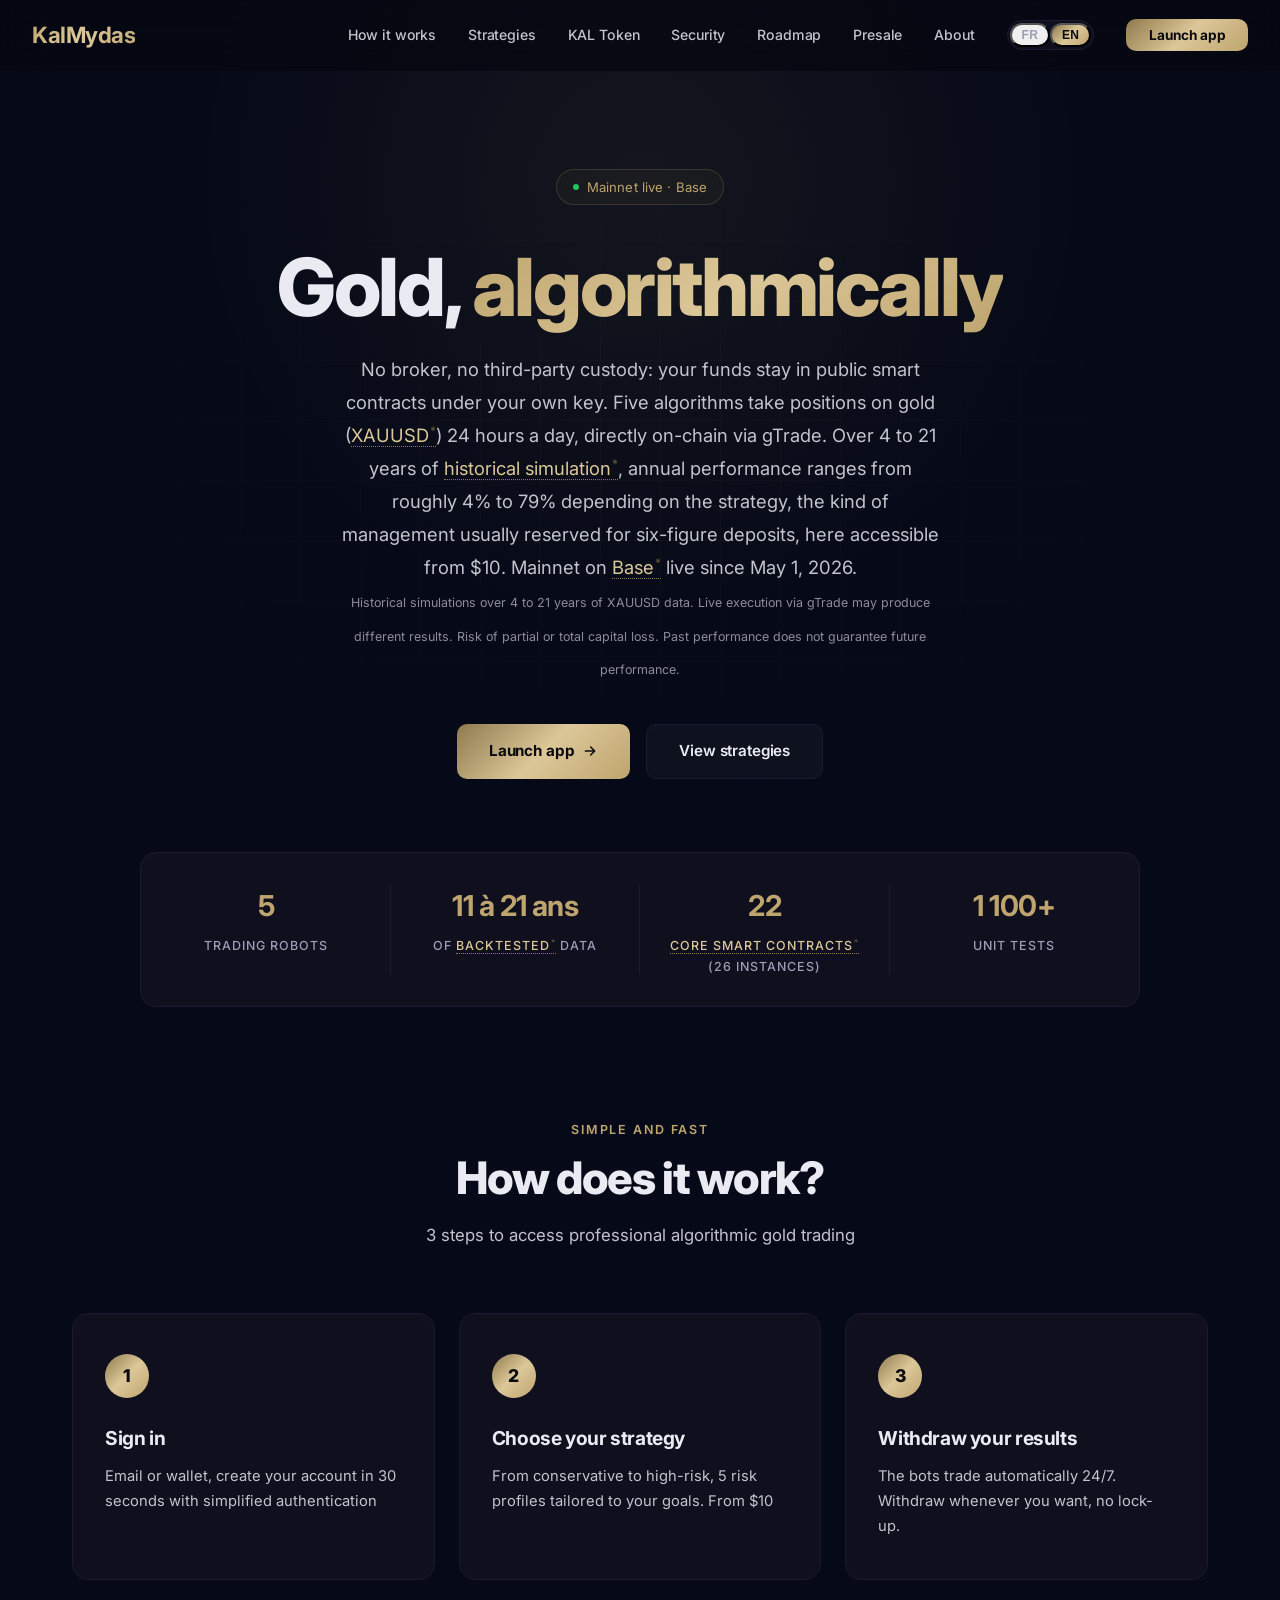
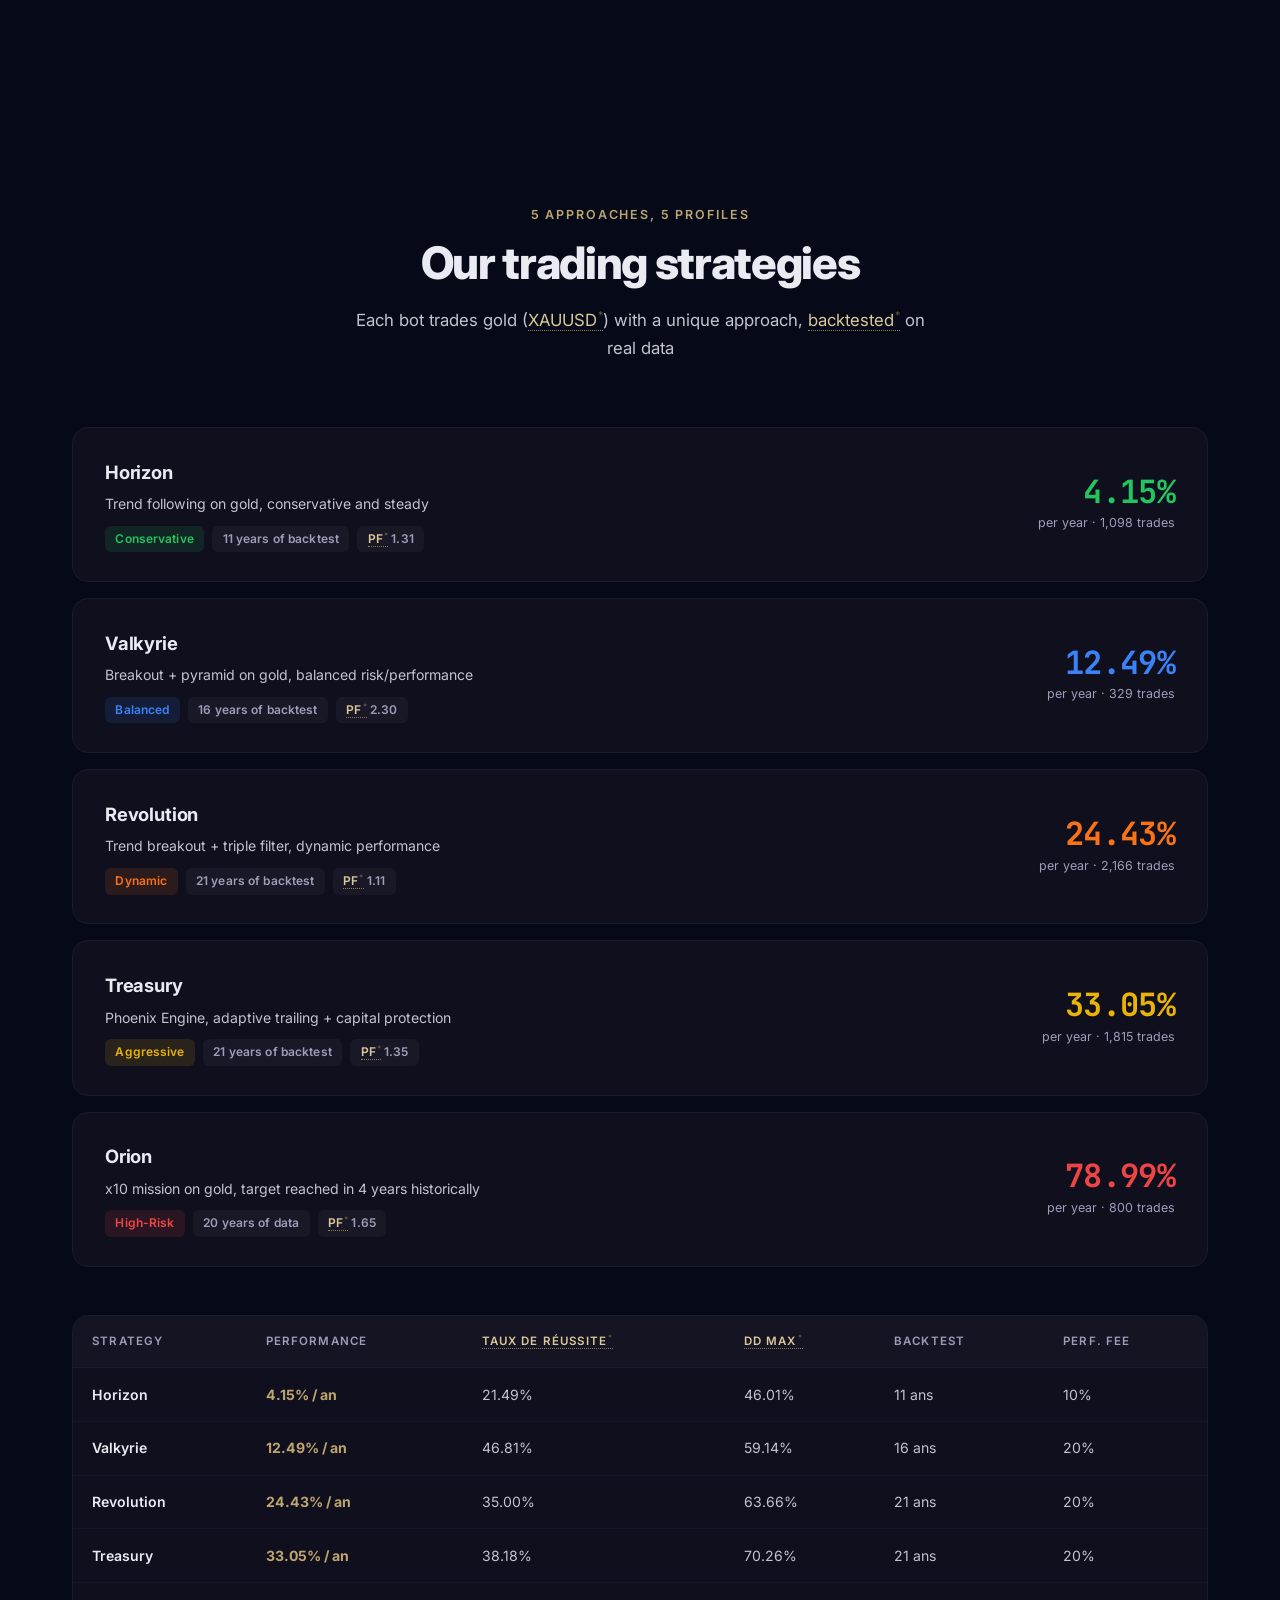
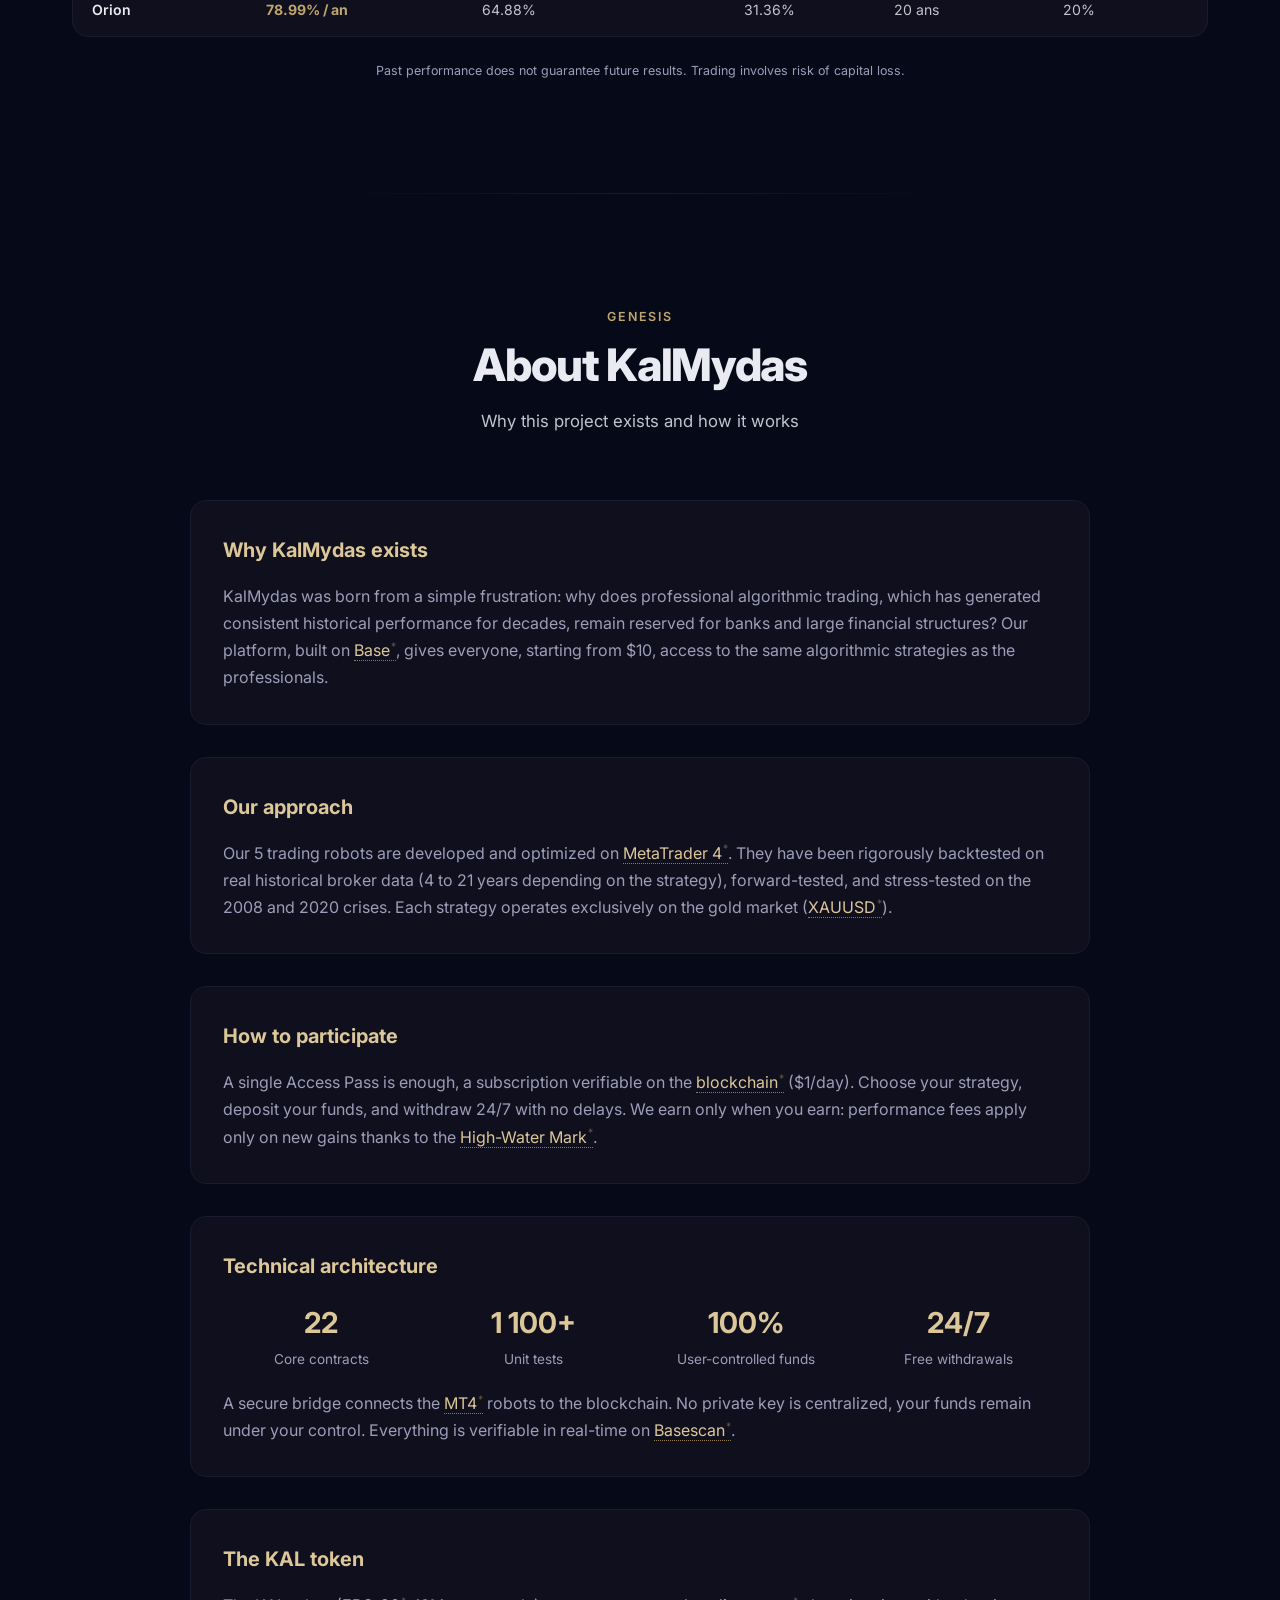
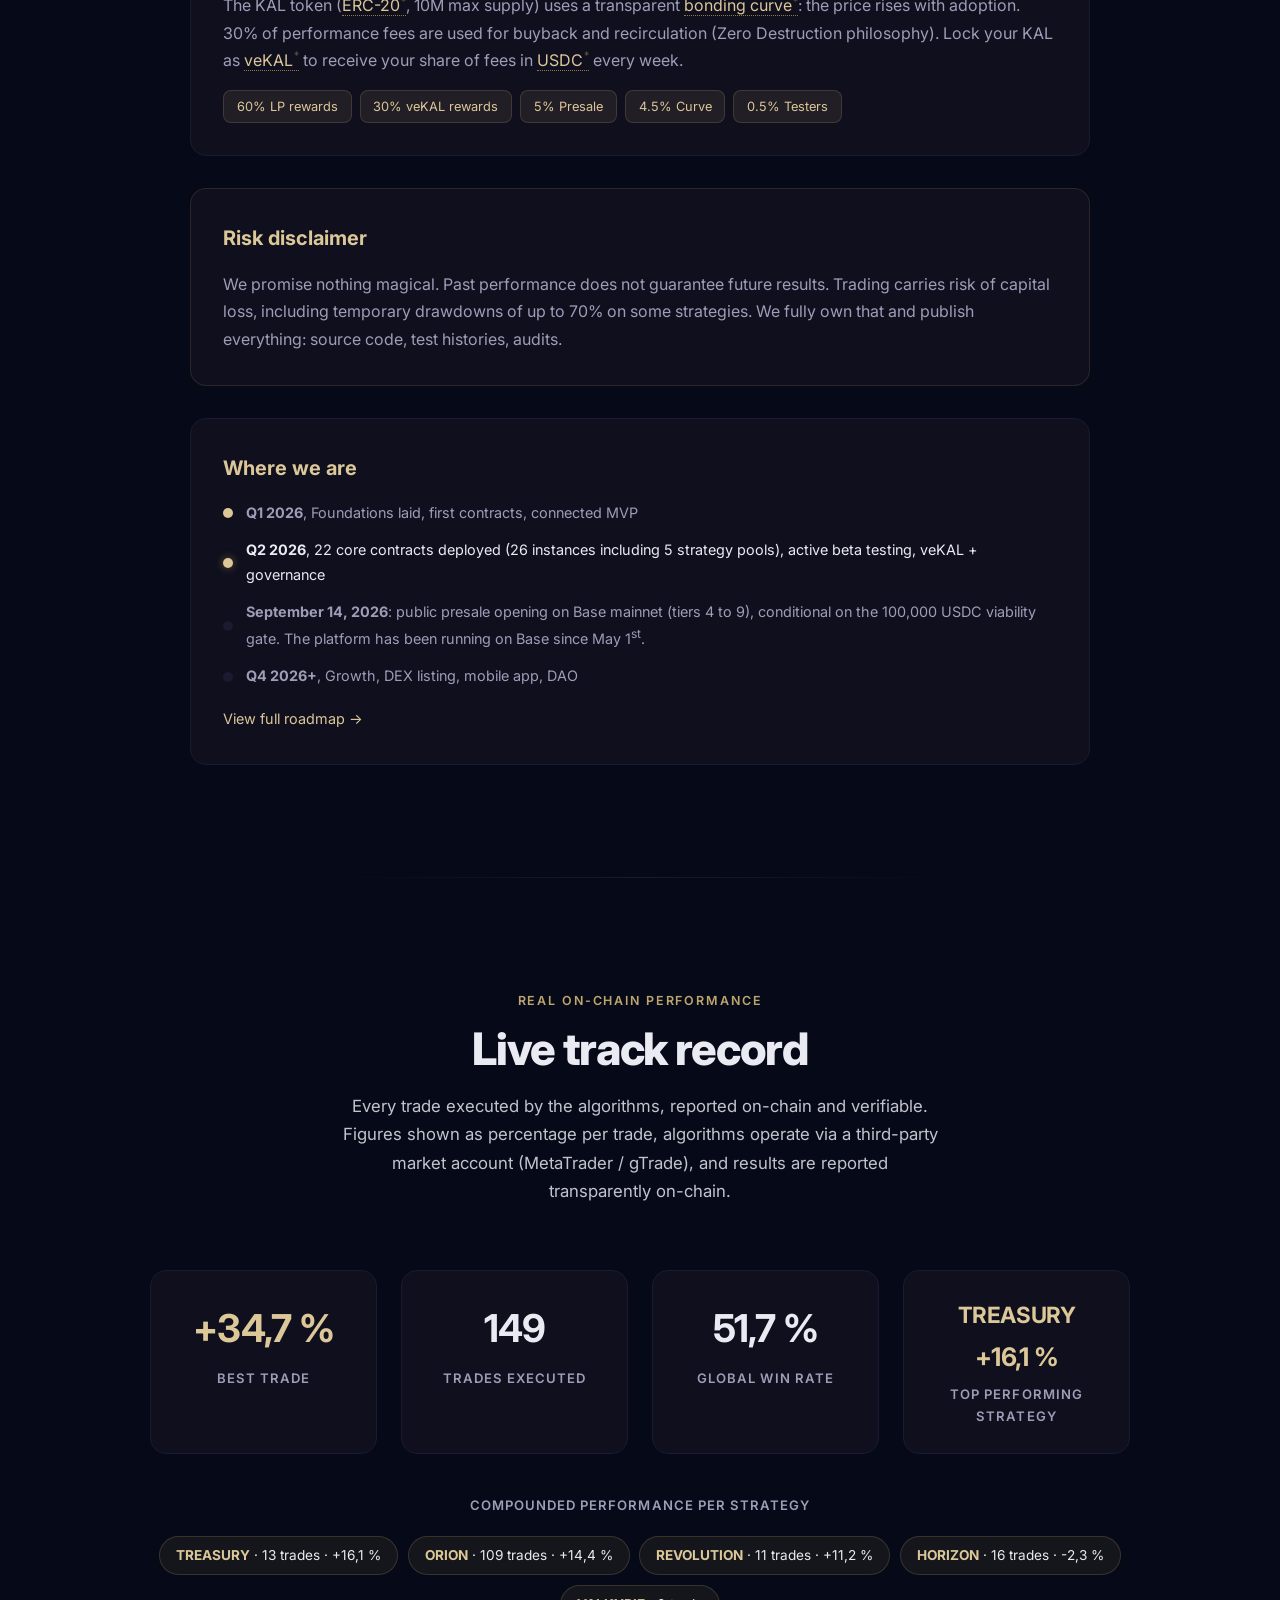
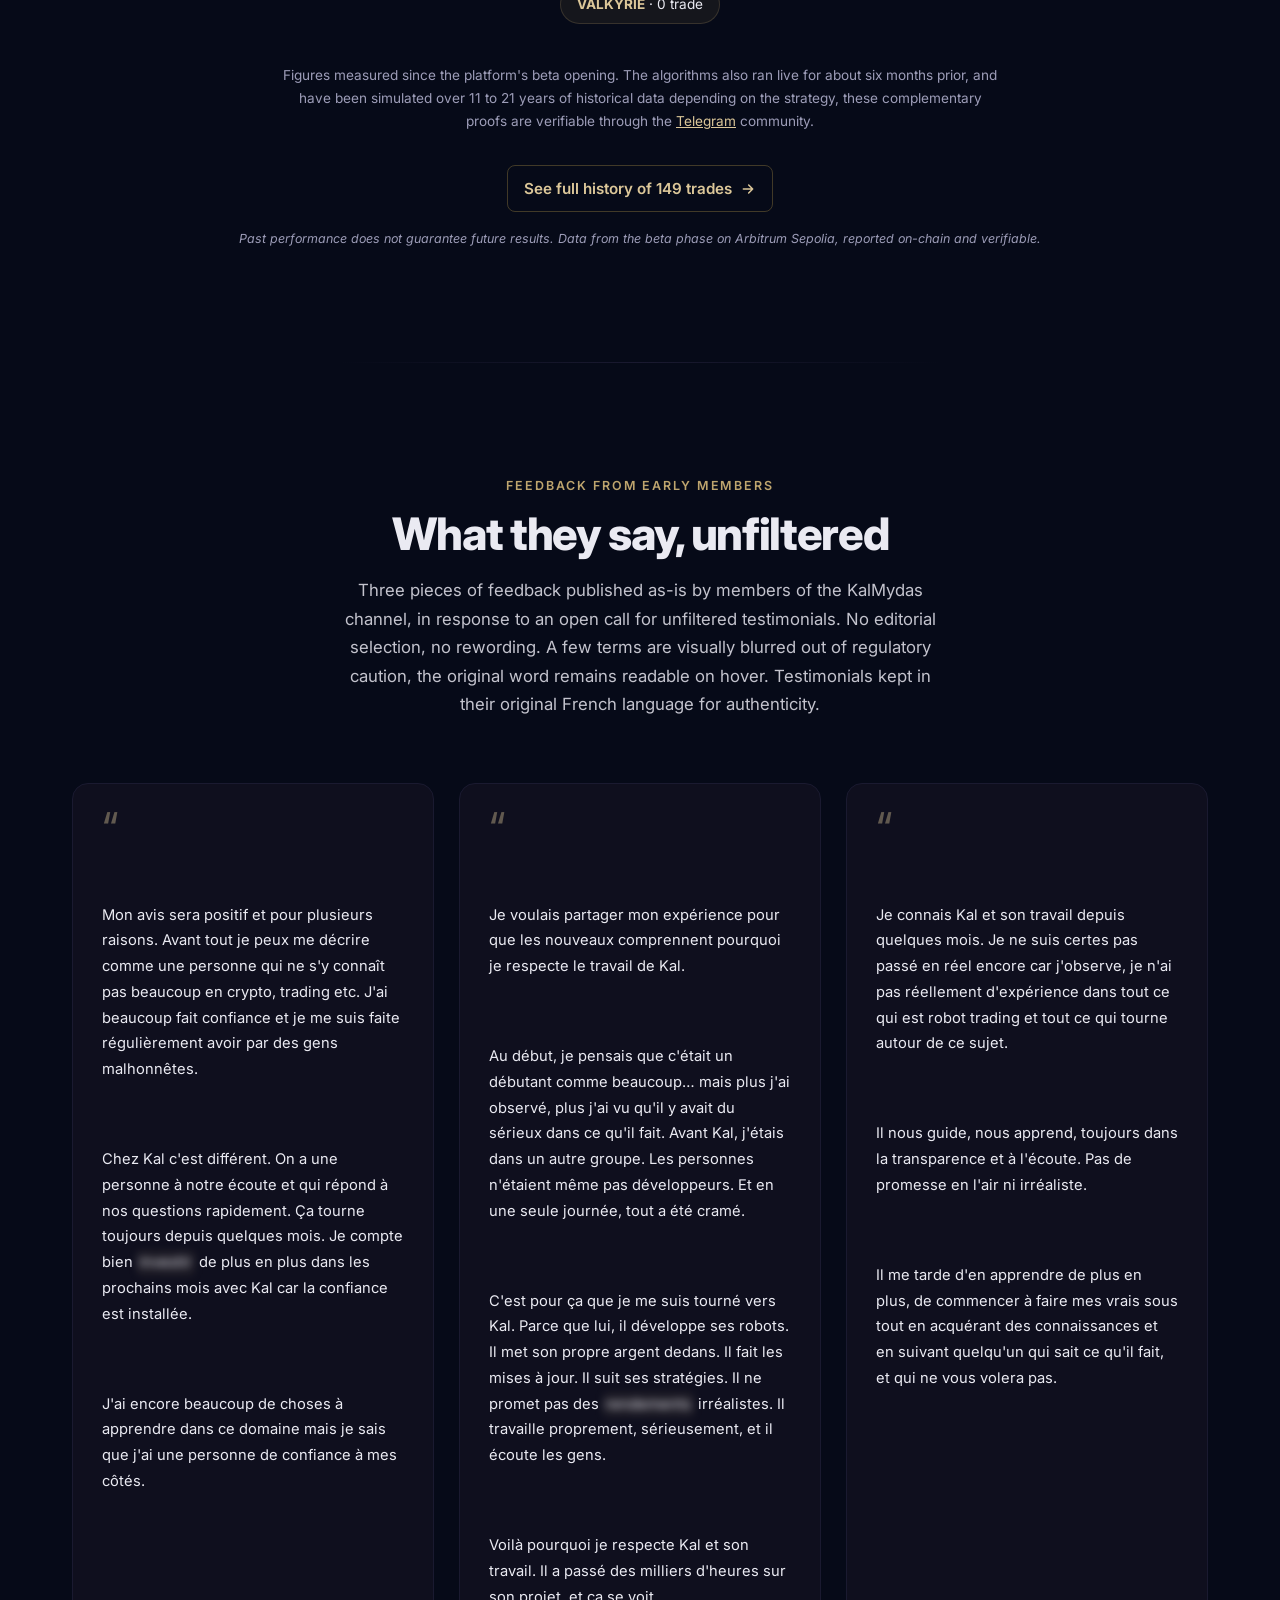
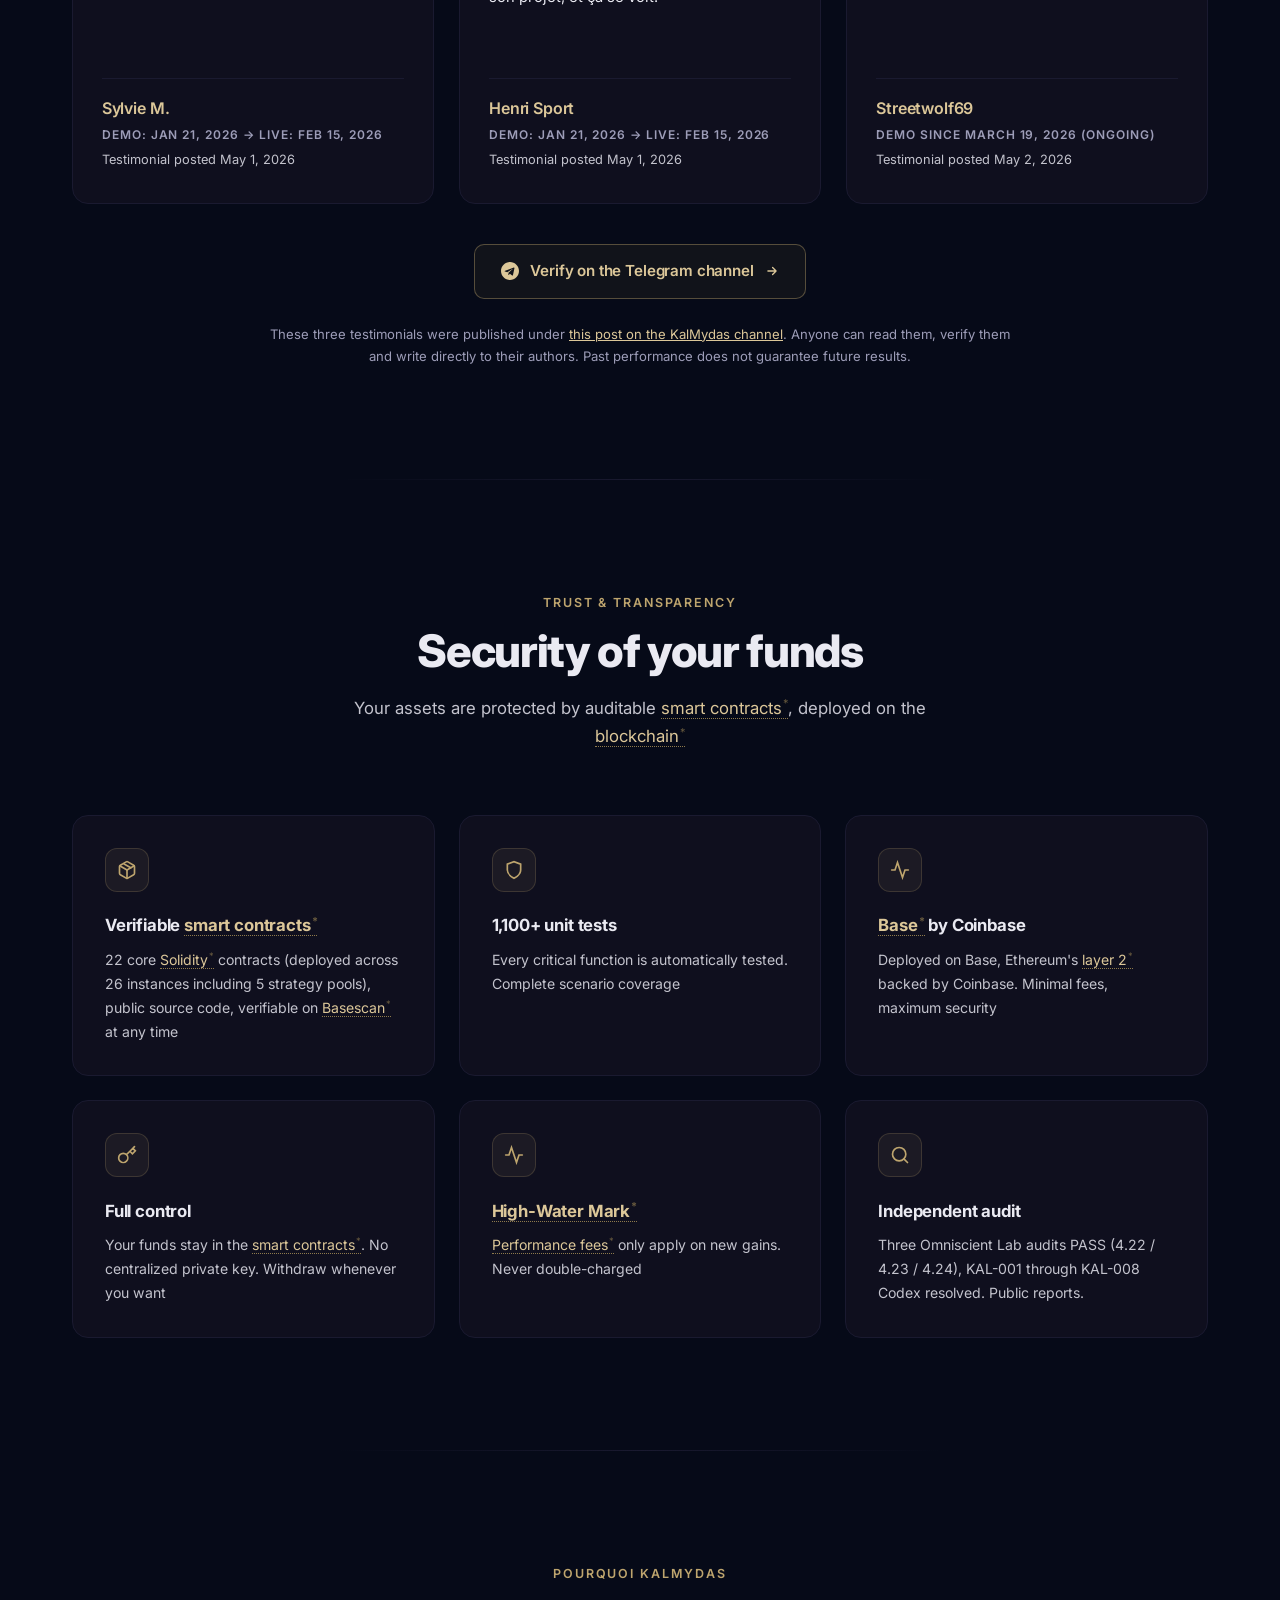
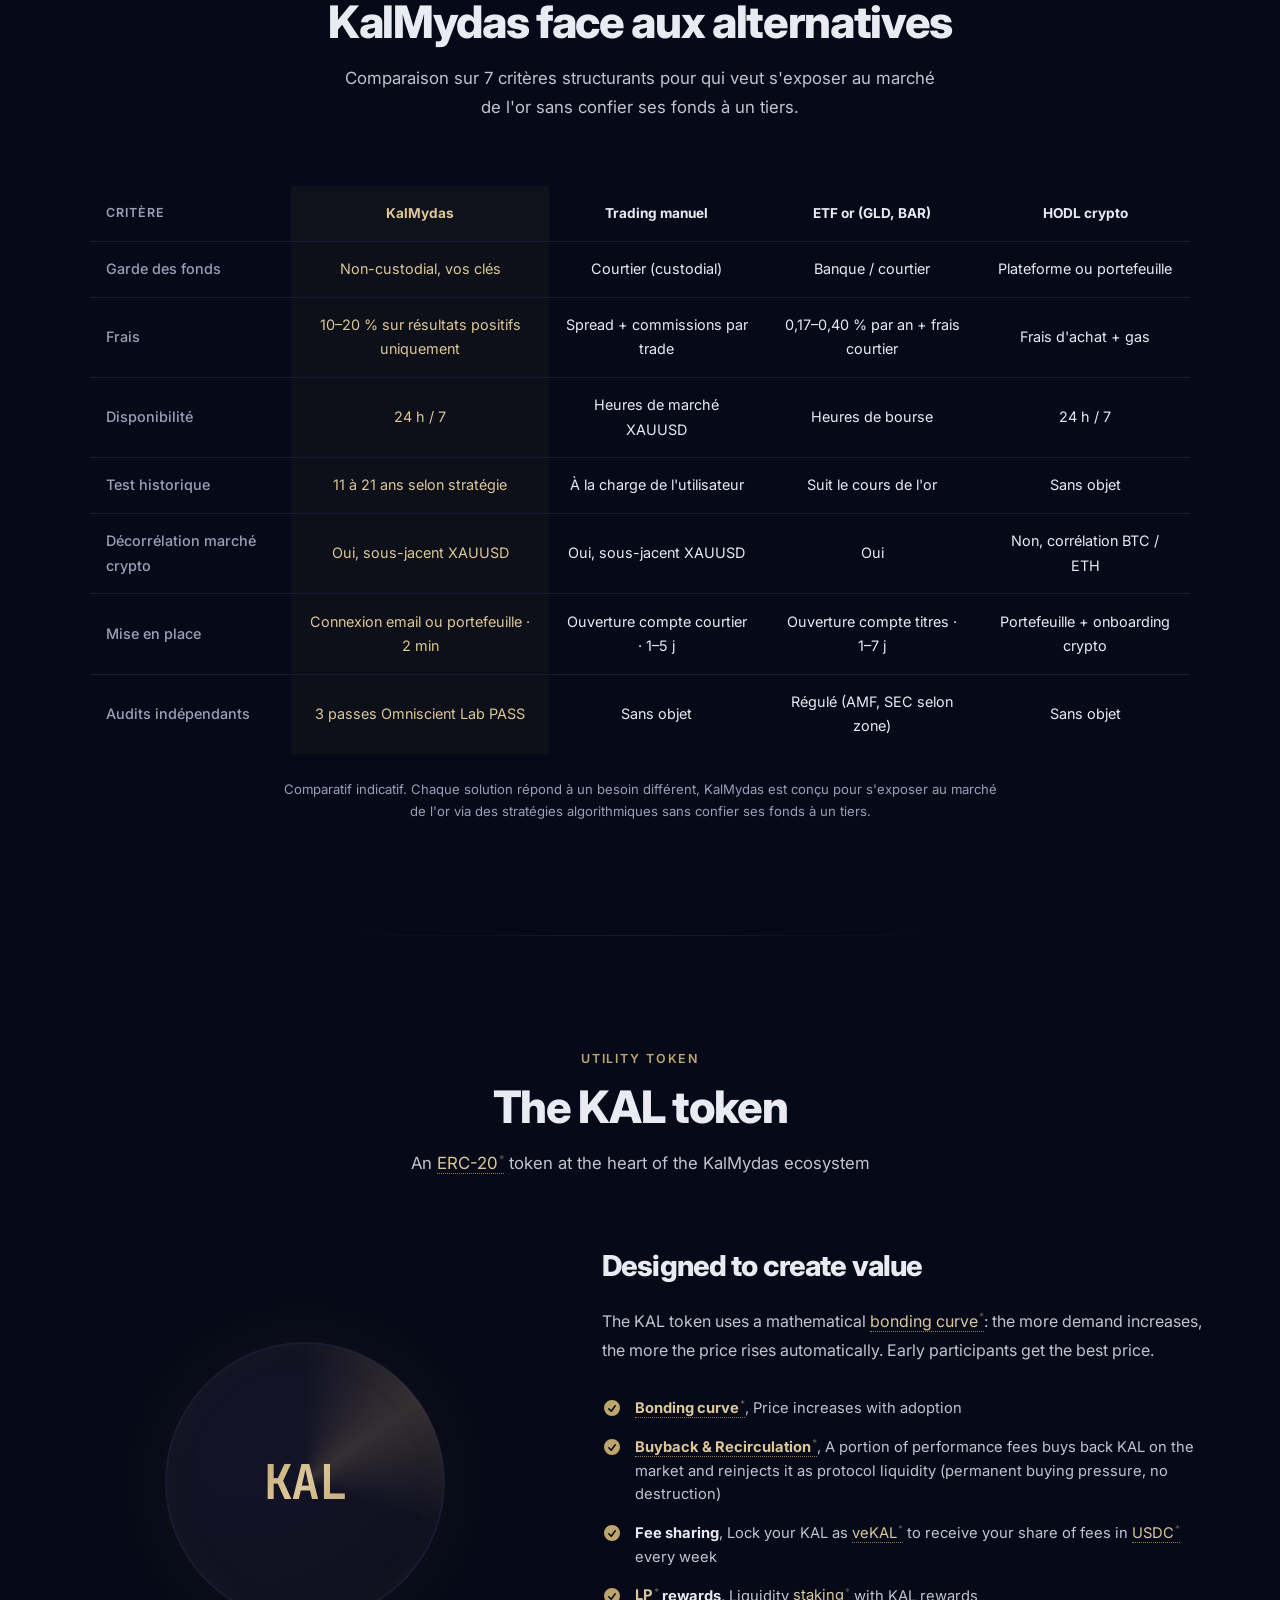
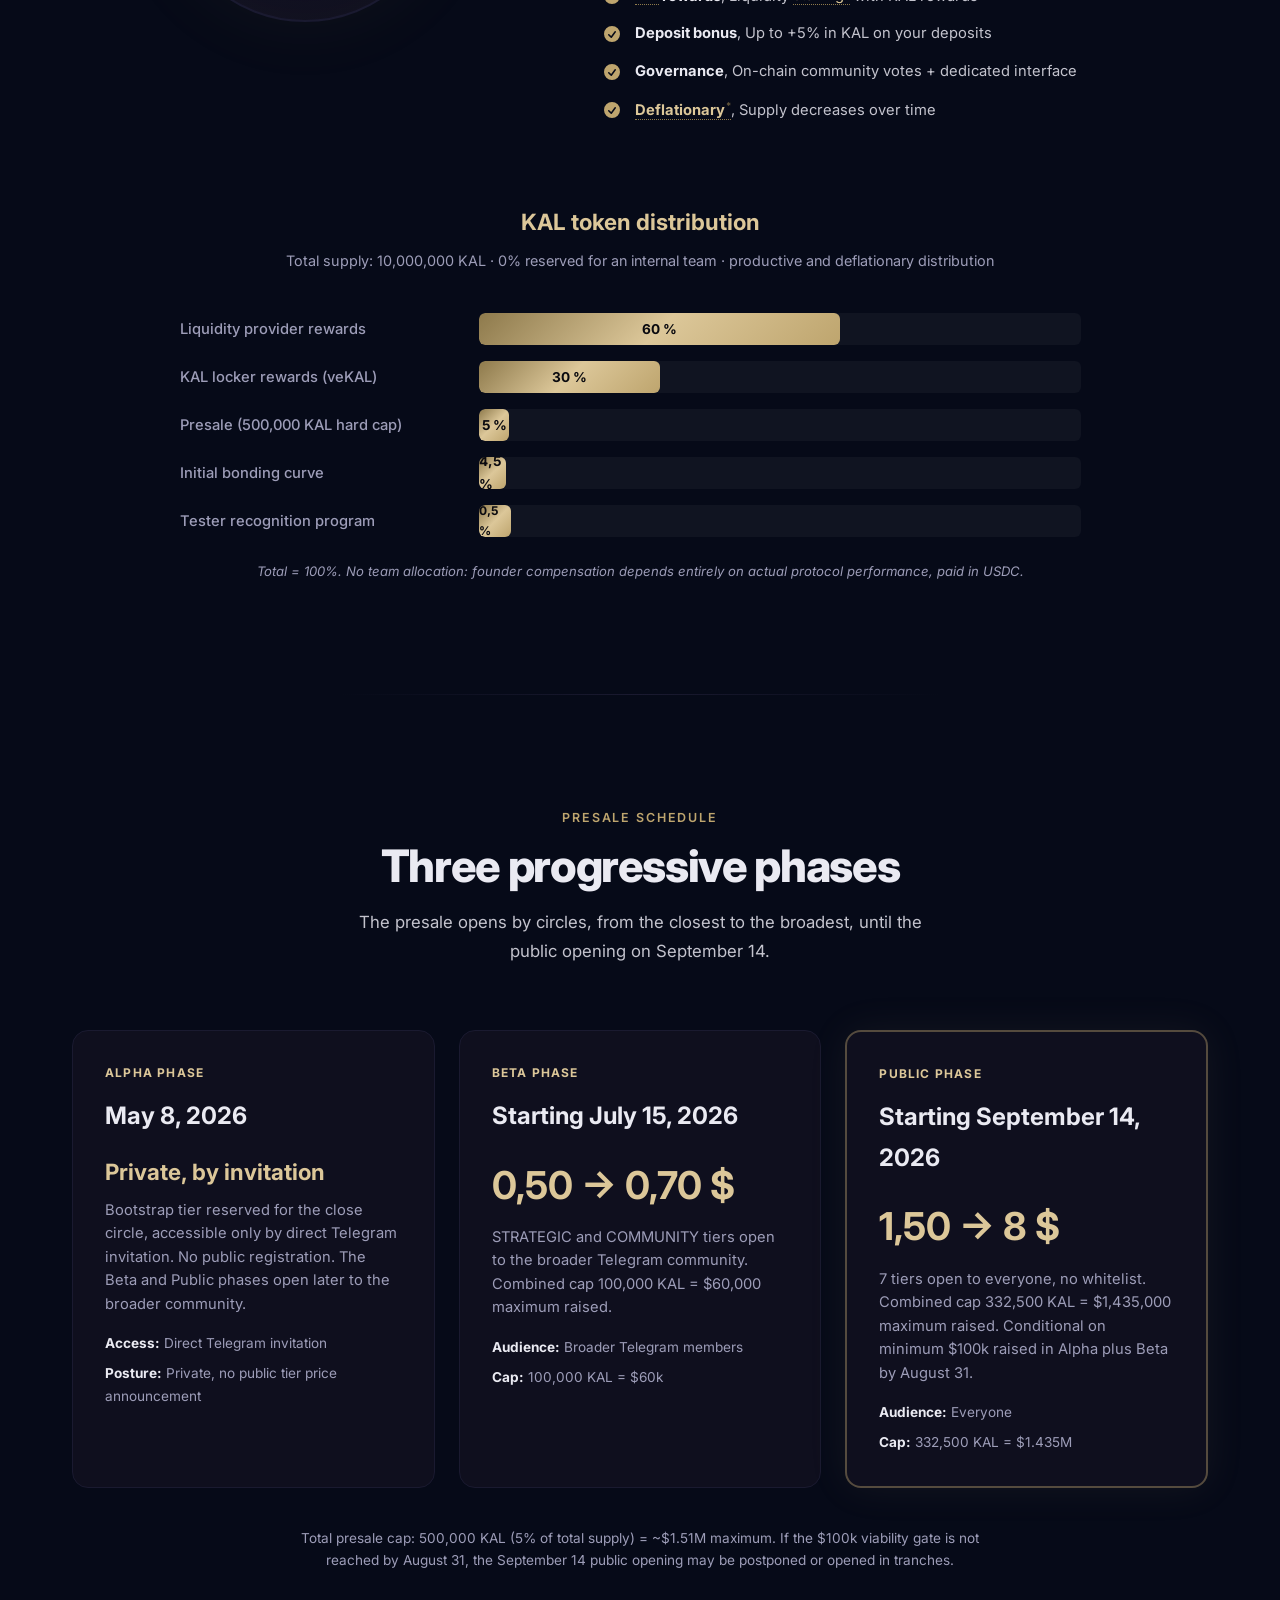
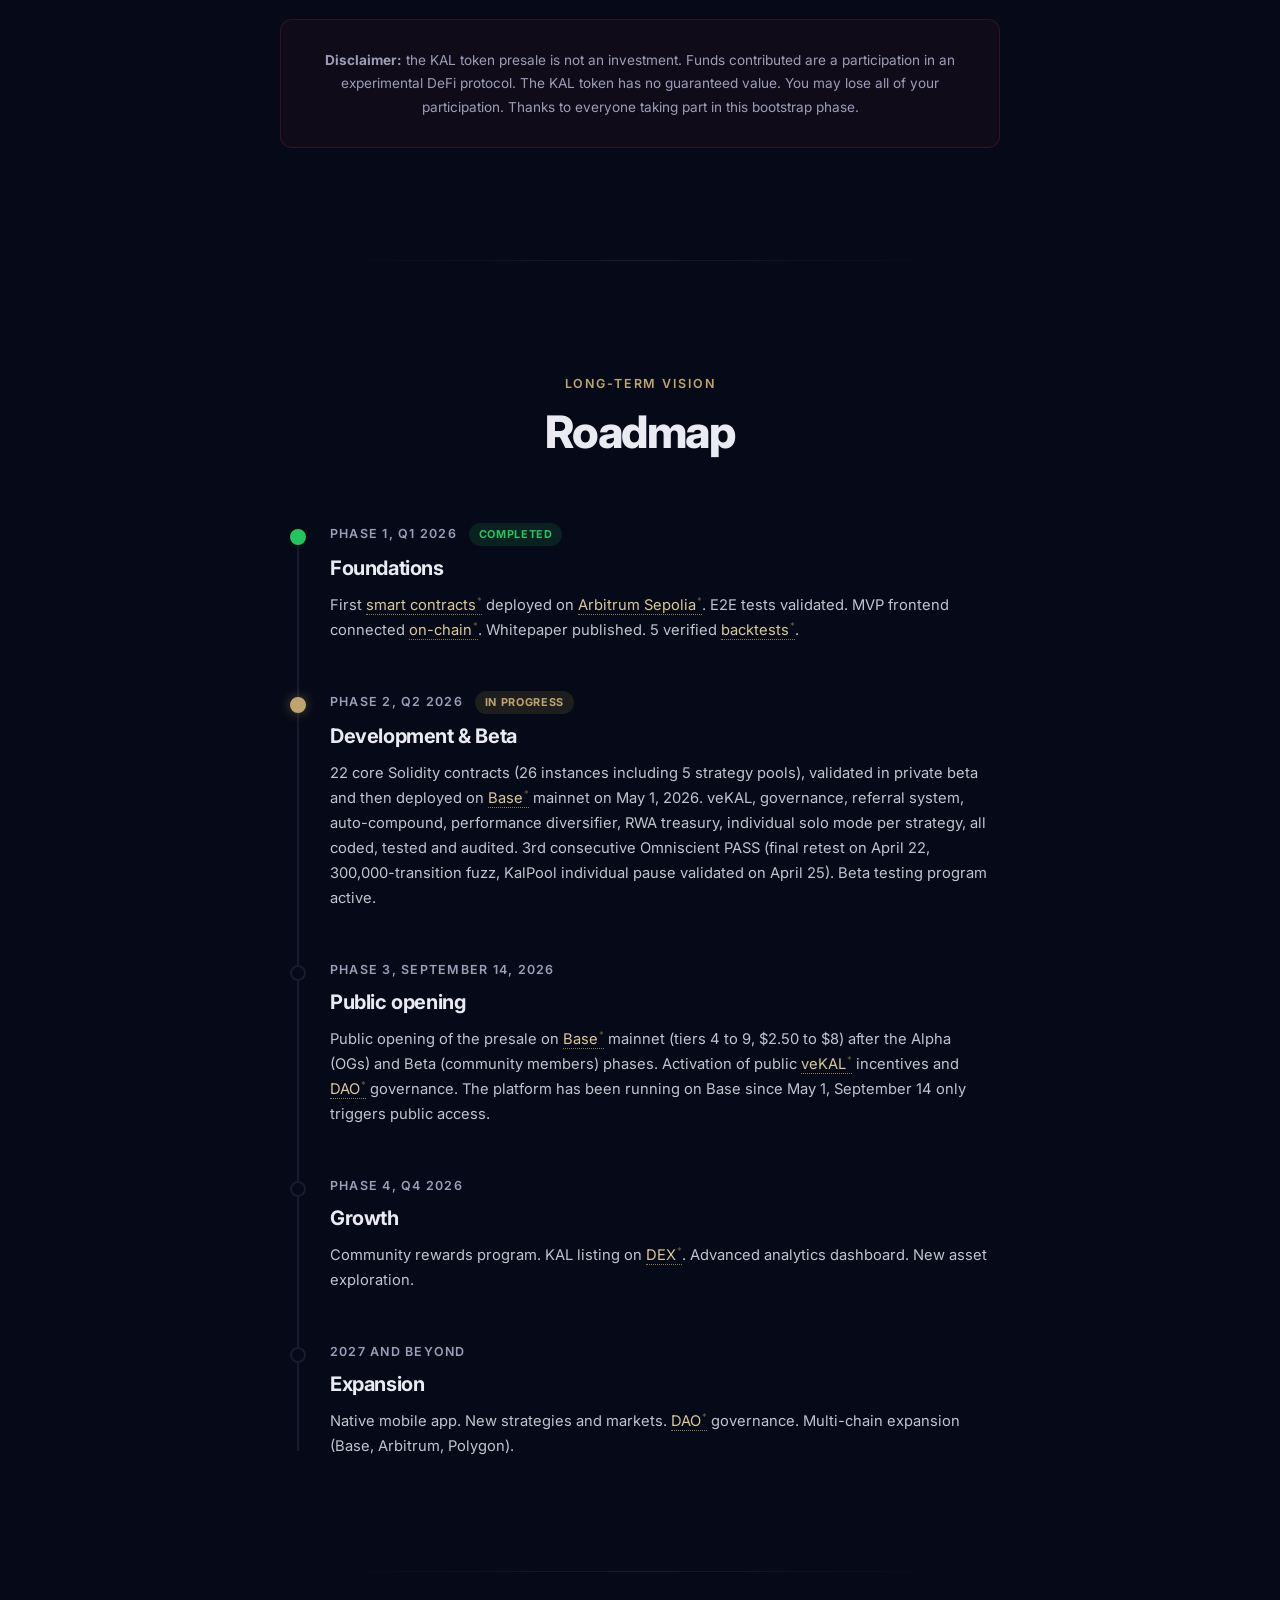
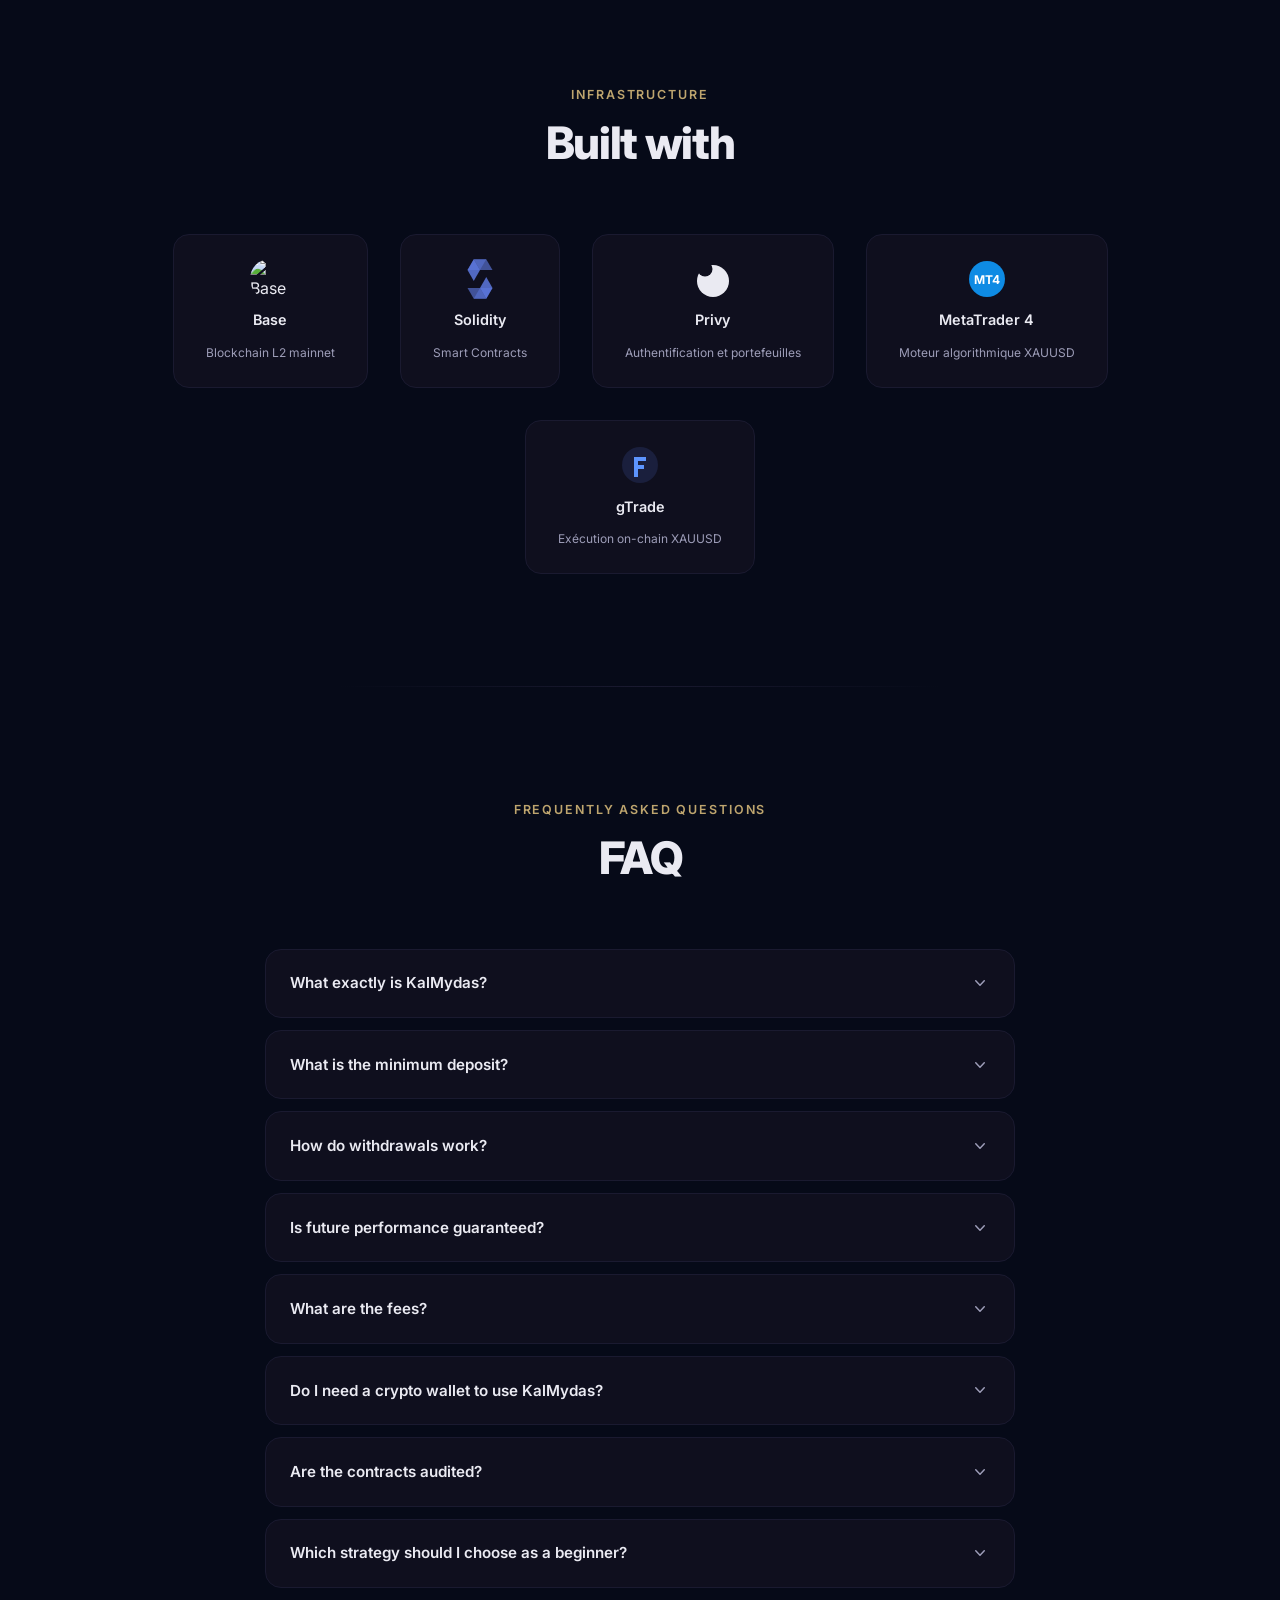
==== index.html @ 5cc98deb "fix: dedup trades pour aligner le compteur sur app/docs (159 vs 160)" ====
<!DOCTYPE html>
<html lang="fr">
<head>
  <meta charset="UTF-8" />
  <meta name="viewport" content="width=device-width, initial-scale=1.0" />
  <title>KalMydas, Trading algorithmique sur l'or, Accessible à tous</title>
  <meta name="description" content="Stratégies de trading algorithmique sur l'or (XAUUSD) simulées sur données réelles du courtier jusqu'à 21 ans. Non-custodial, sur Base. Dès 10$." />
  <meta name="keywords" content="trading algorithmique or, XAUUSD, DeFi or, Base, trading décentralisé, non-custodial, KalMydas, jeton KAL, copy trading crypto" />
  <meta name="author" content="Kal Mydas" />
  <meta name="robots" content="index, follow, max-image-preview:large, max-snippet:-1, max-video-preview:-1" />
  <meta name="theme-color" content="#BEA56E" />
  <link rel="canonical" href="https://kalmydas.com/" />

  <!-- Open Graph / Facebook / LinkedIn / Telegram / Discord -->
  <meta property="og:title" content="KalMydas, L'or, algorithmiquement" />
  <meta property="og:description" content="5 stratégies de trading sur l'or simulées sur données réelles jusqu'à 21 ans. Non-custodial, sur Base. Dès 10$." />
  <meta property="og:type" content="website" />
  <meta property="og:url" content="https://kalmydas.com/" />
  <meta property="og:image" content="https://kalmydas.com/og-image.jpg" />
  <meta property="og:image:width" content="1200" />
  <meta property="og:image:height" content="630" />
  <meta property="og:image:alt" content="KalMydas, Trading algorithmique sur l'or sur Base" />
  <meta property="og:site_name" content="KalMydas" />
  <meta property="og:locale" content="fr_FR" />
  <meta property="og:locale:alternate" content="en_US" />

  <!-- Twitter / X -->
  <meta name="twitter:card" content="summary_large_image" />
  <meta name="twitter:site" content="@KalMydas" />
  <meta name="twitter:creator" content="@KalMydas" />
  <meta name="twitter:title" content="KalMydas, L'or, algorithmiquement" />
  <meta name="twitter:description" content="5 stratégies de trading sur l'or simulées sur données réelles jusqu'à 21 ans. Non-custodial, sur Base. Dès 10$." />
  <meta name="twitter:image" content="https://kalmydas.com/og-image.jpg" />
  <meta name="twitter:image:alt" content="KalMydas, Trading algorithmique sur l'or sur Base" />

  <!-- Favicons -->
  <link rel="icon" type="image/png" href="/favicon.png" />
  <link rel="apple-touch-icon" href="/apple-touch-icon.png" />

  <!-- JSON-LD Schema.org -->
  <script type="application/ld+json">
  {
    "@context": "https://schema.org",
    "@graph": [
      {
        "@type": "Organization",
        "@id": "https://kalmydas.com/#organization",
        "name": "KalMydas",
        "alternateName": "Kal Mydas",
        "url": "https://kalmydas.com/",
        "logo": {
          "@type": "ImageObject",
          "url": "https://kalmydas.com/logo.png",
          "width": 512,
          "height": 512
        },
        "description": "Écosystème DeFi de trading algorithmique sur l'or (XAUUSD) déployé sur Base mainnet. Stratégies simulées sur données réelles du courtier jusqu'à 21 ans, non-custodial, transparent on-chain.",
        "foundingDate": "2025",
        "sameAs": [
          "https://x.com/KalMydas",
          "https://kalmydas.ch",
          "https://discord.gg/gCD2zunaBy",
          "https://www.tiktok.com/@kalmydas",
          "https://www.instagram.com/kalmydas"
        ]
      },
      {
        "@type": "WebSite",
        "@id": "https://kalmydas.com/#website",
        "url": "https://kalmydas.com/",
        "name": "KalMydas",
        "description": "Trading algorithmique sur l'or, accessible à tous",
        "publisher": { "@id": "https://kalmydas.com/#organization" },
        "inLanguage": "fr-FR"
      },
      {
        "@type": "SoftwareApplication",
        "name": "KalMydas, Stratégies de trading algorithmique sur l'or",
        "description": "5 stratégies de trading sur l'or (XAUUSD) simulées sur données réelles jusqu'à 21 ans, accessibles en non-custodial sur Base.",
        "provider": { "@id": "https://kalmydas.com/#organization" },
        "applicationCategory": "FinanceApplication",
        "operatingSystem": "Web",
        "areaServed": "Worldwide"
      }
    ]
  }
  </script>

  <link rel="preconnect" href="https://fonts.googleapis.com" />
  <link rel="preconnect" href="https://fonts.gstatic.com" crossorigin />
  <link href="https://fonts.googleapis.com/css2?family=Inter:wght@300;400;500;600;700;800;900&family=JetBrains+Mono:wght@400;500;700&display=swap" rel="stylesheet" />
  <link rel="stylesheet" href="glossary-tooltip.css" />
  <style>
    *, *::before, *::after { margin: 0; padding: 0; box-sizing: border-box; }

    :root {
      /* Charte de marque KalMydas (alignement V5 acté 4 mai 2026, F-015 option 1A) */
      --bg: #060A18;
      --bg-elevated: #0c0c1a;
      --bg-card: #0f0f1e;
      --bg-card-hover: #141428;
      --border: #1a1a30;
      --border-subtle: #14142a;
      --border-gold: rgba(190, 165, 110, 0.2);
      --gold: #BEA56E;
      --gold-light: #DCC799;
      --gold-dark: #8E7A4C;
      --gold-glow: rgba(190, 165, 110, 0.15);
      --text: #EAEAF2;
      --text-secondary: #C3C3CD;
      --text-muted: #9D9DB8;
      --text-faint: #5A5A78;
      --green: #22c55e;
      --blue: #3b82f6;
      --orange: #f97316;
      --yellow: #eab308;
      --red: #ef4444;
      --purple: #8b5cf6;
      --gradient-gold: linear-gradient(135deg, #8E7A4C 0%, #DCC799 50%, #BEA56E 100%);
      --gradient-gold-text: linear-gradient(135deg, #BEA56E, #DCC799, #BEA56E);
      --font-display: 'Inter', -apple-system, BlinkMacSystemFont, sans-serif;
      --font-mono: 'JetBrains Mono', 'Courier New', monospace;
      --radius: 16px;
      --radius-sm: 10px;
      --radius-xs: 6px;
    }

    html { scroll-behavior: smooth; }

    body {
      font-family: 'Inter', -apple-system, BlinkMacSystemFont, sans-serif;
      background: var(--bg);
      color: var(--text);
      line-height: 1.7;
      overflow-x: hidden;
      -webkit-font-smoothing: antialiased;
    }

    .container {
      max-width: 1200px;
      margin: 0 auto;
      padding: 0 2rem;
    }

    /* ===== NAVIGATION ===== */
    nav {
      position: fixed;
      top: 0;
      left: 0;
      right: 0;
      z-index: 100;
      padding: 1rem 2rem;
      display: flex;
      align-items: center;
      justify-content: space-between;
      background: rgba(6, 6, 16, 0.7);
      backdrop-filter: blur(24px);
      -webkit-backdrop-filter: blur(24px);
      border-bottom: 1px solid transparent;
      transition: all 0.4s cubic-bezier(0.16, 1, 0.3, 1);
    }

    nav.scrolled {
      padding: 0.6rem 2rem;
      background: rgba(6, 6, 16, 0.92);
      border-bottom-color: var(--border-subtle);
    }

    .nav-logo {
      font-family: var(--font-display);
      font-size: 1.4rem;
      font-weight: 700;
      background: var(--gradient-gold-text);
      -webkit-background-clip: text;
      -webkit-text-fill-color: transparent;
      background-clip: text;
      text-decoration: none;
      letter-spacing: -0.02em;
    }

    .nav-links {
      display: flex;
      gap: 2rem;
      list-style: none;
      align-items: center;
    }

    .nav-links a {
      color: var(--text-secondary);
      text-decoration: none;
      font-size: 0.88rem;
      font-weight: 500;
      transition: color 0.3s;
      letter-spacing: -0.01em;
    }

    .nav-links a:hover { color: var(--gold-light); }

    /* ===== LANGUAGE TOGGLE ===== */
    .lang-toggle {
      display: flex;
      align-items: center;
      background: var(--bg-card);
      border: 1px solid var(--border);
      border-radius: 20px;
      padding: 2px;
      cursor: pointer;
      user-select: none;
      gap: 0;
    }

    .lang-option {
      padding: 3px 10px;
      border-radius: 16px;
      font-size: 0.75rem;
      font-weight: 600;
      color: var(--text-muted);
      transition: all 0.3s;
      letter-spacing: 0.02em;
    }

    .lang-option.active {
      background: var(--gradient-gold);
      color: #0a0a0f;
    }

    .nav-cta {
      padding: 0.5rem 1.4rem;
      background: var(--gradient-gold);
      color: #0a0a0f !important;
      border-radius: var(--radius-sm);
      font-weight: 700 !important;
      font-size: 0.85rem !important;
      transition: transform 0.3s, box-shadow 0.3s !important;
      letter-spacing: 0 !important;
    }

    .nav-cta:hover {
      transform: translateY(-1px);
      box-shadow: 0 4px 24px rgba(201, 168, 76, 0.35);
    }

    .nav-hamburger {
      display: none;
      flex-direction: column;
      gap: 5px;
      cursor: pointer;
      background: none;
      border: none;
      padding: 4px;
    }

    .nav-hamburger span {
      display: block;
      width: 22px;
      height: 2px;
      background: var(--text);
      border-radius: 2px;
      transition: all 0.3s;
    }

    /* ===== HERO ===== */
    .hero {
      min-height: 100vh;
      display: flex;
      align-items: center;
      justify-content: center;
      text-align: center;
      padding: 7rem 2rem 4rem;
      position: relative;
      overflow: hidden;
    }

    .hero-bg {
      position: absolute;
      inset: 0;
      overflow: hidden;
    }

    .hero-bg::before {
      content: '';
      position: absolute;
      top: -30%;
      left: 50%;
      transform: translateX(-50%);
      width: 900px;
      height: 900px;
      background: radial-gradient(circle, rgba(190, 165, 110, 0.08) 0%, rgba(201, 168, 76, 0.03) 40%, transparent 70%);
      animation: hero-pulse 10s ease-in-out infinite;
    }

    .hero-bg::after {
      content: '';
      position: absolute;
      bottom: 0;
      left: 0;
      right: 0;
      height: 200px;
      background: linear-gradient(to top, var(--bg), transparent);
    }

    /* Grid pattern */
    .hero-grid {
      position: absolute;
      inset: 0;
      background-image:
        linear-gradient(rgba(201, 168, 76, 0.03) 1px, transparent 1px),
        linear-gradient(90deg, rgba(201, 168, 76, 0.03) 1px, transparent 1px);
      background-size: 60px 60px;
      mask-image: radial-gradient(ellipse 60% 50% at 50% 50%, black 20%, transparent 80%);
      -webkit-mask-image: radial-gradient(ellipse 60% 50% at 50% 50%, black 20%, transparent 80%);
    }

    @keyframes hero-pulse {
      0%, 100% { opacity: 0.6; transform: translateX(-50%) scale(1); }
      50% { opacity: 1; transform: translateX(-50%) scale(1.08); }
    }

    .hero-content {
      position: relative;
      z-index: 2;
      max-width: 820px;
    }

    .hero-badge {
      display: inline-flex;
      align-items: center;
      gap: 0.5rem;
      padding: 0.35rem 1rem;
      border: 1px solid var(--border-gold);
      border-radius: 999px;
      font-size: 0.82rem;
      color: var(--gold);
      margin-bottom: 2.5rem;
      background: rgba(201, 168, 76, 0.04);
      letter-spacing: 0.01em;
    }

    .hero-badge .dot {
      width: 6px;
      height: 6px;
      border-radius: 50%;
      background: var(--green);
      animation: blink 2s infinite;
      flex-shrink: 0;
    }

    @keyframes blink {
      0%, 100% { opacity: 1; }
      50% { opacity: 0.3; }
    }

    .hero h1 {
      font-family: var(--font-display);
      font-size: clamp(2.8rem, 7vw, 5rem);
      font-weight: 800;
      line-height: 1.05;
      margin-bottom: 1.5rem;
      letter-spacing: -0.03em;
    }

    .hero h1 .gold {
      background: var(--gradient-gold-text);
      -webkit-background-clip: text;
      -webkit-text-fill-color: transparent;
      background-clip: text;
    }

    .hero-sub {
      font-size: 1.15rem;
      color: var(--text-secondary);
      max-width: 600px;
      margin: 0 auto 2.5rem;
      line-height: 1.8;
    }

    .hero-buttons {
      display: flex;
      gap: 1rem;
      justify-content: center;
      flex-wrap: wrap;
    }

    .btn-primary {
      display: inline-flex;
      align-items: center;
      gap: 0.5rem;
      padding: 0.85rem 2rem;
      background: var(--gradient-gold);
      color: #0a0a0f;
      border: none;
      border-radius: var(--radius-sm);
      font-size: 0.95rem;
      font-weight: 700;
      cursor: pointer;
      text-decoration: none;
      transition: transform 0.3s, box-shadow 0.3s;
      letter-spacing: -0.01em;
    }

    .btn-primary:hover {
      transform: translateY(-2px);
      box-shadow: 0 8px 32px rgba(201, 168, 76, 0.35);
    }

    .btn-secondary {
      display: inline-flex;
      align-items: center;
      gap: 0.5rem;
      padding: 0.85rem 2rem;
      background: rgba(255,255,255,0.03);
      color: var(--text);
      border: 1px solid var(--border);
      border-radius: var(--radius-sm);
      font-size: 0.95rem;
      font-weight: 600;
      cursor: pointer;
      text-decoration: none;
      transition: all 0.3s;
      letter-spacing: -0.01em;
    }

    .btn-secondary:hover {
      border-color: var(--gold);
      color: var(--gold-light);
      background: rgba(201, 168, 76, 0.06);
    }

    /* ===== STATS BAR ===== */
    .stats-bar {
      display: grid;
      grid-template-columns: repeat(4, 1fr);
      max-width: 1000px;
      margin: -3rem auto 0;
      position: relative;
      z-index: 3;
      background: var(--bg-card);
      border: 1px solid var(--border);
      border-radius: var(--radius);
      overflow: hidden;
    }

    .stat-item {
      padding: 1.8rem 1.5rem;
      text-align: center;
      position: relative;
    }

    .stat-item:not(:last-child)::after {
      content: '';
      position: absolute;
      right: 0;
      top: 20%;
      height: 60%;
      width: 1px;
      background: var(--border);
    }

    .stat-value {
      font-family: var(--font-display);
      font-size: 1.8rem;
      font-weight: 700;
      color: var(--gold);
      margin-bottom: 0.25rem;
      letter-spacing: -0.02em;
    }

    .stat-label {
      font-size: 0.78rem;
      color: var(--text-muted);
      text-transform: uppercase;
      letter-spacing: 0.08em;
      font-weight: 500;
    }

    /* ===== SECTIONS ===== */
    section {
      padding: 7rem 0;
    }

    .section-label {
      font-size: 0.78rem;
      text-transform: uppercase;
      letter-spacing: 0.15em;
      color: var(--gold);
      font-weight: 600;
      margin-bottom: 0.8rem;
    }

    .section-title {
      font-family: var(--font-display);
      font-size: clamp(2rem, 4vw, 2.8rem);
      font-weight: 800;
      margin-bottom: 1rem;
      letter-spacing: -0.03em;
      line-height: 1.15;
    }

    .section-desc {
      color: var(--text-secondary);
      font-size: 1.05rem;
      max-width: 600px;
      margin: 0 auto;
      line-height: 1.7;
    }

    .section-header {
      text-align: center;
      margin-bottom: 4rem;
    }

    /* ===== HOW IT WORKS ===== */
    .steps-grid {
      display: grid;
      grid-template-columns: repeat(3, 1fr);
      gap: 1.5rem;
    }

    .step-card {
      padding: 2.5rem 2rem;
      background: var(--bg-card);
      border: 1px solid var(--border);
      border-radius: var(--radius);
      transition: all 0.4s cubic-bezier(0.16, 1, 0.3, 1);
      position: relative;
    }

    .step-card:hover {
      border-color: var(--border-gold);
      transform: translateY(-4px);
      box-shadow: 0 16px 48px rgba(0,0,0,0.3);
    }

    .step-number {
      width: 44px;
      height: 44px;
      border-radius: 50%;
      background: var(--gradient-gold);
      color: #0a0a0f;
      display: flex;
      align-items: center;
      justify-content: center;
      font-family: var(--font-display);
      font-weight: 800;
      font-size: 1.1rem;
      margin-bottom: 1.5rem;
    }

    .step-card h3 {
      font-family: var(--font-display);
      font-size: 1.2rem;
      font-weight: 700;
      margin-bottom: 0.6rem;
      letter-spacing: -0.02em;
    }

    .step-card p {
      color: var(--text-secondary);
      font-size: 0.92rem;
      line-height: 1.7;
    }

    /* ===== stratégies ===== */
    .strategies-list {
      display: flex;
      flex-direction: column;
      gap: 1rem;
    }

    .strategy-card {
      display: grid;
      grid-template-columns: 1fr auto;
      align-items: center;
      gap: 1.5rem;
      padding: 1.8rem 2rem;
      background: var(--bg-card);
      border: 1px solid var(--border);
      border-radius: var(--radius);
      transition: all 0.4s cubic-bezier(0.16, 1, 0.3, 1);
    }

    .strategy-card:hover {
      border-color: var(--border-gold);
      background: var(--bg-card-hover);
      transform: translateY(-2px);
      box-shadow: 0 12px 40px rgba(0,0,0,0.25);
    }

    

    .strategy-info h3 {
      font-family: var(--font-display);
      font-size: 1.15rem;
      font-weight: 700;
      margin-bottom: 0.25rem;
      letter-spacing: -0.01em;
    }

    .strategy-info .desc {
      font-size: 0.88rem;
      color: var(--text-secondary);
      margin-bottom: 0.6rem;
    }

    .strategy-tags {
      display: flex;
      gap: 0.5rem;
      flex-wrap: wrap;
    }

    .tag {
      padding: 0.2rem 0.65rem;
      border-radius: var(--radius-xs);
      font-size: 0.75rem;
      font-weight: 600;
      letter-spacing: 0.01em;
    }

    .tag-muted {
      background: rgba(255,255,255,0.04);
      color: var(--text-muted);
    }

    .strategy-stats {
      text-align: right;
      flex-shrink: 0;
      min-width: 120px;
    }

    .strategy-historical-perf {
      font-family: var(--font-mono);
      font-size: 2rem;
      font-weight: 700;
      letter-spacing: -0.02em;
      line-height: 1;
      margin-bottom: 0.3rem;
    }

    /* Classe utilitaire pour chiffres techniques (adresses, hashes, montants exacts) */
    .mono { font-family: var(--font-mono); font-feature-settings: 'tnum' 1; }

    .strategy-meta {
      font-size: 0.78rem;
      color: var(--text-muted);
    }

    /* ===== COMPARISON TABLE ===== */
    .table-wrap {
      margin-top: 3rem;
      background: var(--bg-card);
      border: 1px solid var(--border);
      border-radius: var(--radius);
      overflow: hidden;
    }

    .comparison-table {
      width: 100%;
      border-collapse: collapse;
      font-size: 0.88rem;
    }

    .comparison-table th {
      padding: 1rem 1.2rem;
      text-align: left;
      color: var(--text-muted);
      font-weight: 600;
      font-size: 0.72rem;
      text-transform: uppercase;
      letter-spacing: 0.1em;
      background: rgba(255,255,255,0.02);
      border-bottom: 1px solid var(--border);
    }

    .comparison-table td {
      padding: 0.9rem 1.2rem;
      border-bottom: 1px solid var(--border-subtle);
      color: var(--text-secondary);
    }

    .comparison-table tr:last-child td {
      border-bottom: none;
    }

    .comparison-table tr:hover td {
      background: rgba(201, 168, 76, 0.02);
    }

    .comparison-table .highlight {
      color: var(--gold);
      font-weight: 700;
      font-family: var(--font-display);
    }

    .comparison-table .strat-name {
      font-weight: 600;
      color: var(--text);
    }

    /* ===== TOKEN SECTION ===== */
    .token-grid {
      display: grid;
      grid-template-columns: 1fr 1.3fr;
      gap: 4rem;
      align-items: center;
    }

    .token-visual {
      display: flex;
      align-items: center;
      justify-content: center;
    }

    .token-circle {
      width: 280px;
      height: 280px;
      border-radius: 50%;
      background: radial-gradient(circle at 30% 30%, var(--bg-card-hover), var(--bg-card));
      border: 2px solid var(--border);
      display: flex;
      align-items: center;
      justify-content: center;
      position: relative;
      box-shadow: 0 0 80px rgba(201, 168, 76, 0.06), inset 0 0 40px rgba(201, 168, 76, 0.03);
    }

    .token-circle::before {
      content: '';
      position: absolute;
      inset: -1px;
      border-radius: 50%;
      background: conic-gradient(from 0deg, transparent 0%, var(--gold) 15%, transparent 30%);
      opacity: 0.2;
      animation: token-spin 12s linear infinite;
    }

    @keyframes token-spin {
      to { transform: rotate(360deg); }
    }

    .token-symbol {
      font-family: var(--font-mono);
      font-size: 3rem;
      font-weight: 700;
      letter-spacing: -0.02em;
      background: var(--gradient-gold-text);
      -webkit-background-clip: text;
      -webkit-text-fill-color: transparent;
      background-clip: text;
      letter-spacing: -0.03em;
      position: relative;
      z-index: 1;
    }

    .token-info h3 {
      font-family: var(--font-display);
      font-size: 1.8rem;
      font-weight: 800;
      margin-bottom: 1rem;
      letter-spacing: -0.03em;
    }

    .token-info > p {
      color: var(--text-secondary);
      margin-bottom: 2rem;
      font-size: 1rem;
      line-height: 1.8;
    }

    .token-features {
      list-style: none;
      display: flex;
      flex-direction: column;
      gap: 0.9rem;
    }

    .token-features li {
      display: flex;
      align-items: flex-start;
      gap: 0.8rem;
      font-size: 0.92rem;
      color: var(--text-secondary);
      line-height: 1.6;
    }

    .token-features li strong {
      color: var(--text);
    }

    .feature-icon {
      width: 20px;
      height: 20px;
      flex-shrink: 0;
      color: var(--gold);
      margin-top: 2px;
    }

    /* ===== SECURITY ===== */
    .security-grid {
      display: grid;
      grid-template-columns: repeat(3, 1fr);
      gap: 1.5rem;
    }

    .security-card {
      padding: 2rem;
      background: var(--bg-card);
      border: 1px solid var(--border);
      border-radius: var(--radius);
      transition: all 0.4s cubic-bezier(0.16, 1, 0.3, 1);
    }

    .security-card:hover {
      border-color: var(--border-gold);
      transform: translateY(-3px);
      box-shadow: 0 12px 40px rgba(0,0,0,0.25);
    }

    .security-card .card-icon {
      width: 44px;
      height: 44px;
      border-radius: 12px;
      background: rgba(190, 165, 110, 0.08);
      border: 1px solid var(--border-gold);
      display: flex;
      align-items: center;
      justify-content: center;
      margin-bottom: 1.2rem;
      color: var(--gold);
    }

    .security-card .card-icon svg {
      width: 20px;
      height: 20px;
    }

    .security-card h3 {
      font-family: var(--font-display);
      font-size: 1.05rem;
      font-weight: 700;
      margin-bottom: 0.5rem;
      letter-spacing: -0.01em;
    }

    .security-card p {
      color: var(--text-secondary);
      font-size: 0.88rem;
      line-height: 1.7;
    }

    /* ===== ROADMAP ===== */
    .roadmap-timeline {
      max-width: 700px;
      margin: 0 auto;
      position: relative;
      padding-left: 2.5rem;
    }

    .roadmap-timeline::before {
      content: '';
      position: absolute;
      left: 7px;
      top: 8px;
      bottom: 8px;
      width: 2px;
      background: var(--border);
    }

    .roadmap-item {
      position: relative;
      padding-bottom: 3rem;
    }

    .roadmap-item:last-child {
      padding-bottom: 0;
    }

    .roadmap-dot {
      position: absolute;
      left: -2.5rem;
      top: 6px;
      width: 16px;
      height: 16px;
      border-radius: 50%;
      background: var(--bg);
      border: 2px solid var(--border);
      z-index: 1;
    }

    .roadmap-item.active .roadmap-dot {
      background: var(--gold);
      border-color: var(--gold);
      box-shadow: 0 0 12px rgba(190, 165, 110, 0.4);
    }

    .roadmap-item.completed .roadmap-dot {
      background: var(--green);
      border-color: var(--green);
    }

    .roadmap-phase {
      font-size: 0.78rem;
      text-transform: uppercase;
      letter-spacing: 0.1em;
      color: var(--text-muted);
      margin-bottom: 0.3rem;
      font-weight: 600;
    }

    .tag-progress {
      display: inline-block;
      padding: 0.15rem 0.6rem;
      background: rgba(201, 168, 76, 0.12);
      color: var(--gold);
      border-radius: 999px;
      font-size: 0.68rem;
      font-weight: 700;
      text-transform: uppercase;
      letter-spacing: 0.06em;
      margin-left: 0.5rem;
      vertical-align: middle;
    }

    .tag-done {
      display: inline-block;
      padding: 0.15rem 0.6rem;
      background: rgba(34, 197, 94, 0.12);
      color: var(--green);
      border-radius: 999px;
      font-size: 0.68rem;
      font-weight: 700;
      text-transform: uppercase;
      letter-spacing: 0.06em;
      margin-left: 0.5rem;
      vertical-align: middle;
    }

    .roadmap-item h3 {
      font-family: var(--font-display);
      font-size: 1.25rem;
      font-weight: 700;
      margin-bottom: 0.5rem;
      letter-spacing: -0.02em;
    }

    .roadmap-item p {
      color: var(--text-secondary);
      font-size: 0.92rem;
      line-height: 1.7;
    }

    .roadmap-item.future {
      opacity: 0.5;
    }

    /* ===== FAQ ===== */
    .faq-list {
      max-width: 750px;
      margin: 0 auto;
      display: flex;
      flex-direction: column;
      gap: 0.75rem;
    }

    .faq-item {
      background: var(--bg-card);
      border: 1px solid var(--border);
      border-radius: var(--radius);
      overflow: hidden;
      transition: border-color 0.3s;
    }

    .faq-item:hover {
      border-color: var(--border-gold);
    }

    .faq-question {
      padding: 1.3rem 1.5rem;
      display: flex;
      justify-content: space-between;
      align-items: center;
      cursor: pointer;
      font-weight: 600;
      font-size: 0.95rem;
      gap: 1rem;
      user-select: none;
      transition: color 0.3s;
    }

    .faq-question:hover {
      color: var(--gold-light);
    }

    .faq-chevron {
      width: 20px;
      height: 20px;
      flex-shrink: 0;
      color: var(--text-muted);
      transition: transform 0.3s, color 0.3s;
    }

    .faq-item.open .faq-chevron {
      transform: rotate(180deg);
      color: var(--gold);
    }

    .faq-answer {
      max-height: 0;
      overflow: hidden;
      transition: max-height 0.4s cubic-bezier(0.16, 1, 0.3, 1);
    }

    .faq-item.open .faq-answer {
      max-height: 300px;
    }

    .faq-answer-inner {
      padding: 0 1.5rem 1.3rem;
      color: var(--text-secondary);
      font-size: 0.9rem;
      line-height: 1.8;
    }

    /* ===== BUILT WITH ===== */
    .tech-grid {
      display: flex;
      justify-content: center;
      gap: 2rem;
      flex-wrap: wrap;
    }

    .tech-item {
      display: flex;
      flex-direction: column;
      align-items: center;
      gap: 0.6rem;
      padding: 1.5rem 2rem;
      background: var(--bg-card);
      border: 1px solid var(--border);
      border-radius: var(--radius);
      min-width: 140px;
      transition: all 0.3s;
    }

    .tech-item:hover {
      border-color: var(--border-gold);
      transform: translateY(-2px);
    }

    .tech-item .tech-name {
      font-weight: 600;
      font-size: 0.9rem;
      color: var(--text);
    }

    .tech-item .tech-role {
      font-size: 0.75rem;
      color: var(--text-muted);
    }

    .tech-item svg, .tech-item img {
      width: 40px;
      height: 40px;
    }

    /* ===== CTA ===== */
    .cta-section {
      padding: 6rem 0;
      text-align: center;
      position: relative;
      overflow: hidden;
    }

    .cta-section::before {
      content: '';
      position: absolute;
      top: 50%;
      left: 50%;
      transform: translate(-50%, -50%);
      width: 600px;
      height: 600px;
      background: radial-gradient(circle, rgba(201, 168, 76, 0.06) 0%, transparent 60%);
    }

    .cta-content {
      position: relative;
      z-index: 1;
      max-width: 700px;
      margin: 0 auto;
      padding: 0 2rem;
    }

    .cta-content h2 {
      font-family: var(--font-display);
      font-size: clamp(2rem, 4vw, 2.8rem);
      font-weight: 800;
      margin-bottom: 1rem;
      letter-spacing: -0.03em;
      line-height: 1.15;
    }

    .cta-content p {
      color: var(--text-secondary);
      font-size: 1.05rem;
      margin-bottom: 2rem;
      line-height: 1.7;
    }

    /* ===== FOOTER ===== */
    footer {
      padding: 3rem 2rem;
      border-top: 1px solid var(--border);
    }

    .footer-logo {
      font-family: var(--font-display);
      font-size: 1.2rem;
      font-weight: 700;
      background: var(--gradient-gold-text);
      -webkit-background-clip: text;
      -webkit-text-fill-color: transparent;
      background-clip: text;
    }

    .footer-grid a {
      color: var(--text-secondary);
      text-decoration: none;
      font-size: 0.85rem;
      transition: color 0.3s;
    }

    .footer-grid a:hover { color: var(--gold-light); }

    .footer-copy {
      color: var(--text-muted);
      font-size: 0.8rem;
      line-height: 1.7;
    }

    /* ===== DIVIDER ===== */
    .section-divider {
      height: 1px;
      background: linear-gradient(90deg, transparent, var(--border), transparent);
      max-width: 600px;
      margin: 0 auto;
    }

    /* ===== DISCLAIMER ===== */
    .disclaimer {
      text-align: center;
      color: var(--text-muted);
      font-size: 0.78rem;
      margin-top: 1.5rem;
      line-height: 1.6;
    }

    /* ===== ANIMATIONS ===== */
    .fade-in {
      opacity: 0;
      transform: translateY(24px);
      transition: all 0.7s cubic-bezier(0.16, 1, 0.3, 1);
    }

    .fade-in.visible {
      opacity: 1;
      transform: translateY(0);
    }

    .fade-in-delay-1 { transition-delay: 0.1s; }
    .fade-in-delay-2 { transition-delay: 0.2s; }
    .fade-in-delay-3 { transition-delay: 0.3s; }

    /* ===== RESPONSIVE ===== */
    @media (max-width: 1024px) {
      .token-grid {
        grid-template-columns: 1fr;
        gap: 3rem;
        text-align: center;
      }
      .token-info { text-align: left; }
      .security-grid { grid-template-columns: repeat(2, 1fr); }
    }

    @media (max-width: 768px) {
      nav { padding: 0.8rem 1.2rem; }

      .nav-links {
        display: none;
        position: absolute;
        top: 100%;
        left: 0;
        right: 0;
        flex-direction: column;
        background: rgba(6, 6, 16, 0.97);
        backdrop-filter: blur(24px);
        padding: 1.5rem;
        gap: 1rem;
        border-bottom: 1px solid var(--border);
      }

      .nav-links.open { display: flex; }

      .nav-hamburger { display: flex; }

      .hero { padding: 6rem 1.2rem 3rem; min-height: auto; }
      .hero h1 { font-size: 2.2rem; }

      .stats-bar {
        grid-template-columns: repeat(2, 1fr);
        margin: -2rem 1rem 0;
      }

      .stat-item:nth-child(2)::after { display: none; }
      .stat-item:nth-child(1)::after,
      .stat-item:nth-child(3)::after { display: block; }

      .steps-grid { grid-template-columns: 1fr; }
      .security-grid { grid-template-columns: 1fr; }

      .strategy-card {
        grid-template-columns: 1fr;
        gap: 1rem;
      }

      .strategy-stats {
        text-align: left;
        display: flex;
        align-items: baseline;
        gap: 0.8rem;
      }

      section { padding: 4rem 0; }
      .container { padding: 0 1.2rem; }
      .hero-buttons { flex-direction: column; align-items: stretch; }
      .btn-primary, .btn-secondary { justify-content: center; }
      .comparison-table { font-size: 0.8rem; }
      .comparison-table th, .comparison-table td { padding: 0.7rem 0.8rem; }
      .tech-grid { gap: 1rem; }
      .tech-item { min-width: 120px; padding: 1.2rem 1.5rem; }
      .footer-grid { grid-template-columns: 1fr 1fr !important; }
    }

    @media (max-width: 480px) {
      .stats-bar { grid-template-columns: 1fr; margin: -1.5rem 0.8rem 0; }
      .stat-item::after { display: none !important; }
      .stat-item { padding: 1rem; }
      .stat-item:not(:last-child) { border-bottom: 1px solid var(--border); }
      .stat-value { font-size: 1.5rem; }
      .footer-grid { grid-template-columns: 1fr !important; text-align: center !important; }
      .footer-grid p { max-width: none !important; margin: 0 auto; }
    }

    /* ===== TESTIMONIALS (added session 314, 2026-05-04) ===== */
    .testimonials-grid {
      display: grid;
      grid-template-columns: repeat(3, 1fr);
      gap: 1.6rem;
      margin-top: 3rem;
      max-width: 1200px;
      margin-left: auto;
      margin-right: auto;
    }
    .testimonial-card {
      background: var(--bg-card);
      border: 1px solid var(--border);
      border-radius: 16px;
      padding: 2rem 1.8rem;
      display: flex;
      flex-direction: column;
      gap: 1rem;
      transition: border-color 0.3s, transform 0.3s;
    }
    .testimonial-card:hover {
      border-color: var(--border-gold);
      transform: translateY(-2px);
    }
    .testimonial-quote-mark {
      font-family: var(--font-display);
      font-size: 3rem;
      line-height: 0.6;
      color: var(--gold-light);
      opacity: 0.4;
      height: 1.2rem;
    }
    .testimonial-body {
      color: var(--text);
      font-size: 0.92rem;
      line-height: 1.75;
      flex-grow: 1;
      white-space: pre-wrap;
    }
    .testimonial-body p { margin-bottom: 0.8rem; }
    .testimonial-body p:last-child { margin-bottom: 0; }
    .testimonial-meta {
      display: flex;
      flex-direction: column;
      gap: 0.2rem;
      padding-top: 1rem;
      border-top: 1px solid var(--border);
    }
    .testimonial-pseudo {
      font-family: var(--font-display);
      font-size: 1rem;
      font-weight: 600;
      color: var(--gold-light);
      letter-spacing: -0.01em;
    }
    .testimonial-role {
      font-size: 0.75rem;
      color: var(--text-muted);
      text-transform: uppercase;
      letter-spacing: 0.08em;
      font-weight: 600;
    }
    .testimonial-date {
      font-size: 0.8rem;
      color: var(--text-secondary);
    }
    /* Mot original conservé, flouté par prudence réglementaire (AMF/MiCA) */
    .regulated-blur {
      position: relative;
      display: inline-block;
      cursor: help;
      filter: blur(4px);
      transition: filter 0.25s ease;
      background: rgba(190, 165, 110, 0.08);
      border-radius: 4px;
      padding: 0 0.15rem;
    }
    .regulated-blur:hover, .regulated-blur:focus {
      filter: blur(0);
    }
    .regulated-blur::after {
      content: attr(data-tooltip);
      position: absolute;
      bottom: calc(100% + 8px);
      left: 50%;
      transform: translateX(-50%);
      background: var(--bg-elevated);
      color: var(--text);
      border: 1px solid var(--border-gold);
      padding: 0.6rem 0.8rem;
      border-radius: 8px;
      font-size: 0.72rem;
      line-height: 1.5;
      width: max-content;
      max-width: 240px;
      white-space: normal;
      opacity: 0;
      pointer-events: none;
      transition: opacity 0.25s ease;
      z-index: 10;
      font-style: normal;
      font-weight: 400;
    }
    .regulated-blur:hover::after, .regulated-blur:focus::after {
      opacity: 1;
    }
    .testimonials-note {
      max-width: 760px;
      margin: 1.5rem auto 0;
      text-align: center;
      font-size: 0.82rem;
      color: var(--text-muted);
      line-height: 1.7;
    }
    .testimonials-note a {
      color: var(--gold-light);
      text-decoration: underline;
    }
    .testimonial-cta {
      display: inline-flex;
      align-items: center;
      gap: 0.7rem;
      padding: 0.85rem 1.6rem;
      border: 1px solid rgba(190, 165, 110, 0.4);
      background: rgba(201, 168, 76, 0.06);
      color: var(--gold-light);
      border-radius: 10px;
      text-decoration: none;
      font-weight: 600;
      font-size: 0.95rem;
      transition: all 0.25s ease;
      letter-spacing: -0.01em;
    }
    .testimonial-cta:hover {
      background: rgba(201, 168, 76, 0.12);
      border-color: var(--gold-light);
      transform: translateY(-1px);
    }
    @media (max-width: 1024px) {
      .testimonials-grid { grid-template-columns: 1fr; gap: 1.4rem; }
    }
  </style>
<!-- Umami analytics -->
<script defer src="https://cloud.umami.is/script.js" data-website-id="5613819f-c081-4f1f-a3a8-2257fbcf3b73"></script>
</head>
<body>

  <!-- ===== NAVIGATION ===== -->
  <nav id="navbar">
    <a href="#" class="nav-logo">KalMydas</a>
    <ul class="nav-links" id="navLinks">
      <li><a href="#how" data-i18n="nav_how">Comment ça marche</a></li>
      <li><a href="#strategies" data-i18n="nav_strategies">Stratégies</a></li>
      <li><a href="#token" data-i18n="nav_token">Jeton KAL</a></li>
      <li><a href="#security" data-i18n="nav_security">Sécurité</a></li>
      <li><a href="#roadmap" data-i18n="nav_roadmap">Roadmap</a></li>
      <li><a href="#presale-schedule" data-i18n="nav_presale">Prévente</a></li>
      <li><a href="#about" data-i18n="nav_about">À propos</a></li>
      <li><a href="https://app.kalmydas.com" class="nav-cta" data-i18n="nav_cta">Lancer l'app</a></li>
    </ul>
    <button class="nav-hamburger" id="hamburger" onclick="document.getElementById('navLinks').classList.toggle('open')">
      <span></span><span></span><span></span>
    </button>
  </nav>

  <!-- ===== HERO ===== -->
  <section class="hero">
    <div class="hero-bg">
      <div class="hero-grid"></div>
    </div>
    <div class="hero-content">
      <div class="hero-badge fade-in" data-i18n="hero_badge">
        <span class="dot"></span>
        Mainnet en ligne · Base
      </div>
      <h1 class="fade-in fade-in-delay-1" data-i18n="hero_h1">
        L'or, <span class="gold">algorithmiquement</span>
      </h1>
      <p class="hero-sub fade-in fade-in-delay-2" data-i18n="hero_sub">
        Aucun courtier, aucun dépôt chez un tiers : vos fonds restent dans des contrats publics dont vous seul gardez la clé.
        Cinq algorithmes prennent position sur l'or (<span class="g-term" data-g="xauusd">XAUUSD</span>) 24 heures sur 24, directement sur la blockchain via gTrade.
        Sur 4 à 21 ans de <span class="g-term" data-g="backtest">simulation historique</span>, la performance annuelle se situe entre environ 4 % et 79 % selon la stratégie, une gestion habituellement réservée aux dépôts à six chiffres, ici accessible dès 10 $.
        Mainnet sur <span class="g-term" data-g="base">Base</span> depuis le 1er mai 2026.
        <br><span style="font-size:0.78rem; opacity:0.7;">Simulations historiques sur 4 à 21 ans de données XAUUSD. L'exécution réelle via gTrade peut produire des résultats différents. Risque de perte partielle ou totale du capital. Les performances passées ne garantissent pas les performances futures.</span>
      </p>
      <div class="hero-buttons fade-in fade-in-delay-3">
        <a href="https://app.kalmydas.com" class="btn-primary" data-i18n="hero_btn_primary">
          Lancer l'app
          <svg width="16" height="16" viewBox="0 0 16 16" fill="none"><path d="M3.33 8h9.34M8.67 4l4 4-4 4" stroke="currentColor" stroke-width="1.5" stroke-linecap="round" stroke-linejoin="round"/></svg>
        </a>
        <a href="#strategies" class="btn-secondary" data-i18n="hero_btn_secondary">
          Voir les stratégies
        </a>
      </div>
    </div>
  </section>

  <!-- ===== STATS BAR ===== -->
  <div class="stats-bar fade-in">
    <div class="stat-item">
      <div class="stat-value">5</div>
      <div class="stat-label" data-i18n="stat_1_label">Robots de trading</div>
    </div>
    <div class="stat-item">
      <div class="stat-value">11 à 21 ans</div>
      <div class="stat-label" data-i18n="stat_2_label"><span class="g-term" data-g="backtest">Simulés</span> sur données réelles</div>
    </div>
    <div class="stat-item">
      <div class="stat-value">22</div>
      <div class="stat-label" data-i18n="stat_3_label"><span class="g-term" data-g="smart_contract">Contrats Solidity</span></div>
    </div>
    <div class="stat-item">
      <div class="stat-value">1 100+</div>
      <div class="stat-label" data-i18n="stat_4_label">Tests unitaires</div>
    </div>
  </div>

  <!-- ===== HOW IT WORKS ===== -->
  <section id="how">
    <div class="container">
      <div class="section-header fade-in">
        <p class="section-label" data-i18n="how_label">Simple et rapide</p>
        <h2 class="section-title" data-i18n="how_title">Comment ça marche ?</h2>
        <p class="section-desc" data-i18n="how_desc">3 étapes pour accéder au trading algorithmique professionnel sur l'or</p>
      </div>
      <div class="steps-grid">
        <div class="step-card fade-in">
          <div class="step-number">1</div>
          <h3 data-i18n="step_1_h">Connectez-vous</h3>
          <p data-i18n="step_1_p">Email ou portefeuille, créez votre compte en 30 secondes grâce à l'authentification simplifiée</p>
        </div>
        <div class="step-card fade-in fade-in-delay-1">
          <div class="step-number">2</div>
          <h3 data-i18n="step_2_h">Choisissez votre stratégie</h3>
          <p data-i18n="step_2_p">Du prudent au haut risque, 5 profils de risque adaptés à vos objectifs. Dès 10$</p>
        </div>
        <div class="step-card fade-in fade-in-delay-2">
          <div class="step-number">3</div>
          <h3 data-i18n="step_3_h">Récoltez vos résultats</h3>
          <p data-i18n="step_3_p">Les robots tradent pour vous 24h/24. Retirez quand vous voulez, sans blocage</p>
        </div>
      </div>
    </div>
  </section>

  <!-- ===== STRATEGIES ===== -->
  <section id="strategies">
    <div class="container">
      <div class="section-header fade-in">
        <p class="section-label" data-i18n="strat_label">5 approches, 5 profils</p>
        <h2 class="section-title" data-i18n="strat_title">Nos stratégies de trading</h2>
        <p class="section-desc" data-i18n="strat_desc">Chaque robot exploite l'or (<span class="g-term" data-g="xauusd">XAUUSD</span>) avec une approche unique, <span class="g-term" data-g="backtest">simulée</span> sur des données réelles du courtier</p>
      </div>
      <div class="strategies-list">

        <!-- HORIZON -->
        <div class="strategy-card fade-in"><div class="strategy-info">
            <h3>Horizon</h3>
            <p class="desc" data-i18n="strat_horizon_desc">Suivi de tendance sur l'or, prudent et régulier</p>
            <div class="strategy-tags">
              <span class="tag" style="background: rgba(34,197,94,0.12); color: #22c55e;" data-i18n="strat_horizon_tag">Prudent</span>
              <span class="tag tag-muted" data-i18n="strat_horizon_bt">11 ans de simulation</span>
              <span class="tag tag-muted"><span class="g-term" data-g="profit_factor">PF</span> 1.31</span>
            </div>
          </div>
          <div class="strategy-stats">
            <div class="strategy-historical-perf" style="color: #22c55e;">4.15%</div>
            <div class="strategy-meta" data-i18n="strat_horizon_meta">par an · 1 098 trades</div>
          </div>
        </div>

        <!-- VALKYRIE -->
        <div class="strategy-card fade-in"><div class="strategy-info">
            <h3>Valkyrie</h3>
            <p class="desc" data-i18n="strat_valkyrie_desc">Cassure + pyramide sur l'or, équilibre risque/performance</p>
            <div class="strategy-tags">
              <span class="tag" style="background: rgba(59,130,246,0.12); color: #3b82f6;" data-i18n="strat_valkyrie_tag">Équilibré</span>
              <span class="tag tag-muted" data-i18n="strat_valkyrie_bt">16 ans de simulation</span>
              <span class="tag tag-muted"><span class="g-term" data-g="profit_factor">PF</span> 2.30</span>
            </div>
          </div>
          <div class="strategy-stats">
            <div class="strategy-historical-perf" style="color: #3b82f6;">12.49%</div>
            <div class="strategy-meta" data-i18n="strat_valkyrie_meta">par an · 329 trades</div>
          </div>
        </div>

        <!-- REVOLUTION -->
        <div class="strategy-card fade-in"><div class="strategy-info">
            <h3>Revolution</h3>
            <p class="desc" data-i18n="strat_revolution_desc">Cassure tendancielle + triple filtre, performances dynamiques</p>
            <div class="strategy-tags">
              <span class="tag" style="background: rgba(249,115,22,0.12); color: #f97316;" data-i18n="strat_revolution_tag">Dynamique</span>
              <span class="tag tag-muted" data-i18n="strat_revolution_bt">21 ans de simulation</span>
              <span class="tag tag-muted"><span class="g-term" data-g="profit_factor">PF</span> 1.11</span>
            </div>
          </div>
          <div class="strategy-stats">
            <div class="strategy-historical-perf" style="color: #f97316;">24.43%</div>
            <div class="strategy-meta" data-i18n="strat_revolution_meta">par an · 2 166 trades</div>
          </div>
        </div>

        <!-- TREASURY -->
        <div class="strategy-card fade-in"><div class="strategy-info">
            <h3>Treasury</h3>
            <p class="desc" data-i18n="strat_treasury_desc">Phoenix Engine, stop suiveur adaptatif + protection du capital</p>
            <div class="strategy-tags">
              <span class="tag" style="background: rgba(234,179,8,0.12); color: #eab308;" data-i18n="strat_treasury_tag">Agressif</span>
              <span class="tag tag-muted" data-i18n="strat_treasury_bt">21 ans de simulation</span>
              <span class="tag tag-muted"><span class="g-term" data-g="profit_factor">PF</span> 1.35</span>
            </div>
          </div>
          <div class="strategy-stats">
            <div class="strategy-historical-perf" style="color: #eab308;">33.05%</div>
            <div class="strategy-meta" data-i18n="strat_treasury_meta">par an · 1 815 trades</div>
          </div>
        </div>

        <!-- ORION -->
        <div class="strategy-card fade-in"><div class="strategy-info">
            <h3>Orion</h3>
            <p class="desc" data-i18n="strat_orion_desc">Mission x10 sur l'or, Objectif atteint en 4 ans historiquement</p>
            <div class="strategy-tags">
              <span class="tag" style="background: rgba(239,68,68,0.12); color: #ef4444;" data-i18n="strat_orion_tag">Haut Risque</span>
              <span class="tag tag-muted" data-i18n="strat_orion_bt">20 ans de données</span>
              <span class="tag tag-muted"><span class="g-term" data-g="profit_factor">PF</span> 1.65</span>
            </div>
          </div>
          <div class="strategy-stats">
            <div class="strategy-historical-perf" style="color: #ef4444;">78.99%</div>
            <div class="strategy-meta" data-i18n="strat_orion_meta">par an · 800 trades</div>
          </div>
        </div>
      </div>

      <!-- Comparison table -->
      <div class="table-wrap fade-in">
        <table class="comparison-table">
          <thead>
            <tr>
              <th data-i18n="th_strategy">Stratégie</th>
              <th data-i18n="th_return">Performance</th>
              <th><span class="g-term" data-g="win_rate">Taux de réussite</span></th>
              <th><span class="g-term" data-g="drawdown">DD Max</span></th>
              <th data-i18n="th_backtest"><span class="g-term" data-g="backtest">Simulation</span></th>
              <th data-i18n="th_perf_fee"><span class="g-term" data-g="perf_fee">Frais perf.</span></th>
            </tr>
          </thead>
          <tbody>
            <tr>
              <td class="strat-name">Horizon</td>
              <td class="highlight">4.15% / an</td>
              <td>21.49%</td>
              <td>46.01%</td>
              <td>11 ans</td>
              <td>10%</td>
            </tr>
            <tr>
              <td class="strat-name">Valkyrie</td>
              <td class="highlight">12.49% / an</td>
              <td>46.81%</td>
              <td>59.14%</td>
              <td>16 ans</td>
              <td>20%</td>
            </tr>
            <tr>
              <td class="strat-name">Revolution</td>
              <td class="highlight">24.43% / an</td>
              <td>35.00%</td>
              <td>63.66%</td>
              <td>21 ans</td>
              <td>20%</td>
            </tr>
            <tr>
              <td class="strat-name">Treasury</td>
              <td class="highlight">33.05% / an</td>
              <td>38.18%</td>
              <td>70.26%</td>
              <td>21 ans</td>
              <td>20%</td>
            </tr>
            <tr>
              <td class="strat-name">Orion</td>
              <td class="highlight">78.99% / an</td>
              <td>64.88%</td>
              <td>31.36%</td>
              <td>20 ans</td>
              <td>20%</td>
            </tr>
          </tbody>
        </table>
      </div>

      <p class="disclaimer" data-i18n="disclaimer">Les performances passées ne garantissent pas les résultats futurs. Le trading comporte des risques de perte en capital.</p>
    </div>
  </section>

  <div class="section-divider"></div>

  <!-- ===== ABOUT ===== -->
  <section id="about">
    <div class="container">
      <div class="section-header fade-in">
        <p class="section-label" data-i18n="about_label">Origines</p>
        <h2 class="section-title" data-i18n="about_title">À propos de KalMydas</h2>
        <p class="section-desc" data-i18n="about_desc">Pourquoi ce projet existe et comment il fonctionne</p>
      </div>

      <div class="about-blocks fade-in" style="display: grid; gap: 2rem; max-width: 900px; margin: 0 auto;">

        <!-- Why -->
        <div style="background: var(--bg-card); border: 1px solid var(--border); border-radius: 16px; padding: 2rem;">
          <h3 style="font-family: var(--font-display); font-size: 1.25rem; font-weight: 700; color: var(--gold-light); margin-bottom: 1rem;" data-i18n="about_why_h3">Pourquoi KalMydas existe</h3>
          <p style="color: var(--text-muted); line-height: 1.7;" data-i18n="about_why_p">KalMydas n'est pas qu'un agrégateur d'algorithmes. C'est un protocole décentralisé construit autour de l'or et du bitcoin, pensé pour l'autonomie de ceux qui en font partie. Les algorithmes en sont le premier morceau, pas le dernier. Le projet est né d'une frustration simple : pourquoi le trading algorithmique professionnel, dont les résultats sont documentés depuis des décennies sur les marchés institutionnels, reste-t-il réservé aux banques et aux grandes structures financières ? Notre plateforme, construite sur <span class="g-term" data-g="base_l2">Base</span>, donne à tout le monde, dès 10 $, accès aux mêmes mécaniques que les professionnels.</p>
        </div>

        <!-- Approach -->
        <div style="background: var(--bg-card); border: 1px solid var(--border); border-radius: 16px; padding: 2rem;">
          <h3 style="font-family: var(--font-display); font-size: 1.25rem; font-weight: 700; color: var(--gold-light); margin-bottom: 1rem;" data-i18n="about_approach_h3">Notre approche</h3>
          <p style="color: var(--text-muted); line-height: 1.7;" data-i18n="about_approach_p">Nos 5 robots de trading sont développés et optimisés sur <span class="g-term" data-g="mt4">MetaTrader 4</span>. Ils ont été rigoureusement simulés sur les données historiques réelles du courtier (de 4 à 21 ans selon la stratégie), forward-testés et stress-testés sur les crises de 2008 et 2020. Chaque stratégie opère exclusivement sur le marché de l'or (<span class="g-term" data-g="xauusd">XAUUSD</span>).</p>
        </div>

        <!-- Participate -->
        <div style="background: var(--bg-card); border: 1px solid var(--border); border-radius: 16px; padding: 2rem;">
          <h3 style="font-family: var(--font-display); font-size: 1.25rem; font-weight: 700; color: var(--gold-light); margin-bottom: 1rem;" data-i18n="about_part_h3">Comment participer</h3>
          <p style="color: var(--text-muted); line-height: 1.7;" data-i18n="about_part_p">Un seul Pass d'accès suffit, un abonnement vérifiable sur la <span class="g-term" data-g="blockchain">blockchain</span> (1 $/jour). Choisissez votre stratégie, déposez vos fonds, et retirez-les 24h/24 sans délai. Nous gagnons uniquement quand vous gagnez : les frais de performance s'appliquent uniquement sur les nouveaux gains grâce au <span class="g-term" data-g="hwm">High-Water Mark</span>.</p>
        </div>

        <!-- Architecture -->
        <div style="background: var(--bg-card); border: 1px solid var(--border); border-radius: 16px; padding: 2rem;">
          <h3 style="font-family: var(--font-display); font-size: 1.25rem; font-weight: 700; color: var(--gold-light); margin-bottom: 1rem;" data-i18n="about_arch_h3">Architecture technique</h3>
          <div style="display: grid; grid-template-columns: repeat(auto-fit, minmax(120px, 1fr)); gap: 1rem; margin-bottom: 1.2rem;">
            <div style="text-align: center;">
              <div style="font-family: var(--font-display); font-size: 1.8rem; font-weight: 700; color: var(--gold-light);">22</div>
              <div style="color: var(--text-muted); font-size: 0.85rem;" data-i18n="about_arch_contracts">contrats centraux</div>
            </div>
            <div style="text-align: center;">
              <div style="font-family: var(--font-display); font-size: 1.8rem; font-weight: 700; color: var(--gold-light);">1 100+</div>
              <div style="color: var(--text-muted); font-size: 0.85rem;" data-i18n="about_arch_tests">tests unitaires</div>
            </div>
            <div style="text-align: center;">
              <div style="font-family: var(--font-display); font-size: 1.8rem; font-weight: 700; color: var(--gold-light);">100%</div>
              <div style="color: var(--text-muted); font-size: 0.85rem;" data-i18n="about_arch_control">fonds sous votre contrôle</div>
            </div>
            <div style="text-align: center;">
              <div style="font-family: var(--font-display); font-size: 1.8rem; font-weight: 700; color: var(--gold-light);">24/7</div>
              <div style="color: var(--text-muted); font-size: 0.85rem;" data-i18n="about_arch_withdrawals">retraits libres</div>
            </div>
          </div>
          <p style="color: var(--text-muted); line-height: 1.7;" data-i18n="about_arch_desc">Un pont sécurisé relie les robots <span class="g-term" data-g="mt4">MT4</span> à la blockchain. Aucune clé privée n'est centralisée, vos fonds restent sous votre contrôle. Tout est vérifiable en temps réel sur <span class="g-term" data-g="basescan">Basescan</span>.</p>
        </div>

        <!-- Token KAL -->
        <div style="background: var(--bg-card); border: 1px solid var(--border); border-radius: 16px; padding: 2rem;">
          <h3 style="font-family: var(--font-display); font-size: 1.25rem; font-weight: 700; color: var(--gold-light); margin-bottom: 1rem;" data-i18n="about_token_h3">Le jeton KAL</h3>
          <p style="color: var(--text-muted); line-height: 1.7; margin-bottom: 1rem;" data-i18n="about_token_desc2">Le jeton KAL (<span class="g-term" data-g="erc20">ERC-20</span>, 10 millions max) fonctionne avec une <span class="g-term" data-g="bonding_curve">courbe de valorisation</span> transparente : le prix monte avec l'adoption. 30% des frais de performance sont utilisés pour le rachat et la recirculation (philosophie Zéro Destruction). Verrouillez vos KAL en <span class="g-term" data-g="vekal">veKAL</span> pour recevoir votre part des frais en <span class="g-term" data-g="usdc">USDC</span> chaque semaine.</p>
          <!-- Tags distribution alignés docs/tokenomics, corrigés session 298 (28/04/2026), total 100 % -->
          <div style="display: flex; gap: 0.5rem; flex-wrap: wrap;">
            <span style="background: rgba(190,165,110,0.1); border: 1px solid rgba(190,165,110,0.2); border-radius: 8px; padding: 0.3rem 0.8rem; font-size: 0.8rem; color: var(--gold-light);" data-i18n="about_token_lp">60 % Récompenses LP</span>
            <span style="background: rgba(190,165,110,0.1); border: 1px solid rgba(190,165,110,0.2); border-radius: 8px; padding: 0.3rem 0.8rem; font-size: 0.8rem; color: var(--gold-light);" data-i18n="about_token_vekal">30 % Récompenses veKAL</span>
            <span style="background: rgba(190,165,110,0.1); border: 1px solid rgba(190,165,110,0.2); border-radius: 8px; padding: 0.3rem 0.8rem; font-size: 0.8rem; color: var(--gold-light);" data-i18n="about_token_presale">5 % Prévente</span>
            <span style="background: rgba(190,165,110,0.1); border: 1px solid rgba(190,165,110,0.2); border-radius: 8px; padding: 0.3rem 0.8rem; font-size: 0.8rem; color: var(--gold-light);" data-i18n="about_token_curve">4,5 % Courbe</span>
            <span style="background: rgba(190,165,110,0.1); border: 1px solid rgba(190,165,110,0.2); border-radius: 8px; padding: 0.3rem 0.8rem; font-size: 0.8rem; color: var(--gold-light);" data-i18n="about_token_community">0,5 % Testeurs</span>
          </div>
        </div>

        <!-- Risk -->
        <div style="background: var(--bg-card); border: 1px solid rgba(201, 168, 76, 0.15); border-radius: 16px; padding: 2rem;">
          <h3 style="font-family: var(--font-display); font-size: 1.25rem; font-weight: 700; color: var(--gold-light); margin-bottom: 1rem;" data-i18n="about_risk_h3">Avertissement sur les risques</h3>
          <p style="color: var(--text-muted); line-height: 1.7;" data-i18n="about_risk_p">Nous ne promettons rien de magique. Les performances passées ne garantissent pas les résultats futurs. Le trading comporte des risques de perte en capital, y compris des pertes temporaires pouvant aller jusqu'à 70% sur certaines stratégies. Nous les assumons pleinement et nous publions tout : code source, historiques de tests, audits.</p>
        </div>

        <!-- Timeline -->
        <div style="background: var(--bg-card); border: 1px solid var(--border); border-radius: 16px; padding: 2rem;">
          <h3 style="font-family: var(--font-display); font-size: 1.25rem; font-weight: 700; color: var(--gold-light); margin-bottom: 1rem;" data-i18n="about_timeline_h3">Où en sommes-nous</h3>
          <div style="display: flex; flex-direction: column; gap: 0.8rem; margin-bottom: 1rem;">
            <div style="display: flex; align-items: center; gap: 0.8rem;">
              <span style="width: 10px; height: 10px; border-radius: 50%; background: var(--gold-light); flex-shrink: 0;"></span>
              <span style="color: var(--text-muted); font-size: 0.9rem;" data-i18n="about_tl_1"><strong>Q1 2026</strong>, Fondations posées, premiers contrats, MVP connecté</span>
            </div>
            <div style="display: flex; align-items: center; gap: 0.8rem;">
              <span style="width: 10px; height: 10px; border-radius: 50%; background: var(--gold-light); flex-shrink: 0; box-shadow: 0 0 8px rgba(201,168,76,0.5);"></span>
              <span style="color: var(--text); font-size: 0.9rem;" data-i18n="about_tl_2"><strong>Q2 2026</strong>, 22 contrats centraux déployés (26 instances dont 5 pools), bêta-test actif, veKAL + gouvernance</span>
            </div>
            <div style="display: flex; align-items: center; gap: 0.8rem;">
              <span style="width: 10px; height: 10px; border-radius: 50%; background: var(--border); flex-shrink: 0;"></span>
              <span style="color: var(--text-muted); font-size: 0.9rem;" data-i18n="about_tl_3"><strong>14 septembre 2026</strong> : ouverture publique de la prévente sur Base mainnet (paliers 4 à 9), sous condition gate 100 000 USDC. La plateforme tourne déjà sur Base depuis le 1<sup>er</sup> mai.</span>
            </div>
            <div style="display: flex; align-items: center; gap: 0.8rem;">
              <span style="width: 10px; height: 10px; border-radius: 50%; background: var(--border); flex-shrink: 0;"></span>
              <span style="color: var(--text-muted); font-size: 0.9rem;" data-i18n="about_tl_4"><strong>Q4 2026+</strong>, Croissance, listing DEX, app mobile, DAO</span>
            </div>
          </div>
          <a href="#roadmap" style="color: var(--gold-light); text-decoration: none; font-size: 0.9rem; display: inline-flex; align-items: center; gap: 0.4rem;" data-i18n="about_tl_link">Voir la feuille de route complète →</a>
        </div>

      </div>
    </div>
  </section>

  <div class="section-divider"></div>

  <!-- ===== TRACK RECORD LIVE, ajouté session 298 (28/04/2026), revu en pourcentages ===== -->
  <section id="track-record">
    <div class="container">
      <div class="section-header fade-in">
        <p class="section-label" data-i18n="track_label">Performance réelle on-chain</p>
        <h2 class="section-title" data-i18n="track_title">Track record live</h2>
        <p class="section-desc" data-i18n="track_desc">Tous les trades exécutés par les algorithmes, reportés on-chain et vérifiables. Chiffres en pourcentage par trade, les algorithmes opèrent via un compte de marché tiers (MetaTrader / gTrade), les résultats sont reportés en transparence sur la blockchain.</p>
      </div>

      <!-- Stats globales -->
      <div class="fade-in" style="display: grid; grid-template-columns: repeat(auto-fit, minmax(200px, 1fr)); gap: 1.5rem; margin-top: 3rem; max-width: 980px; margin-left: auto; margin-right: auto;">
        <div style="background: var(--bg-card); border: 1px solid var(--border); border-radius: 16px; padding: 1.6rem; text-align: center;">
          <div id="track-best-pct" style="font-family: var(--font-display); font-size: 2.4rem; font-weight: 700; color: var(--gold-light); margin-bottom: 0.3rem; letter-spacing: -0.02em;">+34,7 %</div>
          <div style="font-size: 0.82rem; color: var(--text-muted); text-transform: uppercase; letter-spacing: 0.08em; font-weight: 600;" data-i18n="track_best_label">Meilleur trade</div>
        </div>
        <div style="background: var(--bg-card); border: 1px solid var(--border); border-radius: 16px; padding: 1.6rem; text-align: center;">
          <div id="track-count" style="font-family: var(--font-display); font-size: 2.4rem; font-weight: 700; color: var(--text); margin-bottom: 0.3rem; letter-spacing: -0.02em;">149</div>
          <div style="font-size: 0.82rem; color: var(--text-muted); text-transform: uppercase; letter-spacing: 0.08em; font-weight: 600;" data-i18n="track_count_label">Trades exécutés</div>
        </div>
        <div style="background: var(--bg-card); border: 1px solid var(--border); border-radius: 16px; padding: 1.6rem; text-align: center;">
          <div id="track-winrate" style="font-family: var(--font-display); font-size: 2.4rem; font-weight: 700; color: var(--text); margin-bottom: 0.3rem; letter-spacing: -0.02em;">51,7 %</div>
          <div style="font-size: 0.82rem; color: var(--text-muted); text-transform: uppercase; letter-spacing: 0.08em; font-weight: 600;" data-i18n="track_winrate_label">Taux de réussite global</div>
        </div>
        <div style="background: var(--bg-card); border: 1px solid var(--border); border-radius: 16px; padding: 1.6rem; text-align: center;">
          <div id="track-top-strat" style="font-family: var(--font-display); font-size: 1.4rem; font-weight: 700; color: var(--gold-light); margin-bottom: 0.3rem; letter-spacing: -0.02em;">TREASURY <span style="font-size: 1.6rem;">+16,1 %</span></div>
          <div style="font-size: 0.82rem; color: var(--text-muted); text-transform: uppercase; letter-spacing: 0.08em; font-weight: 600;" data-i18n="track_topstrat_label">Stratégie la plus performante</div>
        </div>
      </div>

      <!-- Breakdown par stratégie -->
      <div class="fade-in fade-in-delay-1" style="margin-top: 2.5rem; max-width: 980px; margin-left: auto; margin-right: auto;">
        <p style="text-align: center; font-size: 0.82rem; color: var(--text-muted); text-transform: uppercase; letter-spacing: 0.08em; font-weight: 600; margin-bottom: 1.2rem;" data-i18n="track_breakdown_label">Performance composée par stratégie</p>
        <div id="track-strategies" style="display: flex; flex-wrap: wrap; gap: 0.6rem; justify-content: center;">
          <span style="background: rgba(201,168,76,0.08); border: 1px solid rgba(190,165,110,0.2); border-radius: 999px; padding: 0.45rem 1rem; font-size: 0.85rem; color: var(--text);"><strong style="color: var(--gold-light);">TREASURY</strong> · 13 trades · +16,1 %</span>
          <span style="background: rgba(201,168,76,0.08); border: 1px solid rgba(190,165,110,0.2); border-radius: 999px; padding: 0.45rem 1rem; font-size: 0.85rem; color: var(--text);"><strong style="color: var(--gold-light);">ORION</strong> · 109 trades · +14,4 %</span>
          <span style="background: rgba(201,168,76,0.08); border: 1px solid rgba(190,165,110,0.2); border-radius: 999px; padding: 0.45rem 1rem; font-size: 0.85rem; color: var(--text);"><strong style="color: var(--gold-light);">REVOLUTION</strong> · 11 trades · +11,2 %</span>
          <span style="background: rgba(201,168,76,0.08); border: 1px solid rgba(190,165,110,0.2); border-radius: 999px; padding: 0.45rem 1rem; font-size: 0.85rem; color: var(--text);"><strong style="color: var(--gold-light);">HORIZON</strong> · 16 trades · -2,3 %</span>
          <span style="background: rgba(201,168,76,0.08); border: 1px solid rgba(190,165,110,0.2); border-radius: 999px; padding: 0.45rem 1rem; font-size: 0.85rem; color: var(--text);"><strong style="color: var(--gold-light);">VALKYRIE</strong> · 0 trade</span>
        </div>
      </div>

      <!-- Périmètre + autres preuves -->
      <div class="fade-in fade-in-delay-2" style="margin-top: 2.5rem; max-width: 720px; margin-left: auto; margin-right: auto;">
        <p style="text-align: center; font-size: 0.85rem; color: var(--text-muted); line-height: 1.7;" data-i18n="track_scope">Chiffres mesurés depuis l'ouverture de la plateforme en bêta. Les algorithmes ont également tourné en live environ six mois avant cette date, et ont été simulés sur des historiques de 11 à 21 ans selon la stratégie, ces preuves complémentaires sont vérifiables auprès de la communauté <a href="https://kalmydas.ch" target="_blank" rel="noopener" style="color: var(--gold-light); text-decoration: underline;">Telegram</a>.</p>
      </div>

      <!-- CTA -->
      <div class="fade-in fade-in-delay-2" style="text-align: center; margin-top: 2rem;">
        <a href="https://docs.kalmydas.com/transparency" target="_blank" rel="noopener" style="display: inline-flex; align-items: center; gap: 0.5rem; color: var(--gold-light); text-decoration: none; font-weight: 600; font-size: 0.95rem; padding: 0.6rem 1rem; border: 1px solid rgba(201,168,76,0.3); border-radius: 8px; transition: all 0.2s ease;" onmouseover="this.style.background='rgba(201,168,76,0.08)'" onmouseout="this.style.background='transparent'">
          <span data-i18n="track_cta">Voir l'historique complet des 149 trades</span>
          <svg width="16" height="16" viewBox="0 0 16 16" fill="none"><path d="M3.33 8h9.34M8.67 4l4 4-4 4" stroke="currentColor" stroke-width="1.5" stroke-linecap="round" stroke-linejoin="round"/></svg>
        </a>
        <p style="font-size: 0.78rem; color: var(--text-muted); margin-top: 1rem; font-style: italic;" data-i18n="track_disclaimer">Performances passées non indicatives de performances futures. Données issues de la phase bêta sur Arbitrum Sepolia, reportées on-chain et vérifiables.</p>
      </div>
    </div>
  </section>

  <div class="section-divider"></div>

  <!-- ===== TESTIMONIALS (added session 314, 2026-05-04) ===== -->
  <section id="testimonials">
    <div class="container">
      <div class="section-header fade-in">
        <p class="section-label" data-i18n="test_label">Retours des premiers membres</p>
        <h2 class="section-title" data-i18n="test_title">Ce qu'ils en disent, sans filtre</h2>
        <p class="section-desc" data-i18n="test_desc">Trois retours publiés tels quels par des membres du canal KalMydas, en réponse à un appel à témoigner sans filtre. Aucun choix éditorial, aucune reformulation. Seuls quelques termes sont visuellement floutés par prudence réglementaire, le mot d'origine reste lisible au survol.</p>
      </div>

      <div class="testimonials-grid">

        <!-- Témoignage 1 — Sylvie Marcy -->
        <article class="testimonial-card fade-in">
          <div class="testimonial-quote-mark">&ldquo;</div>
          <div class="testimonial-body">
            <p>Mon avis sera positif et pour plusieurs raisons. Avant tout je peux me décrire comme une personne qui ne s'y connaît pas beaucoup en crypto, trading etc. J'ai beaucoup fait confiance et je me suis faite régulièrement avoir par des gens malhonnêtes.</p>
            <p>Chez Kal c'est différent. On a une personne à notre écoute et qui répond à nos questions rapidement. Ça tourne toujours depuis quelques mois. Je compte bien <span class="regulated-blur" tabindex="0" data-tooltip="Mot original conservé par engagement de transparence. Flouté par prudence réglementaire (AMF/MiCA).">investir</span> de plus en plus dans les prochains mois avec Kal car la confiance est installée.</p>
            <p>J'ai encore beaucoup de choses à apprendre dans ce domaine mais je sais que j'ai une personne de confiance à mes côtés.</p>
          </div>
          <div class="testimonial-meta">
            <span class="testimonial-pseudo">Sylvie M.</span>
            <span class="testimonial-role" data-i18n="test_sylvie_role">Démo : 21 janv. 2026 → Réel : 15 févr. 2026</span>
            <span class="testimonial-date" data-i18n="test_sylvie_date">Témoignage publié le 1<sup>er</sup> mai 2026</span>
          </div>
        </article>

        <!-- Témoignage 2 — Henri Sport -->
        <article class="testimonial-card fade-in fade-in-delay-1">
          <div class="testimonial-quote-mark">&ldquo;</div>
          <div class="testimonial-body">
            <p>Je voulais partager mon expérience pour que les nouveaux comprennent pourquoi je respecte le travail de Kal.</p>
            <p>Au début, je pensais que c'était un débutant comme beaucoup… mais plus j'ai observé, plus j'ai vu qu'il y avait du sérieux dans ce qu'il fait. Avant Kal, j'étais dans un autre groupe. Les personnes n'étaient même pas développeurs. Et en une seule journée, tout a été cramé.</p>
            <p>C'est pour ça que je me suis tourné vers Kal. Parce que lui, il développe ses robots. Il met son propre argent dedans. Il fait les mises à jour. Il suit ses stratégies. Il ne promet pas des <span class="regulated-blur" tabindex="0" data-tooltip="Mot original conservé par engagement de transparence. Flouté par prudence réglementaire (AMF/MiCA).">rendements</span> irréalistes. Il travaille proprement, sérieusement, et il écoute les gens.</p>
            <p>Voilà pourquoi je respecte Kal et son travail. Il a passé des milliers d'heures sur son projet, et ça se voit.</p>
          </div>
          <div class="testimonial-meta">
            <span class="testimonial-pseudo">Henri Sport</span>
            <span class="testimonial-role" data-i18n="test_henri_role">Démo : 21 janv. 2026 → Réel : 15 févr. 2026</span>
            <span class="testimonial-date" data-i18n="test_henri_date">Témoignage publié le 1<sup>er</sup> mai 2026</span>
          </div>
        </article>

        <!-- Témoignage 3 — Streetwolf69 -->
        <article class="testimonial-card fade-in fade-in-delay-2">
          <div class="testimonial-quote-mark">&ldquo;</div>
          <div class="testimonial-body">
            <p>Je connais Kal et son travail depuis quelques mois. Je ne suis certes pas passé en réel encore car j'observe, je n'ai pas réellement d'expérience dans tout ce qui est robot trading et tout ce qui tourne autour de ce sujet.</p>
            <p>Il nous guide, nous apprend, toujours dans la transparence et à l'écoute. Pas de promesse en l'air ni irréaliste.</p>
            <p>Il me tarde d'en apprendre de plus en plus, de commencer à faire mes vrais sous tout en acquérant des connaissances et en suivant quelqu'un qui sait ce qu'il fait, et qui ne vous volera pas.</p>
          </div>
          <div class="testimonial-meta">
            <span class="testimonial-pseudo">Streetwolf69</span>
            <span class="testimonial-role" data-i18n="test_street_role">Démo depuis le 19 mars 2026 (en cours)</span>
            <span class="testimonial-date" data-i18n="test_street_date">Témoignage publié le 2 mai 2026</span>
          </div>
        </article>

      </div>

      <!-- CTA vérification Telegram -->
      <div class="fade-in fade-in-delay-3" style="text-align: center; margin-top: 2.5rem;">
        <a href="https://t.me/KalMydas_OFFICIEL/453" target="_blank" rel="noopener" class="testimonial-cta">
          <svg width="18" height="18" viewBox="0 0 24 24" fill="currentColor" style="flex-shrink: 0;">
            <path d="M12 0C5.373 0 0 5.373 0 12s5.373 12 12 12 12-5.373 12-12S18.627 0 12 0zm5.894 8.221l-1.97 9.28c-.145.658-.537.818-1.084.508l-3-2.21-1.446 1.394c-.14.18-.357.295-.6.295l.213-3.053 5.56-5.022c.24-.213-.054-.334-.373-.121l-6.869 4.326-2.96-.924c-.64-.203-.658-.643.135-.953l11.566-4.458c.538-.196 1.006.128.832.938z"/>
          </svg>
          <span data-i18n="test_cta">Vérifier sur le canal Telegram</span>
          <svg width="14" height="14" viewBox="0 0 16 16" fill="none" style="flex-shrink: 0;">
            <path d="M3.33 8h9.34M8.67 4l4 4-4 4" stroke="currentColor" stroke-width="1.5" stroke-linecap="round" stroke-linejoin="round"/>
          </svg>
        </a>
      </div>

      <p class="testimonials-note fade-in fade-in-delay-3" data-i18n="test_note">Les trois retours sont publiés sous <a href="https://t.me/KalMydas_OFFICIEL/453" target="_blank" rel="noopener">ce post du canal KalMydas</a>. Tout le monde peut les lire, les vérifier et écrire directement à leurs auteurs. Performances passées non indicatives de performances futures.</p>
    </div>
  </section>

  <div class="section-divider"></div>

  <!-- ===== SECURITY ===== -->
  <section id="security">
    <div class="container">
      <div class="section-header fade-in">
        <p class="section-label" data-i18n="sec_label">Confiance & Transparence</p>
        <h2 class="section-title" data-i18n="sec_title">Sécurité de vos fonds</h2>
        <p class="section-desc" data-i18n="sec_desc">Vos actifs sont protégés par des <span class="g-term" data-g="smart_contract">smart contracts</span> auditables, déployés sur la <span class="g-term" data-g="blockchain">blockchain</span></p>
      </div>
      <div class="security-grid">
        <div class="security-card fade-in">
          <div class="card-icon">
            <svg viewBox="0 0 24 24" fill="none" stroke="currentColor" stroke-width="2" stroke-linecap="round"><path d="M16.5 9.4l-9-5.19M21 16V8a2 2 0 00-1-1.73l-7-4a2 2 0 00-2 0l-7 4A2 2 0 003 8v8a2 2 0 001 1.73l7 4a2 2 0 002 0l7-4A2 2 0 0021 16z"/><polyline points="3.27 6.96 12 12.01 20.73 6.96"/><line x1="12" y1="22.08" x2="12" y2="12"/></svg>
          </div>
          <h3 data-i18n="sec_1_h"><span class="g-term" data-g="smart_contract">Contrats intelligents</span> vérifiables</h3>
          <p data-i18n="sec_1_p">22 contrats Solidity centraux (déployés en 26 instances dont 5 pools de stratégie), code source public et vérifiable sur <span class="g-term" data-g="basescan">Basescan</span> à tout moment</p>
        </div>
        <div class="security-card fade-in fade-in-delay-1">
          <div class="card-icon">
            <svg viewBox="0 0 24 24" fill="none" stroke="currentColor" stroke-width="2" stroke-linecap="round"><path d="M12 22s8-4 8-10V5l-8-3-8 3v7c0 6 8 10 8 10z"/></svg>
          </div>
          <h3 data-i18n="sec_2_h">1 100+ tests unitaires</h3>
          <p data-i18n="sec_2_p">Chaque fonction critique est testée automatiquement. Couverture complète des scénarios</p>
        </div>
        <div class="security-card fade-in fade-in-delay-2">
          <div class="card-icon">
            <svg viewBox="0 0 24 24" fill="none" stroke="currentColor" stroke-width="2" stroke-linecap="round"><polyline points="22 12 18 12 15 21 9 3 6 12 2 12"/></svg>
          </div>
          <h3 data-i18n="sec_3_h"><span class="g-term" data-g="base_l2">Base</span> par Coinbase</h3>
          <p data-i18n="sec_3_p">Déployé sur Base, le <span class="g-term" data-g="layer2">layer 2</span> d'Ethereum soutenu par Coinbase. Frais minimes, sécurité maximale</p>
        </div>
        <div class="security-card fade-in">
          <div class="card-icon">
            <svg viewBox="0 0 24 24" fill="none" stroke="currentColor" stroke-width="2" stroke-linecap="round"><path d="M21 2l-2 2m-7.61 7.61a5.5 5.5 0 11-7.78 7.78 5.5 5.5 0 017.78-7.78zm0 0L15.5 7.5m0 0l3 3L22 7l-3-3m-3.5 3.5L19 4"/></svg>
          </div>
          <h3 data-i18n="sec_4_h">Contrôle total</h3>
          <p data-i18n="sec_4_p">Vos fonds restent dans les <span class="g-term" data-g="smart_contract">smart contracts</span>. Pas de clé privée centralisée. Retirez quand vous voulez</p>
        </div>
        <div class="security-card fade-in fade-in-delay-1">
          <div class="card-icon">
            <svg viewBox="0 0 24 24" fill="none" stroke="currentColor" stroke-width="2" stroke-linecap="round"><path d="M22 12h-4l-3 9L9 3l-3 9H2"/></svg>
          </div>
          <h3 data-i18n="sec_5_h"><span class="g-term" data-g="hwm">High-Water Mark</span></h3>
          <p data-i18n="sec_5_p">Les <span class="g-term" data-g="perf_fee">frais de performance</span> ne s'appliquent que sur les nouveaux gains. Jamais de double facturation</p>
        </div>
        <div class="security-card fade-in fade-in-delay-2">
          <div class="card-icon">
            <svg viewBox="0 0 24 24" fill="none" stroke="currentColor" stroke-width="2" stroke-linecap="round"><circle cx="11" cy="11" r="8"/><line x1="21" y1="21" x2="16.65" y2="16.65"/></svg>
          </div>
          <h3 data-i18n="sec_6_h">Audit indépendant</h3>
          <p data-i18n="sec_6_p">3 audits Omniscient Lab PASS (4.22 / 4.23 / 4.24), KAL-001 à KAL-008 Codex résolus. Rapports publics.</p>
        </div>
      </div>
    </div>
  </section>

  <div class="section-divider"></div>

  <!-- ===== COMPARISON BLOCK =====, P1 27/04/2026 : faire émerger la value en 5 secondes -->
  <section id="comparison">
    <div class="container">
      <div class="section-header fade-in">
        <p class="section-label" data-i18n="comp_label">Pourquoi KalMydas</p>
        <h2 class="section-title" data-i18n="comp_title">KalMydas face aux alternatives</h2>
        <p class="section-desc" data-i18n="comp_desc">Comparaison sur 7 critères structurants pour qui veut s'exposer au marché de l'or sans confier ses fonds à un tiers.</p>
      </div>
      <div class="fade-in" style="overflow-x: auto; max-width: 1100px; margin: 2.5rem auto 0;">
        <table style="width: 100%; border-collapse: collapse; min-width: 720px;">
          <thead>
            <tr style="border-bottom: 1px solid var(--border);">
              <th style="text-align: left; padding: 1rem; font-family: var(--font-display); font-size: 0.78rem; font-weight: 600; text-transform: uppercase; letter-spacing: 0.08em; color: var(--text-muted);" data-i18n="comp_th_criterion">Critère</th>
              <th style="text-align: center; padding: 1rem; font-family: var(--font-display); font-size: 0.85rem; font-weight: 700; color: var(--gold-light); background: rgba(201, 168, 76, 0.05);">KalMydas</th>
              <th style="text-align: center; padding: 1rem; font-family: var(--font-display); font-size: 0.85rem; font-weight: 700; color: var(--text);" data-i18n="comp_th_manual">Trading manuel</th>
              <th style="text-align: center; padding: 1rem; font-family: var(--font-display); font-size: 0.85rem; font-weight: 700; color: var(--text);" data-i18n="comp_th_etf">ETF or (GLD, BAR)</th>
              <th style="text-align: center; padding: 1rem; font-family: var(--font-display); font-size: 0.85rem; font-weight: 700; color: var(--text);" data-i18n="comp_th_hodl">HODL crypto</th>
            </tr>
          </thead>
          <tbody style="font-size: 0.9rem;">
            <tr style="border-bottom: 1px solid var(--border);">
              <td style="padding: 0.95rem 1rem; color: var(--text-muted); font-weight: 500;" data-i18n="comp_r1_l">Garde des fonds</td>
              <td style="text-align: center; padding: 0.95rem 1rem; background: rgba(201, 168, 76, 0.03); color: var(--gold-light);" data-i18n="comp_r1_kal">Non-custodial, vos clés</td>
              <td style="text-align: center; padding: 0.95rem 1rem;" data-i18n="comp_r1_man">Courtier (custodial)</td>
              <td style="text-align: center; padding: 0.95rem 1rem;" data-i18n="comp_r1_etf">Banque / courtier</td>
              <td style="text-align: center; padding: 0.95rem 1rem;" data-i18n="comp_r1_hodl">Plateforme ou portefeuille</td>
            </tr>
            <tr style="border-bottom: 1px solid var(--border);">
              <td style="padding: 0.95rem 1rem; color: var(--text-muted); font-weight: 500;" data-i18n="comp_r2_l">Frais</td>
              <td style="text-align: center; padding: 0.95rem 1rem; background: rgba(201, 168, 76, 0.03); color: var(--gold-light);" data-i18n="comp_r2_kal">10–20 % sur résultats positifs uniquement</td>
              <td style="text-align: center; padding: 0.95rem 1rem;" data-i18n="comp_r2_man">Spread + commissions par trade</td>
              <td style="text-align: center; padding: 0.95rem 1rem;" data-i18n="comp_r2_etf">0,17–0,40 % par an + frais courtier</td>
              <td style="text-align: center; padding: 0.95rem 1rem;" data-i18n="comp_r2_hodl">Frais d'achat + gas</td>
            </tr>
            <tr style="border-bottom: 1px solid var(--border);">
              <td style="padding: 0.95rem 1rem; color: var(--text-muted); font-weight: 500;" data-i18n="comp_r3_l">Disponibilité</td>
              <td style="text-align: center; padding: 0.95rem 1rem; background: rgba(201, 168, 76, 0.03); color: var(--gold-light);" data-i18n="comp_r3_kal">24 h / 7</td>
              <td style="text-align: center; padding: 0.95rem 1rem;" data-i18n="comp_r3_man">Heures de marché XAUUSD</td>
              <td style="text-align: center; padding: 0.95rem 1rem;" data-i18n="comp_r3_etf">Heures de bourse</td>
              <td style="text-align: center; padding: 0.95rem 1rem;" data-i18n="comp_r3_hodl">24 h / 7</td>
            </tr>
            <tr style="border-bottom: 1px solid var(--border);">
              <td style="padding: 0.95rem 1rem; color: var(--text-muted); font-weight: 500;" data-i18n="comp_r4_l">Test historique</td>
              <td style="text-align: center; padding: 0.95rem 1rem; background: rgba(201, 168, 76, 0.03); color: var(--gold-light);" data-i18n="comp_r4_kal">11 à 21 ans selon stratégie</td>
              <td style="text-align: center; padding: 0.95rem 1rem;" data-i18n="comp_r4_man">À la charge de l'utilisateur</td>
              <td style="text-align: center; padding: 0.95rem 1rem;" data-i18n="comp_r4_etf">Suit le cours de l'or</td>
              <td style="text-align: center; padding: 0.95rem 1rem;" data-i18n="comp_r4_hodl">Sans objet</td>
            </tr>
            <tr style="border-bottom: 1px solid var(--border);">
              <td style="padding: 0.95rem 1rem; color: var(--text-muted); font-weight: 500;" data-i18n="comp_r5_l">Décorrélation marché crypto</td>
              <td style="text-align: center; padding: 0.95rem 1rem; background: rgba(201, 168, 76, 0.03); color: var(--gold-light);" data-i18n="comp_r5_kal">Oui, sous-jacent XAUUSD</td>
              <td style="text-align: center; padding: 0.95rem 1rem;" data-i18n="comp_r5_man">Oui, sous-jacent XAUUSD</td>
              <td style="text-align: center; padding: 0.95rem 1rem;" data-i18n="comp_r5_etf">Oui</td>
              <td style="text-align: center; padding: 0.95rem 1rem;" data-i18n="comp_r5_hodl">Non, corrélation BTC / ETH</td>
            </tr>
            <tr style="border-bottom: 1px solid var(--border);">
              <td style="padding: 0.95rem 1rem; color: var(--text-muted); font-weight: 500;" data-i18n="comp_r6_l">Mise en place</td>
              <td style="text-align: center; padding: 0.95rem 1rem; background: rgba(201, 168, 76, 0.03); color: var(--gold-light);" data-i18n="comp_r6_kal">Connexion email ou portefeuille · 2 min</td>
              <td style="text-align: center; padding: 0.95rem 1rem;" data-i18n="comp_r6_man">Ouverture compte courtier · 1–5 j</td>
              <td style="text-align: center; padding: 0.95rem 1rem;" data-i18n="comp_r6_etf">Ouverture compte titres · 1–7 j</td>
              <td style="text-align: center; padding: 0.95rem 1rem;" data-i18n="comp_r6_hodl">Portefeuille + onboarding crypto</td>
            </tr>
            <tr>
              <td style="padding: 0.95rem 1rem; color: var(--text-muted); font-weight: 500;" data-i18n="comp_r7_l">Audits indépendants</td>
              <td style="text-align: center; padding: 0.95rem 1rem; background: rgba(201, 168, 76, 0.03); color: var(--gold-light);" data-i18n="comp_r7_kal">3 passes Omniscient Lab PASS</td>
              <td style="text-align: center; padding: 0.95rem 1rem;" data-i18n="comp_r7_man">Sans objet</td>
              <td style="text-align: center; padding: 0.95rem 1rem;" data-i18n="comp_r7_etf">Régulé (AMF, SEC selon zone)</td>
              <td style="text-align: center; padding: 0.95rem 1rem;" data-i18n="comp_r7_hodl">Sans objet</td>
            </tr>
          </tbody>
        </table>
      </div>
      <p style="text-align: center; color: var(--text-muted); font-size: 0.82rem; margin-top: 1.5rem; max-width: 720px; margin-left: auto; margin-right: auto;" data-i18n="comp_note">Comparatif indicatif. Chaque solution répond à un besoin différent, KalMydas est conçu pour s'exposer au marché de l'or via des stratégies algorithmiques sans confier ses fonds à un tiers.</p>
    </div>
  </section>

  <div class="section-divider"></div>

  <!-- ===== TOKEN KAL ===== -->
  <section id="token">
    <div class="container">
      <div class="section-header fade-in">
        <p class="section-label" data-i18n="token_label">Jeton utilitaire</p>
        <h2 class="section-title" data-i18n="token_title">Le jeton KAL</h2>
        <p class="section-desc" data-i18n="token_desc">Un jeton <span class="g-term" data-g="erc20">ERC-20</span> au cœur de l'écosystème KalMydas</p>
      </div>
      <div class="token-grid">
        <div class="token-visual fade-in">
          <div class="token-circle">
            <div class="token-symbol">KAL</div>
          </div>
        </div>
        <div class="token-info fade-in">
          <h3 data-i18n="token_h3">Conçu pour créer de la valeur</h3>
          <p data-i18n="token_p">
            Le jeton KAL utilise une <span class="g-term" data-g="bonding_curve">courbe de valorisation</span> mathématique :
            plus la demande augmente, plus le prix monte automatiquement.
            Les premiers participants bénéficient du meilleur prix.
          </p>
          <ul class="token-features">
            <li>
              <svg class="feature-icon" viewBox="0 0 20 20" fill="currentColor"><path fill-rule="evenodd" d="M10 18a8 8 0 100-16 8 8 0 000 16zm3.857-9.809a.75.75 0 00-1.214-.882l-3.483 4.79-1.88-1.88a.75.75 0 10-1.06 1.061l2.5 2.5a.75.75 0 001.137-.089l4-5.5z" clip-rule="evenodd"/></svg>
              <span data-i18n="token_f1"><strong><span class="g-term" data-g="bonding_curve">Courbe de valorisation</span></strong>, Prix qui augmente avec l'adoption</span>
            </li>
            <li>
              <svg class="feature-icon" viewBox="0 0 20 20" fill="currentColor"><path fill-rule="evenodd" d="M10 18a8 8 0 100-16 8 8 0 000 16zm3.857-9.809a.75.75 0 00-1.214-.882l-3.483 4.79-1.88-1.88a.75.75 0 10-1.06 1.061l2.5 2.5a.75.75 0 001.137-.089l4-5.5z" clip-rule="evenodd"/></svg>
              <span data-i18n="token_f2"><strong><span class="g-term" data-g="pol">Rachat &amp; Recirculation</span></strong>, Une partie des frais de performance rachète du KAL sur le marché et le réinjecte dans la liquidité du protocole (pression acheteuse permanente, sans destruction)</span>
            </li>
            <li>
              <svg class="feature-icon" viewBox="0 0 20 20" fill="currentColor"><path fill-rule="evenodd" d="M10 18a8 8 0 100-16 8 8 0 000 16zm3.857-9.809a.75.75 0 00-1.214-.882l-3.483 4.79-1.88-1.88a.75.75 0 10-1.06 1.061l2.5 2.5a.75.75 0 001.137-.089l4-5.5z" clip-rule="evenodd"/></svg>
              <span data-i18n="token_f3"><strong>Partage des frais</strong>, Bloquez vos KAL en <span class="g-term" data-g="vekal">veKAL</span> pour recevoir votre part des frais en <span class="g-term" data-g="usdc">USDC</span> chaque semaine</span>
            </li>
            <li>
              <svg class="feature-icon" viewBox="0 0 20 20" fill="currentColor"><path fill-rule="evenodd" d="M10 18a8 8 0 100-16 8 8 0 000 16zm3.857-9.809a.75.75 0 00-1.214-.882l-3.483 4.79-1.88-1.88a.75.75 0 10-1.06 1.061l2.5 2.5a.75.75 0 001.137-.089l4-5.5z" clip-rule="evenodd"/></svg>
              <span data-i18n="token_f4"><strong>Récompenses <span class="g-term" data-g="lp">LP</span></strong>, <span class="g-term" data-g="staking">mise en jeu</span> de liquidité avec récompenses en KAL</span>
            </li>
            <li>
              <svg class="feature-icon" viewBox="0 0 20 20" fill="currentColor"><path fill-rule="evenodd" d="M10 18a8 8 0 100-16 8 8 0 000 16zm3.857-9.809a.75.75 0 00-1.214-.882l-3.483 4.79-1.88-1.88a.75.75 0 10-1.06 1.061l2.5 2.5a.75.75 0 001.137-.089l4-5.5z" clip-rule="evenodd"/></svg>
              <span data-i18n="token_f5"><strong>Bonus dépôt</strong>, Jusqu'à +5% en KAL sur vos dépôts</span>
            </li>
            <li>
              <svg class="feature-icon" viewBox="0 0 20 20" fill="currentColor"><path fill-rule="evenodd" d="M10 18a8 8 0 100-16 8 8 0 000 16zm3.857-9.809a.75.75 0 00-1.214-.882l-3.483 4.79-1.88-1.88a.75.75 0 10-1.06 1.061l2.5 2.5a.75.75 0 001.137-.089l4-5.5z" clip-rule="evenodd"/></svg>
              <span data-i18n="token_f6"><strong>Gouvernance</strong>, Votes communautaires on-chain + interface dédiée</span>
            </li>
            <li>
              <svg class="feature-icon" viewBox="0 0 20 20" fill="currentColor"><path fill-rule="evenodd" d="M10 18a8 8 0 100-16 8 8 0 000 16zm3.857-9.809a.75.75 0 00-1.214-.882l-3.483 4.79-1.88-1.88a.75.75 0 10-1.06 1.061l2.5 2.5a.75.75 0 001.137-.089l4-5.5z" clip-rule="evenodd"/></svg>
              <span data-i18n="token_f7"><strong><span class="g-term" data-g="deflationniste">Déflationniste</span></strong>, Offre qui diminue avec le temps</span>
            </li>
          </ul>
        </div>
      </div>

      <!-- Distribution chart, réutilisé depuis about/index.html, P1 27/04/2026 -->
      <div class="fade-in" style="margin-top: 5rem; max-width: 920px; margin-left: auto; margin-right: auto;">
        <h3 style="font-family: var(--font-display); font-size: 1.4rem; font-weight: 700; margin-bottom: 0.5rem; color: var(--gold-light); text-align: center;" data-i18n="token_dist_title">Distribution du jeton KAL</h3>
        <p style="text-align: center; color: var(--text-muted); font-size: 0.9rem; margin-bottom: 2.5rem;" data-i18n="token_dist_subtitle">Offre totale : 10 000 000 KAL · 0 % réservé à une équipe interne · distribution productive et déflationniste</p>
        <!-- Distribution alignée docs/tokenomics + KalToken.sol NatSpec, corrigée session 298 (28/04/2026) -->
        <div style="display: flex; flex-direction: column; gap: 1rem;">
          <div style="display: flex; align-items: center;">
            <div style="min-width: 280px; color: var(--text-muted); font-weight: 500; font-size: 0.92rem;" data-i18n="token_dist_1">Récompenses fournisseurs de liquidité</div>
            <div style="flex: 1; height: 32px; background: rgba(255,255,255,0.04); border-radius: 6px; overflow: hidden; margin: 0 1.2rem;">
              <div style="height: 100%; background: var(--gradient-gold); border-radius: 6px; display: flex; align-items: center; justify-content: center; width: 60%;"><span style="font-weight: 700; font-size: 0.85rem; color: #0a0a0f;">60 %</span></div>
            </div>
          </div>
          <div style="display: flex; align-items: center;">
            <div style="min-width: 280px; color: var(--text-muted); font-weight: 500; font-size: 0.92rem;" data-i18n="token_dist_2">Récompenses verrouilleurs de KAL (veKAL)</div>
            <div style="flex: 1; height: 32px; background: rgba(255,255,255,0.04); border-radius: 6px; overflow: hidden; margin: 0 1.2rem;">
              <div style="height: 100%; background: var(--gradient-gold); border-radius: 6px; display: flex; align-items: center; justify-content: center; width: 30%;"><span style="font-weight: 700; font-size: 0.85rem; color: #0a0a0f;">30 %</span></div>
            </div>
          </div>
          <div style="display: flex; align-items: center;">
            <div style="min-width: 280px; color: var(--text-muted); font-weight: 500; font-size: 0.92rem;" data-i18n="token_dist_3">Prévente (500 000 KAL plafond)</div>
            <div style="flex: 1; height: 32px; background: rgba(255,255,255,0.04); border-radius: 6px; overflow: hidden; margin: 0 1.2rem;">
              <div style="height: 100%; background: var(--gradient-gold); border-radius: 6px; display: flex; align-items: center; justify-content: center; width: 5%;"><span style="font-weight: 700; font-size: 0.85rem; color: #0a0a0f;">5 %</span></div>
            </div>
          </div>
          <div style="display: flex; align-items: center;">
            <div style="min-width: 280px; color: var(--text-muted); font-weight: 500; font-size: 0.92rem;" data-i18n="token_dist_4">Courbe de valorisation initiale</div>
            <div style="flex: 1; height: 32px; background: rgba(255,255,255,0.04); border-radius: 6px; overflow: hidden; margin: 0 1.2rem;">
              <div style="height: 100%; background: var(--gradient-gold); border-radius: 6px; display: flex; align-items: center; justify-content: center; width: 4.5%;"><span style="font-weight: 700; font-size: 0.85rem; color: #0a0a0f;">4,5 %</span></div>
            </div>
          </div>
          <div style="display: flex; align-items: center;">
            <div style="min-width: 280px; color: var(--text-muted); font-weight: 500; font-size: 0.92rem;" data-i18n="token_dist_5">Programme de reconnaissance testeurs</div>
            <div style="flex: 1; height: 32px; background: rgba(255,255,255,0.04); border-radius: 6px; overflow: hidden; margin: 0 1.2rem;">
              <div style="height: 100%; background: var(--gradient-gold); border-radius: 6px; display: flex; align-items: center; justify-content: center; min-width: 32px; width: 0.5%;"><span style="font-weight: 700; font-size: 0.75rem; color: #0a0a0f;">0,5 %</span></div>
            </div>
          </div>
        </div>
        <p style="text-align: center; color: var(--text-muted); font-size: 0.82rem; margin-top: 1.4rem; font-style: italic;" data-i18n="token_dist_footnote">Total = 100 %. Aucune allocation équipe : la rémunération du fondateur dépend uniquement de la performance réelle du protocole, payée en USDC.</p>
      </div>

    </div>
  </section>

  <div class="section-divider"></div>

  <!-- ===== PRESALE SCHEDULE, ajouté session 298 (28/04/2026) ===== -->
  <section id="presale-schedule">
    <div class="container">
      <div class="section-header fade-in">
        <p class="section-label" data-i18n="presale_label">Calendrier de la prévente</p>
        <h2 class="section-title" data-i18n="presale_title">Trois phases progressives</h2>
        <p class="section-desc" data-i18n="presale_desc">La prévente s'ouvre par cercles, des plus proches aux plus larges, jusqu'à l'ouverture publique du 14 septembre.</p>
      </div>

      <div style="display: grid; grid-template-columns: repeat(auto-fit, minmax(300px, 1fr)); gap: 1.5rem; margin-top: 3rem;">

        <!-- Phase Alpha -->
        <div class="fade-in" style="background: var(--bg-card); border: 1px solid var(--border); border-radius: 16px; padding: 2rem;">
          <div style="font-size: 0.75rem; color: var(--gold-light); letter-spacing: 0.1em; text-transform: uppercase; font-weight: 700; margin-bottom: 0.8rem;" data-i18n="alpha_label">Phase Alpha</div>
          <h3 style="font-family: var(--font-display); font-size: 1.5rem; color: var(--text); margin-bottom: 1rem;" data-i18n="alpha_h">8 mai 2026</h3>
          <div style="font-size: 1.4rem; font-weight: 700; color: var(--gold-light); margin-bottom: 0.5rem; font-family: var(--font-display);" data-i18n="alpha_status">Privée, sur invitation</div>
          <p style="color: var(--text-muted); font-size: 0.92rem; line-height: 1.6; margin-bottom: 1rem;" data-i18n="alpha_p">Palier d'amorçage réservé au cercle proche, accessible uniquement par invitation directe Telegram. Pas d'inscription publique. Les phases Beta et Publique ouvrent ensuite à la communauté élargie.</p>
          <div style="display: flex; flex-direction: column; gap: 0.4rem; font-size: 0.85rem; color: var(--text-muted);">
            <div><strong style="color: var(--text);" data-i18n="alpha_meta_l1">Accès :</strong> <span data-i18n="alpha_meta_v1">Invitation Telegram directe</span></div>
            <div><strong style="color: var(--text);" data-i18n="alpha_meta_l2">Posture :</strong> <span data-i18n="alpha_meta_v2">Privée, pas d'annonce publique du tarif</span></div>
          </div>
        </div>

        <!-- Phase Beta -->
        <div class="fade-in fade-in-delay-1" style="background: var(--bg-card); border: 1px solid var(--border); border-radius: 16px; padding: 2rem;">
          <div style="font-size: 0.75rem; color: var(--gold-light); letter-spacing: 0.1em; text-transform: uppercase; font-weight: 700; margin-bottom: 0.8rem;" data-i18n="beta_label">Phase Beta</div>
          <h3 style="font-family: var(--font-display); font-size: 1.5rem; color: var(--text); margin-bottom: 1rem;" data-i18n="beta_h">À partir du 15 juillet 2026</h3>
          <div style="font-size: 2.4rem; font-weight: 700; color: var(--gold-light); margin-bottom: 0.5rem; font-family: var(--font-display);">0,50 → 0,70 $</div>
          <p style="color: var(--text-muted); font-size: 0.92rem; line-height: 1.6; margin-bottom: 1rem;" data-i18n="beta_p">Paliers STRATÉGIQUE et COMMUNAUTÉ ouverts à la communauté Telegram élargie. Plafond combiné 100 000 KAL = 60 000 $ levés maximum.</p>
          <div style="display: flex; flex-direction: column; gap: 0.4rem; font-size: 0.85rem; color: var(--text-muted);">
            <div><strong style="color: var(--text);" data-i18n="beta_meta_l1">Public :</strong> <span data-i18n="beta_meta_v1">Membres Telegram élargis</span></div>
            <div><strong style="color: var(--text);" data-i18n="beta_meta_l2">Plafond :</strong> <span data-i18n="beta_meta_v2">100 000 KAL = 60 k$</span></div>
          </div>
        </div>

        <!-- Phase Publique -->
        <div class="fade-in fade-in-delay-2" style="background: var(--bg-card); border: 2px solid rgba(190, 165, 110, 0.4); border-radius: 16px; padding: 2rem; box-shadow: 0 0 40px rgba(190, 165, 110, 0.08);">
          <div style="font-size: 0.75rem; color: var(--gold-light); letter-spacing: 0.1em; text-transform: uppercase; font-weight: 700; margin-bottom: 0.8rem;" data-i18n="public_label">Phase Publique</div>
          <h3 style="font-family: var(--font-display); font-size: 1.5rem; color: var(--text); margin-bottom: 1rem;" data-i18n="public_h">À partir du 14 septembre 2026</h3>
          <div style="font-size: 2.4rem; font-weight: 700; color: var(--gold-light); margin-bottom: 0.5rem; font-family: var(--font-display);">1,50 → 8 $</div>
          <p style="color: var(--text-muted); font-size: 0.92rem; line-height: 1.6; margin-bottom: 1rem;" data-i18n="public_p">7 paliers ouverts à tous, sans whitelist. Plafond combiné 332 500 KAL = 1 435 000 $ levés maximum. Conditionné à la levée minimum de 100 k$ sur Alpha + Beta au 31 août.</p>
          <div style="display: flex; flex-direction: column; gap: 0.4rem; font-size: 0.85rem; color: var(--text-muted);">
            <div><strong style="color: var(--text);" data-i18n="public_meta_l1">Public :</strong> <span data-i18n="public_meta_v1">Tout participant</span></div>
            <div><strong style="color: var(--text);" data-i18n="public_meta_l2">Plafond :</strong> <span data-i18n="public_meta_v2">332 500 KAL = 1,435 M$</span></div>
          </div>
        </div>

      </div>

      <p style="text-align: center; color: var(--text-muted); font-size: 0.85rem; margin-top: 2.5rem; max-width: 720px; margin-left: auto; margin-right: auto; line-height: 1.6;" data-i18n="presale_footnote">Plafond global de la prévente : 500 000 KAL (5 % de l'offre totale) = ~1,51 M$ maximum. Si le palier de viabilité de 100 k$ n'est pas atteint au 31 août, l'ouverture publique du 14 septembre peut être reportée ou ouverte par tranches.</p>

      <!-- Bandeau disclaimer dédié prévente (F-006 audit 4 mai 2026) -->
      <div class="fade-in" style="margin-top: 3rem; max-width: 720px; margin-left: auto; margin-right: auto; background: rgba(239,68,68,0.04); border: 1px solid rgba(239,68,68,0.15); border-radius: 12px; padding: 1.8rem 1.6rem; text-align: center;">
        <p style="font-size: 0.85rem; color: var(--text-muted); line-height: 1.7; margin: 0;" data-i18n="presale_disclaimer_box"><strong style="color: var(--text);">Avertissement :</strong> la prévente du jeton KAL n'est pas un investissement. Les fonds versés sont une participation à un protocole DeFi expérimental. Le jeton KAL n'a aucune valeur garantie. Vous pouvez perdre la totalité de votre participation. Merci à toutes les personnes qui participent à cette phase d'amorçage.</p>
      </div>
    </div>
  </section>

  <div class="section-divider"></div>

  <!-- ===== ROADMAP ===== -->
  <section id="roadmap">
    <div class="container">
      <div class="section-header fade-in">
        <p class="section-label" data-i18n="road_label">Vision long terme</p>
        <h2 class="section-title" data-i18n="road_title">Feuille de route</h2>
      </div>
      <div class="roadmap-timeline">

        <div class="roadmap-item completed fade-in">
          <div class="roadmap-dot"></div>
          <div class="roadmap-phase" data-i18n="road_1_phase">Phase 1, Q1 2026 <span class="tag-done">Terminé</span></div>
          <h3 data-i18n="road_1_h">Fondations</h3>
          <p data-i18n="road_1_p">Premiers <span class="g-term" data-g="smart_contract">contrats intelligents</span> déployés et validés en bêta privée. Tests E2E validés. MVP frontend connecté <span class="g-term" data-g="on_chain">on-chain</span>. Livre blanc publié. 5 <span class="g-term" data-g="backtest">simulations</span> vérifiées.</p>
        </div>

        <div class="roadmap-item active fade-in">
          <div class="roadmap-dot"></div>
          <div class="roadmap-phase" data-i18n="road_2_phase">Phase 2, Q2 2026 <span class="tag-progress">En cours</span></div>
          <h3 data-i18n="road_2_h">Développement & Beta</h3>
          <p data-i18n="road_2_p">22 contrats Solidity centraux (26 instances dont 5 pools de stratégie), validés en bêta privée puis déployés sur <span class="g-term" data-g="base_l2">Base</span> mainnet le 1<sup>er</sup> mai 2026. veKAL, gouvernance, système de parrainage, auto-compound, diversificateur de performance, trésorerie RWA, mode solo individuel par stratégie, tout codé, testé et audité. 3ᵉ PASS Omniscient consécutif (retest final le 22 avril, fuzz 300 000 transitions, pause individuelle KalPool validée le 25 avril). Programme bêta-testeurs actif.</p>
        </div>

        <div class="roadmap-item future fade-in">
          <div class="roadmap-dot"></div>
          <div class="roadmap-phase" data-i18n="road_3_phase">Phase 3, 14 septembre 2026</div>
          <h3 data-i18n="road_3_h">Ouverture publique</h3>
          <p data-i18n="road_3_p">Ouverture grand public de la prévente sur <span class="g-term" data-g="base_l2">Base</span> mainnet (paliers 4 à 10, prix de 1,50 $ à 8 $) après les phases Alpha (OGs) et Beta (membres communauté). Activation des incitations <span class="g-term" data-g="vekal">veKAL</span> publiques et de la gouvernance <span class="g-term" data-g="dao">DAO</span>. La plateforme tourne déjà sur Base depuis le 1<sup>er</sup> mai, le 14 septembre acte uniquement l'accès grand public.</p>
        </div>

        <div class="roadmap-item future fade-in">
          <div class="roadmap-dot"></div>
          <div class="roadmap-phase" data-i18n="road_4_phase">Phase 4, Q4 2026</div>
          <h3 data-i18n="road_4_h">Croissance</h3>
          <p data-i18n="road_4_p">Programme de récompenses communautaires. Listing KAL sur <span class="g-term" data-g="dex">DEX</span>. Tableau de bord analytique avancé. Exploration de nouveaux actifs.</p>
        </div>

        <div class="roadmap-item future fade-in">
          <div class="roadmap-dot"></div>
          <div class="roadmap-phase" data-i18n="road_5_phase">2027 et au-delà</div>
          <h3 data-i18n="road_5_h">Expansion</h3>
          <p data-i18n="road_5_p">Application mobile native. Nouvelles stratégies et marchés. Gouvernance <span class="g-term" data-g="dao">DAO</span>. Expansion multi-chain (Base, Arbitrum, Polygon).</p>
        </div>

      </div>
    </div>
  </section>

  <div class="section-divider"></div>

  <!-- ===== BUILT WITH ===== -->
  <section id="tech">
    <div class="container">
      <div class="section-header fade-in">
        <p class="section-label" data-i18n="tech_label">Infrastructure</p>
        <h2 class="section-title" data-i18n="tech_title">Construit avec</h2>
      </div>
      <div class="tech-grid fade-in">
        <div class="tech-item">
          <img src="https://avatars.githubusercontent.com/u/108554348" alt="Base" width="40" height="40" style="border-radius: 50%;" loading="lazy">
          <span class="tech-name">Base</span>
          <span class="tech-role">Blockchain L2 mainnet</span>
        </div>
        <div class="tech-item">
          <!-- Solidity, official logo from soliditylang.org -->
          <svg width="40" height="40" viewBox="0 0 100 160" fill="none" xmlns="http://www.w3.org/2000/svg">
            <path opacity="0.8" d="M50 44.3013L25 1L0 44.3013L25 87.6025L50 44.3013Z" fill="#627EEA"/>
            <path opacity="0.45" d="M50 44.3091L75 1.00781L25 1.00781L0 44.3091H50Z" fill="#627EEA"/>
            <path opacity="0.6" d="M75 1.00781L25 1.00781L50 44.3091H100L75 1.00781Z" fill="#627EEA"/>
            <path opacity="0.8" d="M50 115.699L75 159L100 115.699L75 72.3975L50 115.699Z" fill="#627EEA"/>
            <path opacity="0.45" d="M50 115.691L25 158.993H75L100 115.691L50 115.691Z" fill="#627EEA"/>
            <path opacity="0.6" d="M25 158.993L75 158.993L50 115.691H0L25 158.993Z" fill="#627EEA"/>
          </svg>
          <span class="tech-name">Solidity</span>
          <span class="tech-role">Smart Contracts</span>
        </div>
        <div class="tech-item">
          <!-- Privy Blobby mark (official shape: circle with upper-left notch) -->
          <svg width="40" height="40" viewBox="0 0 40 40" fill="none" xmlns="http://www.w3.org/2000/svg">
            <mask id="privy-mask">
              <rect width="40" height="40" fill="white"/>
              <circle cx="12" cy="10" r="7.5" fill="black"/>
            </mask>
            <circle cx="20" cy="22" r="16" fill="#eaeaf2" mask="url(#privy-mask)"/>
          </svg>
          <span class="tech-name">Privy</span>
          <span class="tech-role">Authentification et portefeuilles</span>
        </div>
        <div class="tech-item">
          <!-- MetaTrader 4, moteur où les algos prennent leurs décisions -->
          <svg width="40" height="40" viewBox="0 0 40 40" fill="none" xmlns="http://www.w3.org/2000/svg">
            <circle cx="20" cy="20" r="18" fill="#0e8be4"/>
            <text x="20" y="25" text-anchor="middle" font-family="Inter, sans-serif" font-size="12" font-weight="700" fill="#fff">MT4</text>
          </svg>
          <span class="tech-name">MetaTrader 4</span>
          <span class="tech-role">Moteur algorithmique XAUUSD</span>
        </div>
        <div class="tech-item">
          <!-- gTrade by Gains Network, exécution on-chain -->
          <svg width="40" height="40" viewBox="0 0 40 40" fill="none" xmlns="http://www.w3.org/2000/svg">
            <circle cx="20" cy="20" r="18" fill="#1a1f3d"/>
            <path d="M14 12 L26 12 L26 16 L18 16 L18 20 L24 20 L24 24 L18 24 L18 32 L14 32 Z" fill="#5d95ff"/>
          </svg>
          <span class="tech-name">gTrade</span>
          <span class="tech-role">Exécution on-chain XAUUSD</span>
        </div>
      </div>
    </div>
  </section>

  <div class="section-divider"></div>

  <!-- ===== FAQ ===== -->
  <section id="faq">
    <div class="container">
      <div class="section-header fade-in">
        <p class="section-label" data-i18n="faq_label">Questions fréquentes</p>
        <h2 class="section-title" data-i18n="faq_title">FAQ</h2>
      </div>
      <div class="faq-list">
        <div class="faq-item fade-in">
          <div class="faq-question" onclick="this.parentElement.classList.toggle('open')">
            <span data-i18n="faq_1_q">Qu'est-ce que KalMydas exactement ?</span>
            <svg class="faq-chevron" viewBox="0 0 20 20" fill="currentColor"><path fill-rule="evenodd" d="M5.23 7.21a.75.75 0 011.06.02L10 11.168l3.71-3.938a.75.75 0 111.08 1.04l-4.25 4.5a.75.75 0 01-1.08 0l-4.25-4.5a.75.75 0 01.02-1.06z" clip-rule="evenodd"/></svg>
          </div>
          <div class="faq-answer">
            <div class="faq-answer-inner">
              <span data-i18n="faq_1_a">KalMydas est un écosystème DeFi qui propose 5 stratégies de trading algorithmique sur l'or (XAUUSD). Les robots exécutent les trades automatiquement, 24h/24. Tout est transparent et vérifiable sur la blockchain Base.</span>
            </div>
          </div>
        </div>
        <div class="faq-item fade-in">
          <div class="faq-question" onclick="this.parentElement.classList.toggle('open')">
            <span data-i18n="faq_2_q">Quel est le dépôt minimum ?</span>
            <svg class="faq-chevron" viewBox="0 0 20 20" fill="currentColor"><path fill-rule="evenodd" d="M5.23 7.21a.75.75 0 011.06.02L10 11.168l3.71-3.938a.75.75 0 111.08 1.04l-4.25 4.5a.75.75 0 01-1.08 0l-4.25-4.5a.75.75 0 01.02-1.06z" clip-rule="evenodd"/></svg>
          </div>
          <div class="faq-answer">
            <div class="faq-answer-inner">
              <span data-i18n="faq_2_a">Vous pouvez commencer dès 10$ (en USDC sur Base). Il n'y a pas de montant maximum. Vos fonds restent sous votre contrôle dans les smart contracts.</span>
            </div>
          </div>
        </div>
        <div class="faq-item fade-in">
          <div class="faq-question" onclick="this.parentElement.classList.toggle('open')">
            <span data-i18n="faq_3_q">Comment fonctionnent les retraits ?</span>
            <svg class="faq-chevron" viewBox="0 0 20 20" fill="currentColor"><path fill-rule="evenodd" d="M5.23 7.21a.75.75 0 011.06.02L10 11.168l3.71-3.938a.75.75 0 111.08 1.04l-4.25 4.5a.75.75 0 01-1.08 0l-4.25-4.5a.75.75 0 01.02-1.06z" clip-rule="evenodd"/></svg>
          </div>
          <div class="faq-answer">
            <div class="faq-answer-inner">
              <span data-i18n="faq_3_a">Les retraits sont libres et instantanés, 24h/24. Pas de période de blocage, pas de frais de retrait. Vous interagissez directement avec le <span class="g-term" data-g="smart_contract">contrat intelligent</span>.</span>
            </div>
          </div>
        </div>
        <div class="faq-item fade-in">
          <div class="faq-question" onclick="this.parentElement.classList.toggle('open')">
            <span data-i18n="faq_4_q">Les performances futures sont-elles garanties ?</span>
            <svg class="faq-chevron" viewBox="0 0 20 20" fill="currentColor"><path fill-rule="evenodd" d="M5.23 7.21a.75.75 0 011.06.02L10 11.168l3.71-3.938a.75.75 0 111.08 1.04l-4.25 4.5a.75.75 0 01-1.08 0l-4.25-4.5a.75.75 0 01.02-1.06z" clip-rule="evenodd"/></svg>
          </div>
          <div class="faq-answer">
            <div class="faq-answer-inner">
              <span data-i18n="faq_4_a">Non. Les chiffres affichés sont basés sur des simulations historiques réalisées sur les données réelles du courtier (jusqu'à 21 ans). Les performances passées ne garantissent pas les résultats futurs. Le trading comporte des risques de perte en capital.</span>
            </div>
          </div>
        </div>
        <div class="faq-item fade-in">
          <div class="faq-question" onclick="this.parentElement.classList.toggle('open')">
            <span data-i18n="faq_5_q">Quels sont les frais ?</span>
            <svg class="faq-chevron" viewBox="0 0 20 20" fill="currentColor"><path fill-rule="evenodd" d="M5.23 7.21a.75.75 0 011.06.02L10 11.168l3.71-3.938a.75.75 0 111.08 1.04l-4.25 4.5a.75.75 0 01-1.08 0l-4.25-4.5a.75.75 0 01.02-1.06z" clip-rule="evenodd"/></svg>
          </div>
          <div class="faq-answer">
            <div class="faq-answer-inner">
              <span data-i18n="faq_5_a">Pas de frais d'entrée ni de sortie. Les seuls frais sont des frais de performance (10% à 20% selon la stratégie) prélevés uniquement sur les nouveaux gains grâce au système de High-Water Mark. Vous ne payez que si vous gagnez.</span>
            </div>
          </div>
        </div>
        <div class="faq-item fade-in">
          <div class="faq-question" onclick="this.parentElement.classList.toggle('open')">
            <span data-i18n="faq_6_q">Faut-il un portefeuille crypto pour utiliser KalMydas ?</span>
            <svg class="faq-chevron" viewBox="0 0 20 20" fill="currentColor"><path fill-rule="evenodd" d="M5.23 7.21a.75.75 0 011.06.02L10 11.168l3.71-3.938a.75.75 0 111.08 1.04l-4.25 4.5a.75.75 0 01-1.08 0l-4.25-4.5a.75.75 0 01.02-1.06z" clip-rule="evenodd"/></svg>
          </div>
          <div class="faq-answer">
            <div class="faq-answer-inner">
              <span data-i18n="faq_6_a">Non. Vous pouvez vous connecter avec un simple email ou un compte Google. Un portefeuille est créé automatiquement pour vous grâce à Privy. Les utilisateurs avancés peuvent aussi connecter leur propre portefeuille (MetaMask, etc.).</span>
            </div>
          </div>
        </div>
        <div class="faq-item fade-in">
          <div class="faq-question" onclick="this.parentElement.classList.toggle('open')">
            <span data-i18n="faq_7_q">Les contrats sont-ils audités ?</span>
            <svg class="faq-chevron" viewBox="0 0 20 20" fill="currentColor"><path fill-rule="evenodd" d="M5.23 7.21a.75.75 0 011.06.02L10 11.168l3.71-3.938a.75.75 0 111.08 1.04l-4.25 4.5a.75.75 0 01-1.08 0l-4.25-4.5a.75.75 0 01.02-1.06z" clip-rule="evenodd"/></svg>
          </div>
          <div class="faq-answer">
            <div class="faq-answer-inner">
              <span data-i18n="faq_7_a">Oui. Trois passes Omniscient Lab PASS (4.22, 4.23, 4.24) sur les 22 contrats centraux du protocole. Les findings KAL-001 à KAL-008 du Codex sont tous résolus. Les rapports d'audit sont publics et consultables sur la documentation officielle.</span>
            </div>
          </div>
        </div>
        <div class="faq-item fade-in">
          <div class="faq-question" onclick="this.parentElement.classList.toggle('open')">
            <span data-i18n="faq_8_q">Quelle stratégie choisir si je débute ?</span>
            <svg class="faq-chevron" viewBox="0 0 20 20" fill="currentColor"><path fill-rule="evenodd" d="M5.23 7.21a.75.75 0 011.06.02L10 11.168l3.71-3.938a.75.75 0 111.08 1.04l-4.25 4.5a.75.75 0 01-1.08 0l-4.25-4.5a.75.75 0 01.02-1.06z" clip-rule="evenodd"/></svg>
          </div>
          <div class="faq-answer">
            <div class="faq-answer-inner">
              <span data-i18n="faq_8_a">HORIZON est la plus prudente, conçue pour un profil découverte (rendement modeste, perte maximale maîtrisée sur tests historiques). VALKYRIE offre un profil équilibré. Les stratégies plus agressives (REVOLUTION, TREASURY, ORION) supposent une compréhension claire de la volatilité. Vous pouvez en sélectionner plusieurs et répartir votre capital comme vous le souhaitez.</span>
            </div>
          </div>
        </div>
      </div>
    </div>
  </section>

  <!-- ===== CTA ===== -->
  <section id="start" class="cta-section">
    <div class="cta-content fade-in">
      <h2 data-i18n="cta_h2">Prêt à participer à <span style="background: var(--gradient-gold-text); -webkit-background-clip: text; -webkit-text-fill-color: transparent; background-clip: text;">l'or algorithmique</span> ?</h2>
      <p data-i18n="cta_p">Rejoignez les premiers participants de KalMydas. Le prix du jeton KAL est plus bas en début de courbe de valorisation : plus tôt vous participez, plus le prix est bas.</p>
      <div class="hero-buttons">
        <a href="https://app.kalmydas.com" class="btn-primary" style="font-size: 1.05rem; padding: 1rem 2.5rem;" data-i18n="cta_btn_primary">
          Lancer l'app
          <svg width="16" height="16" viewBox="0 0 16 16" fill="none"><path d="M3.33 8h9.34M8.67 4l4 4-4 4" stroke="currentColor" stroke-width="1.5" stroke-linecap="round" stroke-linejoin="round"/></svg>
        </a>
        <a href="https://docs.kalmydas.com/whitepaper" target="_blank" rel="noopener" class="btn-secondary" data-i18n="cta_btn_secondary">
          Lire le Livre blanc
        </a>
      </div>
    </div>
  </section>

  <!-- ===== FOOTER ===== -->
  <footer>
    <div class="footer-grid" style="display: grid; grid-template-columns: 1.5fr repeat(4, 1fr); gap: 2rem; max-width: 1200px; margin: 0 auto; padding: 0 1.5rem; text-align: left;">

      <!-- Brand -->
      <div>
        <div class="footer-logo" style="margin-bottom: 0.8rem;">KalMydas</div>
        <p style="color: var(--text-muted); font-size: 0.85rem; line-height: 1.6; max-width: 260px;" data-i18n="footer_tagline">Trading algorithmique sur l'or, accessible à tous. Non-custodial, vos clés, vos fonds.</p>
      </div>

      <!-- Plateforme -->
      <div>
        <h4 style="font-family: var(--font-display); font-size: 0.8rem; font-weight: 600; text-transform: uppercase; letter-spacing: 0.08em; color: var(--gold-light); margin-bottom: 1rem;" data-i18n="footer_col_platform">Plateforme</h4>
        <div style="display: flex; flex-direction: column; gap: 0.5rem;">
          <a href="https://app.kalmydas.com" data-i18n="footer_app">Application</a>
          <a href="https://docs.kalmydas.com/whitepaper" target="_blank" rel="noopener" data-i18n="footer_wp">Livre blanc</a>
          <a href="#strategies" data-i18n="footer_strategies">Stratégies</a>
          <a href="#token" data-i18n="footer_token">Jeton KAL</a>
          <a href="#security" data-i18n="footer_security">Sécurité</a>
          <a href="#roadmap" data-i18n="footer_roadmap">Feuille de route</a>
        </div>
      </div>

      <!-- Communauté -->
      <div>
        <h4 style="font-family: var(--font-display); font-size: 0.8rem; font-weight: 600; text-transform: uppercase; letter-spacing: 0.08em; color: var(--gold-light); margin-bottom: 1rem;" data-i18n="footer_col_community">Communauté</h4>
        <div style="display: flex; flex-direction: column; gap: 0.5rem;">
          <a href="https://discord.gg/gCD2zunaBy" target="_blank" rel="noopener">Discord</a>
          <a href="https://kalmydas.ch" target="_blank" rel="noopener">Telegram</a>
          <a href="https://x.com/KalMydas" target="_blank" rel="noopener">X</a>
          <a href="https://www.tiktok.com/@kalmydas" target="_blank" rel="noopener">TikTok</a>
          <a href="https://www.instagram.com/kalmydas" target="_blank" rel="noopener">Instagram</a>
          <a href="https://basescan.org/" target="_blank" rel="noopener"><span class="g-term" data-g="basescan">Basescan</span></a>
          <a href="mailto:kal@kalmydas.ch" data-i18n="footer_contact">Contact</a>
        </div>
      </div>

      <!-- Ressources -->
      <div>
        <h4 style="font-family: var(--font-display); font-size: 0.8rem; font-weight: 600; text-transform: uppercase; letter-spacing: 0.08em; color: var(--gold-light); margin-bottom: 1rem;" data-i18n="footer_col_resources">Ressources</h4>
        <div style="display: flex; flex-direction: column; gap: 0.5rem;">
          <a href="https://docs.kalmydas.com" target="_blank" rel="noopener" data-i18n="footer_docs">Documentation</a>
          <a href="https://docs.kalmydas.com/architecture" target="_blank" rel="noopener" data-i18n="footer_architecture">Architecture</a>
          <a href="https://docs.kalmydas.com/tokenomics" target="_blank" rel="noopener" data-i18n="footer_tokenomics">Tokenomics</a>
          <a href="https://docs.kalmydas.com/gouvernance" target="_blank" rel="noopener" data-i18n="footer_governance">Gouvernance</a>
          <a href="https://docs.kalmydas.com/ressources" target="_blank" rel="noopener" data-i18n="footer_addresses">Adresses on-chain</a>
          <a href="https://docs.kalmydas.com/security" target="_blank" rel="noopener" data-i18n="footer_audits">Audits</a>
        </div>
      </div>

      <!-- Légal -->
      <div>
        <h4 style="font-family: var(--font-display); font-size: 0.8rem; font-weight: 600; text-transform: uppercase; letter-spacing: 0.08em; color: var(--gold-light); margin-bottom: 1rem;" data-i18n="footer_col_legal">Légal</h4>
        <div style="display: flex; flex-direction: column; gap: 0.5rem;">
          <a href="#about" data-i18n="footer_about">À propos</a>
          <a href="#faq" data-i18n="footer_faq">FAQ</a>
          <a href="/privacy.html" data-i18n="footer_privacy">Confidentialité</a>
          <a href="/cookies.html" data-i18n="footer_cookies">Cookies</a>
          <a href="/terms.html" data-i18n="footer_terms">Conditions d'utilisation</a>
          <a href="#" onclick="if(window.CookieConsent){CookieConsent.showPreferences();}return false;" data-i18n="footer_manage_cookies">Gérer les cookies</a>
        </div>
      </div>

    </div>

    <div style="border-top: 1px solid var(--border); max-width: 1100px; margin: 2rem auto 0; padding: 1.5rem 1.5rem 0;">
      <p class="footer-copy" data-i18n="footer_copy">
        &copy; 2026 KalMydas, Trading algorithmique sur l'or, fonds non-custodial. Vos clés, vos fonds.
        <br>
        <span style="font-size: 0.72rem; display: block; max-width: 820px; margin: 0.6rem auto 0;">
          <strong data-i18n="footer_risk_title">Avertissement risques :</strong> <span data-i18n="footer_risk_text">KalMydas est une plateforme DeFi expérimentale. Le trading algorithmique et les crypto-actifs comportent un risque élevé de perte totale du capital. Les performances passées ne préjugent pas des performances futures. Ce site ne constitue ni un conseil en investissement, ni une sollicitation, ni une offre d'achat ou de vente d'instruments financiers. Vous êtes seul responsable de vos décisions. Renseignez-vous sur la législation applicable dans votre juridiction avant toute participation.</span>
        </span>
      </p>
    </div>
  </footer>

  <!-- ===== SCRIPTS ===== -->
  <script>
    // Scroll animations with IntersectionObserver
    const observer = new IntersectionObserver((entries) => {
      entries.forEach(entry => {
        if (entry.isIntersecting) {
          entry.target.classList.add('visible');
        }
      });
    }, { threshold: 0.1, rootMargin: '0px 0px -40px 0px' });

    document.querySelectorAll('.fade-in').forEach(el => observer.observe(el));

    // Navbar scroll effect
    let lastScroll = 0;
    window.addEventListener('scroll', () => {
      const navbar = document.getElementById('navbar');
      navbar.classList.toggle('scrolled', window.scrollY > 50);
    });

    // Close mobile menu on link click
    document.querySelectorAll('.nav-links a').forEach(link => {
      link.addEventListener('click', () => {
        document.getElementById('navLinks').classList.remove('open');
      });
    });
  </script>
  <script src="i18n.js"></script>
  <script src="glossary-tooltip.js"></script>
  <!-- Script Tally retiré session 301 (28/04/2026), collecte OGs désormais via DM Telegram direct -->

  <!-- ===== COOKIE CONSENT, RGPD / ePrivacy ===== -->
  <!-- https://cookieconsent.orestbida.com/, open source, 15KB, sans tracker -->
  <link rel="stylesheet" href="https://cdn.jsdelivr.net/gh/orestbida/cookieconsent@3.0.1/dist/cookieconsent.css" />
  <script defer src="https://cdn.jsdelivr.net/gh/orestbida/cookieconsent@3.0.1/dist/cookieconsent.umd.js"></script>
  <script>
    window.addEventListener('load', function () {
      if (typeof CookieConsent === 'undefined') return;
      CookieConsent.run({
        cookie: { domain: '.kalmydas.com', name: 'cc_cookie', expiresAfterDays: 182, sameSite: 'Lax' },
        guiOptions: {
          consentModal: { layout: 'box', position: 'bottom right', equalWeightButtons: true, flipButtons: false },
          preferencesModal: { layout: 'box', position: 'right', equalWeightButtons: true, flipButtons: false }
        },
        categories: {
          necessary: { enabled: true, readOnly: true },
          analytics: {
            enabled: false,
            autoClear: { cookies: [{ name: /^_ga/ }, { name: '_gid' }, { name: /^_pk_/ }] }
          },
          marketing: {
            enabled: false,
            autoClear: { cookies: [{ name: /^_fb/ }, { name: /^_tt_/ }] }
          }
        },
        language: {
          default: 'fr',
          translations: {
            fr: {
              consentModal: {
                title: 'Cookies & vie privée',
                description: "Nous utilisons des cookies strictement nécessaires au fonctionnement du site. Avec votre accord, nous utilisons aussi des cookies de mesure d'audience pour améliorer votre expérience. Vous pouvez accepter, refuser ou personnaliser à tout moment. <a href=\"/cookies.html\">Politique cookies</a>",
                acceptAllBtn: 'Tout accepter',
                acceptNecessaryBtn: 'Tout refuser',
                showPreferencesBtn: 'Personnaliser',
                footer: '<a href="/privacy.html">Confidentialité</a> <a href="/terms.html">CGU</a>'
              },
              preferencesModal: {
                title: 'Préférences de cookies',
                acceptAllBtn: 'Tout accepter',
                acceptNecessaryBtn: 'Tout refuser',
                savePreferencesBtn: 'Enregistrer mes choix',
                closeIconLabel: 'Fermer',
                sections: [
                  {
                    title: 'Vos préférences en matière de cookies',
                    description: "Vous pouvez activer ou désactiver chaque catégorie de cookies. Les cookies nécessaires ne peuvent pas être désactivés car ils sont indispensables au bon fonctionnement du site."
                  },
                  {
                    title: 'Cookies strictement nécessaires',
                    description: "Ces cookies sont essentiels au fonctionnement du site (sécurité, préférence de langue, panier). Ils ne peuvent pas être désactivés.",
                    linkedCategory: 'necessary'
                  },
                  {
                    title: "Mesure d'audience",
                    description: "Nous permettent de comprendre comment vous utilisez le site afin de l'améliorer (pages visitées, temps passé, parcours). Données anonymisées.",
                    linkedCategory: 'analytics'
                  },
                  {
                    title: 'Marketing',
                    description: "Servent à personnaliser les publicités et mesurer l'efficacité de nos campagnes sur les réseaux sociaux.",
                    linkedCategory: 'marketing'
                  },
                  {
                    title: 'Plus d\'informations',
                    description: "Pour toute question concernant notre politique cookies, contactez <a href=\"mailto:kal@kalmydas.ch\">kal@kalmydas.ch</a> ou consultez notre <a href=\"/privacy.html\">politique de confidentialité</a>."
                  }
                ]
              }
            }
          }
        }
      });
    });
  </script>

  <!-- ===== TRACK RECORD LIVE, hydration depuis API live + fallback snapshot statique (session 305) ===== -->
  <script>
    (function () {
      function fmtPct(n, withSign) {
        var sign = withSign && n > 0 ? '+' : (n < 0 ? '-' : '');
        return sign + Math.abs(n).toFixed(1).replace('.', ',') + ' %';
      }
      function isLangEn() {
        return (document.documentElement.lang || 'fr').toLowerCase().indexOf('en') === 0;
      }
      // Tente l'API live d'abord, fallback snapshot statique, fallback final = valeurs DOM hardcodées
      function fetchTrades() {
        return fetch('https://api.kalmydas.com/trades', { cache: 'no-store' })
          .then(function (r) { return r.ok ? r.json() : null; })
          .catch(function () { return null; })
          .then(function (data) {
            if (data) return data;
            return fetch('/trades.json', { cache: 'no-store' })
              .then(function (r) { return r.ok ? r.json() : null; })
              .catch(function () { return null; });
          });
      }
      // Dédup défensive (pool, ticket) — alignée sur app/docs (session 318, 4 mai 2026).
      // Sans cette étape la landing affichait 160 trades alors que app/docs en montraient 159 :
      // l'API peut servir un doublon si un trade a été corrigé/republié, et le front est
      // censé garder la version la plus complète (status closed > size > exit > entry).
      function tradeScore(t) {
        return (t.status === 'closed' ? 4 : 0)
          + ((t.size || 0) > 0 ? 2 : 0)
          + (t.closeDate ? 1 : 0)
          + ((t.entry || 0) > 0 ? 1 : 0)
          + ((t.exit || 0) > 0 ? 1 : 0);
      }
      function dedupTrades(arr) {
        var byKey = {};
        var noKey = [];
        for (var i = 0; i < arr.length; i++) {
          var t = arr[i];
          var isCorrection = !!(t.correctionId && t.correctionId > 0);
          if (t.ticket === undefined || t.ticket === null || isCorrection) {
            noKey.push(t); continue;
          }
          var key = (t.pool || '?') + '::' + t.ticket;
          var prev = byKey[key];
          if (!prev || tradeScore(t) > tradeScore(prev)) byKey[key] = t;
        }
        var deduped = [];
        for (var k in byKey) deduped.push(byKey[k]);
        return deduped.concat(noKey);
      }

      fetchTrades()
        .then(function (data) {
          // Normaliser : API peut renvoyer [...] direct, snapshot renvoie {trades: [...]}
          var arr = null;
          if (Array.isArray(data)) arr = data;
          else if (data && Array.isArray(data.trades)) arr = data.trades;
          if (!arr) return;
          // Dédup AVANT filtre, pour rester aligné avec app/docs (cf. session 318)
          arr = dedupTrades(arr);
          // Filtre aligné sur app.kalmydas.com/transparency : trades clos sans correction (cf. session 324, MAITRE DEV BACKEND)
          var trades = arr.filter(function (t) {
            return t && typeof t.pnlPercent === 'number'
              && t.status === 'closed'
              && (!t.correctionId || t.correctionId === 0);
          });
          if (!trades.length) return;
          // Stats globales
          var wins = 0, losses = 0, best = trades[0];
          trades.forEach(function (t) {
            if (t.pnlPercent > 0) wins++; else if (t.pnlPercent < 0) losses++;
            if (t.pnlPercent > best.pnlPercent) best = t;
          });
          var count = trades.length;
          var winRate = count ? (wins / count) * 100 : 0;
          // Composé par stratégie : produit (1 + r/100) - 1
          var byStrat = {};
          trades.forEach(function (t) {
            if (!t.pool) return;
            if (!byStrat[t.pool]) byStrat[t.pool] = { count: 0, compose: 1, max: -Infinity };
            byStrat[t.pool].count++;
            byStrat[t.pool].compose *= (1 + t.pnlPercent / 100);
            if (t.pnlPercent > byStrat[t.pool].max) byStrat[t.pool].max = t.pnlPercent;
          });
          // Top stratégie par perf composée
          var stratList = ['TREASURY', 'ORION', 'REVOLUTION', 'HORIZON', 'VALKYRIE'];
          var topName = null, topPct = -Infinity;
          stratList.forEach(function (name) {
            var s = byStrat[name];
            if (!s || s.count === 0) return;
            var pct = (s.compose - 1) * 100;
            if (pct > topPct) { topPct = pct; topName = name; }
          });
          // Hydration KPI
          var bestEl = document.getElementById('track-best-pct');
          var countEl = document.getElementById('track-count');
          var winEl = document.getElementById('track-winrate');
          var topEl = document.getElementById('track-top-strat');
          if (bestEl) bestEl.textContent = fmtPct(best.pnlPercent, true);
          if (countEl) countEl.textContent = count.toString();
          if (winEl) winEl.textContent = winRate.toFixed(1).replace('.', ',') + ' %';
          if (topEl && topName) topEl.innerHTML = topName + ' <span style="font-size: 1.6rem;">' + fmtPct(topPct, true) + '</span>';
          // Breakdown stratégies trié par perf composée desc
          var stratEl = document.getElementById('track-strategies');
          if (stratEl) {
            var sorted = stratList.slice().sort(function (a, b) {
              var aP = byStrat[a] && byStrat[a].count ? (byStrat[a].compose - 1) * 100 : -999;
              var bP = byStrat[b] && byStrat[b].count ? (byStrat[b].compose - 1) * 100 : -999;
              return bP - aP;
            });
            var tradesLbl = isLangEn() ? 'trades' : 'trades';
            var noTradeLbl = isLangEn() ? '0 trade' : '0 trade';
            var html = '';
            sorted.forEach(function (name) {
              var s = byStrat[name] || { count: 0, compose: 1 };
              var c = s.count || 0;
              var perf = c > 0 ? ' · ' + fmtPct((s.compose - 1) * 100, true) : '';
              var label = c > 0 ? c + ' ' + tradesLbl : noTradeLbl;
              html += '<span style="background: rgba(201,168,76,0.08); border: 1px solid rgba(190,165,110,0.2); border-radius: 999px; padding: 0.45rem 1rem; font-size: 0.85rem; color: var(--text);"><strong style="color: var(--gold-light);">' + name + '</strong> · ' + label + perf + '</span>';
            });
            stratEl.innerHTML = html;
          }
          // CTA avec le count réel
          var ctaSpan = document.querySelector('[data-i18n="track_cta"]');
          if (ctaSpan) {
            ctaSpan.textContent = isLangEn()
              ? 'See full history of ' + count + ' trades'
              : 'Voir l’historique complet des ' + count + ' trades';
          }
        })
        .catch(function () { /* fallback : laisse les valeurs hardcodées en place */ });
    })();
  </script>

</body>
</html>
                                                                                                                                                                                                                                                                                                                                                                                                                                                                                                                                                                                                                                                                                                                                                                                                                                                                                                                                                                                                                                                                                                                                                                                                                                                                                                                                                                                                                                                                                                                                                                                                                                                                                                                                                                                                                                                                                                                                                                                                                                                                                                                                                                                                                                                                                                                                                                                                                                                                                                                                                                                  
---- glossary-tooltip.css ----
/* ===== GLOSSARY TOOLTIP SYSTEM ===== */
/* Shared across all kalmydas.com pages */

.g-term {
  color: var(--gold-light, #e8d48b);
  cursor: pointer;
  border-bottom: 1px dotted var(--gold-dark, #9a7a2e);
  position: relative;
  transition: color 0.2s;
}

.g-term:hover {
  color: var(--gold, #c9a84c);
}

.g-term::after {
  content: '*';
  font-size: 0.65em;
  vertical-align: super;
  margin-left: 1px;
  color: var(--gold-dark, #9a7a2e);
  opacity: 0.7;
}

/* Tooltip popup */
.g-tooltip {
  position: fixed;
  z-index: 9999;
  max-width: 340px;
  padding: 14px 18px;
  background: #1a1a28;
  border: 1px solid rgba(201, 168, 76, 0.3);
  border-radius: 12px;
  box-shadow: 0 8px 32px rgba(0, 0, 0, 0.5), 0 0 0 1px rgba(201, 168, 76, 0.1);
  pointer-events: auto;
  opacity: 0;
  transform: translateY(6px);
  transition: opacity 0.2s, transform 0.2s;
}

.g-tooltip.visible {
  opacity: 1;
  transform: translateY(0);
}

.g-tooltip-title {
  font-size: 0.8rem;
  font-weight: 700;
  color: #c9a84c;
  margin-bottom: 6px;
  text-transform: uppercase;
  letter-spacing: 0.04em;
}

.g-tooltip-text {
  font-size: 0.85rem;
  color: #b0b0c0;
  line-height: 1.6;
}

.g-tooltip-close {
  position: absolute;
  top: 8px;
  right: 10px;
  background: none;
  border: none;
  color: #666;
  font-size: 1rem;
  cursor: pointer;
  padding: 2px 6px;
  line-height: 1;
  transition: color 0.2s;
}

.g-tooltip-close:hover {
  color: #c9a84c;
}

/* Small arrow */
.g-tooltip::before {
  content: '';
  position: absolute;
  top: -6px;
  left: 24px;
  width: 12px;
  height: 12px;
  background: #1a1a28;
  border-top: 1px solid rgba(201, 168, 76, 0.3);
  border-left: 1px solid rgba(201, 168, 76, 0.3);
  transform: rotate(45deg);
}

.g-tooltip.above::before {
  top: auto;
  bottom: -6px;
  border-top: none;
  border-left: none;
  border-bottom: 1px solid rgba(201, 168, 76, 0.3);
  border-right: 1px solid rgba(201, 168, 76, 0.3);
}

/* Mobile */
@media (max-width: 600px) {
  .g-tooltip {
    left: 10px !important;
    right: 10px !important;
    max-width: none;
  }
}
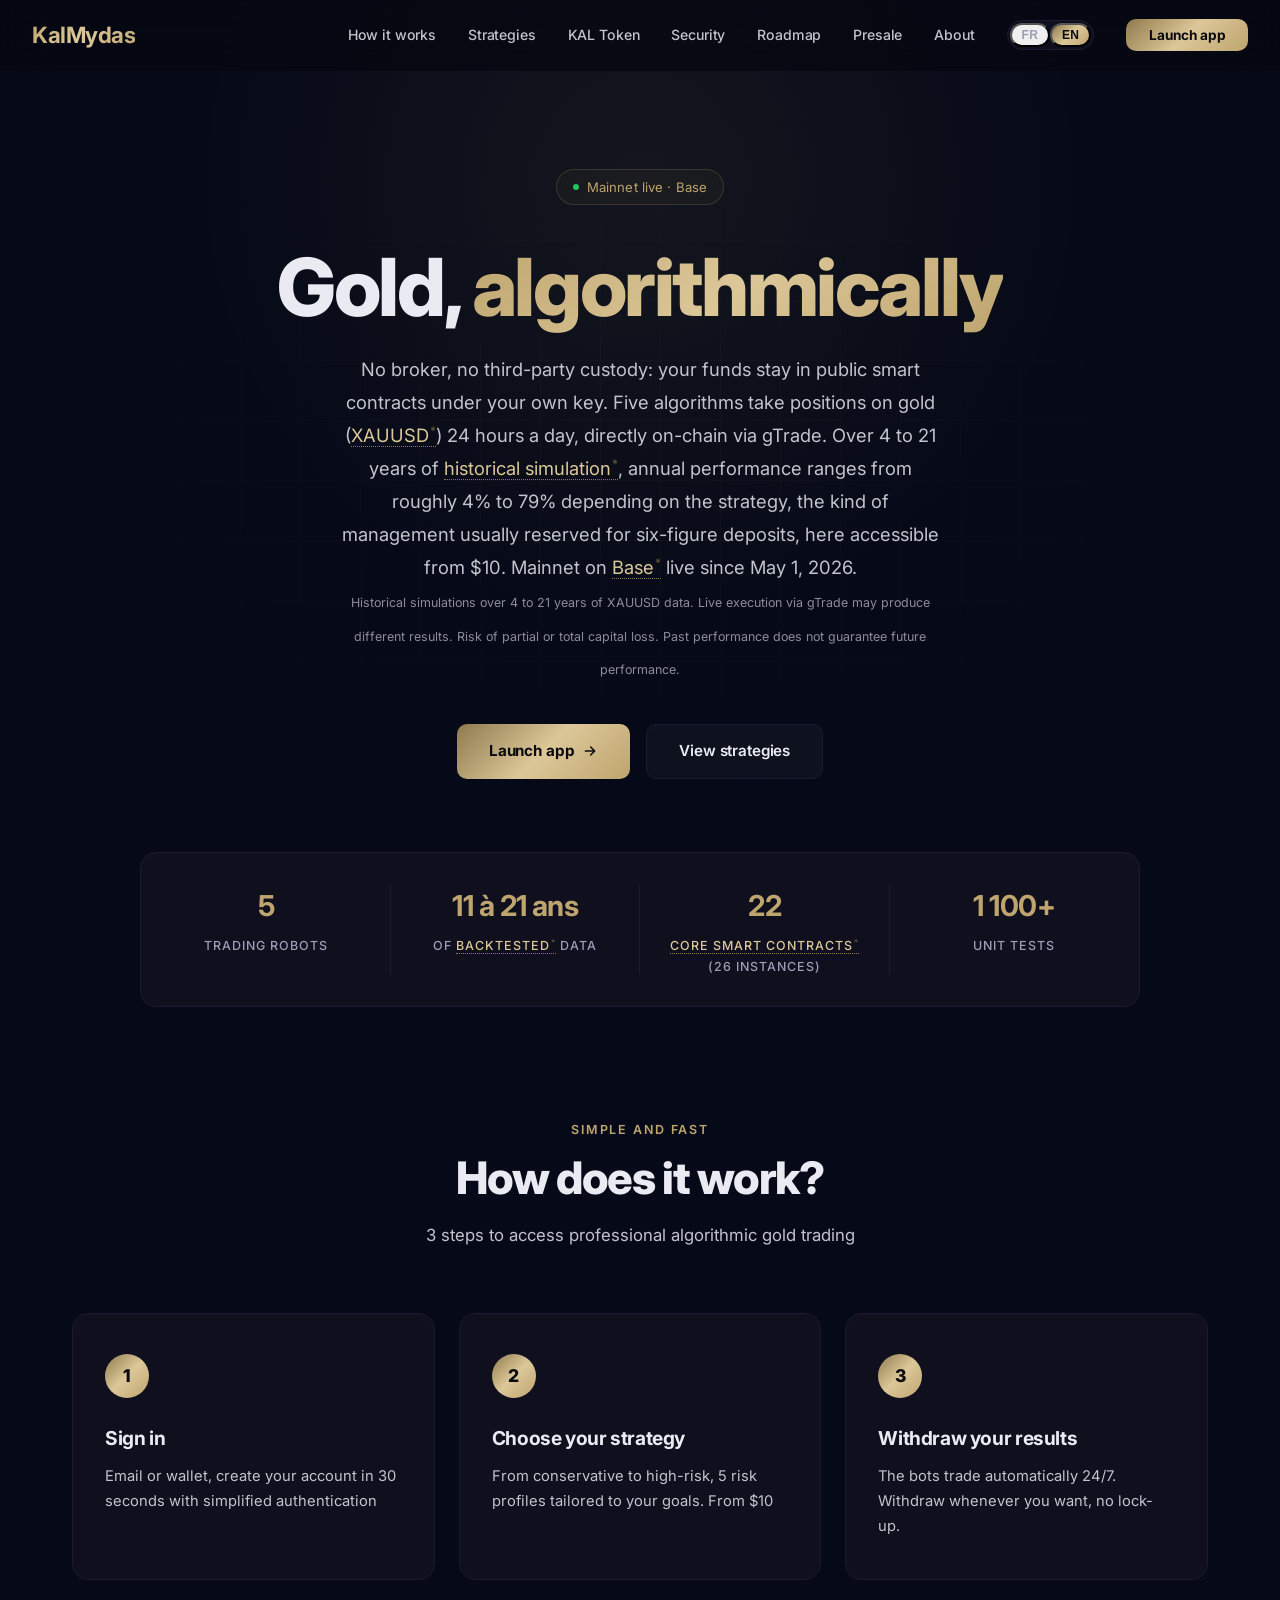
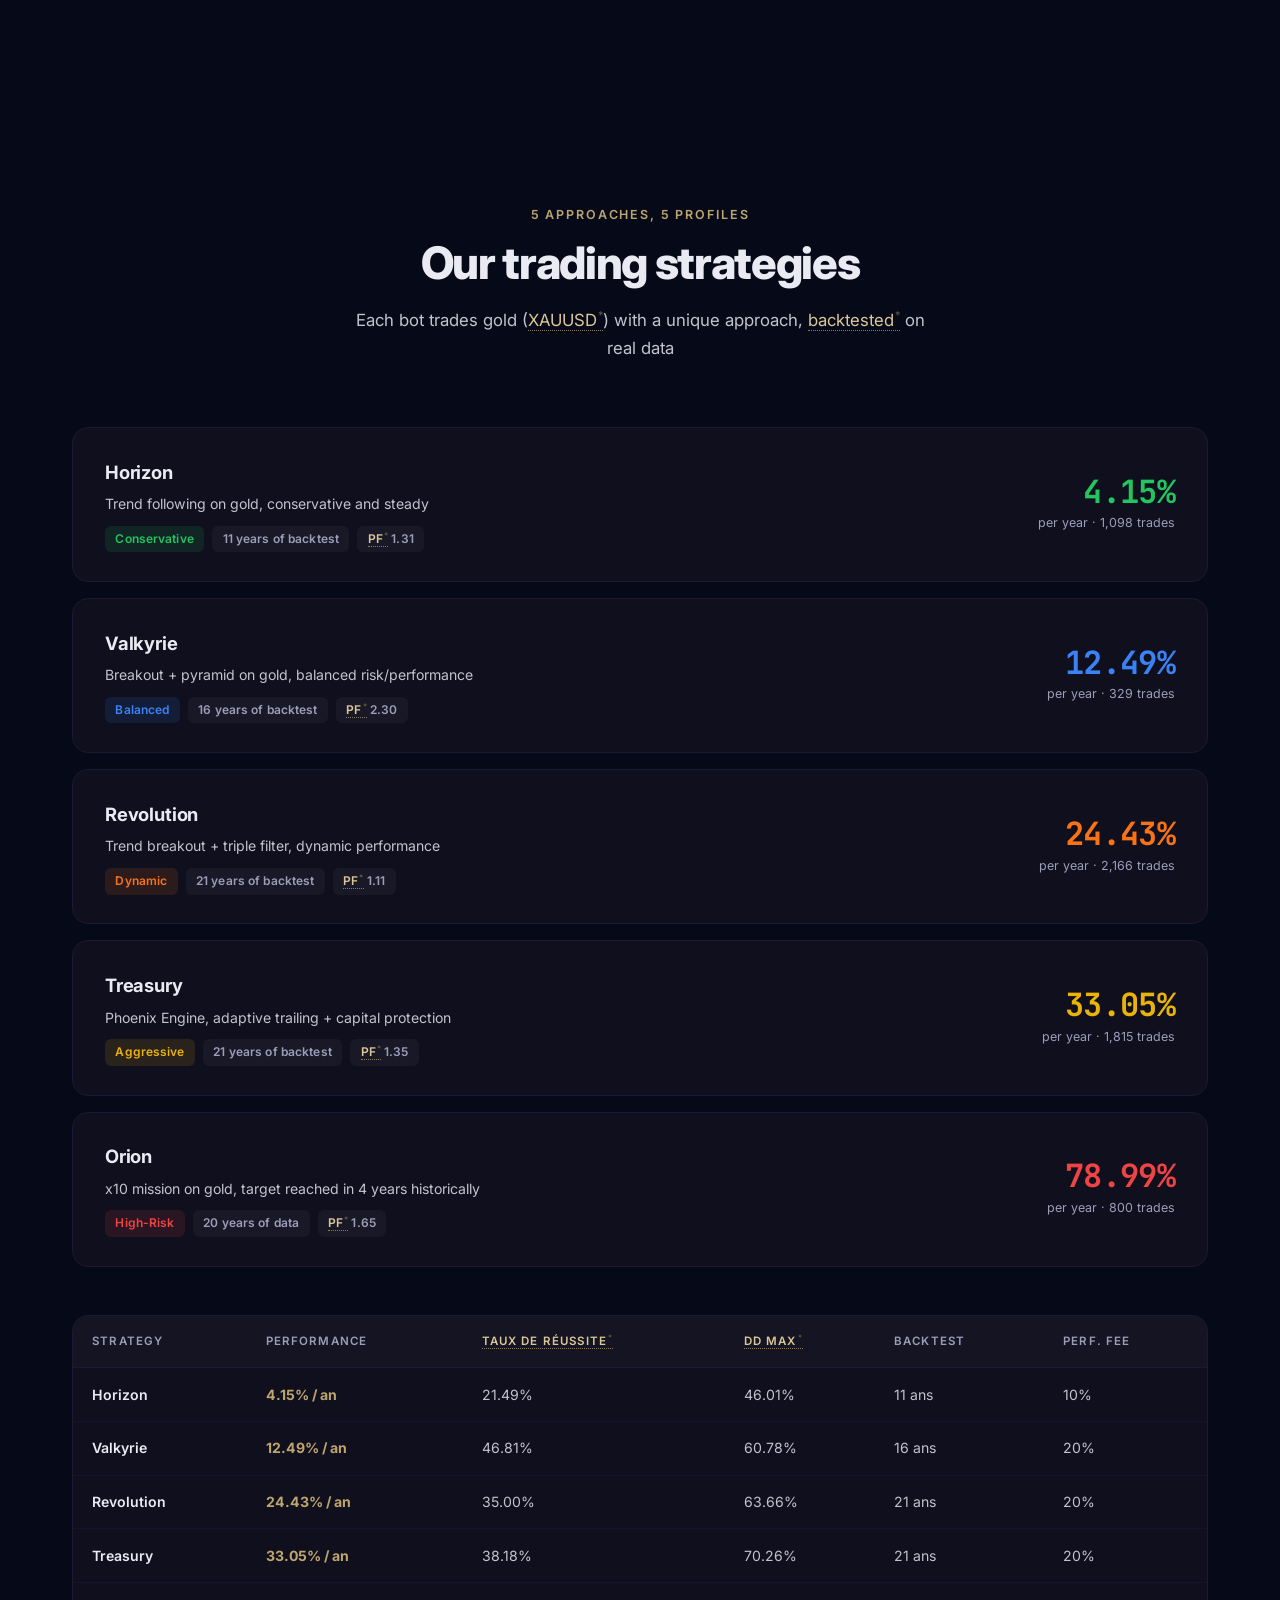
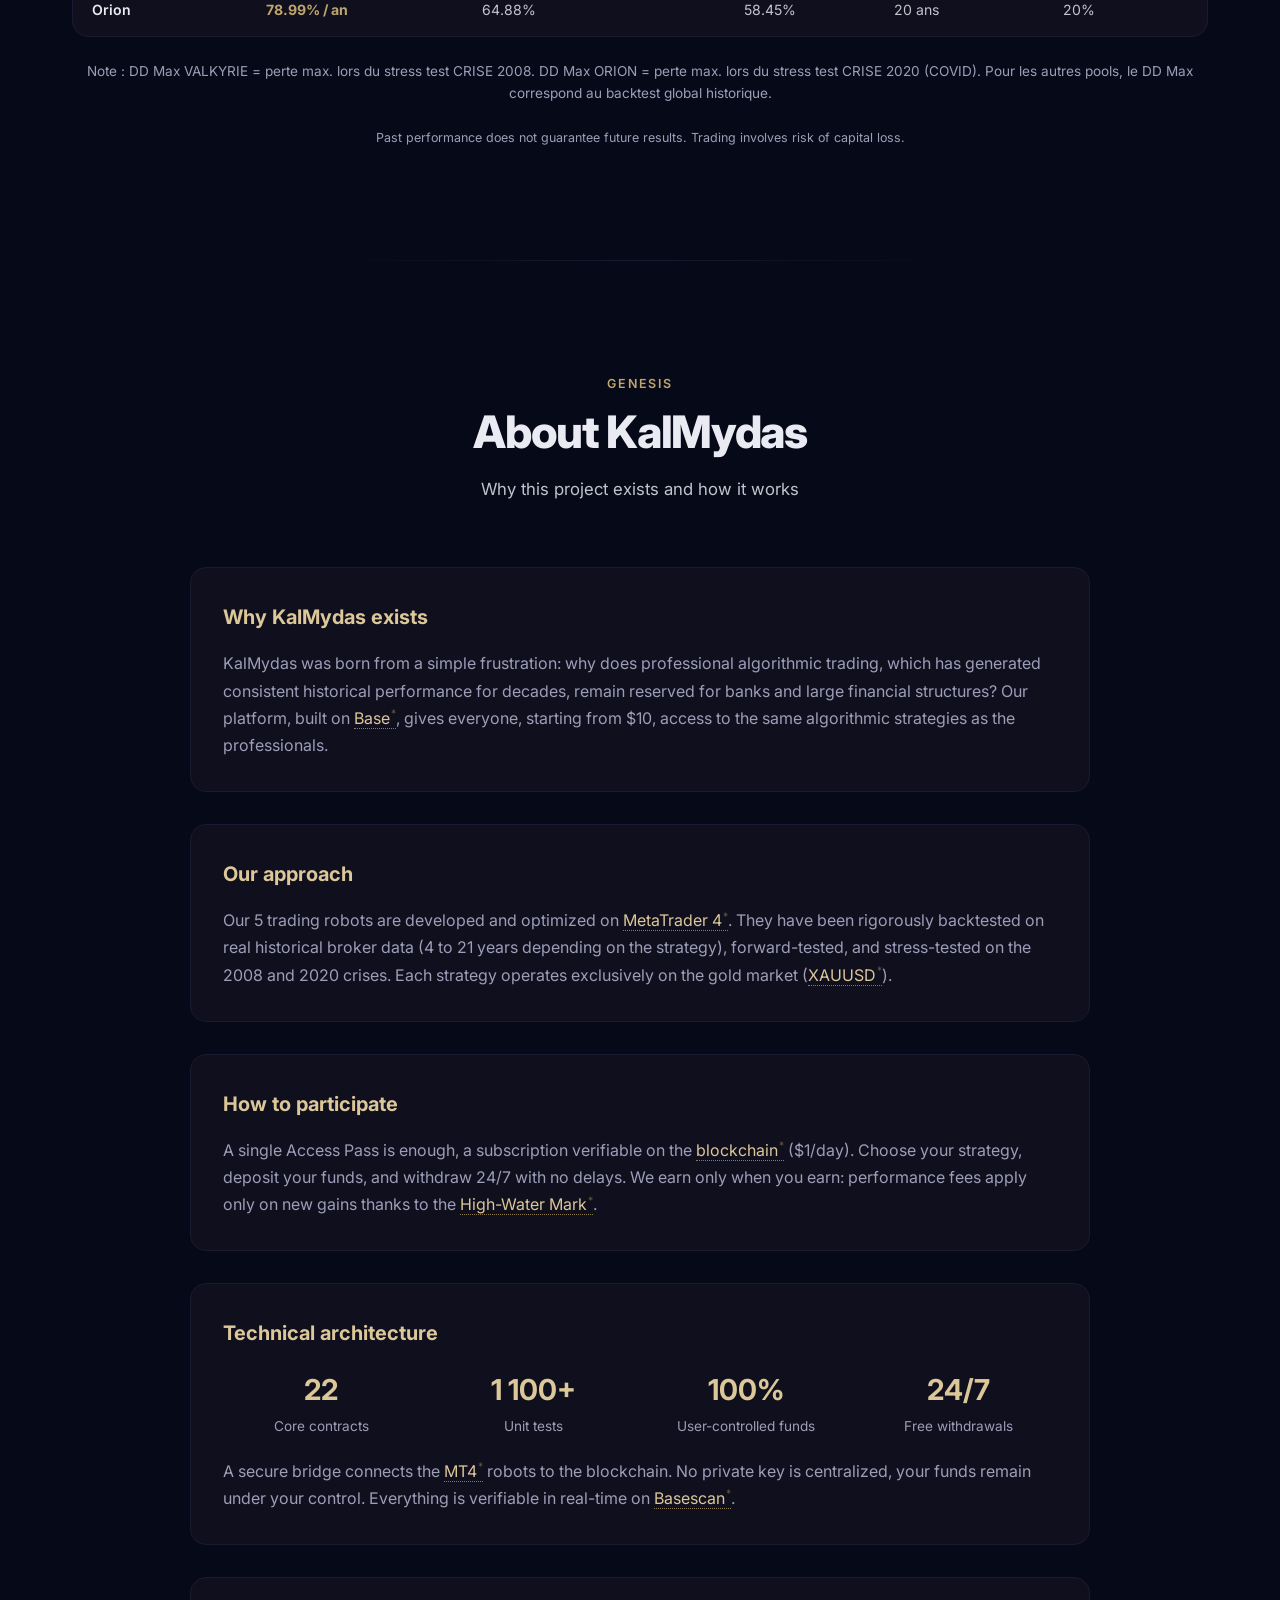
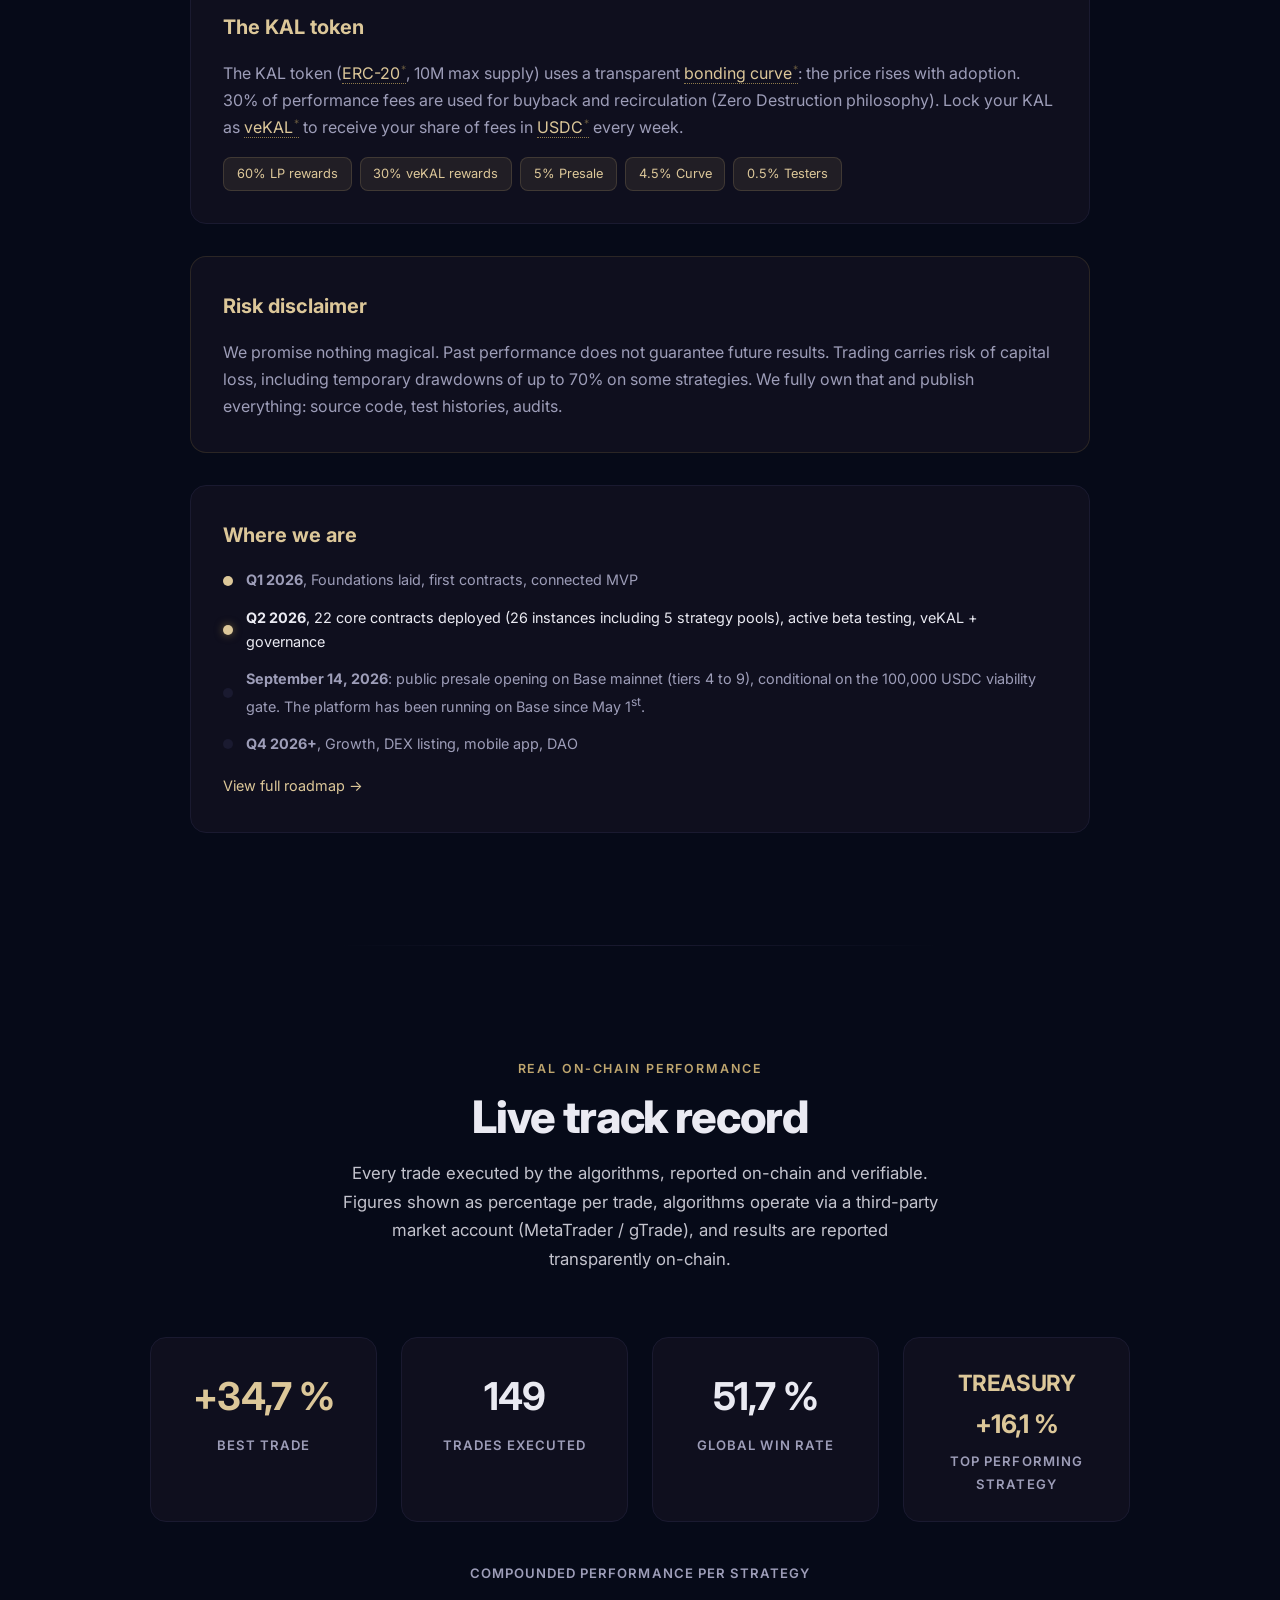
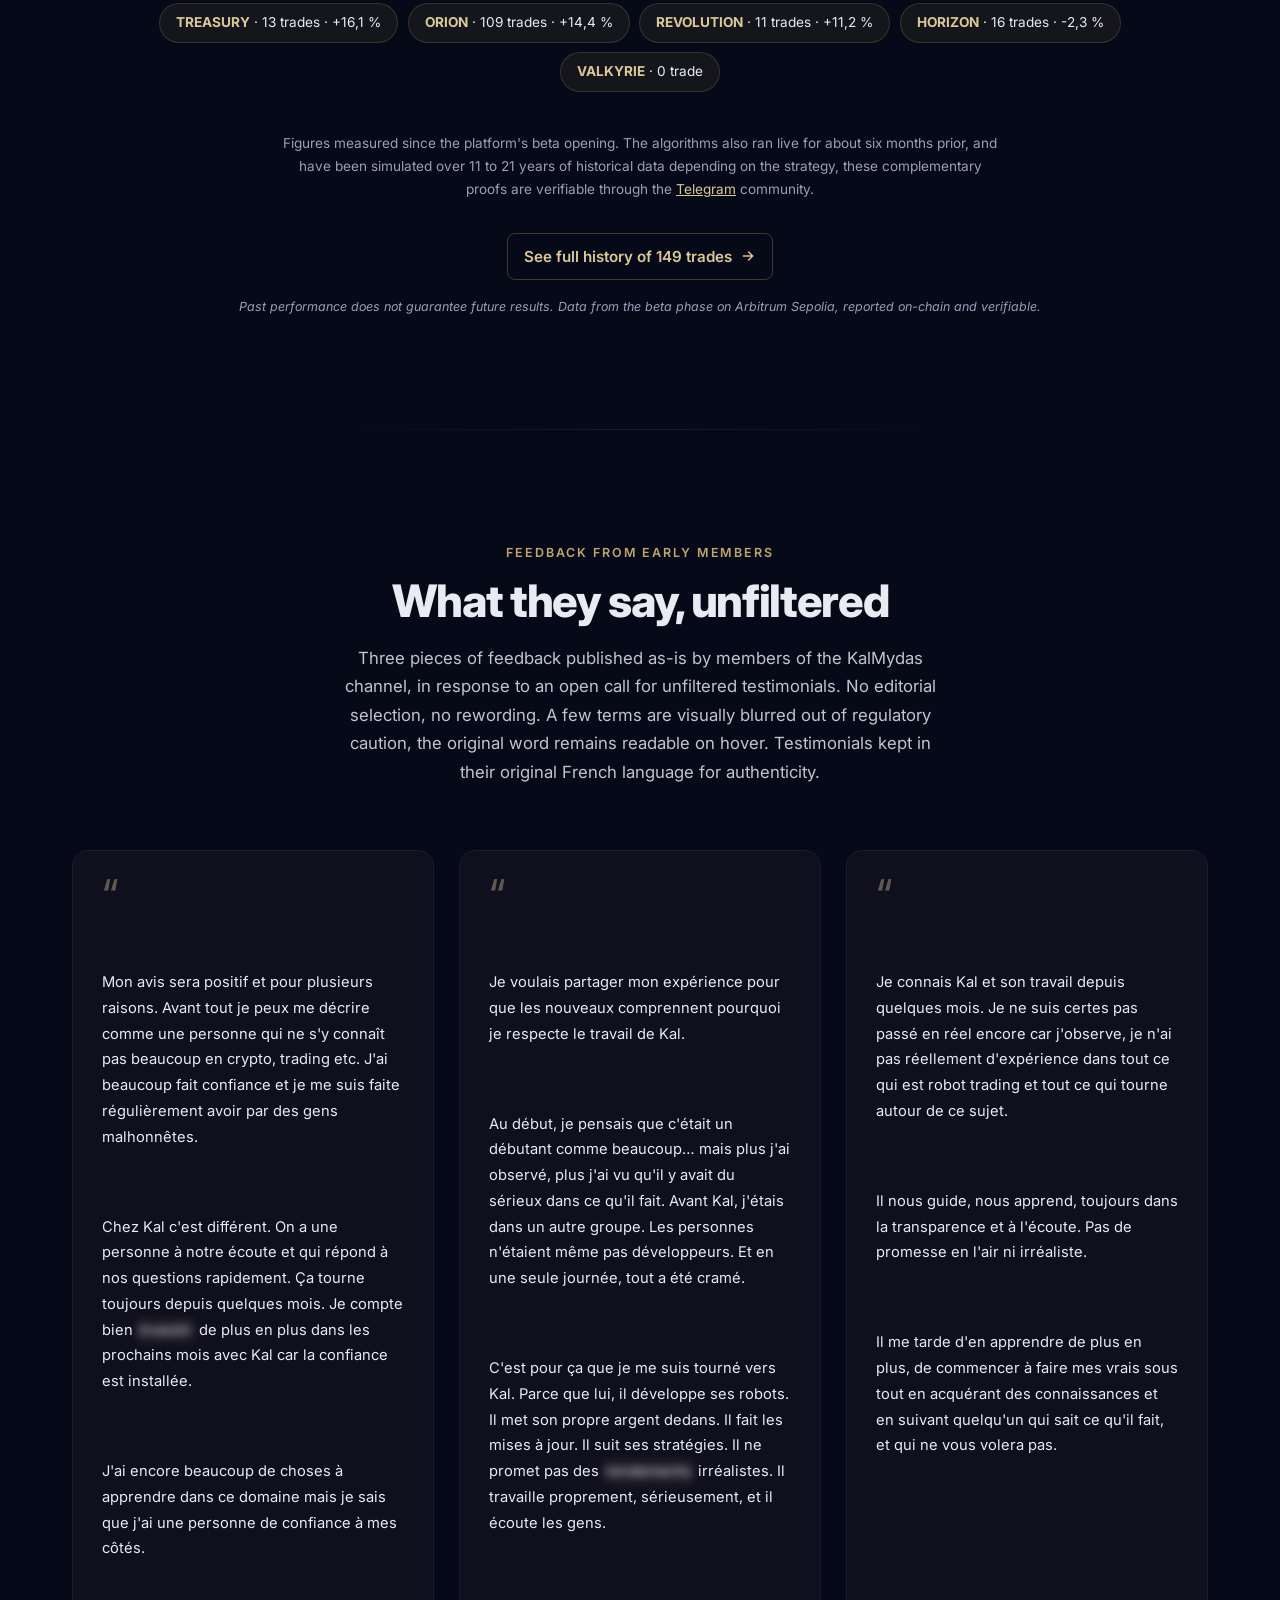
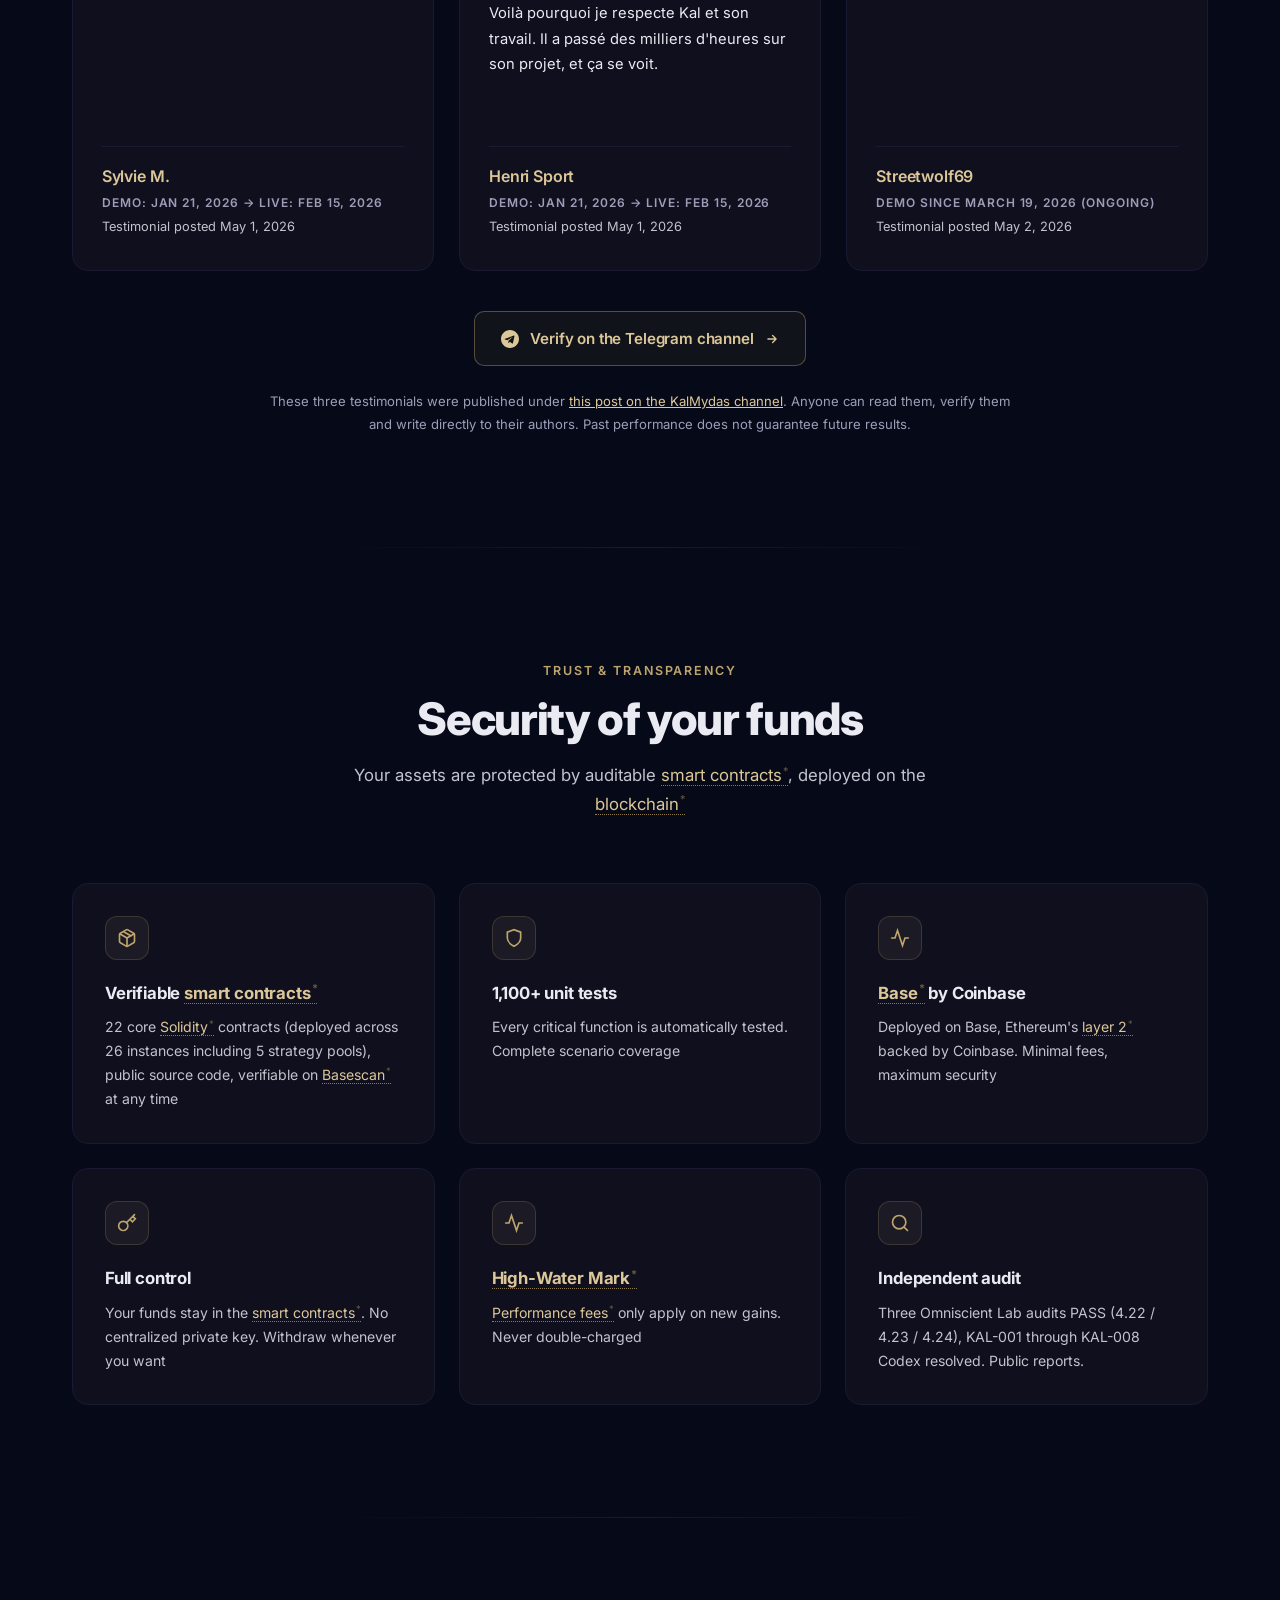
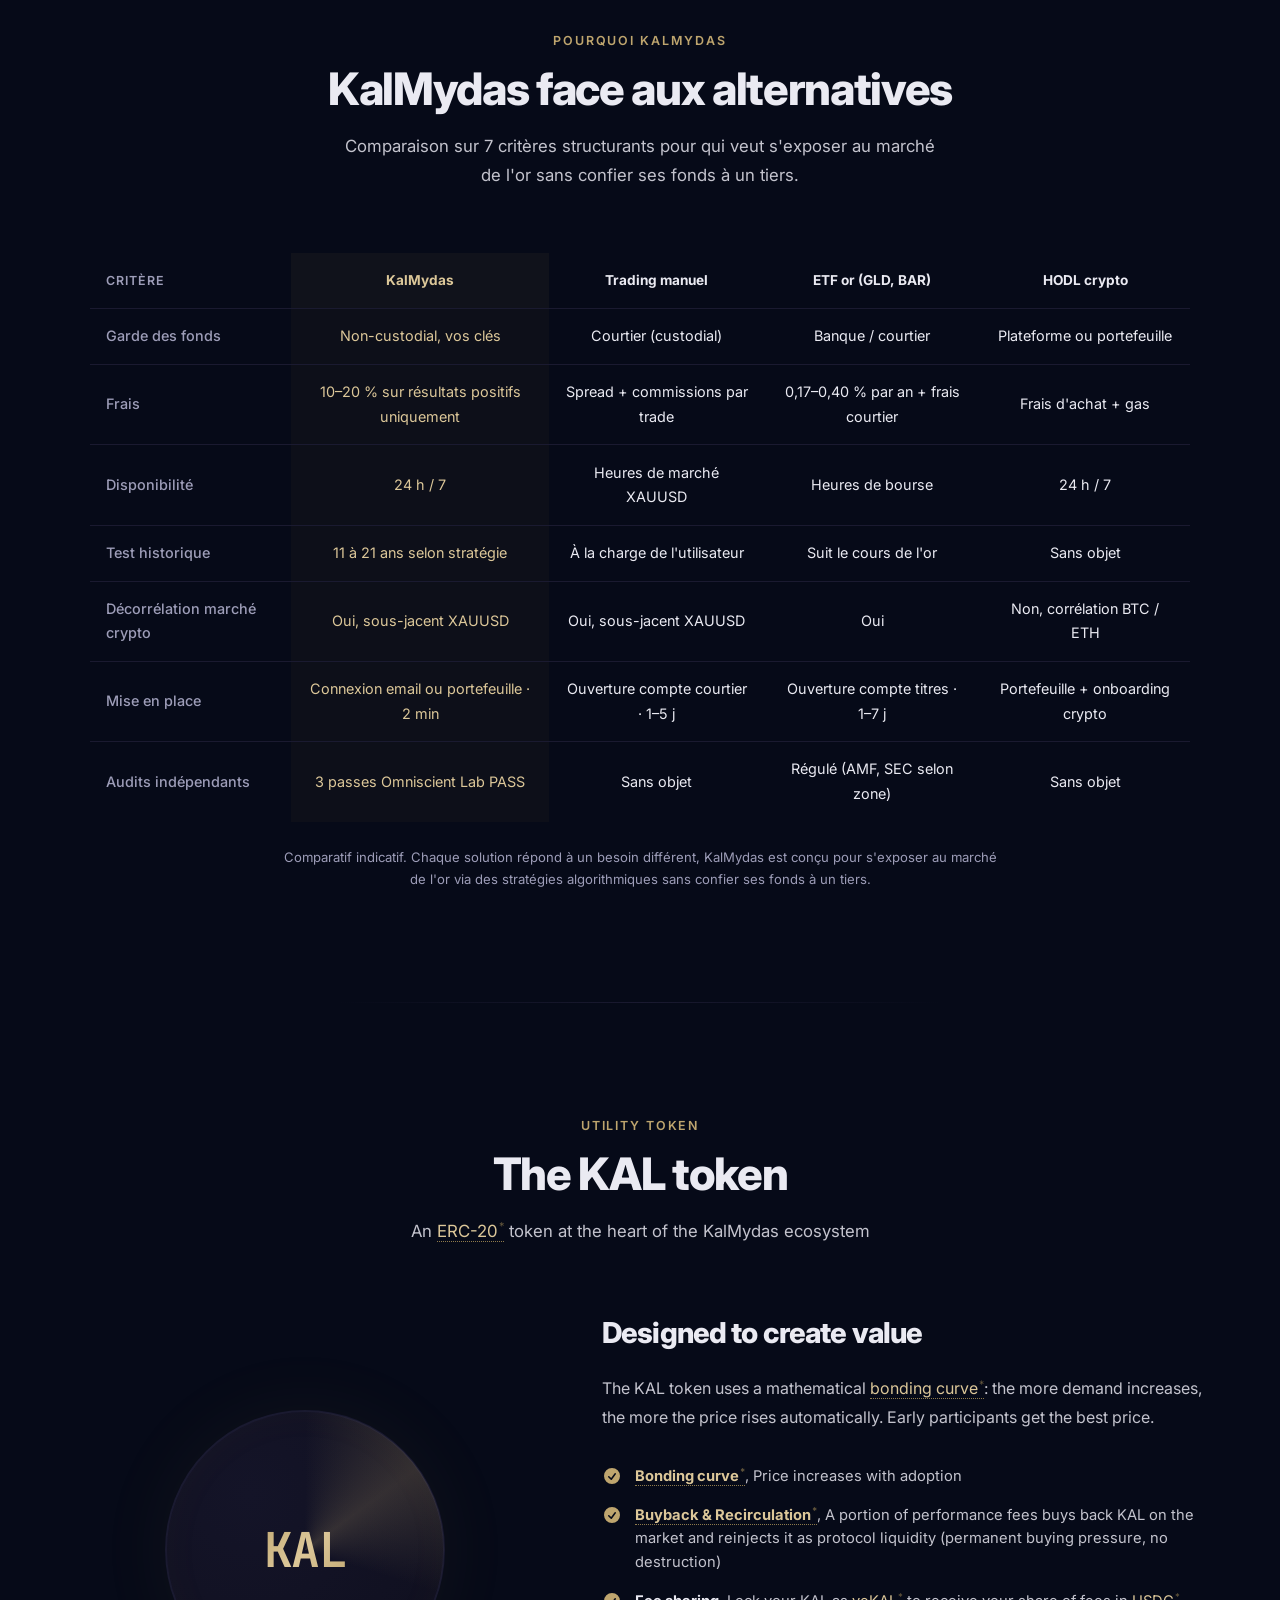
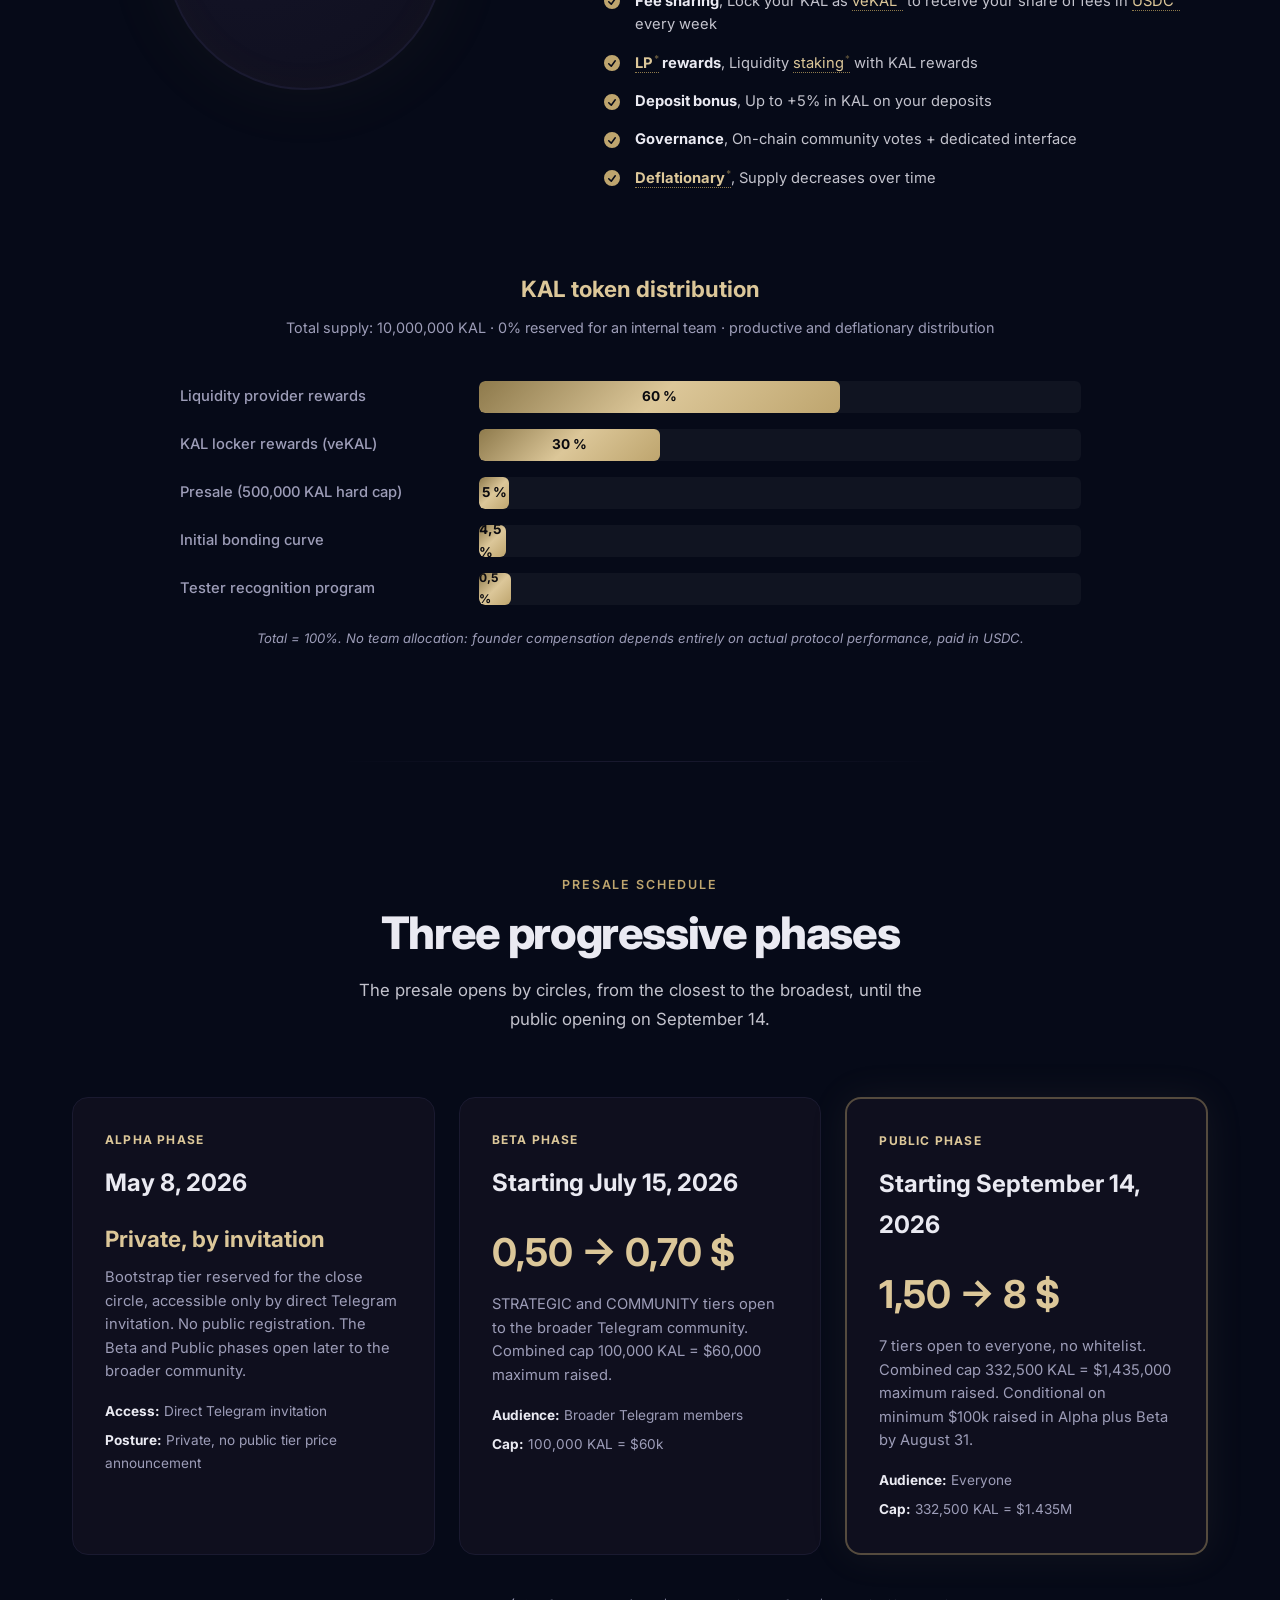
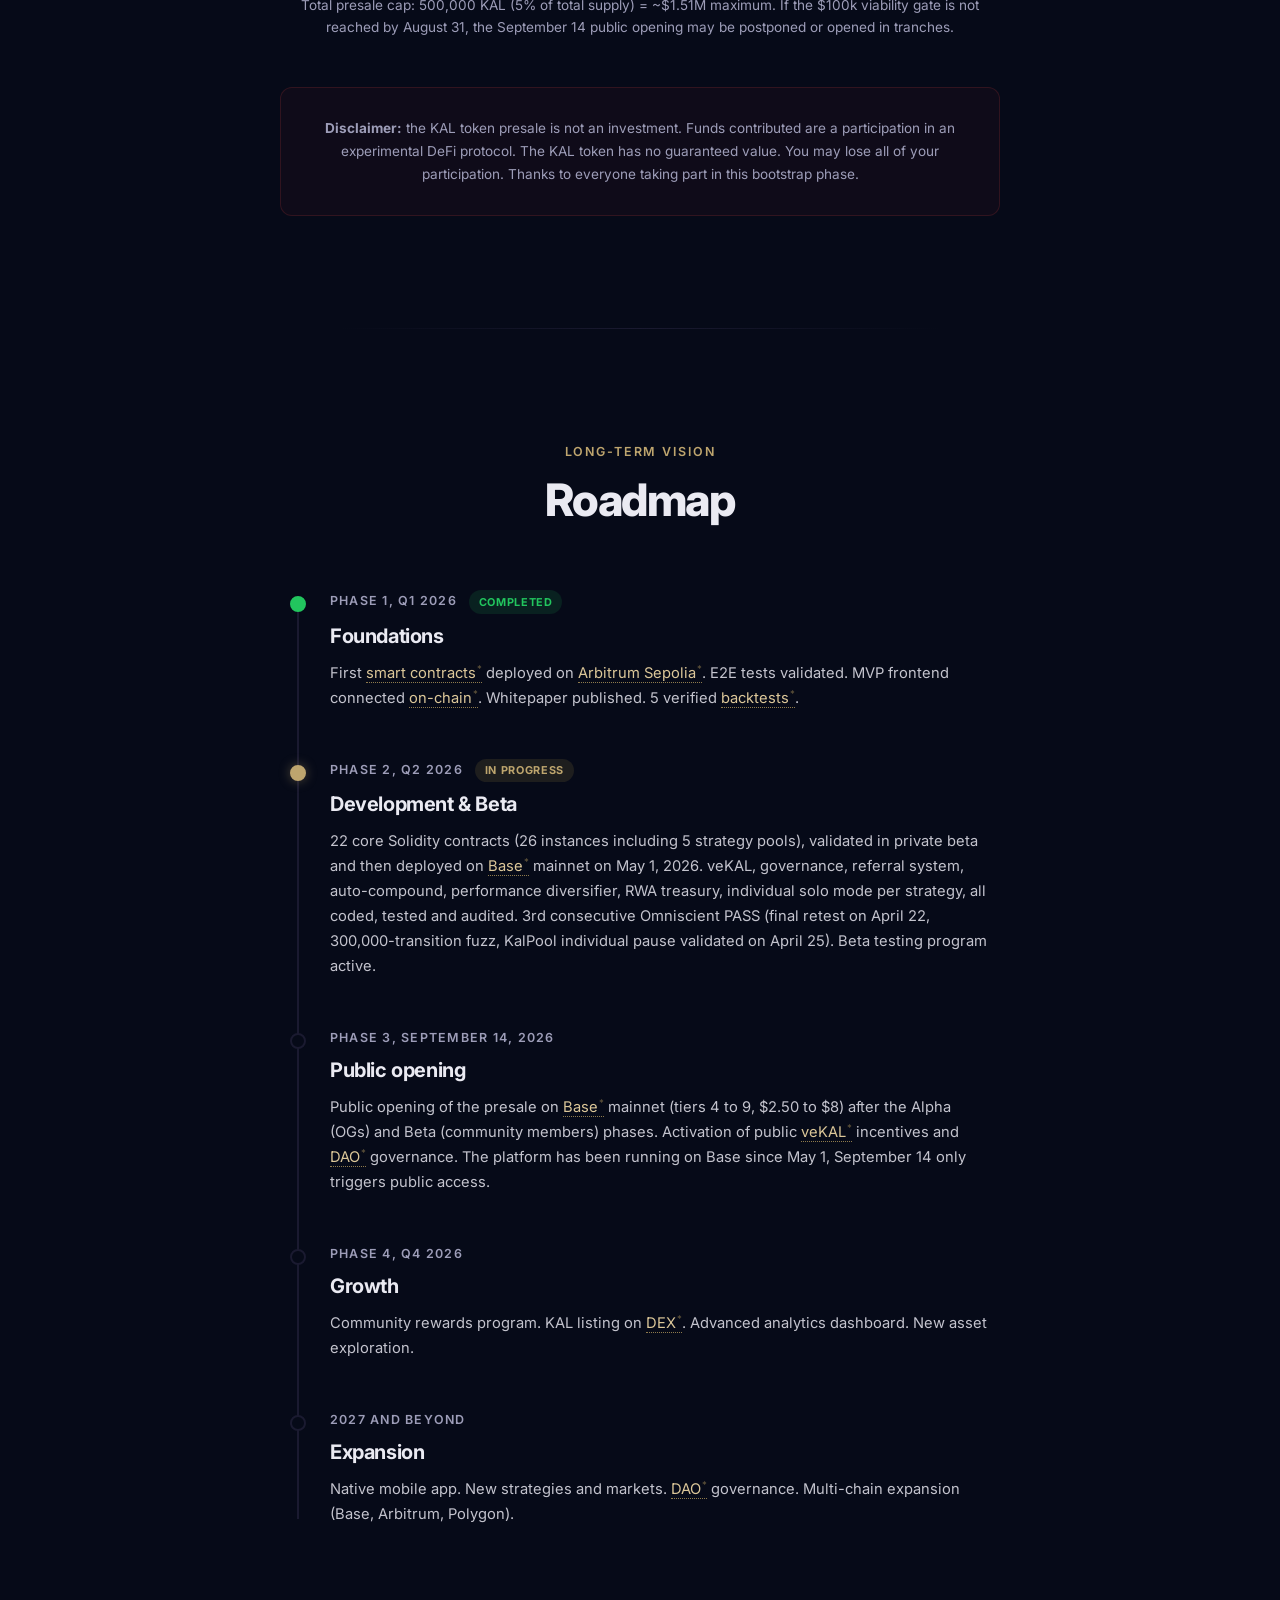
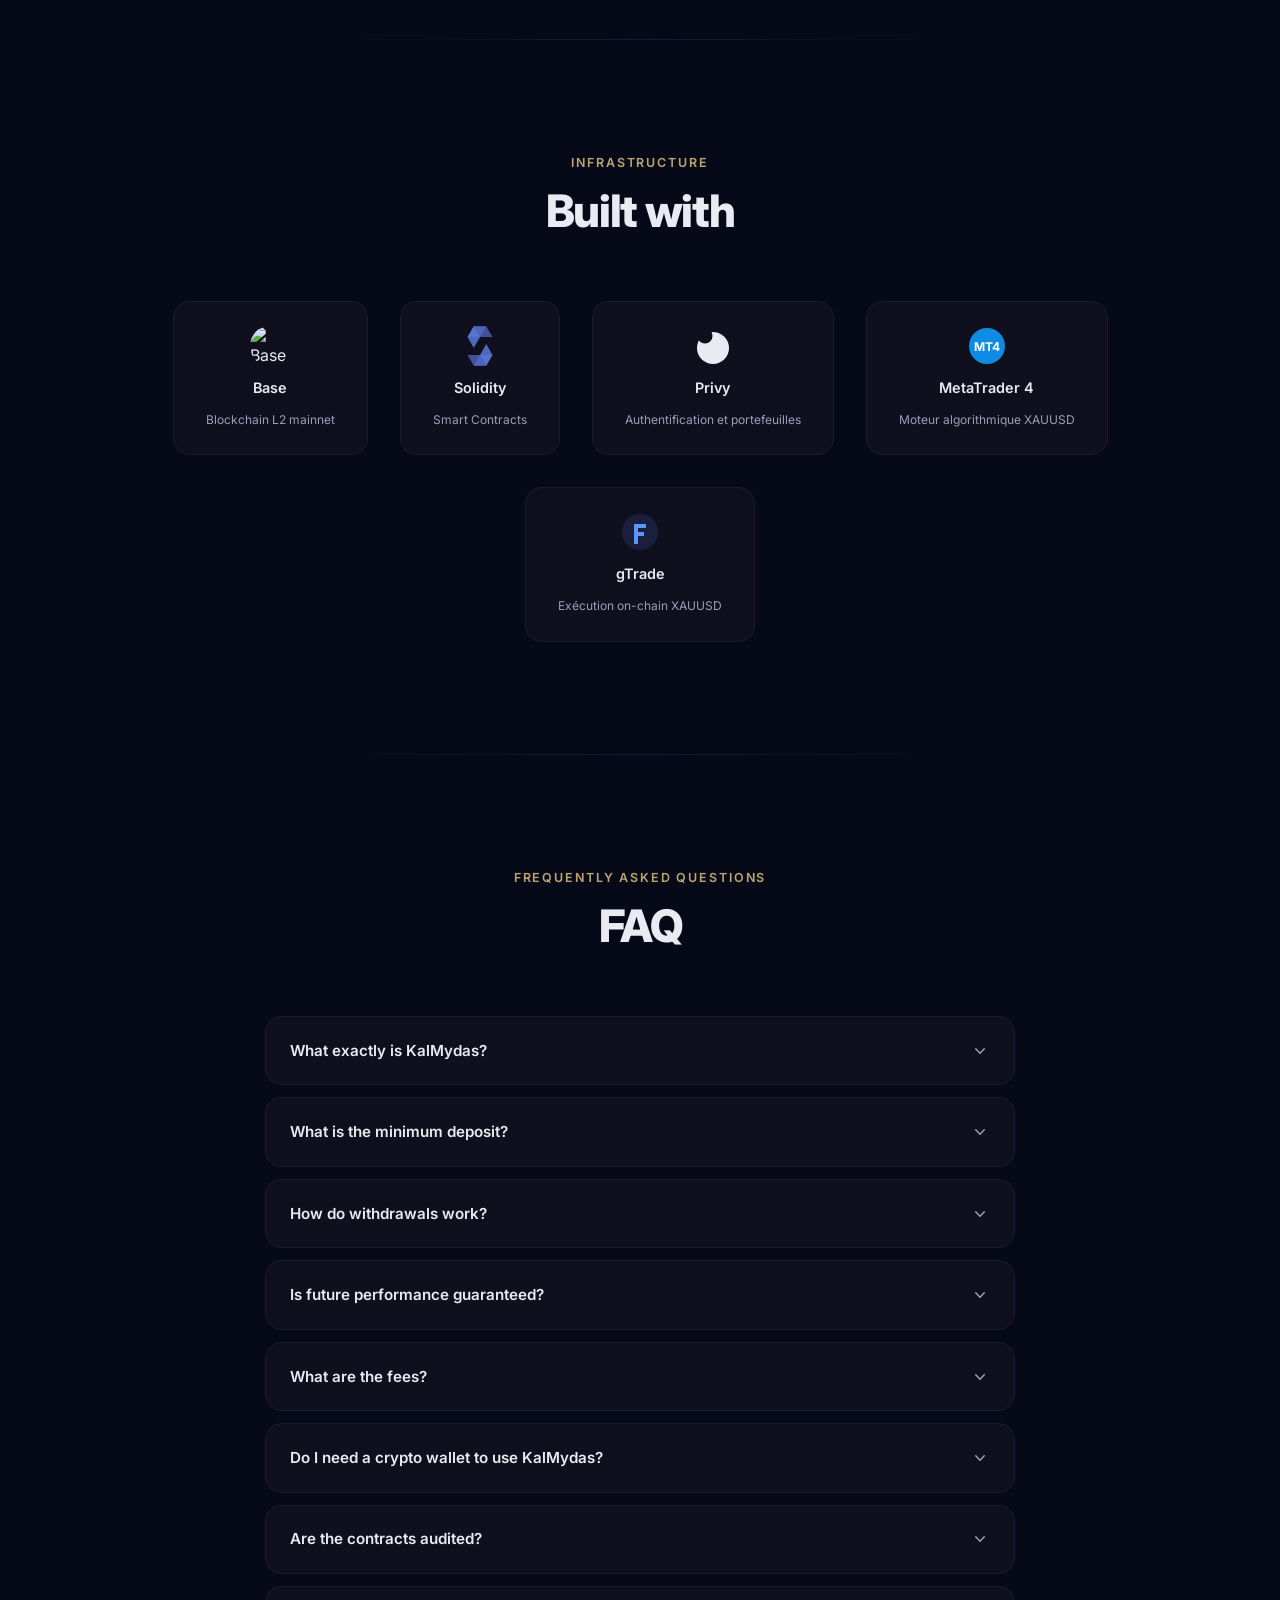
==== commit 2511d0f3: "fix: drawdown VALKYRIE -60.78% CRISE 2008 et ORION -58.45% COVID 2020 cohérence pire DD historique" ====
--- a/index.html
+++ b/index.html
@@ -1611,7 +1611,7 @@
               <td class="strat-name">Valkyrie</td>
               <td class="highlight">12.49% / an</td>
               <td>46.81%</td>
-              <td>59.14%</td>
+              <td>60.78%</td>
               <td>16 ans</td>
               <td>20%</td>
             </tr>
@@ -1635,7 +1635,7 @@
               <td class="strat-name">Orion</td>
               <td class="highlight">78.99% / an</td>
               <td>64.88%</td>
-              <td>31.36%</td>
+              <td>58.45%</td>
               <td>20 ans</td>
               <td>20%</td>
             </tr>
@@ -1643,6 +1643,7 @@
         </table>
       </div>
 
+      <p class="disclaimer" style="font-size: 0.85em; margin-bottom: 0.5rem;">Note&nbsp;: DD Max VALKYRIE = perte max. lors du stress test CRISE 2008. DD Max ORION = perte max. lors du stress test CRISE 2020 (COVID). Pour les autres pools, le DD Max correspond au backtest global historique.</p>
       <p class="disclaimer" data-i18n="disclaimer">Les performances passées ne garantissent pas les résultats futurs. Le trading comporte des risques de perte en capital.</p>
     </div>
   </section>
@@ -2730,4 +2731,4 @@
 
 </body>
 </html>
-                                                                                                                                                                                                                                                                                                                                                                                                                                                                                                                                                                                                                                                                                                                                                                                                                                                                                                                                                                                                                                                                                                                                                                                                                                                                                                                                                                                                                                                                                                                                                                                                                                                                                                                                                                                                                                                                                                                                                                                                                                                                                                                                                                                                                                                                                                                                                                                                                                                                                                                                                                                  +                                                                                                                                                                                                                                                                                                                                                                                                                                                                                                                                                                                                                                                                                                                                                                                                                                                                                                                                                                                                                                                                                                                                                                                                                                                                                                                                                                                                                                                                                                                                                                                                                                                                                                                                                                                                                                                                                                                                                                                                                                                                                                                                                                                                                                                                          
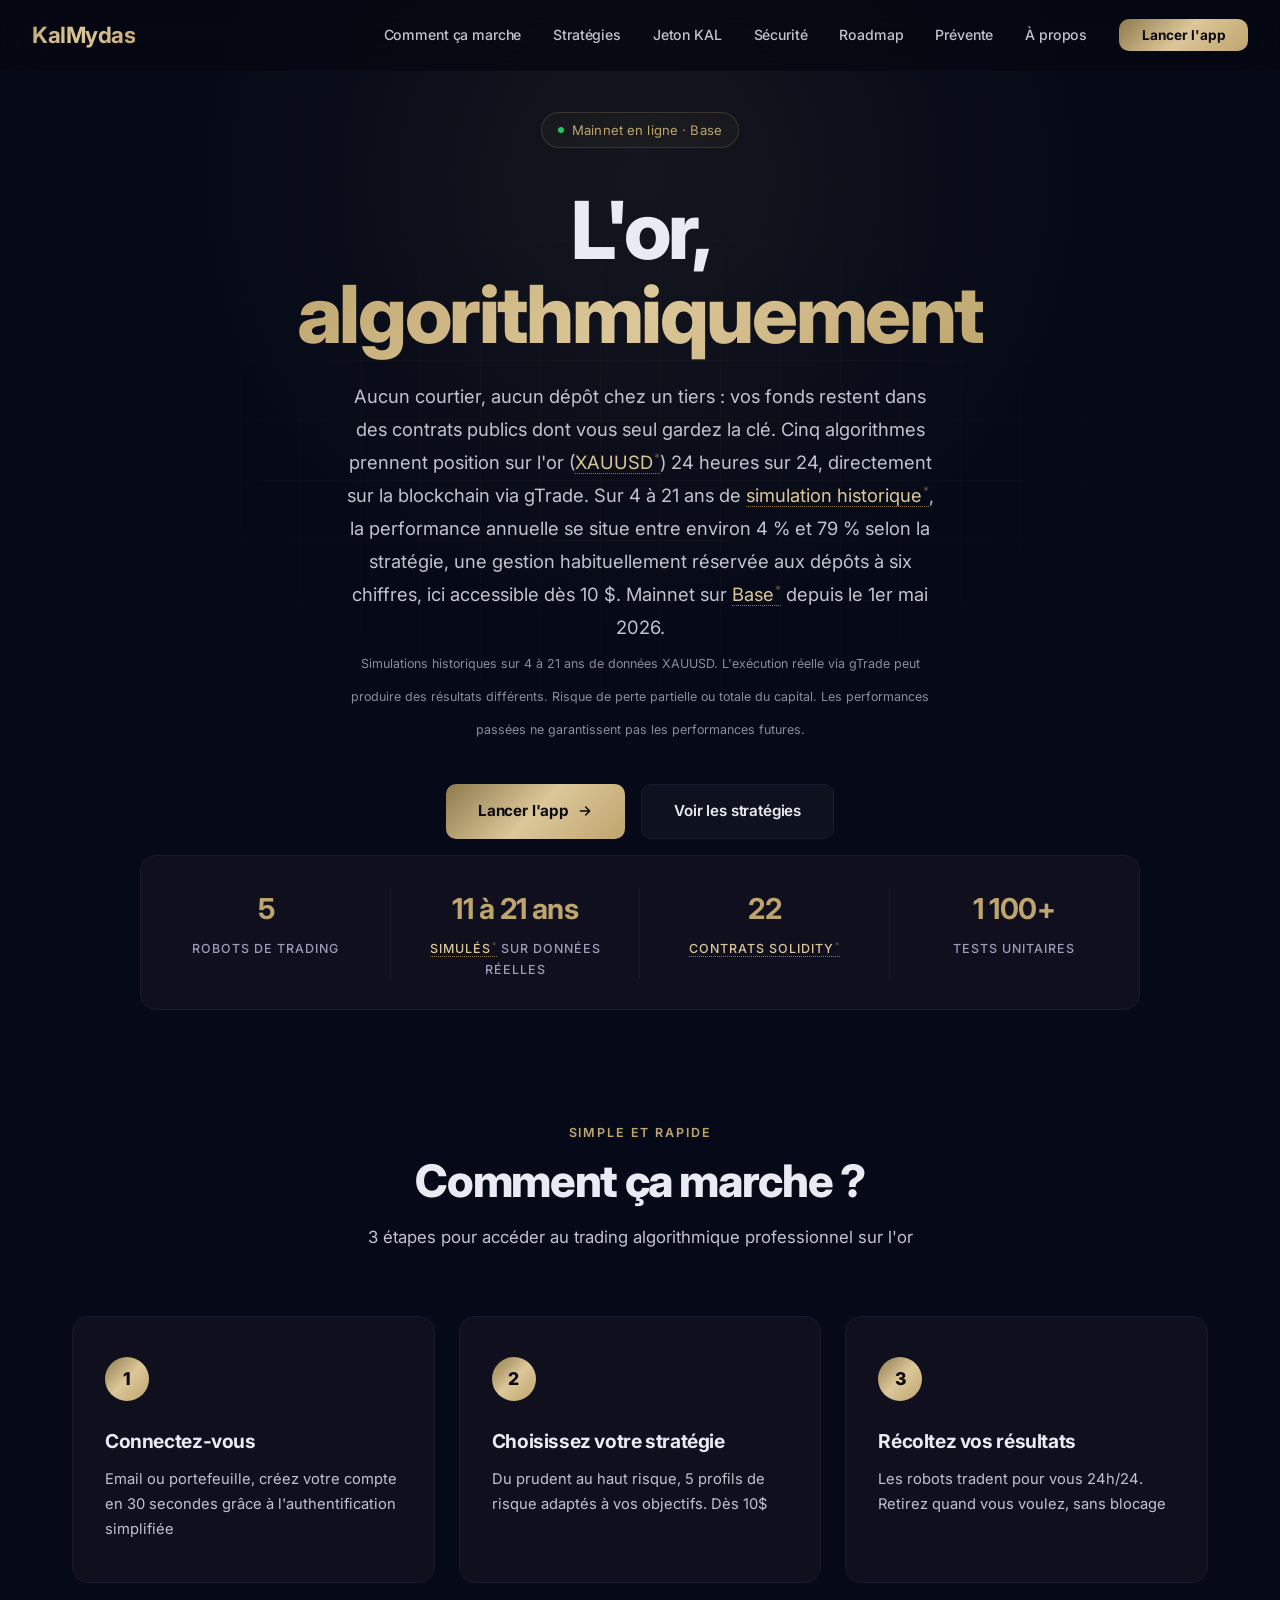
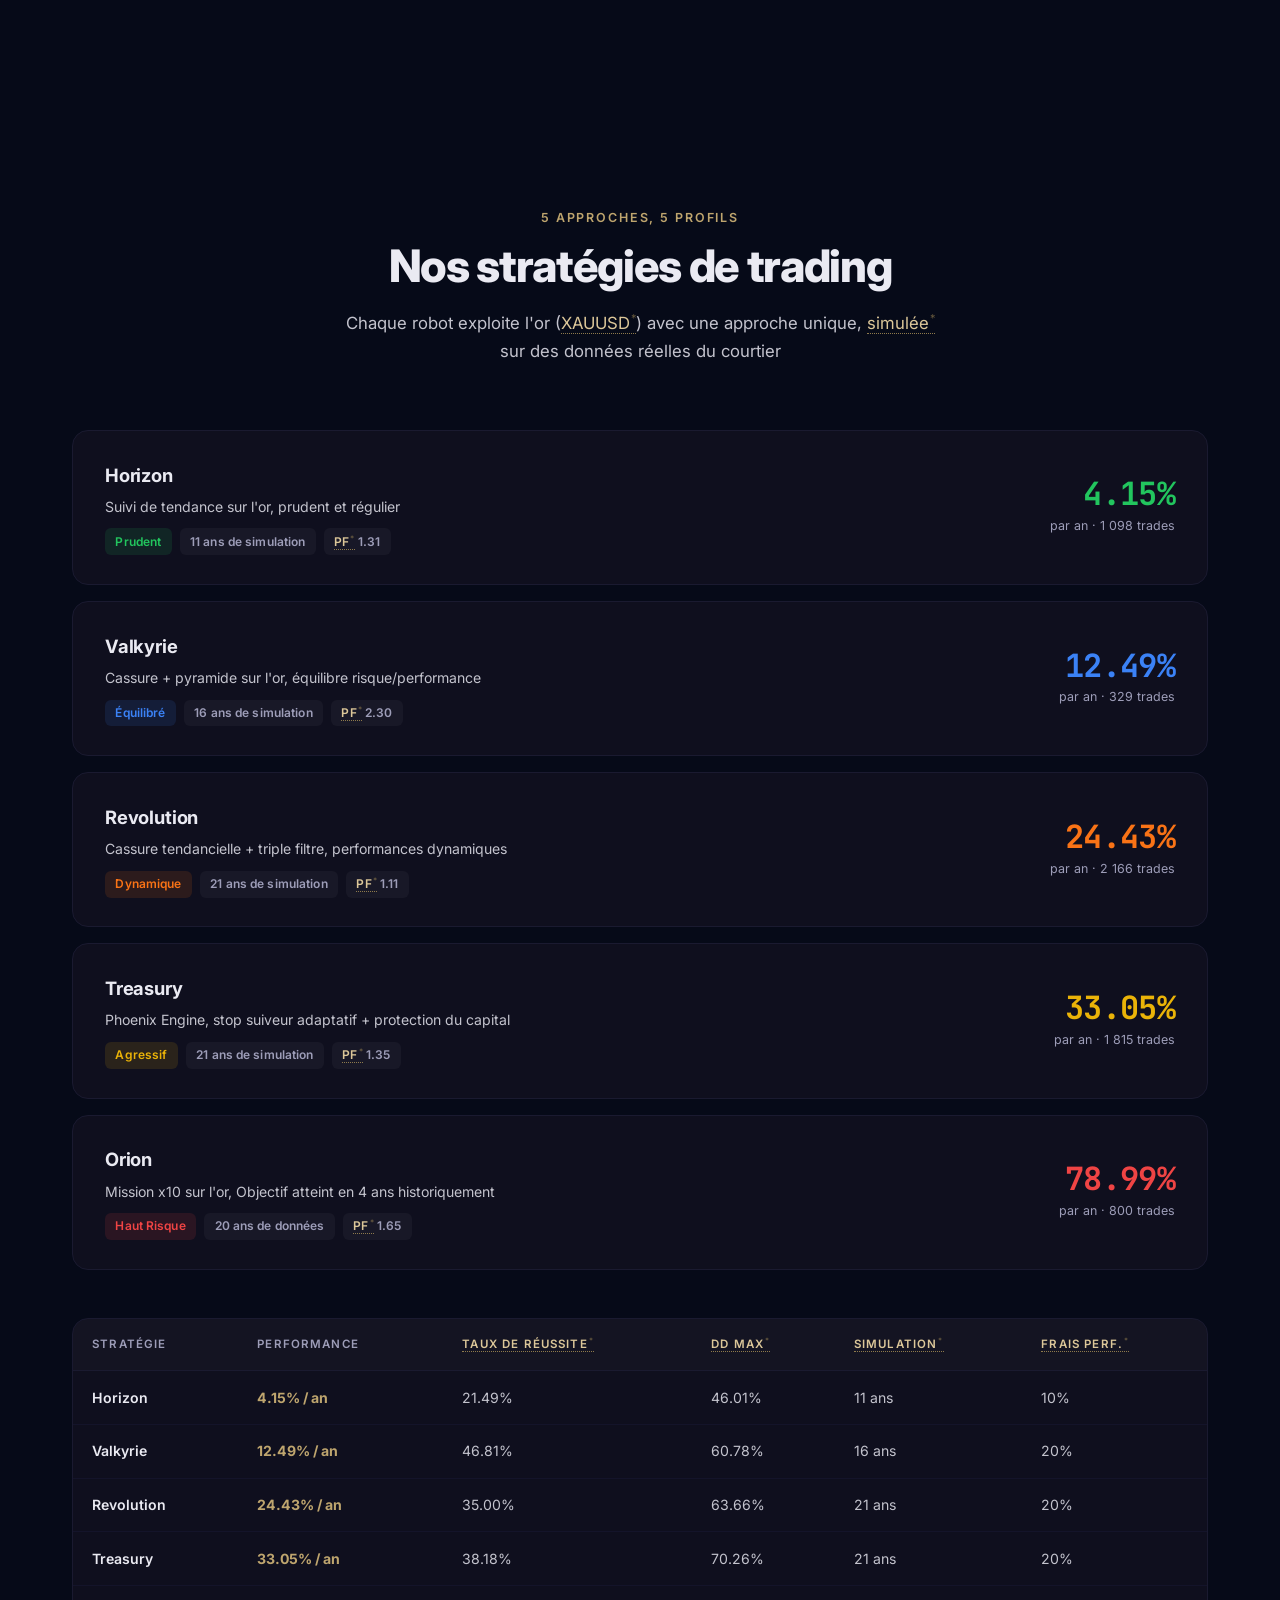
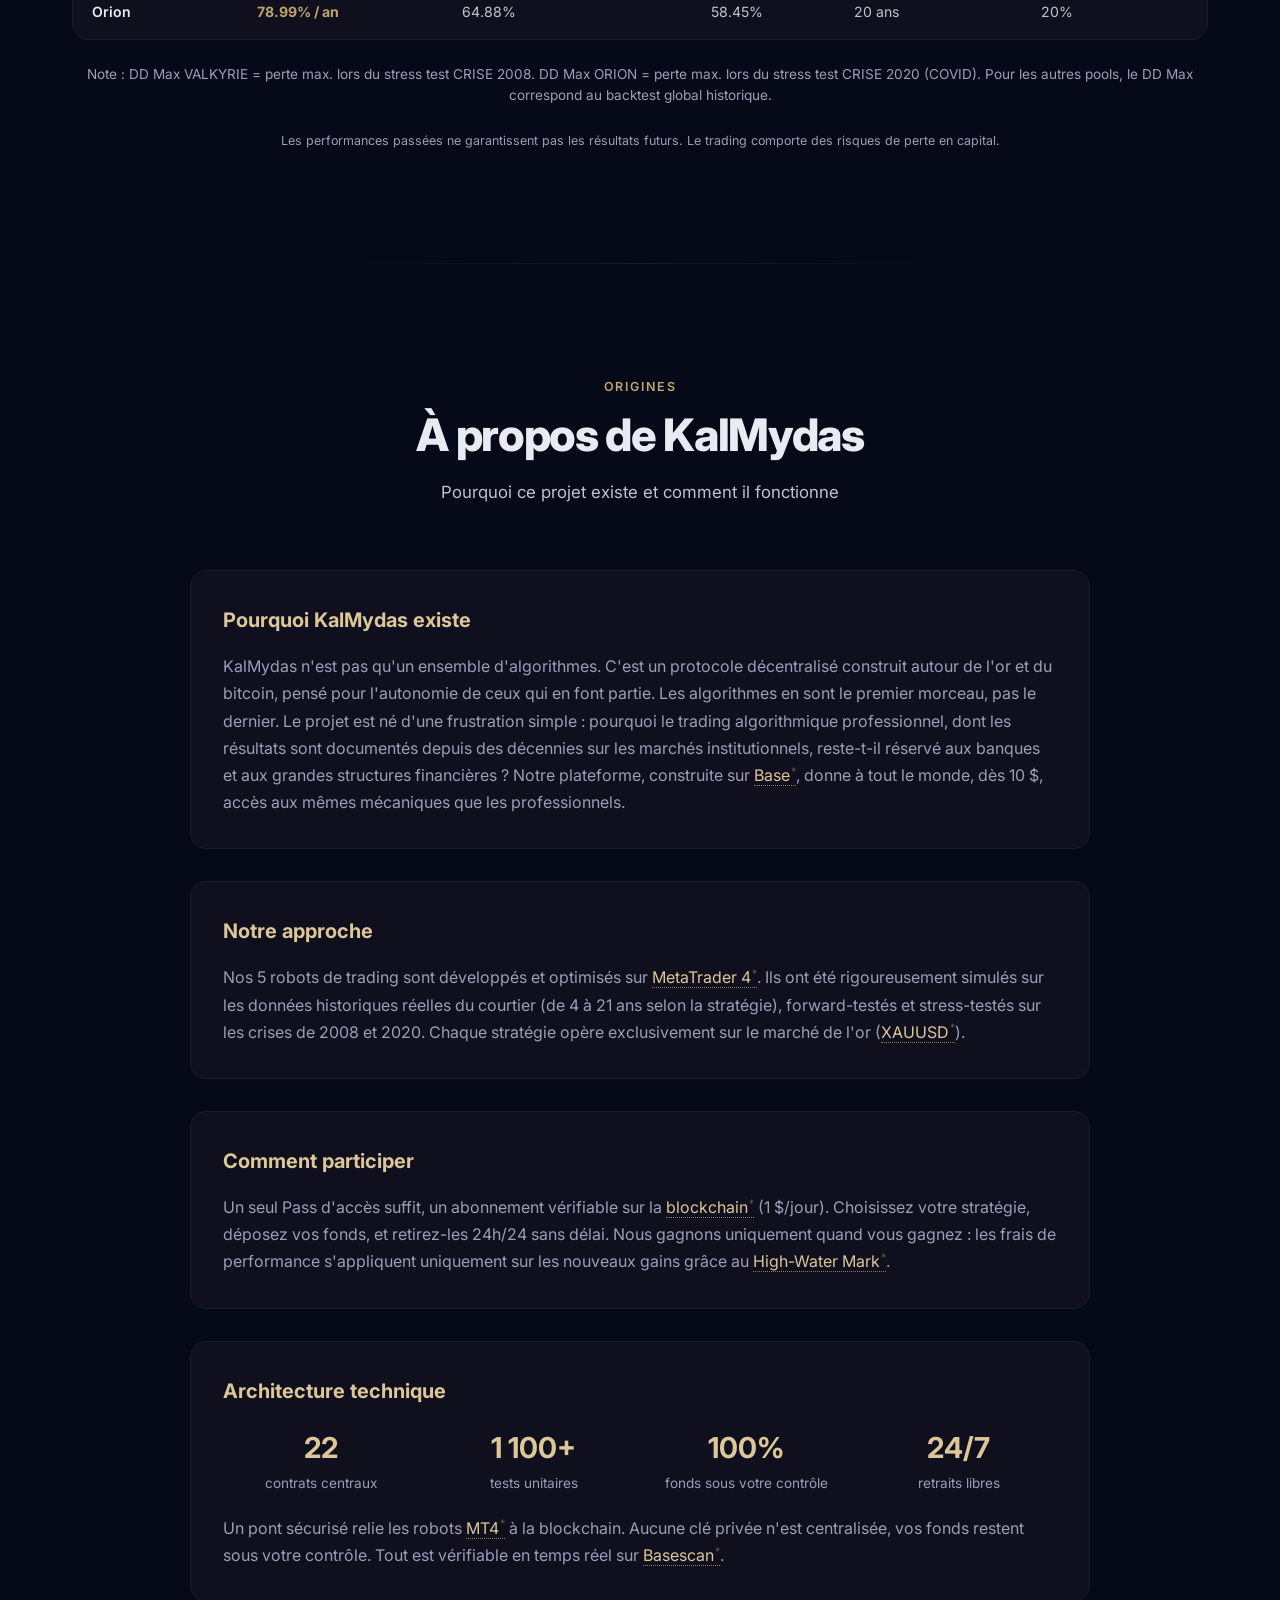
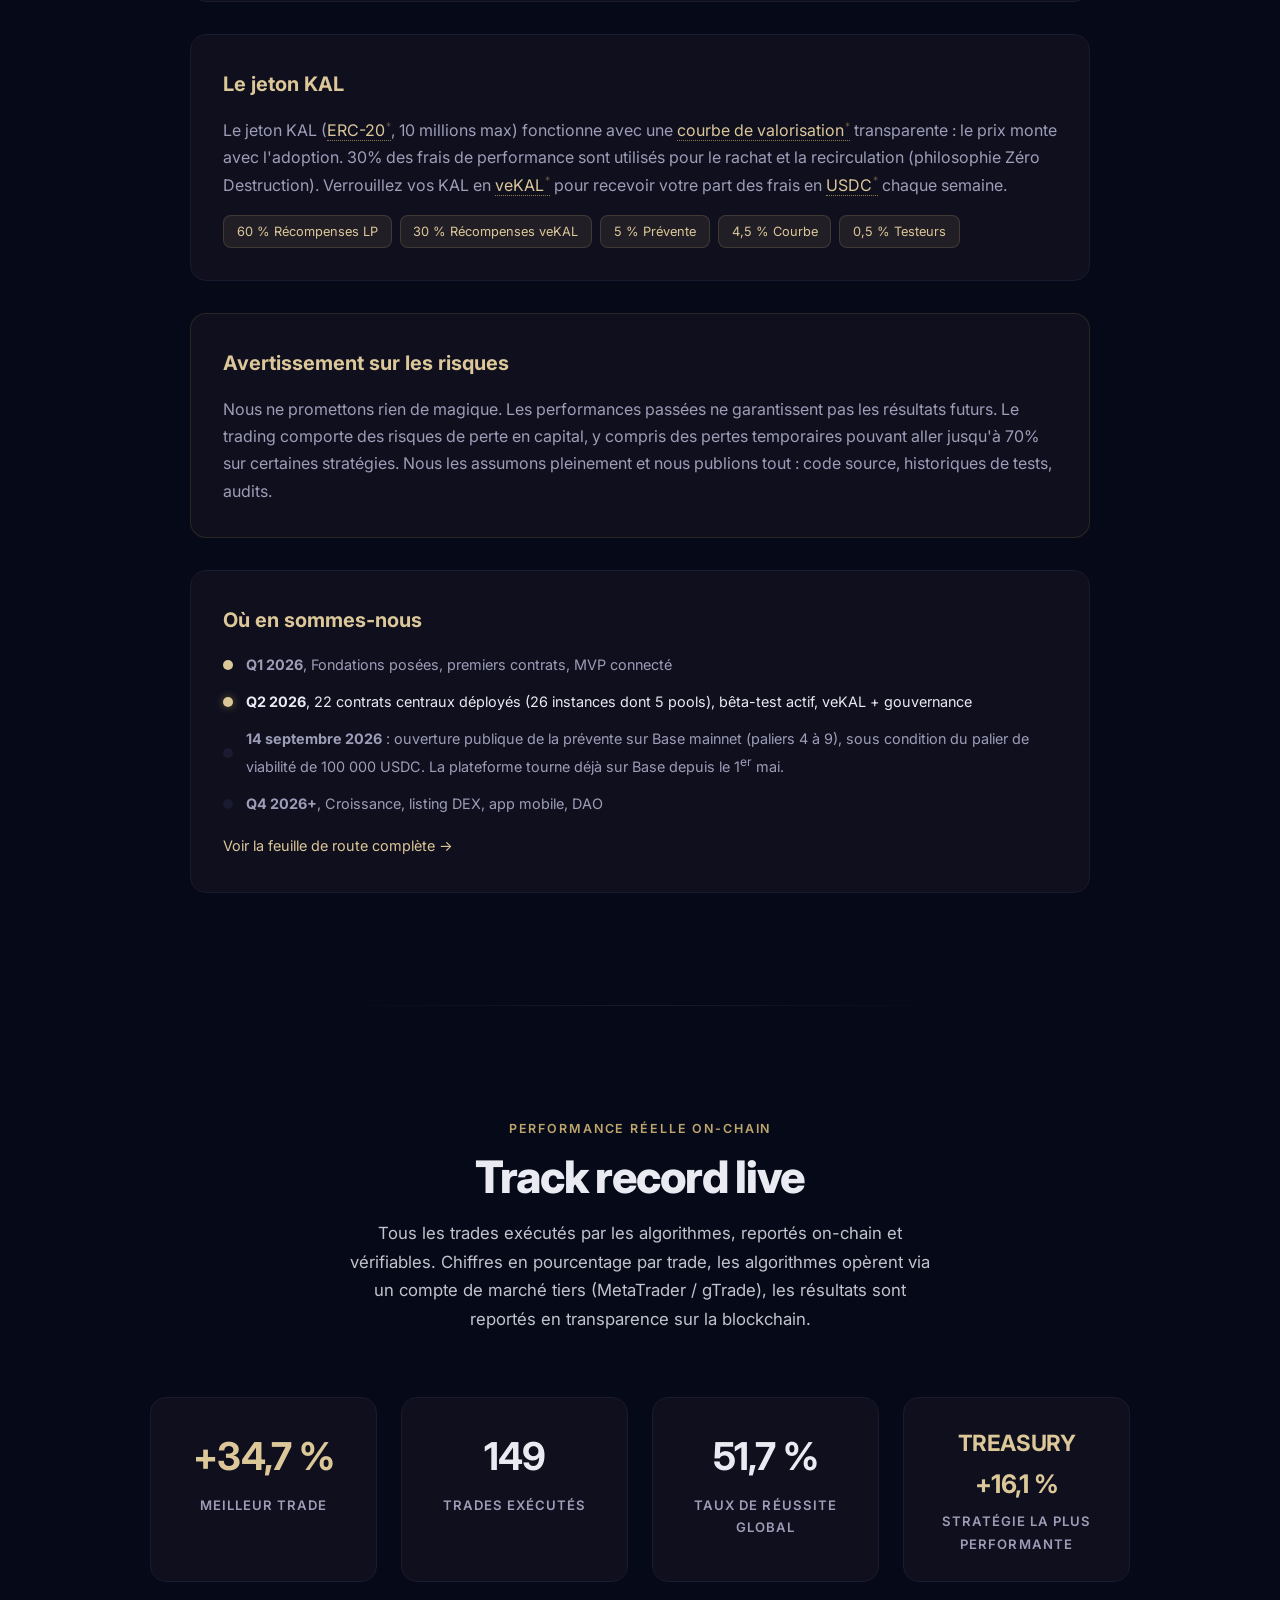
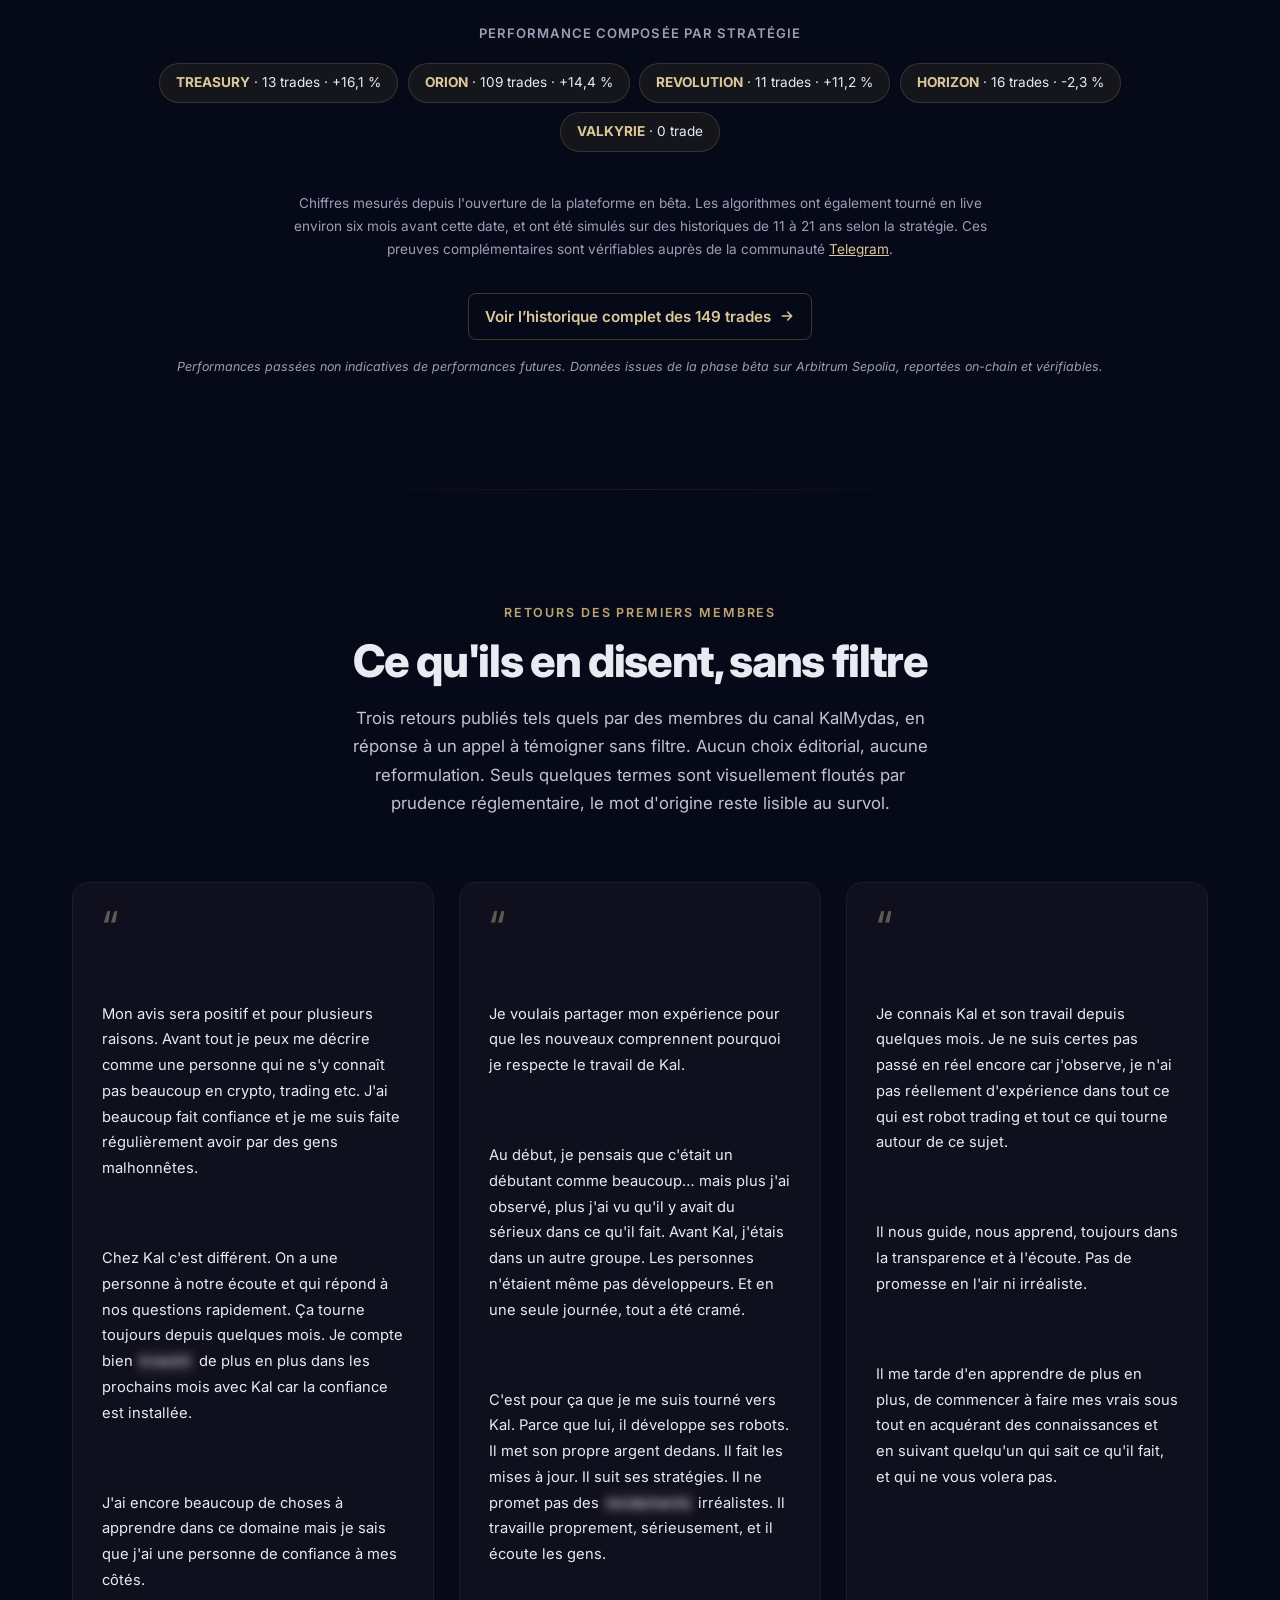
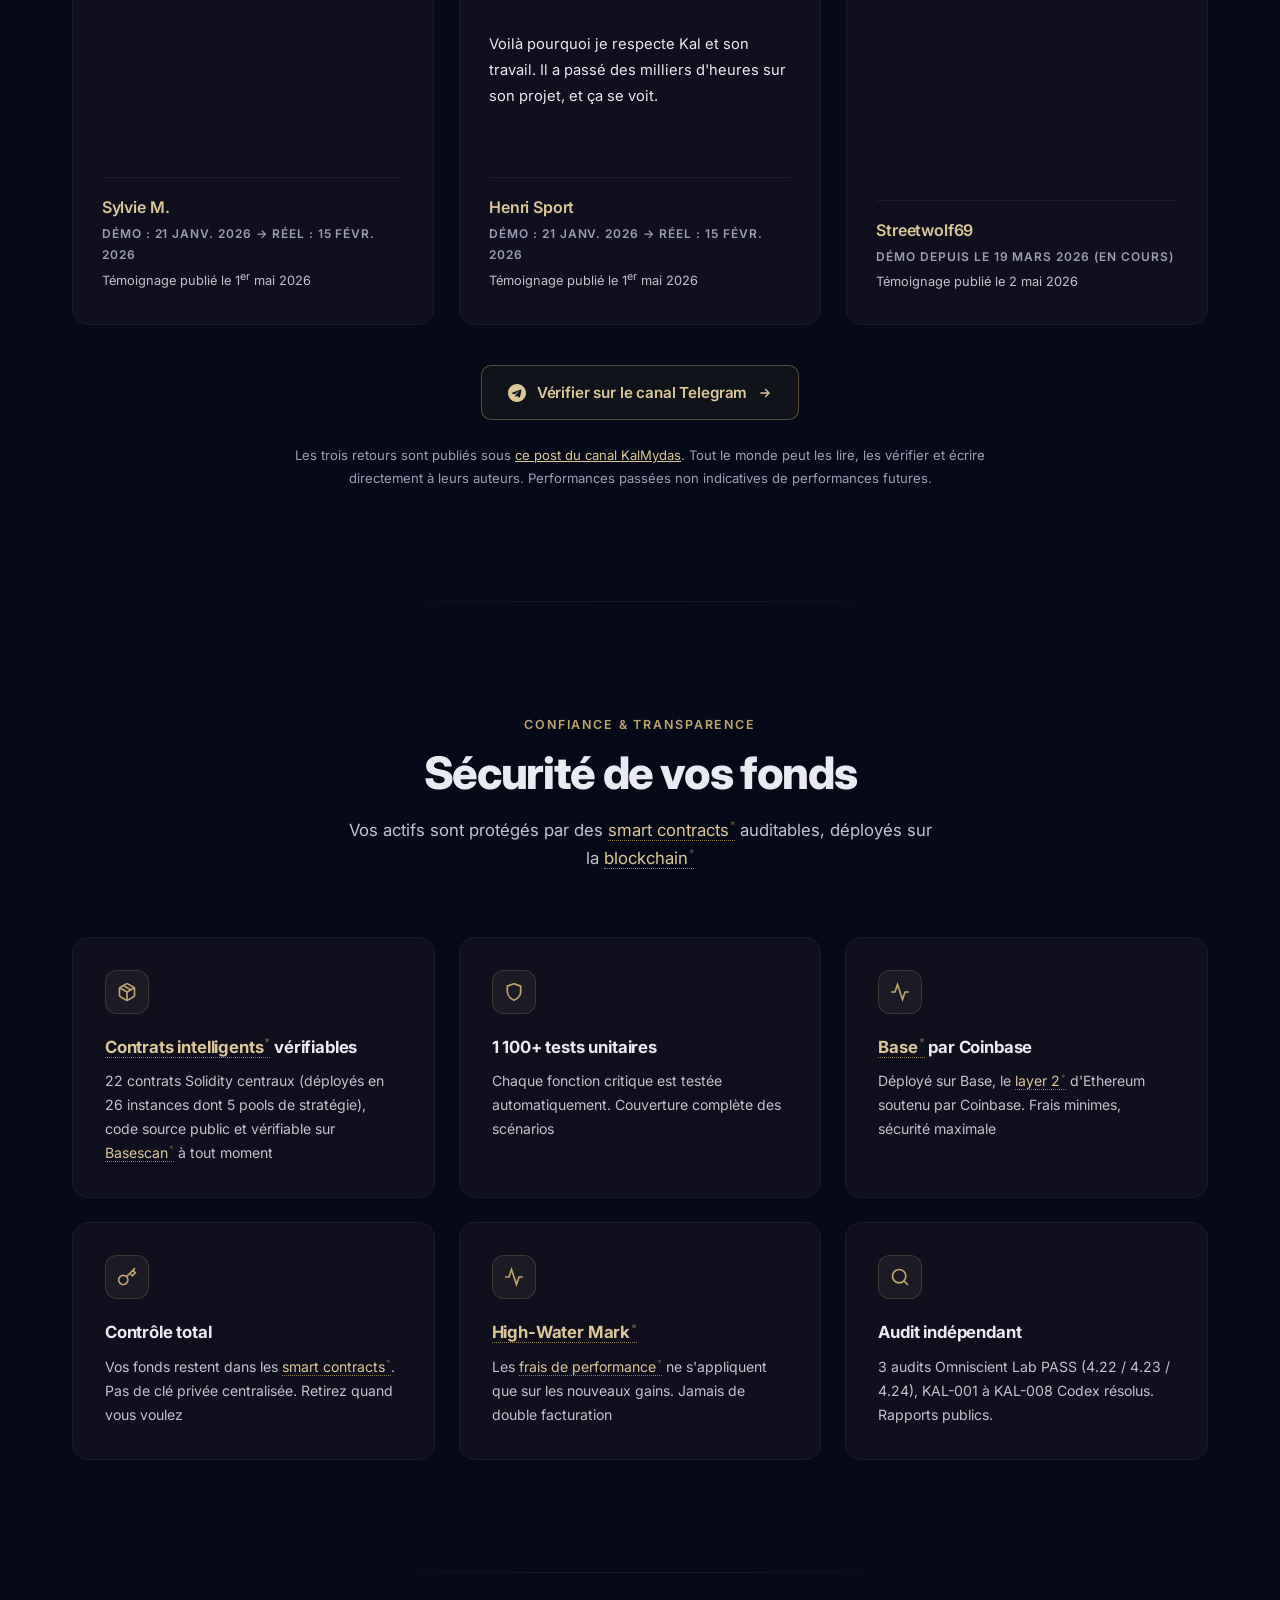
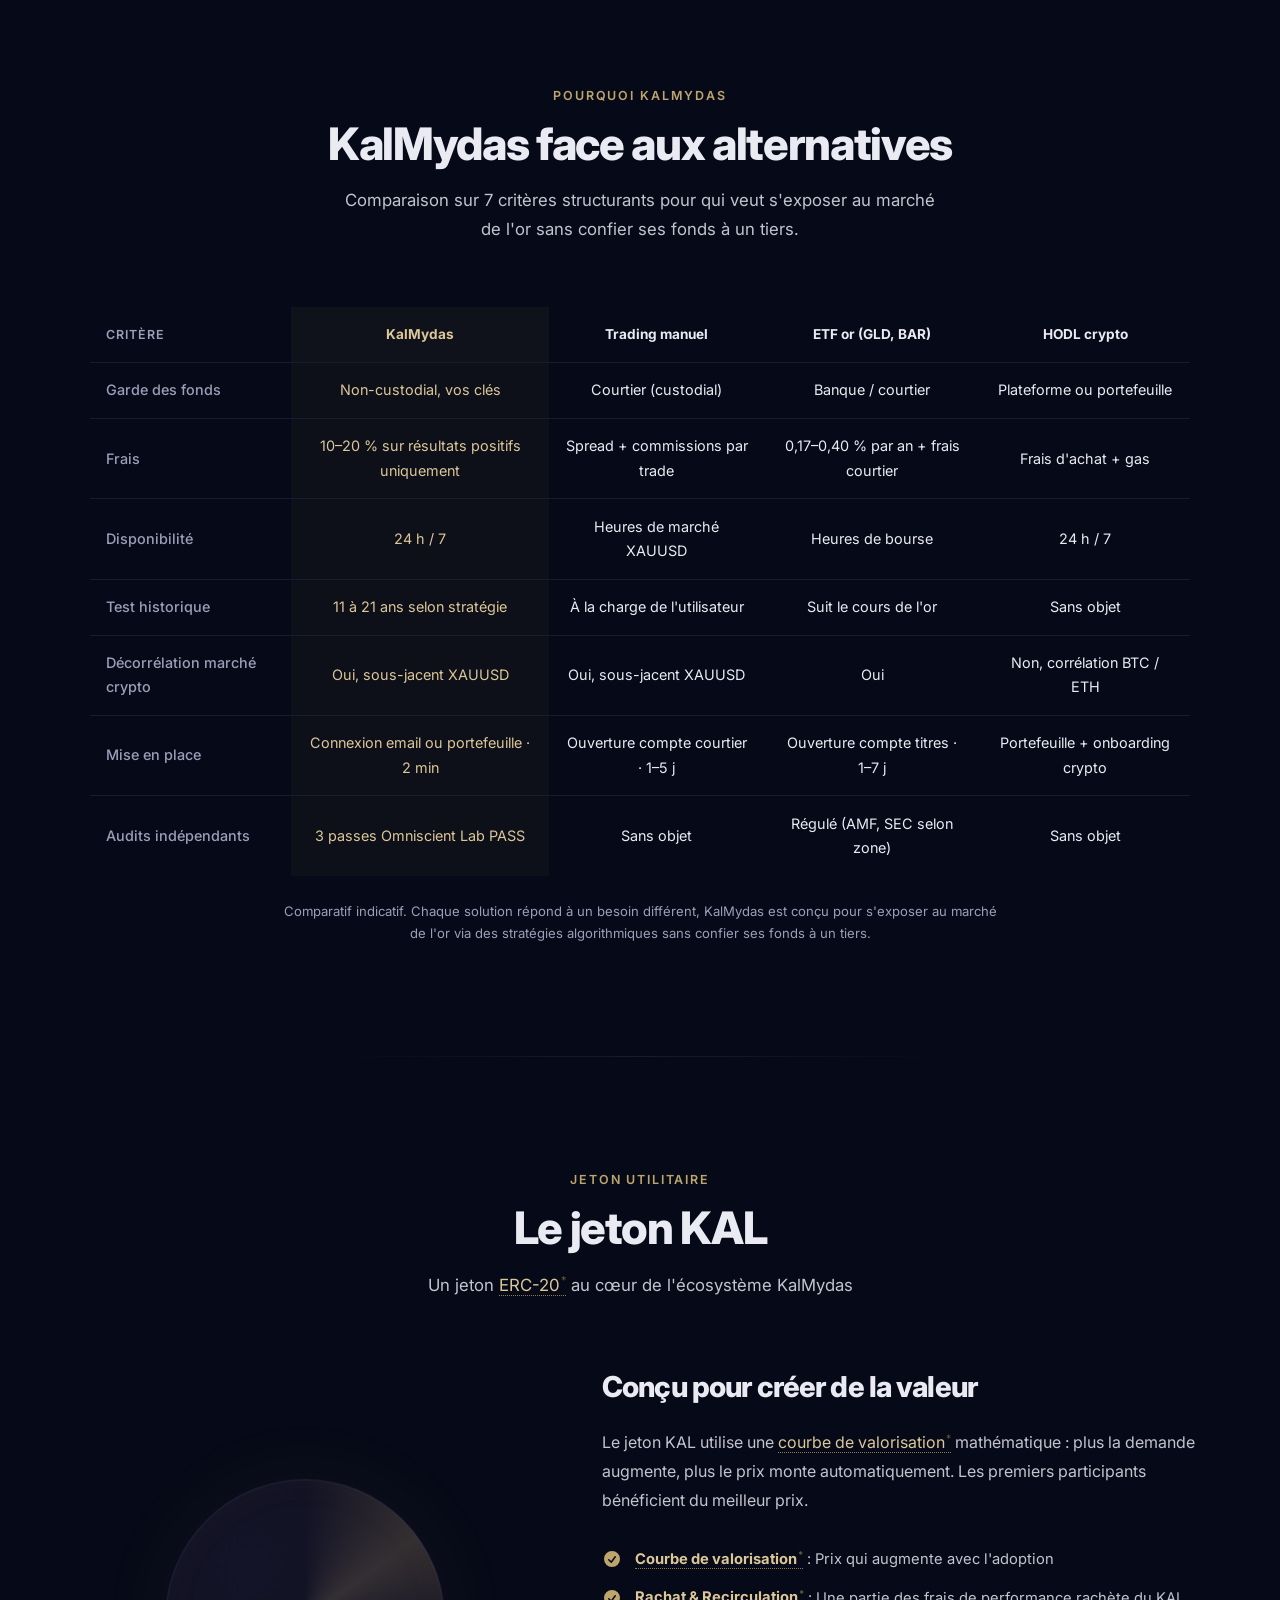
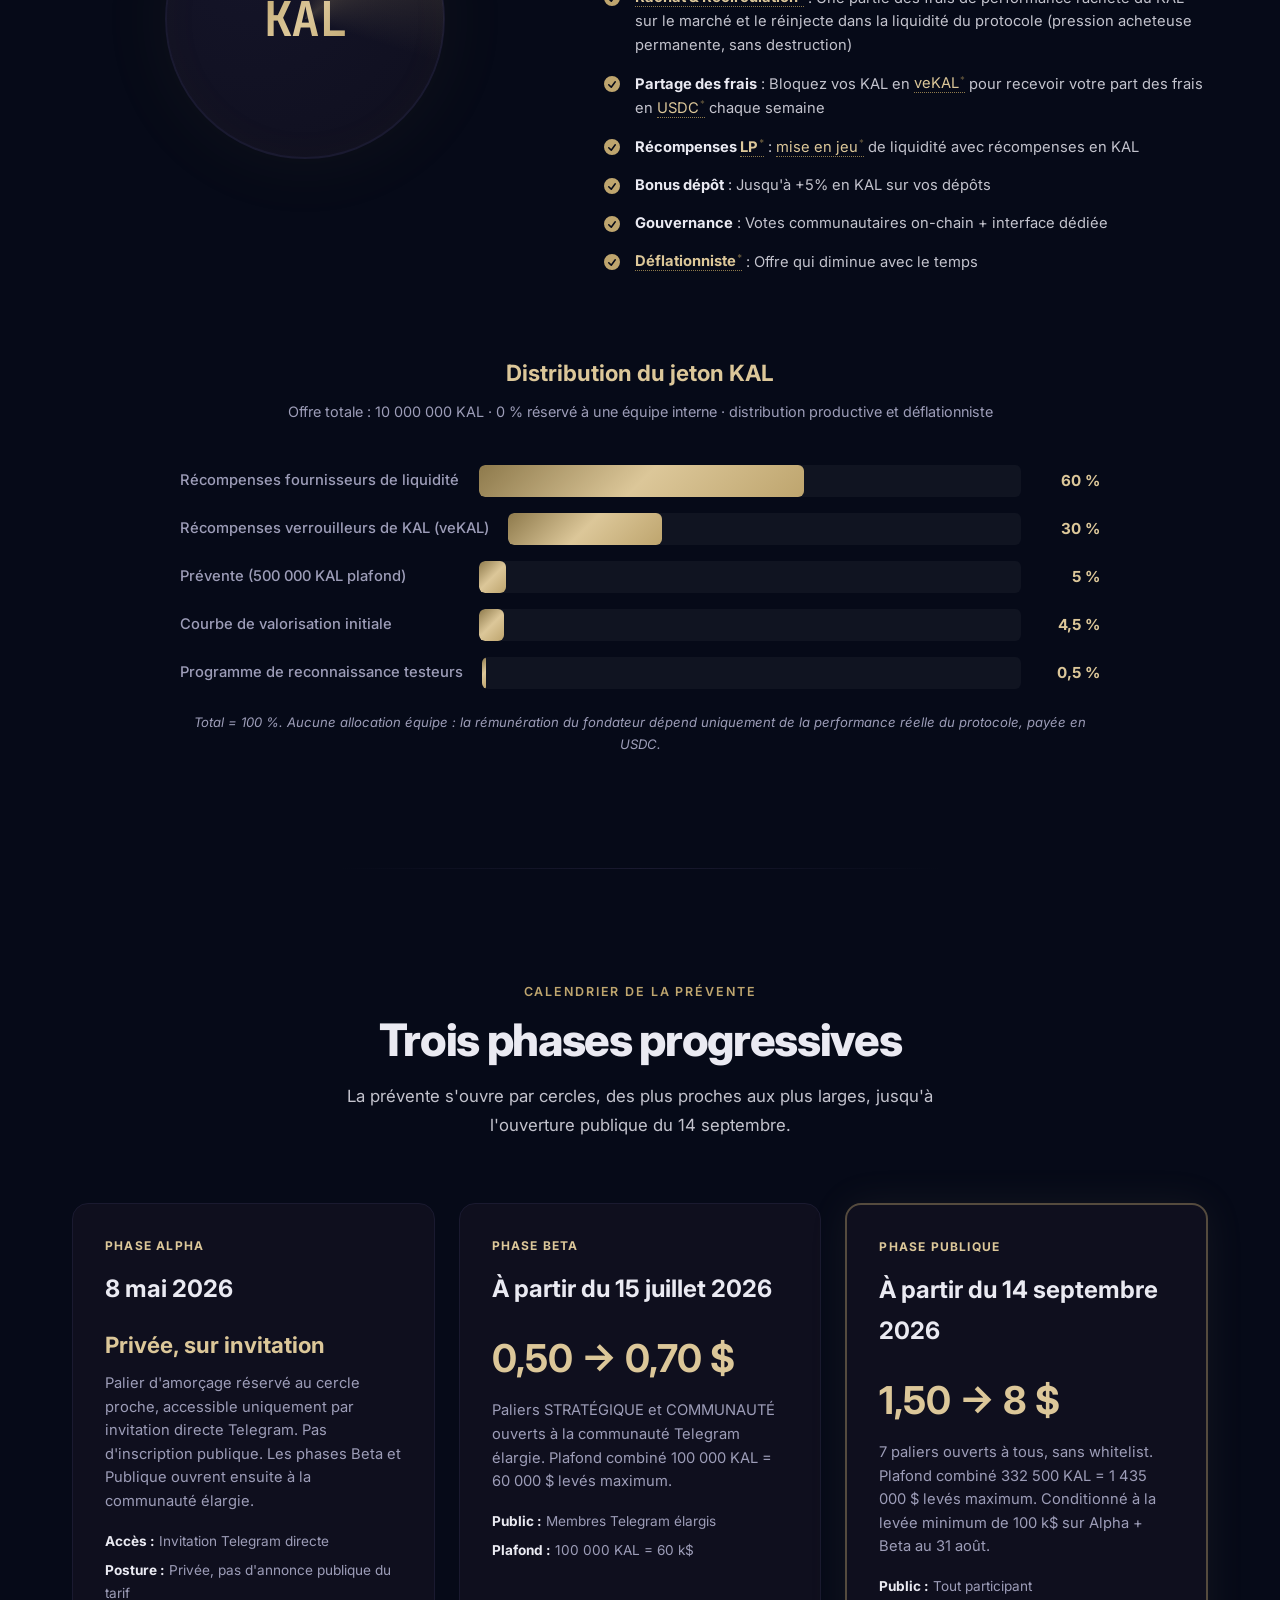
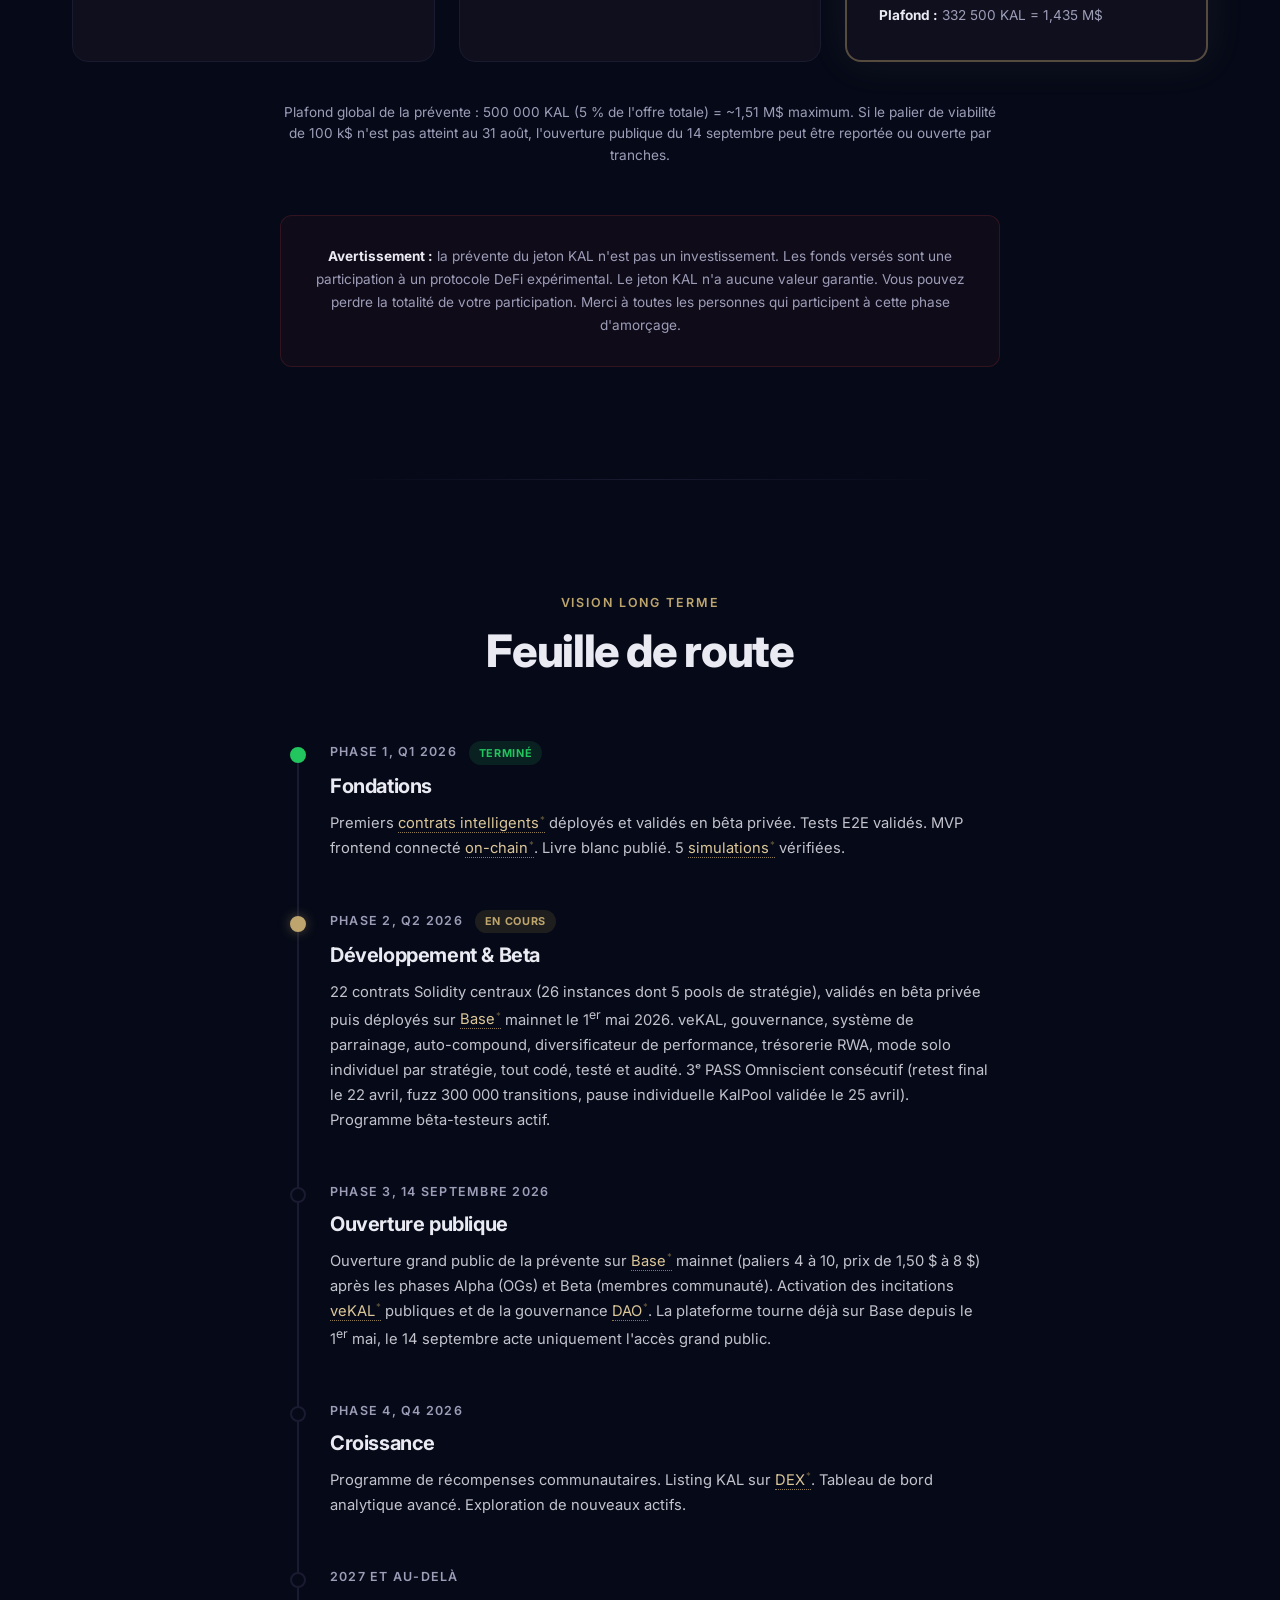
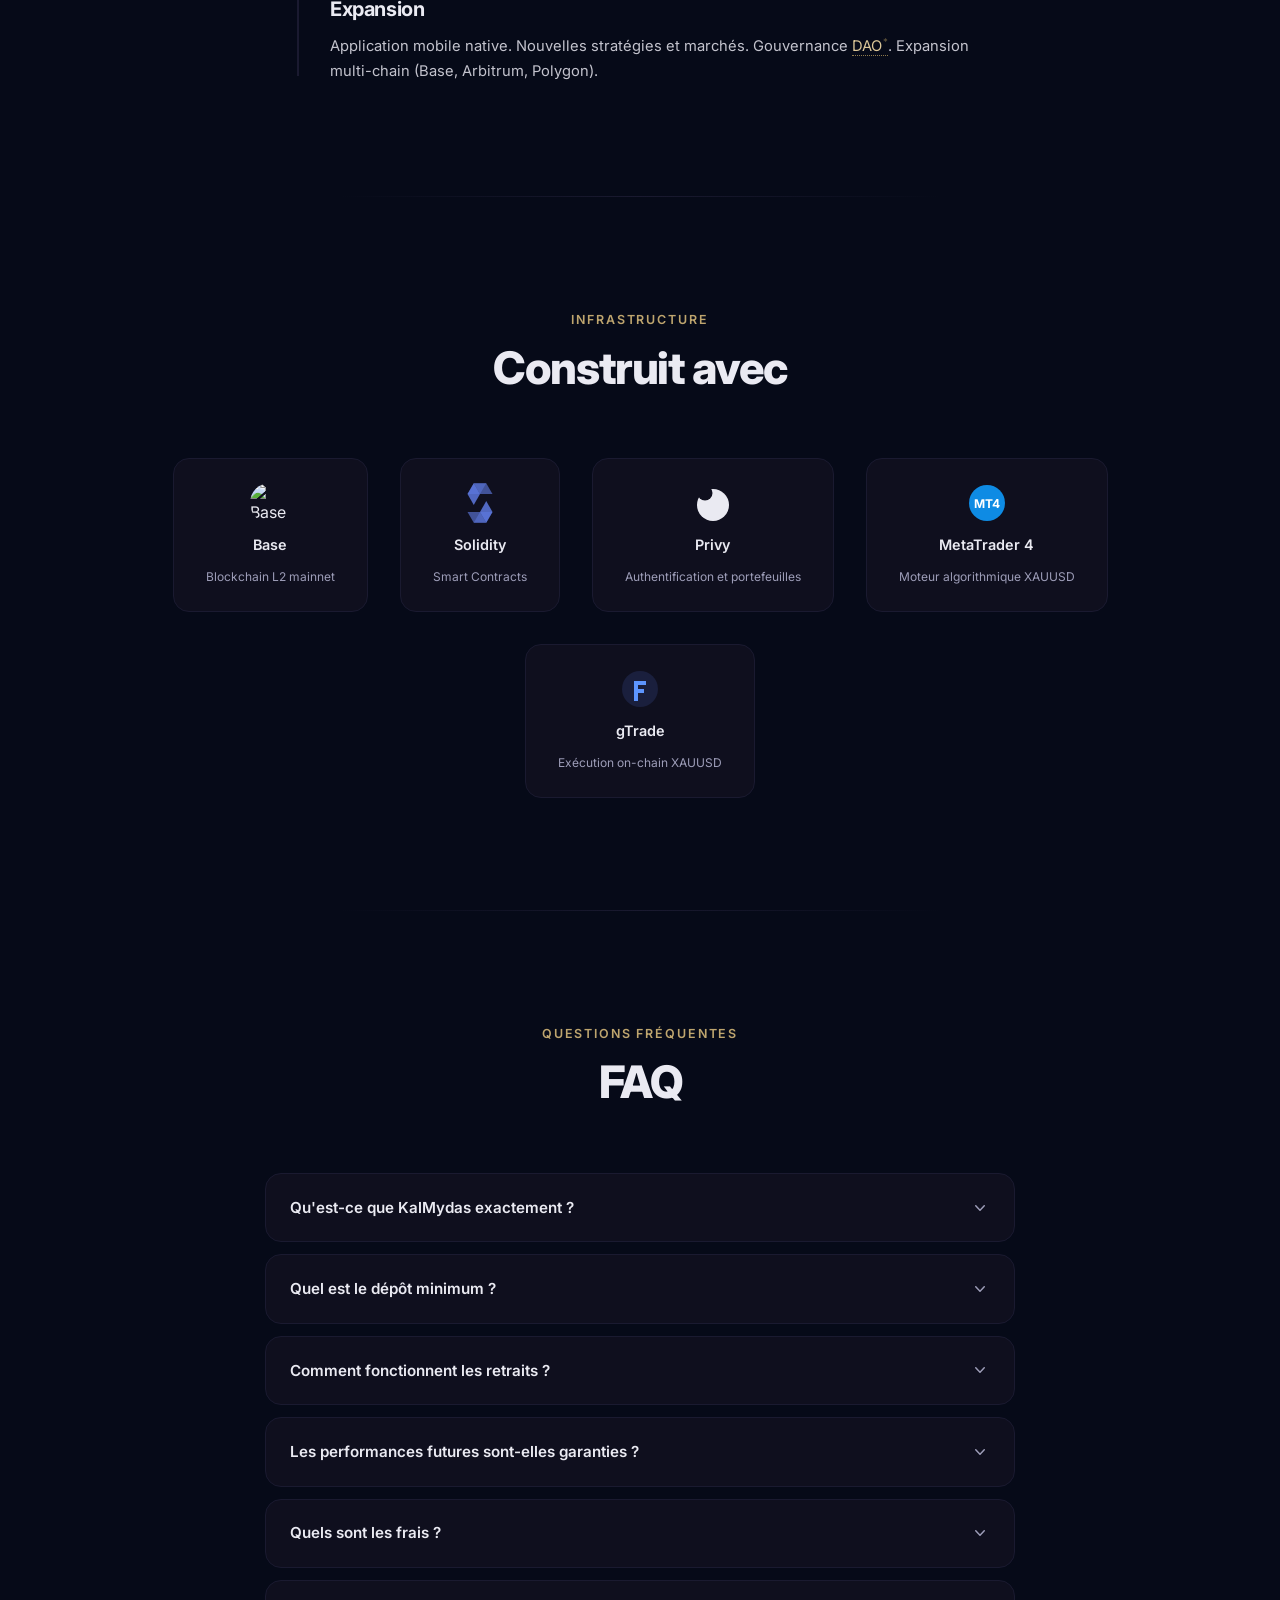
==== commit 56baac1d: "fix: landing FR — 'ensemble' au lieu d'agregateur, palier de viabilite, ponctuation suisse, refactor" ====
--- a/index.html
+++ b/index.html
@@ -1664,7 +1664,7 @@
         <!-- Why -->
         <div style="background: var(--bg-card); border: 1px solid var(--border); border-radius: 16px; padding: 2rem;">
           <h3 style="font-family: var(--font-display); font-size: 1.25rem; font-weight: 700; color: var(--gold-light); margin-bottom: 1rem;" data-i18n="about_why_h3">Pourquoi KalMydas existe</h3>
-          <p style="color: var(--text-muted); line-height: 1.7;" data-i18n="about_why_p">KalMydas n'est pas qu'un agrégateur d'algorithmes. C'est un protocole décentralisé construit autour de l'or et du bitcoin, pensé pour l'autonomie de ceux qui en font partie. Les algorithmes en sont le premier morceau, pas le dernier. Le projet est né d'une frustration simple : pourquoi le trading algorithmique professionnel, dont les résultats sont documentés depuis des décennies sur les marchés institutionnels, reste-t-il réservé aux banques et aux grandes structures financières ? Notre plateforme, construite sur <span class="g-term" data-g="base_l2">Base</span>, donne à tout le monde, dès 10 $, accès aux mêmes mécaniques que les professionnels.</p>
+          <p style="color: var(--text-muted); line-height: 1.7;" data-i18n="about_why_p">KalMydas n'est pas qu'un ensemble d'algorithmes. C'est un protocole décentralisé construit autour de l'or et du bitcoin, pensé pour l'autonomie de ceux qui en font partie. Les algorithmes en sont le premier morceau, pas le dernier. Le projet est né d'une frustration simple : pourquoi le trading algorithmique professionnel, dont les résultats sont documentés depuis des décennies sur les marchés institutionnels, reste-t-il réservé aux banques et aux grandes structures financières ? Notre plateforme, construite sur <span class="g-term" data-g="base_l2">Base</span>, donne à tout le monde, dès 10 $, accès aux mêmes mécaniques que les professionnels.</p>
         </div>
 
         <!-- Approach -->
@@ -1737,7 +1737,7 @@
             </div>
             <div style="display: flex; align-items: center; gap: 0.8rem;">
               <span style="width: 10px; height: 10px; border-radius: 50%; background: var(--border); flex-shrink: 0;"></span>
-              <span style="color: var(--text-muted); font-size: 0.9rem;" data-i18n="about_tl_3"><strong>14 septembre 2026</strong> : ouverture publique de la prévente sur Base mainnet (paliers 4 à 9), sous condition gate 100 000 USDC. La plateforme tourne déjà sur Base depuis le 1<sup>er</sup> mai.</span>
+              <span style="color: var(--text-muted); font-size: 0.9rem;" data-i18n="about_tl_3"><strong>14 septembre 2026</strong> : ouverture publique de la prévente sur Base mainnet (paliers 4 à 9), sous condition du palier de viabilité de 100 000 USDC. La plateforme tourne déjà sur Base depuis le 1<sup>er</sup> mai.</span>
             </div>
             <div style="display: flex; align-items: center; gap: 0.8rem;">
               <span style="width: 10px; height: 10px; border-radius: 50%; background: var(--border); flex-shrink: 0;"></span>
@@ -1796,7 +1796,7 @@
 
       <!-- Périmètre + autres preuves -->
       <div class="fade-in fade-in-delay-2" style="margin-top: 2.5rem; max-width: 720px; margin-left: auto; margin-right: auto;">
-        <p style="text-align: center; font-size: 0.85rem; color: var(--text-muted); line-height: 1.7;" data-i18n="track_scope">Chiffres mesurés depuis l'ouverture de la plateforme en bêta. Les algorithmes ont également tourné en live environ six mois avant cette date, et ont été simulés sur des historiques de 11 à 21 ans selon la stratégie, ces preuves complémentaires sont vérifiables auprès de la communauté <a href="https://kalmydas.ch" target="_blank" rel="noopener" style="color: var(--gold-light); text-decoration: underline;">Telegram</a>.</p>
+        <p style="text-align: center; font-size: 0.85rem; color: var(--text-muted); line-height: 1.7;" data-i18n="track_scope">Chiffres mesurés depuis l'ouverture de la plateforme en bêta. Les algorithmes ont également tourné en live environ six mois avant cette date, et ont été simulés sur des historiques de 11 à 21 ans selon la stratégie. Ces preuves complémentaires sont vérifiables auprès de la communauté <a href="https://kalmydas.ch" target="_blank" rel="noopener" style="color: var(--gold-light); text-decoration: underline;">Telegram</a>.</p>
       </div>
 
       <!-- CTA -->
@@ -2042,38 +2042,38 @@
         <div class="token-info fade-in">
           <h3 data-i18n="token_h3">Conçu pour créer de la valeur</h3>
           <p data-i18n="token_p">
-            Le jeton KAL utilise une <span class="g-term" data-g="bonding_curve">courbe de valorisation</span> mathématique :
+            Le jeton KAL utilise une <span class="g-term" data-g="bonding_curve">courbe de valorisation</span> mathématique&nbsp;:
             plus la demande augmente, plus le prix monte automatiquement.
             Les premiers participants bénéficient du meilleur prix.
           </p>
           <ul class="token-features">
             <li>
               <svg class="feature-icon" viewBox="0 0 20 20" fill="currentColor"><path fill-rule="evenodd" d="M10 18a8 8 0 100-16 8 8 0 000 16zm3.857-9.809a.75.75 0 00-1.214-.882l-3.483 4.79-1.88-1.88a.75.75 0 10-1.06 1.061l2.5 2.5a.75.75 0 001.137-.089l4-5.5z" clip-rule="evenodd"/></svg>
-              <span data-i18n="token_f1"><strong><span class="g-term" data-g="bonding_curve">Courbe de valorisation</span></strong>, Prix qui augmente avec l'adoption</span>
+              <span data-i18n="token_f1"><strong><span class="g-term" data-g="bonding_curve">Courbe de valorisation</span></strong>&nbsp;: Prix qui augmente avec l'adoption</span>
             </li>
             <li>
               <svg class="feature-icon" viewBox="0 0 20 20" fill="currentColor"><path fill-rule="evenodd" d="M10 18a8 8 0 100-16 8 8 0 000 16zm3.857-9.809a.75.75 0 00-1.214-.882l-3.483 4.79-1.88-1.88a.75.75 0 10-1.06 1.061l2.5 2.5a.75.75 0 001.137-.089l4-5.5z" clip-rule="evenodd"/></svg>
-              <span data-i18n="token_f2"><strong><span class="g-term" data-g="pol">Rachat &amp; Recirculation</span></strong>, Une partie des frais de performance rachète du KAL sur le marché et le réinjecte dans la liquidité du protocole (pression acheteuse permanente, sans destruction)</span>
+              <span data-i18n="token_f2"><strong><span class="g-term" data-g="pol">Rachat &amp; Recirculation</span></strong>&nbsp;: Une partie des frais de performance rachète du KAL sur le marché et le réinjecte dans la liquidité du protocole (pression acheteuse permanente, sans destruction)</span>
             </li>
             <li>
               <svg class="feature-icon" viewBox="0 0 20 20" fill="currentColor"><path fill-rule="evenodd" d="M10 18a8 8 0 100-16 8 8 0 000 16zm3.857-9.809a.75.75 0 00-1.214-.882l-3.483 4.79-1.88-1.88a.75.75 0 10-1.06 1.061l2.5 2.5a.75.75 0 001.137-.089l4-5.5z" clip-rule="evenodd"/></svg>
-              <span data-i18n="token_f3"><strong>Partage des frais</strong>, Bloquez vos KAL en <span class="g-term" data-g="vekal">veKAL</span> pour recevoir votre part des frais en <span class="g-term" data-g="usdc">USDC</span> chaque semaine</span>
+              <span data-i18n="token_f3"><strong>Partage des frais</strong>&nbsp;: Bloquez vos KAL en <span class="g-term" data-g="vekal">veKAL</span> pour recevoir votre part des frais en <span class="g-term" data-g="usdc">USDC</span> chaque semaine</span>
             </li>
             <li>
               <svg class="feature-icon" viewBox="0 0 20 20" fill="currentColor"><path fill-rule="evenodd" d="M10 18a8 8 0 100-16 8 8 0 000 16zm3.857-9.809a.75.75 0 00-1.214-.882l-3.483 4.79-1.88-1.88a.75.75 0 10-1.06 1.061l2.5 2.5a.75.75 0 001.137-.089l4-5.5z" clip-rule="evenodd"/></svg>
-              <span data-i18n="token_f4"><strong>Récompenses <span class="g-term" data-g="lp">LP</span></strong>, <span class="g-term" data-g="staking">mise en jeu</span> de liquidité avec récompenses en KAL</span>
+              <span data-i18n="token_f4"><strong>Récompenses <span class="g-term" data-g="lp">LP</span></strong>&nbsp;: <span class="g-term" data-g="staking">mise en jeu</span> de liquidité avec récompenses en KAL</span>
             </li>
             <li>
               <svg class="feature-icon" viewBox="0 0 20 20" fill="currentColor"><path fill-rule="evenodd" d="M10 18a8 8 0 100-16 8 8 0 000 16zm3.857-9.809a.75.75 0 00-1.214-.882l-3.483 4.79-1.88-1.88a.75.75 0 10-1.06 1.061l2.5 2.5a.75.75 0 001.137-.089l4-5.5z" clip-rule="evenodd"/></svg>
-              <span data-i18n="token_f5"><strong>Bonus dépôt</strong>, Jusqu'à +5% en KAL sur vos dépôts</span>
+              <span data-i18n="token_f5"><strong>Bonus dépôt</strong>&nbsp;: Jusqu'à +5% en KAL sur vos dépôts</span>
             </li>
             <li>
               <svg class="feature-icon" viewBox="0 0 20 20" fill="currentColor"><path fill-rule="evenodd" d="M10 18a8 8 0 100-16 8 8 0 000 16zm3.857-9.809a.75.75 0 00-1.214-.882l-3.483 4.79-1.88-1.88a.75.75 0 10-1.06 1.061l2.5 2.5a.75.75 0 001.137-.089l4-5.5z" clip-rule="evenodd"/></svg>
-              <span data-i18n="token_f6"><strong>Gouvernance</strong>, Votes communautaires on-chain + interface dédiée</span>
+              <span data-i18n="token_f6"><strong>Gouvernance</strong>&nbsp;: Votes communautaires on-chain + interface dédiée</span>
             </li>
             <li>
               <svg class="feature-icon" viewBox="0 0 20 20" fill="currentColor"><path fill-rule="evenodd" d="M10 18a8 8 0 100-16 8 8 0 000 16zm3.857-9.809a.75.75 0 00-1.214-.882l-3.483 4.79-1.88-1.88a.75.75 0 10-1.06 1.061l2.5 2.5a.75.75 0 001.137-.089l4-5.5z" clip-rule="evenodd"/></svg>
-              <span data-i18n="token_f7"><strong><span class="g-term" data-g="deflationniste">Déflationniste</span></strong>, Offre qui diminue avec le temps</span>
+              <span data-i18n="token_f7"><strong><span class="g-term" data-g="deflationniste">Déflationniste</span></strong>&nbsp;: Offre qui diminue avec le temps</span>
             </li>
           </ul>
         </div>
@@ -2088,32 +2088,37 @@
           <div style="display: flex; align-items: center;">
             <div style="min-width: 280px; color: var(--text-muted); font-weight: 500; font-size: 0.92rem;" data-i18n="token_dist_1">Récompenses fournisseurs de liquidité</div>
             <div style="flex: 1; height: 32px; background: rgba(255,255,255,0.04); border-radius: 6px; overflow: hidden; margin: 0 1.2rem;">
-              <div style="height: 100%; background: var(--gradient-gold); border-radius: 6px; display: flex; align-items: center; justify-content: center; width: 60%;"><span style="font-weight: 700; font-size: 0.85rem; color: #0a0a0f;">60 %</span></div>
+              <div style="height: 100%; background: var(--gradient-gold); border-radius: 6px; width: 60%;"></div>
             </div>
+            <div style="min-width: 60px; text-align: right; font-weight: 700; color: var(--gold-light); font-size: 0.95rem;">60&nbsp;%</div>
           </div>
           <div style="display: flex; align-items: center;">
             <div style="min-width: 280px; color: var(--text-muted); font-weight: 500; font-size: 0.92rem;" data-i18n="token_dist_2">Récompenses verrouilleurs de KAL (veKAL)</div>
             <div style="flex: 1; height: 32px; background: rgba(255,255,255,0.04); border-radius: 6px; overflow: hidden; margin: 0 1.2rem;">
-              <div style="height: 100%; background: var(--gradient-gold); border-radius: 6px; display: flex; align-items: center; justify-content: center; width: 30%;"><span style="font-weight: 700; font-size: 0.85rem; color: #0a0a0f;">30 %</span></div>
+              <div style="height: 100%; background: var(--gradient-gold); border-radius: 6px; width: 30%;"></div>
             </div>
+            <div style="min-width: 60px; text-align: right; font-weight: 700; color: var(--gold-light); font-size: 0.95rem;">30&nbsp;%</div>
           </div>
           <div style="display: flex; align-items: center;">
             <div style="min-width: 280px; color: var(--text-muted); font-weight: 500; font-size: 0.92rem;" data-i18n="token_dist_3">Prévente (500 000 KAL plafond)</div>
             <div style="flex: 1; height: 32px; background: rgba(255,255,255,0.04); border-radius: 6px; overflow: hidden; margin: 0 1.2rem;">
-              <div style="height: 100%; background: var(--gradient-gold); border-radius: 6px; display: flex; align-items: center; justify-content: center; width: 5%;"><span style="font-weight: 700; font-size: 0.85rem; color: #0a0a0f;">5 %</span></div>
+              <div style="height: 100%; background: var(--gradient-gold); border-radius: 6px; width: 5%;"></div>
             </div>
+            <div style="min-width: 60px; text-align: right; font-weight: 700; color: var(--gold-light); font-size: 0.95rem;">5&nbsp;%</div>
           </div>
           <div style="display: flex; align-items: center;">
             <div style="min-width: 280px; color: var(--text-muted); font-weight: 500; font-size: 0.92rem;" data-i18n="token_dist_4">Courbe de valorisation initiale</div>
             <div style="flex: 1; height: 32px; background: rgba(255,255,255,0.04); border-radius: 6px; overflow: hidden; margin: 0 1.2rem;">
-              <div style="height: 100%; background: var(--gradient-gold); border-radius: 6px; display: flex; align-items: center; justify-content: center; width: 4.5%;"><span style="font-weight: 700; font-size: 0.85rem; color: #0a0a0f;">4,5 %</span></div>
+              <div style="height: 100%; background: var(--gradient-gold); border-radius: 6px; width: 4.5%;"></div>
             </div>
+            <div style="min-width: 60px; text-align: right; font-weight: 700; color: var(--gold-light); font-size: 0.95rem;">4,5&nbsp;%</div>
           </div>
           <div style="display: flex; align-items: center;">
             <div style="min-width: 280px; color: var(--text-muted); font-weight: 500; font-size: 0.92rem;" data-i18n="token_dist_5">Programme de reconnaissance testeurs</div>
             <div style="flex: 1; height: 32px; background: rgba(255,255,255,0.04); border-radius: 6px; overflow: hidden; margin: 0 1.2rem;">
-              <div style="height: 100%; background: var(--gradient-gold); border-radius: 6px; display: flex; align-items: center; justify-content: center; min-width: 32px; width: 0.5%;"><span style="font-weight: 700; font-size: 0.75rem; color: #0a0a0f;">0,5 %</span></div>
+              <div style="height: 100%; background: var(--gradient-gold); border-radius: 6px; min-width: 4px; width: 0.5%;"></div>
             </div>
+            <div style="min-width: 60px; text-align: right; font-weight: 700; color: var(--gold-light); font-size: 0.95rem;">0,5&nbsp;%</div>
           </div>
         </div>
         <p style="text-align: center; color: var(--text-muted); font-size: 0.82rem; margin-top: 1.4rem; font-style: italic;" data-i18n="token_dist_footnote">Total = 100 %. Aucune allocation équipe : la rémunération du fondateur dépend uniquement de la performance réelle du protocole, payée en USDC.</p>
@@ -2355,7 +2360,7 @@
           </div>
           <div class="faq-answer">
             <div class="faq-answer-inner">
-              <span data-i18n="faq_5_a">Pas de frais d'entrée ni de sortie. Les seuls frais sont des frais de performance (10% à 20% selon la stratégie) prélevés uniquement sur les nouveaux gains grâce au système de High-Water Mark. Vous ne payez que si vous gagnez.</span>
+              <span data-i18n="faq_5_a">Pas de frais d'entrée ni de sortie. Frais de performance de 8&nbsp;% à 20&nbsp;% selon la stratégie, prélevés sur les nouveaux gains grâce au système de <span class="g-term" data-g="hwm">High-Water Mark</span>. Frais de gestion annuels de 1&nbsp;% à 2,5&nbsp;% selon le pool.</span>
             </div>
           </div>
         </div>
@@ -2731,4 +2736,4 @@
 
 </body>
 </html>
-                                                                                                                                                                                                                                                                                                                                                                                                                                                                                                                                                                                                                                                                                                                                                                                                                                                                                                                                                                                                                                                                                                                                                                                                                                                                                                                                                                                                                                                                                                                                                                                                                                                                                                                                                                                                                                                                                                                                                                                                                                                                                                                                                                                                                                                                          +                                                                                                                                                                                                                                                                                                                                                                                                                                                                                                                                                                                                                                                                                                                                                                                                                                                                                                                                                                                                                                                                                                                                                                                                                                                                                                                                                                                                                                                                                                                                                                                                                                                                                                                                                                                                                                                                                                                                                                                                                                                                                                                                                  
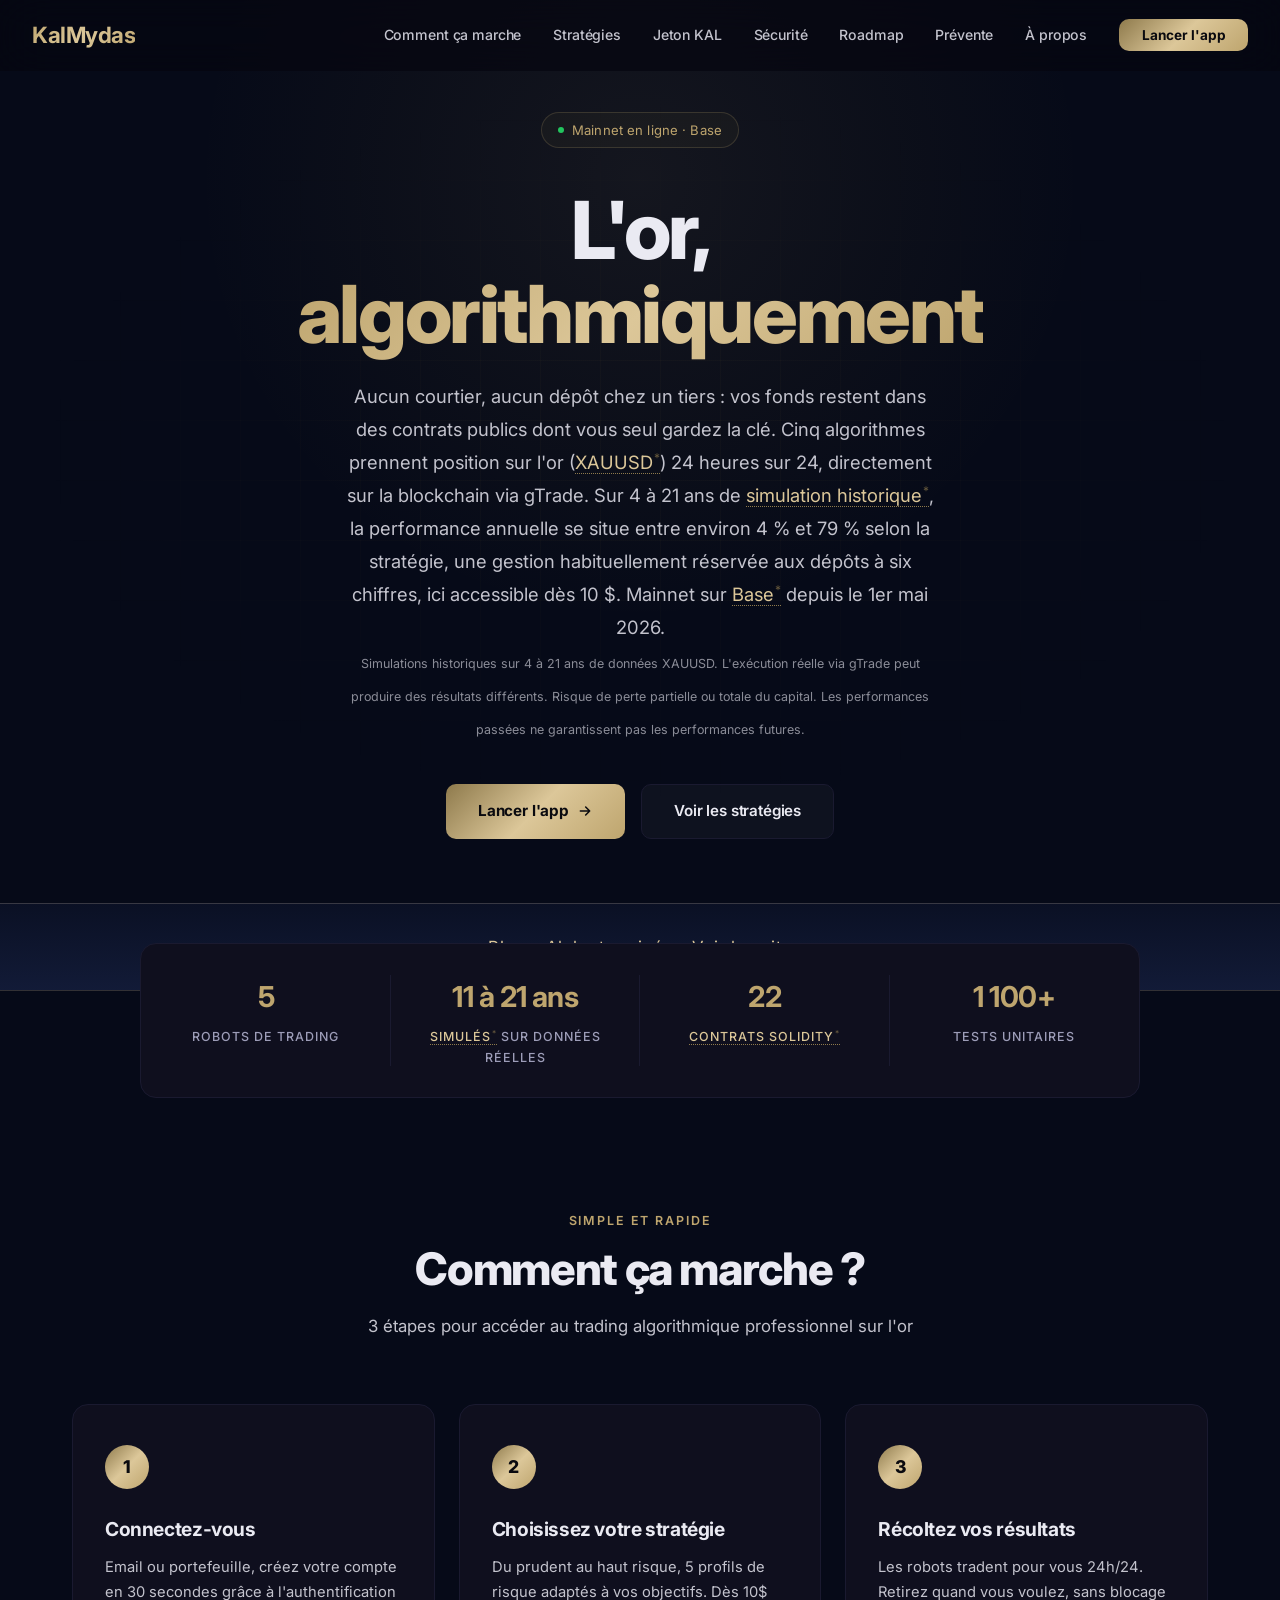
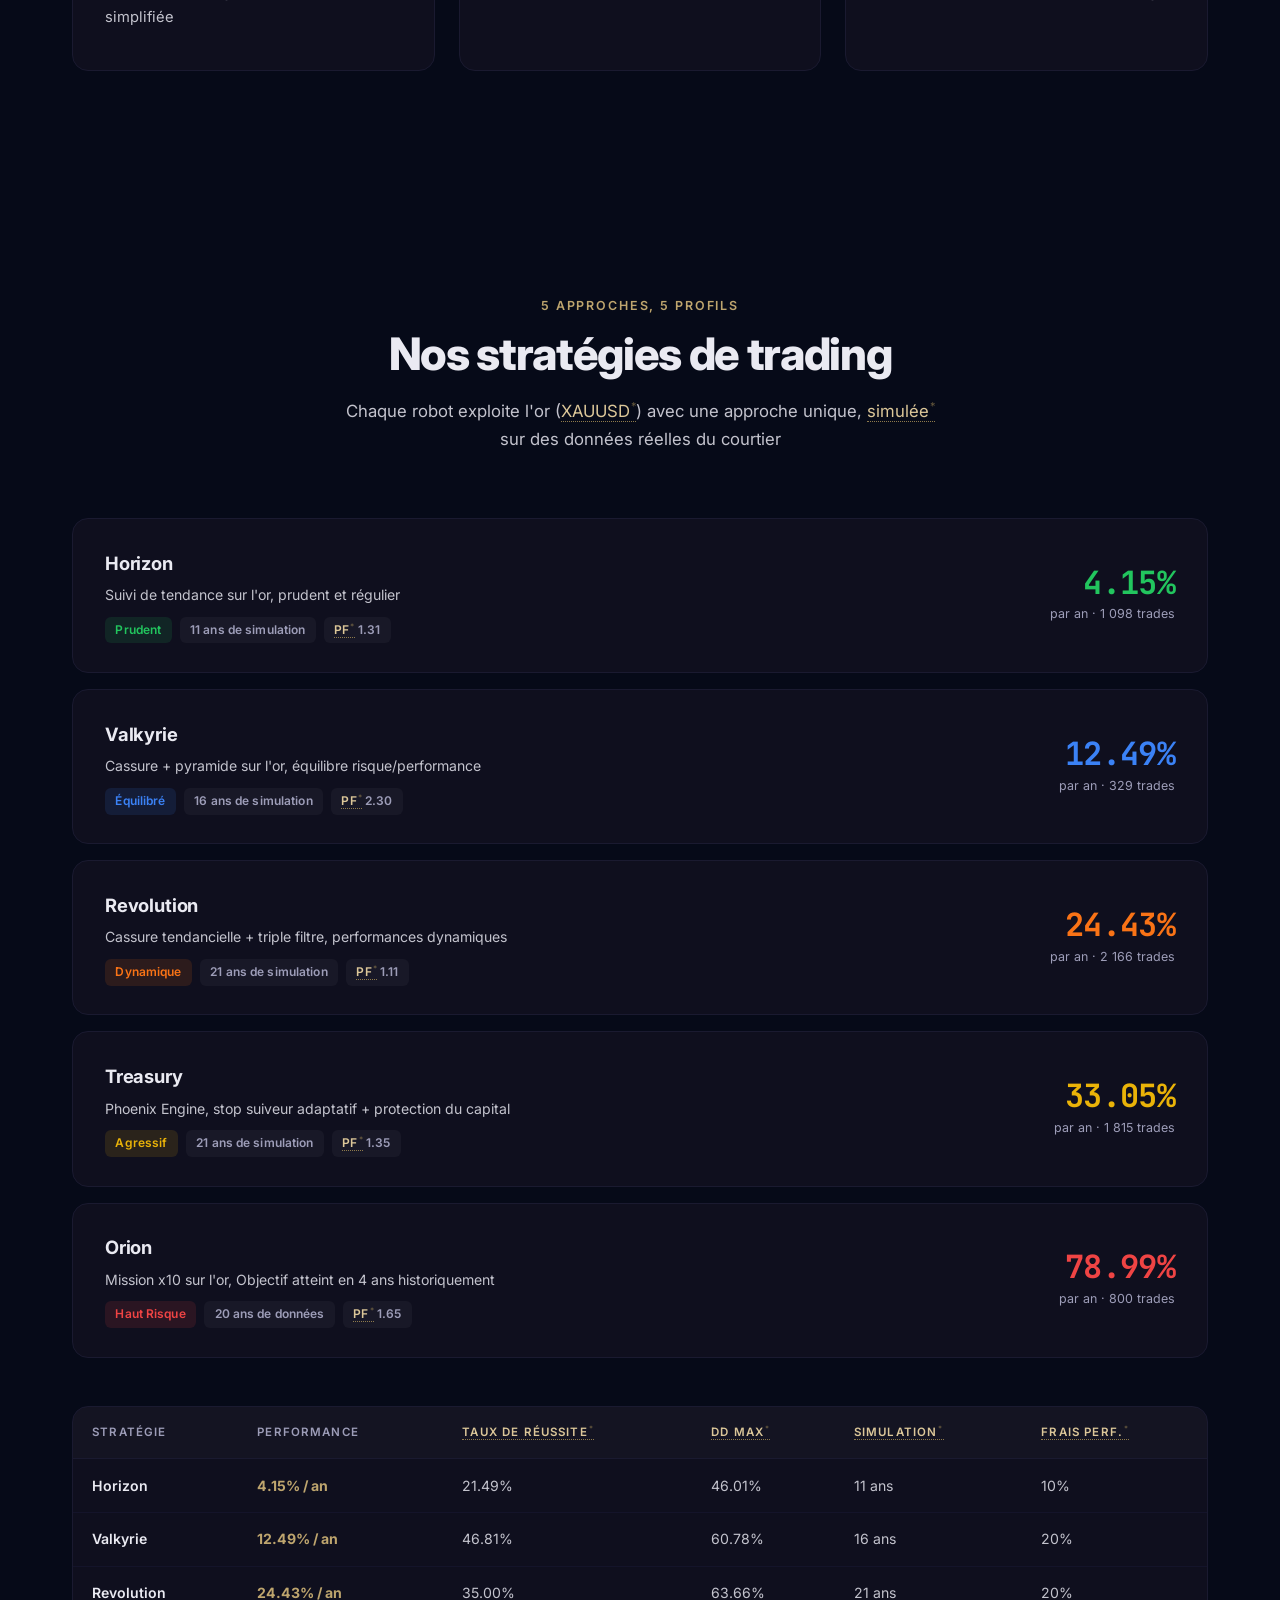
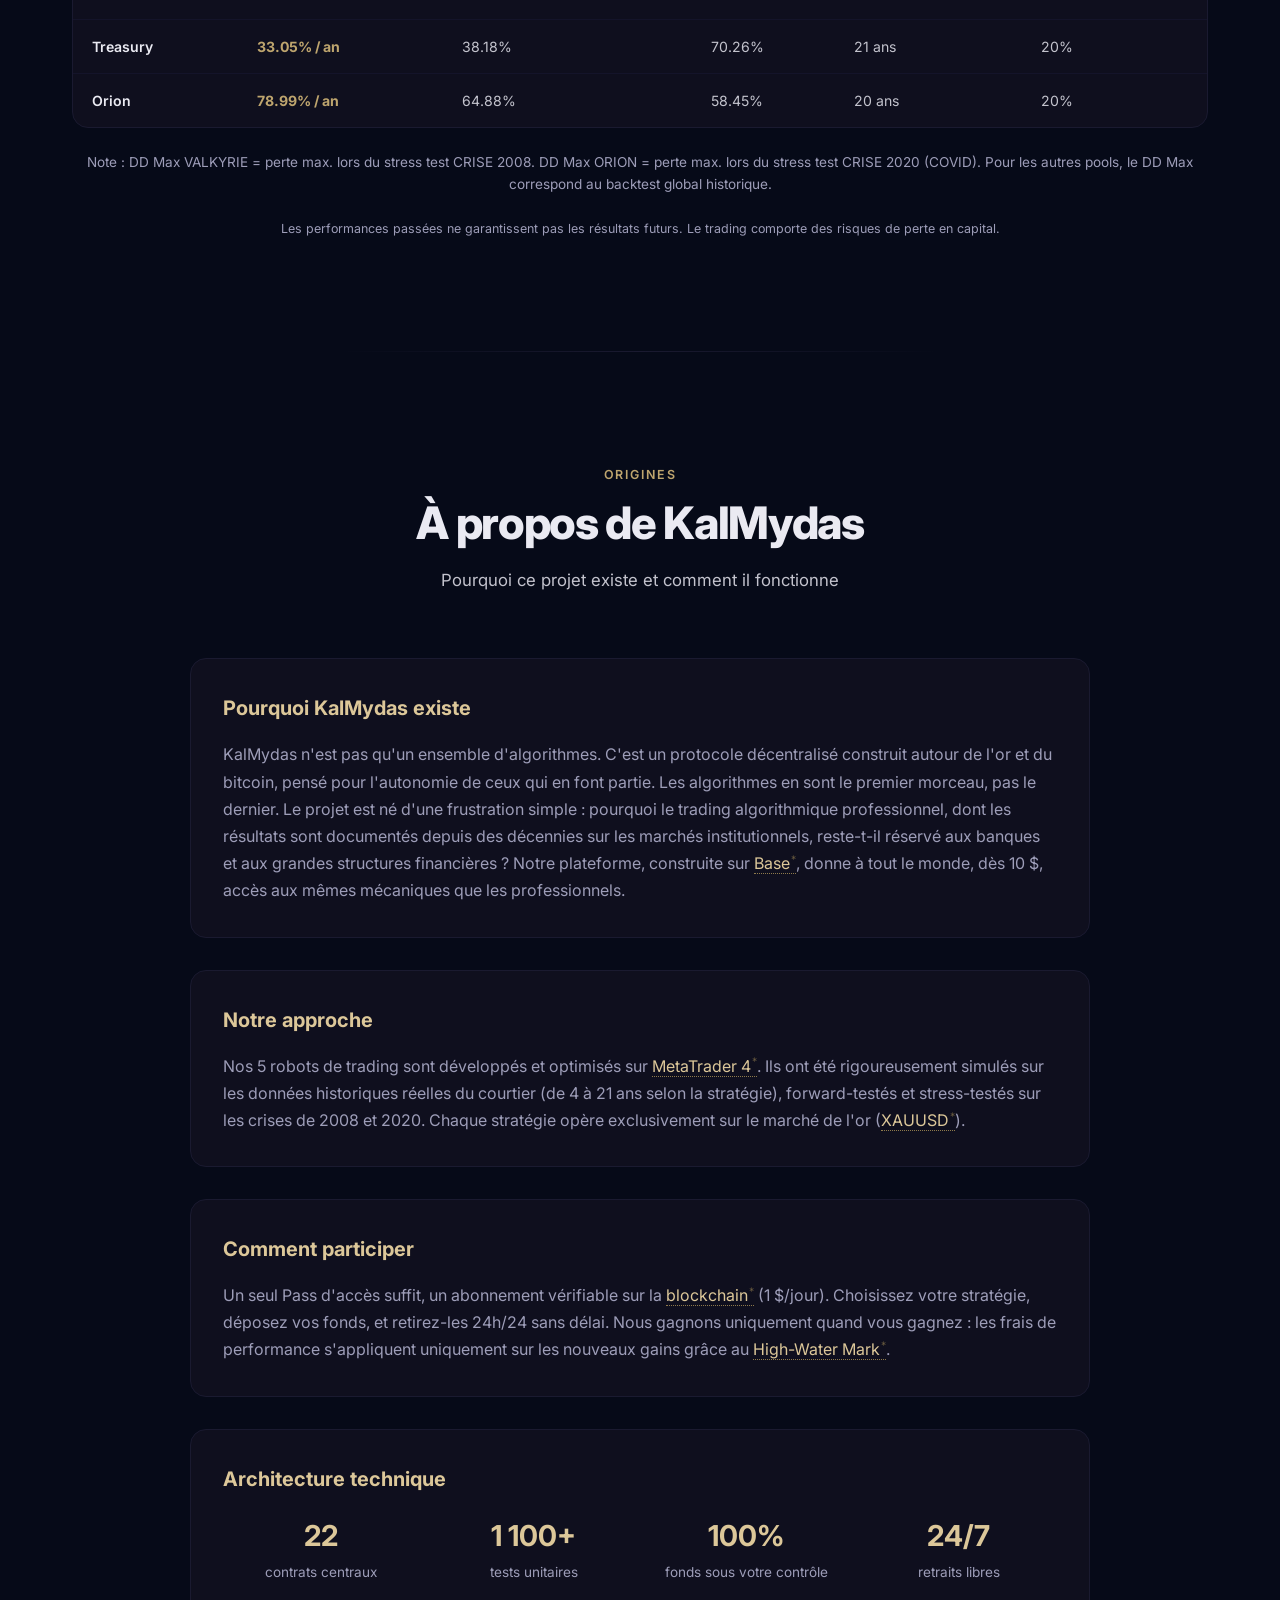
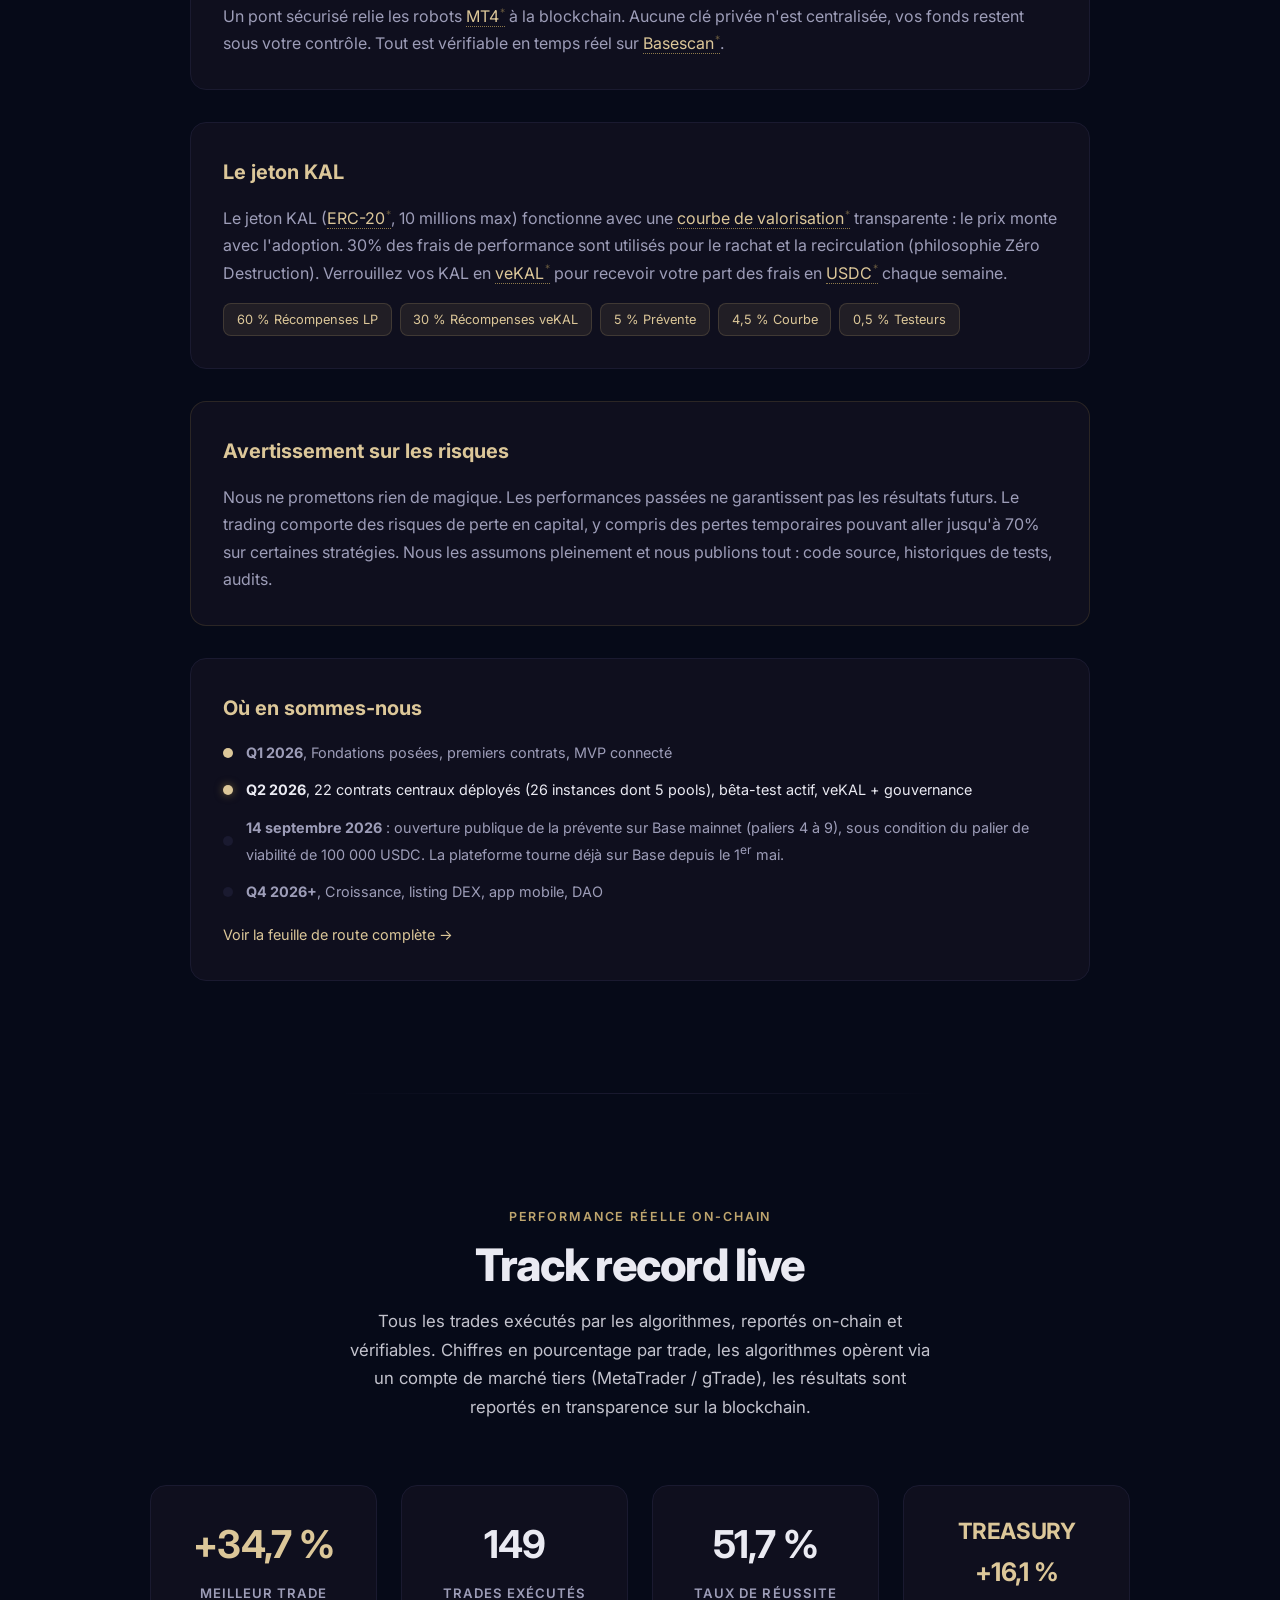
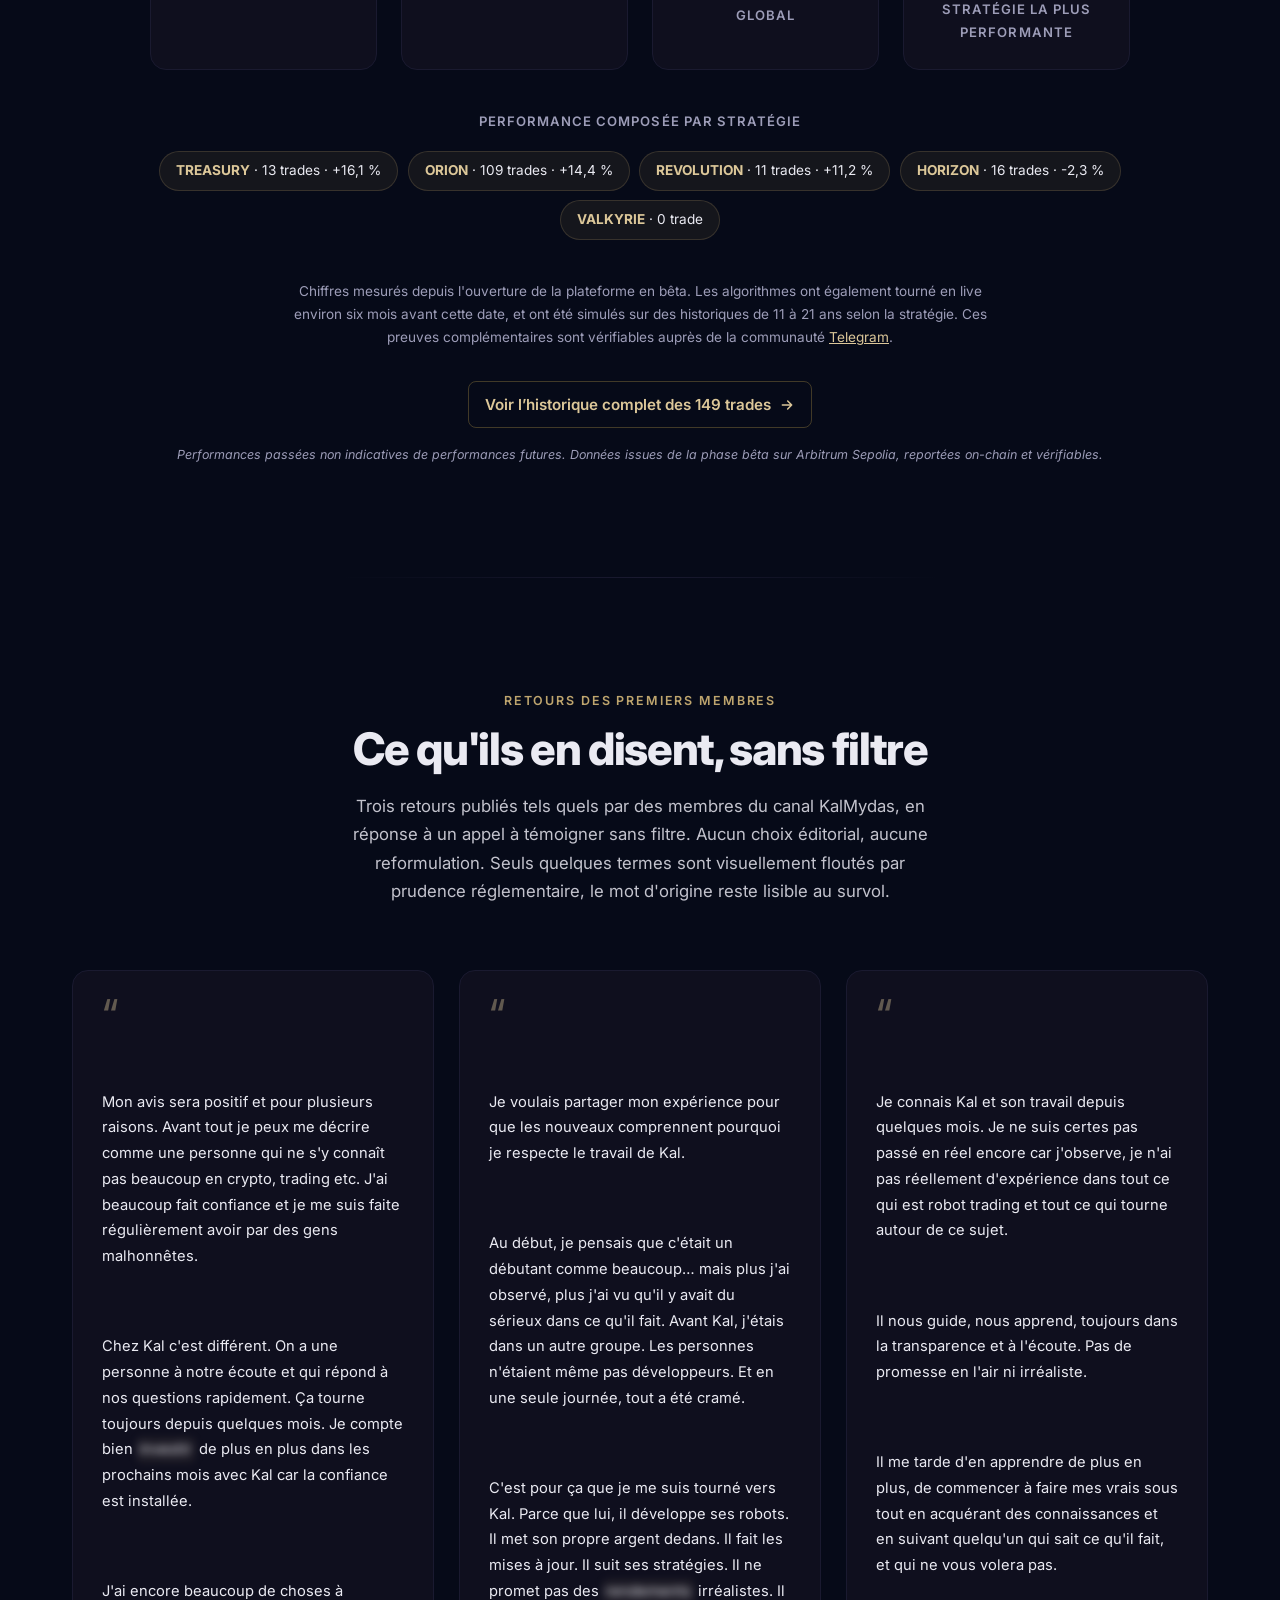
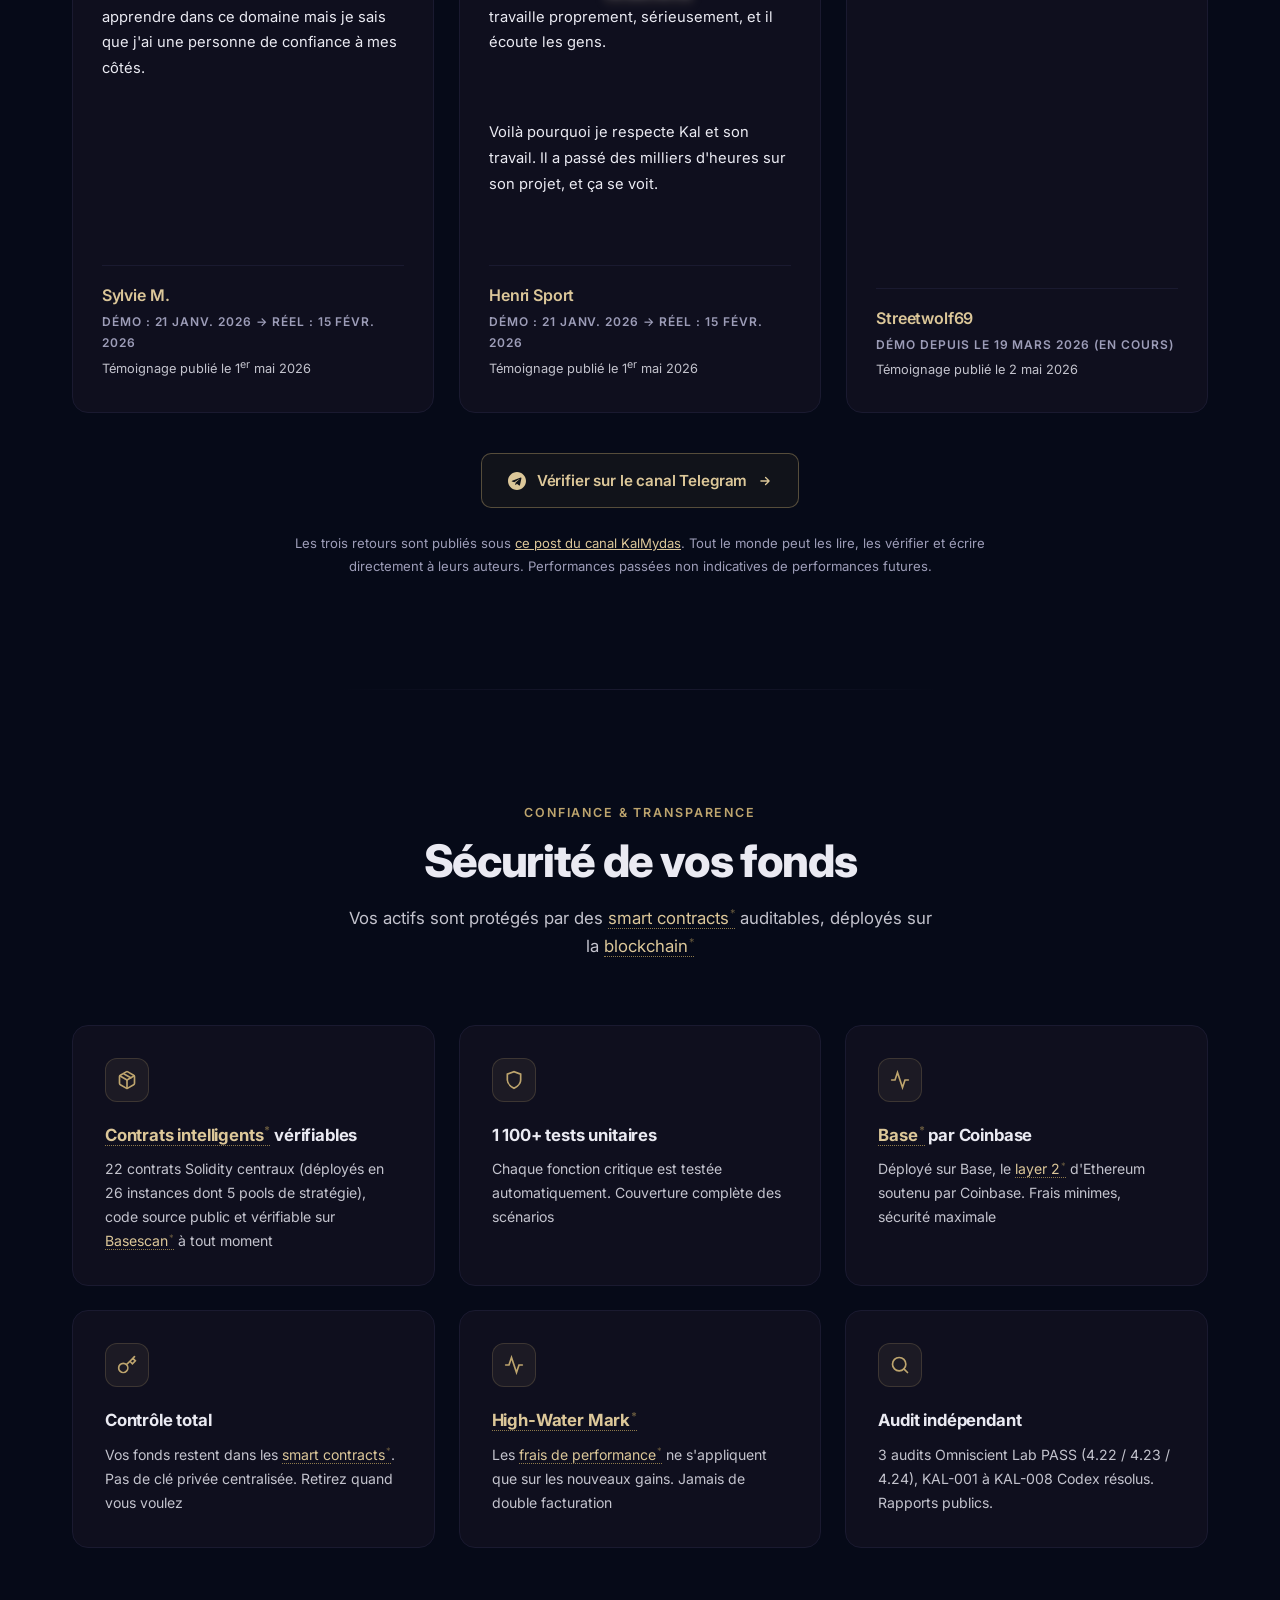
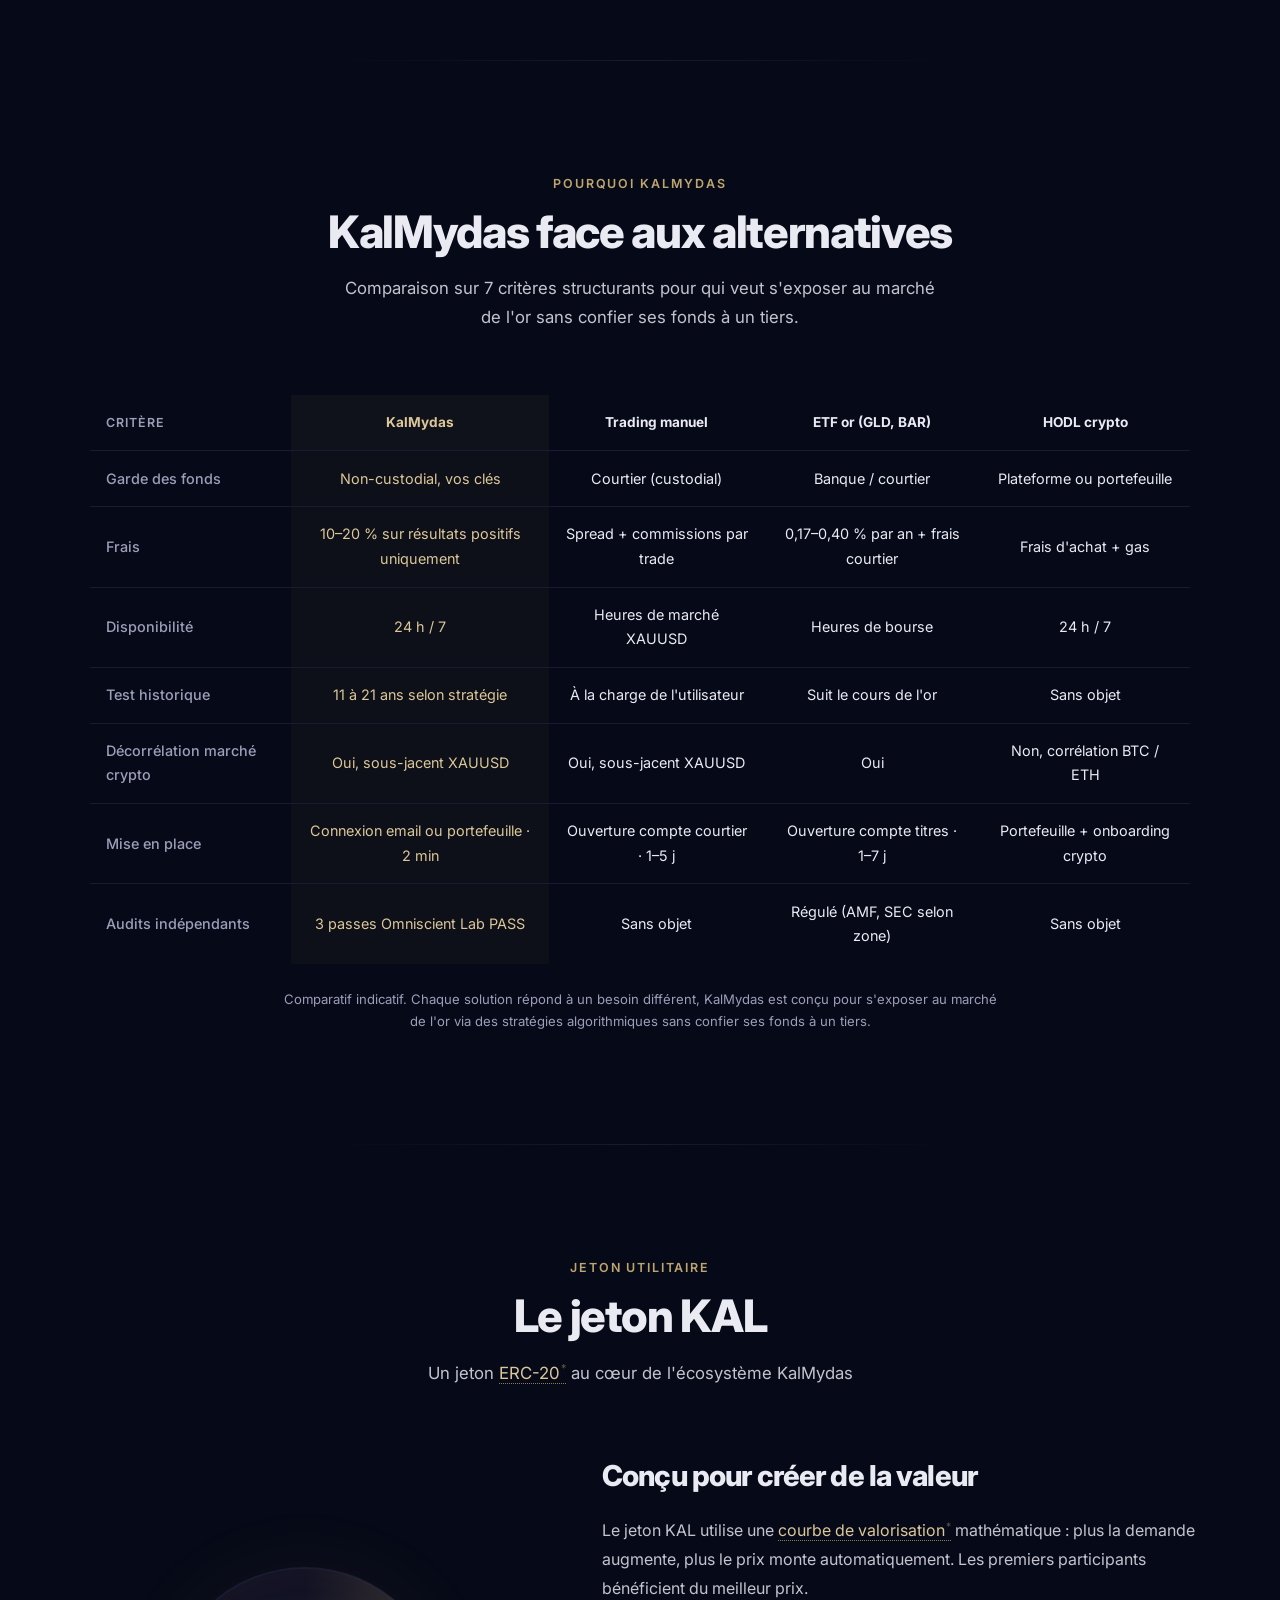
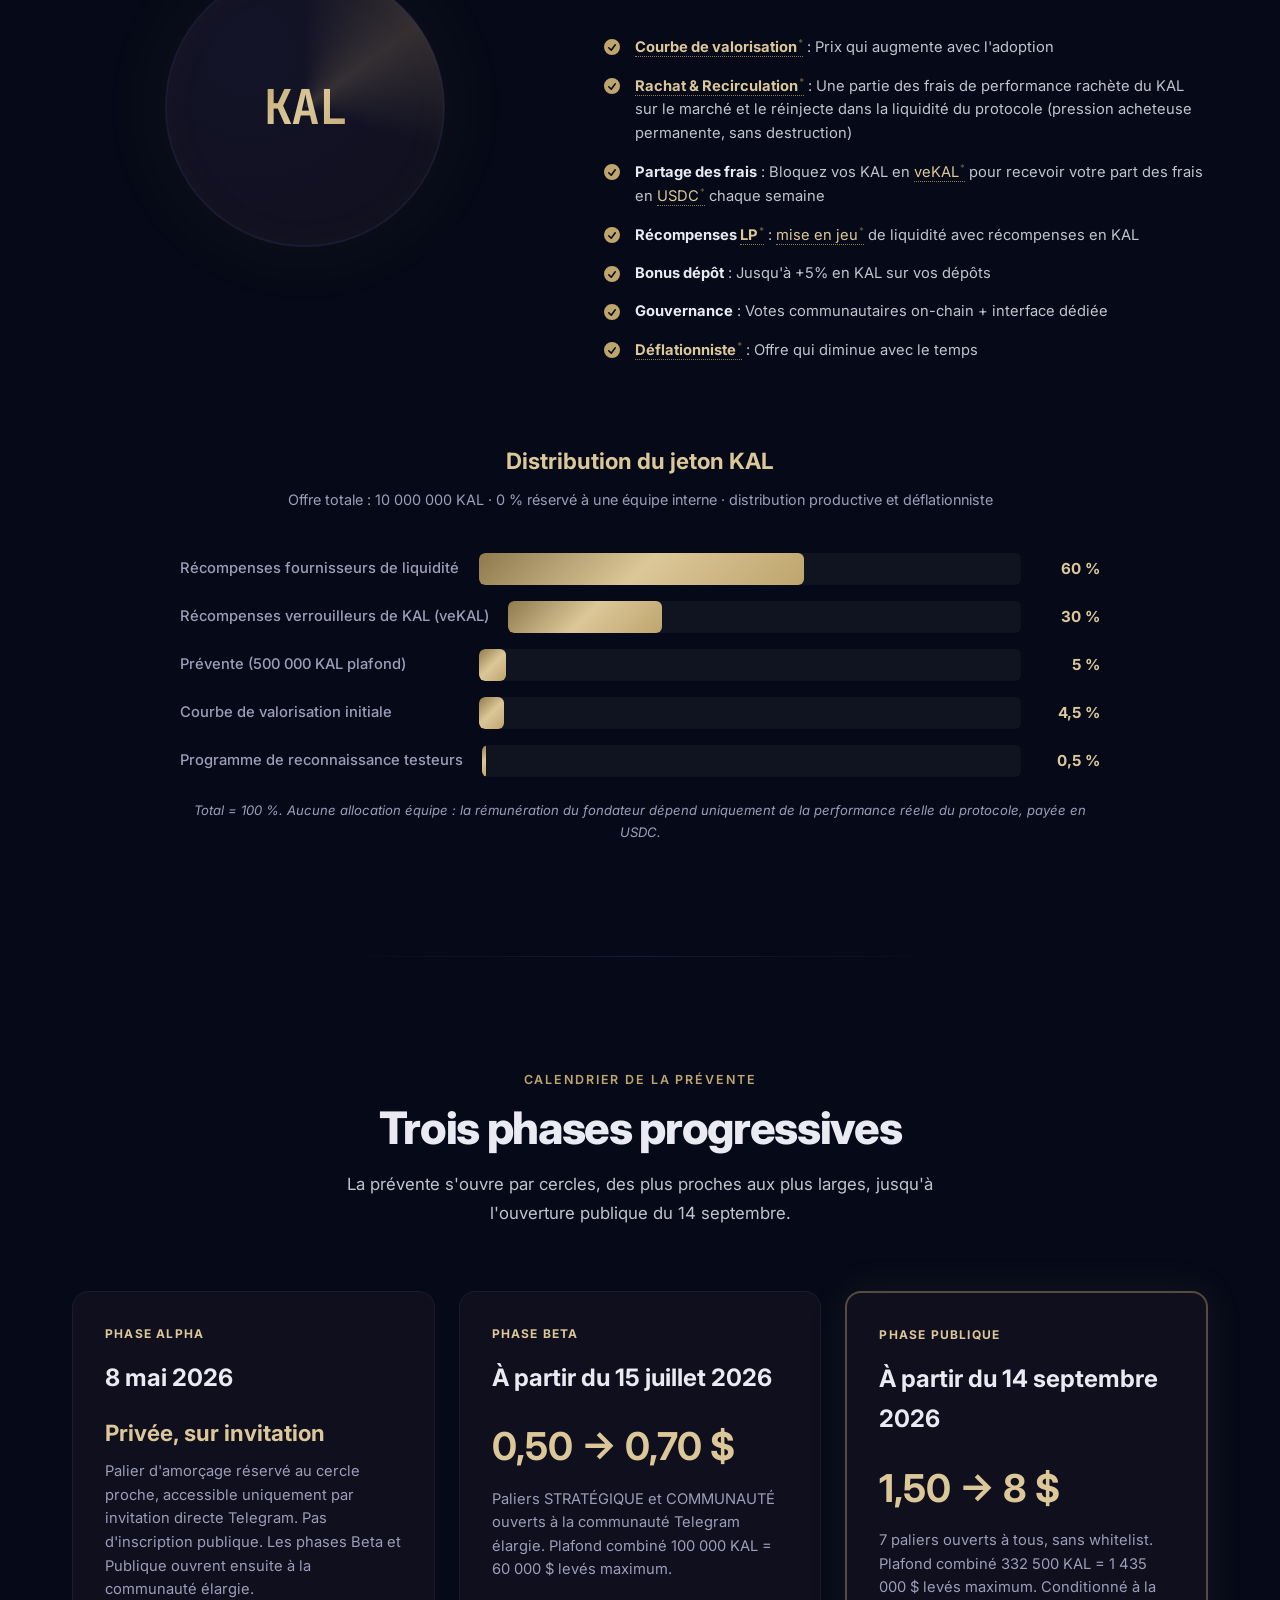
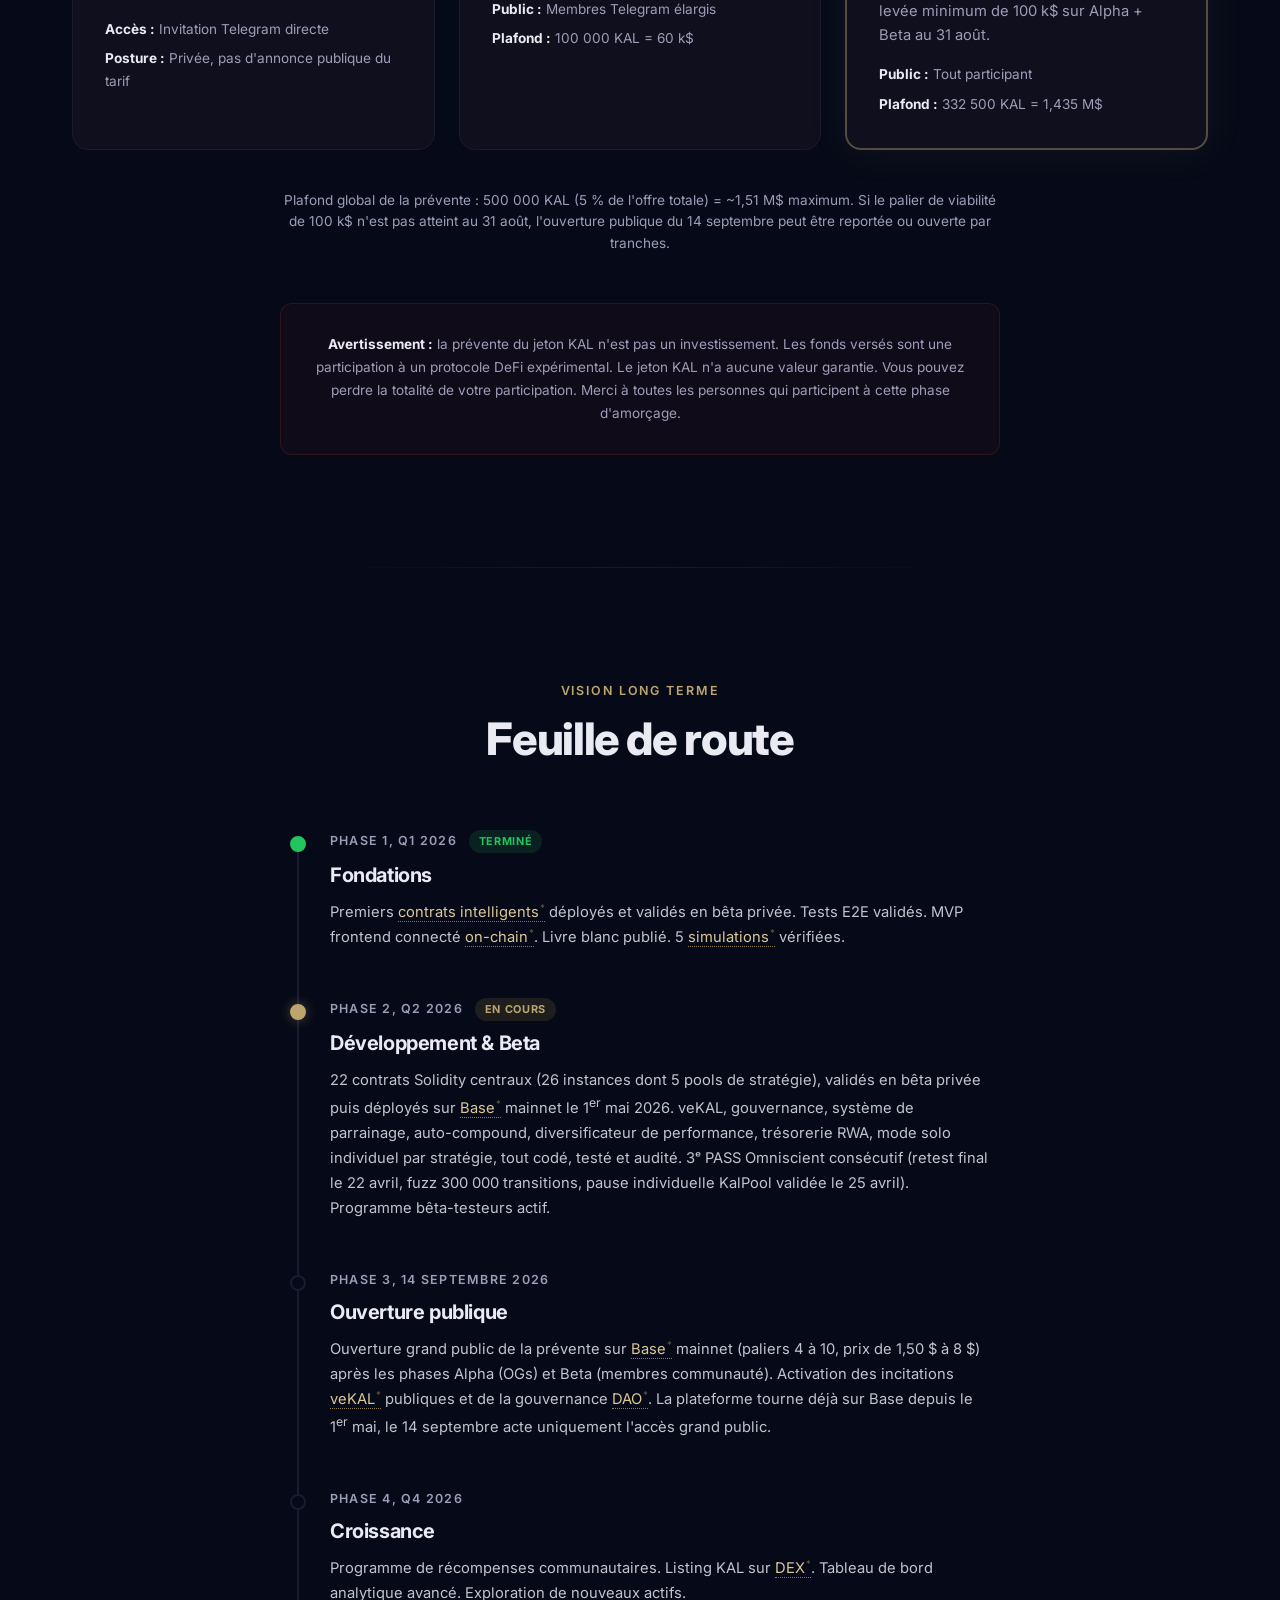
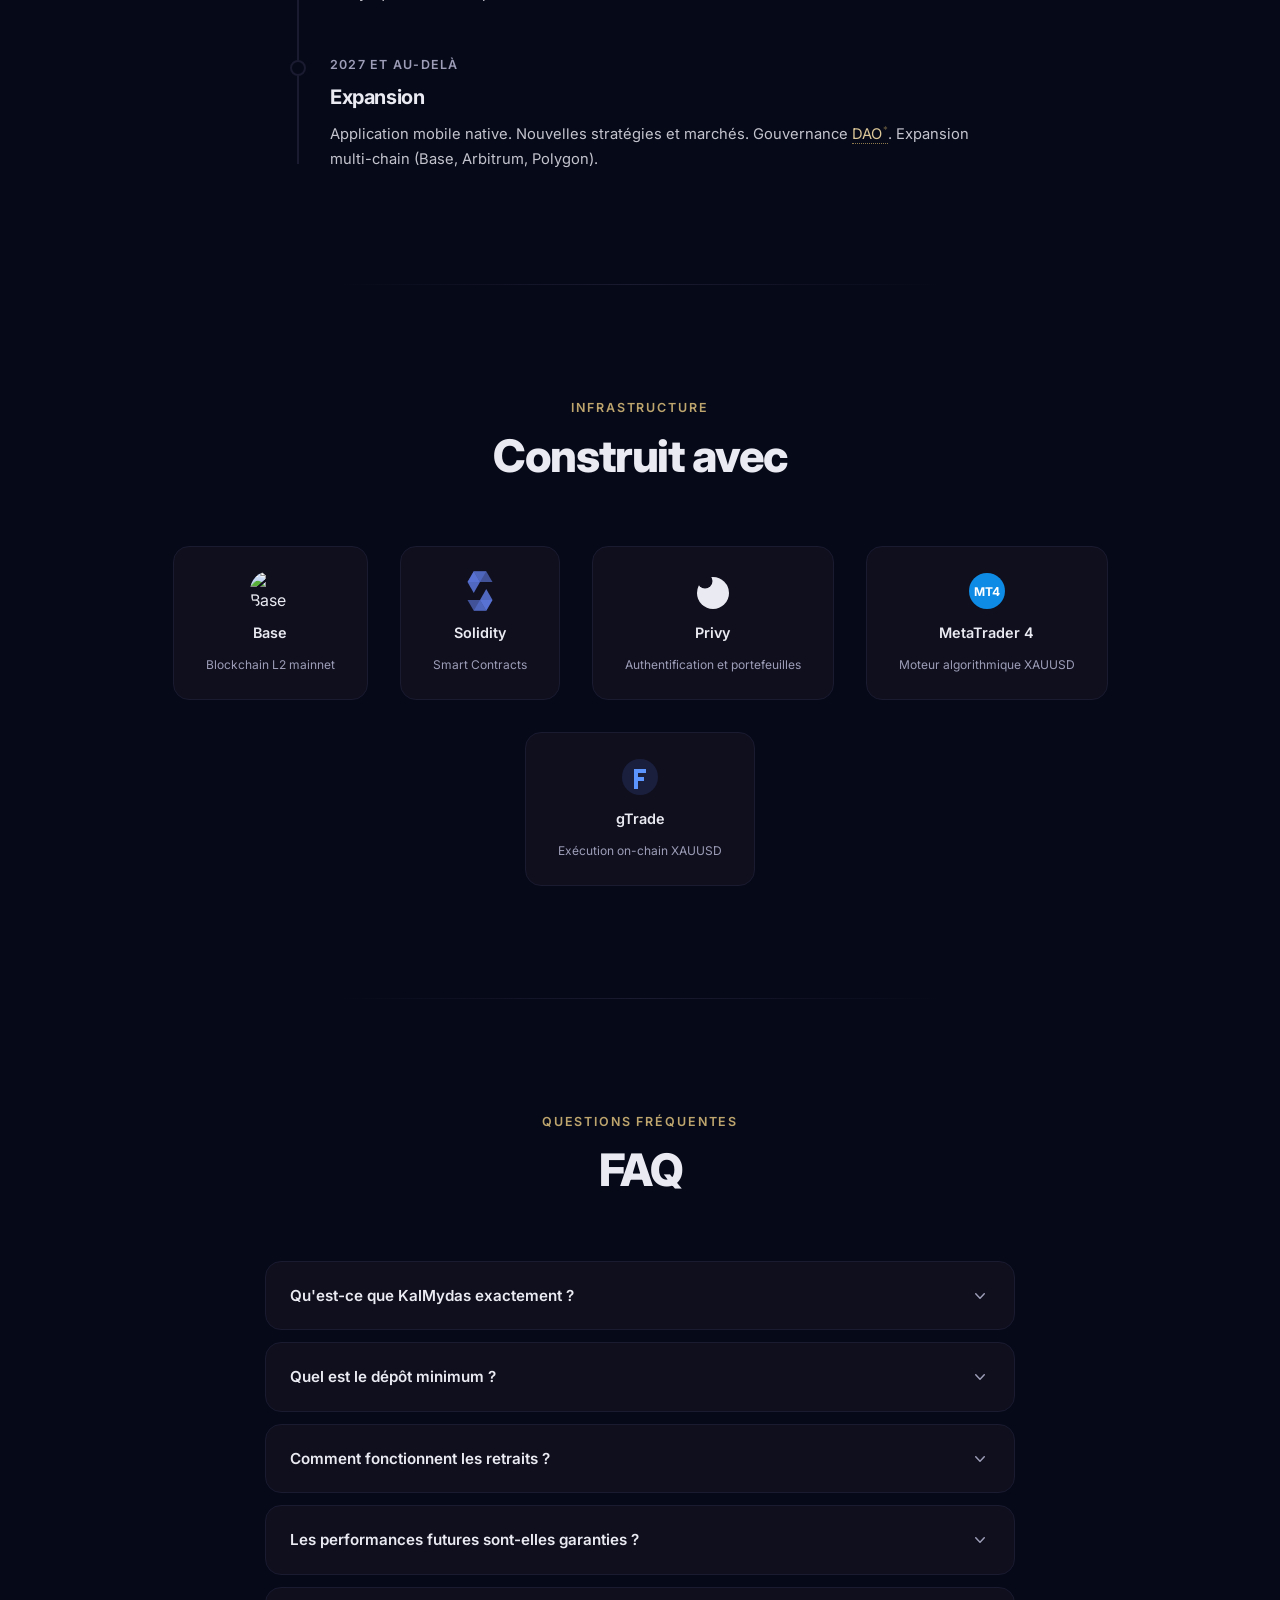
==== commit 0ca36241: "feat: countdown Phase Alpha sous le hero (variante B 2026-07-15, variante A on-chain préparée en com" ====
--- a/index.html
+++ b/index.html
@@ -1445,6 +1445,133 @@
       </div>
     </div>
   </section>
+
+  <!-- ===== COUNTDOWN PHASE ALPHA ===== -->
+  <div id="phaseAlphaCountdown" class="phase-countdown fade-in" role="region" aria-live="polite" aria-label="Compte à rebours Phase Alpha" style="background: linear-gradient(180deg, rgba(11,18,38,0.85), rgba(20,30,60,0.85)); border-top: 1px solid rgba(190,165,110,0.22); border-bottom: 1px solid rgba(190,165,110,0.22); padding: 1.8rem 1rem; text-align: center;">
+    <div class="phase-countdown-inner" style="max-width: 760px; margin: 0 auto;">
+      <p class="phase-countdown-label" data-i18n="countdown_label" style="font-size: 0.92rem; color: var(--text-muted); margin-bottom: 1rem; font-family: var(--font-display); letter-spacing: 0.08em; text-transform: uppercase;">Phase Alpha se termine dans</p>
+      <div class="phase-countdown-grid" style="display: flex; justify-content: center; align-items: flex-start; gap: 0.6rem; flex-wrap: nowrap;">
+        <div class="phase-countdown-unit" style="display: flex; flex-direction: column; align-items: center; min-width: 64px;"><span class="phase-countdown-value" id="phaseCdDays" style="font-size: 2.4rem; font-family: var(--font-display); font-weight: 700; color: var(--gold-light); line-height: 1; font-variant-numeric: tabular-nums;">00</span><span class="phase-countdown-unit-label" data-i18n="countdown_days" style="font-size: 0.7rem; color: var(--text-muted); letter-spacing: 0.08em; text-transform: uppercase; margin-top: 0.4rem;">jours</span></div>
+        <span class="phase-countdown-sep" aria-hidden="true" style="font-size: 2rem; color: rgba(190,165,110,0.3); font-family: var(--font-display); font-weight: 300; line-height: 1; padding-top: 0.2rem;">:</span>
+        <div class="phase-countdown-unit" style="display: flex; flex-direction: column; align-items: center; min-width: 64px;"><span class="phase-countdown-value" id="phaseCdHours" style="font-size: 2.4rem; font-family: var(--font-display); font-weight: 700; color: var(--gold-light); line-height: 1; font-variant-numeric: tabular-nums;">00</span><span class="phase-countdown-unit-label" data-i18n="countdown_hours" style="font-size: 0.7rem; color: var(--text-muted); letter-spacing: 0.08em; text-transform: uppercase; margin-top: 0.4rem;">heures</span></div>
+        <span class="phase-countdown-sep" aria-hidden="true" style="font-size: 2rem; color: rgba(190,165,110,0.3); font-family: var(--font-display); font-weight: 300; line-height: 1; padding-top: 0.2rem;">:</span>
+        <div class="phase-countdown-unit" style="display: flex; flex-direction: column; align-items: center; min-width: 64px;"><span class="phase-countdown-value" id="phaseCdMinutes" style="font-size: 2.4rem; font-family: var(--font-display); font-weight: 700; color: var(--gold-light); line-height: 1; font-variant-numeric: tabular-nums;">00</span><span class="phase-countdown-unit-label" data-i18n="countdown_minutes" style="font-size: 0.7rem; color: var(--text-muted); letter-spacing: 0.08em; text-transform: uppercase; margin-top: 0.4rem;">minutes</span></div>
+        <span class="phase-countdown-sep" aria-hidden="true" style="font-size: 2rem; color: rgba(190,165,110,0.3); font-family: var(--font-display); font-weight: 300; line-height: 1; padding-top: 0.2rem;">:</span>
+        <div class="phase-countdown-unit" style="display: flex; flex-direction: column; align-items: center; min-width: 64px;"><span class="phase-countdown-value" id="phaseCdSeconds" style="font-size: 2.4rem; font-family: var(--font-display); font-weight: 700; color: var(--gold-light); line-height: 1; font-variant-numeric: tabular-nums;">00</span><span class="phase-countdown-unit-label" data-i18n="countdown_seconds" style="font-size: 0.7rem; color: var(--text-muted); letter-spacing: 0.08em; text-transform: uppercase; margin-top: 0.4rem;">secondes</span></div>
+      </div>
+    </div>
+  </div>
+  <script>
+  (function () {
+    // ============================================================
+    // COUNTDOWN PHASE ALPHA — kalmydas.com
+    // ------------------------------------------------------------
+    // RUNBOOK : NE PAS modifier PHASE_ALPHA_END sans rebuild
+    // ET annonce préalable côté communication.
+    // Date de fin Phase Alpha = début Phase Beta selon le calendrier V5
+    // (cf. CLAUDE.md HOME et marketing/decisions/00_DECISIONS_V5_SOURCE_VERITE_2026-05-02.md).
+    // ============================================================
+    var PHASE_ALPHA_END_FALLBACK = new Date('2026-07-15T09:00:00Z').getTime();
+    var endsAt = PHASE_ALPHA_END_FALLBACK;
+
+    // ------------------------------------------------------------
+    // VARIANTE A (on-chain) — désactivée par défaut, à activer après
+    // confirmation par AGENT AUDIT BLOCKCHAIN.
+    // Adresse KalPresaleV2 (Base mainnet) : 0x6681bb5f980E0D9ae56B0E72e94F21A3F249782A
+    // Méthode : getTier(uint256) — selector 4 octets à confirmer.
+    // Struct Tier retournée (ordre des champs) :
+    //   [0] pricePerKal (offset 0)
+    //   [1] kalAvailable (offset 32)
+    //   [2] kalSold (offset 64)
+    //   [3] bonusBPS (offset 96)
+    //   [4] maxPerWallet (offset 128)
+    //   [5] startTime (offset 160)
+    //   [6] endTime (offset 192)  ← VALEUR CIBLE en secondes UNIX
+    //   [7] active (offset 224)
+    // Si endTime = 0 (« unlimited » selon NatSpec L50) ou si le RPC échoue,
+    // on conserve PHASE_ALPHA_END_FALLBACK sans afficher d'erreur.
+    // RPC public Base : https://mainnet.base.org (fallback https://base.llamarpc.com).
+    // Cache 60 s.
+    // ------------------------------------------------------------
+    // function readOnChainEndTime() {
+    //   var PRESALE = '0x6681bb5f980E0D9ae56B0E72e94F21A3F249782A';
+    //   var SELECTOR = '0xXXXXXXXX'; // à confirmer keccak256("getTier(uint256)")[0:4]
+    //   var data = SELECTOR + '0000000000000000000000000000000000000000000000000000000000000000'; // tierIndex = 0
+    //   return fetch('https://mainnet.base.org', {
+    //     method: 'POST',
+    //     headers: { 'Content-Type': 'application/json' },
+    //     body: JSON.stringify({ jsonrpc: '2.0', id: 1, method: 'eth_call',
+    //       params: [{ to: PRESALE, data: data }, 'latest'] })
+    //   }).then(function (r) { return r.json(); }).then(function (j) {
+    //     if (!j || !j.result || j.result === '0x') return;
+    //     var hex = j.result.slice(2);
+    //     var endTimeHex = hex.slice(384, 448); // octets 192-223 = chars 384-447
+    //     var endTimeSec = parseInt(endTimeHex, 16);
+    //     if (endTimeSec > 0) {
+    //       endsAt = endTimeSec * 1000;
+    //     }
+    //   }).catch(function () { /* fallback silencieux sur PHASE_ALPHA_END_FALLBACK */ });
+    // }
+
+    var i18nFR = { ended_label: 'Phase Alpha terminée.', ended_link: 'Voir la suite' };
+    var i18nEN = { ended_label: 'Phase Alpha ended.', ended_link: 'See what comes next' };
+
+    function getLang() {
+      // Lit le cookie km_lang (cross-subdomain kalmydas.com) puis la query ?lang=fr|en
+      try {
+        var m = document.cookie.match(/(?:^|; )km_lang=([^;]+)/);
+        if (m && (m[1] === 'fr' || m[1] === 'en')) return m[1];
+        var q = (location.search || '').match(/[?&]lang=(fr|en)\b/);
+        if (q) return q[1];
+      } catch (e) {}
+      return (document.documentElement.lang || 'fr').slice(0, 2).toLowerCase() === 'en' ? 'en' : 'fr';
+    }
+
+    function pad(n) { return String(n).padStart(2, '0'); }
+
+    function renderEnded() {
+      var el = document.getElementById('phaseAlphaCountdown');
+      if (!el) return;
+      var dict = getLang() === 'en' ? i18nEN : i18nFR;
+      el.innerHTML = '<div class="phase-countdown-inner" style="max-width: 760px; margin: 0 auto;">' +
+        '<p class="phase-countdown-end" style="font-size: 1.05rem; color: var(--gold-light); font-family: var(--font-display); letter-spacing: 0.04em;">' +
+        dict.ended_label +
+        ' <a href="#presale-schedule" style="color: var(--gold-light); text-decoration: underline; margin-left: 0.4rem;">' + dict.ended_link + '</a>' +
+        '</p></div>';
+    }
+
+    function update() {
+      var diff = endsAt - Date.now();
+      if (diff <= 0) { renderEnded(); return; }
+      var d = Math.floor(diff / 86400000);
+      var h = Math.floor((diff % 86400000) / 3600000);
+      var m = Math.floor((diff % 3600000) / 60000);
+      var s = Math.floor((diff % 60000) / 1000);
+      var elD = document.getElementById('phaseCdDays');
+      var elH = document.getElementById('phaseCdHours');
+      var elM = document.getElementById('phaseCdMinutes');
+      var elS = document.getElementById('phaseCdSeconds');
+      if (elD) elD.textContent = pad(d);
+      if (elH) elH.textContent = pad(h);
+      if (elM) elM.textContent = pad(m);
+      if (elS) elS.textContent = pad(s);
+    }
+
+    function start() {
+      update();
+      setInterval(update, 1000);
+      // Activer après confirmation AUDIT BLOCKCHAIN :
+      // readOnChainEndTime();
+      // setInterval(readOnChainEndTime, 60000);
+    }
+
+    if (document.readyState === 'loading') {
+      document.addEventListener('DOMContentLoaded', start);
+    } else {
+      start();
+    }
+  })();
+  </script>
 
   <!-- ===== STATS BAR ===== -->
   <div class="stats-bar fade-in">
@@ -2736,4 +2863,4 @@
 
 </body>
 </html>
-                                                                                                                                                                                                                                                                                                                                                                                                                                                                                                                                                                                                                                                                                                                                                                                                                                                                                                                                                                                                                                                                                                                                                                                                                                                                                                                                                                                                                                                                                                                                                                                                                                                                                                                                                                                                                                                                                                                                                                                                                                                                                                                                                  +                                                                                                                                                                                                                                                                                                                                                                                                                                                                                                                                                                                                                                                                                                                                                                                                                                                                                                                                                                                                                                                                                                                                                                                                                                                                                                                                                                                                                                                                                                                                                                                                                                                                                                                                                                                                                                                                                                                                                                                                                                                                                                                                                                                                                                                                                                                                                                                                                                                                                                                                                                                  
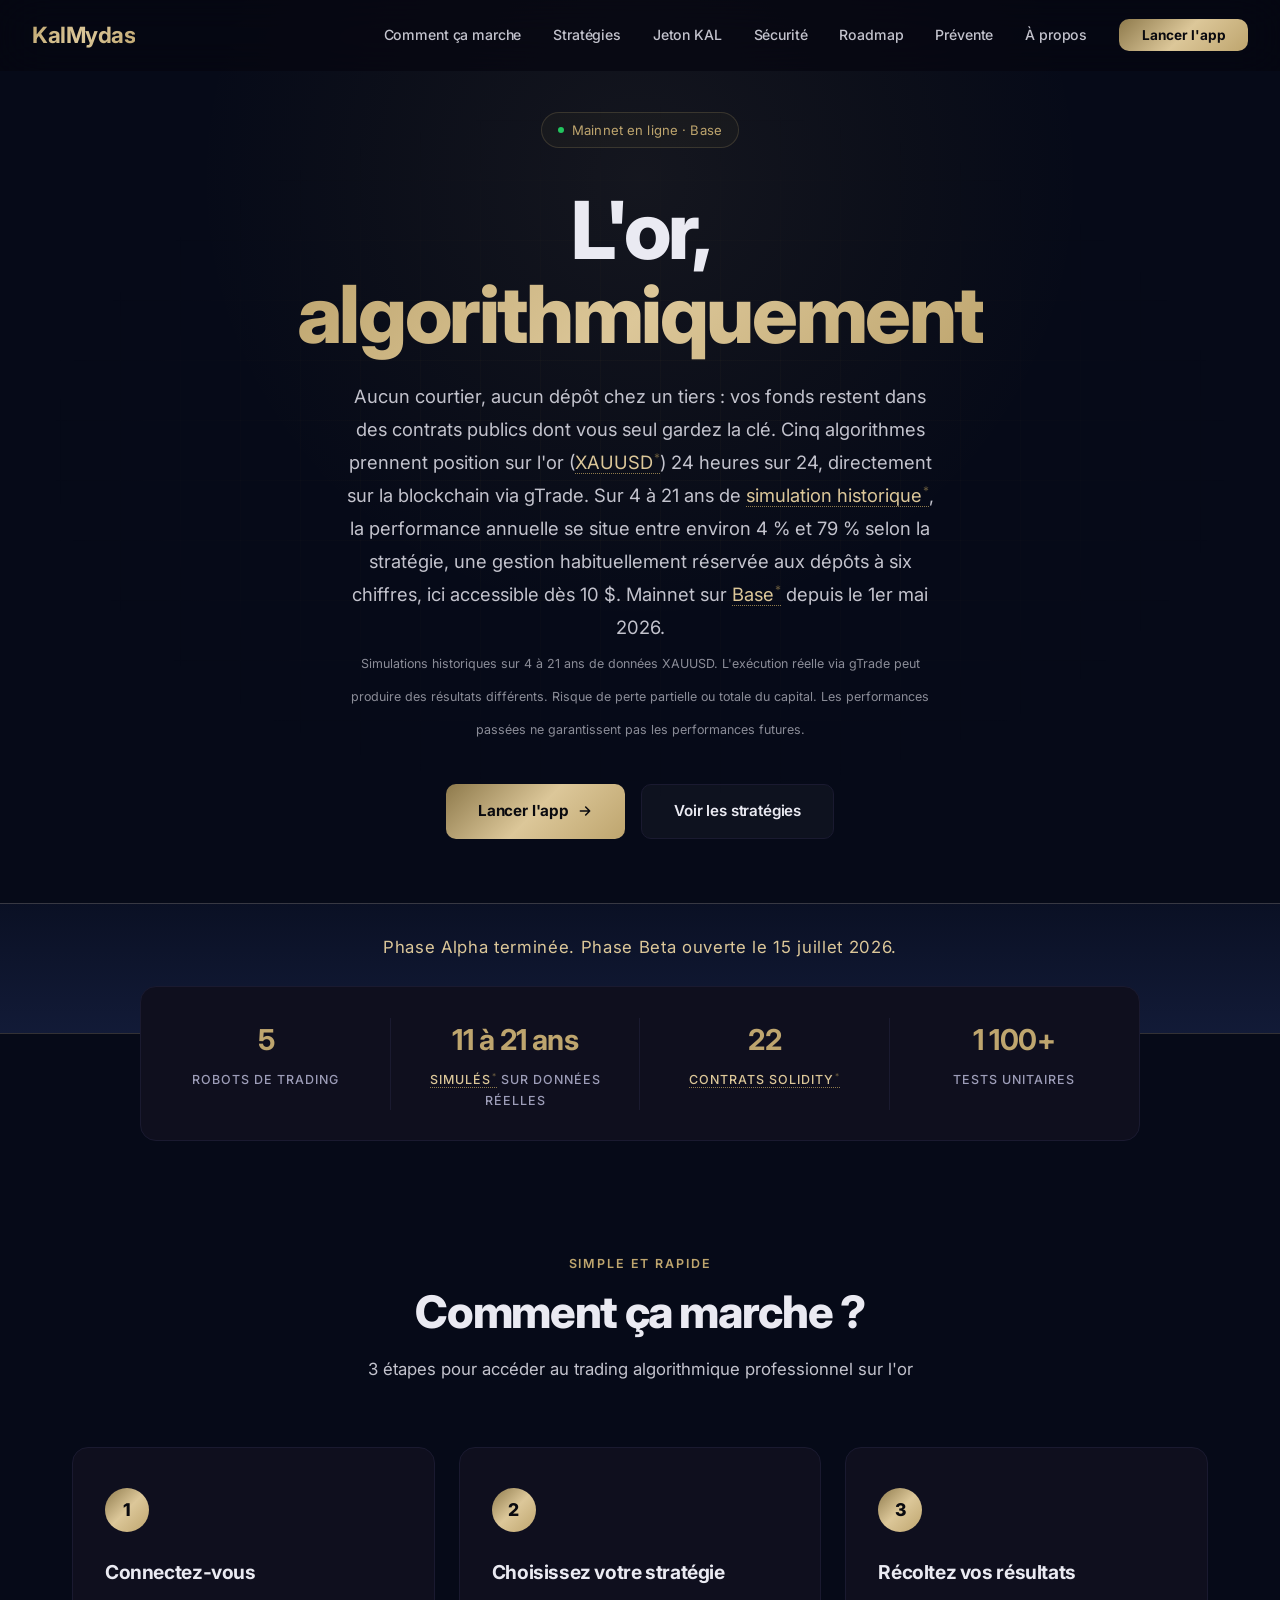
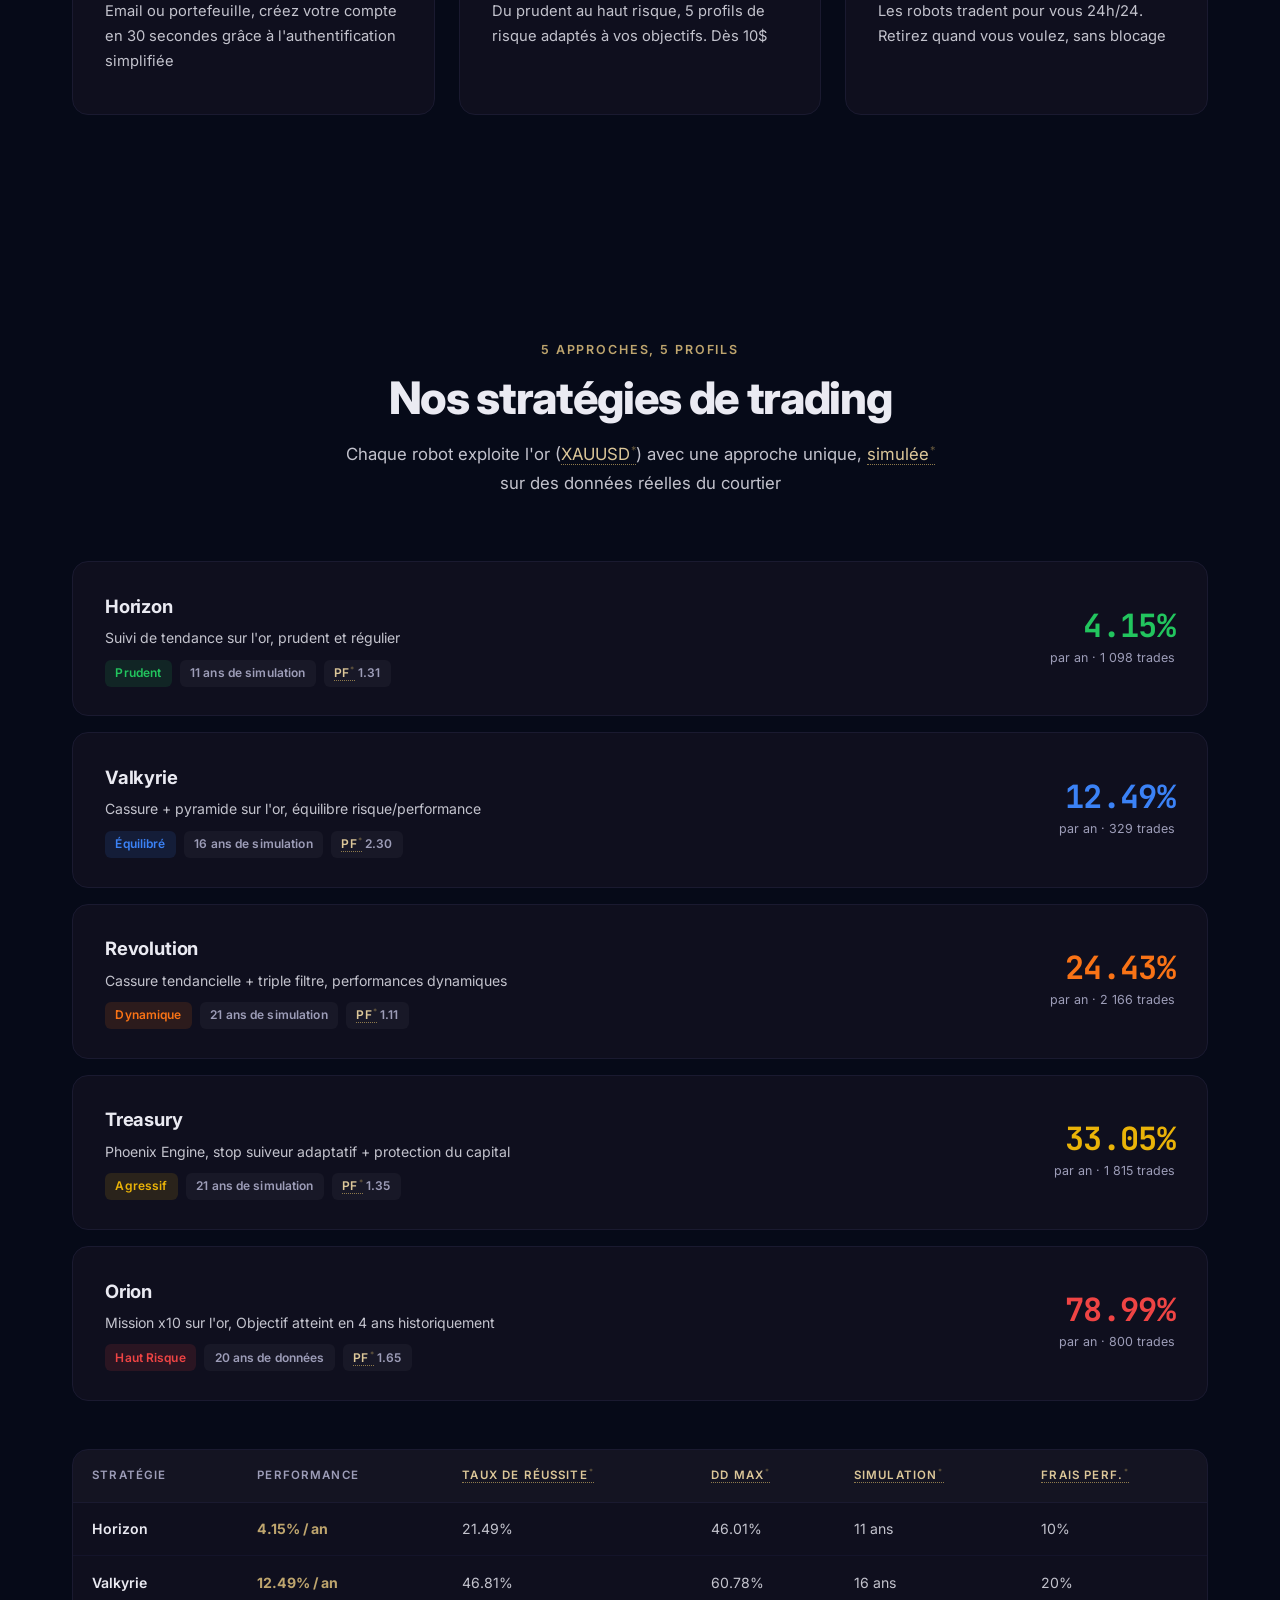
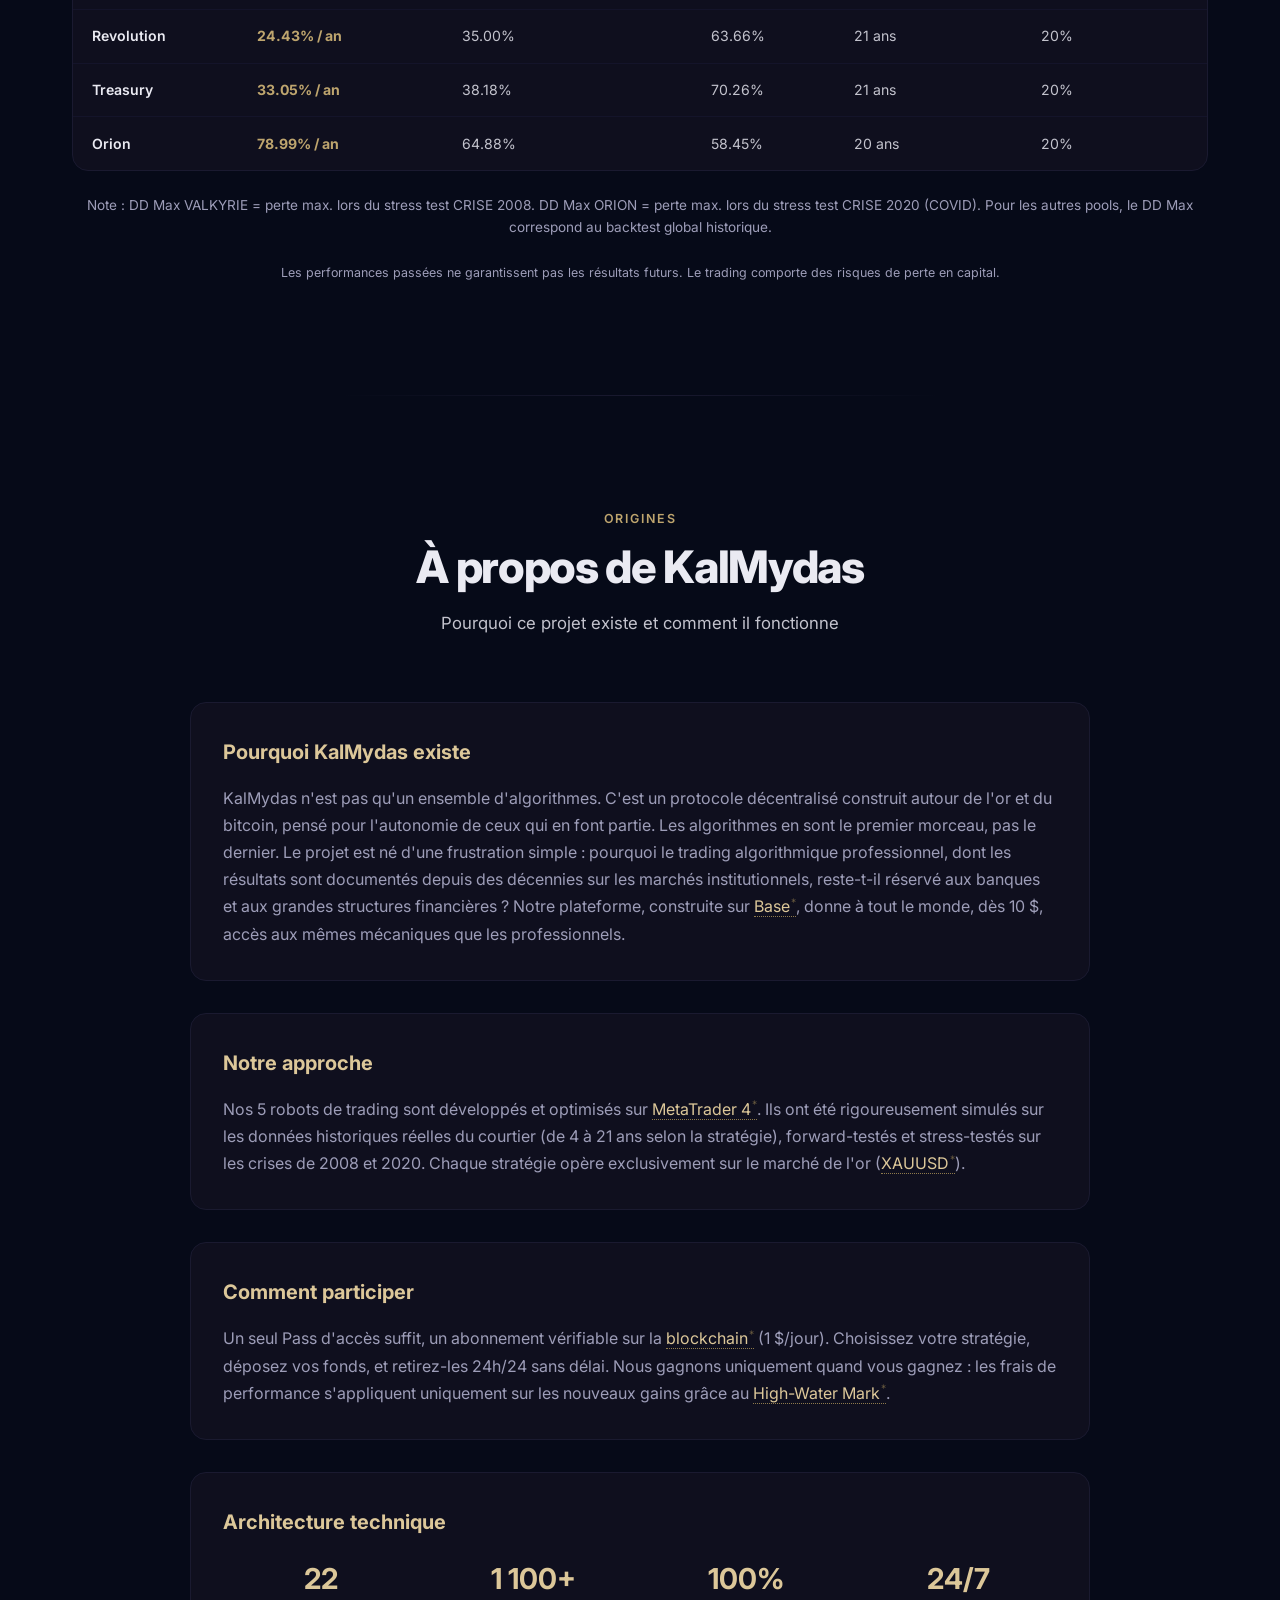
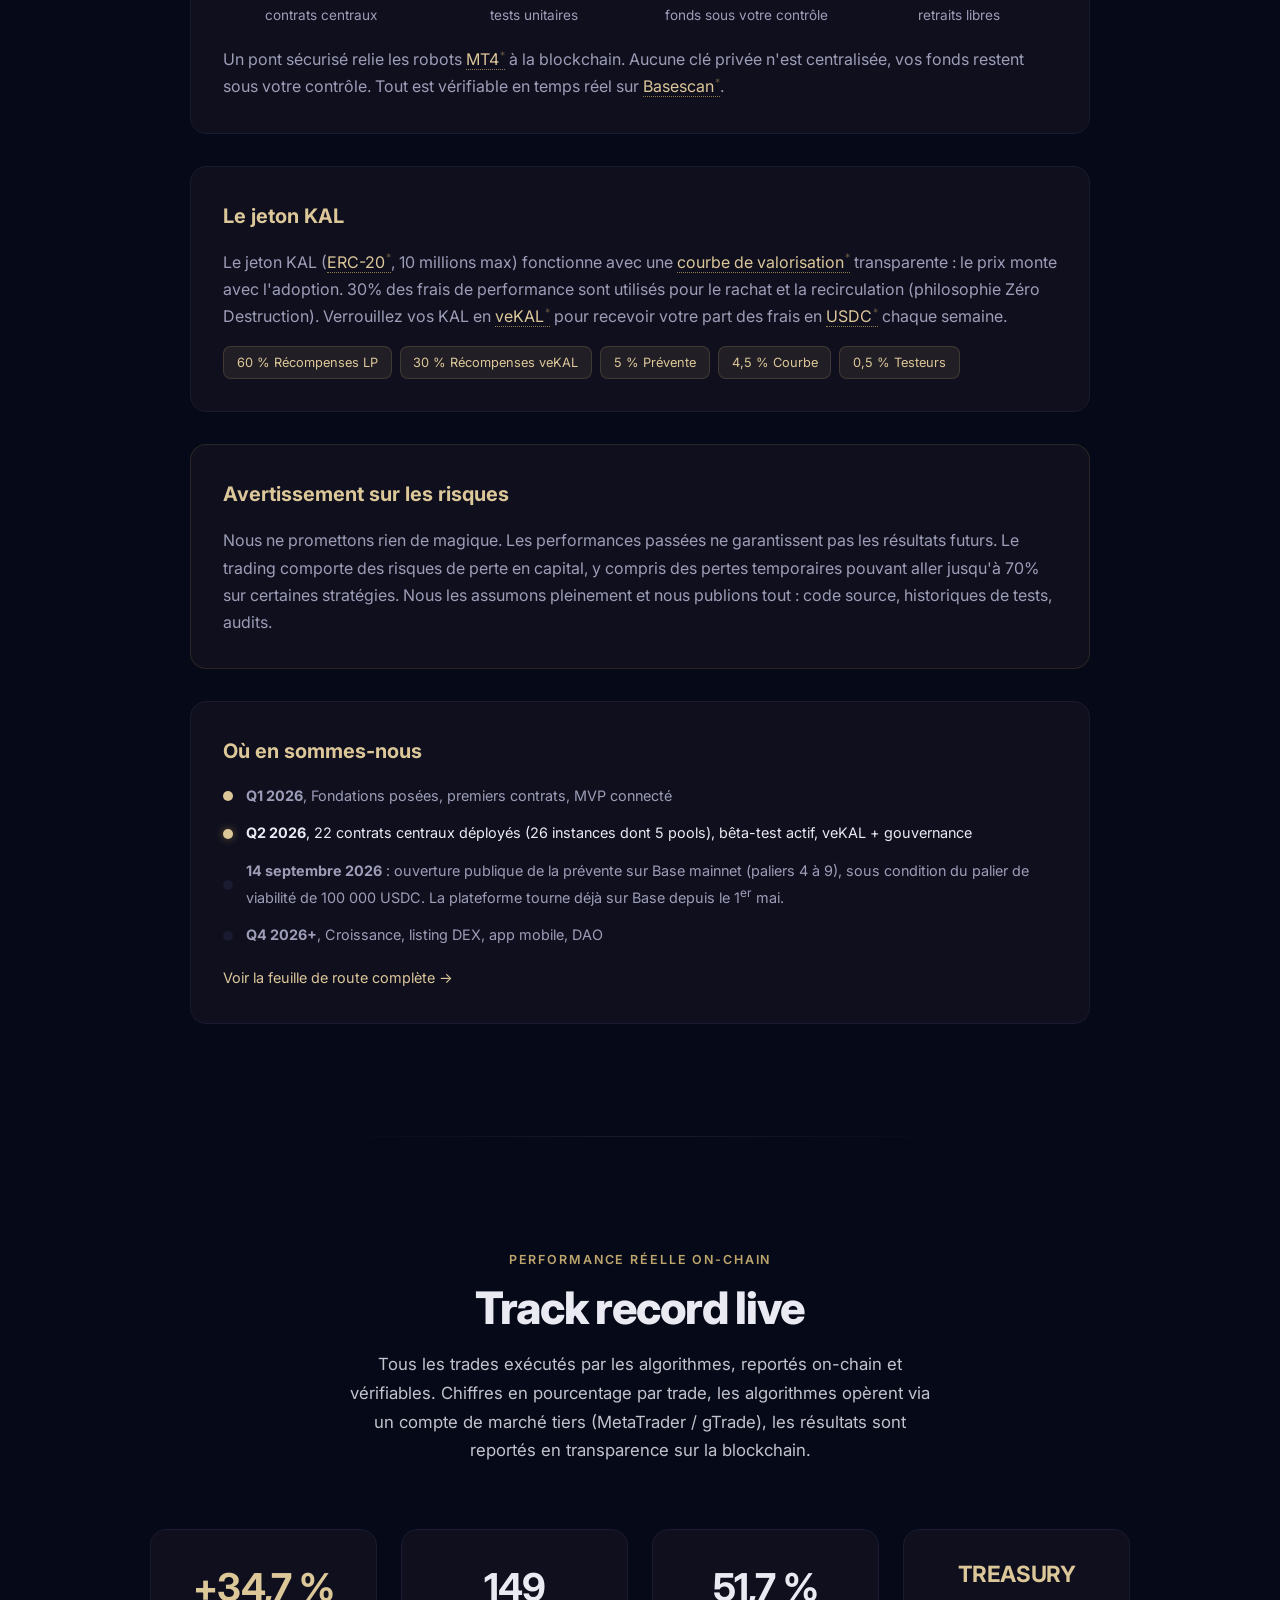
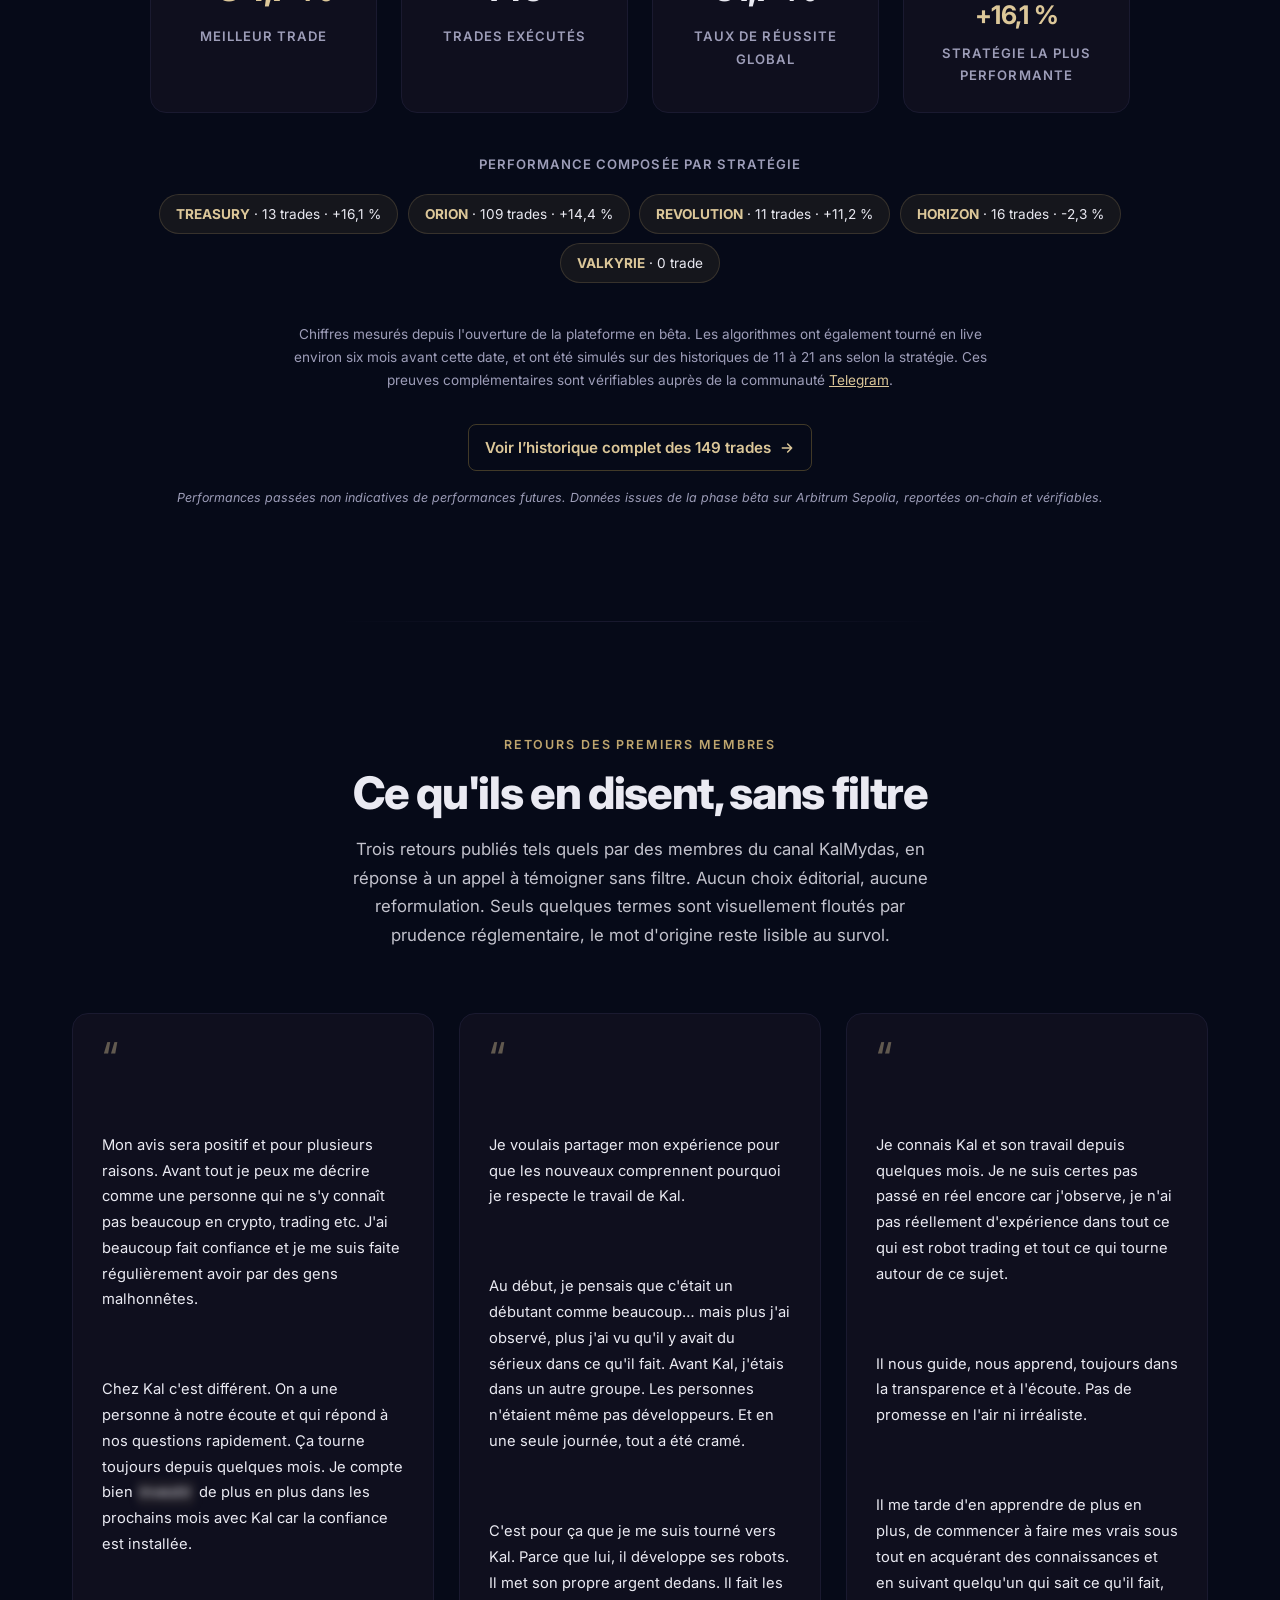
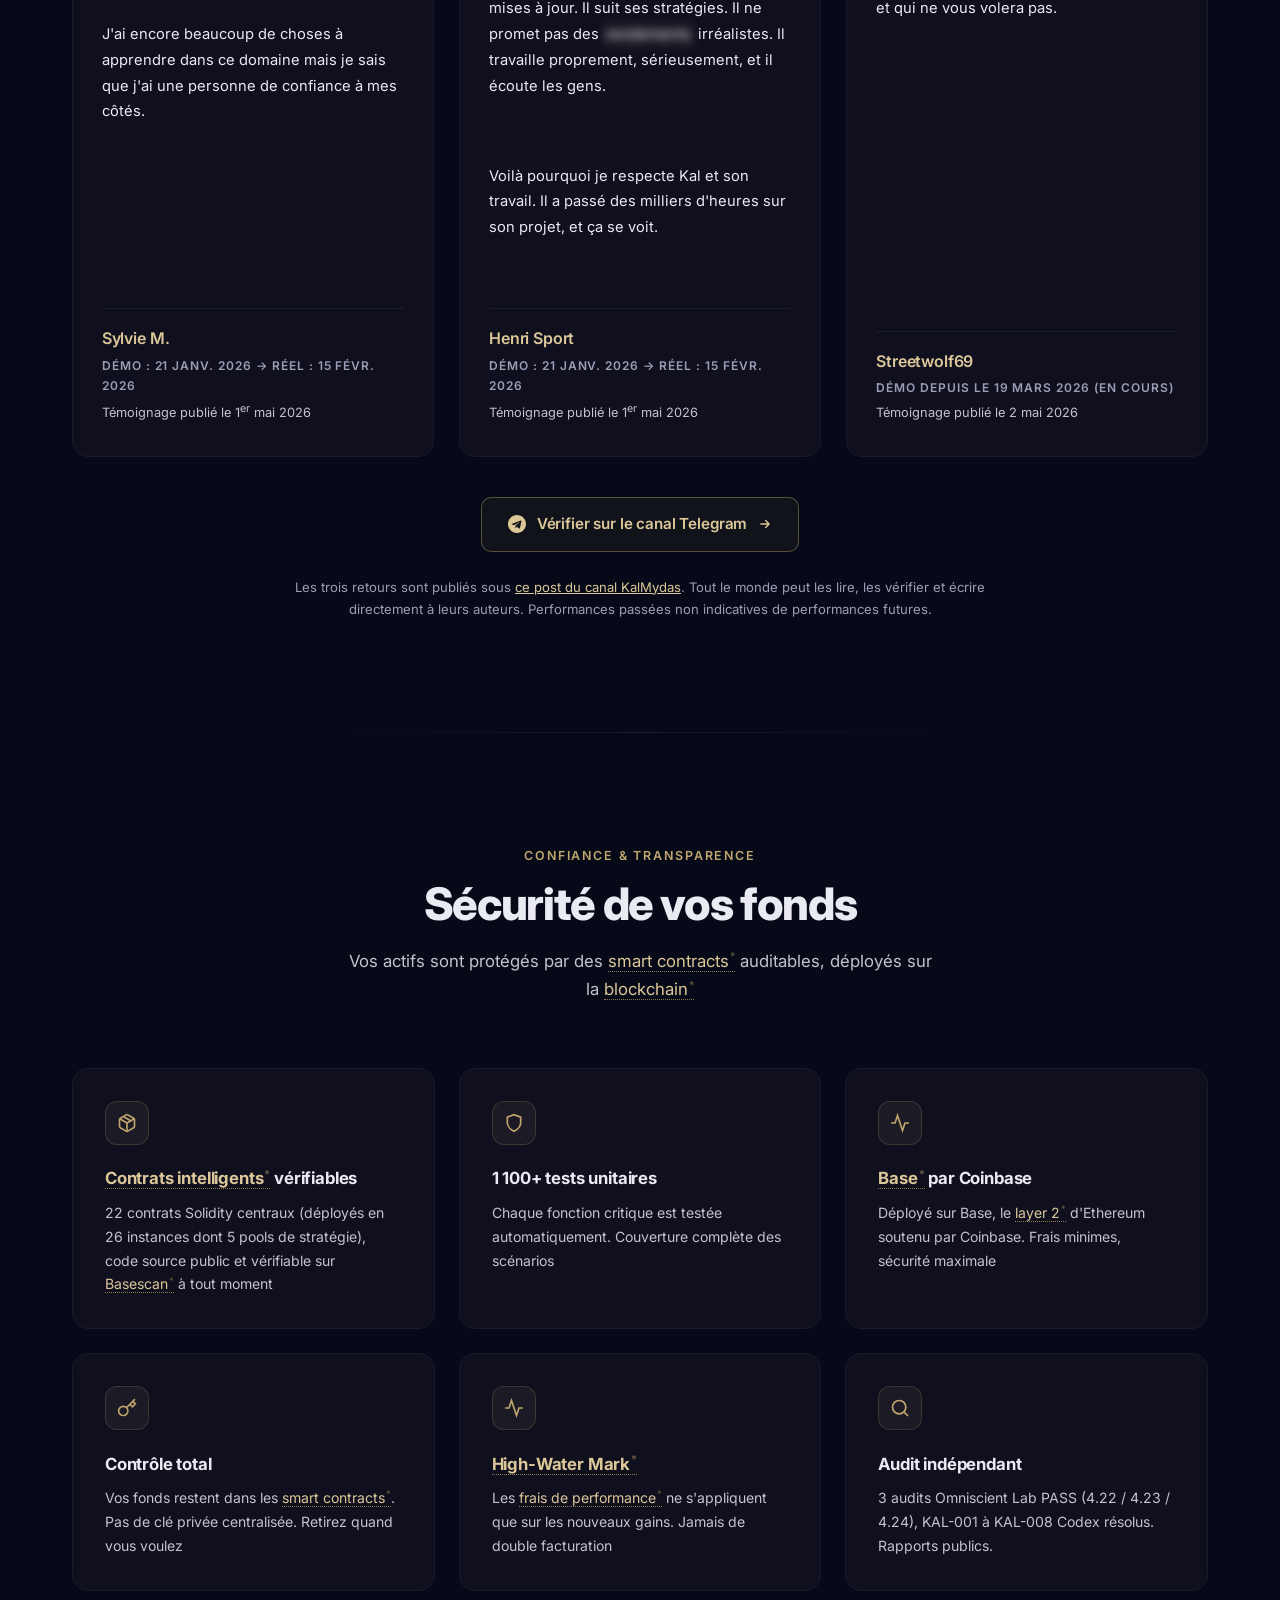
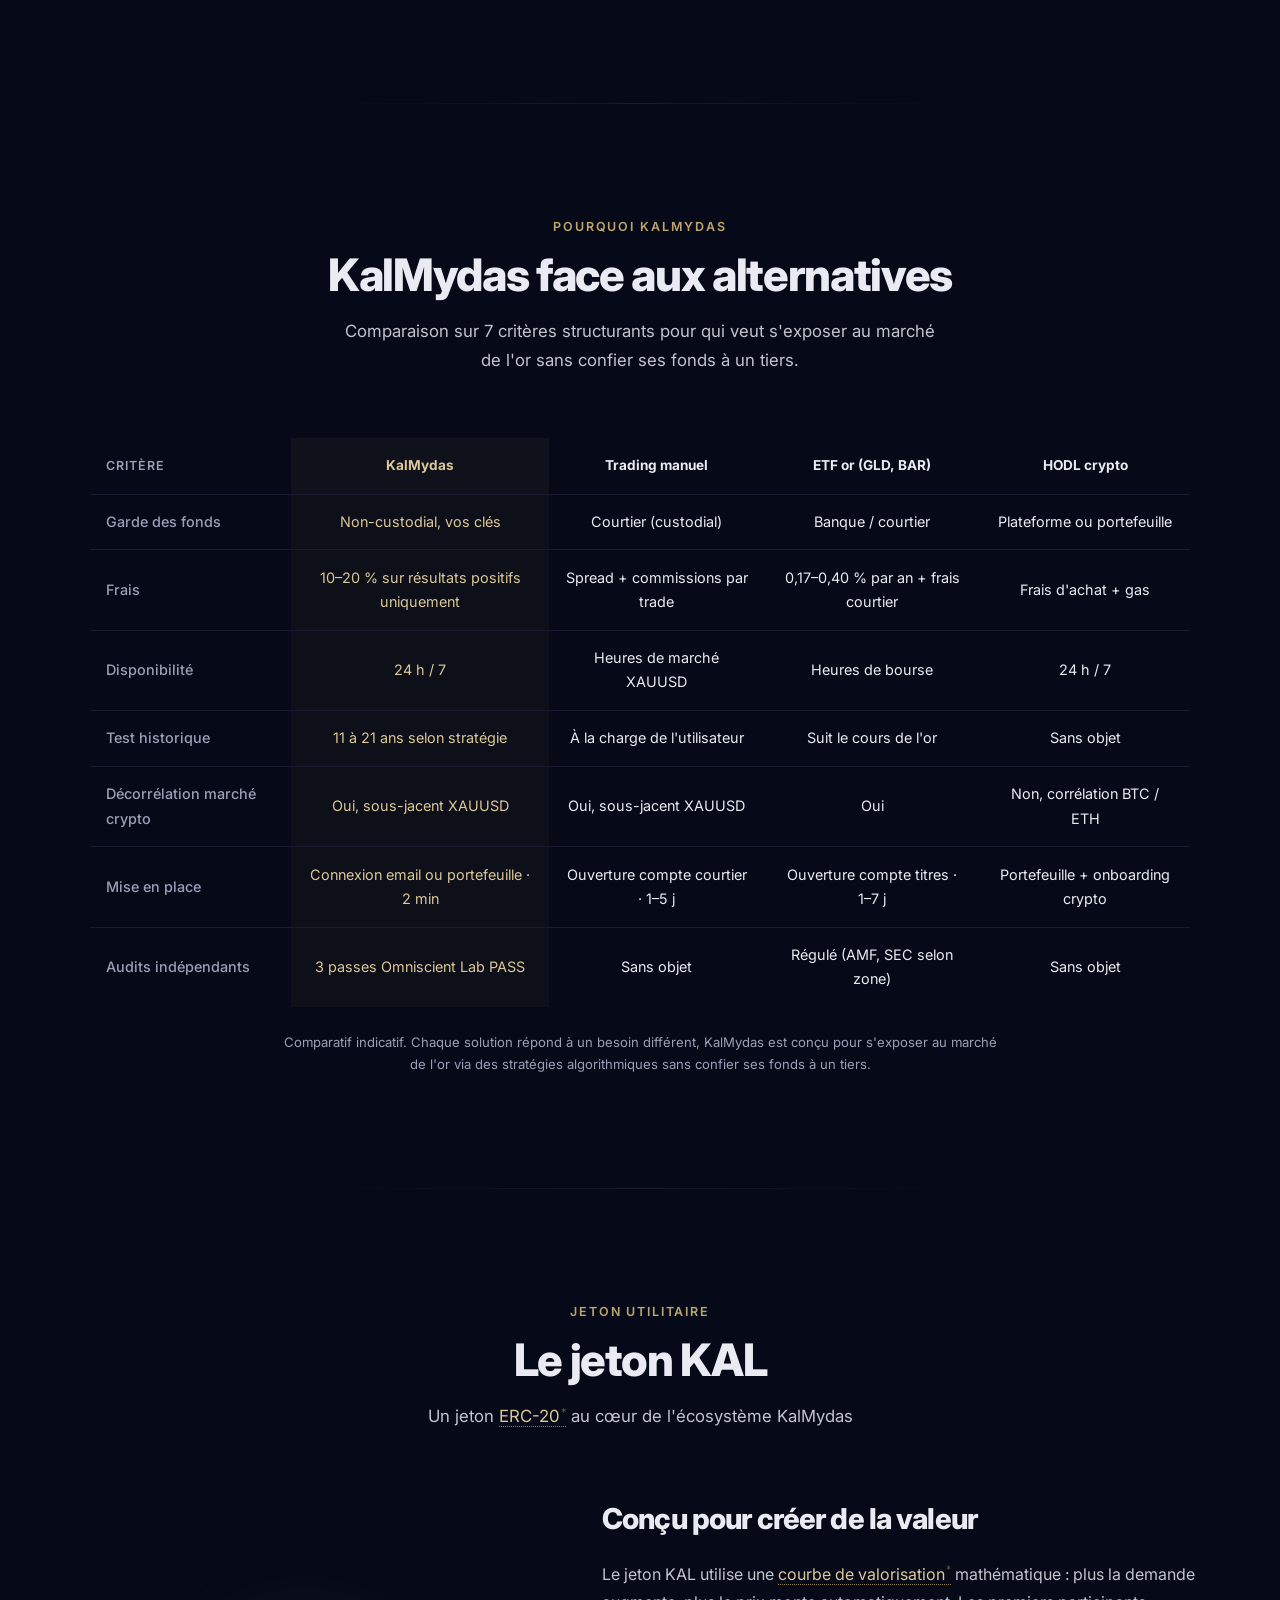
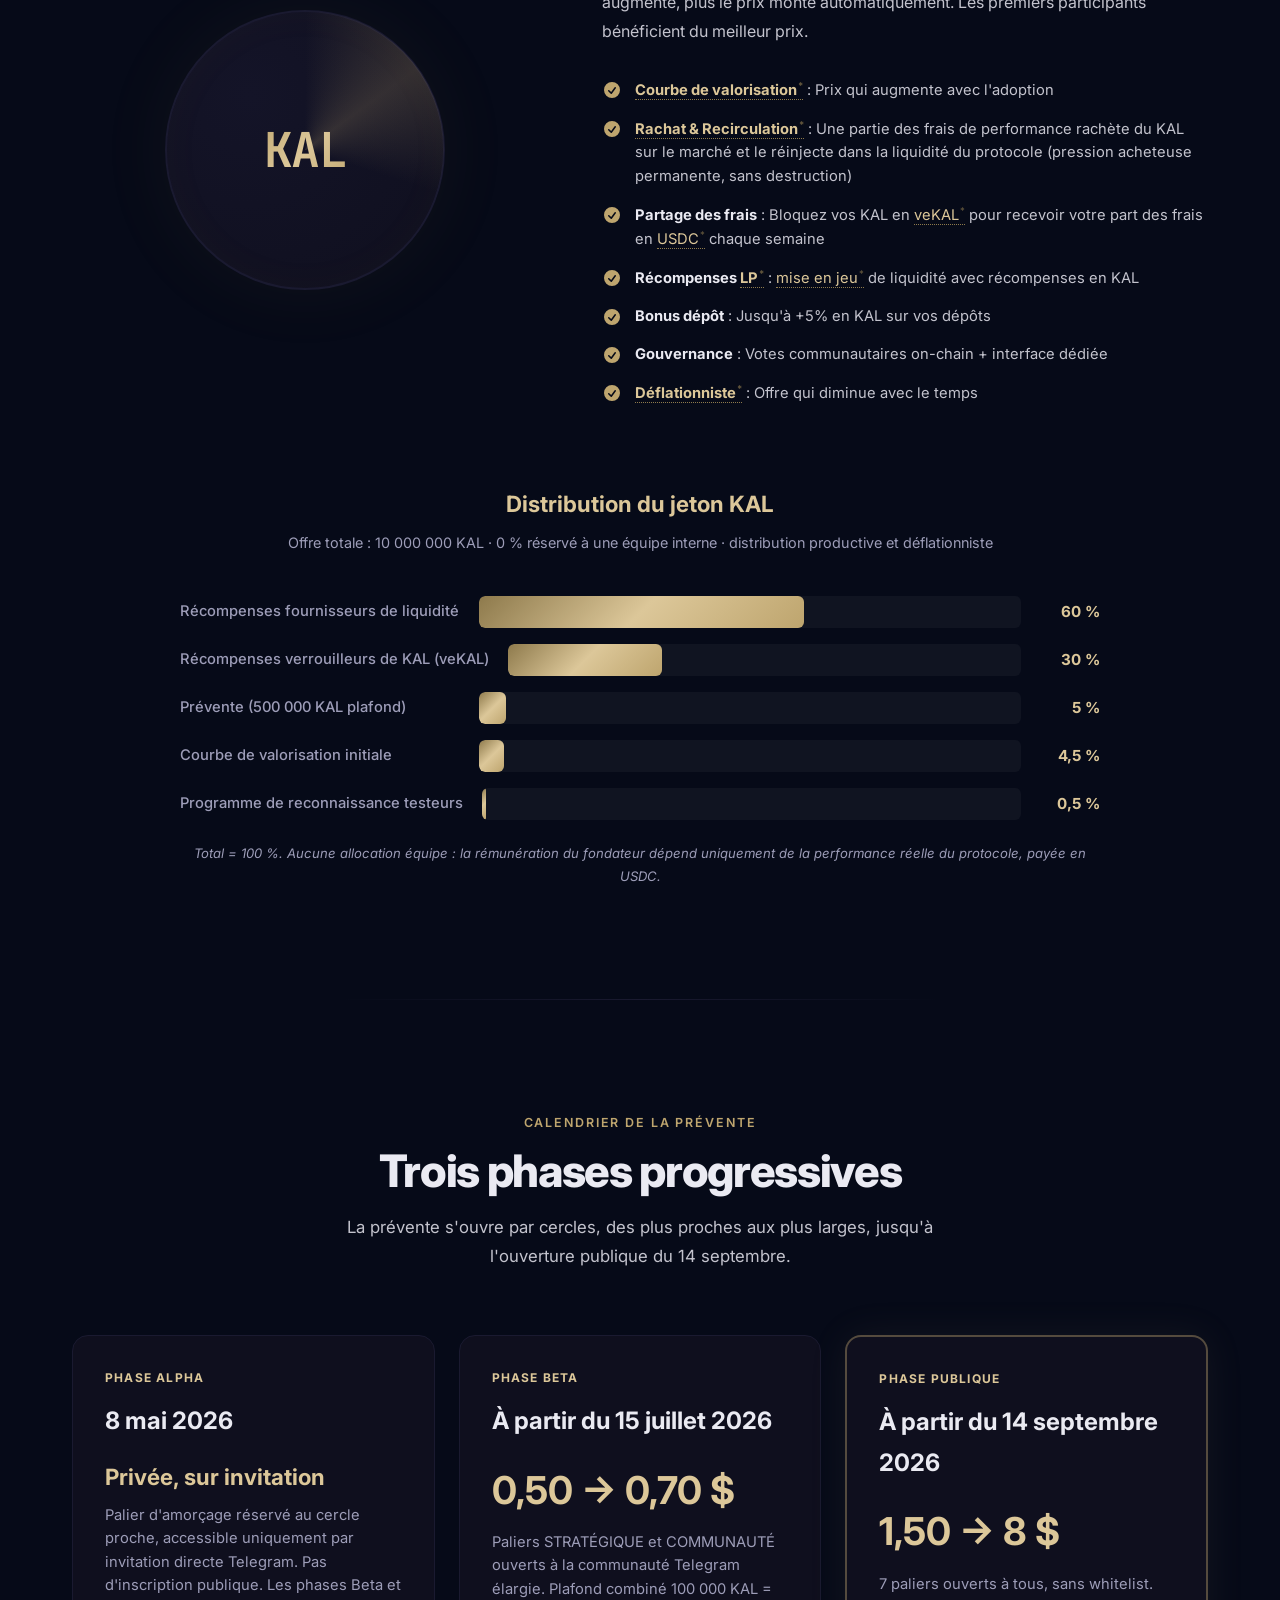
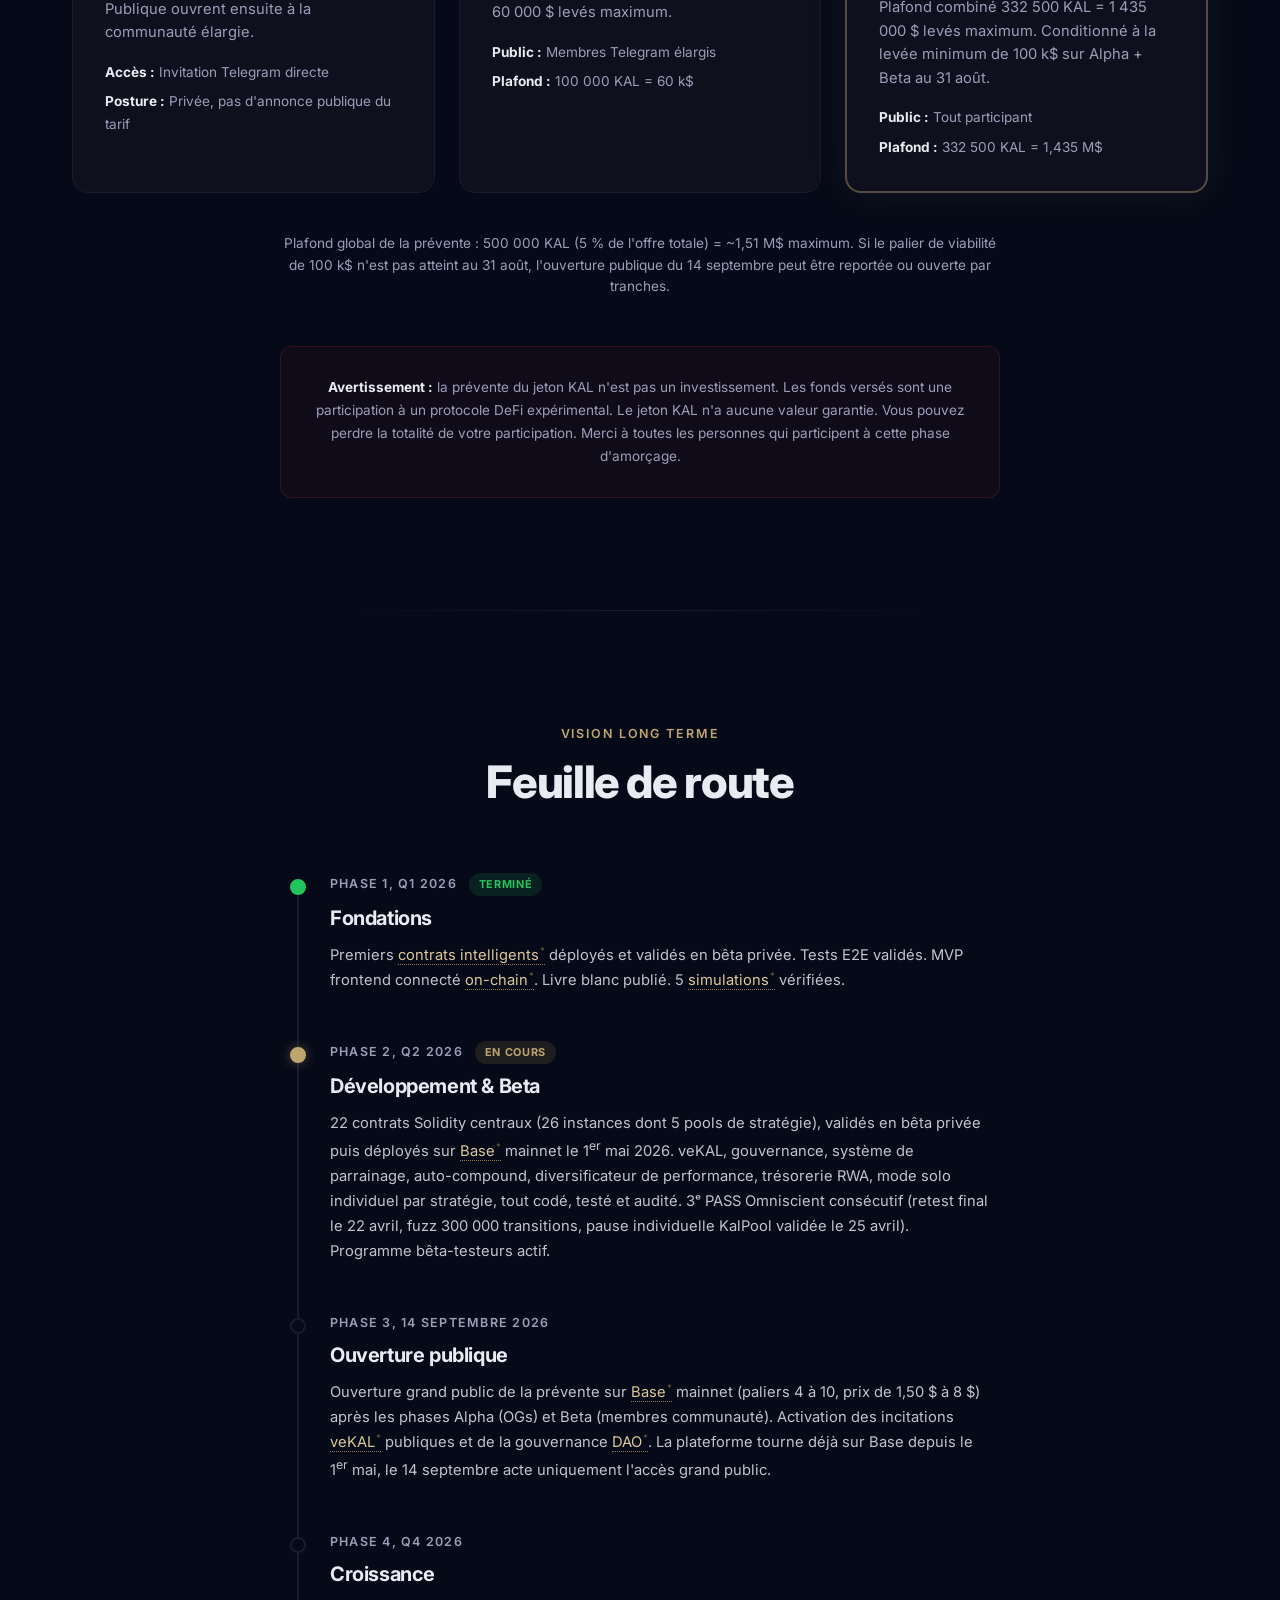
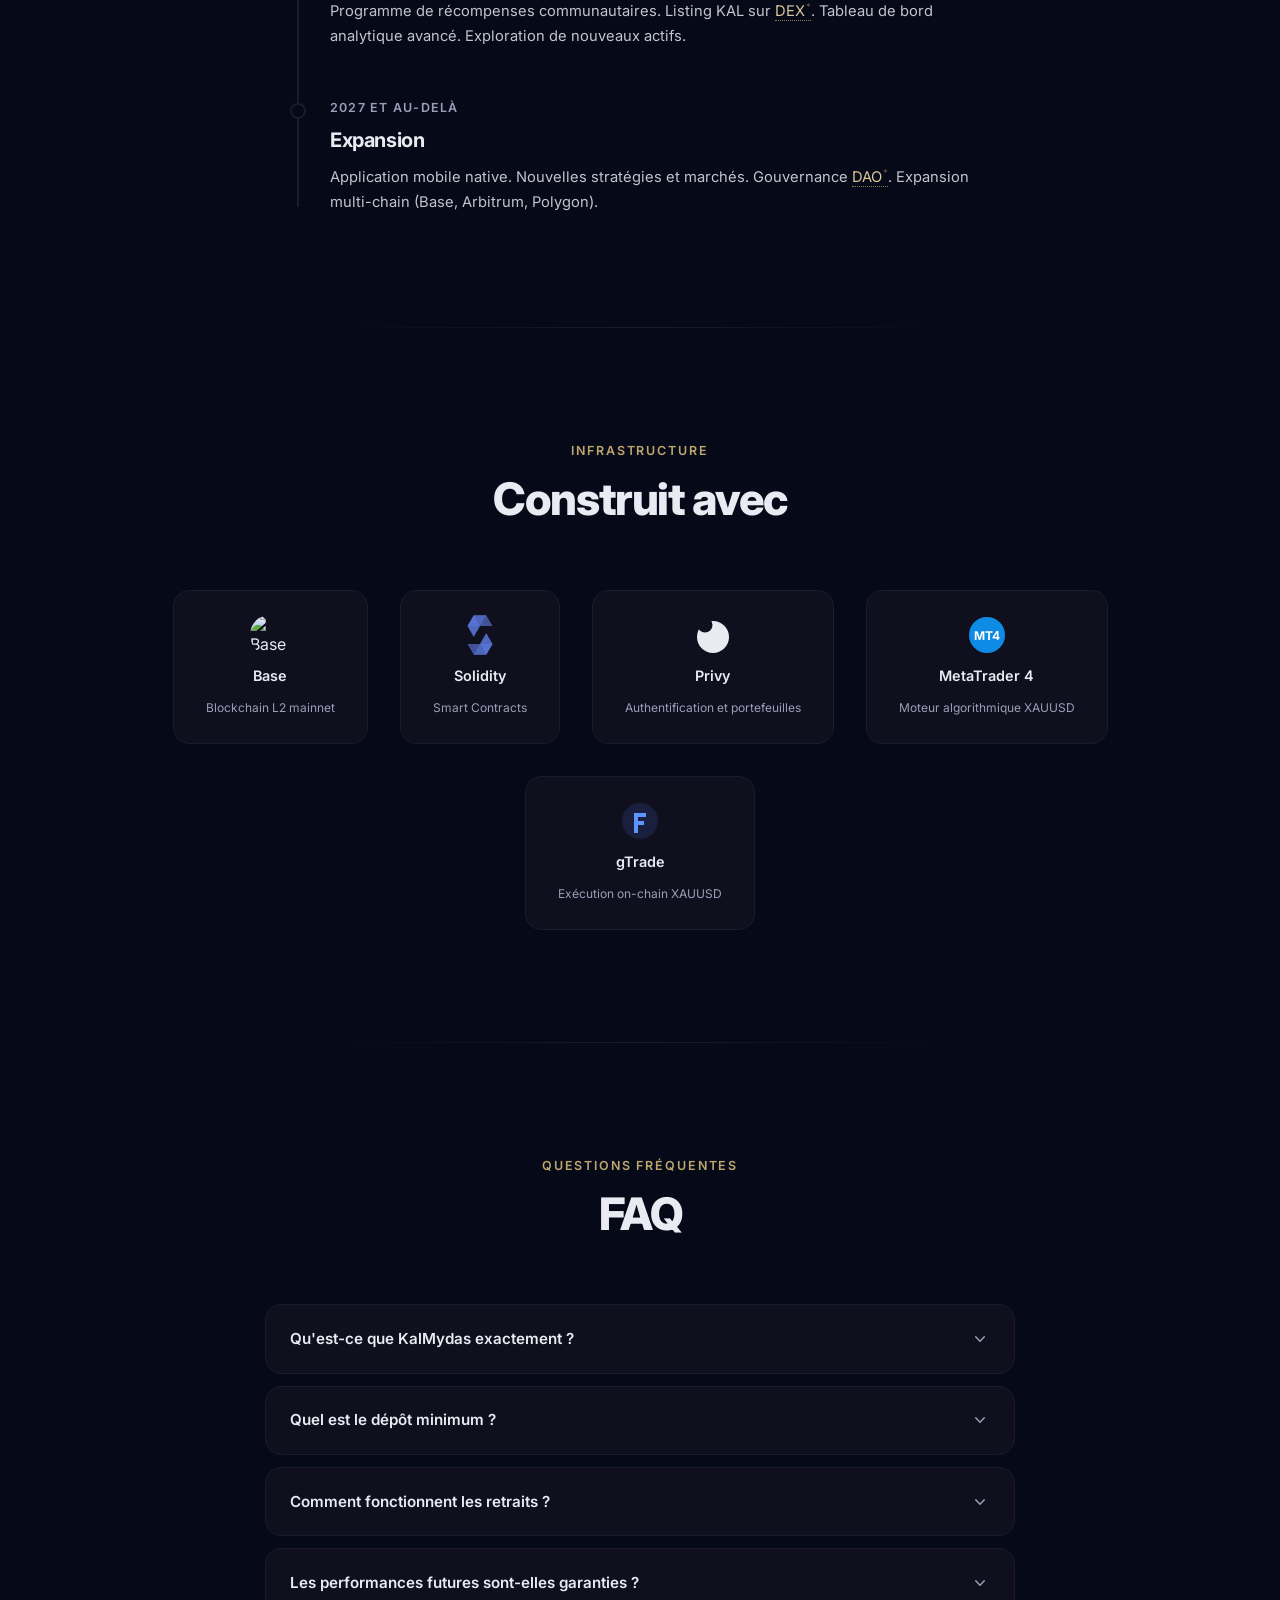
==== commit 6ec2f526: "feat: countdown Phase Alpha sous hero avec CTA Rejoindre la prevente (variante B 2026-07-15, fix che" ====
--- a/index.html
+++ b/index.html
@@ -1447,7 +1447,7 @@
   </section>
 
   <!-- ===== COUNTDOWN PHASE ALPHA ===== -->
-  <div id="phaseAlphaCountdown" class="phase-countdown fade-in" role="region" aria-live="polite" aria-label="Compte à rebours Phase Alpha" style="background: linear-gradient(180deg, rgba(11,18,38,0.85), rgba(20,30,60,0.85)); border-top: 1px solid rgba(190,165,110,0.22); border-bottom: 1px solid rgba(190,165,110,0.22); padding: 1.8rem 1rem; text-align: center;">
+  <div id="phaseAlphaCountdown" class="phase-countdown fade-in" role="region" aria-live="polite" aria-label="Compte à rebours Phase Alpha" style="background: linear-gradient(180deg, rgba(11,18,38,0.85), rgba(20,30,60,0.85)); border-top: 1px solid rgba(190,165,110,0.22); border-bottom: 1px solid rgba(190,165,110,0.22); padding: 1.8rem 1rem 4.5rem; text-align: center;">
     <div class="phase-countdown-inner" style="max-width: 760px; margin: 0 auto;">
       <p class="phase-countdown-label" data-i18n="countdown_label" style="font-size: 0.92rem; color: var(--text-muted); margin-bottom: 1rem; font-family: var(--font-display); letter-spacing: 0.08em; text-transform: uppercase;">Phase Alpha se termine dans</p>
       <div class="phase-countdown-grid" style="display: flex; justify-content: center; align-items: flex-start; gap: 0.6rem; flex-wrap: nowrap;">
@@ -1458,6 +1458,12 @@
         <div class="phase-countdown-unit" style="display: flex; flex-direction: column; align-items: center; min-width: 64px;"><span class="phase-countdown-value" id="phaseCdMinutes" style="font-size: 2.4rem; font-family: var(--font-display); font-weight: 700; color: var(--gold-light); line-height: 1; font-variant-numeric: tabular-nums;">00</span><span class="phase-countdown-unit-label" data-i18n="countdown_minutes" style="font-size: 0.7rem; color: var(--text-muted); letter-spacing: 0.08em; text-transform: uppercase; margin-top: 0.4rem;">minutes</span></div>
         <span class="phase-countdown-sep" aria-hidden="true" style="font-size: 2rem; color: rgba(190,165,110,0.3); font-family: var(--font-display); font-weight: 300; line-height: 1; padding-top: 0.2rem;">:</span>
         <div class="phase-countdown-unit" style="display: flex; flex-direction: column; align-items: center; min-width: 64px;"><span class="phase-countdown-value" id="phaseCdSeconds" style="font-size: 2.4rem; font-family: var(--font-display); font-weight: 700; color: var(--gold-light); line-height: 1; font-variant-numeric: tabular-nums;">00</span><span class="phase-countdown-unit-label" data-i18n="countdown_seconds" style="font-size: 0.7rem; color: var(--text-muted); letter-spacing: 0.08em; text-transform: uppercase; margin-top: 0.4rem;">secondes</span></div>
+      </div>
+      <div class="phase-countdown-cta" style="margin-top: 1.4rem;">
+        <a href="https://app.kalmydas.com/presale/" data-i18n="countdown_cta" style="display: inline-flex; align-items: center; gap: 0.5rem; color: var(--gold-light); text-decoration: none; font-weight: 600; font-size: 0.95rem; padding: 0.7rem 1.4rem; border: 1px solid rgba(201,168,76,0.5); border-radius: 8px; transition: all 0.2s ease; font-family: var(--font-display); letter-spacing: 0.02em;" onmouseover="this.style.background='rgba(201,168,76,0.1)'" onmouseout="this.style.background='transparent'">
+          Rejoindre la prévente
+          <svg width="16" height="16" viewBox="0 0 16 16" fill="none" aria-hidden="true"><path d="M3.33 8h9.34M8.67 4l4 4-4 4" stroke="currentColor" stroke-width="1.5" stroke-linecap="round" stroke-linejoin="round"/></svg>
+        </a>
       </div>
     </div>
   </div>
@@ -1513,8 +1519,8 @@
     //   }).catch(function () { /* fallback silencieux sur PHASE_ALPHA_END_FALLBACK */ });
     // }
 
-    var i18nFR = { ended_label: 'Phase Alpha terminée.', ended_link: 'Voir la suite' };
-    var i18nEN = { ended_label: 'Phase Alpha ended.', ended_link: 'See what comes next' };
+    var i18nFR = { ended_label: 'Phase Alpha terminée. Phase Beta ouverte le 15 juillet 2026.' };
+    var i18nEN = { ended_label: 'Phase Alpha ended. Phase Beta open on July 15, 2026.' };
 
     function getLang() {
       // Lit le cookie km_lang (cross-subdomain kalmydas.com) puis la query ?lang=fr|en
@@ -1536,7 +1542,6 @@
       el.innerHTML = '<div class="phase-countdown-inner" style="max-width: 760px; margin: 0 auto;">' +
         '<p class="phase-countdown-end" style="font-size: 1.05rem; color: var(--gold-light); font-family: var(--font-display); letter-spacing: 0.04em;">' +
         dict.ended_label +
-        ' <a href="#presale-schedule" style="color: var(--gold-light); text-decoration: underline; margin-left: 0.4rem;">' + dict.ended_link + '</a>' +
         '</p></div>';
     }
 
@@ -2863,4 +2868,4 @@
 
 </body>
 </html>
-                                                                                                                                                                                                                                                                                                                                                                                                                                                                                                                                                                                                                                                                                                                                                                                                                                                                                                                                                                                                                                                                                                                                                                                                                                                                                                                                                                                                                                                                                                                                                                                                                                                                                                                                                                                                                                                                                                                                                                                                                                                                                                                                                                                                                                                                                                                                                                                                                                                                                                                                                                                  +                                                                                                                                                                                                                                                                                                                                                                                                                                                                                                                                                                                                                                                                                                                                                                                                                                                                                                                                                                                                                                                                                                                                                                                                                                                                                                                                                                                                                                                                                                                                                                                                                                                                                                                                                                                                                                 
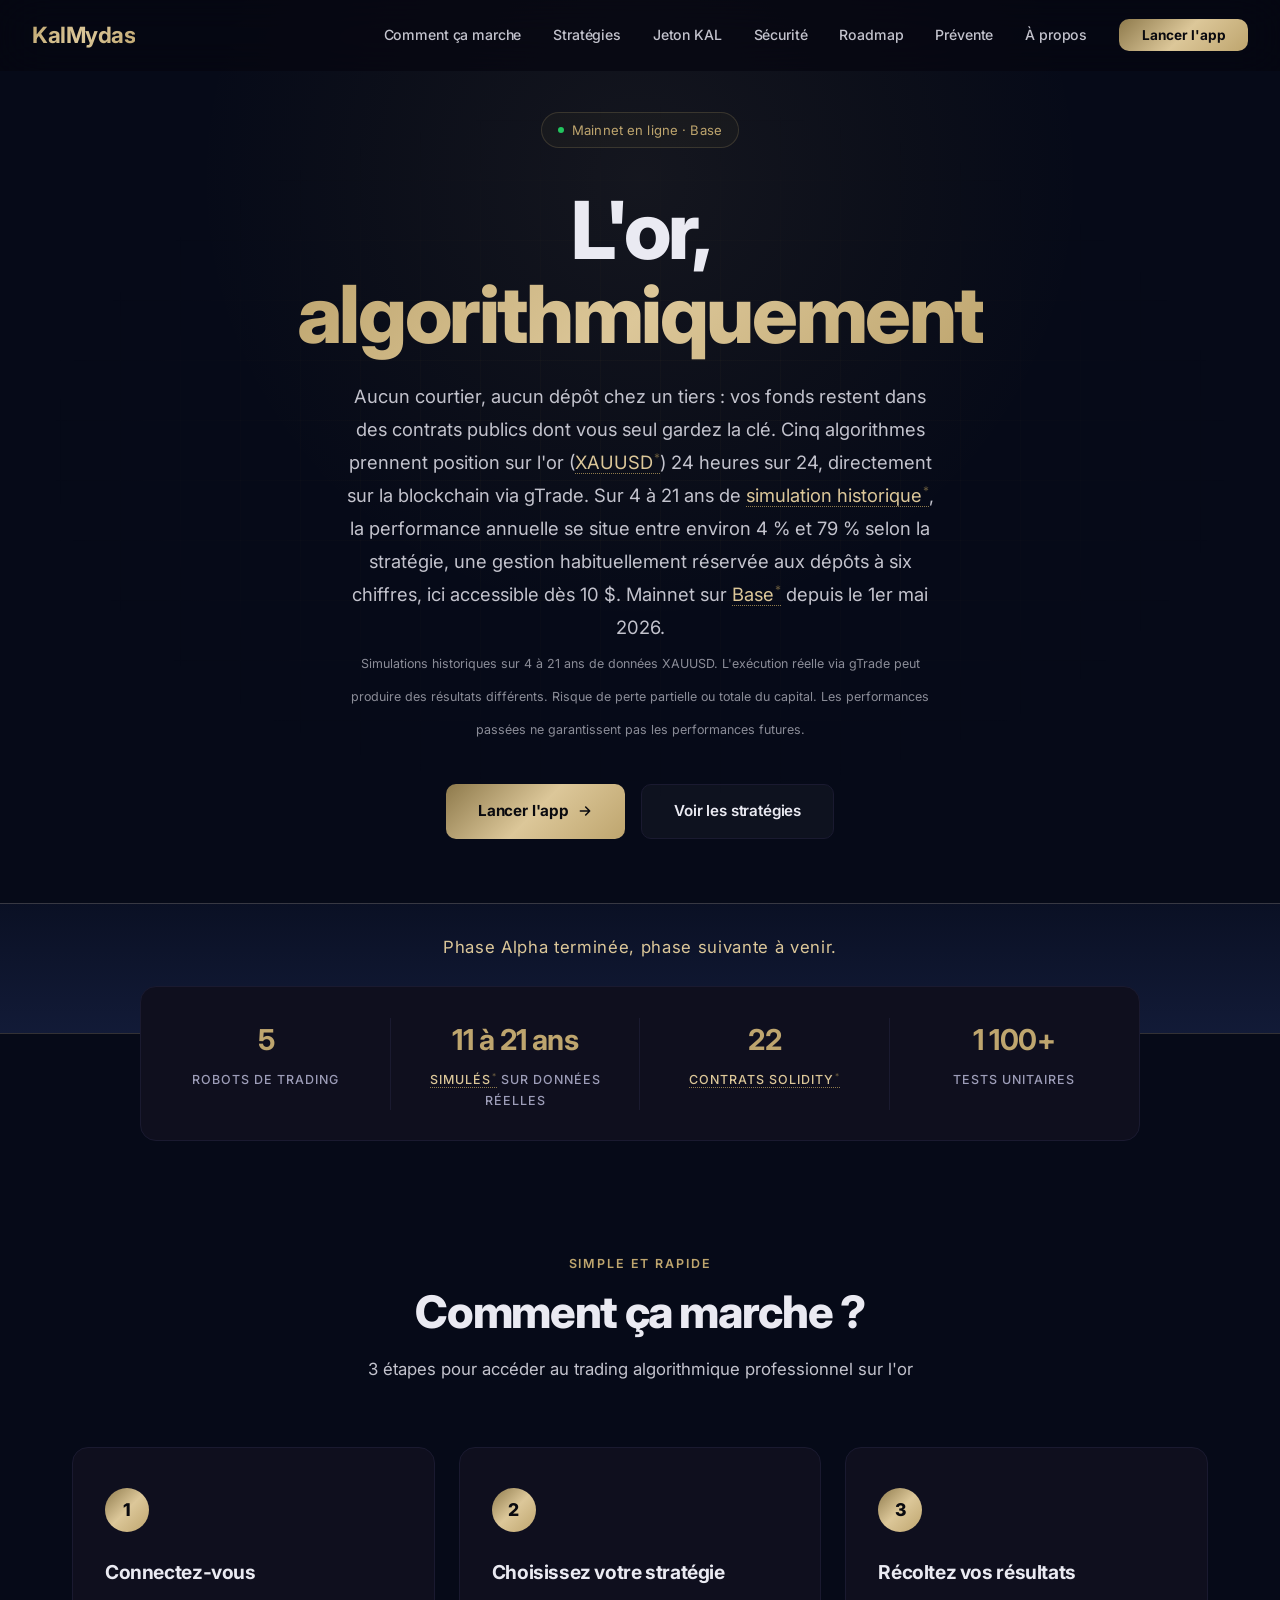
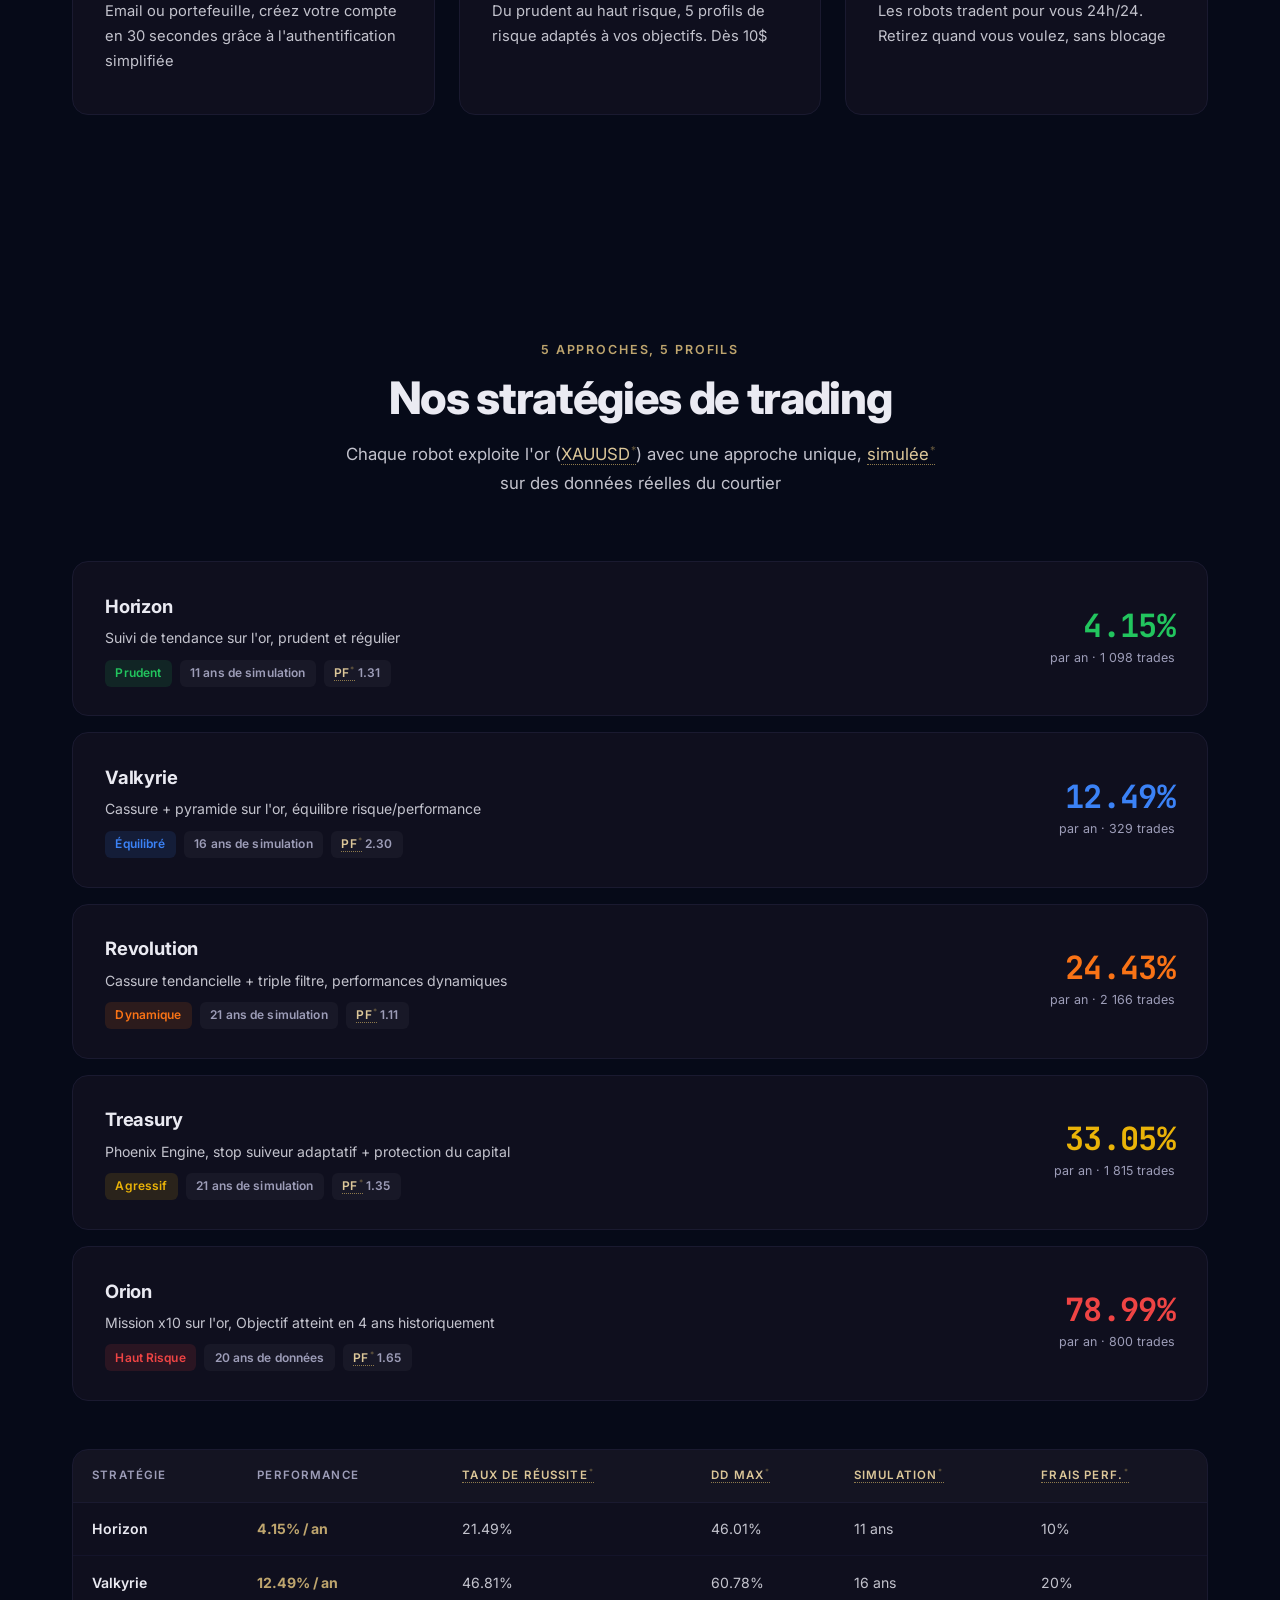
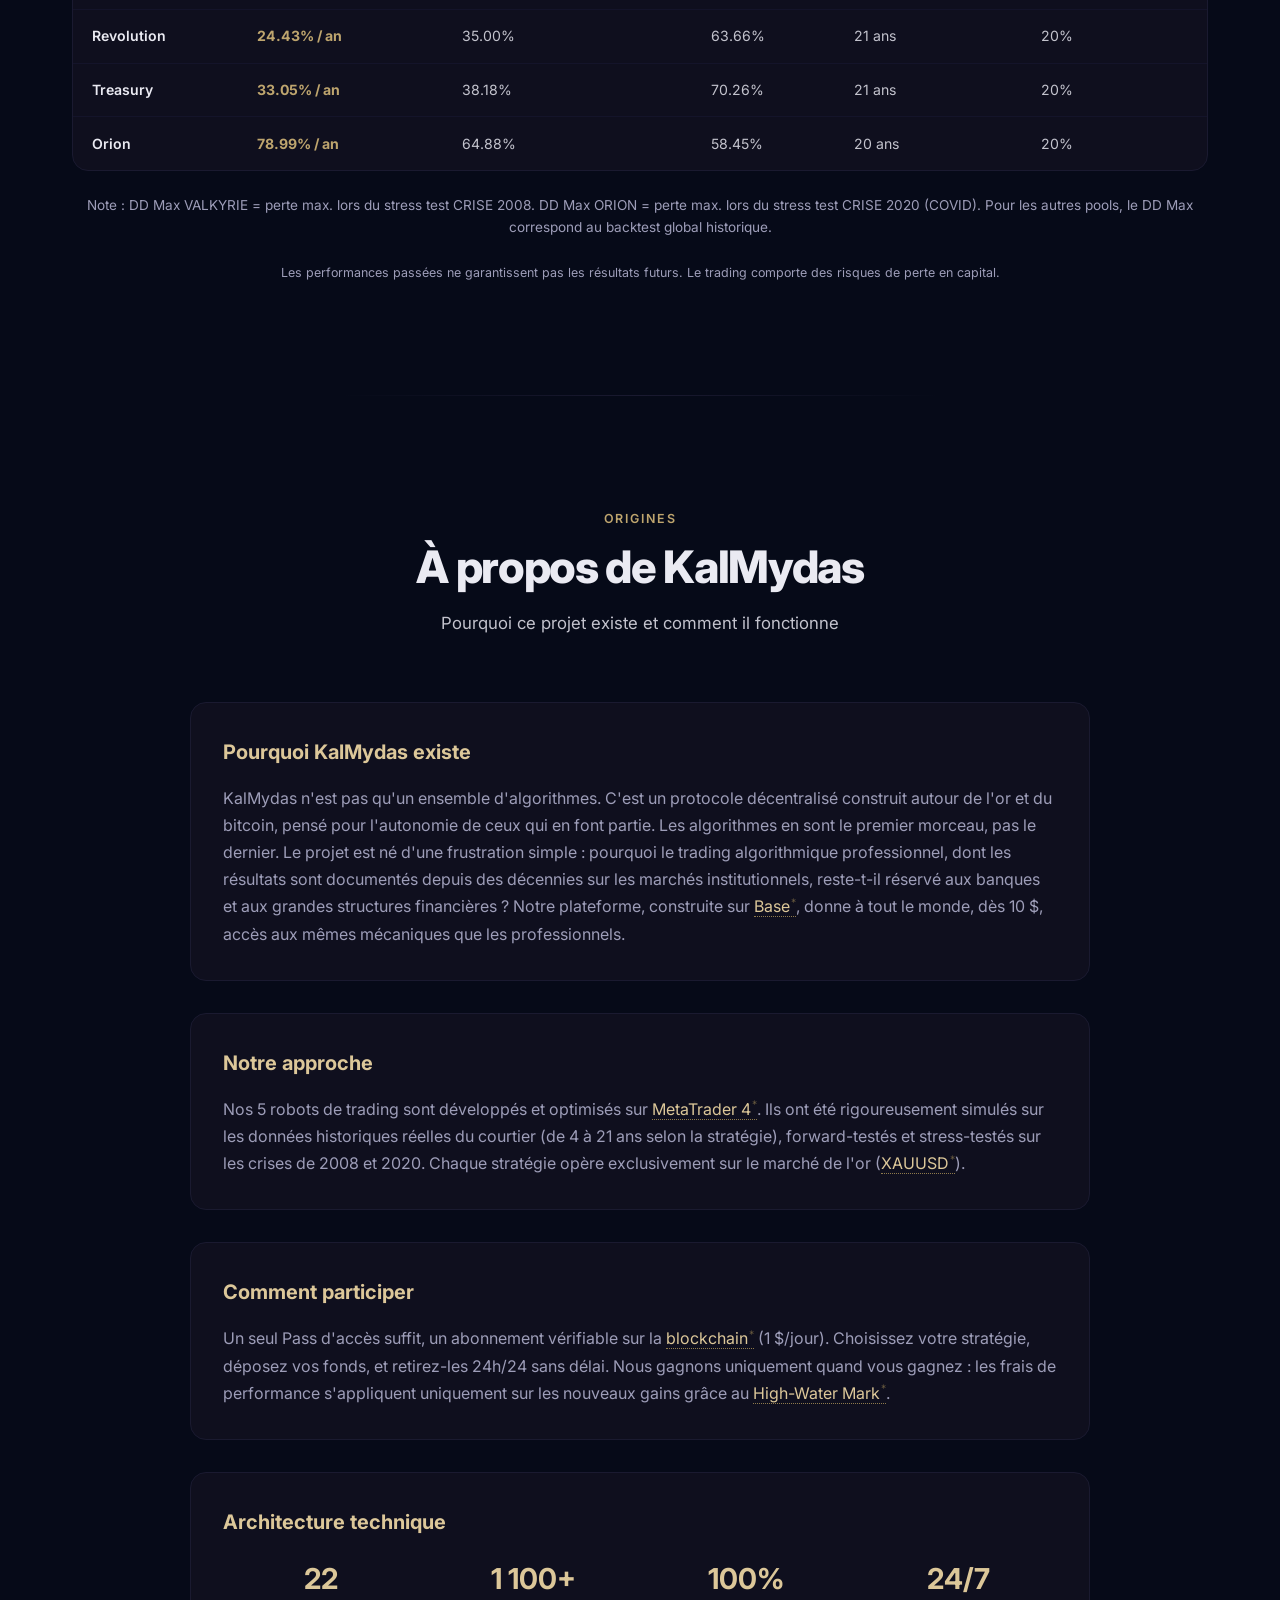
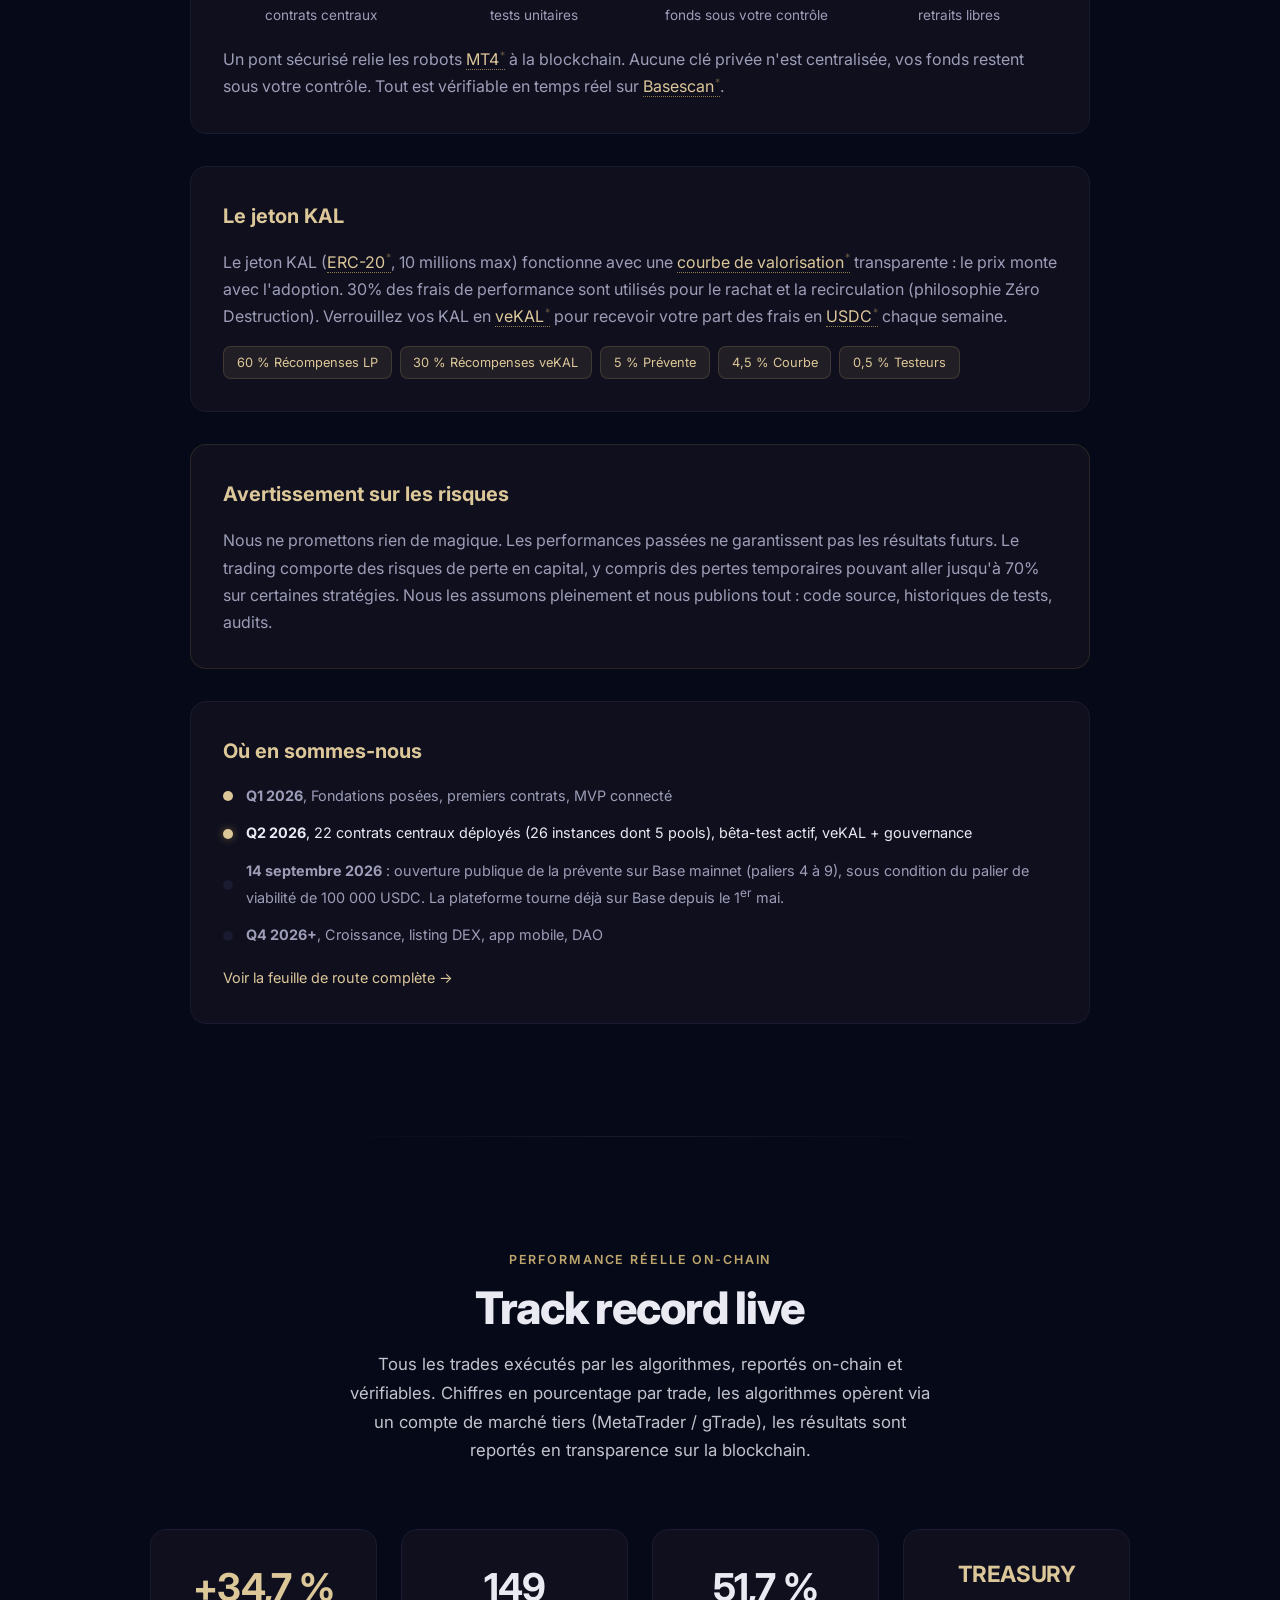
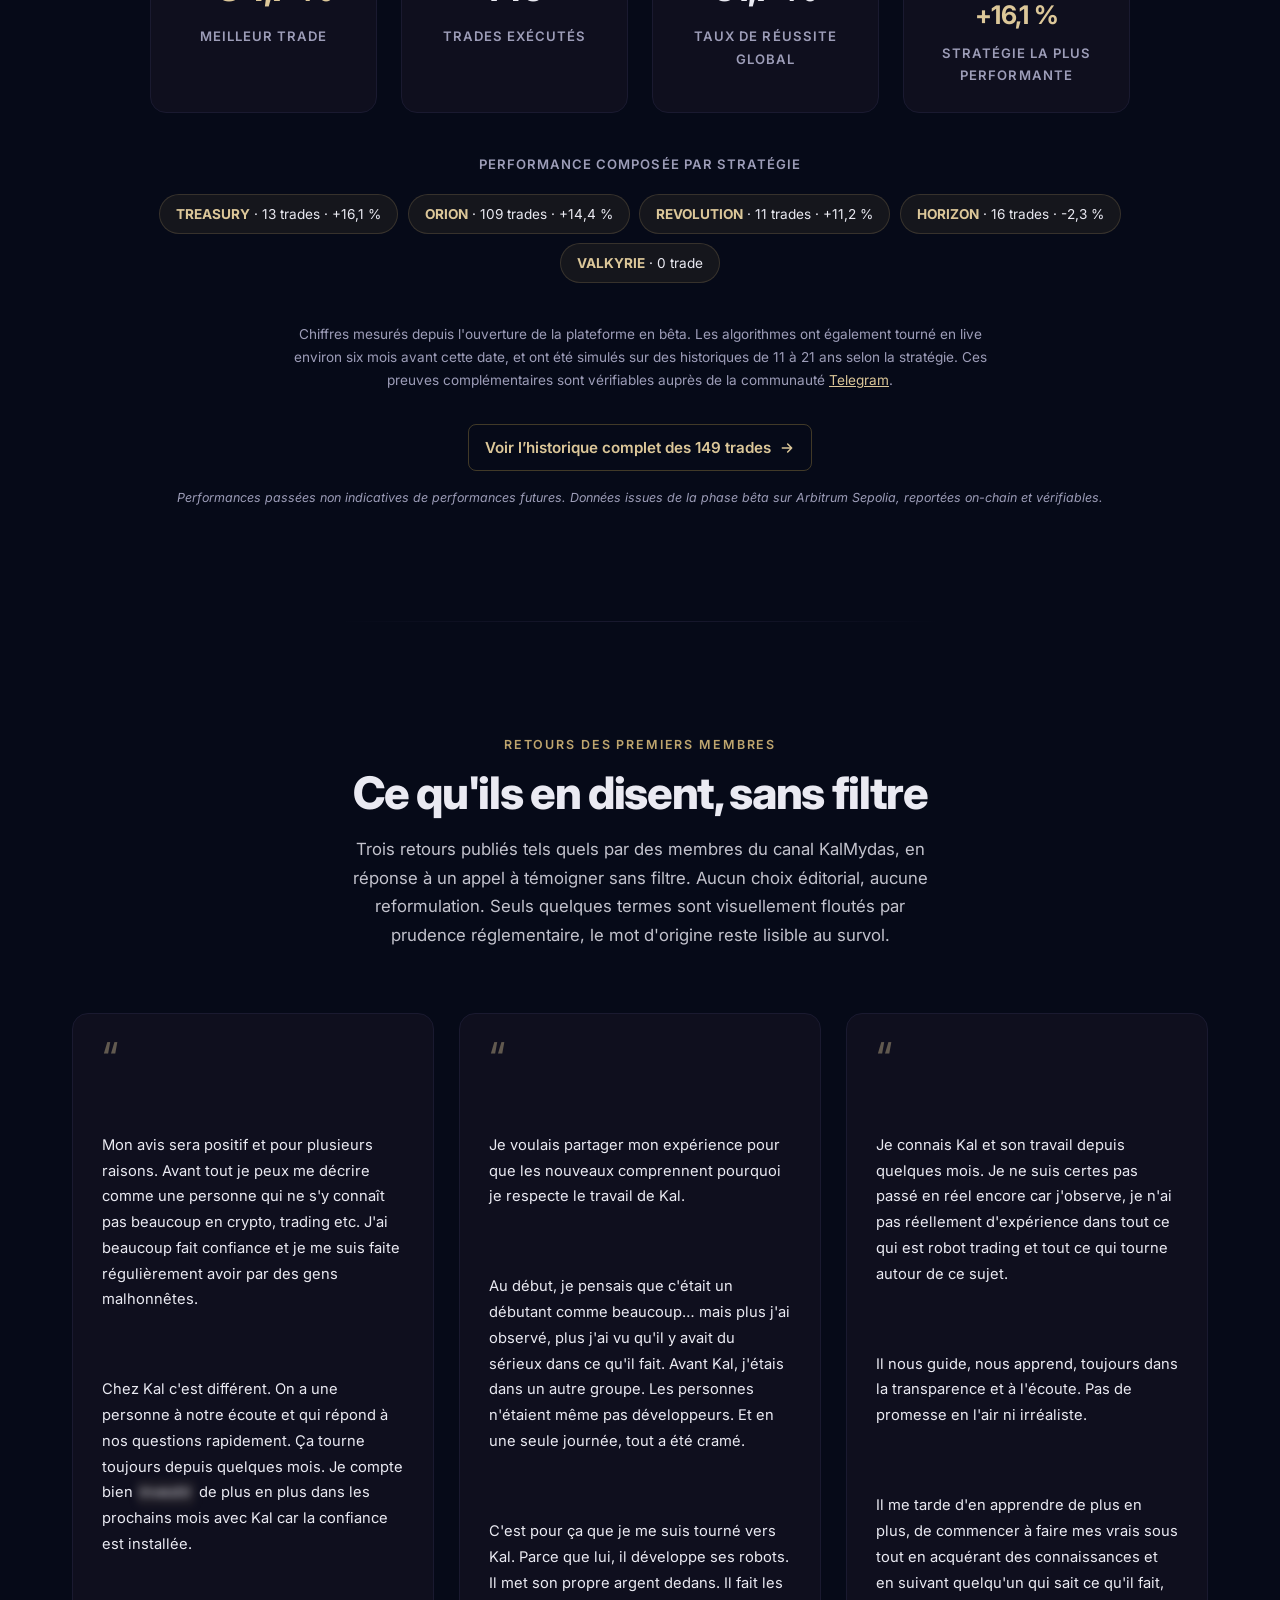
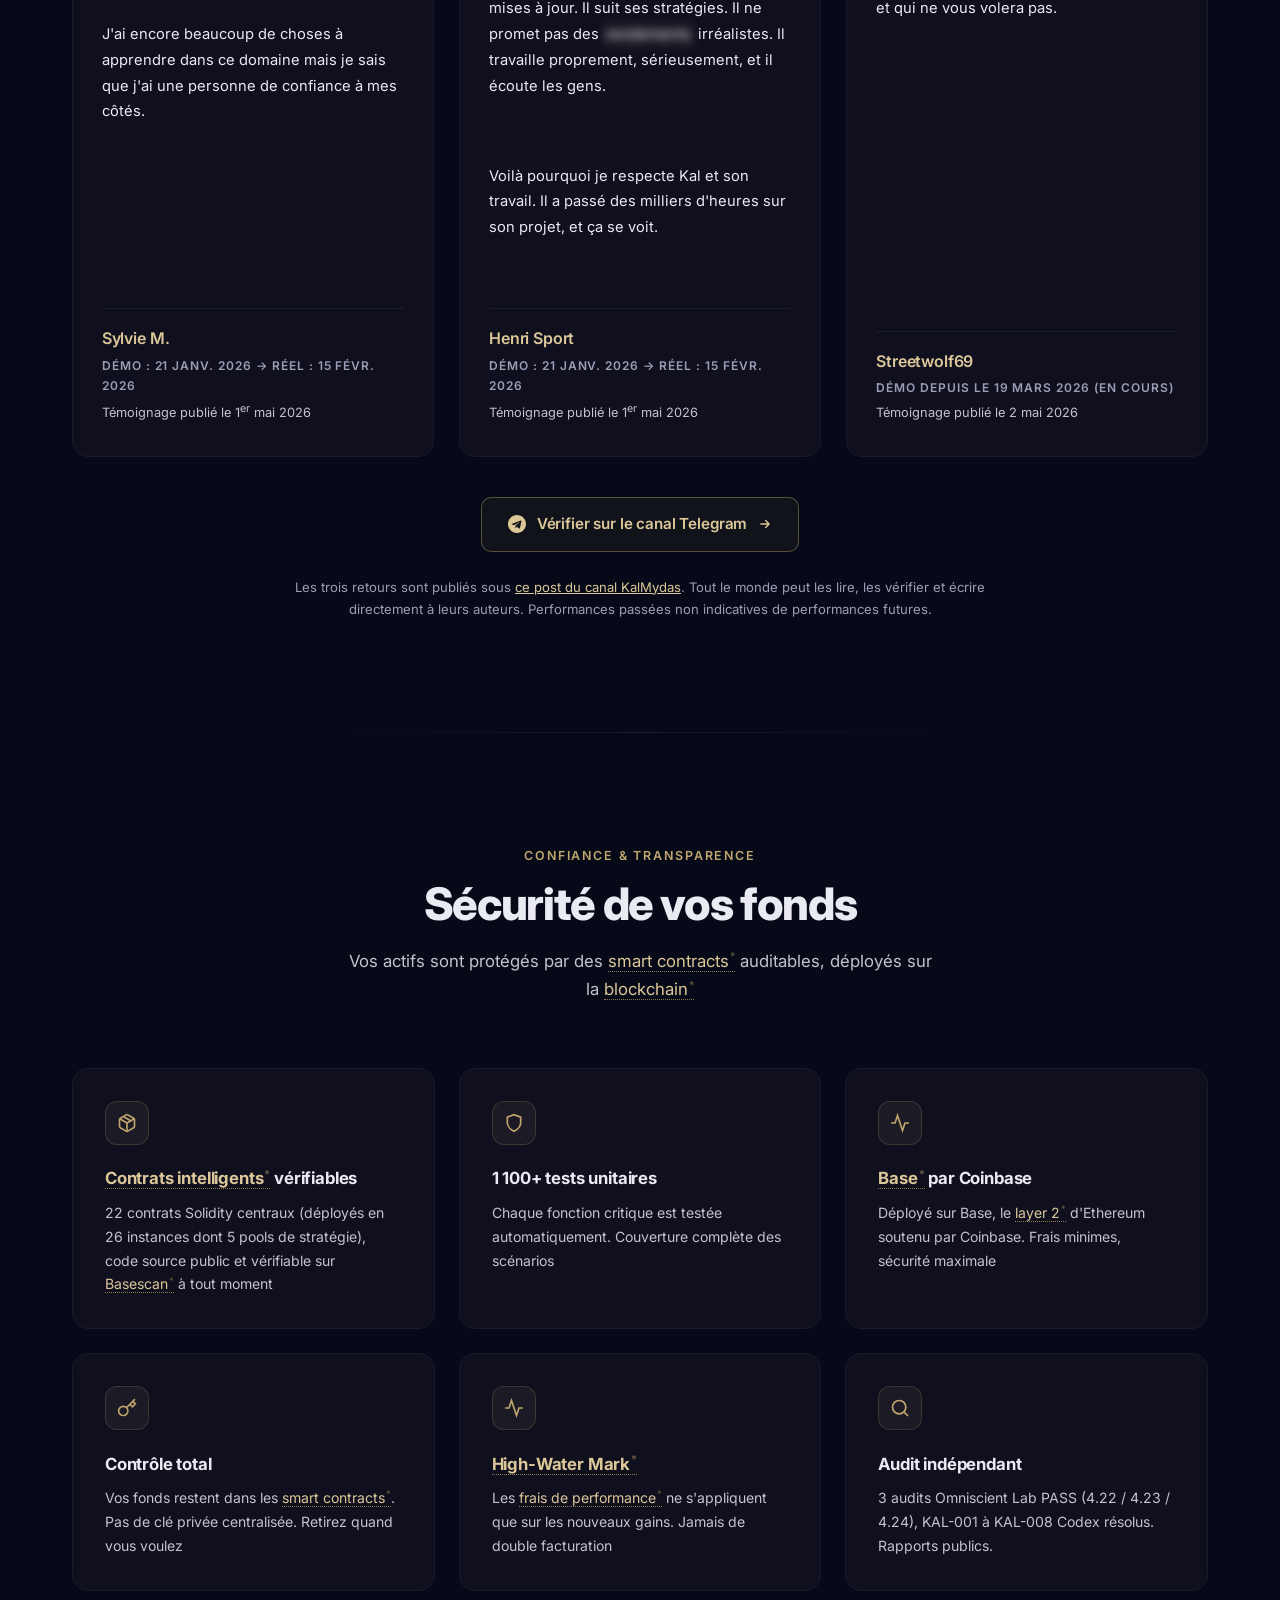
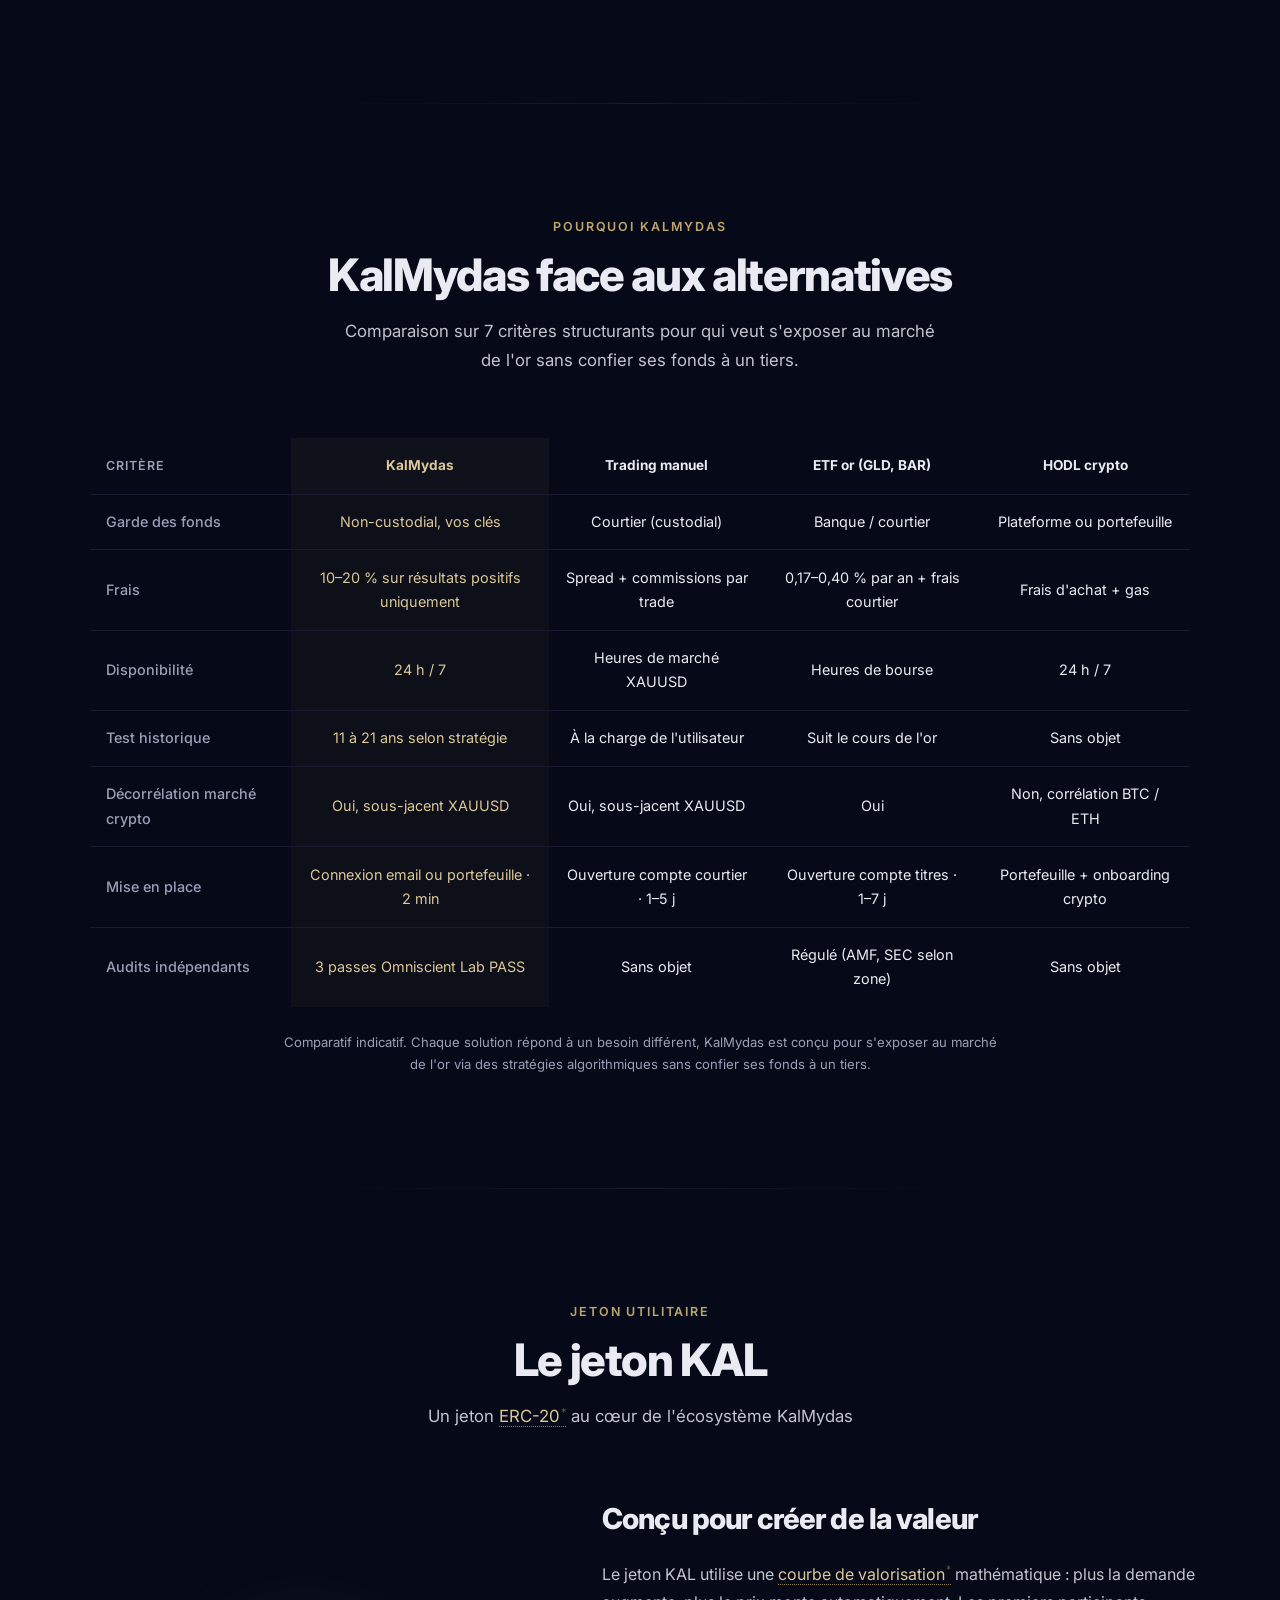
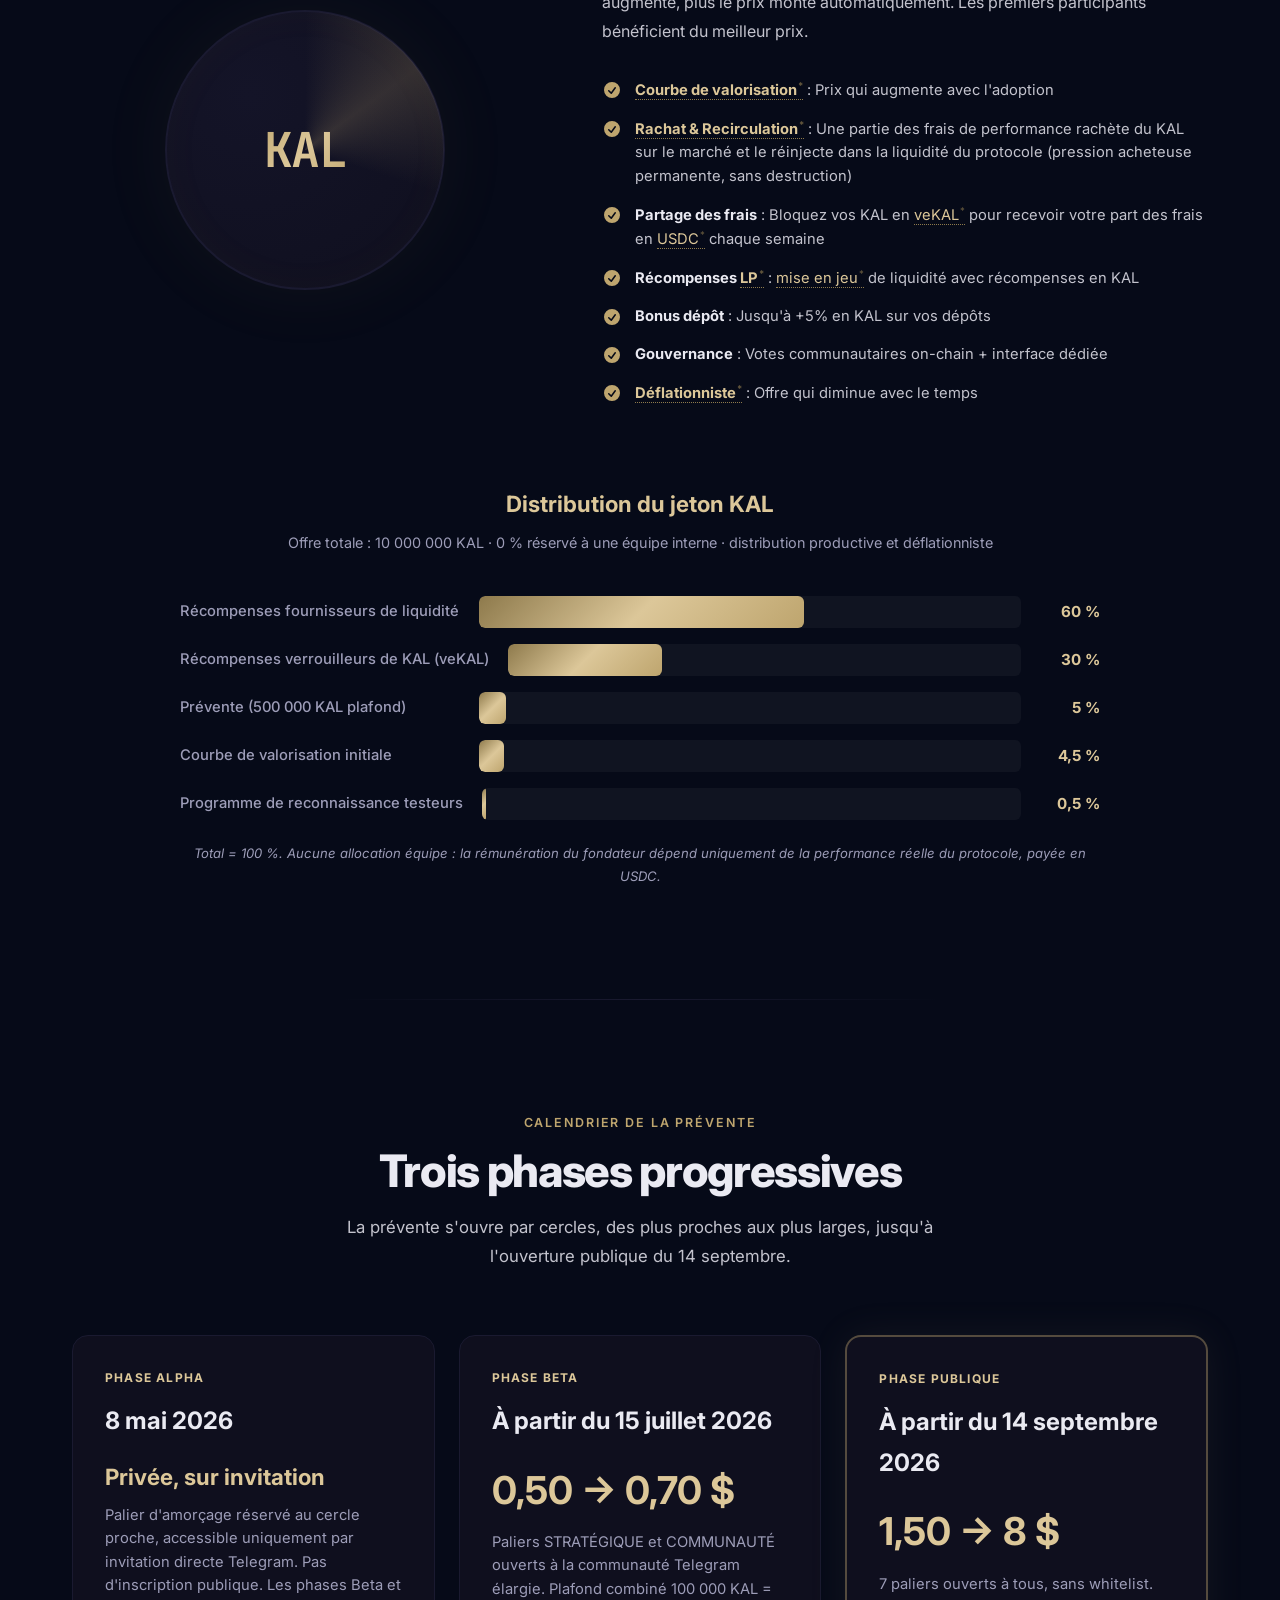
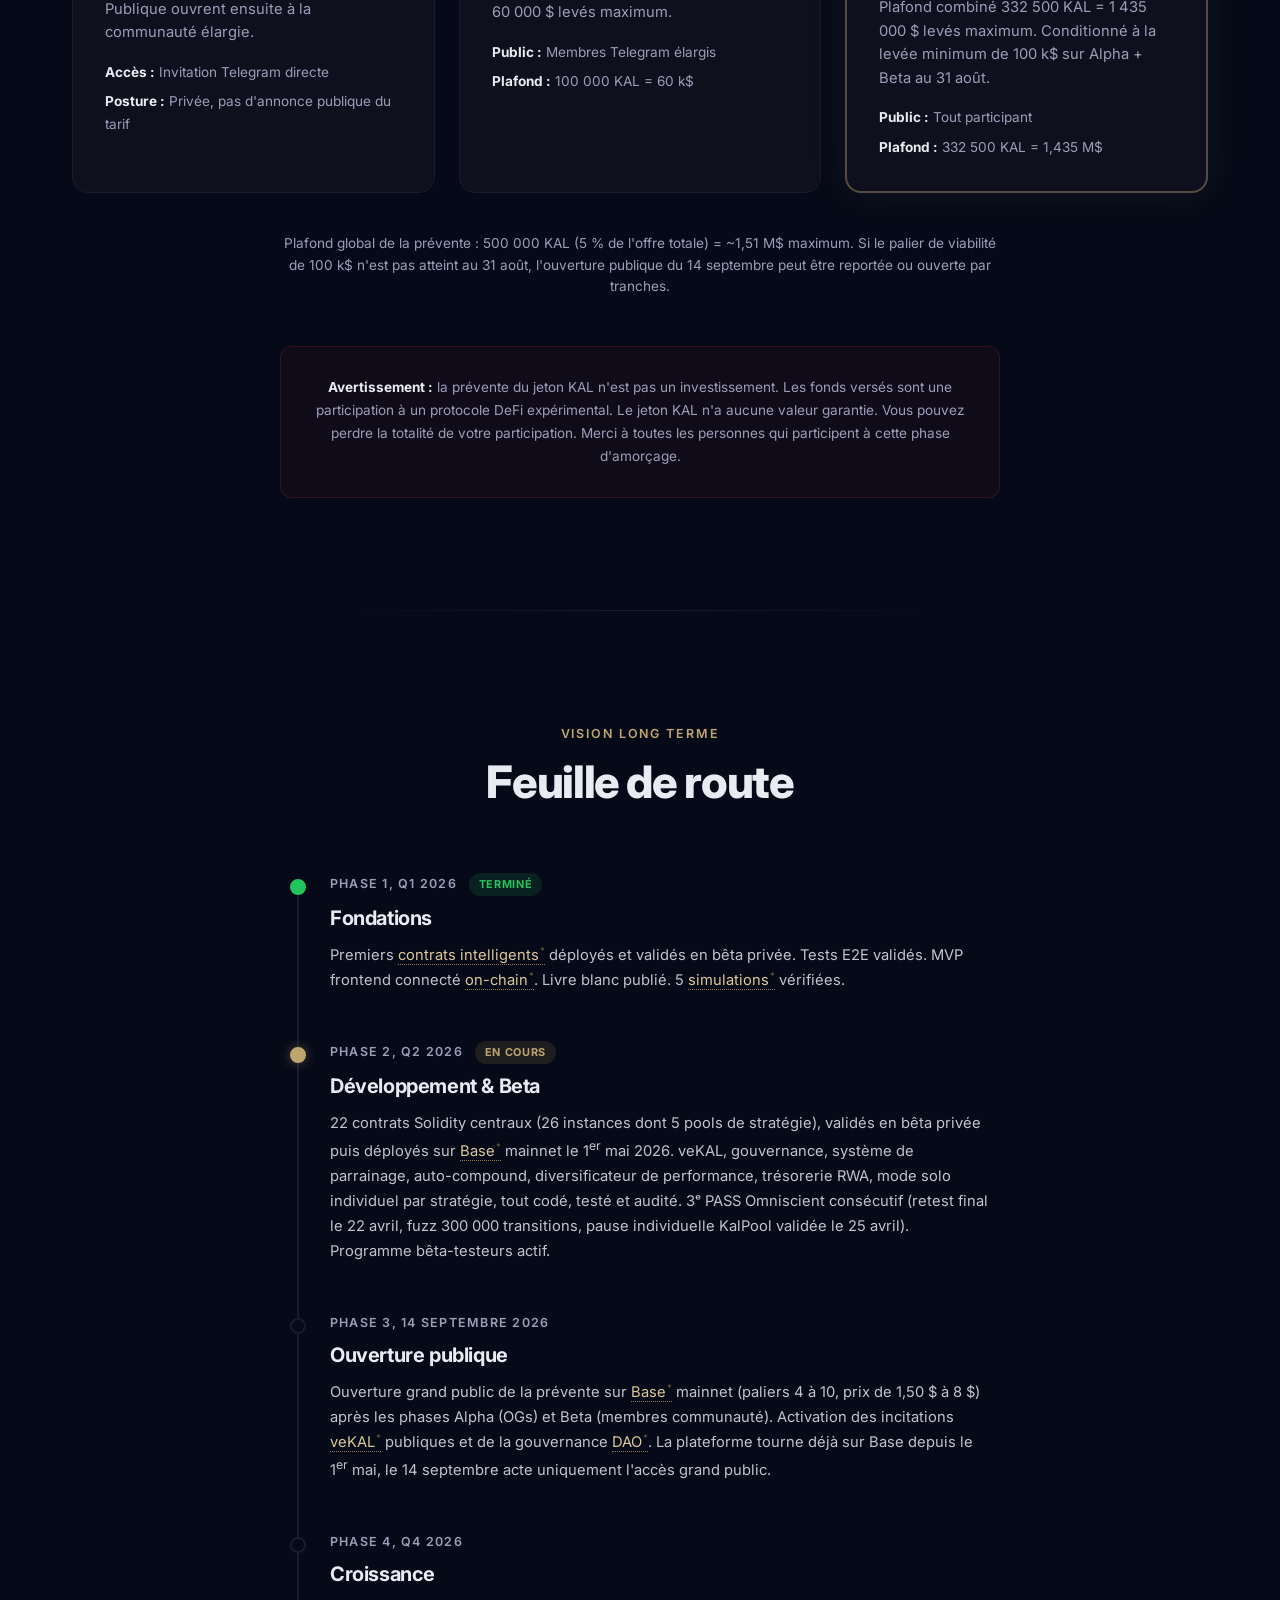
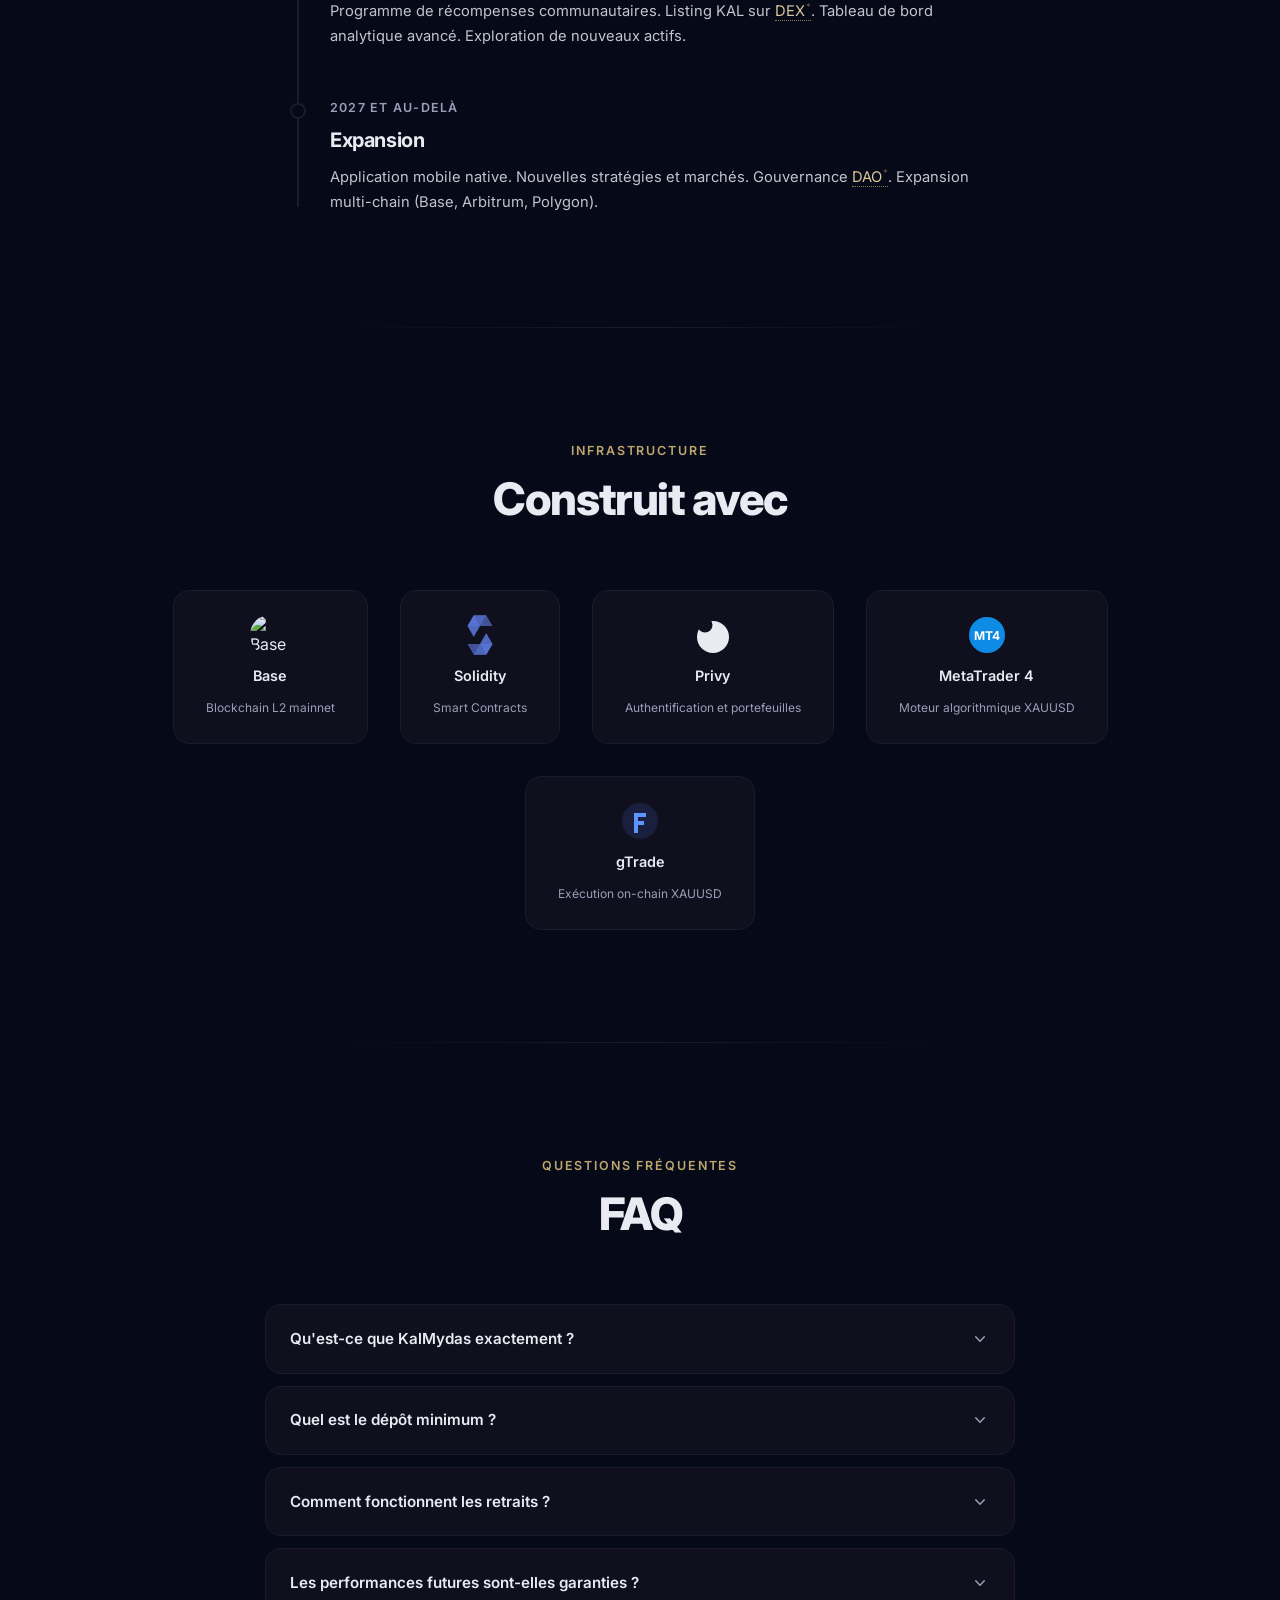
==== commit bde55b37: "feat: countdown Phase Alpha sous hero avec CTA Rejoindre la prevente (URL /presale, fix chevauchemen" ====
--- a/index.html
+++ b/index.html
@@ -1449,7 +1449,7 @@
   <!-- ===== COUNTDOWN PHASE ALPHA ===== -->
   <div id="phaseAlphaCountdown" class="phase-countdown fade-in" role="region" aria-live="polite" aria-label="Compte à rebours Phase Alpha" style="background: linear-gradient(180deg, rgba(11,18,38,0.85), rgba(20,30,60,0.85)); border-top: 1px solid rgba(190,165,110,0.22); border-bottom: 1px solid rgba(190,165,110,0.22); padding: 1.8rem 1rem 4.5rem; text-align: center;">
     <div class="phase-countdown-inner" style="max-width: 760px; margin: 0 auto;">
-      <p class="phase-countdown-label" data-i18n="countdown_label" style="font-size: 0.92rem; color: var(--text-muted); margin-bottom: 1rem; font-family: var(--font-display); letter-spacing: 0.08em; text-transform: uppercase;">Phase Alpha se termine dans</p>
+      <p class="phase-countdown-label" data-i18n="countdown_label" style="font-size: 0.92rem; color: var(--text-muted); margin-bottom: 1rem; font-family: var(--font-display); letter-spacing: 0.08em; text-transform: uppercase;">Fin de Phase Alpha dans</p>
       <div class="phase-countdown-grid" style="display: flex; justify-content: center; align-items: flex-start; gap: 0.6rem; flex-wrap: nowrap;">
         <div class="phase-countdown-unit" style="display: flex; flex-direction: column; align-items: center; min-width: 64px;"><span class="phase-countdown-value" id="phaseCdDays" style="font-size: 2.4rem; font-family: var(--font-display); font-weight: 700; color: var(--gold-light); line-height: 1; font-variant-numeric: tabular-nums;">00</span><span class="phase-countdown-unit-label" data-i18n="countdown_days" style="font-size: 0.7rem; color: var(--text-muted); letter-spacing: 0.08em; text-transform: uppercase; margin-top: 0.4rem;">jours</span></div>
         <span class="phase-countdown-sep" aria-hidden="true" style="font-size: 2rem; color: rgba(190,165,110,0.3); font-family: var(--font-display); font-weight: 300; line-height: 1; padding-top: 0.2rem;">:</span>
@@ -1460,7 +1460,7 @@
         <div class="phase-countdown-unit" style="display: flex; flex-direction: column; align-items: center; min-width: 64px;"><span class="phase-countdown-value" id="phaseCdSeconds" style="font-size: 2.4rem; font-family: var(--font-display); font-weight: 700; color: var(--gold-light); line-height: 1; font-variant-numeric: tabular-nums;">00</span><span class="phase-countdown-unit-label" data-i18n="countdown_seconds" style="font-size: 0.7rem; color: var(--text-muted); letter-spacing: 0.08em; text-transform: uppercase; margin-top: 0.4rem;">secondes</span></div>
       </div>
       <div class="phase-countdown-cta" style="margin-top: 1.4rem;">
-        <a href="https://app.kalmydas.com/presale/" data-i18n="countdown_cta" style="display: inline-flex; align-items: center; gap: 0.5rem; color: var(--gold-light); text-decoration: none; font-weight: 600; font-size: 0.95rem; padding: 0.7rem 1.4rem; border: 1px solid rgba(201,168,76,0.5); border-radius: 8px; transition: all 0.2s ease; font-family: var(--font-display); letter-spacing: 0.02em;" onmouseover="this.style.background='rgba(201,168,76,0.1)'" onmouseout="this.style.background='transparent'">
+        <a href="https://app.kalmydas.com/presale" data-i18n="countdown_cta" style="display: inline-flex; align-items: center; gap: 0.5rem; color: var(--gold-light); text-decoration: none; font-weight: 600; font-size: 0.95rem; padding: 0.7rem 1.4rem; border: 1px solid rgba(201,168,76,0.5); border-radius: 8px; transition: all 0.2s ease; font-family: var(--font-display); letter-spacing: 0.02em;" onmouseover="this.style.background='rgba(201,168,76,0.1)'" onmouseout="this.style.background='transparent'">
           Rejoindre la prévente
           <svg width="16" height="16" viewBox="0 0 16 16" fill="none" aria-hidden="true"><path d="M3.33 8h9.34M8.67 4l4 4-4 4" stroke="currentColor" stroke-width="1.5" stroke-linecap="round" stroke-linejoin="round"/></svg>
         </a>
@@ -1519,8 +1519,8 @@
     //   }).catch(function () { /* fallback silencieux sur PHASE_ALPHA_END_FALLBACK */ });
     // }
 
-    var i18nFR = { ended_label: 'Phase Alpha terminée. Phase Beta ouverte le 15 juillet 2026.' };
-    var i18nEN = { ended_label: 'Phase Alpha ended. Phase Beta open on July 15, 2026.' };
+    var i18nFR = { ended_label: 'Phase Alpha terminée, phase suivante à venir.' };
+    var i18nEN = { ended_label: 'Phase Alpha ended, next phase coming soon.' };
 
     function getLang() {
       // Lit le cookie km_lang (cross-subdomain kalmydas.com) puis la query ?lang=fr|en
@@ -2868,4 +2868,4 @@
 
 </body>
 </html>
-                                                                                                                                                                                                                                                                                                                                                                                                                                                                                                                                                                                                                                                                                                                                                                                                                                                                                                                                                                                                                                                                                                                                                                                                                                                                                                                                                                                                                                                                                                                                                                                                                                                                                                                                                                                                                                 +                                                                                                                                                                                                                                                                                                                                                                                                                                                                                                                                                                                                                                                                                                                                                                                                                                                                                                                                                                                                                                                                                                                                                                                                                                                                                                                                                                                                                                                                                                                                                                                                                                                                                                                                                                                                                                                              
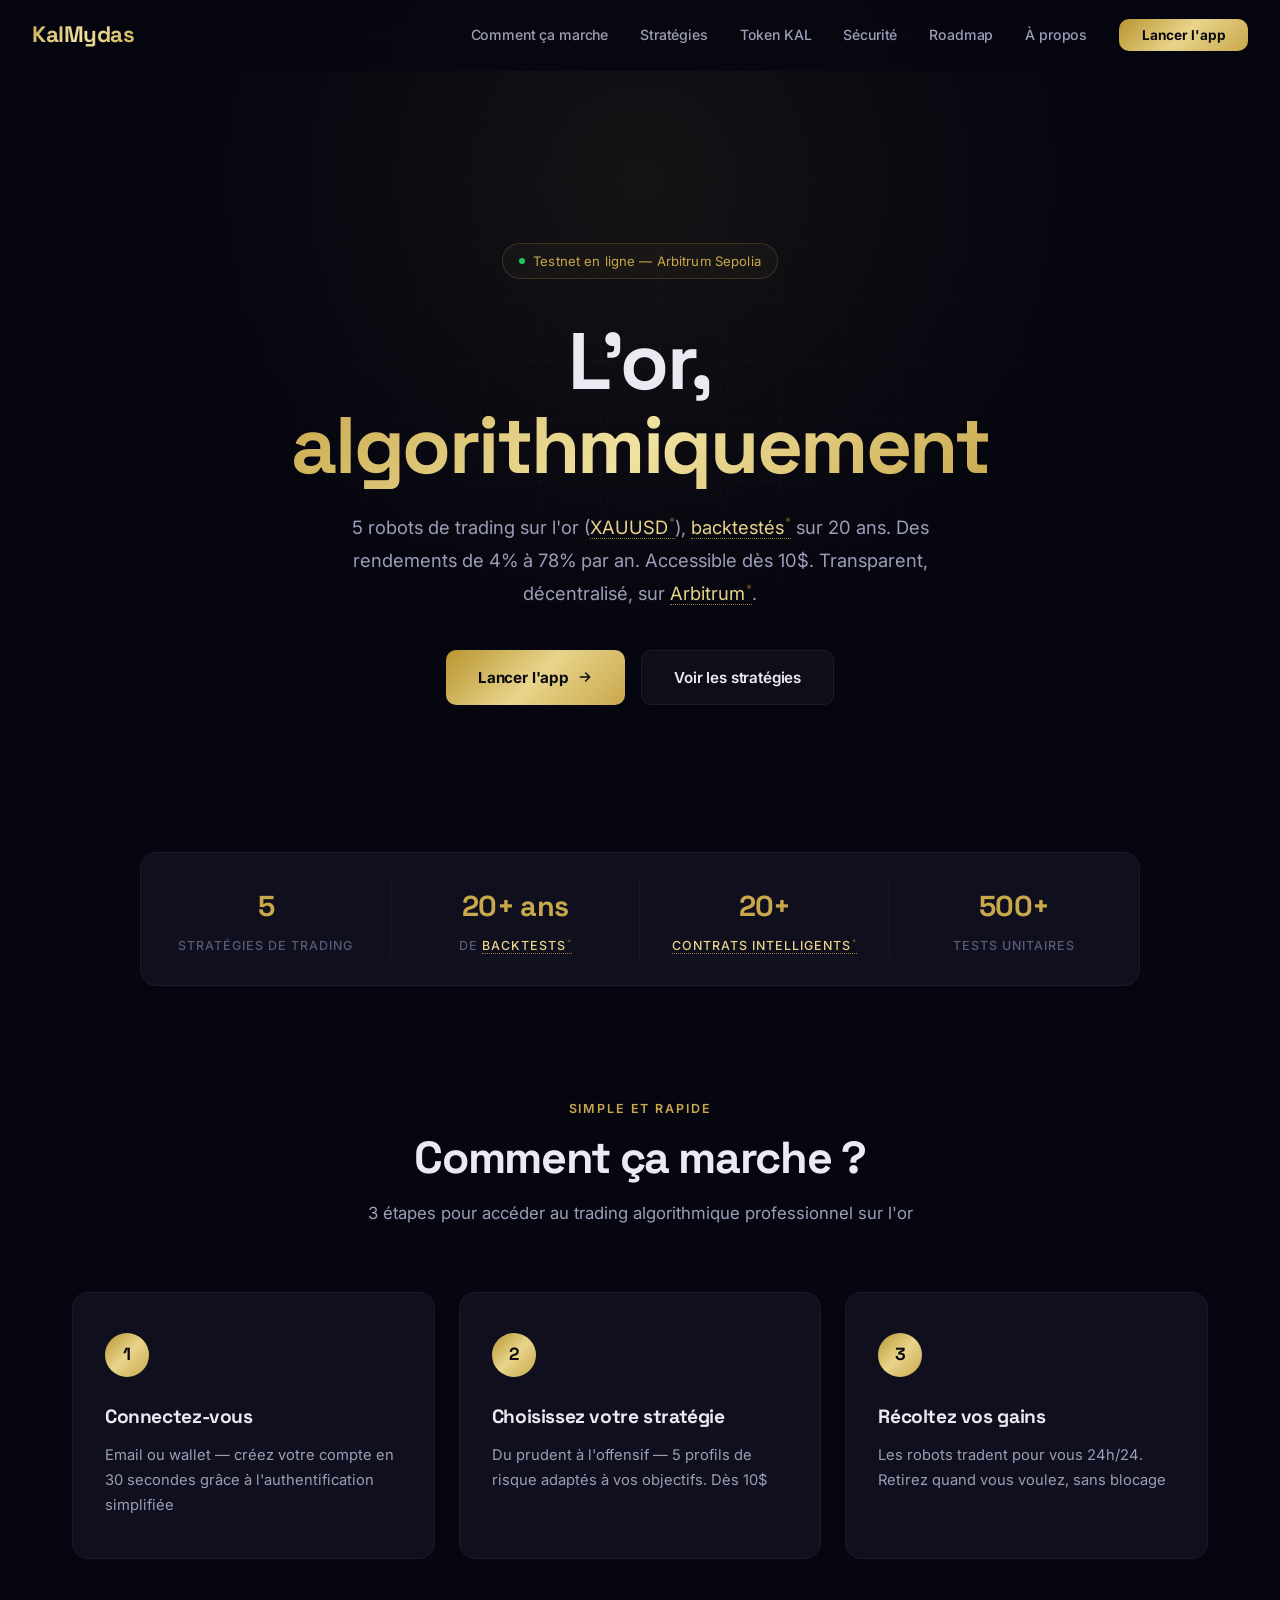
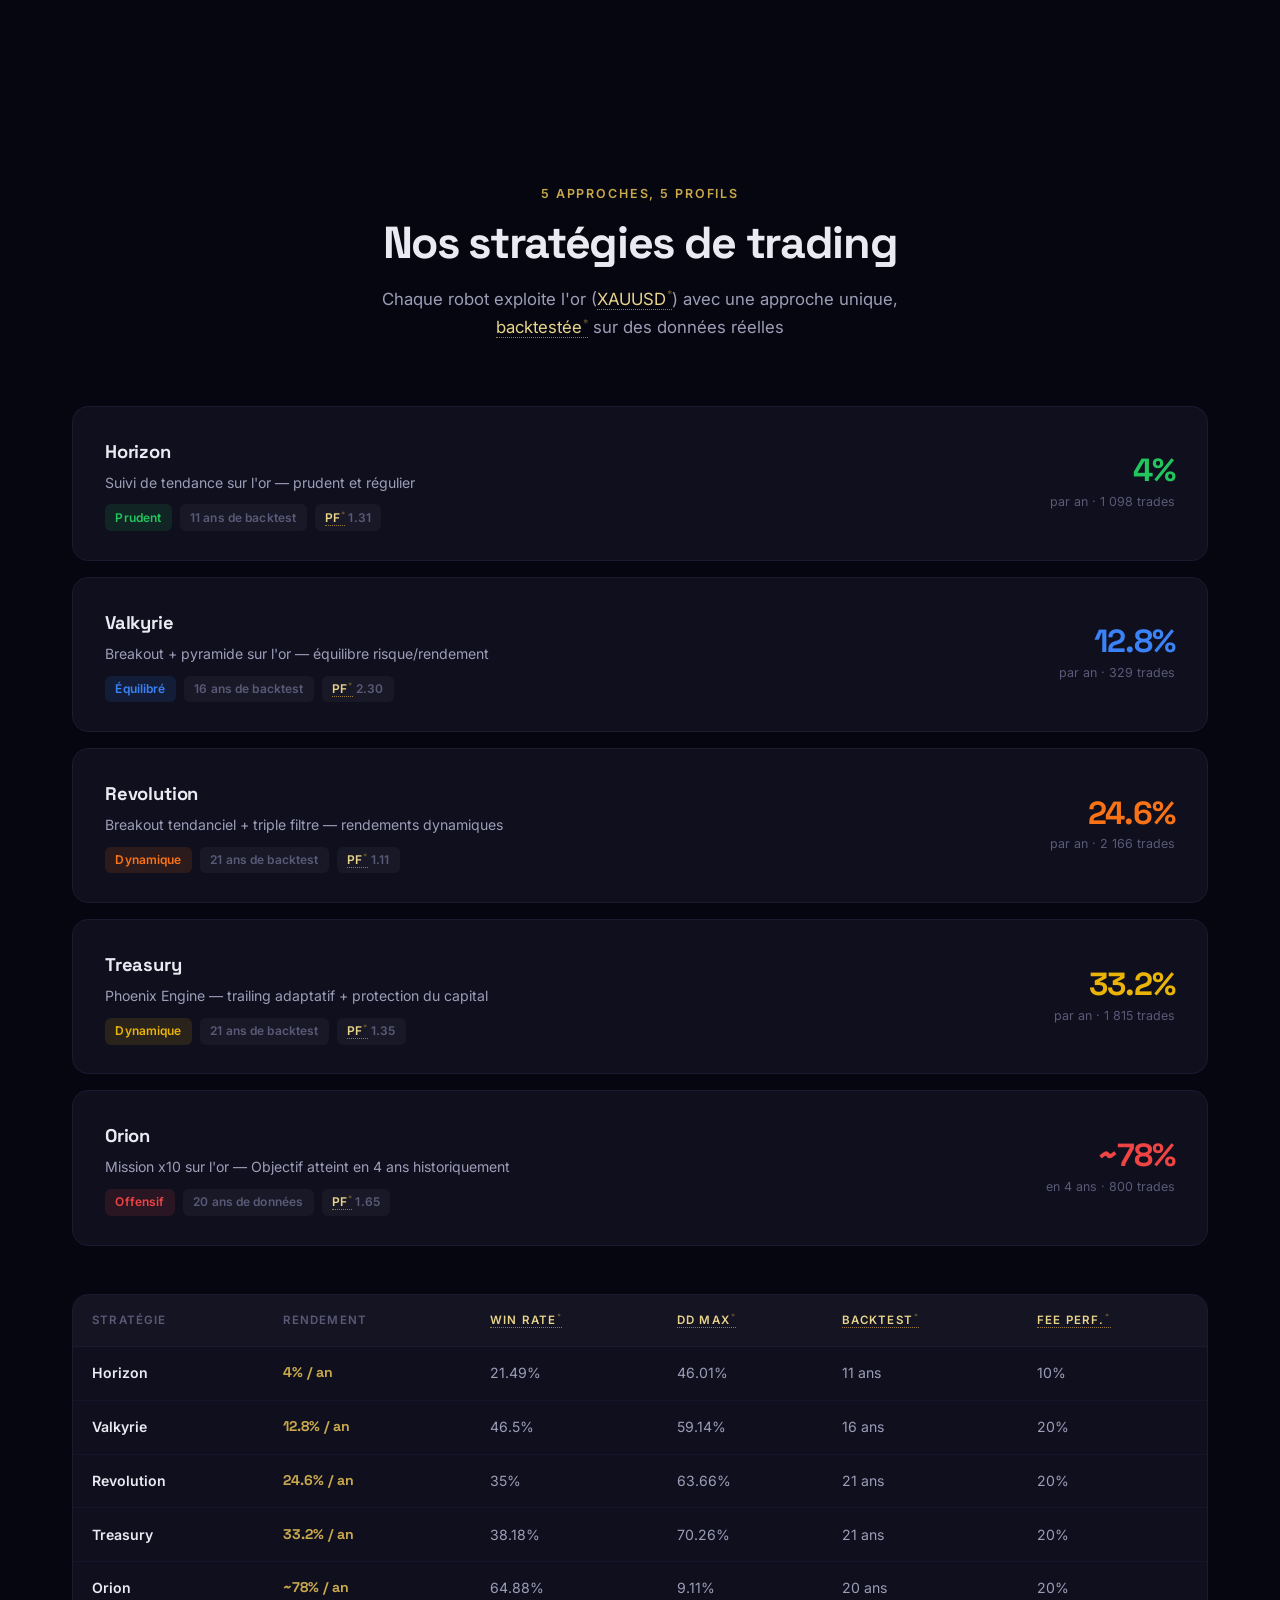
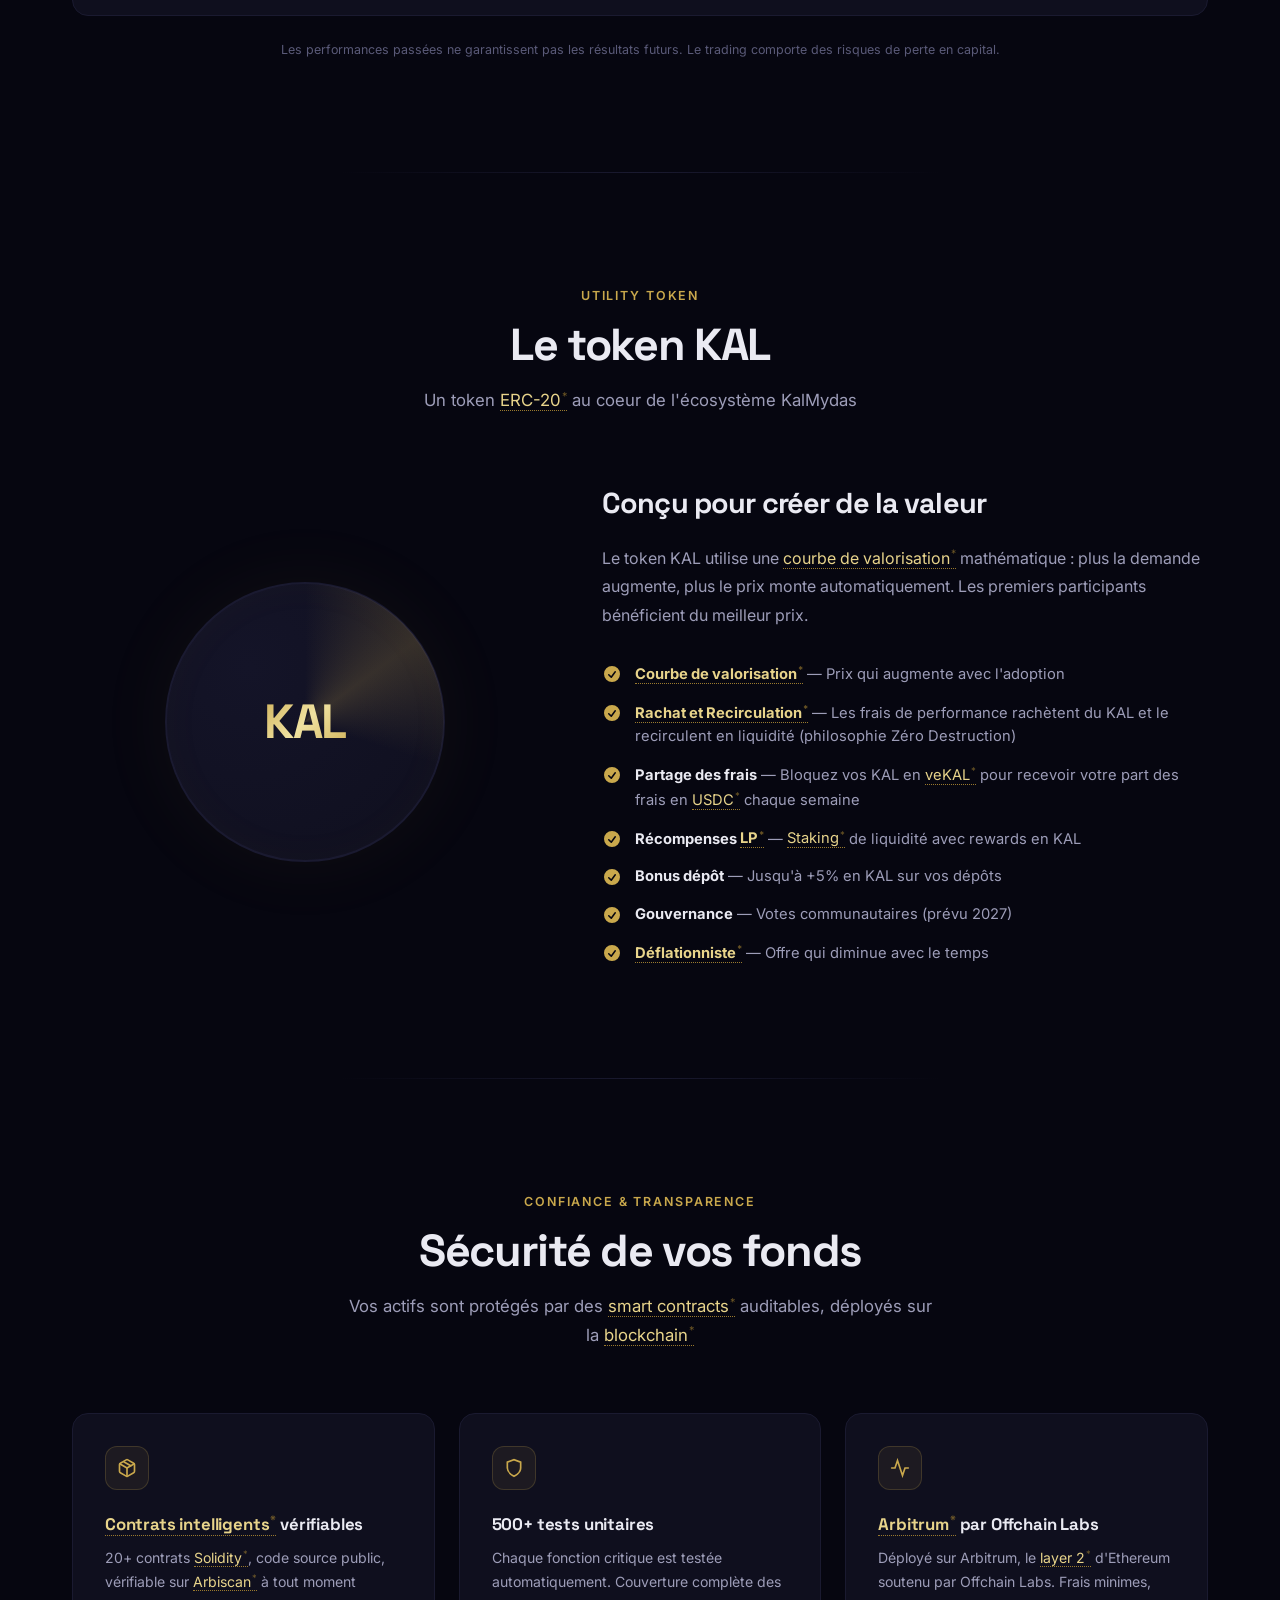
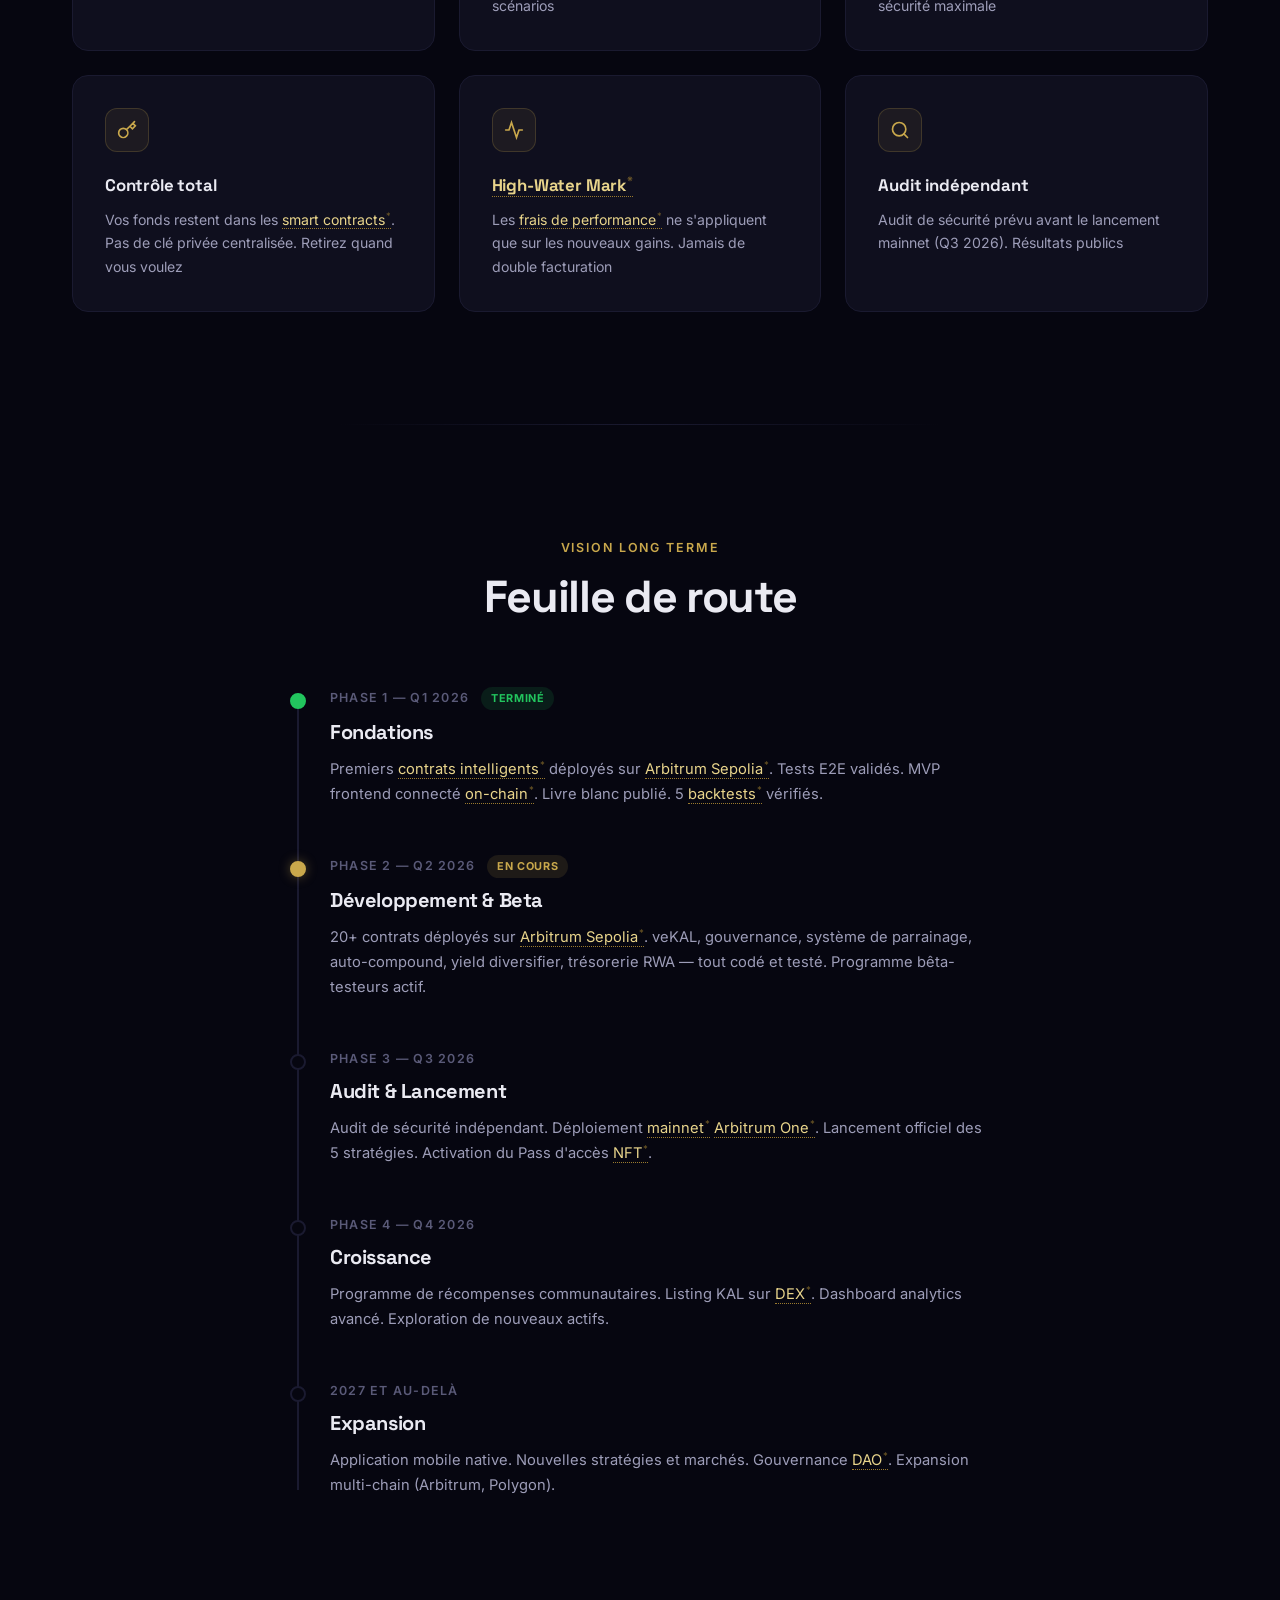
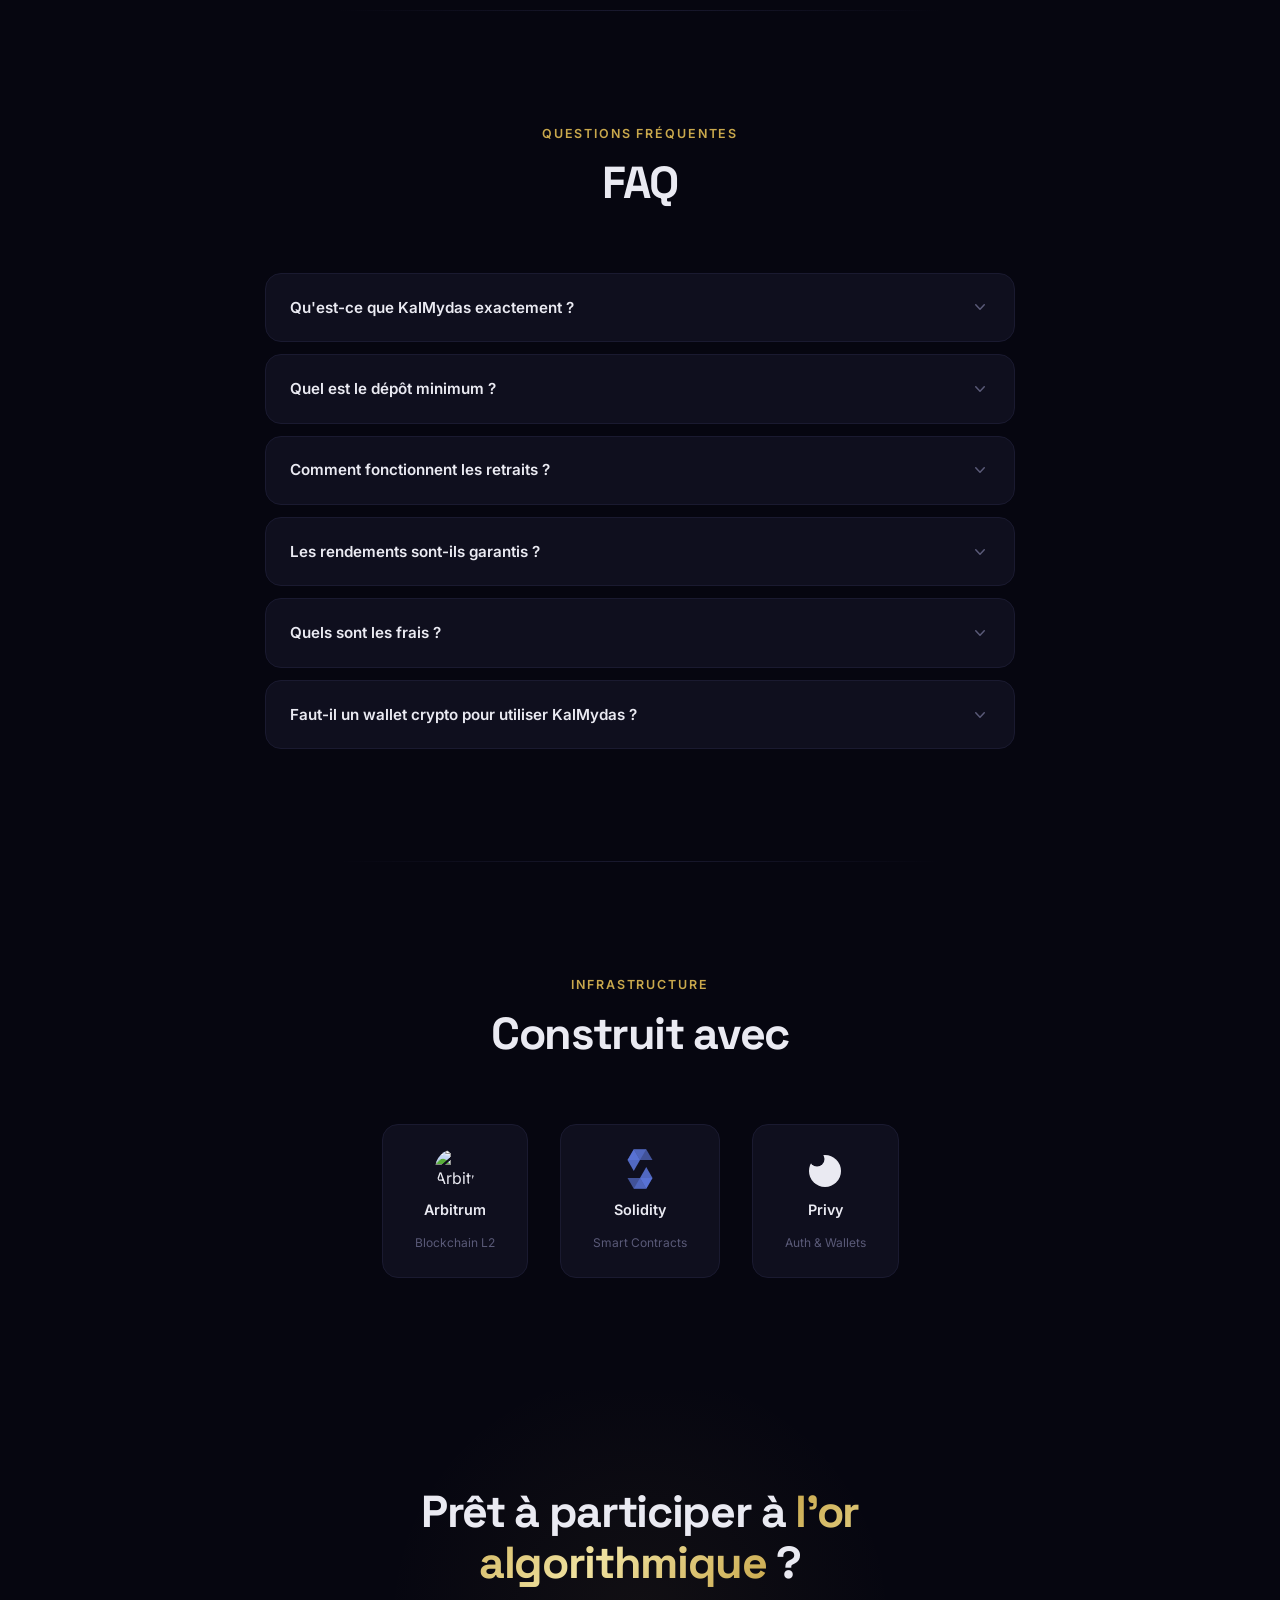
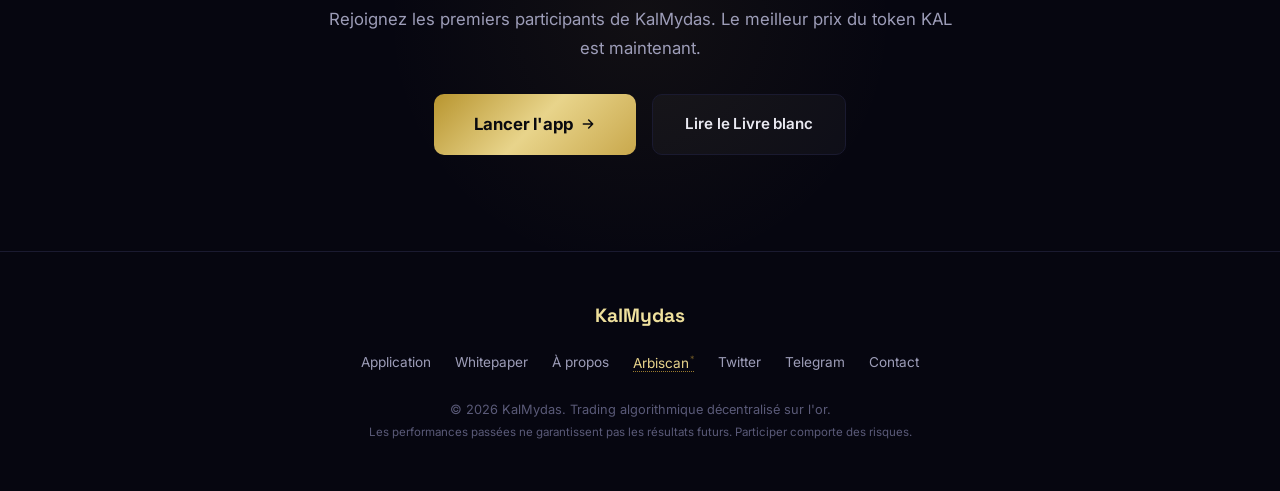
==== commit 2c8e27fa: "Fix: og-image + Arbitrum→Base + mots régulation (2026-05-14)" ====
--- a/index.html
+++ b/index.html
@@ -3,123 +3,45 @@
 <head>
   <meta charset="UTF-8" />
   <meta name="viewport" content="width=device-width, initial-scale=1.0" />
-  <title>KalMydas, Trading algorithmique sur l'or, Accessible à tous</title>
-  <meta name="description" content="Stratégies de trading algorithmique sur l'or (XAUUSD) simulées sur données réelles du courtier jusqu'à 21 ans. Non-custodial, sur Base. Dès 10$." />
-  <meta name="keywords" content="trading algorithmique or, XAUUSD, DeFi or, Base, trading décentralisé, non-custodial, KalMydas, jeton KAL, copy trading crypto" />
-  <meta name="author" content="Kal Mydas" />
-  <meta name="robots" content="index, follow, max-image-preview:large, max-snippet:-1, max-video-preview:-1" />
-  <meta name="theme-color" content="#BEA56E" />
-  <link rel="canonical" href="https://kalmydas.com/" />
-
-  <!-- Open Graph / Facebook / LinkedIn / Telegram / Discord -->
-  <meta property="og:title" content="KalMydas, L'or, algorithmiquement" />
-  <meta property="og:description" content="5 stratégies de trading sur l'or simulées sur données réelles jusqu'à 21 ans. Non-custodial, sur Base. Dès 10$." />
+  <title>KalMydas — Trading algorithmique sur l'or, Accessible à tous</title>
+  <meta name="description" content="Participez à des stratégies de trading algorithmique sur l'or (XAUUSD) backtestées sur 20 ans. Dès 10$. Transparent, décentralisé, sur Base." />
+  <meta property="og:title" content="KalMydas — L'or, algorithmiquement" />
+  <meta property="og:description" content="5 stratégies de trading sur l'or backtestées jusqu'à 21 ans. Performance simulée de 4% à 78% par an. Dès 10$." />
   <meta property="og:type" content="website" />
-  <meta property="og:url" content="https://kalmydas.com/" />
+  <meta property="og:url" content="https://kalmydas.com" />
   <meta property="og:image" content="https://kalmydas.com/og-image.jpg" />
   <meta property="og:image:width" content="1200" />
   <meta property="og:image:height" content="630" />
-  <meta property="og:image:alt" content="KalMydas, Trading algorithmique sur l'or sur Base" />
-  <meta property="og:site_name" content="KalMydas" />
-  <meta property="og:locale" content="fr_FR" />
-  <meta property="og:locale:alternate" content="en_US" />
-
-  <!-- Twitter / X -->
-  <meta name="twitter:card" content="summary_large_image" />
-  <meta name="twitter:site" content="@KalMydas" />
-  <meta name="twitter:creator" content="@KalMydas" />
-  <meta name="twitter:title" content="KalMydas, L'or, algorithmiquement" />
-  <meta name="twitter:description" content="5 stratégies de trading sur l'or simulées sur données réelles jusqu'à 21 ans. Non-custodial, sur Base. Dès 10$." />
-  <meta name="twitter:image" content="https://kalmydas.com/og-image.jpg" />
-  <meta name="twitter:image:alt" content="KalMydas, Trading algorithmique sur l'or sur Base" />
-
-  <!-- Favicons -->
-  <link rel="icon" type="image/png" href="/favicon.png" />
-  <link rel="apple-touch-icon" href="/apple-touch-icon.png" />
-
-  <!-- JSON-LD Schema.org -->
-  <script type="application/ld+json">
-  {
-    "@context": "https://schema.org",
-    "@graph": [
-      {
-        "@type": "Organization",
-        "@id": "https://kalmydas.com/#organization",
-        "name": "KalMydas",
-        "alternateName": "Kal Mydas",
-        "url": "https://kalmydas.com/",
-        "logo": {
-          "@type": "ImageObject",
-          "url": "https://kalmydas.com/logo.png",
-          "width": 512,
-          "height": 512
-        },
-        "description": "Écosystème DeFi de trading algorithmique sur l'or (XAUUSD) déployé sur Base mainnet. Stratégies simulées sur données réelles du courtier jusqu'à 21 ans, non-custodial, transparent on-chain.",
-        "foundingDate": "2025",
-        "sameAs": [
-          "https://x.com/KalMydas",
-          "https://kalmydas.ch",
-          "https://discord.gg/gCD2zunaBy",
-          "https://www.tiktok.com/@kalmydas",
-          "https://www.instagram.com/kalmydas"
-        ]
-      },
-      {
-        "@type": "WebSite",
-        "@id": "https://kalmydas.com/#website",
-        "url": "https://kalmydas.com/",
-        "name": "KalMydas",
-        "description": "Trading algorithmique sur l'or, accessible à tous",
-        "publisher": { "@id": "https://kalmydas.com/#organization" },
-        "inLanguage": "fr-FR"
-      },
-      {
-        "@type": "SoftwareApplication",
-        "name": "KalMydas, Stratégies de trading algorithmique sur l'or",
-        "description": "5 stratégies de trading sur l'or (XAUUSD) simulées sur données réelles jusqu'à 21 ans, accessibles en non-custodial sur Base.",
-        "provider": { "@id": "https://kalmydas.com/#organization" },
-        "applicationCategory": "FinanceApplication",
-        "operatingSystem": "Web",
-        "areaServed": "Worldwide"
-      }
-    ]
-  }
-  </script>
-
   <link rel="preconnect" href="https://fonts.googleapis.com" />
   <link rel="preconnect" href="https://fonts.gstatic.com" crossorigin />
-  <link href="https://fonts.googleapis.com/css2?family=Inter:wght@300;400;500;600;700;800;900&family=JetBrains+Mono:wght@400;500;700&display=swap" rel="stylesheet" />
+  <link href="https://fonts.googleapis.com/css2?family=Inter:wght@300;400;500;600;700;800;900&family=Space+Grotesk:wght@400;500;600;700&display=swap" rel="stylesheet" />
   <link rel="stylesheet" href="glossary-tooltip.css" />
   <style>
     *, *::before, *::after { margin: 0; padding: 0; box-sizing: border-box; }
 
     :root {
-      /* Charte de marque KalMydas (alignement V5 acté 4 mai 2026, F-015 option 1A) */
-      --bg: #060A18;
+      --bg: #060610;
       --bg-elevated: #0c0c1a;
       --bg-card: #0f0f1e;
       --bg-card-hover: #141428;
       --border: #1a1a30;
       --border-subtle: #14142a;
-      --border-gold: rgba(190, 165, 110, 0.2);
-      --gold: #BEA56E;
-      --gold-light: #DCC799;
-      --gold-dark: #8E7A4C;
-      --gold-glow: rgba(190, 165, 110, 0.15);
-      --text: #EAEAF2;
-      --text-secondary: #C3C3CD;
-      --text-muted: #9D9DB8;
-      --text-faint: #5A5A78;
+      --border-gold: rgba(201, 168, 76, 0.2);
+      --gold: #c9a84c;
+      --gold-light: #e8d48b;
+      --gold-dark: #9a7a2e;
+      --gold-glow: rgba(201, 168, 76, 0.15);
+      --text: #eaeaf2;
+      --text-secondary: #9d9db8;
+      --text-muted: #5a5a78;
       --green: #22c55e;
       --blue: #3b82f6;
       --orange: #f97316;
       --yellow: #eab308;
       --red: #ef4444;
       --purple: #8b5cf6;
-      --gradient-gold: linear-gradient(135deg, #8E7A4C 0%, #DCC799 50%, #BEA56E 100%);
-      --gradient-gold-text: linear-gradient(135deg, #BEA56E, #DCC799, #BEA56E);
-      --font-display: 'Inter', -apple-system, BlinkMacSystemFont, sans-serif;
-      --font-mono: 'JetBrains Mono', 'Courier New', monospace;
+      --gradient-gold: linear-gradient(135deg, #b8952f 0%, #e8d48b 50%, #c9a84c 100%);
+      --gradient-gold-text: linear-gradient(135deg, #c9a84c, #f0e2a0, #c9a84c);
       --radius: 16px;
       --radius-sm: 10px;
       --radius-xs: 6px;
@@ -167,7 +89,7 @@
     }
 
     .nav-logo {
-      font-family: var(--font-display);
+      font-family: 'Space Grotesk', sans-serif;
       font-size: 1.4rem;
       font-weight: 700;
       background: var(--gradient-gold-text);
@@ -285,7 +207,7 @@
       transform: translateX(-50%);
       width: 900px;
       height: 900px;
-      background: radial-gradient(circle, rgba(190, 165, 110, 0.08) 0%, rgba(201, 168, 76, 0.03) 40%, transparent 70%);
+      background: radial-gradient(circle, rgba(201, 168, 76, 0.08) 0%, rgba(201, 168, 76, 0.03) 40%, transparent 70%);
       animation: hero-pulse 10s ease-in-out infinite;
     }
 
@@ -351,7 +273,7 @@
     }
 
     .hero h1 {
-      font-family: var(--font-display);
+      font-family: 'Space Grotesk', sans-serif;
       font-size: clamp(2.8rem, 7vw, 5rem);
       font-weight: 800;
       line-height: 1.05;
@@ -457,7 +379,7 @@
     }
 
     .stat-value {
-      font-family: var(--font-display);
+      font-family: 'Space Grotesk', sans-serif;
       font-size: 1.8rem;
       font-weight: 700;
       color: var(--gold);
@@ -488,7 +410,7 @@
     }
 
     .section-title {
-      font-family: var(--font-display);
+      font-family: 'Space Grotesk', sans-serif;
       font-size: clamp(2rem, 4vw, 2.8rem);
       font-weight: 800;
       margin-bottom: 1rem;
@@ -540,14 +462,14 @@
       display: flex;
       align-items: center;
       justify-content: center;
-      font-family: var(--font-display);
+      font-family: 'Space Grotesk', sans-serif;
       font-weight: 800;
       font-size: 1.1rem;
       margin-bottom: 1.5rem;
     }
 
     .step-card h3 {
-      font-family: var(--font-display);
+      font-family: 'Space Grotesk', sans-serif;
       font-size: 1.2rem;
       font-weight: 700;
       margin-bottom: 0.6rem;
@@ -561,7 +483,7 @@
     }
 
     /* ===== stratégies ===== */
-    .strategies-list {
+    .stratégies-list {
       display: flex;
       flex-direction: column;
       gap: 1rem;
@@ -589,7 +511,7 @@
     
 
     .strategy-info h3 {
-      font-family: var(--font-display);
+      font-family: 'Space Grotesk', sans-serif;
       font-size: 1.15rem;
       font-weight: 700;
       margin-bottom: 0.25rem;
@@ -627,17 +549,14 @@
       min-width: 120px;
     }
 
-    .strategy-historical-perf {
-      font-family: var(--font-mono);
+    .strategy-apy {
+      font-family: 'Space Grotesk', sans-serif;
       font-size: 2rem;
-      font-weight: 700;
-      letter-spacing: -0.02em;
+      font-weight: 800;
+      letter-spacing: -0.03em;
       line-height: 1;
       margin-bottom: 0.3rem;
     }
-
-    /* Classe utilitaire pour chiffres techniques (adresses, hashes, montants exacts) */
-    .mono { font-family: var(--font-mono); font-feature-settings: 'tnum' 1; }
 
     .strategy-meta {
       font-size: 0.78rem;
@@ -688,7 +607,7 @@
     .comparison-table .highlight {
       color: var(--gold);
       font-weight: 700;
-      font-family: var(--font-display);
+      font-family: 'Space Grotesk', sans-serif;
     }
 
     .comparison-table .strat-name {
@@ -738,10 +657,9 @@
     }
 
     .token-symbol {
-      font-family: var(--font-mono);
+      font-family: 'Space Grotesk', sans-serif;
       font-size: 3rem;
-      font-weight: 700;
-      letter-spacing: -0.02em;
+      font-weight: 800;
       background: var(--gradient-gold-text);
       -webkit-background-clip: text;
       -webkit-text-fill-color: transparent;
@@ -752,7 +670,7 @@
     }
 
     .token-info h3 {
-      font-family: var(--font-display);
+      font-family: 'Space Grotesk', sans-serif;
       font-size: 1.8rem;
       font-weight: 800;
       margin-bottom: 1rem;
@@ -819,7 +737,7 @@
       width: 44px;
       height: 44px;
       border-radius: 12px;
-      background: rgba(190, 165, 110, 0.08);
+      background: rgba(201, 168, 76, 0.08);
       border: 1px solid var(--border-gold);
       display: flex;
       align-items: center;
@@ -834,7 +752,7 @@
     }
 
     .security-card h3 {
-      font-family: var(--font-display);
+      font-family: 'Space Grotesk', sans-serif;
       font-size: 1.05rem;
       font-weight: 700;
       margin-bottom: 0.5rem;
@@ -889,7 +807,7 @@
     .roadmap-item.active .roadmap-dot {
       background: var(--gold);
       border-color: var(--gold);
-      box-shadow: 0 0 12px rgba(190, 165, 110, 0.4);
+      box-shadow: 0 0 12px rgba(201, 168, 76, 0.4);
     }
 
     .roadmap-item.completed .roadmap-dot {
@@ -935,7 +853,7 @@
     }
 
     .roadmap-item h3 {
-      font-family: var(--font-display);
+      font-family: 'Space Grotesk', sans-serif;
       font-size: 1.25rem;
       font-weight: 700;
       margin-bottom: 0.5rem;
@@ -1090,7 +1008,7 @@
     }
 
     .cta-content h2 {
-      font-family: var(--font-display);
+      font-family: 'Space Grotesk', sans-serif;
       font-size: clamp(2rem, 4vw, 2.8rem);
       font-weight: 800;
       margin-bottom: 1rem;
@@ -1108,27 +1026,37 @@
     /* ===== FOOTER ===== */
     footer {
       padding: 3rem 2rem;
+      text-align: center;
       border-top: 1px solid var(--border);
     }
 
     .footer-logo {
-      font-family: var(--font-display);
+      font-family: 'Space Grotesk', sans-serif;
       font-size: 1.2rem;
       font-weight: 700;
       background: var(--gradient-gold-text);
       -webkit-background-clip: text;
       -webkit-text-fill-color: transparent;
       background-clip: text;
-    }
-
-    .footer-grid a {
+      margin-bottom: 1.2rem;
+    }
+
+    .footer-links {
+      display: flex;
+      gap: 1.5rem;
+      justify-content: center;
+      flex-wrap: wrap;
+      margin-bottom: 1.5rem;
+    }
+
+    .footer-links a {
       color: var(--text-secondary);
       text-decoration: none;
       font-size: 0.85rem;
       transition: color 0.3s;
     }
 
-    .footer-grid a:hover { color: var(--gold-light); }
+    .footer-links a:hover { color: var(--gold-light); }
 
     .footer-copy {
       color: var(--text-muted);
@@ -1236,7 +1164,6 @@
       .comparison-table th, .comparison-table td { padding: 0.7rem 0.8rem; }
       .tech-grid { gap: 1rem; }
       .tech-item { min-width: 120px; padding: 1.2rem 1.5rem; }
-      .footer-grid { grid-template-columns: 1fr 1fr !important; }
     }
 
     @media (max-width: 480px) {
@@ -1245,154 +1172,8 @@
       .stat-item { padding: 1rem; }
       .stat-item:not(:last-child) { border-bottom: 1px solid var(--border); }
       .stat-value { font-size: 1.5rem; }
-      .footer-grid { grid-template-columns: 1fr !important; text-align: center !important; }
-      .footer-grid p { max-width: none !important; margin: 0 auto; }
-    }
-
-    /* ===== TESTIMONIALS (added session 314, 2026-05-04) ===== */
-    .testimonials-grid {
-      display: grid;
-      grid-template-columns: repeat(3, 1fr);
-      gap: 1.6rem;
-      margin-top: 3rem;
-      max-width: 1200px;
-      margin-left: auto;
-      margin-right: auto;
-    }
-    .testimonial-card {
-      background: var(--bg-card);
-      border: 1px solid var(--border);
-      border-radius: 16px;
-      padding: 2rem 1.8rem;
-      display: flex;
-      flex-direction: column;
-      gap: 1rem;
-      transition: border-color 0.3s, transform 0.3s;
-    }
-    .testimonial-card:hover {
-      border-color: var(--border-gold);
-      transform: translateY(-2px);
-    }
-    .testimonial-quote-mark {
-      font-family: var(--font-display);
-      font-size: 3rem;
-      line-height: 0.6;
-      color: var(--gold-light);
-      opacity: 0.4;
-      height: 1.2rem;
-    }
-    .testimonial-body {
-      color: var(--text);
-      font-size: 0.92rem;
-      line-height: 1.75;
-      flex-grow: 1;
-      white-space: pre-wrap;
-    }
-    .testimonial-body p { margin-bottom: 0.8rem; }
-    .testimonial-body p:last-child { margin-bottom: 0; }
-    .testimonial-meta {
-      display: flex;
-      flex-direction: column;
-      gap: 0.2rem;
-      padding-top: 1rem;
-      border-top: 1px solid var(--border);
-    }
-    .testimonial-pseudo {
-      font-family: var(--font-display);
-      font-size: 1rem;
-      font-weight: 600;
-      color: var(--gold-light);
-      letter-spacing: -0.01em;
-    }
-    .testimonial-role {
-      font-size: 0.75rem;
-      color: var(--text-muted);
-      text-transform: uppercase;
-      letter-spacing: 0.08em;
-      font-weight: 600;
-    }
-    .testimonial-date {
-      font-size: 0.8rem;
-      color: var(--text-secondary);
-    }
-    /* Mot original conservé, flouté par prudence réglementaire (AMF/MiCA) */
-    .regulated-blur {
-      position: relative;
-      display: inline-block;
-      cursor: help;
-      filter: blur(4px);
-      transition: filter 0.25s ease;
-      background: rgba(190, 165, 110, 0.08);
-      border-radius: 4px;
-      padding: 0 0.15rem;
-    }
-    .regulated-blur:hover, .regulated-blur:focus {
-      filter: blur(0);
-    }
-    .regulated-blur::after {
-      content: attr(data-tooltip);
-      position: absolute;
-      bottom: calc(100% + 8px);
-      left: 50%;
-      transform: translateX(-50%);
-      background: var(--bg-elevated);
-      color: var(--text);
-      border: 1px solid var(--border-gold);
-      padding: 0.6rem 0.8rem;
-      border-radius: 8px;
-      font-size: 0.72rem;
-      line-height: 1.5;
-      width: max-content;
-      max-width: 240px;
-      white-space: normal;
-      opacity: 0;
-      pointer-events: none;
-      transition: opacity 0.25s ease;
-      z-index: 10;
-      font-style: normal;
-      font-weight: 400;
-    }
-    .regulated-blur:hover::after, .regulated-blur:focus::after {
-      opacity: 1;
-    }
-    .testimonials-note {
-      max-width: 760px;
-      margin: 1.5rem auto 0;
-      text-align: center;
-      font-size: 0.82rem;
-      color: var(--text-muted);
-      line-height: 1.7;
-    }
-    .testimonials-note a {
-      color: var(--gold-light);
-      text-decoration: underline;
-    }
-    .testimonial-cta {
-      display: inline-flex;
-      align-items: center;
-      gap: 0.7rem;
-      padding: 0.85rem 1.6rem;
-      border: 1px solid rgba(190, 165, 110, 0.4);
-      background: rgba(201, 168, 76, 0.06);
-      color: var(--gold-light);
-      border-radius: 10px;
-      text-decoration: none;
-      font-weight: 600;
-      font-size: 0.95rem;
-      transition: all 0.25s ease;
-      letter-spacing: -0.01em;
-    }
-    .testimonial-cta:hover {
-      background: rgba(201, 168, 76, 0.12);
-      border-color: var(--gold-light);
-      transform: translateY(-1px);
-    }
-    @media (max-width: 1024px) {
-      .testimonials-grid { grid-template-columns: 1fr; gap: 1.4rem; }
     }
   </style>
-<!-- Umami analytics -->
-<script defer src="https://cloud.umami.is/script.js" data-website-id="5613819f-c081-4f1f-a3a8-2257fbcf3b73"></script>
 </head>
 <body>
 
@@ -1402,11 +1183,10 @@
     <ul class="nav-links" id="navLinks">
       <li><a href="#how" data-i18n="nav_how">Comment ça marche</a></li>
       <li><a href="#strategies" data-i18n="nav_strategies">Stratégies</a></li>
-      <li><a href="#token" data-i18n="nav_token">Jeton KAL</a></li>
+      <li><a href="#token" data-i18n="nav_token">Token KAL</a></li>
       <li><a href="#security" data-i18n="nav_security">Sécurité</a></li>
       <li><a href="#roadmap" data-i18n="nav_roadmap">Roadmap</a></li>
-      <li><a href="#presale-schedule" data-i18n="nav_presale">Prévente</a></li>
-      <li><a href="#about" data-i18n="nav_about">À propos</a></li>
+      <li><a href="/about" data-i18n="nav_about">À propos</a></li>
       <li><a href="https://app.kalmydas.com" class="nav-cta" data-i18n="nav_cta">Lancer l'app</a></li>
     </ul>
     <button class="nav-hamburger" id="hamburger" onclick="document.getElementById('navLinks').classList.toggle('open')">
@@ -1422,17 +1202,15 @@
     <div class="hero-content">
       <div class="hero-badge fade-in" data-i18n="hero_badge">
         <span class="dot"></span>
-        Mainnet en ligne · Base
+        Testnet en ligne — Arbitrum Sepolia
       </div>
       <h1 class="fade-in fade-in-delay-1" data-i18n="hero_h1">
         L'or, <span class="gold">algorithmiquement</span>
       </h1>
       <p class="hero-sub fade-in fade-in-delay-2" data-i18n="hero_sub">
-        Aucun courtier, aucun dépôt chez un tiers : vos fonds restent dans des contrats publics dont vous seul gardez la clé.
-        Cinq algorithmes prennent position sur l'or (<span class="g-term" data-g="xauusd">XAUUSD</span>) 24 heures sur 24, directement sur la blockchain via gTrade.
-        Sur 4 à 21 ans de <span class="g-term" data-g="backtest">simulation historique</span>, la performance annuelle se situe entre environ 4 % et 79 % selon la stratégie, une gestion habituellement réservée aux dépôts à six chiffres, ici accessible dès 10 $.
-        Mainnet sur <span class="g-term" data-g="base">Base</span> depuis le 1er mai 2026.
-        <br><span style="font-size:0.78rem; opacity:0.7;">Simulations historiques sur 4 à 21 ans de données XAUUSD. L'exécution réelle via gTrade peut produire des résultats différents. Risque de perte partielle ou totale du capital. Les performances passées ne garantissent pas les performances futures.</span>
+        5 robots de trading sur l'or (<span class="g-term" data-g="xauusd">XAUUSD</span>), <span class="g-term" data-g="backtest">backtestés</span> sur 20 ans.
+        Des rendements de 4% à 78% par an. Accessible dès 10$.
+        Transparent, décentralisé, sur <span class="g-term" data-g="arbitrum_l2">Arbitrum</span>.
       </p>
       <div class="hero-buttons fade-in fade-in-delay-3">
         <a href="https://app.kalmydas.com" class="btn-primary" data-i18n="hero_btn_primary">
@@ -1446,154 +1224,22 @@
     </div>
   </section>
 
-  <!-- ===== COUNTDOWN PHASE ALPHA ===== -->
-  <div id="phaseAlphaCountdown" class="phase-countdown fade-in" role="region" aria-live="polite" aria-label="Compte à rebours Phase Alpha" style="background: linear-gradient(180deg, rgba(11,18,38,0.85), rgba(20,30,60,0.85)); border-top: 1px solid rgba(190,165,110,0.22); border-bottom: 1px solid rgba(190,165,110,0.22); padding: 1.8rem 1rem 4.5rem; text-align: center;">
-    <div class="phase-countdown-inner" style="max-width: 760px; margin: 0 auto;">
-      <p class="phase-countdown-label" data-i18n="countdown_label" style="font-size: 0.92rem; color: var(--text-muted); margin-bottom: 1rem; font-family: var(--font-display); letter-spacing: 0.08em; text-transform: uppercase;">Fin de Phase Alpha dans</p>
-      <div class="phase-countdown-grid" style="display: flex; justify-content: center; align-items: flex-start; gap: 0.6rem; flex-wrap: nowrap;">
-        <div class="phase-countdown-unit" style="display: flex; flex-direction: column; align-items: center; min-width: 64px;"><span class="phase-countdown-value" id="phaseCdDays" style="font-size: 2.4rem; font-family: var(--font-display); font-weight: 700; color: var(--gold-light); line-height: 1; font-variant-numeric: tabular-nums;">00</span><span class="phase-countdown-unit-label" data-i18n="countdown_days" style="font-size: 0.7rem; color: var(--text-muted); letter-spacing: 0.08em; text-transform: uppercase; margin-top: 0.4rem;">jours</span></div>
-        <span class="phase-countdown-sep" aria-hidden="true" style="font-size: 2rem; color: rgba(190,165,110,0.3); font-family: var(--font-display); font-weight: 300; line-height: 1; padding-top: 0.2rem;">:</span>
-        <div class="phase-countdown-unit" style="display: flex; flex-direction: column; align-items: center; min-width: 64px;"><span class="phase-countdown-value" id="phaseCdHours" style="font-size: 2.4rem; font-family: var(--font-display); font-weight: 700; color: var(--gold-light); line-height: 1; font-variant-numeric: tabular-nums;">00</span><span class="phase-countdown-unit-label" data-i18n="countdown_hours" style="font-size: 0.7rem; color: var(--text-muted); letter-spacing: 0.08em; text-transform: uppercase; margin-top: 0.4rem;">heures</span></div>
-        <span class="phase-countdown-sep" aria-hidden="true" style="font-size: 2rem; color: rgba(190,165,110,0.3); font-family: var(--font-display); font-weight: 300; line-height: 1; padding-top: 0.2rem;">:</span>
-        <div class="phase-countdown-unit" style="display: flex; flex-direction: column; align-items: center; min-width: 64px;"><span class="phase-countdown-value" id="phaseCdMinutes" style="font-size: 2.4rem; font-family: var(--font-display); font-weight: 700; color: var(--gold-light); line-height: 1; font-variant-numeric: tabular-nums;">00</span><span class="phase-countdown-unit-label" data-i18n="countdown_minutes" style="font-size: 0.7rem; color: var(--text-muted); letter-spacing: 0.08em; text-transform: uppercase; margin-top: 0.4rem;">minutes</span></div>
-        <span class="phase-countdown-sep" aria-hidden="true" style="font-size: 2rem; color: rgba(190,165,110,0.3); font-family: var(--font-display); font-weight: 300; line-height: 1; padding-top: 0.2rem;">:</span>
-        <div class="phase-countdown-unit" style="display: flex; flex-direction: column; align-items: center; min-width: 64px;"><span class="phase-countdown-value" id="phaseCdSeconds" style="font-size: 2.4rem; font-family: var(--font-display); font-weight: 700; color: var(--gold-light); line-height: 1; font-variant-numeric: tabular-nums;">00</span><span class="phase-countdown-unit-label" data-i18n="countdown_seconds" style="font-size: 0.7rem; color: var(--text-muted); letter-spacing: 0.08em; text-transform: uppercase; margin-top: 0.4rem;">secondes</span></div>
-      </div>
-      <div class="phase-countdown-cta" style="margin-top: 1.4rem;">
-        <a href="https://app.kalmydas.com/presale" data-i18n="countdown_cta" style="display: inline-flex; align-items: center; gap: 0.5rem; color: var(--gold-light); text-decoration: none; font-weight: 600; font-size: 0.95rem; padding: 0.7rem 1.4rem; border: 1px solid rgba(201,168,76,0.5); border-radius: 8px; transition: all 0.2s ease; font-family: var(--font-display); letter-spacing: 0.02em;" onmouseover="this.style.background='rgba(201,168,76,0.1)'" onmouseout="this.style.background='transparent'">
-          Rejoindre la prévente
-          <svg width="16" height="16" viewBox="0 0 16 16" fill="none" aria-hidden="true"><path d="M3.33 8h9.34M8.67 4l4 4-4 4" stroke="currentColor" stroke-width="1.5" stroke-linecap="round" stroke-linejoin="round"/></svg>
-        </a>
-      </div>
-    </div>
-  </div>
-  <script>
-  (function () {
-    // ============================================================
-    // COUNTDOWN PHASE ALPHA — kalmydas.com
-    // ------------------------------------------------------------
-    // RUNBOOK : NE PAS modifier PHASE_ALPHA_END sans rebuild
-    // ET annonce préalable côté communication.
-    // Date de fin Phase Alpha = début Phase Beta selon le calendrier V5
-    // (cf. CLAUDE.md HOME et marketing/decisions/00_DECISIONS_V5_SOURCE_VERITE_2026-05-02.md).
-    // ============================================================
-    var PHASE_ALPHA_END_FALLBACK = new Date('2026-07-15T09:00:00Z').getTime();
-    var endsAt = PHASE_ALPHA_END_FALLBACK;
-
-    // ------------------------------------------------------------
-    // VARIANTE A (on-chain) — désactivée par défaut, à activer après
-    // confirmation par AGENT AUDIT BLOCKCHAIN.
-    // Adresse KalPresaleV2 (Base mainnet) : 0x6681bb5f980E0D9ae56B0E72e94F21A3F249782A
-    // Méthode : getTier(uint256) — selector 4 octets à confirmer.
-    // Struct Tier retournée (ordre des champs) :
-    //   [0] pricePerKal (offset 0)
-    //   [1] kalAvailable (offset 32)
-    //   [2] kalSold (offset 64)
-    //   [3] bonusBPS (offset 96)
-    //   [4] maxPerWallet (offset 128)
-    //   [5] startTime (offset 160)
-    //   [6] endTime (offset 192)  ← VALEUR CIBLE en secondes UNIX
-    //   [7] active (offset 224)
-    // Si endTime = 0 (« unlimited » selon NatSpec L50) ou si le RPC échoue,
-    // on conserve PHASE_ALPHA_END_FALLBACK sans afficher d'erreur.
-    // RPC public Base : https://mainnet.base.org (fallback https://base.llamarpc.com).
-    // Cache 60 s.
-    // ------------------------------------------------------------
-    // function readOnChainEndTime() {
-    //   var PRESALE = '0x6681bb5f980E0D9ae56B0E72e94F21A3F249782A';
-    //   var SELECTOR = '0xXXXXXXXX'; // à confirmer keccak256("getTier(uint256)")[0:4]
-    //   var data = SELECTOR + '0000000000000000000000000000000000000000000000000000000000000000'; // tierIndex = 0
-    //   return fetch('https://mainnet.base.org', {
-    //     method: 'POST',
-    //     headers: { 'Content-Type': 'application/json' },
-    //     body: JSON.stringify({ jsonrpc: '2.0', id: 1, method: 'eth_call',
-    //       params: [{ to: PRESALE, data: data }, 'latest'] })
-    //   }).then(function (r) { return r.json(); }).then(function (j) {
-    //     if (!j || !j.result || j.result === '0x') return;
-    //     var hex = j.result.slice(2);
-    //     var endTimeHex = hex.slice(384, 448); // octets 192-223 = chars 384-447
-    //     var endTimeSec = parseInt(endTimeHex, 16);
-    //     if (endTimeSec > 0) {
-    //       endsAt = endTimeSec * 1000;
-    //     }
-    //   }).catch(function () { /* fallback silencieux sur PHASE_ALPHA_END_FALLBACK */ });
-    // }
-
-    var i18nFR = { ended_label: 'Phase Alpha terminée, phase suivante à venir.' };
-    var i18nEN = { ended_label: 'Phase Alpha ended, next phase coming soon.' };
-
-    function getLang() {
-      // Lit le cookie km_lang (cross-subdomain kalmydas.com) puis la query ?lang=fr|en
-      try {
-        var m = document.cookie.match(/(?:^|; )km_lang=([^;]+)/);
-        if (m && (m[1] === 'fr' || m[1] === 'en')) return m[1];
-        var q = (location.search || '').match(/[?&]lang=(fr|en)\b/);
-        if (q) return q[1];
-      } catch (e) {}
-      return (document.documentElement.lang || 'fr').slice(0, 2).toLowerCase() === 'en' ? 'en' : 'fr';
-    }
-
-    function pad(n) { return String(n).padStart(2, '0'); }
-
-    function renderEnded() {
-      var el = document.getElementById('phaseAlphaCountdown');
-      if (!el) return;
-      var dict = getLang() === 'en' ? i18nEN : i18nFR;
-      el.innerHTML = '<div class="phase-countdown-inner" style="max-width: 760px; margin: 0 auto;">' +
-        '<p class="phase-countdown-end" style="font-size: 1.05rem; color: var(--gold-light); font-family: var(--font-display); letter-spacing: 0.04em;">' +
-        dict.ended_label +
-        '</p></div>';
-    }
-
-    function update() {
-      var diff = endsAt - Date.now();
-      if (diff <= 0) { renderEnded(); return; }
-      var d = Math.floor(diff / 86400000);
-      var h = Math.floor((diff % 86400000) / 3600000);
-      var m = Math.floor((diff % 3600000) / 60000);
-      var s = Math.floor((diff % 60000) / 1000);
-      var elD = document.getElementById('phaseCdDays');
-      var elH = document.getElementById('phaseCdHours');
-      var elM = document.getElementById('phaseCdMinutes');
-      var elS = document.getElementById('phaseCdSeconds');
-      if (elD) elD.textContent = pad(d);
-      if (elH) elH.textContent = pad(h);
-      if (elM) elM.textContent = pad(m);
-      if (elS) elS.textContent = pad(s);
-    }
-
-    function start() {
-      update();
-      setInterval(update, 1000);
-      // Activer après confirmation AUDIT BLOCKCHAIN :
-      // readOnChainEndTime();
-      // setInterval(readOnChainEndTime, 60000);
-    }
-
-    if (document.readyState === 'loading') {
-      document.addEventListener('DOMContentLoaded', start);
-    } else {
-      start();
-    }
-  })();
-  </script>
-
   <!-- ===== STATS BAR ===== -->
   <div class="stats-bar fade-in">
     <div class="stat-item">
       <div class="stat-value">5</div>
-      <div class="stat-label" data-i18n="stat_1_label">Robots de trading</div>
+      <div class="stat-label" data-i18n="stat_1_label">Stratégies de trading</div>
     </div>
     <div class="stat-item">
-      <div class="stat-value">11 à 21 ans</div>
-      <div class="stat-label" data-i18n="stat_2_label"><span class="g-term" data-g="backtest">Simulés</span> sur données réelles</div>
+      <div class="stat-value">20+ ans</div>
+      <div class="stat-label" data-i18n="stat_2_label">De <span class="g-term" data-g="backtest">backtests</span></div>
     </div>
     <div class="stat-item">
-      <div class="stat-value">22</div>
-      <div class="stat-label" data-i18n="stat_3_label"><span class="g-term" data-g="smart_contract">Contrats Solidity</span></div>
+      <div class="stat-value">20+</div>
+      <div class="stat-label" data-i18n="stat_3_label"><span class="g-term" data-g="smart_contract">Contrats intelligents</span></div>
     </div>
     <div class="stat-item">
-      <div class="stat-value">1 100+</div>
+      <div class="stat-value">500+</div>
       <div class="stat-label" data-i18n="stat_4_label">Tests unitaires</div>
     </div>
   </div>
@@ -1610,16 +1256,16 @@
         <div class="step-card fade-in">
           <div class="step-number">1</div>
           <h3 data-i18n="step_1_h">Connectez-vous</h3>
-          <p data-i18n="step_1_p">Email ou portefeuille, créez votre compte en 30 secondes grâce à l'authentification simplifiée</p>
+          <p data-i18n="step_1_p">Email ou wallet — créez votre compte en 30 secondes grâce à l'authentification simplifiée</p>
         </div>
         <div class="step-card fade-in fade-in-delay-1">
           <div class="step-number">2</div>
           <h3 data-i18n="step_2_h">Choisissez votre stratégie</h3>
-          <p data-i18n="step_2_p">Du prudent au haut risque, 5 profils de risque adaptés à vos objectifs. Dès 10$</p>
+          <p data-i18n="step_2_p">Du prudent à l'offensif — 5 profils de risque adaptés à vos objectifs. Dès 10$</p>
         </div>
         <div class="step-card fade-in fade-in-delay-2">
           <div class="step-number">3</div>
-          <h3 data-i18n="step_3_h">Récoltez vos résultats</h3>
+          <h3 data-i18n="step_3_h">Récoltez vos gains</h3>
           <p data-i18n="step_3_p">Les robots tradent pour vous 24h/24. Retirez quand vous voulez, sans blocage</p>
         </div>
       </div>
@@ -1632,22 +1278,22 @@
       <div class="section-header fade-in">
         <p class="section-label" data-i18n="strat_label">5 approches, 5 profils</p>
         <h2 class="section-title" data-i18n="strat_title">Nos stratégies de trading</h2>
-        <p class="section-desc" data-i18n="strat_desc">Chaque robot exploite l'or (<span class="g-term" data-g="xauusd">XAUUSD</span>) avec une approche unique, <span class="g-term" data-g="backtest">simulée</span> sur des données réelles du courtier</p>
+        <p class="section-desc" data-i18n="strat_desc">Chaque robot exploite l'or (<span class="g-term" data-g="xauusd">XAUUSD</span>) avec une approche unique, <span class="g-term" data-g="backtest">backtestée</span> sur des données réelles</p>
       </div>
-      <div class="strategies-list">
+      <div class="stratégies-list">
 
         <!-- HORIZON -->
         <div class="strategy-card fade-in"><div class="strategy-info">
             <h3>Horizon</h3>
-            <p class="desc" data-i18n="strat_horizon_desc">Suivi de tendance sur l'or, prudent et régulier</p>
+            <p class="desc" data-i18n="strat_horizon_desc">Suivi de tendance sur l'or — prudent et régulier</p>
             <div class="strategy-tags">
               <span class="tag" style="background: rgba(34,197,94,0.12); color: #22c55e;" data-i18n="strat_horizon_tag">Prudent</span>
-              <span class="tag tag-muted" data-i18n="strat_horizon_bt">11 ans de simulation</span>
+              <span class="tag tag-muted" data-i18n="strat_horizon_bt">11 ans de backtest</span>
               <span class="tag tag-muted"><span class="g-term" data-g="profit_factor">PF</span> 1.31</span>
             </div>
           </div>
           <div class="strategy-stats">
-            <div class="strategy-historical-perf" style="color: #22c55e;">4.15%</div>
+            <div class="strategy-apy" style="color: #22c55e;">4%</div>
             <div class="strategy-meta" data-i18n="strat_horizon_meta">par an · 1 098 trades</div>
           </div>
         </div>
@@ -1655,15 +1301,15 @@
         <!-- VALKYRIE -->
         <div class="strategy-card fade-in"><div class="strategy-info">
             <h3>Valkyrie</h3>
-            <p class="desc" data-i18n="strat_valkyrie_desc">Cassure + pyramide sur l'or, équilibre risque/performance</p>
+            <p class="desc" data-i18n="strat_valkyrie_desc">Breakout + pyramide sur l'or — équilibre risque/rendement</p>
             <div class="strategy-tags">
               <span class="tag" style="background: rgba(59,130,246,0.12); color: #3b82f6;" data-i18n="strat_valkyrie_tag">Équilibré</span>
-              <span class="tag tag-muted" data-i18n="strat_valkyrie_bt">16 ans de simulation</span>
+              <span class="tag tag-muted" data-i18n="strat_valkyrie_bt">16 ans de backtest</span>
               <span class="tag tag-muted"><span class="g-term" data-g="profit_factor">PF</span> 2.30</span>
             </div>
           </div>
           <div class="strategy-stats">
-            <div class="strategy-historical-perf" style="color: #3b82f6;">12.49%</div>
+            <div class="strategy-apy" style="color: #3b82f6;">12.8%</div>
             <div class="strategy-meta" data-i18n="strat_valkyrie_meta">par an · 329 trades</div>
           </div>
         </div>
@@ -1671,15 +1317,15 @@
         <!-- REVOLUTION -->
         <div class="strategy-card fade-in"><div class="strategy-info">
             <h3>Revolution</h3>
-            <p class="desc" data-i18n="strat_revolution_desc">Cassure tendancielle + triple filtre, performances dynamiques</p>
+            <p class="desc" data-i18n="strat_revolution_desc">Breakout tendanciel + triple filtre — rendements dynamiques</p>
             <div class="strategy-tags">
               <span class="tag" style="background: rgba(249,115,22,0.12); color: #f97316;" data-i18n="strat_revolution_tag">Dynamique</span>
-              <span class="tag tag-muted" data-i18n="strat_revolution_bt">21 ans de simulation</span>
+              <span class="tag tag-muted" data-i18n="strat_revolution_bt">21 ans de backtest</span>
               <span class="tag tag-muted"><span class="g-term" data-g="profit_factor">PF</span> 1.11</span>
             </div>
           </div>
           <div class="strategy-stats">
-            <div class="strategy-historical-perf" style="color: #f97316;">24.43%</div>
+            <div class="strategy-apy" style="color: #f97316;">24.6%</div>
             <div class="strategy-meta" data-i18n="strat_revolution_meta">par an · 2 166 trades</div>
           </div>
         </div>
@@ -1687,15 +1333,15 @@
         <!-- TREASURY -->
         <div class="strategy-card fade-in"><div class="strategy-info">
             <h3>Treasury</h3>
-            <p class="desc" data-i18n="strat_treasury_desc">Phoenix Engine, stop suiveur adaptatif + protection du capital</p>
+            <p class="desc" data-i18n="strat_treasury_desc">Phoenix Engine — trailing adaptatif + protection du capital</p>
             <div class="strategy-tags">
-              <span class="tag" style="background: rgba(234,179,8,0.12); color: #eab308;" data-i18n="strat_treasury_tag">Agressif</span>
-              <span class="tag tag-muted" data-i18n="strat_treasury_bt">21 ans de simulation</span>
+              <span class="tag" style="background: rgba(234,179,8,0.12); color: #eab308;" data-i18n="strat_treasury_tag">Dynamique</span>
+              <span class="tag tag-muted" data-i18n="strat_treasury_bt">21 ans de backtest</span>
               <span class="tag tag-muted"><span class="g-term" data-g="profit_factor">PF</span> 1.35</span>
             </div>
           </div>
           <div class="strategy-stats">
-            <div class="strategy-historical-perf" style="color: #eab308;">33.05%</div>
+            <div class="strategy-apy" style="color: #eab308;">33.2%</div>
             <div class="strategy-meta" data-i18n="strat_treasury_meta">par an · 1 815 trades</div>
           </div>
         </div>
@@ -1703,16 +1349,16 @@
         <!-- ORION -->
         <div class="strategy-card fade-in"><div class="strategy-info">
             <h3>Orion</h3>
-            <p class="desc" data-i18n="strat_orion_desc">Mission x10 sur l'or, Objectif atteint en 4 ans historiquement</p>
+            <p class="desc" data-i18n="strat_orion_desc">Mission x10 sur l'or — Objectif atteint en 4 ans historiquement</p>
             <div class="strategy-tags">
-              <span class="tag" style="background: rgba(239,68,68,0.12); color: #ef4444;" data-i18n="strat_orion_tag">Haut Risque</span>
+              <span class="tag" style="background: rgba(239,68,68,0.12); color: #ef4444;" data-i18n="strat_orion_tag">Offensif</span>
               <span class="tag tag-muted" data-i18n="strat_orion_bt">20 ans de données</span>
               <span class="tag tag-muted"><span class="g-term" data-g="profit_factor">PF</span> 1.65</span>
             </div>
           </div>
           <div class="strategy-stats">
-            <div class="strategy-historical-perf" style="color: #ef4444;">78.99%</div>
-            <div class="strategy-meta" data-i18n="strat_orion_meta">par an · 800 trades</div>
+            <div class="strategy-apy" style="color: #ef4444;">~78%</div>
+            <div class="strategy-meta" data-i18n="strat_orion_meta">en 4 ans · 800 trades</div>
           </div>
         </div>
       </div>
@@ -1723,17 +1369,17 @@
           <thead>
             <tr>
               <th data-i18n="th_strategy">Stratégie</th>
-              <th data-i18n="th_return">Performance</th>
-              <th><span class="g-term" data-g="win_rate">Taux de réussite</span></th>
+              <th data-i18n="th_return">Rendement</th>
+              <th><span class="g-term" data-g="win_rate">Win Rate</span></th>
               <th><span class="g-term" data-g="drawdown">DD Max</span></th>
-              <th data-i18n="th_backtest"><span class="g-term" data-g="backtest">Simulation</span></th>
-              <th data-i18n="th_perf_fee"><span class="g-term" data-g="perf_fee">Frais perf.</span></th>
+              <th data-i18n="th_backtest"><span class="g-term" data-g="backtest">Backtest</span></th>
+              <th data-i18n="th_perf_fee"><span class="g-term" data-g="perf_fee">Fee perf.</span></th>
             </tr>
           </thead>
           <tbody>
             <tr>
               <td class="strat-name">Horizon</td>
-              <td class="highlight">4.15% / an</td>
+              <td class="highlight">4% / an</td>
               <td>21.49%</td>
               <td>46.01%</td>
               <td>11 ans</td>
@@ -1741,23 +1387,23 @@
             </tr>
             <tr>
               <td class="strat-name">Valkyrie</td>
-              <td class="highlight">12.49% / an</td>
-              <td>46.81%</td>
-              <td>60.78%</td>
+              <td class="highlight">12.8% / an</td>
+              <td>46.5%</td>
+              <td>59.14%</td>
               <td>16 ans</td>
               <td>20%</td>
             </tr>
             <tr>
               <td class="strat-name">Revolution</td>
-              <td class="highlight">24.43% / an</td>
-              <td>35.00%</td>
+              <td class="highlight">24.6% / an</td>
+              <td>35%</td>
               <td>63.66%</td>
               <td>21 ans</td>
               <td>20%</td>
             </tr>
             <tr>
               <td class="strat-name">Treasury</td>
-              <td class="highlight">33.05% / an</td>
+              <td class="highlight">33.2% / an</td>
               <td>38.18%</td>
               <td>70.26%</td>
               <td>21 ans</td>
@@ -1765,9 +1411,9 @@
             </tr>
             <tr>
               <td class="strat-name">Orion</td>
-              <td class="highlight">78.99% / an</td>
+              <td class="highlight">~78% / an</td>
               <td>64.88%</td>
-              <td>58.45%</td>
+              <td>9.11%</td>
               <td>20 ans</td>
               <td>20%</td>
             </tr>
@@ -1775,248 +1421,65 @@
         </table>
       </div>
 
-      <p class="disclaimer" style="font-size: 0.85em; margin-bottom: 0.5rem;">Note&nbsp;: DD Max VALKYRIE = perte max. lors du stress test CRISE 2008. DD Max ORION = perte max. lors du stress test CRISE 2020 (COVID). Pour les autres pools, le DD Max correspond au backtest global historique.</p>
       <p class="disclaimer" data-i18n="disclaimer">Les performances passées ne garantissent pas les résultats futurs. Le trading comporte des risques de perte en capital.</p>
     </div>
   </section>
 
   <div class="section-divider"></div>
 
-  <!-- ===== ABOUT ===== -->
-  <section id="about">
+  <!-- ===== TOKEN KAL ===== -->
+  <section id="token">
     <div class="container">
       <div class="section-header fade-in">
-        <p class="section-label" data-i18n="about_label">Origines</p>
-        <h2 class="section-title" data-i18n="about_title">À propos de KalMydas</h2>
-        <p class="section-desc" data-i18n="about_desc">Pourquoi ce projet existe et comment il fonctionne</p>
+        <p class="section-label" data-i18n="token_label">Utility Token</p>
+        <h2 class="section-title" data-i18n="token_title">Le token KAL</h2>
+        <p class="section-desc" data-i18n="token_desc">Un token <span class="g-term" data-g="erc20">ERC-20</span> au coeur de l'écosystème KalMydas</p>
       </div>
-
-      <div class="about-blocks fade-in" style="display: grid; gap: 2rem; max-width: 900px; margin: 0 auto;">
-
-        <!-- Why -->
-        <div style="background: var(--bg-card); border: 1px solid var(--border); border-radius: 16px; padding: 2rem;">
-          <h3 style="font-family: var(--font-display); font-size: 1.25rem; font-weight: 700; color: var(--gold-light); margin-bottom: 1rem;" data-i18n="about_why_h3">Pourquoi KalMydas existe</h3>
-          <p style="color: var(--text-muted); line-height: 1.7;" data-i18n="about_why_p">KalMydas n'est pas qu'un ensemble d'algorithmes. C'est un protocole décentralisé construit autour de l'or et du bitcoin, pensé pour l'autonomie de ceux qui en font partie. Les algorithmes en sont le premier morceau, pas le dernier. Le projet est né d'une frustration simple : pourquoi le trading algorithmique professionnel, dont les résultats sont documentés depuis des décennies sur les marchés institutionnels, reste-t-il réservé aux banques et aux grandes structures financières ? Notre plateforme, construite sur <span class="g-term" data-g="base_l2">Base</span>, donne à tout le monde, dès 10 $, accès aux mêmes mécaniques que les professionnels.</p>
-        </div>
-
-        <!-- Approach -->
-        <div style="background: var(--bg-card); border: 1px solid var(--border); border-radius: 16px; padding: 2rem;">
-          <h3 style="font-family: var(--font-display); font-size: 1.25rem; font-weight: 700; color: var(--gold-light); margin-bottom: 1rem;" data-i18n="about_approach_h3">Notre approche</h3>
-          <p style="color: var(--text-muted); line-height: 1.7;" data-i18n="about_approach_p">Nos 5 robots de trading sont développés et optimisés sur <span class="g-term" data-g="mt4">MetaTrader 4</span>. Ils ont été rigoureusement simulés sur les données historiques réelles du courtier (de 4 à 21 ans selon la stratégie), forward-testés et stress-testés sur les crises de 2008 et 2020. Chaque stratégie opère exclusivement sur le marché de l'or (<span class="g-term" data-g="xauusd">XAUUSD</span>).</p>
-        </div>
-
-        <!-- Participate -->
-        <div style="background: var(--bg-card); border: 1px solid var(--border); border-radius: 16px; padding: 2rem;">
-          <h3 style="font-family: var(--font-display); font-size: 1.25rem; font-weight: 700; color: var(--gold-light); margin-bottom: 1rem;" data-i18n="about_part_h3">Comment participer</h3>
-          <p style="color: var(--text-muted); line-height: 1.7;" data-i18n="about_part_p">Un seul Pass d'accès suffit, un abonnement vérifiable sur la <span class="g-term" data-g="blockchain">blockchain</span> (1 $/jour). Choisissez votre stratégie, déposez vos fonds, et retirez-les 24h/24 sans délai. Nous gagnons uniquement quand vous gagnez : les frais de performance s'appliquent uniquement sur les nouveaux gains grâce au <span class="g-term" data-g="hwm">High-Water Mark</span>.</p>
-        </div>
-
-        <!-- Architecture -->
-        <div style="background: var(--bg-card); border: 1px solid var(--border); border-radius: 16px; padding: 2rem;">
-          <h3 style="font-family: var(--font-display); font-size: 1.25rem; font-weight: 700; color: var(--gold-light); margin-bottom: 1rem;" data-i18n="about_arch_h3">Architecture technique</h3>
-          <div style="display: grid; grid-template-columns: repeat(auto-fit, minmax(120px, 1fr)); gap: 1rem; margin-bottom: 1.2rem;">
-            <div style="text-align: center;">
-              <div style="font-family: var(--font-display); font-size: 1.8rem; font-weight: 700; color: var(--gold-light);">22</div>
-              <div style="color: var(--text-muted); font-size: 0.85rem;" data-i18n="about_arch_contracts">contrats centraux</div>
-            </div>
-            <div style="text-align: center;">
-              <div style="font-family: var(--font-display); font-size: 1.8rem; font-weight: 700; color: var(--gold-light);">1 100+</div>
-              <div style="color: var(--text-muted); font-size: 0.85rem;" data-i18n="about_arch_tests">tests unitaires</div>
-            </div>
-            <div style="text-align: center;">
-              <div style="font-family: var(--font-display); font-size: 1.8rem; font-weight: 700; color: var(--gold-light);">100%</div>
-              <div style="color: var(--text-muted); font-size: 0.85rem;" data-i18n="about_arch_control">fonds sous votre contrôle</div>
-            </div>
-            <div style="text-align: center;">
-              <div style="font-family: var(--font-display); font-size: 1.8rem; font-weight: 700; color: var(--gold-light);">24/7</div>
-              <div style="color: var(--text-muted); font-size: 0.85rem;" data-i18n="about_arch_withdrawals">retraits libres</div>
-            </div>
-          </div>
-          <p style="color: var(--text-muted); line-height: 1.7;" data-i18n="about_arch_desc">Un pont sécurisé relie les robots <span class="g-term" data-g="mt4">MT4</span> à la blockchain. Aucune clé privée n'est centralisée, vos fonds restent sous votre contrôle. Tout est vérifiable en temps réel sur <span class="g-term" data-g="basescan">Basescan</span>.</p>
-        </div>
-
-        <!-- Token KAL -->
-        <div style="background: var(--bg-card); border: 1px solid var(--border); border-radius: 16px; padding: 2rem;">
-          <h3 style="font-family: var(--font-display); font-size: 1.25rem; font-weight: 700; color: var(--gold-light); margin-bottom: 1rem;" data-i18n="about_token_h3">Le jeton KAL</h3>
-          <p style="color: var(--text-muted); line-height: 1.7; margin-bottom: 1rem;" data-i18n="about_token_desc2">Le jeton KAL (<span class="g-term" data-g="erc20">ERC-20</span>, 10 millions max) fonctionne avec une <span class="g-term" data-g="bonding_curve">courbe de valorisation</span> transparente : le prix monte avec l'adoption. 30% des frais de performance sont utilisés pour le rachat et la recirculation (philosophie Zéro Destruction). Verrouillez vos KAL en <span class="g-term" data-g="vekal">veKAL</span> pour recevoir votre part des frais en <span class="g-term" data-g="usdc">USDC</span> chaque semaine.</p>
-          <!-- Tags distribution alignés docs/tokenomics, corrigés session 298 (28/04/2026), total 100 % -->
-          <div style="display: flex; gap: 0.5rem; flex-wrap: wrap;">
-            <span style="background: rgba(190,165,110,0.1); border: 1px solid rgba(190,165,110,0.2); border-radius: 8px; padding: 0.3rem 0.8rem; font-size: 0.8rem; color: var(--gold-light);" data-i18n="about_token_lp">60 % Récompenses LP</span>
-            <span style="background: rgba(190,165,110,0.1); border: 1px solid rgba(190,165,110,0.2); border-radius: 8px; padding: 0.3rem 0.8rem; font-size: 0.8rem; color: var(--gold-light);" data-i18n="about_token_vekal">30 % Récompenses veKAL</span>
-            <span style="background: rgba(190,165,110,0.1); border: 1px solid rgba(190,165,110,0.2); border-radius: 8px; padding: 0.3rem 0.8rem; font-size: 0.8rem; color: var(--gold-light);" data-i18n="about_token_presale">5 % Prévente</span>
-            <span style="background: rgba(190,165,110,0.1); border: 1px solid rgba(190,165,110,0.2); border-radius: 8px; padding: 0.3rem 0.8rem; font-size: 0.8rem; color: var(--gold-light);" data-i18n="about_token_curve">4,5 % Courbe</span>
-            <span style="background: rgba(190,165,110,0.1); border: 1px solid rgba(190,165,110,0.2); border-radius: 8px; padding: 0.3rem 0.8rem; font-size: 0.8rem; color: var(--gold-light);" data-i18n="about_token_community">0,5 % Testeurs</span>
-          </div>
-        </div>
-
-        <!-- Risk -->
-        <div style="background: var(--bg-card); border: 1px solid rgba(201, 168, 76, 0.15); border-radius: 16px; padding: 2rem;">
-          <h3 style="font-family: var(--font-display); font-size: 1.25rem; font-weight: 700; color: var(--gold-light); margin-bottom: 1rem;" data-i18n="about_risk_h3">Avertissement sur les risques</h3>
-          <p style="color: var(--text-muted); line-height: 1.7;" data-i18n="about_risk_p">Nous ne promettons rien de magique. Les performances passées ne garantissent pas les résultats futurs. Le trading comporte des risques de perte en capital, y compris des pertes temporaires pouvant aller jusqu'à 70% sur certaines stratégies. Nous les assumons pleinement et nous publions tout : code source, historiques de tests, audits.</p>
-        </div>
-
-        <!-- Timeline -->
-        <div style="background: var(--bg-card); border: 1px solid var(--border); border-radius: 16px; padding: 2rem;">
-          <h3 style="font-family: var(--font-display); font-size: 1.25rem; font-weight: 700; color: var(--gold-light); margin-bottom: 1rem;" data-i18n="about_timeline_h3">Où en sommes-nous</h3>
-          <div style="display: flex; flex-direction: column; gap: 0.8rem; margin-bottom: 1rem;">
-            <div style="display: flex; align-items: center; gap: 0.8rem;">
-              <span style="width: 10px; height: 10px; border-radius: 50%; background: var(--gold-light); flex-shrink: 0;"></span>
-              <span style="color: var(--text-muted); font-size: 0.9rem;" data-i18n="about_tl_1"><strong>Q1 2026</strong>, Fondations posées, premiers contrats, MVP connecté</span>
-            </div>
-            <div style="display: flex; align-items: center; gap: 0.8rem;">
-              <span style="width: 10px; height: 10px; border-radius: 50%; background: var(--gold-light); flex-shrink: 0; box-shadow: 0 0 8px rgba(201,168,76,0.5);"></span>
-              <span style="color: var(--text); font-size: 0.9rem;" data-i18n="about_tl_2"><strong>Q2 2026</strong>, 22 contrats centraux déployés (26 instances dont 5 pools), bêta-test actif, veKAL + gouvernance</span>
-            </div>
-            <div style="display: flex; align-items: center; gap: 0.8rem;">
-              <span style="width: 10px; height: 10px; border-radius: 50%; background: var(--border); flex-shrink: 0;"></span>
-              <span style="color: var(--text-muted); font-size: 0.9rem;" data-i18n="about_tl_3"><strong>14 septembre 2026</strong> : ouverture publique de la prévente sur Base mainnet (paliers 4 à 9), sous condition du palier de viabilité de 100 000 USDC. La plateforme tourne déjà sur Base depuis le 1<sup>er</sup> mai.</span>
-            </div>
-            <div style="display: flex; align-items: center; gap: 0.8rem;">
-              <span style="width: 10px; height: 10px; border-radius: 50%; background: var(--border); flex-shrink: 0;"></span>
-              <span style="color: var(--text-muted); font-size: 0.9rem;" data-i18n="about_tl_4"><strong>Q4 2026+</strong>, Croissance, listing DEX, app mobile, DAO</span>
-            </div>
-          </div>
-          <a href="#roadmap" style="color: var(--gold-light); text-decoration: none; font-size: 0.9rem; display: inline-flex; align-items: center; gap: 0.4rem;" data-i18n="about_tl_link">Voir la feuille de route complète →</a>
-        </div>
-
+      <div class="token-grid">
+        <div class="token-visual fade-in">
+          <div class="token-circle">
+            <div class="token-symbol">KAL</div>
+          </div>
+        </div>
+        <div class="token-info fade-in">
+          <h3 data-i18n="token_h3">Conçu pour créer de la valeur</h3>
+          <p data-i18n="token_p">
+            Le token KAL utilise une <span class="g-term" data-g="bonding_curve">courbe de valorisation</span> mathématique :
+            plus la demande augmente, plus le prix monte automatiquement.
+            Les premiers participants bénéficient du meilleur prix.
+          </p>
+          <ul class="token-features">
+            <li>
+              <svg class="feature-icon" viewBox="0 0 20 20" fill="currentColor"><path fill-rule="evenodd" d="M10 18a8 8 0 100-16 8 8 0 000 16zm3.857-9.809a.75.75 0 00-1.214-.882l-3.483 4.79-1.88-1.88a.75.75 0 10-1.06 1.061l2.5 2.5a.75.75 0 001.137-.089l4-5.5z" clip-rule="evenodd"/></svg>
+              <span data-i18n="token_f1"><strong><span class="g-term" data-g="bonding_curve">Courbe de valorisation</span></strong> — Prix qui augmente avec l'adoption</span>
+            </li>
+            <li>
+              <svg class="feature-icon" viewBox="0 0 20 20" fill="currentColor"><path fill-rule="evenodd" d="M10 18a8 8 0 100-16 8 8 0 000 16zm3.857-9.809a.75.75 0 00-1.214-.882l-3.483 4.79-1.88-1.88a.75.75 0 10-1.06 1.061l2.5 2.5a.75.75 0 001.137-.089l4-5.5z" clip-rule="evenodd"/></svg>
+              <span data-i18n="token_f2"><strong><span class="g-term" data-g="pol">Rachat et Recirculation</span></strong> — Les frais de performance rachètent du KAL et le recirculent en liquidité (philosophie Zéro Destruction)</span>
+            </li>
+            <li>
+              <svg class="feature-icon" viewBox="0 0 20 20" fill="currentColor"><path fill-rule="evenodd" d="M10 18a8 8 0 100-16 8 8 0 000 16zm3.857-9.809a.75.75 0 00-1.214-.882l-3.483 4.79-1.88-1.88a.75.75 0 10-1.06 1.061l2.5 2.5a.75.75 0 001.137-.089l4-5.5z" clip-rule="evenodd"/></svg>
+              <span data-i18n="token_f3"><strong>Partage des frais</strong> — Bloquez vos KAL en <span class="g-term" data-g="vekal">veKAL</span> pour recevoir votre part des frais en <span class="g-term" data-g="usdc">USDC</span> chaque semaine</span>
+            </li>
+            <li>
+              <svg class="feature-icon" viewBox="0 0 20 20" fill="currentColor"><path fill-rule="evenodd" d="M10 18a8 8 0 100-16 8 8 0 000 16zm3.857-9.809a.75.75 0 00-1.214-.882l-3.483 4.79-1.88-1.88a.75.75 0 10-1.06 1.061l2.5 2.5a.75.75 0 001.137-.089l4-5.5z" clip-rule="evenodd"/></svg>
+              <span data-i18n="token_f4"><strong>Récompenses <span class="g-term" data-g="lp">LP</span></strong> — <span class="g-term" data-g="staking">Staking</span> de liquidité avec rewards en KAL</span>
+            </li>
+            <li>
+              <svg class="feature-icon" viewBox="0 0 20 20" fill="currentColor"><path fill-rule="evenodd" d="M10 18a8 8 0 100-16 8 8 0 000 16zm3.857-9.809a.75.75 0 00-1.214-.882l-3.483 4.79-1.88-1.88a.75.75 0 10-1.06 1.061l2.5 2.5a.75.75 0 001.137-.089l4-5.5z" clip-rule="evenodd"/></svg>
+              <span data-i18n="token_f5"><strong>Bonus dépôt</strong> — Jusqu'à +5% en KAL sur vos dépôts</span>
+            </li>
+            <li>
+              <svg class="feature-icon" viewBox="0 0 20 20" fill="currentColor"><path fill-rule="evenodd" d="M10 18a8 8 0 100-16 8 8 0 000 16zm3.857-9.809a.75.75 0 00-1.214-.882l-3.483 4.79-1.88-1.88a.75.75 0 10-1.06 1.061l2.5 2.5a.75.75 0 001.137-.089l4-5.5z" clip-rule="evenodd"/></svg>
+              <span data-i18n="token_f6"><strong>Gouvernance</strong> — Votes communautaires (prévu 2027)</span>
+            </li>
+            <li>
+              <svg class="feature-icon" viewBox="0 0 20 20" fill="currentColor"><path fill-rule="evenodd" d="M10 18a8 8 0 100-16 8 8 0 000 16zm3.857-9.809a.75.75 0 00-1.214-.882l-3.483 4.79-1.88-1.88a.75.75 0 10-1.06 1.061l2.5 2.5a.75.75 0 001.137-.089l4-5.5z" clip-rule="evenodd"/></svg>
+              <span data-i18n="token_f7"><strong><span class="g-term" data-g="deflationniste">Déflationniste</span></strong> — Offre qui diminue avec le temps</span>
+            </li>
+          </ul>
+        </div>
       </div>
-    </div>
-  </section>
-
-  <div class="section-divider"></div>
-
-  <!-- ===== TRACK RECORD LIVE, ajouté session 298 (28/04/2026), revu en pourcentages ===== -->
-  <section id="track-record">
-    <div class="container">
-      <div class="section-header fade-in">
-        <p class="section-label" data-i18n="track_label">Performance réelle on-chain</p>
-        <h2 class="section-title" data-i18n="track_title">Track record live</h2>
-        <p class="section-desc" data-i18n="track_desc">Tous les trades exécutés par les algorithmes, reportés on-chain et vérifiables. Chiffres en pourcentage par trade, les algorithmes opèrent via un compte de marché tiers (MetaTrader / gTrade), les résultats sont reportés en transparence sur la blockchain.</p>
-      </div>
-
-      <!-- Stats globales -->
-      <div class="fade-in" style="display: grid; grid-template-columns: repeat(auto-fit, minmax(200px, 1fr)); gap: 1.5rem; margin-top: 3rem; max-width: 980px; margin-left: auto; margin-right: auto;">
-        <div style="background: var(--bg-card); border: 1px solid var(--border); border-radius: 16px; padding: 1.6rem; text-align: center;">
-          <div id="track-best-pct" style="font-family: var(--font-display); font-size: 2.4rem; font-weight: 700; color: var(--gold-light); margin-bottom: 0.3rem; letter-spacing: -0.02em;">+34,7 %</div>
-          <div style="font-size: 0.82rem; color: var(--text-muted); text-transform: uppercase; letter-spacing: 0.08em; font-weight: 600;" data-i18n="track_best_label">Meilleur trade</div>
-        </div>
-        <div style="background: var(--bg-card); border: 1px solid var(--border); border-radius: 16px; padding: 1.6rem; text-align: center;">
-          <div id="track-count" style="font-family: var(--font-display); font-size: 2.4rem; font-weight: 700; color: var(--text); margin-bottom: 0.3rem; letter-spacing: -0.02em;">149</div>
-          <div style="font-size: 0.82rem; color: var(--text-muted); text-transform: uppercase; letter-spacing: 0.08em; font-weight: 600;" data-i18n="track_count_label">Trades exécutés</div>
-        </div>
-        <div style="background: var(--bg-card); border: 1px solid var(--border); border-radius: 16px; padding: 1.6rem; text-align: center;">
-          <div id="track-winrate" style="font-family: var(--font-display); font-size: 2.4rem; font-weight: 700; color: var(--text); margin-bottom: 0.3rem; letter-spacing: -0.02em;">51,7 %</div>
-          <div style="font-size: 0.82rem; color: var(--text-muted); text-transform: uppercase; letter-spacing: 0.08em; font-weight: 600;" data-i18n="track_winrate_label">Taux de réussite global</div>
-        </div>
-        <div style="background: var(--bg-card); border: 1px solid var(--border); border-radius: 16px; padding: 1.6rem; text-align: center;">
-          <div id="track-top-strat" style="font-family: var(--font-display); font-size: 1.4rem; font-weight: 700; color: var(--gold-light); margin-bottom: 0.3rem; letter-spacing: -0.02em;">TREASURY <span style="font-size: 1.6rem;">+16,1 %</span></div>
-          <div style="font-size: 0.82rem; color: var(--text-muted); text-transform: uppercase; letter-spacing: 0.08em; font-weight: 600;" data-i18n="track_topstrat_label">Stratégie la plus performante</div>
-        </div>
-      </div>
-
-      <!-- Breakdown par stratégie -->
-      <div class="fade-in fade-in-delay-1" style="margin-top: 2.5rem; max-width: 980px; margin-left: auto; margin-right: auto;">
-        <p style="text-align: center; font-size: 0.82rem; color: var(--text-muted); text-transform: uppercase; letter-spacing: 0.08em; font-weight: 600; margin-bottom: 1.2rem;" data-i18n="track_breakdown_label">Performance composée par stratégie</p>
-        <div id="track-strategies" style="display: flex; flex-wrap: wrap; gap: 0.6rem; justify-content: center;">
-          <span style="background: rgba(201,168,76,0.08); border: 1px solid rgba(190,165,110,0.2); border-radius: 999px; padding: 0.45rem 1rem; font-size: 0.85rem; color: var(--text);"><strong style="color: var(--gold-light);">TREASURY</strong> · 13 trades · +16,1 %</span>
-          <span style="background: rgba(201,168,76,0.08); border: 1px solid rgba(190,165,110,0.2); border-radius: 999px; padding: 0.45rem 1rem; font-size: 0.85rem; color: var(--text);"><strong style="color: var(--gold-light);">ORION</strong> · 109 trades · +14,4 %</span>
-          <span style="background: rgba(201,168,76,0.08); border: 1px solid rgba(190,165,110,0.2); border-radius: 999px; padding: 0.45rem 1rem; font-size: 0.85rem; color: var(--text);"><strong style="color: var(--gold-light);">REVOLUTION</strong> · 11 trades · +11,2 %</span>
-          <span style="background: rgba(201,168,76,0.08); border: 1px solid rgba(190,165,110,0.2); border-radius: 999px; padding: 0.45rem 1rem; font-size: 0.85rem; color: var(--text);"><strong style="color: var(--gold-light);">HORIZON</strong> · 16 trades · -2,3 %</span>
-          <span style="background: rgba(201,168,76,0.08); border: 1px solid rgba(190,165,110,0.2); border-radius: 999px; padding: 0.45rem 1rem; font-size: 0.85rem; color: var(--text);"><strong style="color: var(--gold-light);">VALKYRIE</strong> · 0 trade</span>
-        </div>
-      </div>
-
-      <!-- Périmètre + autres preuves -->
-      <div class="fade-in fade-in-delay-2" style="margin-top: 2.5rem; max-width: 720px; margin-left: auto; margin-right: auto;">
-        <p style="text-align: center; font-size: 0.85rem; color: var(--text-muted); line-height: 1.7;" data-i18n="track_scope">Chiffres mesurés depuis l'ouverture de la plateforme en bêta. Les algorithmes ont également tourné en live environ six mois avant cette date, et ont été simulés sur des historiques de 11 à 21 ans selon la stratégie. Ces preuves complémentaires sont vérifiables auprès de la communauté <a href="https://kalmydas.ch" target="_blank" rel="noopener" style="color: var(--gold-light); text-decoration: underline;">Telegram</a>.</p>
-      </div>
-
-      <!-- CTA -->
-      <div class="fade-in fade-in-delay-2" style="text-align: center; margin-top: 2rem;">
-        <a href="https://docs.kalmydas.com/transparency" target="_blank" rel="noopener" style="display: inline-flex; align-items: center; gap: 0.5rem; color: var(--gold-light); text-decoration: none; font-weight: 600; font-size: 0.95rem; padding: 0.6rem 1rem; border: 1px solid rgba(201,168,76,0.3); border-radius: 8px; transition: all 0.2s ease;" onmouseover="this.style.background='rgba(201,168,76,0.08)'" onmouseout="this.style.background='transparent'">
-          <span data-i18n="track_cta">Voir l'historique complet des 149 trades</span>
-          <svg width="16" height="16" viewBox="0 0 16 16" fill="none"><path d="M3.33 8h9.34M8.67 4l4 4-4 4" stroke="currentColor" stroke-width="1.5" stroke-linecap="round" stroke-linejoin="round"/></svg>
-        </a>
-        <p style="font-size: 0.78rem; color: var(--text-muted); margin-top: 1rem; font-style: italic;" data-i18n="track_disclaimer">Performances passées non indicatives de performances futures. Données issues de la phase bêta sur Arbitrum Sepolia, reportées on-chain et vérifiables.</p>
-      </div>
-    </div>
-  </section>
-
-  <div class="section-divider"></div>
-
-  <!-- ===== TESTIMONIALS (added session 314, 2026-05-04) ===== -->
-  <section id="testimonials">
-    <div class="container">
-      <div class="section-header fade-in">
-        <p class="section-label" data-i18n="test_label">Retours des premiers membres</p>
-        <h2 class="section-title" data-i18n="test_title">Ce qu'ils en disent, sans filtre</h2>
-        <p class="section-desc" data-i18n="test_desc">Trois retours publiés tels quels par des membres du canal KalMydas, en réponse à un appel à témoigner sans filtre. Aucun choix éditorial, aucune reformulation. Seuls quelques termes sont visuellement floutés par prudence réglementaire, le mot d'origine reste lisible au survol.</p>
-      </div>
-
-      <div class="testimonials-grid">
-
-        <!-- Témoignage 1 — Sylvie Marcy -->
-        <article class="testimonial-card fade-in">
-          <div class="testimonial-quote-mark">&ldquo;</div>
-          <div class="testimonial-body">
-            <p>Mon avis sera positif et pour plusieurs raisons. Avant tout je peux me décrire comme une personne qui ne s'y connaît pas beaucoup en crypto, trading etc. J'ai beaucoup fait confiance et je me suis faite régulièrement avoir par des gens malhonnêtes.</p>
-            <p>Chez Kal c'est différent. On a une personne à notre écoute et qui répond à nos questions rapidement. Ça tourne toujours depuis quelques mois. Je compte bien <span class="regulated-blur" tabindex="0" data-tooltip="Mot original conservé par engagement de transparence. Flouté par prudence réglementaire (AMF/MiCA).">investir</span> de plus en plus dans les prochains mois avec Kal car la confiance est installée.</p>
-            <p>J'ai encore beaucoup de choses à apprendre dans ce domaine mais je sais que j'ai une personne de confiance à mes côtés.</p>
-          </div>
-          <div class="testimonial-meta">
-            <span class="testimonial-pseudo">Sylvie M.</span>
-            <span class="testimonial-role" data-i18n="test_sylvie_role">Démo : 21 janv. 2026 → Réel : 15 févr. 2026</span>
-            <span class="testimonial-date" data-i18n="test_sylvie_date">Témoignage publié le 1<sup>er</sup> mai 2026</span>
-          </div>
-        </article>
-
-        <!-- Témoignage 2 — Henri Sport -->
-        <article class="testimonial-card fade-in fade-in-delay-1">
-          <div class="testimonial-quote-mark">&ldquo;</div>
-          <div class="testimonial-body">
-            <p>Je voulais partager mon expérience pour que les nouveaux comprennent pourquoi je respecte le travail de Kal.</p>
-            <p>Au début, je pensais que c'était un débutant comme beaucoup… mais plus j'ai observé, plus j'ai vu qu'il y avait du sérieux dans ce qu'il fait. Avant Kal, j'étais dans un autre groupe. Les personnes n'étaient même pas développeurs. Et en une seule journée, tout a été cramé.</p>
-            <p>C'est pour ça que je me suis tourné vers Kal. Parce que lui, il développe ses robots. Il met son propre argent dedans. Il fait les mises à jour. Il suit ses stratégies. Il ne promet pas des <span class="regulated-blur" tabindex="0" data-tooltip="Mot original conservé par engagement de transparence. Flouté par prudence réglementaire (AMF/MiCA).">rendements</span> irréalistes. Il travaille proprement, sérieusement, et il écoute les gens.</p>
-            <p>Voilà pourquoi je respecte Kal et son travail. Il a passé des milliers d'heures sur son projet, et ça se voit.</p>
-          </div>
-          <div class="testimonial-meta">
-            <span class="testimonial-pseudo">Henri Sport</span>
-            <span class="testimonial-role" data-i18n="test_henri_role">Démo : 21 janv. 2026 → Réel : 15 févr. 2026</span>
-            <span class="testimonial-date" data-i18n="test_henri_date">Témoignage publié le 1<sup>er</sup> mai 2026</span>
-          </div>
-        </article>
-
-        <!-- Témoignage 3 — Streetwolf69 -->
-        <article class="testimonial-card fade-in fade-in-delay-2">
-          <div class="testimonial-quote-mark">&ldquo;</div>
-          <div class="testimonial-body">
-            <p>Je connais Kal et son travail depuis quelques mois. Je ne suis certes pas passé en réel encore car j'observe, je n'ai pas réellement d'expérience dans tout ce qui est robot trading et tout ce qui tourne autour de ce sujet.</p>
-            <p>Il nous guide, nous apprend, toujours dans la transparence et à l'écoute. Pas de promesse en l'air ni irréaliste.</p>
-            <p>Il me tarde d'en apprendre de plus en plus, de commencer à faire mes vrais sous tout en acquérant des connaissances et en suivant quelqu'un qui sait ce qu'il fait, et qui ne vous volera pas.</p>
-          </div>
-          <div class="testimonial-meta">
-            <span class="testimonial-pseudo">Streetwolf69</span>
-            <span class="testimonial-role" data-i18n="test_street_role">Démo depuis le 19 mars 2026 (en cours)</span>
-            <span class="testimonial-date" data-i18n="test_street_date">Témoignage publié le 2 mai 2026</span>
-          </div>
-        </article>
-
-      </div>
-
-      <!-- CTA vérification Telegram -->
-      <div class="fade-in fade-in-delay-3" style="text-align: center; margin-top: 2.5rem;">
-        <a href="https://t.me/KalMydas_OFFICIEL/453" target="_blank" rel="noopener" class="testimonial-cta">
-          <svg width="18" height="18" viewBox="0 0 24 24" fill="currentColor" style="flex-shrink: 0;">
-            <path d="M12 0C5.373 0 0 5.373 0 12s5.373 12 12 12 12-5.373 12-12S18.627 0 12 0zm5.894 8.221l-1.97 9.28c-.145.658-.537.818-1.084.508l-3-2.21-1.446 1.394c-.14.18-.357.295-.6.295l.213-3.053 5.56-5.022c.24-.213-.054-.334-.373-.121l-6.869 4.326-2.96-.924c-.64-.203-.658-.643.135-.953l11.566-4.458c.538-.196 1.006.128.832.938z"/>
-          </svg>
-          <span data-i18n="test_cta">Vérifier sur le canal Telegram</span>
-          <svg width="14" height="14" viewBox="0 0 16 16" fill="none" style="flex-shrink: 0;">
-            <path d="M3.33 8h9.34M8.67 4l4 4-4 4" stroke="currentColor" stroke-width="1.5" stroke-linecap="round" stroke-linejoin="round"/>
-          </svg>
-        </a>
-      </div>
-
-      <p class="testimonials-note fade-in fade-in-delay-3" data-i18n="test_note">Les trois retours sont publiés sous <a href="https://t.me/KalMydas_OFFICIEL/453" target="_blank" rel="noopener">ce post du canal KalMydas</a>. Tout le monde peut les lire, les vérifier et écrire directement à leurs auteurs. Performances passées non indicatives de performances futures.</p>
     </div>
   </section>
 
@@ -2036,21 +1499,21 @@
             <svg viewBox="0 0 24 24" fill="none" stroke="currentColor" stroke-width="2" stroke-linecap="round"><path d="M16.5 9.4l-9-5.19M21 16V8a2 2 0 00-1-1.73l-7-4a2 2 0 00-2 0l-7 4A2 2 0 003 8v8a2 2 0 001 1.73l7 4a2 2 0 002 0l7-4A2 2 0 0021 16z"/><polyline points="3.27 6.96 12 12.01 20.73 6.96"/><line x1="12" y1="22.08" x2="12" y2="12"/></svg>
           </div>
           <h3 data-i18n="sec_1_h"><span class="g-term" data-g="smart_contract">Contrats intelligents</span> vérifiables</h3>
-          <p data-i18n="sec_1_p">22 contrats Solidity centraux (déployés en 26 instances dont 5 pools de stratégie), code source public et vérifiable sur <span class="g-term" data-g="basescan">Basescan</span> à tout moment</p>
+          <p data-i18n="sec_1_p">20+ contrats <span class="g-term" data-g="solidity">Solidity</span>, code source public, vérifiable sur <span class="g-term" data-g="basescan">Arbiscan</span> à tout moment</p>
         </div>
         <div class="security-card fade-in fade-in-delay-1">
           <div class="card-icon">
             <svg viewBox="0 0 24 24" fill="none" stroke="currentColor" stroke-width="2" stroke-linecap="round"><path d="M12 22s8-4 8-10V5l-8-3-8 3v7c0 6 8 10 8 10z"/></svg>
           </div>
-          <h3 data-i18n="sec_2_h">1 100+ tests unitaires</h3>
+          <h3 data-i18n="sec_2_h">500+ tests unitaires</h3>
           <p data-i18n="sec_2_p">Chaque fonction critique est testée automatiquement. Couverture complète des scénarios</p>
         </div>
         <div class="security-card fade-in fade-in-delay-2">
           <div class="card-icon">
             <svg viewBox="0 0 24 24" fill="none" stroke="currentColor" stroke-width="2" stroke-linecap="round"><polyline points="22 12 18 12 15 21 9 3 6 12 2 12"/></svg>
           </div>
-          <h3 data-i18n="sec_3_h"><span class="g-term" data-g="base_l2">Base</span> par Coinbase</h3>
-          <p data-i18n="sec_3_p">Déployé sur Base, le <span class="g-term" data-g="layer2">layer 2</span> d'Ethereum soutenu par Coinbase. Frais minimes, sécurité maximale</p>
+          <h3 data-i18n="sec_3_h"><span class="g-term" data-g="arbitrum_l2">Arbitrum</span> par Offchain Labs</h3>
+          <p data-i18n="sec_3_p">Déployé sur Arbitrum, le <span class="g-term" data-g="layer2">layer 2</span> d'Ethereum soutenu par Offchain Labs. Frais minimes, sécurité maximale</p>
         </div>
         <div class="security-card fade-in">
           <div class="card-icon">
@@ -2071,250 +1534,8 @@
             <svg viewBox="0 0 24 24" fill="none" stroke="currentColor" stroke-width="2" stroke-linecap="round"><circle cx="11" cy="11" r="8"/><line x1="21" y1="21" x2="16.65" y2="16.65"/></svg>
           </div>
           <h3 data-i18n="sec_6_h">Audit indépendant</h3>
-          <p data-i18n="sec_6_p">3 audits Omniscient Lab PASS (4.22 / 4.23 / 4.24), KAL-001 à KAL-008 Codex résolus. Rapports publics.</p>
-        </div>
-      </div>
-    </div>
-  </section>
-
-  <div class="section-divider"></div>
-
-  <!-- ===== COMPARISON BLOCK =====, P1 27/04/2026 : faire émerger la value en 5 secondes -->
-  <section id="comparison">
-    <div class="container">
-      <div class="section-header fade-in">
-        <p class="section-label" data-i18n="comp_label">Pourquoi KalMydas</p>
-        <h2 class="section-title" data-i18n="comp_title">KalMydas face aux alternatives</h2>
-        <p class="section-desc" data-i18n="comp_desc">Comparaison sur 7 critères structurants pour qui veut s'exposer au marché de l'or sans confier ses fonds à un tiers.</p>
-      </div>
-      <div class="fade-in" style="overflow-x: auto; max-width: 1100px; margin: 2.5rem auto 0;">
-        <table style="width: 100%; border-collapse: collapse; min-width: 720px;">
-          <thead>
-            <tr style="border-bottom: 1px solid var(--border);">
-              <th style="text-align: left; padding: 1rem; font-family: var(--font-display); font-size: 0.78rem; font-weight: 600; text-transform: uppercase; letter-spacing: 0.08em; color: var(--text-muted);" data-i18n="comp_th_criterion">Critère</th>
-              <th style="text-align: center; padding: 1rem; font-family: var(--font-display); font-size: 0.85rem; font-weight: 700; color: var(--gold-light); background: rgba(201, 168, 76, 0.05);">KalMydas</th>
-              <th style="text-align: center; padding: 1rem; font-family: var(--font-display); font-size: 0.85rem; font-weight: 700; color: var(--text);" data-i18n="comp_th_manual">Trading manuel</th>
-              <th style="text-align: center; padding: 1rem; font-family: var(--font-display); font-size: 0.85rem; font-weight: 700; color: var(--text);" data-i18n="comp_th_etf">ETF or (GLD, BAR)</th>
-              <th style="text-align: center; padding: 1rem; font-family: var(--font-display); font-size: 0.85rem; font-weight: 700; color: var(--text);" data-i18n="comp_th_hodl">HODL crypto</th>
-            </tr>
-          </thead>
-          <tbody style="font-size: 0.9rem;">
-            <tr style="border-bottom: 1px solid var(--border);">
-              <td style="padding: 0.95rem 1rem; color: var(--text-muted); font-weight: 500;" data-i18n="comp_r1_l">Garde des fonds</td>
-              <td style="text-align: center; padding: 0.95rem 1rem; background: rgba(201, 168, 76, 0.03); color: var(--gold-light);" data-i18n="comp_r1_kal">Non-custodial, vos clés</td>
-              <td style="text-align: center; padding: 0.95rem 1rem;" data-i18n="comp_r1_man">Courtier (custodial)</td>
-              <td style="text-align: center; padding: 0.95rem 1rem;" data-i18n="comp_r1_etf">Banque / courtier</td>
-              <td style="text-align: center; padding: 0.95rem 1rem;" data-i18n="comp_r1_hodl">Plateforme ou portefeuille</td>
-            </tr>
-            <tr style="border-bottom: 1px solid var(--border);">
-              <td style="padding: 0.95rem 1rem; color: var(--text-muted); font-weight: 500;" data-i18n="comp_r2_l">Frais</td>
-              <td style="text-align: center; padding: 0.95rem 1rem; background: rgba(201, 168, 76, 0.03); color: var(--gold-light);" data-i18n="comp_r2_kal">10–20 % sur résultats positifs uniquement</td>
-              <td style="text-align: center; padding: 0.95rem 1rem;" data-i18n="comp_r2_man">Spread + commissions par trade</td>
-              <td style="text-align: center; padding: 0.95rem 1rem;" data-i18n="comp_r2_etf">0,17–0,40 % par an + frais courtier</td>
-              <td style="text-align: center; padding: 0.95rem 1rem;" data-i18n="comp_r2_hodl">Frais d'achat + gas</td>
-            </tr>
-            <tr style="border-bottom: 1px solid var(--border);">
-              <td style="padding: 0.95rem 1rem; color: var(--text-muted); font-weight: 500;" data-i18n="comp_r3_l">Disponibilité</td>
-              <td style="text-align: center; padding: 0.95rem 1rem; background: rgba(201, 168, 76, 0.03); color: var(--gold-light);" data-i18n="comp_r3_kal">24 h / 7</td>
-              <td style="text-align: center; padding: 0.95rem 1rem;" data-i18n="comp_r3_man">Heures de marché XAUUSD</td>
-              <td style="text-align: center; padding: 0.95rem 1rem;" data-i18n="comp_r3_etf">Heures de bourse</td>
-              <td style="text-align: center; padding: 0.95rem 1rem;" data-i18n="comp_r3_hodl">24 h / 7</td>
-            </tr>
-            <tr style="border-bottom: 1px solid var(--border);">
-              <td style="padding: 0.95rem 1rem; color: var(--text-muted); font-weight: 500;" data-i18n="comp_r4_l">Test historique</td>
-              <td style="text-align: center; padding: 0.95rem 1rem; background: rgba(201, 168, 76, 0.03); color: var(--gold-light);" data-i18n="comp_r4_kal">11 à 21 ans selon stratégie</td>
-              <td style="text-align: center; padding: 0.95rem 1rem;" data-i18n="comp_r4_man">À la charge de l'utilisateur</td>
-              <td style="text-align: center; padding: 0.95rem 1rem;" data-i18n="comp_r4_etf">Suit le cours de l'or</td>
-              <td style="text-align: center; padding: 0.95rem 1rem;" data-i18n="comp_r4_hodl">Sans objet</td>
-            </tr>
-            <tr style="border-bottom: 1px solid var(--border);">
-              <td style="padding: 0.95rem 1rem; color: var(--text-muted); font-weight: 500;" data-i18n="comp_r5_l">Décorrélation marché crypto</td>
-              <td style="text-align: center; padding: 0.95rem 1rem; background: rgba(201, 168, 76, 0.03); color: var(--gold-light);" data-i18n="comp_r5_kal">Oui, sous-jacent XAUUSD</td>
-              <td style="text-align: center; padding: 0.95rem 1rem;" data-i18n="comp_r5_man">Oui, sous-jacent XAUUSD</td>
-              <td style="text-align: center; padding: 0.95rem 1rem;" data-i18n="comp_r5_etf">Oui</td>
-              <td style="text-align: center; padding: 0.95rem 1rem;" data-i18n="comp_r5_hodl">Non, corrélation BTC / ETH</td>
-            </tr>
-            <tr style="border-bottom: 1px solid var(--border);">
-              <td style="padding: 0.95rem 1rem; color: var(--text-muted); font-weight: 500;" data-i18n="comp_r6_l">Mise en place</td>
-              <td style="text-align: center; padding: 0.95rem 1rem; background: rgba(201, 168, 76, 0.03); color: var(--gold-light);" data-i18n="comp_r6_kal">Connexion email ou portefeuille · 2 min</td>
-              <td style="text-align: center; padding: 0.95rem 1rem;" data-i18n="comp_r6_man">Ouverture compte courtier · 1–5 j</td>
-              <td style="text-align: center; padding: 0.95rem 1rem;" data-i18n="comp_r6_etf">Ouverture compte titres · 1–7 j</td>
-              <td style="text-align: center; padding: 0.95rem 1rem;" data-i18n="comp_r6_hodl">Portefeuille + onboarding crypto</td>
-            </tr>
-            <tr>
-              <td style="padding: 0.95rem 1rem; color: var(--text-muted); font-weight: 500;" data-i18n="comp_r7_l">Audits indépendants</td>
-              <td style="text-align: center; padding: 0.95rem 1rem; background: rgba(201, 168, 76, 0.03); color: var(--gold-light);" data-i18n="comp_r7_kal">3 passes Omniscient Lab PASS</td>
-              <td style="text-align: center; padding: 0.95rem 1rem;" data-i18n="comp_r7_man">Sans objet</td>
-              <td style="text-align: center; padding: 0.95rem 1rem;" data-i18n="comp_r7_etf">Régulé (AMF, SEC selon zone)</td>
-              <td style="text-align: center; padding: 0.95rem 1rem;" data-i18n="comp_r7_hodl">Sans objet</td>
-            </tr>
-          </tbody>
-        </table>
-      </div>
-      <p style="text-align: center; color: var(--text-muted); font-size: 0.82rem; margin-top: 1.5rem; max-width: 720px; margin-left: auto; margin-right: auto;" data-i18n="comp_note">Comparatif indicatif. Chaque solution répond à un besoin différent, KalMydas est conçu pour s'exposer au marché de l'or via des stratégies algorithmiques sans confier ses fonds à un tiers.</p>
-    </div>
-  </section>
-
-  <div class="section-divider"></div>
-
-  <!-- ===== TOKEN KAL ===== -->
-  <section id="token">
-    <div class="container">
-      <div class="section-header fade-in">
-        <p class="section-label" data-i18n="token_label">Jeton utilitaire</p>
-        <h2 class="section-title" data-i18n="token_title">Le jeton KAL</h2>
-        <p class="section-desc" data-i18n="token_desc">Un jeton <span class="g-term" data-g="erc20">ERC-20</span> au cœur de l'écosystème KalMydas</p>
-      </div>
-      <div class="token-grid">
-        <div class="token-visual fade-in">
-          <div class="token-circle">
-            <div class="token-symbol">KAL</div>
-          </div>
-        </div>
-        <div class="token-info fade-in">
-          <h3 data-i18n="token_h3">Conçu pour créer de la valeur</h3>
-          <p data-i18n="token_p">
-            Le jeton KAL utilise une <span class="g-term" data-g="bonding_curve">courbe de valorisation</span> mathématique&nbsp;:
-            plus la demande augmente, plus le prix monte automatiquement.
-            Les premiers participants bénéficient du meilleur prix.
-          </p>
-          <ul class="token-features">
-            <li>
-              <svg class="feature-icon" viewBox="0 0 20 20" fill="currentColor"><path fill-rule="evenodd" d="M10 18a8 8 0 100-16 8 8 0 000 16zm3.857-9.809a.75.75 0 00-1.214-.882l-3.483 4.79-1.88-1.88a.75.75 0 10-1.06 1.061l2.5 2.5a.75.75 0 001.137-.089l4-5.5z" clip-rule="evenodd"/></svg>
-              <span data-i18n="token_f1"><strong><span class="g-term" data-g="bonding_curve">Courbe de valorisation</span></strong>&nbsp;: Prix qui augmente avec l'adoption</span>
-            </li>
-            <li>
-              <svg class="feature-icon" viewBox="0 0 20 20" fill="currentColor"><path fill-rule="evenodd" d="M10 18a8 8 0 100-16 8 8 0 000 16zm3.857-9.809a.75.75 0 00-1.214-.882l-3.483 4.79-1.88-1.88a.75.75 0 10-1.06 1.061l2.5 2.5a.75.75 0 001.137-.089l4-5.5z" clip-rule="evenodd"/></svg>
-              <span data-i18n="token_f2"><strong><span class="g-term" data-g="pol">Rachat &amp; Recirculation</span></strong>&nbsp;: Une partie des frais de performance rachète du KAL sur le marché et le réinjecte dans la liquidité du protocole (pression acheteuse permanente, sans destruction)</span>
-            </li>
-            <li>
-              <svg class="feature-icon" viewBox="0 0 20 20" fill="currentColor"><path fill-rule="evenodd" d="M10 18a8 8 0 100-16 8 8 0 000 16zm3.857-9.809a.75.75 0 00-1.214-.882l-3.483 4.79-1.88-1.88a.75.75 0 10-1.06 1.061l2.5 2.5a.75.75 0 001.137-.089l4-5.5z" clip-rule="evenodd"/></svg>
-              <span data-i18n="token_f3"><strong>Partage des frais</strong>&nbsp;: Bloquez vos KAL en <span class="g-term" data-g="vekal">veKAL</span> pour recevoir votre part des frais en <span class="g-term" data-g="usdc">USDC</span> chaque semaine</span>
-            </li>
-            <li>
-              <svg class="feature-icon" viewBox="0 0 20 20" fill="currentColor"><path fill-rule="evenodd" d="M10 18a8 8 0 100-16 8 8 0 000 16zm3.857-9.809a.75.75 0 00-1.214-.882l-3.483 4.79-1.88-1.88a.75.75 0 10-1.06 1.061l2.5 2.5a.75.75 0 001.137-.089l4-5.5z" clip-rule="evenodd"/></svg>
-              <span data-i18n="token_f4"><strong>Récompenses <span class="g-term" data-g="lp">LP</span></strong>&nbsp;: <span class="g-term" data-g="staking">mise en jeu</span> de liquidité avec récompenses en KAL</span>
-            </li>
-            <li>
-              <svg class="feature-icon" viewBox="0 0 20 20" fill="currentColor"><path fill-rule="evenodd" d="M10 18a8 8 0 100-16 8 8 0 000 16zm3.857-9.809a.75.75 0 00-1.214-.882l-3.483 4.79-1.88-1.88a.75.75 0 10-1.06 1.061l2.5 2.5a.75.75 0 001.137-.089l4-5.5z" clip-rule="evenodd"/></svg>
-              <span data-i18n="token_f5"><strong>Bonus dépôt</strong>&nbsp;: Jusqu'à +5% en KAL sur vos dépôts</span>
-            </li>
-            <li>
-              <svg class="feature-icon" viewBox="0 0 20 20" fill="currentColor"><path fill-rule="evenodd" d="M10 18a8 8 0 100-16 8 8 0 000 16zm3.857-9.809a.75.75 0 00-1.214-.882l-3.483 4.79-1.88-1.88a.75.75 0 10-1.06 1.061l2.5 2.5a.75.75 0 001.137-.089l4-5.5z" clip-rule="evenodd"/></svg>
-              <span data-i18n="token_f6"><strong>Gouvernance</strong>&nbsp;: Votes communautaires on-chain + interface dédiée</span>
-            </li>
-            <li>
-              <svg class="feature-icon" viewBox="0 0 20 20" fill="currentColor"><path fill-rule="evenodd" d="M10 18a8 8 0 100-16 8 8 0 000 16zm3.857-9.809a.75.75 0 00-1.214-.882l-3.483 4.79-1.88-1.88a.75.75 0 10-1.06 1.061l2.5 2.5a.75.75 0 001.137-.089l4-5.5z" clip-rule="evenodd"/></svg>
-              <span data-i18n="token_f7"><strong><span class="g-term" data-g="deflationniste">Déflationniste</span></strong>&nbsp;: Offre qui diminue avec le temps</span>
-            </li>
-          </ul>
-        </div>
-      </div>
-
-      <!-- Distribution chart, réutilisé depuis about/index.html, P1 27/04/2026 -->
-      <div class="fade-in" style="margin-top: 5rem; max-width: 920px; margin-left: auto; margin-right: auto;">
-        <h3 style="font-family: var(--font-display); font-size: 1.4rem; font-weight: 700; margin-bottom: 0.5rem; color: var(--gold-light); text-align: center;" data-i18n="token_dist_title">Distribution du jeton KAL</h3>
-        <p style="text-align: center; color: var(--text-muted); font-size: 0.9rem; margin-bottom: 2.5rem;" data-i18n="token_dist_subtitle">Offre totale : 10 000 000 KAL · 0 % réservé à une équipe interne · distribution productive et déflationniste</p>
-        <!-- Distribution alignée docs/tokenomics + KalToken.sol NatSpec, corrigée session 298 (28/04/2026) -->
-        <div style="display: flex; flex-direction: column; gap: 1rem;">
-          <div style="display: flex; align-items: center;">
-            <div style="min-width: 280px; color: var(--text-muted); font-weight: 500; font-size: 0.92rem;" data-i18n="token_dist_1">Récompenses fournisseurs de liquidité</div>
-            <div style="flex: 1; height: 32px; background: rgba(255,255,255,0.04); border-radius: 6px; overflow: hidden; margin: 0 1.2rem;">
-              <div style="height: 100%; background: var(--gradient-gold); border-radius: 6px; width: 60%;"></div>
-            </div>
-            <div style="min-width: 60px; text-align: right; font-weight: 700; color: var(--gold-light); font-size: 0.95rem;">60&nbsp;%</div>
-          </div>
-          <div style="display: flex; align-items: center;">
-            <div style="min-width: 280px; color: var(--text-muted); font-weight: 500; font-size: 0.92rem;" data-i18n="token_dist_2">Récompenses verrouilleurs de KAL (veKAL)</div>
-            <div style="flex: 1; height: 32px; background: rgba(255,255,255,0.04); border-radius: 6px; overflow: hidden; margin: 0 1.2rem;">
-              <div style="height: 100%; background: var(--gradient-gold); border-radius: 6px; width: 30%;"></div>
-            </div>
-            <div style="min-width: 60px; text-align: right; font-weight: 700; color: var(--gold-light); font-size: 0.95rem;">30&nbsp;%</div>
-          </div>
-          <div style="display: flex; align-items: center;">
-            <div style="min-width: 280px; color: var(--text-muted); font-weight: 500; font-size: 0.92rem;" data-i18n="token_dist_3">Prévente (500 000 KAL plafond)</div>
-            <div style="flex: 1; height: 32px; background: rgba(255,255,255,0.04); border-radius: 6px; overflow: hidden; margin: 0 1.2rem;">
-              <div style="height: 100%; background: var(--gradient-gold); border-radius: 6px; width: 5%;"></div>
-            </div>
-            <div style="min-width: 60px; text-align: right; font-weight: 700; color: var(--gold-light); font-size: 0.95rem;">5&nbsp;%</div>
-          </div>
-          <div style="display: flex; align-items: center;">
-            <div style="min-width: 280px; color: var(--text-muted); font-weight: 500; font-size: 0.92rem;" data-i18n="token_dist_4">Courbe de valorisation initiale</div>
-            <div style="flex: 1; height: 32px; background: rgba(255,255,255,0.04); border-radius: 6px; overflow: hidden; margin: 0 1.2rem;">
-              <div style="height: 100%; background: var(--gradient-gold); border-radius: 6px; width: 4.5%;"></div>
-            </div>
-            <div style="min-width: 60px; text-align: right; font-weight: 700; color: var(--gold-light); font-size: 0.95rem;">4,5&nbsp;%</div>
-          </div>
-          <div style="display: flex; align-items: center;">
-            <div style="min-width: 280px; color: var(--text-muted); font-weight: 500; font-size: 0.92rem;" data-i18n="token_dist_5">Programme de reconnaissance testeurs</div>
-            <div style="flex: 1; height: 32px; background: rgba(255,255,255,0.04); border-radius: 6px; overflow: hidden; margin: 0 1.2rem;">
-              <div style="height: 100%; background: var(--gradient-gold); border-radius: 6px; min-width: 4px; width: 0.5%;"></div>
-            </div>
-            <div style="min-width: 60px; text-align: right; font-weight: 700; color: var(--gold-light); font-size: 0.95rem;">0,5&nbsp;%</div>
-          </div>
-        </div>
-        <p style="text-align: center; color: var(--text-muted); font-size: 0.82rem; margin-top: 1.4rem; font-style: italic;" data-i18n="token_dist_footnote">Total = 100 %. Aucune allocation équipe : la rémunération du fondateur dépend uniquement de la performance réelle du protocole, payée en USDC.</p>
-      </div>
-
-    </div>
-  </section>
-
-  <div class="section-divider"></div>
-
-  <!-- ===== PRESALE SCHEDULE, ajouté session 298 (28/04/2026) ===== -->
-  <section id="presale-schedule">
-    <div class="container">
-      <div class="section-header fade-in">
-        <p class="section-label" data-i18n="presale_label">Calendrier de la prévente</p>
-        <h2 class="section-title" data-i18n="presale_title">Trois phases progressives</h2>
-        <p class="section-desc" data-i18n="presale_desc">La prévente s'ouvre par cercles, des plus proches aux plus larges, jusqu'à l'ouverture publique du 14 septembre.</p>
-      </div>
-
-      <div style="display: grid; grid-template-columns: repeat(auto-fit, minmax(300px, 1fr)); gap: 1.5rem; margin-top: 3rem;">
-
-        <!-- Phase Alpha -->
-        <div class="fade-in" style="background: var(--bg-card); border: 1px solid var(--border); border-radius: 16px; padding: 2rem;">
-          <div style="font-size: 0.75rem; color: var(--gold-light); letter-spacing: 0.1em; text-transform: uppercase; font-weight: 700; margin-bottom: 0.8rem;" data-i18n="alpha_label">Phase Alpha</div>
-          <h3 style="font-family: var(--font-display); font-size: 1.5rem; color: var(--text); margin-bottom: 1rem;" data-i18n="alpha_h">8 mai 2026</h3>
-          <div style="font-size: 1.4rem; font-weight: 700; color: var(--gold-light); margin-bottom: 0.5rem; font-family: var(--font-display);" data-i18n="alpha_status">Privée, sur invitation</div>
-          <p style="color: var(--text-muted); font-size: 0.92rem; line-height: 1.6; margin-bottom: 1rem;" data-i18n="alpha_p">Palier d'amorçage réservé au cercle proche, accessible uniquement par invitation directe Telegram. Pas d'inscription publique. Les phases Beta et Publique ouvrent ensuite à la communauté élargie.</p>
-          <div style="display: flex; flex-direction: column; gap: 0.4rem; font-size: 0.85rem; color: var(--text-muted);">
-            <div><strong style="color: var(--text);" data-i18n="alpha_meta_l1">Accès :</strong> <span data-i18n="alpha_meta_v1">Invitation Telegram directe</span></div>
-            <div><strong style="color: var(--text);" data-i18n="alpha_meta_l2">Posture :</strong> <span data-i18n="alpha_meta_v2">Privée, pas d'annonce publique du tarif</span></div>
-          </div>
-        </div>
-
-        <!-- Phase Beta -->
-        <div class="fade-in fade-in-delay-1" style="background: var(--bg-card); border: 1px solid var(--border); border-radius: 16px; padding: 2rem;">
-          <div style="font-size: 0.75rem; color: var(--gold-light); letter-spacing: 0.1em; text-transform: uppercase; font-weight: 700; margin-bottom: 0.8rem;" data-i18n="beta_label">Phase Beta</div>
-          <h3 style="font-family: var(--font-display); font-size: 1.5rem; color: var(--text); margin-bottom: 1rem;" data-i18n="beta_h">À partir du 15 juillet 2026</h3>
-          <div style="font-size: 2.4rem; font-weight: 700; color: var(--gold-light); margin-bottom: 0.5rem; font-family: var(--font-display);">0,50 → 0,70 $</div>
-          <p style="color: var(--text-muted); font-size: 0.92rem; line-height: 1.6; margin-bottom: 1rem;" data-i18n="beta_p">Paliers STRATÉGIQUE et COMMUNAUTÉ ouverts à la communauté Telegram élargie. Plafond combiné 100 000 KAL = 60 000 $ levés maximum.</p>
-          <div style="display: flex; flex-direction: column; gap: 0.4rem; font-size: 0.85rem; color: var(--text-muted);">
-            <div><strong style="color: var(--text);" data-i18n="beta_meta_l1">Public :</strong> <span data-i18n="beta_meta_v1">Membres Telegram élargis</span></div>
-            <div><strong style="color: var(--text);" data-i18n="beta_meta_l2">Plafond :</strong> <span data-i18n="beta_meta_v2">100 000 KAL = 60 k$</span></div>
-          </div>
-        </div>
-
-        <!-- Phase Publique -->
-        <div class="fade-in fade-in-delay-2" style="background: var(--bg-card); border: 2px solid rgba(190, 165, 110, 0.4); border-radius: 16px; padding: 2rem; box-shadow: 0 0 40px rgba(190, 165, 110, 0.08);">
-          <div style="font-size: 0.75rem; color: var(--gold-light); letter-spacing: 0.1em; text-transform: uppercase; font-weight: 700; margin-bottom: 0.8rem;" data-i18n="public_label">Phase Publique</div>
-          <h3 style="font-family: var(--font-display); font-size: 1.5rem; color: var(--text); margin-bottom: 1rem;" data-i18n="public_h">À partir du 14 septembre 2026</h3>
-          <div style="font-size: 2.4rem; font-weight: 700; color: var(--gold-light); margin-bottom: 0.5rem; font-family: var(--font-display);">1,50 → 8 $</div>
-          <p style="color: var(--text-muted); font-size: 0.92rem; line-height: 1.6; margin-bottom: 1rem;" data-i18n="public_p">7 paliers ouverts à tous, sans whitelist. Plafond combiné 332 500 KAL = 1 435 000 $ levés maximum. Conditionné à la levée minimum de 100 k$ sur Alpha + Beta au 31 août.</p>
-          <div style="display: flex; flex-direction: column; gap: 0.4rem; font-size: 0.85rem; color: var(--text-muted);">
-            <div><strong style="color: var(--text);" data-i18n="public_meta_l1">Public :</strong> <span data-i18n="public_meta_v1">Tout participant</span></div>
-            <div><strong style="color: var(--text);" data-i18n="public_meta_l2">Plafond :</strong> <span data-i18n="public_meta_v2">332 500 KAL = 1,435 M$</span></div>
-          </div>
-        </div>
-
-      </div>
-
-      <p style="text-align: center; color: var(--text-muted); font-size: 0.85rem; margin-top: 2.5rem; max-width: 720px; margin-left: auto; margin-right: auto; line-height: 1.6;" data-i18n="presale_footnote">Plafond global de la prévente : 500 000 KAL (5 % de l'offre totale) = ~1,51 M$ maximum. Si le palier de viabilité de 100 k$ n'est pas atteint au 31 août, l'ouverture publique du 14 septembre peut être reportée ou ouverte par tranches.</p>
-
-      <!-- Bandeau disclaimer dédié prévente (F-006 audit 4 mai 2026) -->
-      <div class="fade-in" style="margin-top: 3rem; max-width: 720px; margin-left: auto; margin-right: auto; background: rgba(239,68,68,0.04); border: 1px solid rgba(239,68,68,0.15); border-radius: 12px; padding: 1.8rem 1.6rem; text-align: center;">
-        <p style="font-size: 0.85rem; color: var(--text-muted); line-height: 1.7; margin: 0;" data-i18n="presale_disclaimer_box"><strong style="color: var(--text);">Avertissement :</strong> la prévente du jeton KAL n'est pas un investissement. Les fonds versés sont une participation à un protocole DeFi expérimental. Le jeton KAL n'a aucune valeur garantie. Vous pouvez perdre la totalité de votre participation. Merci à toutes les personnes qui participent à cette phase d'amorçage.</p>
+          <p data-i18n="sec_6_p">Audit de sécurité prévu avant le lancement mainnet (Q3 2026). Résultats publics</p>
+        </div>
       </div>
     </div>
   </section>
@@ -2332,101 +1553,39 @@
 
         <div class="roadmap-item completed fade-in">
           <div class="roadmap-dot"></div>
-          <div class="roadmap-phase" data-i18n="road_1_phase">Phase 1, Q1 2026 <span class="tag-done">Terminé</span></div>
+          <div class="roadmap-phase" data-i18n="road_1_phase">Phase 1 — Q1 2026 <span class="tag-done">Terminé</span></div>
           <h3 data-i18n="road_1_h">Fondations</h3>
-          <p data-i18n="road_1_p">Premiers <span class="g-term" data-g="smart_contract">contrats intelligents</span> déployés et validés en bêta privée. Tests E2E validés. MVP frontend connecté <span class="g-term" data-g="on_chain">on-chain</span>. Livre blanc publié. 5 <span class="g-term" data-g="backtest">simulations</span> vérifiées.</p>
+          <p data-i18n="road_1_p">Premiers <span class="g-term" data-g="smart_contract">contrats intelligents</span> déployés sur <span class="g-term" data-g="arbitrum_sepolia">Arbitrum Sepolia</span>. Tests E2E validés. MVP frontend connecté <span class="g-term" data-g="on_chain">on-chain</span>. Livre blanc publié. 5 <span class="g-term" data-g="backtest">backtests</span> vérifiés.</p>
         </div>
 
         <div class="roadmap-item active fade-in">
           <div class="roadmap-dot"></div>
-          <div class="roadmap-phase" data-i18n="road_2_phase">Phase 2, Q2 2026 <span class="tag-progress">En cours</span></div>
+          <div class="roadmap-phase" data-i18n="road_2_phase">Phase 2 — Q2 2026 <span class="tag-progress">En cours</span></div>
           <h3 data-i18n="road_2_h">Développement & Beta</h3>
-          <p data-i18n="road_2_p">22 contrats Solidity centraux (26 instances dont 5 pools de stratégie), validés en bêta privée puis déployés sur <span class="g-term" data-g="base_l2">Base</span> mainnet le 1<sup>er</sup> mai 2026. veKAL, gouvernance, système de parrainage, auto-compound, diversificateur de performance, trésorerie RWA, mode solo individuel par stratégie, tout codé, testé et audité. 3ᵉ PASS Omniscient consécutif (retest final le 22 avril, fuzz 300 000 transitions, pause individuelle KalPool validée le 25 avril). Programme bêta-testeurs actif.</p>
+          <p data-i18n="road_2_p">20+ contrats déployés sur <span class="g-term" data-g="arbitrum_sepolia">Arbitrum Sepolia</span>. veKAL, gouvernance, système de parrainage, auto-compound, yield diversifier, trésorerie RWA — tout codé et testé. Programme bêta-testeurs actif.</p>
         </div>
 
         <div class="roadmap-item future fade-in">
           <div class="roadmap-dot"></div>
-          <div class="roadmap-phase" data-i18n="road_3_phase">Phase 3, 14 septembre 2026</div>
-          <h3 data-i18n="road_3_h">Ouverture publique</h3>
-          <p data-i18n="road_3_p">Ouverture grand public de la prévente sur <span class="g-term" data-g="base_l2">Base</span> mainnet (paliers 4 à 10, prix de 1,50 $ à 8 $) après les phases Alpha (OGs) et Beta (membres communauté). Activation des incitations <span class="g-term" data-g="vekal">veKAL</span> publiques et de la gouvernance <span class="g-term" data-g="dao">DAO</span>. La plateforme tourne déjà sur Base depuis le 1<sup>er</sup> mai, le 14 septembre acte uniquement l'accès grand public.</p>
+          <div class="roadmap-phase" data-i18n="road_3_phase">Phase 3 — Q3 2026</div>
+          <h3 data-i18n="road_3_h">Audit & Lancement</h3>
+          <p data-i18n="road_3_p">Audit de sécurité indépendant. Déploiement <span class="g-term" data-g="mainnet">mainnet</span> <span class="g-term" data-g="arbitrum_l2">Arbitrum One</span>. Lancement officiel des 5 stratégies. Activation du Pass d'accès <span class="g-term" data-g="nft">NFT</span>.</p>
         </div>
 
         <div class="roadmap-item future fade-in">
           <div class="roadmap-dot"></div>
-          <div class="roadmap-phase" data-i18n="road_4_phase">Phase 4, Q4 2026</div>
+          <div class="roadmap-phase" data-i18n="road_4_phase">Phase 4 — Q4 2026</div>
           <h3 data-i18n="road_4_h">Croissance</h3>
-          <p data-i18n="road_4_p">Programme de récompenses communautaires. Listing KAL sur <span class="g-term" data-g="dex">DEX</span>. Tableau de bord analytique avancé. Exploration de nouveaux actifs.</p>
+          <p data-i18n="road_4_p">Programme de récompenses communautaires. Listing KAL sur <span class="g-term" data-g="dex">DEX</span>. Dashboard analytics avancé. Exploration de nouveaux actifs.</p>
         </div>
 
         <div class="roadmap-item future fade-in">
           <div class="roadmap-dot"></div>
           <div class="roadmap-phase" data-i18n="road_5_phase">2027 et au-delà</div>
           <h3 data-i18n="road_5_h">Expansion</h3>
-          <p data-i18n="road_5_p">Application mobile native. Nouvelles stratégies et marchés. Gouvernance <span class="g-term" data-g="dao">DAO</span>. Expansion multi-chain (Base, Arbitrum, Polygon).</p>
-        </div>
-
-      </div>
-    </div>
-  </section>
-
-  <div class="section-divider"></div>
-
-  <!-- ===== BUILT WITH ===== -->
-  <section id="tech">
-    <div class="container">
-      <div class="section-header fade-in">
-        <p class="section-label" data-i18n="tech_label">Infrastructure</p>
-        <h2 class="section-title" data-i18n="tech_title">Construit avec</h2>
-      </div>
-      <div class="tech-grid fade-in">
-        <div class="tech-item">
-          <img src="https://avatars.githubusercontent.com/u/108554348" alt="Base" width="40" height="40" style="border-radius: 50%;" loading="lazy">
-          <span class="tech-name">Base</span>
-          <span class="tech-role">Blockchain L2 mainnet</span>
-        </div>
-        <div class="tech-item">
-          <!-- Solidity, official logo from soliditylang.org -->
-          <svg width="40" height="40" viewBox="0 0 100 160" fill="none" xmlns="http://www.w3.org/2000/svg">
-            <path opacity="0.8" d="M50 44.3013L25 1L0 44.3013L25 87.6025L50 44.3013Z" fill="#627EEA"/>
-            <path opacity="0.45" d="M50 44.3091L75 1.00781L25 1.00781L0 44.3091H50Z" fill="#627EEA"/>
-            <path opacity="0.6" d="M75 1.00781L25 1.00781L50 44.3091H100L75 1.00781Z" fill="#627EEA"/>
-            <path opacity="0.8" d="M50 115.699L75 159L100 115.699L75 72.3975L50 115.699Z" fill="#627EEA"/>
-            <path opacity="0.45" d="M50 115.691L25 158.993H75L100 115.691L50 115.691Z" fill="#627EEA"/>
-            <path opacity="0.6" d="M25 158.993L75 158.993L50 115.691H0L25 158.993Z" fill="#627EEA"/>
-          </svg>
-          <span class="tech-name">Solidity</span>
-          <span class="tech-role">Smart Contracts</span>
-        </div>
-        <div class="tech-item">
-          <!-- Privy Blobby mark (official shape: circle with upper-left notch) -->
-          <svg width="40" height="40" viewBox="0 0 40 40" fill="none" xmlns="http://www.w3.org/2000/svg">
-            <mask id="privy-mask">
-              <rect width="40" height="40" fill="white"/>
-              <circle cx="12" cy="10" r="7.5" fill="black"/>
-            </mask>
-            <circle cx="20" cy="22" r="16" fill="#eaeaf2" mask="url(#privy-mask)"/>
-          </svg>
-          <span class="tech-name">Privy</span>
-          <span class="tech-role">Authentification et portefeuilles</span>
-        </div>
-        <div class="tech-item">
-          <!-- MetaTrader 4, moteur où les algos prennent leurs décisions -->
-          <svg width="40" height="40" viewBox="0 0 40 40" fill="none" xmlns="http://www.w3.org/2000/svg">
-            <circle cx="20" cy="20" r="18" fill="#0e8be4"/>
-            <text x="20" y="25" text-anchor="middle" font-family="Inter, sans-serif" font-size="12" font-weight="700" fill="#fff">MT4</text>
-          </svg>
-          <span class="tech-name">MetaTrader 4</span>
-          <span class="tech-role">Moteur algorithmique XAUUSD</span>
-        </div>
-        <div class="tech-item">
-          <!-- gTrade by Gains Network, exécution on-chain -->
-          <svg width="40" height="40" viewBox="0 0 40 40" fill="none" xmlns="http://www.w3.org/2000/svg">
-            <circle cx="20" cy="20" r="18" fill="#1a1f3d"/>
-            <path d="M14 12 L26 12 L26 16 L18 16 L18 20 L24 20 L24 24 L18 24 L18 32 L14 32 Z" fill="#5d95ff"/>
-          </svg>
-          <span class="tech-name">gTrade</span>
-          <span class="tech-role">Exécution on-chain XAUUSD</span>
-        </div>
+          <p data-i18n="road_5_p">Application mobile native. Nouvelles stratégies et marchés. Gouvernance <span class="g-term" data-g="dao">DAO</span>. Expansion multi-chain (Arbitrum, Polygon).</p>
+        </div>
+
       </div>
     </div>
   </section>
@@ -2448,7 +1607,7 @@
           </div>
           <div class="faq-answer">
             <div class="faq-answer-inner">
-              <span data-i18n="faq_1_a">KalMydas est un écosystème DeFi qui propose 5 stratégies de trading algorithmique sur l'or (XAUUSD). Les robots exécutent les trades automatiquement, 24h/24. Tout est transparent et vérifiable sur la blockchain Base.</span>
+              <span data-i18n="faq_1_a">KalMydas est un écosystème DeFi qui propose 5 stratégies de trading algorithmique sur l'or (XAUUSD). Les robots exécutent les trades automatiquement, 24h/24. Tout est transparent et vérifiable sur la blockchain Arbitrum.</span>
             </div>
           </div>
         </div>
@@ -2459,7 +1618,7 @@
           </div>
           <div class="faq-answer">
             <div class="faq-answer-inner">
-              <span data-i18n="faq_2_a">Vous pouvez commencer dès 10$ (en USDC sur Base). Il n'y a pas de montant maximum. Vos fonds restent sous votre contrôle dans les smart contracts.</span>
+              <span data-i18n="faq_2_a">Vous pouvez commencer dès 10$ (en USDC sur Arbitrum). Il n'y a pas de montant maximum. Vos fonds restent sous votre contrôle dans les smart contracts.</span>
             </div>
           </div>
         </div>
@@ -2470,18 +1629,18 @@
           </div>
           <div class="faq-answer">
             <div class="faq-answer-inner">
-              <span data-i18n="faq_3_a">Les retraits sont libres et instantanés, 24h/24. Pas de période de blocage, pas de frais de retrait. Vous interagissez directement avec le <span class="g-term" data-g="smart_contract">contrat intelligent</span>.</span>
+              <span data-i18n="faq_3_a">Les retraits sont libres et instantanés, 24h/24. Pas de période de blocage, pas de frais de retrait. Vous interagissez directement avec le smart contract.</span>
             </div>
           </div>
         </div>
         <div class="faq-item fade-in">
           <div class="faq-question" onclick="this.parentElement.classList.toggle('open')">
-            <span data-i18n="faq_4_q">Les performances futures sont-elles garanties ?</span>
+            <span data-i18n="faq_4_q">Les rendements sont-ils garantis ?</span>
             <svg class="faq-chevron" viewBox="0 0 20 20" fill="currentColor"><path fill-rule="evenodd" d="M5.23 7.21a.75.75 0 011.06.02L10 11.168l3.71-3.938a.75.75 0 111.08 1.04l-4.25 4.5a.75.75 0 01-1.08 0l-4.25-4.5a.75.75 0 01.02-1.06z" clip-rule="evenodd"/></svg>
           </div>
           <div class="faq-answer">
             <div class="faq-answer-inner">
-              <span data-i18n="faq_4_a">Non. Les chiffres affichés sont basés sur des simulations historiques réalisées sur les données réelles du courtier (jusqu'à 21 ans). Les performances passées ne garantissent pas les résultats futurs. Le trading comporte des risques de perte en capital.</span>
+              <span data-i18n="faq_4_a">Non. Les chiffres affichés sont basés sur des backtests historiques (jusqu'à 21 ans de données). Les performances passées ne garantissent pas les résultats futurs. Le trading comporte des risques de perte en capital.</span>
             </div>
           </div>
         </div>
@@ -2492,42 +1651,64 @@
           </div>
           <div class="faq-answer">
             <div class="faq-answer-inner">
-              <span data-i18n="faq_5_a">Pas de frais d'entrée ni de sortie. Frais de performance de 8&nbsp;% à 20&nbsp;% selon la stratégie, prélevés sur les nouveaux gains grâce au système de <span class="g-term" data-g="hwm">High-Water Mark</span>. Frais de gestion annuels de 1&nbsp;% à 2,5&nbsp;% selon le pool.</span>
+              <span data-i18n="faq_5_a">Pas de frais d'entrée ni de sortie. Les seuls frais sont des frais de performance (10% à 20% selon la stratégie) prélevés uniquement sur les nouveaux gains grâce au système de High-Water Mark. Vous ne payez que si vous gagnez.</span>
             </div>
           </div>
         </div>
         <div class="faq-item fade-in">
           <div class="faq-question" onclick="this.parentElement.classList.toggle('open')">
-            <span data-i18n="faq_6_q">Faut-il un portefeuille crypto pour utiliser KalMydas ?</span>
+            <span data-i18n="faq_6_q">Faut-il un wallet crypto pour utiliser KalMydas ?</span>
             <svg class="faq-chevron" viewBox="0 0 20 20" fill="currentColor"><path fill-rule="evenodd" d="M5.23 7.21a.75.75 0 011.06.02L10 11.168l3.71-3.938a.75.75 0 111.08 1.04l-4.25 4.5a.75.75 0 01-1.08 0l-4.25-4.5a.75.75 0 01.02-1.06z" clip-rule="evenodd"/></svg>
           </div>
           <div class="faq-answer">
             <div class="faq-answer-inner">
-              <span data-i18n="faq_6_a">Non. Vous pouvez vous connecter avec un simple email ou un compte Google. Un portefeuille est créé automatiquement pour vous grâce à Privy. Les utilisateurs avancés peuvent aussi connecter leur propre portefeuille (MetaMask, etc.).</span>
+              <span data-i18n="faq_6_a">Non. Vous pouvez vous connecter avec un simple email ou un compte Google. Un wallet est créé automatiquement pour vous grâce à Privy. Les utilisateurs avancés peuvent aussi connecter leur propre wallet (MetaMask, etc.).</span>
             </div>
           </div>
         </div>
-        <div class="faq-item fade-in">
-          <div class="faq-question" onclick="this.parentElement.classList.toggle('open')">
-            <span data-i18n="faq_7_q">Les contrats sont-ils audités ?</span>
-            <svg class="faq-chevron" viewBox="0 0 20 20" fill="currentColor"><path fill-rule="evenodd" d="M5.23 7.21a.75.75 0 011.06.02L10 11.168l3.71-3.938a.75.75 0 111.08 1.04l-4.25 4.5a.75.75 0 01-1.08 0l-4.25-4.5a.75.75 0 01.02-1.06z" clip-rule="evenodd"/></svg>
-          </div>
-          <div class="faq-answer">
-            <div class="faq-answer-inner">
-              <span data-i18n="faq_7_a">Oui. Trois passes Omniscient Lab PASS (4.22, 4.23, 4.24) sur les 22 contrats centraux du protocole. Les findings KAL-001 à KAL-008 du Codex sont tous résolus. Les rapports d'audit sont publics et consultables sur la documentation officielle.</span>
-            </div>
-          </div>
-        </div>
-        <div class="faq-item fade-in">
-          <div class="faq-question" onclick="this.parentElement.classList.toggle('open')">
-            <span data-i18n="faq_8_q">Quelle stratégie choisir si je débute ?</span>
-            <svg class="faq-chevron" viewBox="0 0 20 20" fill="currentColor"><path fill-rule="evenodd" d="M5.23 7.21a.75.75 0 011.06.02L10 11.168l3.71-3.938a.75.75 0 111.08 1.04l-4.25 4.5a.75.75 0 01-1.08 0l-4.25-4.5a.75.75 0 01.02-1.06z" clip-rule="evenodd"/></svg>
-          </div>
-          <div class="faq-answer">
-            <div class="faq-answer-inner">
-              <span data-i18n="faq_8_a">HORIZON est la plus prudente, conçue pour un profil découverte (rendement modeste, perte maximale maîtrisée sur tests historiques). VALKYRIE offre un profil équilibré. Les stratégies plus agressives (REVOLUTION, TREASURY, ORION) supposent une compréhension claire de la volatilité. Vous pouvez en sélectionner plusieurs et répartir votre capital comme vous le souhaitez.</span>
-            </div>
-          </div>
+      </div>
+    </div>
+  </section>
+
+  <div class="section-divider"></div>
+
+  <!-- ===== BUILT WITH ===== -->
+  <section id="tech">
+    <div class="container">
+      <div class="section-header fade-in">
+        <p class="section-label" data-i18n="tech_label">Infrastructure</p>
+        <h2 class="section-title" data-i18n="tech_title">Construit avec</h2>
+      </div>
+      <div class="tech-grid fade-in">
+        <div class="tech-item">
+          <img src="https://cryptologos.cc/logos/arbitrum-arb-logo.svg" alt="Arbitrum" width="40" height="40" style="border-radius: 50%;" loading="lazy">
+          <span class="tech-name">Arbitrum</span>
+          <span class="tech-role">Blockchain L2</span>
+        </div>
+        <div class="tech-item">
+          <!-- Solidity — official logo from soliditylang.org -->
+          <svg width="40" height="40" viewBox="0 0 100 160" fill="none" xmlns="http://www.w3.org/2000/svg">
+            <path opacity="0.8" d="M50 44.3013L25 1L0 44.3013L25 87.6025L50 44.3013Z" fill="#627EEA"/>
+            <path opacity="0.45" d="M50 44.3091L75 1.00781L25 1.00781L0 44.3091H50Z" fill="#627EEA"/>
+            <path opacity="0.6" d="M75 1.00781L25 1.00781L50 44.3091H100L75 1.00781Z" fill="#627EEA"/>
+            <path opacity="0.8" d="M50 115.699L75 159L100 115.699L75 72.3975L50 115.699Z" fill="#627EEA"/>
+            <path opacity="0.45" d="M50 115.691L25 158.993H75L100 115.691L50 115.691Z" fill="#627EEA"/>
+            <path opacity="0.6" d="M25 158.993L75 158.993L50 115.691H0L25 158.993Z" fill="#627EEA"/>
+          </svg>
+          <span class="tech-name">Solidity</span>
+          <span class="tech-role">Smart Contracts</span>
+        </div>
+        <div class="tech-item">
+          <!-- Privy Blobby mark (official shape: circle with upper-left notch) -->
+          <svg width="40" height="40" viewBox="0 0 40 40" fill="none" xmlns="http://www.w3.org/2000/svg">
+            <mask id="privy-mask">
+              <rect width="40" height="40" fill="white"/>
+              <circle cx="12" cy="10" r="7.5" fill="black"/>
+            </mask>
+            <circle cx="20" cy="22" r="16" fill="#eaeaf2" mask="url(#privy-mask)"/>
+          </svg>
+          <span class="tech-name">Privy</span>
+          <span class="tech-role">Auth & Wallets</span>
         </div>
       </div>
     </div>
@@ -2537,13 +1718,13 @@
   <section id="start" class="cta-section">
     <div class="cta-content fade-in">
       <h2 data-i18n="cta_h2">Prêt à participer à <span style="background: var(--gradient-gold-text); -webkit-background-clip: text; -webkit-text-fill-color: transparent; background-clip: text;">l'or algorithmique</span> ?</h2>
-      <p data-i18n="cta_p">Rejoignez les premiers participants de KalMydas. Le prix du jeton KAL est plus bas en début de courbe de valorisation : plus tôt vous participez, plus le prix est bas.</p>
+      <p data-i18n="cta_p">Rejoignez les premiers participants de KalMydas. Le meilleur prix du token KAL est maintenant.</p>
       <div class="hero-buttons">
         <a href="https://app.kalmydas.com" class="btn-primary" style="font-size: 1.05rem; padding: 1rem 2.5rem;" data-i18n="cta_btn_primary">
           Lancer l'app
           <svg width="16" height="16" viewBox="0 0 16 16" fill="none"><path d="M3.33 8h9.34M8.67 4l4 4-4 4" stroke="currentColor" stroke-width="1.5" stroke-linecap="round" stroke-linejoin="round"/></svg>
         </a>
-        <a href="https://docs.kalmydas.com/whitepaper" target="_blank" rel="noopener" class="btn-secondary" data-i18n="cta_btn_secondary">
+        <a href="/whitepaper" class="btn-secondary" data-i18n="cta_btn_secondary">
           Lire le Livre blanc
         </a>
       </div>
@@ -2552,78 +1733,21 @@
 
   <!-- ===== FOOTER ===== -->
   <footer>
-    <div class="footer-grid" style="display: grid; grid-template-columns: 1.5fr repeat(4, 1fr); gap: 2rem; max-width: 1200px; margin: 0 auto; padding: 0 1.5rem; text-align: left;">
-
-      <!-- Brand -->
-      <div>
-        <div class="footer-logo" style="margin-bottom: 0.8rem;">KalMydas</div>
-        <p style="color: var(--text-muted); font-size: 0.85rem; line-height: 1.6; max-width: 260px;" data-i18n="footer_tagline">Trading algorithmique sur l'or, accessible à tous. Non-custodial, vos clés, vos fonds.</p>
-      </div>
-
-      <!-- Plateforme -->
-      <div>
-        <h4 style="font-family: var(--font-display); font-size: 0.8rem; font-weight: 600; text-transform: uppercase; letter-spacing: 0.08em; color: var(--gold-light); margin-bottom: 1rem;" data-i18n="footer_col_platform">Plateforme</h4>
-        <div style="display: flex; flex-direction: column; gap: 0.5rem;">
-          <a href="https://app.kalmydas.com" data-i18n="footer_app">Application</a>
-          <a href="https://docs.kalmydas.com/whitepaper" target="_blank" rel="noopener" data-i18n="footer_wp">Livre blanc</a>
-          <a href="#strategies" data-i18n="footer_strategies">Stratégies</a>
-          <a href="#token" data-i18n="footer_token">Jeton KAL</a>
-          <a href="#security" data-i18n="footer_security">Sécurité</a>
-          <a href="#roadmap" data-i18n="footer_roadmap">Feuille de route</a>
-        </div>
-      </div>
-
-      <!-- Communauté -->
-      <div>
-        <h4 style="font-family: var(--font-display); font-size: 0.8rem; font-weight: 600; text-transform: uppercase; letter-spacing: 0.08em; color: var(--gold-light); margin-bottom: 1rem;" data-i18n="footer_col_community">Communauté</h4>
-        <div style="display: flex; flex-direction: column; gap: 0.5rem;">
-          <a href="https://discord.gg/gCD2zunaBy" target="_blank" rel="noopener">Discord</a>
-          <a href="https://kalmydas.ch" target="_blank" rel="noopener">Telegram</a>
-          <a href="https://x.com/KalMydas" target="_blank" rel="noopener">X</a>
-          <a href="https://www.tiktok.com/@kalmydas" target="_blank" rel="noopener">TikTok</a>
-          <a href="https://www.instagram.com/kalmydas" target="_blank" rel="noopener">Instagram</a>
-          <a href="https://basescan.org/" target="_blank" rel="noopener"><span class="g-term" data-g="basescan">Basescan</span></a>
-          <a href="mailto:kal@kalmydas.ch" data-i18n="footer_contact">Contact</a>
-        </div>
-      </div>
-
-      <!-- Ressources -->
-      <div>
-        <h4 style="font-family: var(--font-display); font-size: 0.8rem; font-weight: 600; text-transform: uppercase; letter-spacing: 0.08em; color: var(--gold-light); margin-bottom: 1rem;" data-i18n="footer_col_resources">Ressources</h4>
-        <div style="display: flex; flex-direction: column; gap: 0.5rem;">
-          <a href="https://docs.kalmydas.com" target="_blank" rel="noopener" data-i18n="footer_docs">Documentation</a>
-          <a href="https://docs.kalmydas.com/architecture" target="_blank" rel="noopener" data-i18n="footer_architecture">Architecture</a>
-          <a href="https://docs.kalmydas.com/tokenomics" target="_blank" rel="noopener" data-i18n="footer_tokenomics">Tokenomics</a>
-          <a href="https://docs.kalmydas.com/gouvernance" target="_blank" rel="noopener" data-i18n="footer_governance">Gouvernance</a>
-          <a href="https://docs.kalmydas.com/ressources" target="_blank" rel="noopener" data-i18n="footer_addresses">Adresses on-chain</a>
-          <a href="https://docs.kalmydas.com/security" target="_blank" rel="noopener" data-i18n="footer_audits">Audits</a>
-        </div>
-      </div>
-
-      <!-- Légal -->
-      <div>
-        <h4 style="font-family: var(--font-display); font-size: 0.8rem; font-weight: 600; text-transform: uppercase; letter-spacing: 0.08em; color: var(--gold-light); margin-bottom: 1rem;" data-i18n="footer_col_legal">Légal</h4>
-        <div style="display: flex; flex-direction: column; gap: 0.5rem;">
-          <a href="#about" data-i18n="footer_about">À propos</a>
-          <a href="#faq" data-i18n="footer_faq">FAQ</a>
-          <a href="/privacy.html" data-i18n="footer_privacy">Confidentialité</a>
-          <a href="/cookies.html" data-i18n="footer_cookies">Cookies</a>
-          <a href="/terms.html" data-i18n="footer_terms">Conditions d'utilisation</a>
-          <a href="#" onclick="if(window.CookieConsent){CookieConsent.showPreferences();}return false;" data-i18n="footer_manage_cookies">Gérer les cookies</a>
-        </div>
-      </div>
-
+    <div class="footer-logo">KalMydas</div>
+    <div class="footer-links">
+      <a href="https://app.kalmydas.com" data-i18n="footer_app">Application</a>
+      <a href="/whitepaper" data-i18n="footer_wp">Whitepaper</a>
+      <a href="/about" data-i18n="footer_about">À propos</a>
+      <a href="https://sepolia.arbiscan.io/address/0x3d93048a49f68Bf1AC1987b2d6490614E84CEbfc" target="_blank"><span class="g-term" data-g="basescan">Arbiscan</span></a>
+      <a href="https://x.com/KalMydas" target="_blank">Twitter</a>
+      <a href="https://t.me/kalmydas" target="_blank">Telegram</a>
+      <a href="mailto:kal@kalmydas.ch" data-i18n="footer_contact">Contact</a>
     </div>
-
-    <div style="border-top: 1px solid var(--border); max-width: 1100px; margin: 2rem auto 0; padding: 1.5rem 1.5rem 0;">
-      <p class="footer-copy" data-i18n="footer_copy">
-        &copy; 2026 KalMydas, Trading algorithmique sur l'or, fonds non-custodial. Vos clés, vos fonds.
-        <br>
-        <span style="font-size: 0.72rem; display: block; max-width: 820px; margin: 0.6rem auto 0;">
-          <strong data-i18n="footer_risk_title">Avertissement risques :</strong> <span data-i18n="footer_risk_text">KalMydas est une plateforme DeFi expérimentale. Le trading algorithmique et les crypto-actifs comportent un risque élevé de perte totale du capital. Les performances passées ne préjugent pas des performances futures. Ce site ne constitue ni un conseil en investissement, ni une sollicitation, ni une offre d'achat ou de vente d'instruments financiers. Vous êtes seul responsable de vos décisions. Renseignez-vous sur la législation applicable dans votre juridiction avant toute participation.</span>
-        </span>
-      </p>
-    </div>
+    <p class="footer-copy" data-i18n="footer_copy">
+      &copy; 2026 KalMydas. Trading algorithmique décentralisé sur l'or.
+      <br>
+      <span style="font-size: 0.72rem;">Les performances passées ne garantissent pas les résultats futurs. Participer comporte des risques.</span>
+    </p>
   </footer>
 
   <!-- ===== SCRIPTS ===== -->
@@ -2655,217 +1779,6 @@
   </script>
   <script src="i18n.js"></script>
   <script src="glossary-tooltip.js"></script>
-  <!-- Script Tally retiré session 301 (28/04/2026), collecte OGs désormais via DM Telegram direct -->
-
-  <!-- ===== COOKIE CONSENT, RGPD / ePrivacy ===== -->
-  <!-- https://cookieconsent.orestbida.com/, open source, 15KB, sans tracker -->
-  <link rel="stylesheet" href="https://cdn.jsdelivr.net/gh/orestbida/cookieconsent@3.0.1/dist/cookieconsent.css" />
-  <script defer src="https://cdn.jsdelivr.net/gh/orestbida/cookieconsent@3.0.1/dist/cookieconsent.umd.js"></script>
-  <script>
-    window.addEventListener('load', function () {
-      if (typeof CookieConsent === 'undefined') return;
-      CookieConsent.run({
-        cookie: { domain: '.kalmydas.com', name: 'cc_cookie', expiresAfterDays: 182, sameSite: 'Lax' },
-        guiOptions: {
-          consentModal: { layout: 'box', position: 'bottom right', equalWeightButtons: true, flipButtons: false },
-          preferencesModal: { layout: 'box', position: 'right', equalWeightButtons: true, flipButtons: false }
-        },
-        categories: {
-          necessary: { enabled: true, readOnly: true },
-          analytics: {
-            enabled: false,
-            autoClear: { cookies: [{ name: /^_ga/ }, { name: '_gid' }, { name: /^_pk_/ }] }
-          },
-          marketing: {
-            enabled: false,
-            autoClear: { cookies: [{ name: /^_fb/ }, { name: /^_tt_/ }] }
-          }
-        },
-        language: {
-          default: 'fr',
-          translations: {
-            fr: {
-              consentModal: {
-                title: 'Cookies & vie privée',
-                description: "Nous utilisons des cookies strictement nécessaires au fonctionnement du site. Avec votre accord, nous utilisons aussi des cookies de mesure d'audience pour améliorer votre expérience. Vous pouvez accepter, refuser ou personnaliser à tout moment. <a href=\"/cookies.html\">Politique cookies</a>",
-                acceptAllBtn: 'Tout accepter',
-                acceptNecessaryBtn: 'Tout refuser',
-                showPreferencesBtn: 'Personnaliser',
-                footer: '<a href="/privacy.html">Confidentialité</a> <a href="/terms.html">CGU</a>'
-              },
-              preferencesModal: {
-                title: 'Préférences de cookies',
-                acceptAllBtn: 'Tout accepter',
-                acceptNecessaryBtn: 'Tout refuser',
-                savePreferencesBtn: 'Enregistrer mes choix',
-                closeIconLabel: 'Fermer',
-                sections: [
-                  {
-                    title: 'Vos préférences en matière de cookies',
-                    description: "Vous pouvez activer ou désactiver chaque catégorie de cookies. Les cookies nécessaires ne peuvent pas être désactivés car ils sont indispensables au bon fonctionnement du site."
-                  },
-                  {
-                    title: 'Cookies strictement nécessaires',
-                    description: "Ces cookies sont essentiels au fonctionnement du site (sécurité, préférence de langue, panier). Ils ne peuvent pas être désactivés.",
-                    linkedCategory: 'necessary'
-                  },
-                  {
-                    title: "Mesure d'audience",
-                    description: "Nous permettent de comprendre comment vous utilisez le site afin de l'améliorer (pages visitées, temps passé, parcours). Données anonymisées.",
-                    linkedCategory: 'analytics'
-                  },
-                  {
-                    title: 'Marketing',
-                    description: "Servent à personnaliser les publicités et mesurer l'efficacité de nos campagnes sur les réseaux sociaux.",
-                    linkedCategory: 'marketing'
-                  },
-                  {
-                    title: 'Plus d\'informations',
-                    description: "Pour toute question concernant notre politique cookies, contactez <a href=\"mailto:kal@kalmydas.ch\">kal@kalmydas.ch</a> ou consultez notre <a href=\"/privacy.html\">politique de confidentialité</a>."
-                  }
-                ]
-              }
-            }
-          }
-        }
-      });
-    });
-  </script>
-
-  <!-- ===== TRACK RECORD LIVE, hydration depuis API live + fallback snapshot statique (session 305) ===== -->
-  <script>
-    (function () {
-      function fmtPct(n, withSign) {
-        var sign = withSign && n > 0 ? '+' : (n < 0 ? '-' : '');
-        return sign + Math.abs(n).toFixed(1).replace('.', ',') + ' %';
-      }
-      function isLangEn() {
-        return (document.documentElement.lang || 'fr').toLowerCase().indexOf('en') === 0;
-      }
-      // Tente l'API live d'abord, fallback snapshot statique, fallback final = valeurs DOM hardcodées
-      function fetchTrades() {
-        return fetch('https://api.kalmydas.com/trades', { cache: 'no-store' })
-          .then(function (r) { return r.ok ? r.json() : null; })
-          .catch(function () { return null; })
-          .then(function (data) {
-            if (data) return data;
-            return fetch('/trades.json', { cache: 'no-store' })
-              .then(function (r) { return r.ok ? r.json() : null; })
-              .catch(function () { return null; });
-          });
-      }
-      // Dédup défensive (pool, ticket) — alignée sur app/docs (session 318, 4 mai 2026).
-      // Sans cette étape la landing affichait 160 trades alors que app/docs en montraient 159 :
-      // l'API peut servir un doublon si un trade a été corrigé/republié, et le front est
-      // censé garder la version la plus complète (status closed > size > exit > entry).
-      function tradeScore(t) {
-        return (t.status === 'closed' ? 4 : 0)
-          + ((t.size || 0) > 0 ? 2 : 0)
-          + (t.closeDate ? 1 : 0)
-          + ((t.entry || 0) > 0 ? 1 : 0)
-          + ((t.exit || 0) > 0 ? 1 : 0);
-      }
-      function dedupTrades(arr) {
-        var byKey = {};
-        var noKey = [];
-        for (var i = 0; i < arr.length; i++) {
-          var t = arr[i];
-          var isCorrection = !!(t.correctionId && t.correctionId > 0);
-          if (t.ticket === undefined || t.ticket === null || isCorrection) {
-            noKey.push(t); continue;
-          }
-          var key = (t.pool || '?') + '::' + t.ticket;
-          var prev = byKey[key];
-          if (!prev || tradeScore(t) > tradeScore(prev)) byKey[key] = t;
-        }
-        var deduped = [];
-        for (var k in byKey) deduped.push(byKey[k]);
-        return deduped.concat(noKey);
-      }
-
-      fetchTrades()
-        .then(function (data) {
-          // Normaliser : API peut renvoyer [...] direct, snapshot renvoie {trades: [...]}
-          var arr = null;
-          if (Array.isArray(data)) arr = data;
-          else if (data && Array.isArray(data.trades)) arr = data.trades;
-          if (!arr) return;
-          // Dédup AVANT filtre, pour rester aligné avec app/docs (cf. session 318)
-          arr = dedupTrades(arr);
-          // Filtre aligné sur app.kalmydas.com/transparency : trades clos sans correction (cf. session 324, MAITRE DEV BACKEND)
-          var trades = arr.filter(function (t) {
-            return t && typeof t.pnlPercent === 'number'
-              && t.status === 'closed'
-              && (!t.correctionId || t.correctionId === 0);
-          });
-          if (!trades.length) return;
-          // Stats globales
-          var wins = 0, losses = 0, best = trades[0];
-          trades.forEach(function (t) {
-            if (t.pnlPercent > 0) wins++; else if (t.pnlPercent < 0) losses++;
-            if (t.pnlPercent > best.pnlPercent) best = t;
-          });
-          var count = trades.length;
-          var winRate = count ? (wins / count) * 100 : 0;
-          // Composé par stratégie : produit (1 + r/100) - 1
-          var byStrat = {};
-          trades.forEach(function (t) {
-            if (!t.pool) return;
-            if (!byStrat[t.pool]) byStrat[t.pool] = { count: 0, compose: 1, max: -Infinity };
-            byStrat[t.pool].count++;
-            byStrat[t.pool].compose *= (1 + t.pnlPercent / 100);
-            if (t.pnlPercent > byStrat[t.pool].max) byStrat[t.pool].max = t.pnlPercent;
-          });
-          // Top stratégie par perf composée
-          var stratList = ['TREASURY', 'ORION', 'REVOLUTION', 'HORIZON', 'VALKYRIE'];
-          var topName = null, topPct = -Infinity;
-          stratList.forEach(function (name) {
-            var s = byStrat[name];
-            if (!s || s.count === 0) return;
-            var pct = (s.compose - 1) * 100;
-            if (pct > topPct) { topPct = pct; topName = name; }
-          });
-          // Hydration KPI
-          var bestEl = document.getElementById('track-best-pct');
-          var countEl = document.getElementById('track-count');
-          var winEl = document.getElementById('track-winrate');
-          var topEl = document.getElementById('track-top-strat');
-          if (bestEl) bestEl.textContent = fmtPct(best.pnlPercent, true);
-          if (countEl) countEl.textContent = count.toString();
-          if (winEl) winEl.textContent = winRate.toFixed(1).replace('.', ',') + ' %';
-          if (topEl && topName) topEl.innerHTML = topName + ' <span style="font-size: 1.6rem;">' + fmtPct(topPct, true) + '</span>';
-          // Breakdown stratégies trié par perf composée desc
-          var stratEl = document.getElementById('track-strategies');
-          if (stratEl) {
-            var sorted = stratList.slice().sort(function (a, b) {
-              var aP = byStrat[a] && byStrat[a].count ? (byStrat[a].compose - 1) * 100 : -999;
-              var bP = byStrat[b] && byStrat[b].count ? (byStrat[b].compose - 1) * 100 : -999;
-              return bP - aP;
-            });
-            var tradesLbl = isLangEn() ? 'trades' : 'trades';
-            var noTradeLbl = isLangEn() ? '0 trade' : '0 trade';
-            var html = '';
-            sorted.forEach(function (name) {
-              var s = byStrat[name] || { count: 0, compose: 1 };
-              var c = s.count || 0;
-              var perf = c > 0 ? ' · ' + fmtPct((s.compose - 1) * 100, true) : '';
-              var label = c > 0 ? c + ' ' + tradesLbl : noTradeLbl;
-              html += '<span style="background: rgba(201,168,76,0.08); border: 1px solid rgba(190,165,110,0.2); border-radius: 999px; padding: 0.45rem 1rem; font-size: 0.85rem; color: var(--text);"><strong style="color: var(--gold-light);">' + name + '</strong> · ' + label + perf + '</span>';
-            });
-            stratEl.innerHTML = html;
-          }
-          // CTA avec le count réel
-          var ctaSpan = document.querySelector('[data-i18n="track_cta"]');
-          if (ctaSpan) {
-            ctaSpan.textContent = isLangEn()
-              ? 'See full history of ' + count + ' trades'
-              : 'Voir l’historique complet des ' + count + ' trades';
-          }
-        })
-        .catch(function () { /* fallback : laisse les valeurs hardcodées en place */ });
-    })();
-  </script>
 
 </body>
 </html>
-                                                                                                                                                                                                                                                                                                                                                                                                                                                                                                                                                                                                                                                                                                                                                                                                                                                                                                                                                                                                                                                                                                                                                                                                                                                                                                                                                                                                                                                                                                                                                                                                                                                                                                                                                                                                                                                              
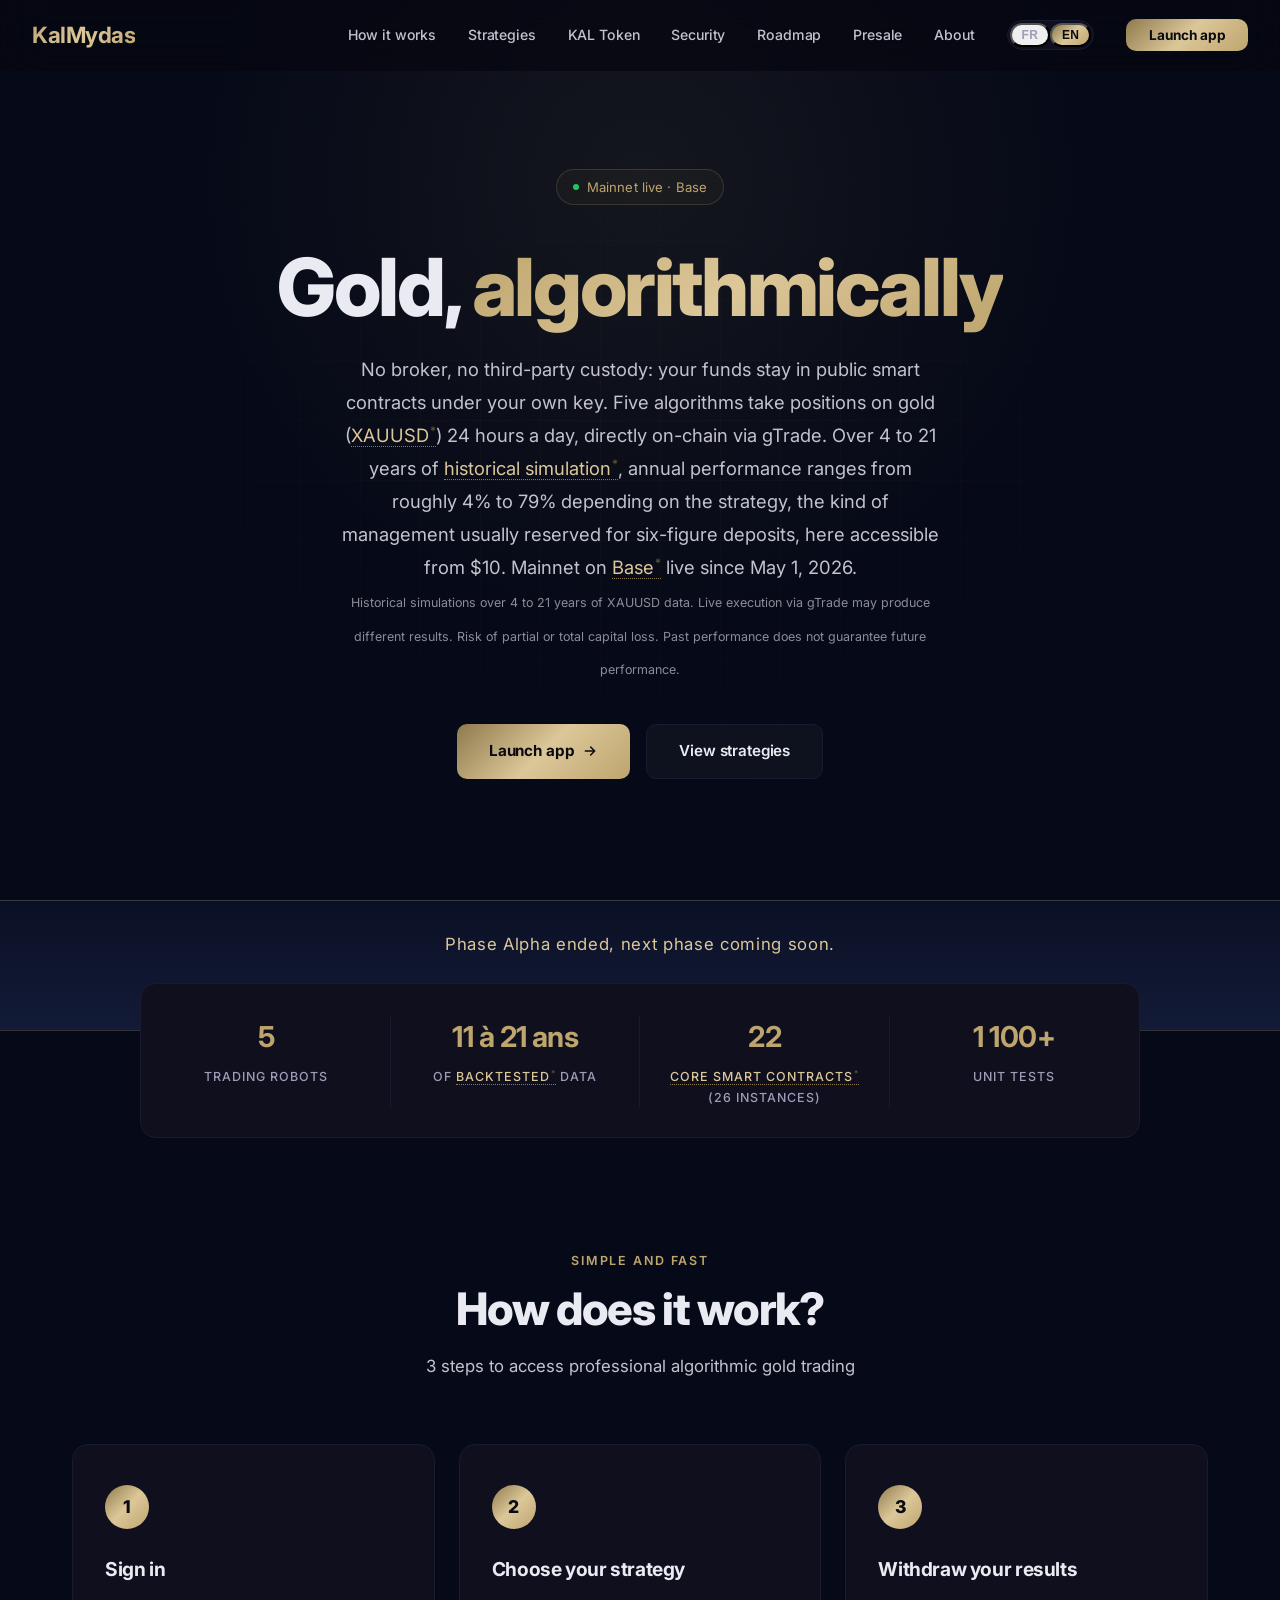
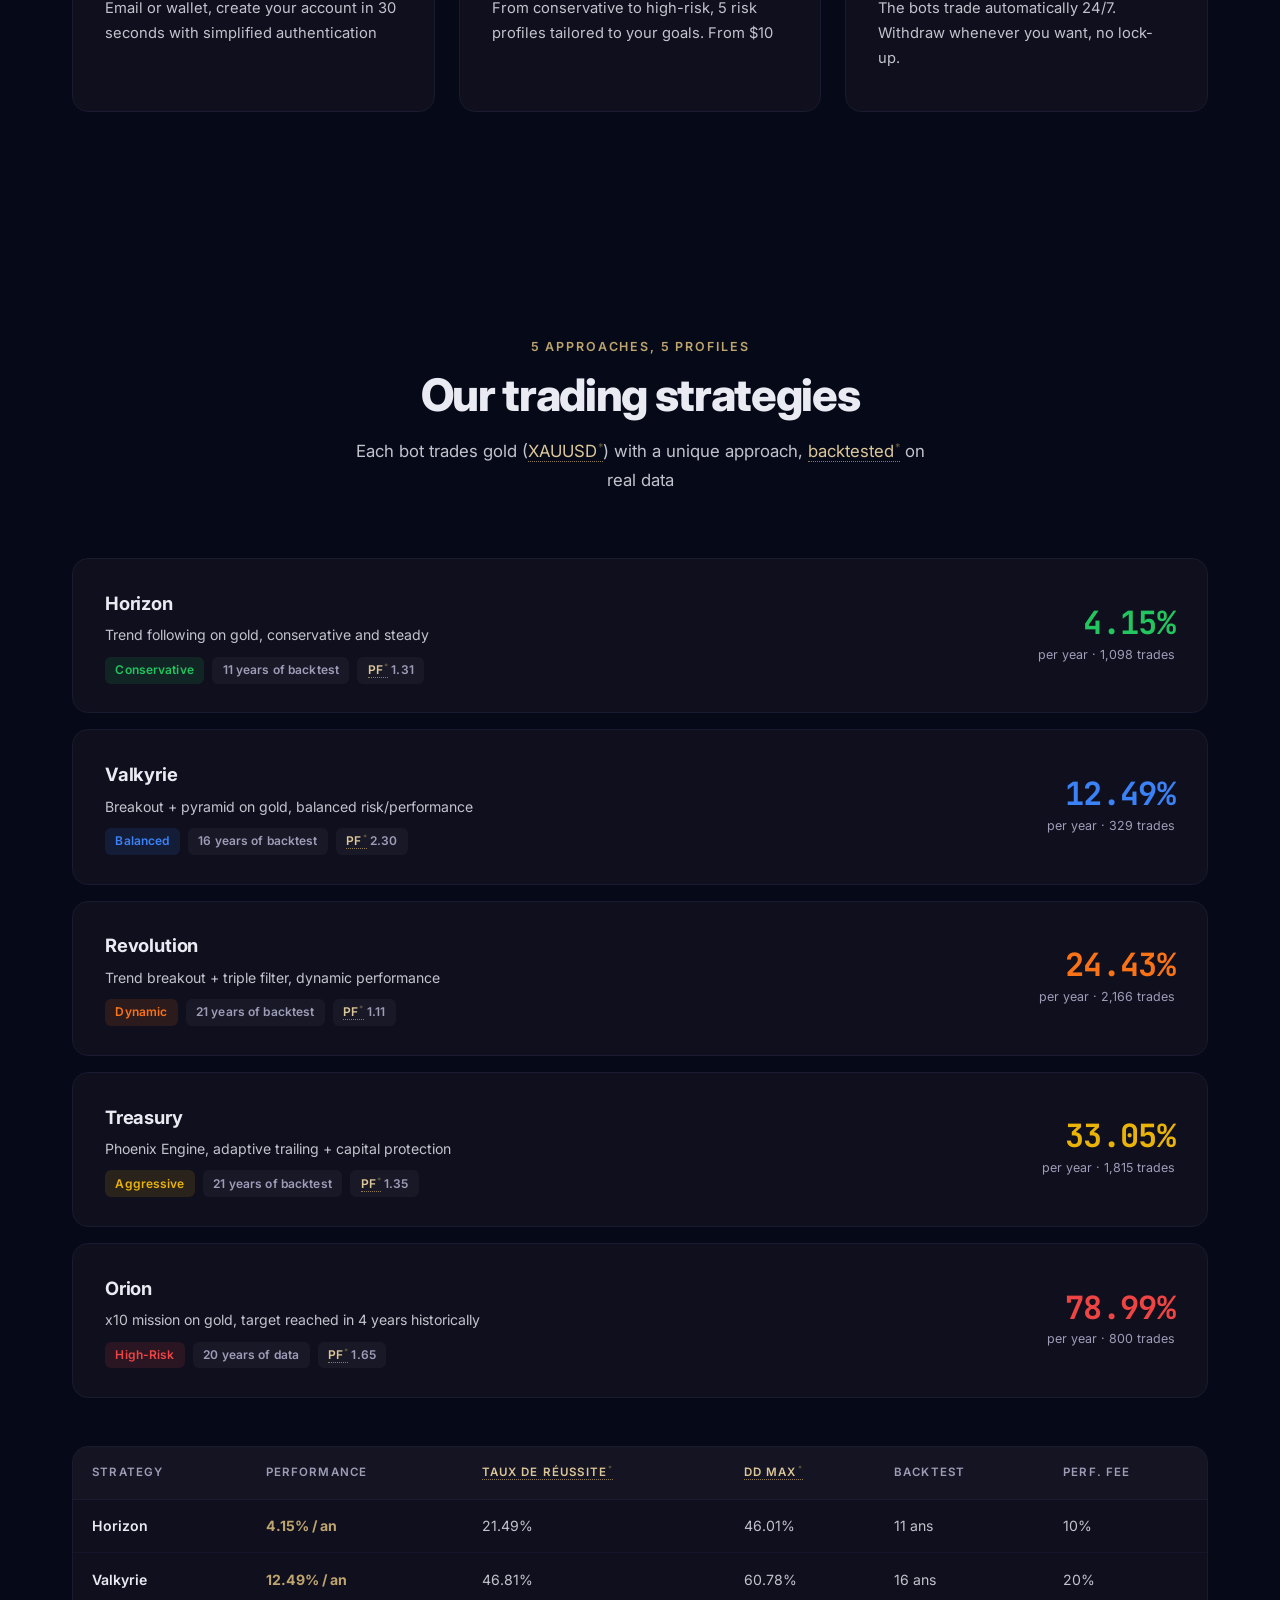
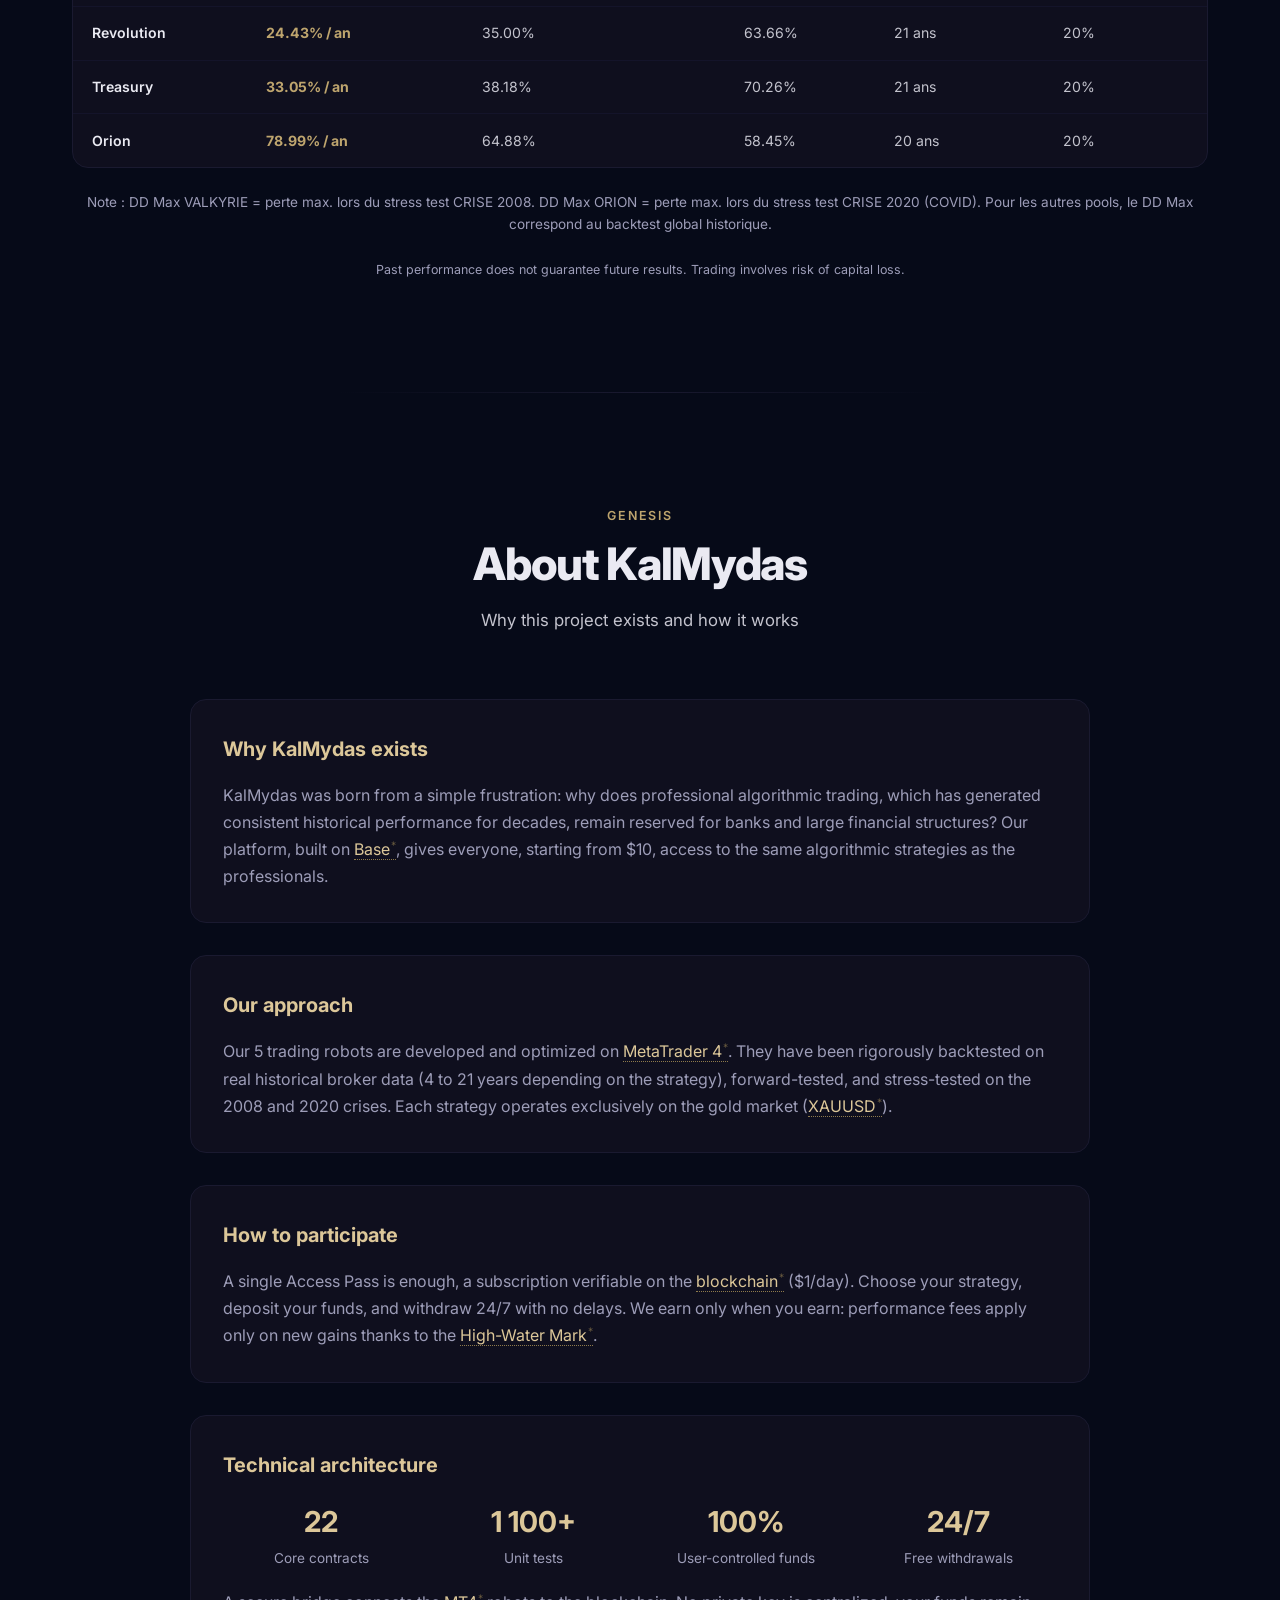
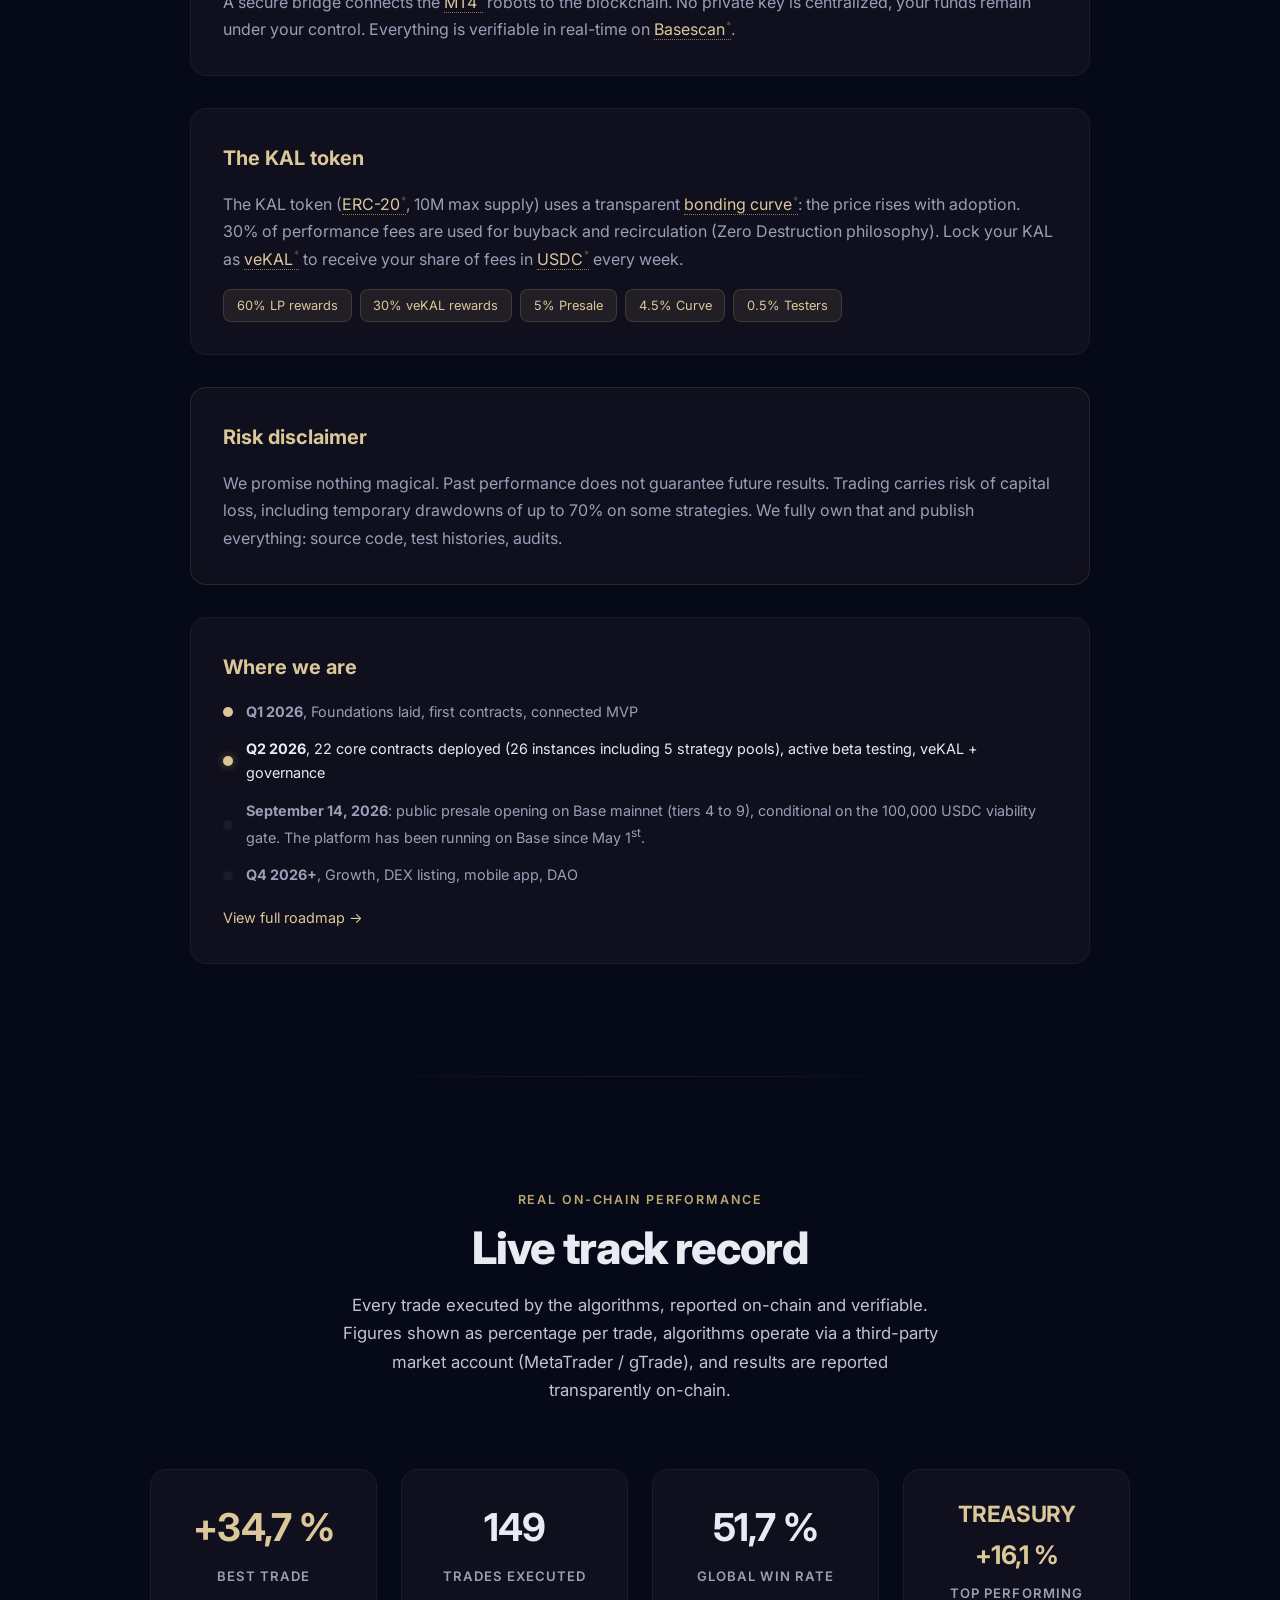
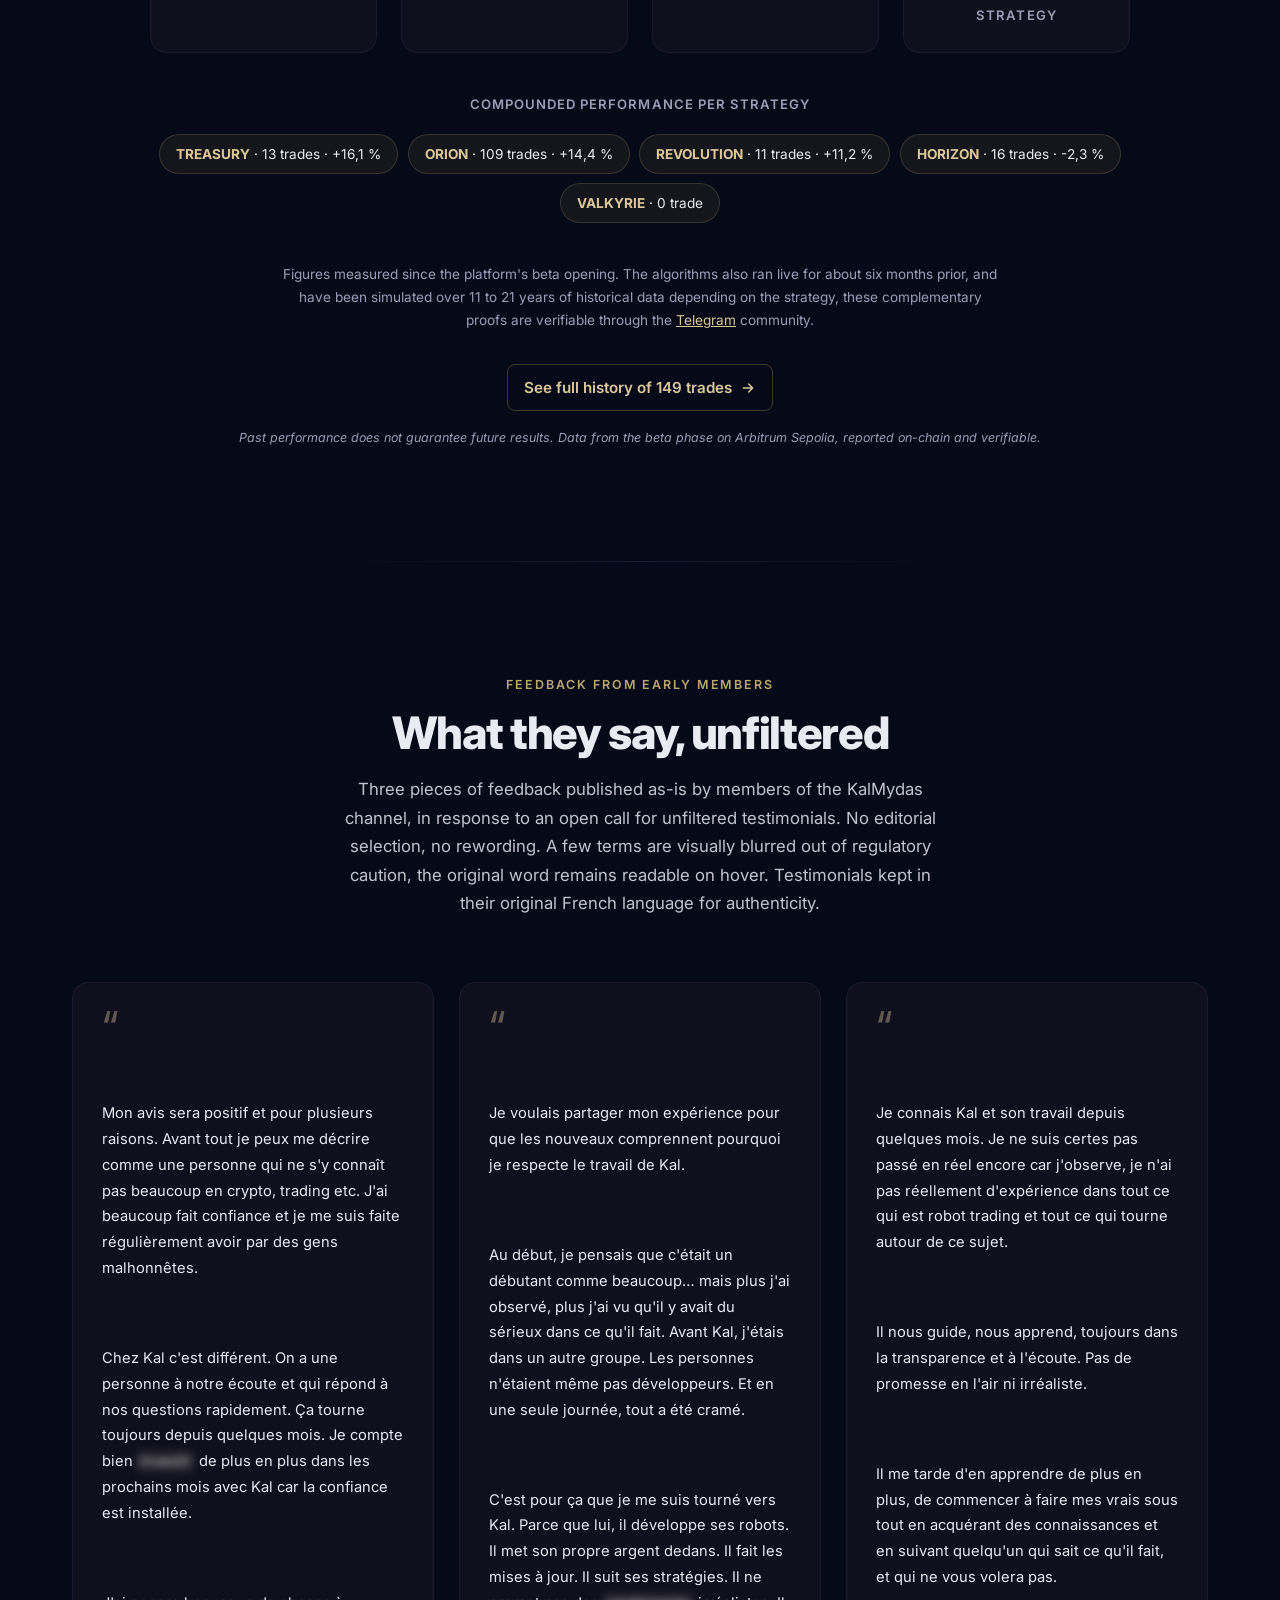
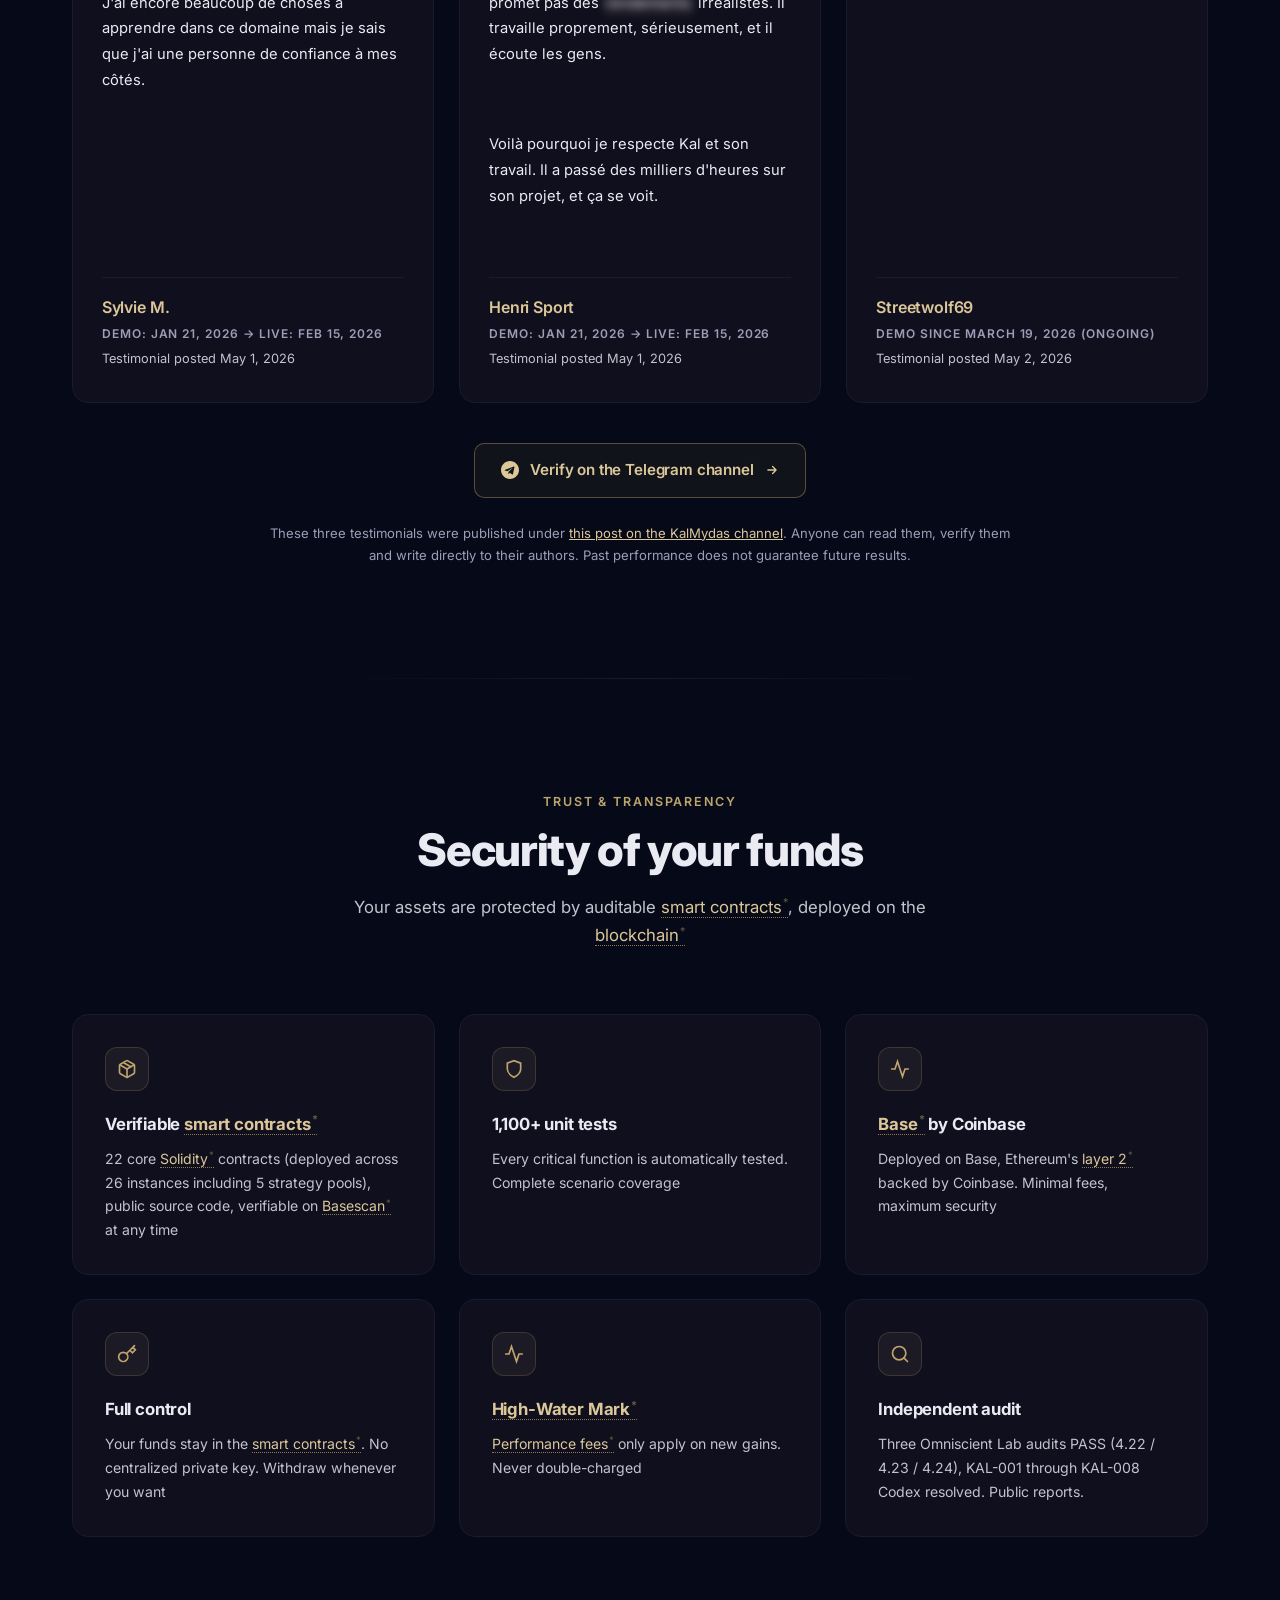
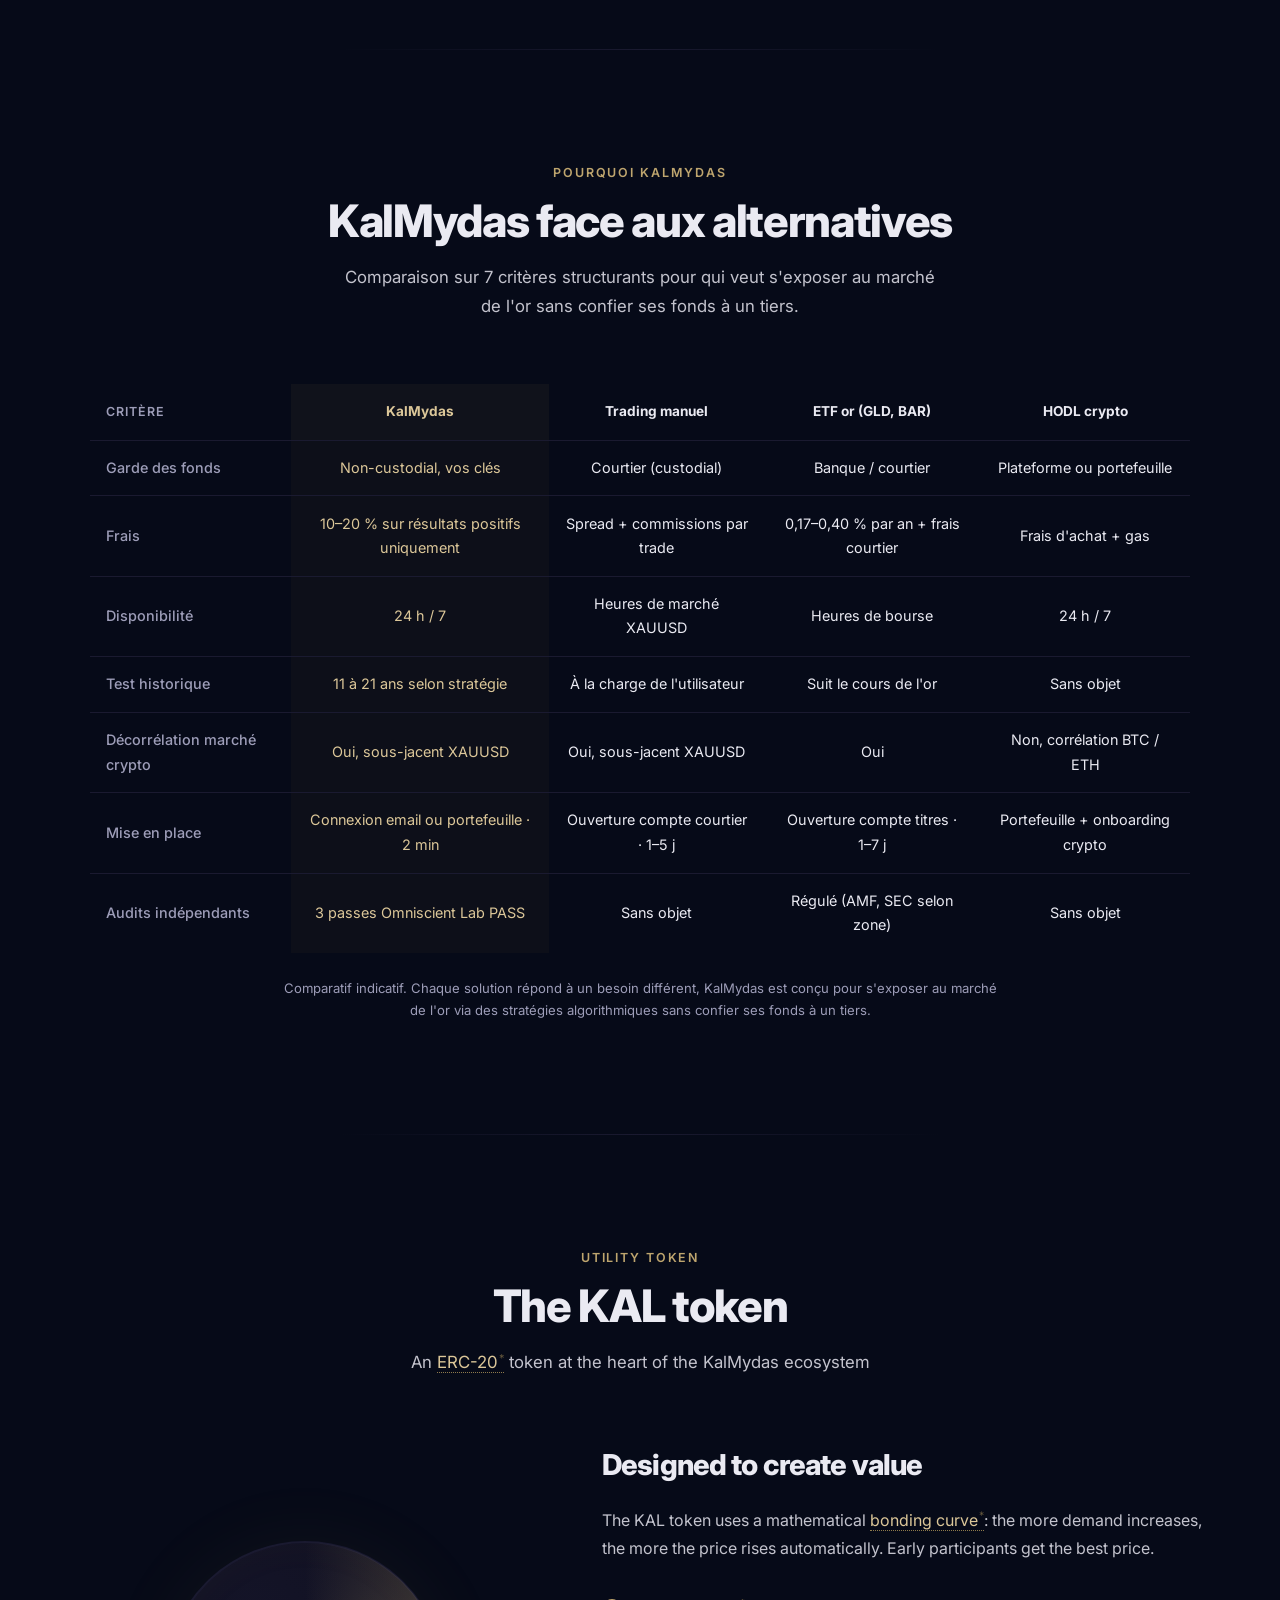
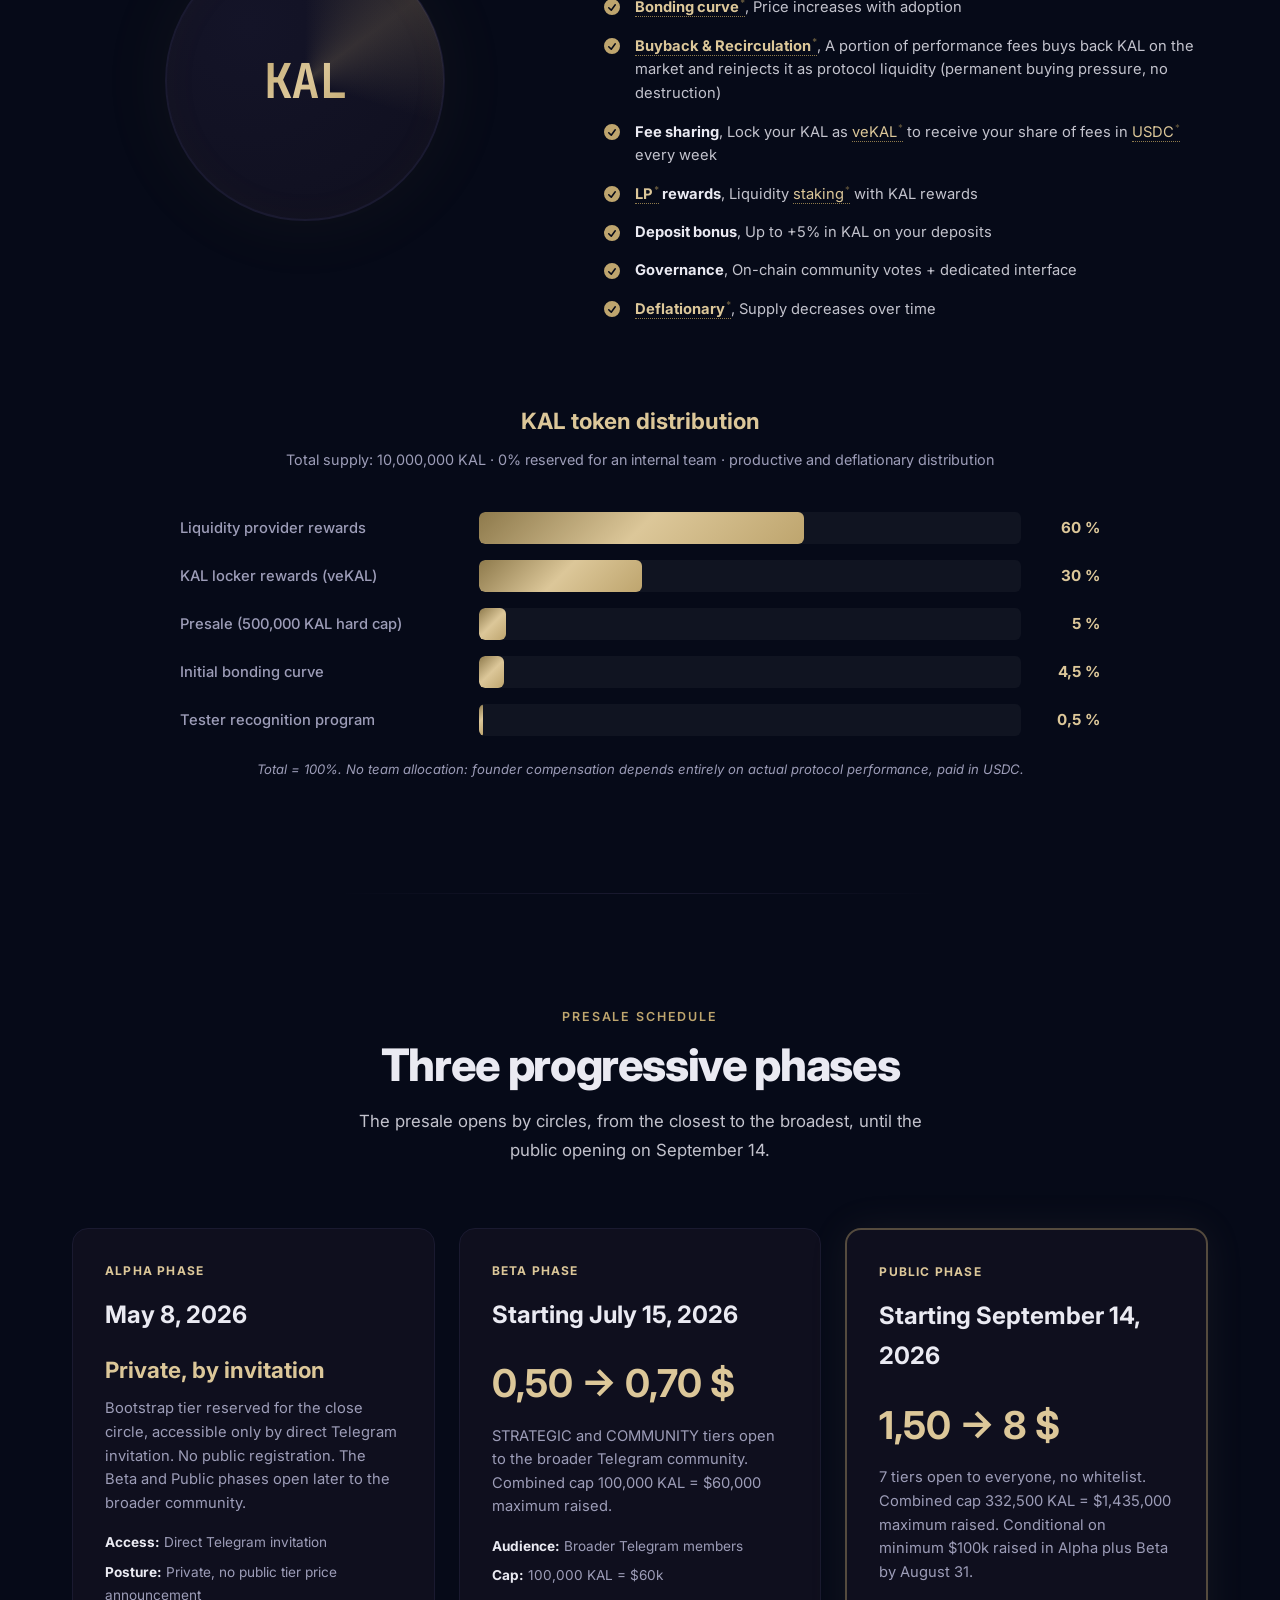
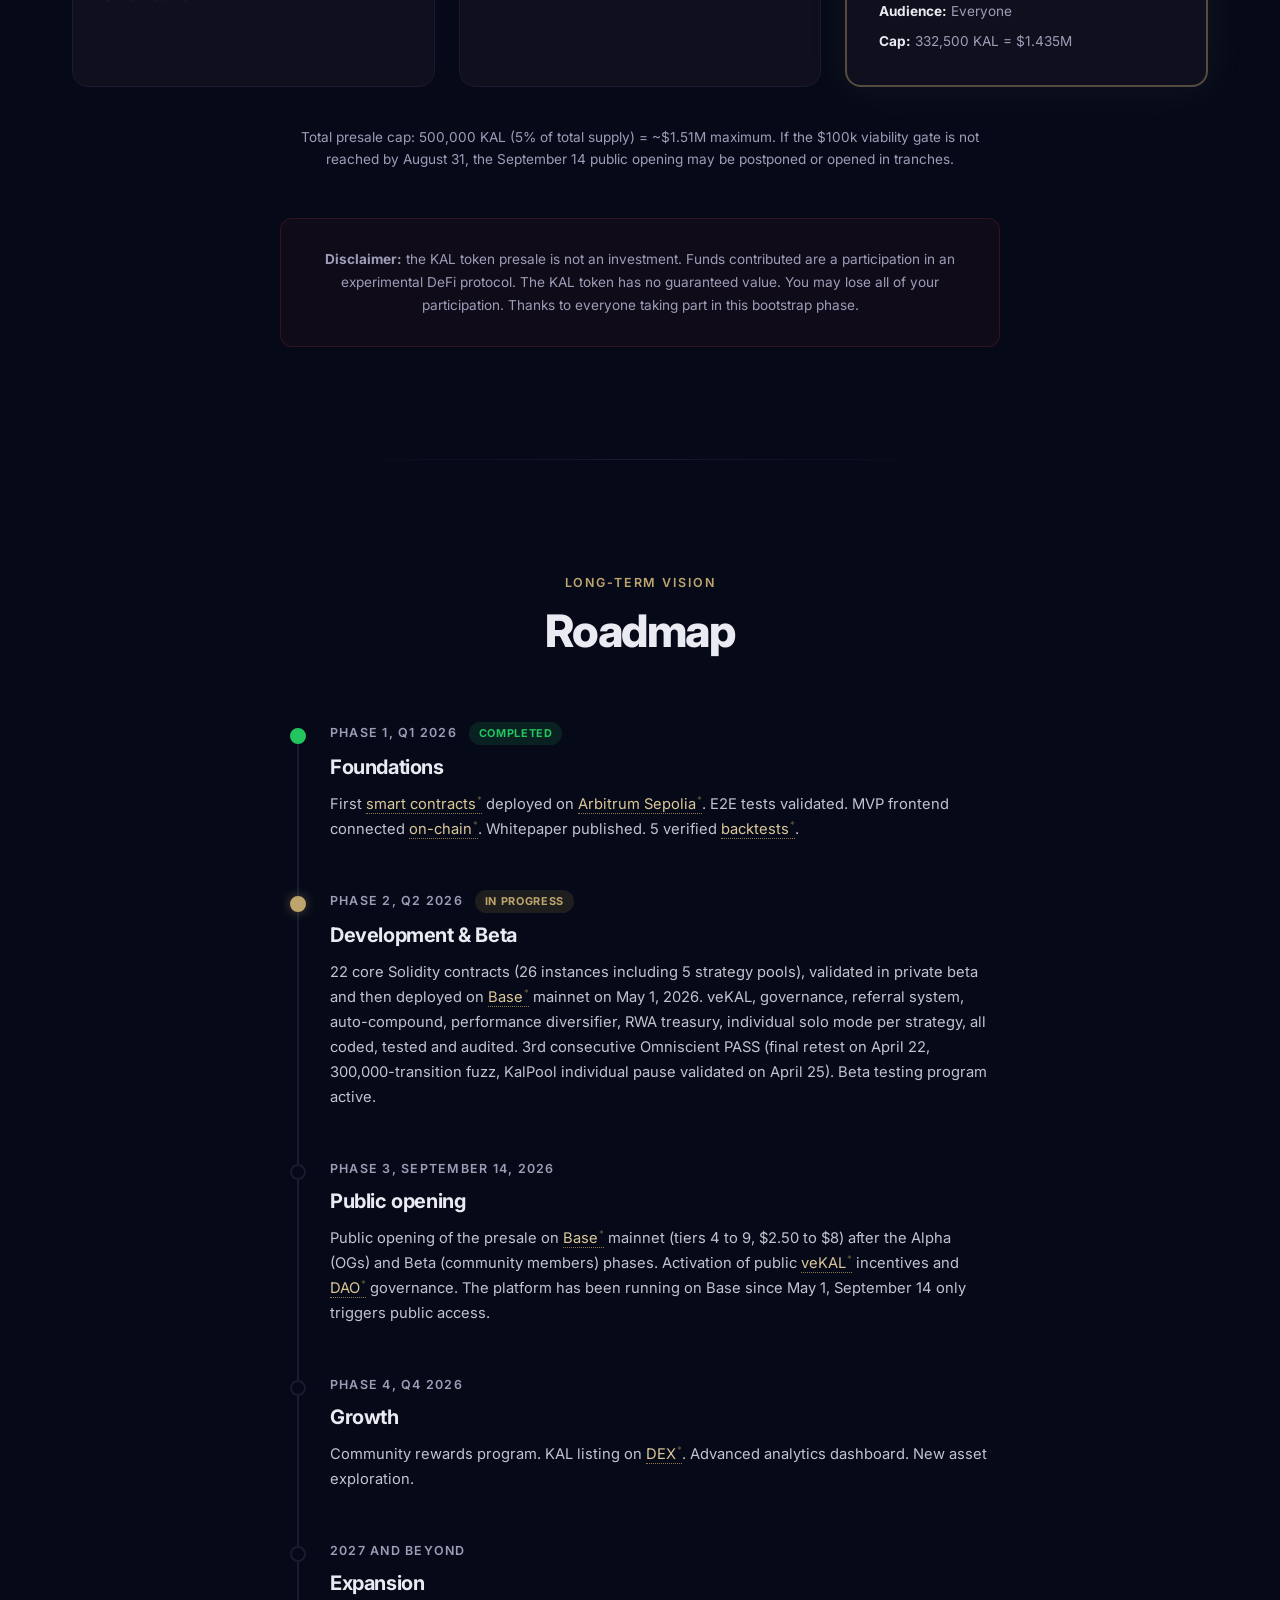
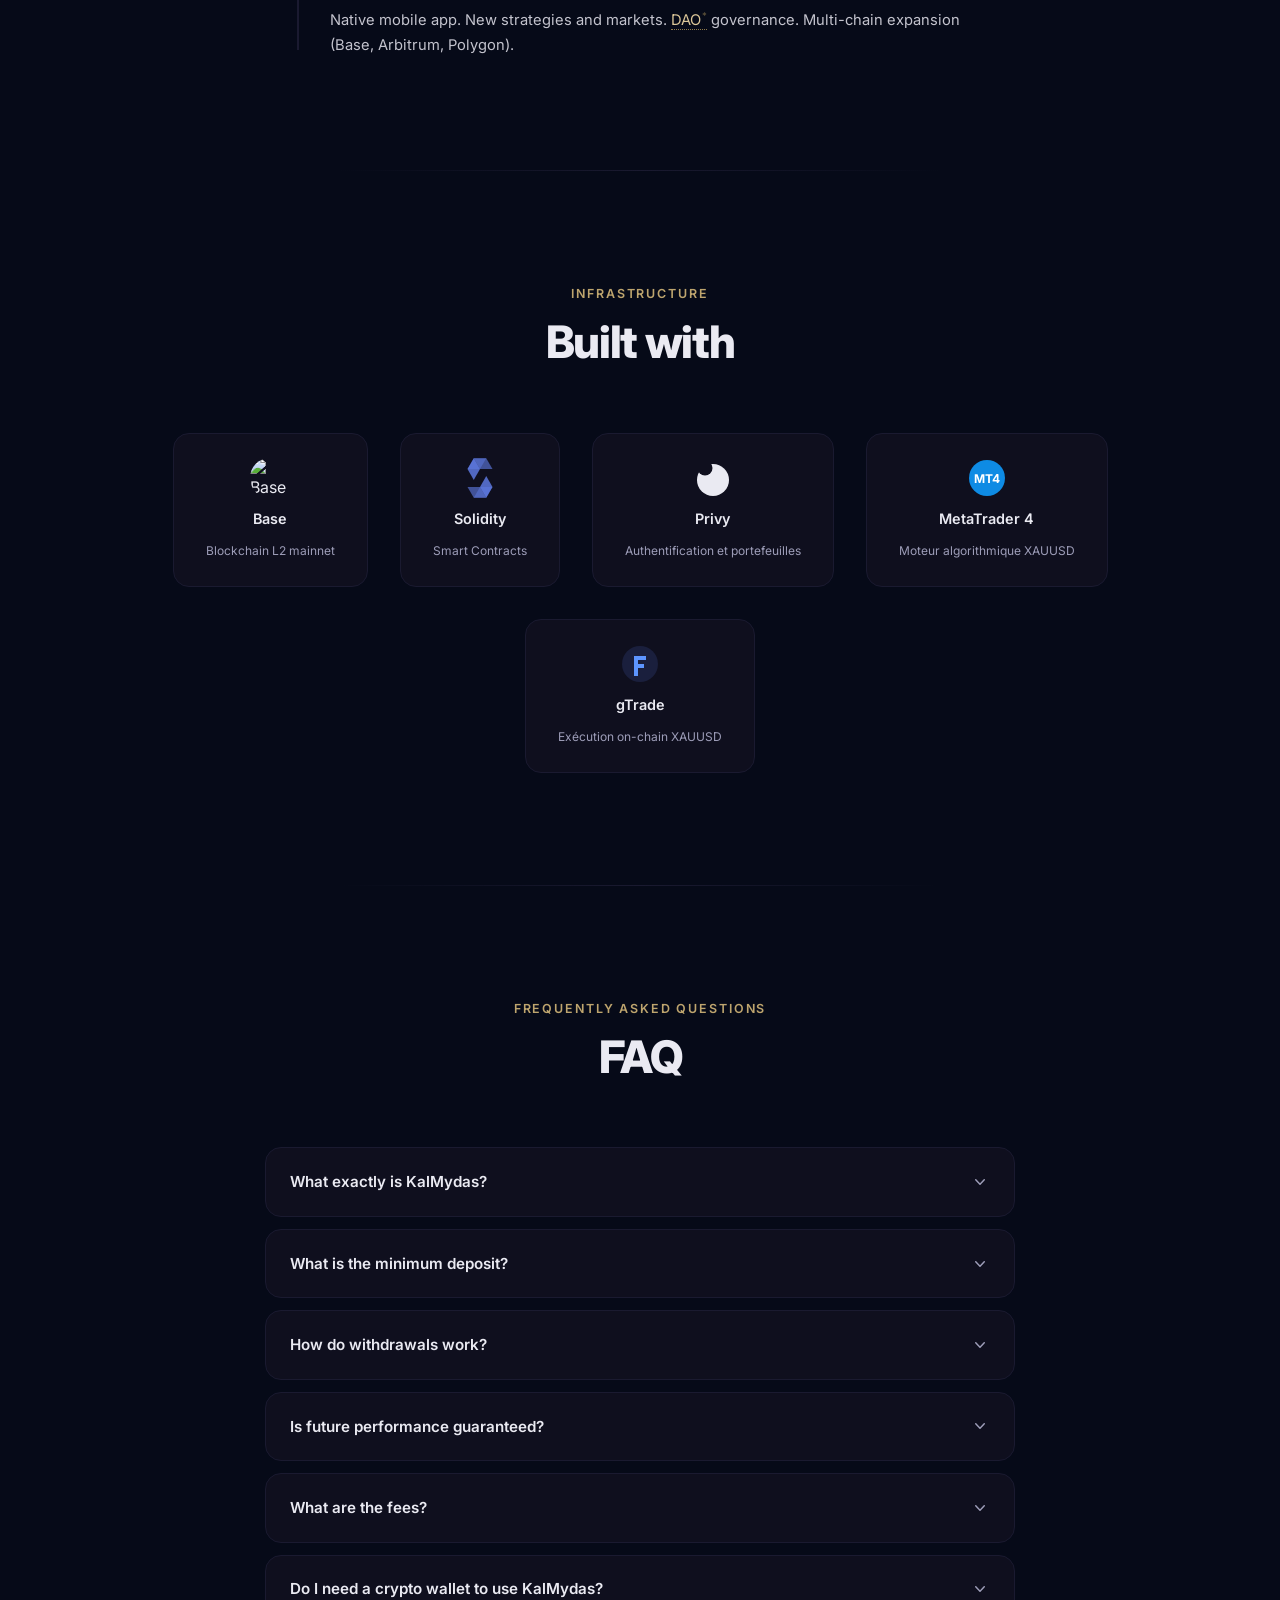
==== commit ddd22e40: "Fix: Arbitrum Sepolia vers Base mainnet, update contenu landing" ====
--- a/index.html
+++ b/index.html
@@ -3,45 +3,123 @@
 <head>
   <meta charset="UTF-8" />
   <meta name="viewport" content="width=device-width, initial-scale=1.0" />
-  <title>KalMydas — Trading algorithmique sur l'or, Accessible à tous</title>
-  <meta name="description" content="Participez à des stratégies de trading algorithmique sur l'or (XAUUSD) backtestées sur 20 ans. Dès 10$. Transparent, décentralisé, sur Base." />
-  <meta property="og:title" content="KalMydas — L'or, algorithmiquement" />
-  <meta property="og:description" content="5 stratégies de trading sur l'or backtestées jusqu'à 21 ans. Performance simulée de 4% à 78% par an. Dès 10$." />
+  <title>KalMydas, Trading algorithmique sur l'or, Accessible à tous</title>
+  <meta name="description" content="Stratégies de trading algorithmique sur l'or (XAUUSD) simulées sur données réelles du courtier jusqu'à 21 ans. Non-custodial, sur Base. Dès 10$." />
+  <meta name="keywords" content="trading algorithmique or, XAUUSD, DeFi or, Base, trading décentralisé, non-custodial, KalMydas, jeton KAL, copy trading crypto" />
+  <meta name="author" content="Kal Mydas" />
+  <meta name="robots" content="index, follow, max-image-preview:large, max-snippet:-1, max-video-preview:-1" />
+  <meta name="theme-color" content="#BEA56E" />
+  <link rel="canonical" href="https://kalmydas.com/" />
+
+  <!-- Open Graph / Facebook / LinkedIn / Telegram / Discord -->
+  <meta property="og:title" content="KalMydas, L'or, algorithmiquement" />
+  <meta property="og:description" content="5 stratégies de trading sur l'or simulées sur données réelles jusqu'à 21 ans. Non-custodial, sur Base. Dès 10$." />
   <meta property="og:type" content="website" />
-  <meta property="og:url" content="https://kalmydas.com" />
+  <meta property="og:url" content="https://kalmydas.com/" />
   <meta property="og:image" content="https://kalmydas.com/og-image.jpg" />
   <meta property="og:image:width" content="1200" />
   <meta property="og:image:height" content="630" />
+  <meta property="og:image:alt" content="KalMydas, Trading algorithmique sur l'or sur Base" />
+  <meta property="og:site_name" content="KalMydas" />
+  <meta property="og:locale" content="fr_FR" />
+  <meta property="og:locale:alternate" content="en_US" />
+
+  <!-- Twitter / X -->
+  <meta name="twitter:card" content="summary_large_image" />
+  <meta name="twitter:site" content="@KalMydas" />
+  <meta name="twitter:creator" content="@KalMydas" />
+  <meta name="twitter:title" content="KalMydas, L'or, algorithmiquement" />
+  <meta name="twitter:description" content="5 stratégies de trading sur l'or simulées sur données réelles jusqu'à 21 ans. Non-custodial, sur Base. Dès 10$." />
+  <meta name="twitter:image" content="https://kalmydas.com/og-image.jpg" />
+  <meta name="twitter:image:alt" content="KalMydas, Trading algorithmique sur l'or sur Base" />
+
+  <!-- Favicons -->
+  <link rel="icon" type="image/png" href="/favicon.png" />
+  <link rel="apple-touch-icon" href="/apple-touch-icon.png" />
+
+  <!-- JSON-LD Schema.org -->
+  <script type="application/ld+json">
+  {
+    "@context": "https://schema.org",
+    "@graph": [
+      {
+        "@type": "Organization",
+        "@id": "https://kalmydas.com/#organization",
+        "name": "KalMydas",
+        "alternateName": "Kal Mydas",
+        "url": "https://kalmydas.com/",
+        "logo": {
+          "@type": "ImageObject",
+          "url": "https://kalmydas.com/logo.png",
+          "width": 512,
+          "height": 512
+        },
+        "description": "Écosystème DeFi de trading algorithmique sur l'or (XAUUSD) déployé sur Base mainnet. Stratégies simulées sur données réelles du courtier jusqu'à 21 ans, non-custodial, transparent on-chain.",
+        "foundingDate": "2025",
+        "sameAs": [
+          "https://x.com/KalMydas",
+          "https://kalmydas.ch",
+          "https://discord.gg/gCD2zunaBy",
+          "https://www.tiktok.com/@kalmydas",
+          "https://www.instagram.com/kalmydas"
+        ]
+      },
+      {
+        "@type": "WebSite",
+        "@id": "https://kalmydas.com/#website",
+        "url": "https://kalmydas.com/",
+        "name": "KalMydas",
+        "description": "Trading algorithmique sur l'or, accessible à tous",
+        "publisher": { "@id": "https://kalmydas.com/#organization" },
+        "inLanguage": "fr-FR"
+      },
+      {
+        "@type": "SoftwareApplication",
+        "name": "KalMydas, Stratégies de trading algorithmique sur l'or",
+        "description": "5 stratégies de trading sur l'or (XAUUSD) simulées sur données réelles jusqu'à 21 ans, accessibles en non-custodial sur Base.",
+        "provider": { "@id": "https://kalmydas.com/#organization" },
+        "applicationCategory": "FinanceApplication",
+        "operatingSystem": "Web",
+        "areaServed": "Worldwide"
+      }
+    ]
+  }
+  </script>
+
   <link rel="preconnect" href="https://fonts.googleapis.com" />
   <link rel="preconnect" href="https://fonts.gstatic.com" crossorigin />
-  <link href="https://fonts.googleapis.com/css2?family=Inter:wght@300;400;500;600;700;800;900&family=Space+Grotesk:wght@400;500;600;700&display=swap" rel="stylesheet" />
+  <link href="https://fonts.googleapis.com/css2?family=Inter:wght@300;400;500;600;700;800;900&family=JetBrains+Mono:wght@400;500;700&display=swap" rel="stylesheet" />
   <link rel="stylesheet" href="glossary-tooltip.css" />
   <style>
     *, *::before, *::after { margin: 0; padding: 0; box-sizing: border-box; }
 
     :root {
-      --bg: #060610;
+      /* Charte de marque KalMydas (alignement V5 acté 4 mai 2026, F-015 option 1A) */
+      --bg: #060A18;
       --bg-elevated: #0c0c1a;
       --bg-card: #0f0f1e;
       --bg-card-hover: #141428;
       --border: #1a1a30;
       --border-subtle: #14142a;
-      --border-gold: rgba(201, 168, 76, 0.2);
-      --gold: #c9a84c;
-      --gold-light: #e8d48b;
-      --gold-dark: #9a7a2e;
-      --gold-glow: rgba(201, 168, 76, 0.15);
-      --text: #eaeaf2;
-      --text-secondary: #9d9db8;
-      --text-muted: #5a5a78;
+      --border-gold: rgba(190, 165, 110, 0.2);
+      --gold: #BEA56E;
+      --gold-light: #DCC799;
+      --gold-dark: #8E7A4C;
+      --gold-glow: rgba(190, 165, 110, 0.15);
+      --text: #EAEAF2;
+      --text-secondary: #C3C3CD;
+      --text-muted: #9D9DB8;
+      --text-faint: #5A5A78;
       --green: #22c55e;
       --blue: #3b82f6;
       --orange: #f97316;
       --yellow: #eab308;
       --red: #ef4444;
       --purple: #8b5cf6;
-      --gradient-gold: linear-gradient(135deg, #b8952f 0%, #e8d48b 50%, #c9a84c 100%);
-      --gradient-gold-text: linear-gradient(135deg, #c9a84c, #f0e2a0, #c9a84c);
+      --gradient-gold: linear-gradient(135deg, #8E7A4C 0%, #DCC799 50%, #BEA56E 100%);
+      --gradient-gold-text: linear-gradient(135deg, #BEA56E, #DCC799, #BEA56E);
+      --font-display: 'Inter', -apple-system, BlinkMacSystemFont, sans-serif;
+      --font-mono: 'JetBrains Mono', 'Courier New', monospace;
       --radius: 16px;
       --radius-sm: 10px;
       --radius-xs: 6px;
@@ -89,7 +167,7 @@
     }
 
     .nav-logo {
-      font-family: 'Space Grotesk', sans-serif;
+      font-family: var(--font-display);
       font-size: 1.4rem;
       font-weight: 700;
       background: var(--gradient-gold-text);
@@ -207,7 +285,7 @@
       transform: translateX(-50%);
       width: 900px;
       height: 900px;
-      background: radial-gradient(circle, rgba(201, 168, 76, 0.08) 0%, rgba(201, 168, 76, 0.03) 40%, transparent 70%);
+      background: radial-gradient(circle, rgba(190, 165, 110, 0.08) 0%, rgba(201, 168, 76, 0.03) 40%, transparent 70%);
       animation: hero-pulse 10s ease-in-out infinite;
     }
 
@@ -273,7 +351,7 @@
     }
 
     .hero h1 {
-      font-family: 'Space Grotesk', sans-serif;
+      font-family: var(--font-display);
       font-size: clamp(2.8rem, 7vw, 5rem);
       font-weight: 800;
       line-height: 1.05;
@@ -379,7 +457,7 @@
     }
 
     .stat-value {
-      font-family: 'Space Grotesk', sans-serif;
+      font-family: var(--font-display);
       font-size: 1.8rem;
       font-weight: 700;
       color: var(--gold);
@@ -410,7 +488,7 @@
     }
 
     .section-title {
-      font-family: 'Space Grotesk', sans-serif;
+      font-family: var(--font-display);
       font-size: clamp(2rem, 4vw, 2.8rem);
       font-weight: 800;
       margin-bottom: 1rem;
@@ -462,14 +540,14 @@
       display: flex;
       align-items: center;
       justify-content: center;
-      font-family: 'Space Grotesk', sans-serif;
+      font-family: var(--font-display);
       font-weight: 800;
       font-size: 1.1rem;
       margin-bottom: 1.5rem;
     }
 
     .step-card h3 {
-      font-family: 'Space Grotesk', sans-serif;
+      font-family: var(--font-display);
       font-size: 1.2rem;
       font-weight: 700;
       margin-bottom: 0.6rem;
@@ -483,7 +561,7 @@
     }
 
     /* ===== stratégies ===== */
-    .stratégies-list {
+    .strategies-list {
       display: flex;
       flex-direction: column;
       gap: 1rem;
@@ -511,7 +589,7 @@
     
 
     .strategy-info h3 {
-      font-family: 'Space Grotesk', sans-serif;
+      font-family: var(--font-display);
       font-size: 1.15rem;
       font-weight: 700;
       margin-bottom: 0.25rem;
@@ -549,14 +627,17 @@
       min-width: 120px;
     }
 
-    .strategy-apy {
-      font-family: 'Space Grotesk', sans-serif;
+    .strategy-historical-perf {
+      font-family: var(--font-mono);
       font-size: 2rem;
-      font-weight: 800;
-      letter-spacing: -0.03em;
+      font-weight: 700;
+      letter-spacing: -0.02em;
       line-height: 1;
       margin-bottom: 0.3rem;
     }
+
+    /* Classe utilitaire pour chiffres techniques (adresses, hashes, montants exacts) */
+    .mono { font-family: var(--font-mono); font-feature-settings: 'tnum' 1; }
 
     .strategy-meta {
       font-size: 0.78rem;
@@ -607,7 +688,7 @@
     .comparison-table .highlight {
       color: var(--gold);
       font-weight: 700;
-      font-family: 'Space Grotesk', sans-serif;
+      font-family: var(--font-display);
     }
 
     .comparison-table .strat-name {
@@ -657,9 +738,10 @@
     }
 
     .token-symbol {
-      font-family: 'Space Grotesk', sans-serif;
+      font-family: var(--font-mono);
       font-size: 3rem;
-      font-weight: 800;
+      font-weight: 700;
+      letter-spacing: -0.02em;
       background: var(--gradient-gold-text);
       -webkit-background-clip: text;
       -webkit-text-fill-color: transparent;
@@ -670,7 +752,7 @@
     }
 
     .token-info h3 {
-      font-family: 'Space Grotesk', sans-serif;
+      font-family: var(--font-display);
       font-size: 1.8rem;
       font-weight: 800;
       margin-bottom: 1rem;
@@ -737,7 +819,7 @@
       width: 44px;
       height: 44px;
       border-radius: 12px;
-      background: rgba(201, 168, 76, 0.08);
+      background: rgba(190, 165, 110, 0.08);
       border: 1px solid var(--border-gold);
       display: flex;
       align-items: center;
@@ -752,7 +834,7 @@
     }
 
     .security-card h3 {
-      font-family: 'Space Grotesk', sans-serif;
+      font-family: var(--font-display);
       font-size: 1.05rem;
       font-weight: 700;
       margin-bottom: 0.5rem;
@@ -807,7 +889,7 @@
     .roadmap-item.active .roadmap-dot {
       background: var(--gold);
       border-color: var(--gold);
-      box-shadow: 0 0 12px rgba(201, 168, 76, 0.4);
+      box-shadow: 0 0 12px rgba(190, 165, 110, 0.4);
     }
 
     .roadmap-item.completed .roadmap-dot {
@@ -853,7 +935,7 @@
     }
 
     .roadmap-item h3 {
-      font-family: 'Space Grotesk', sans-serif;
+      font-family: var(--font-display);
       font-size: 1.25rem;
       font-weight: 700;
       margin-bottom: 0.5rem;
@@ -1008,7 +1090,7 @@
     }
 
     .cta-content h2 {
-      font-family: 'Space Grotesk', sans-serif;
+      font-family: var(--font-display);
       font-size: clamp(2rem, 4vw, 2.8rem);
       font-weight: 800;
       margin-bottom: 1rem;
@@ -1026,37 +1108,27 @@
     /* ===== FOOTER ===== */
     footer {
       padding: 3rem 2rem;
-      text-align: center;
       border-top: 1px solid var(--border);
     }
 
     .footer-logo {
-      font-family: 'Space Grotesk', sans-serif;
+      font-family: var(--font-display);
       font-size: 1.2rem;
       font-weight: 700;
       background: var(--gradient-gold-text);
       -webkit-background-clip: text;
       -webkit-text-fill-color: transparent;
       background-clip: text;
-      margin-bottom: 1.2rem;
-    }
-
-    .footer-links {
-      display: flex;
-      gap: 1.5rem;
-      justify-content: center;
-      flex-wrap: wrap;
-      margin-bottom: 1.5rem;
-    }
-
-    .footer-links a {
+    }
+
+    .footer-grid a {
       color: var(--text-secondary);
       text-decoration: none;
       font-size: 0.85rem;
       transition: color 0.3s;
     }
 
-    .footer-links a:hover { color: var(--gold-light); }
+    .footer-grid a:hover { color: var(--gold-light); }
 
     .footer-copy {
       color: var(--text-muted);
@@ -1164,6 +1236,7 @@
       .comparison-table th, .comparison-table td { padding: 0.7rem 0.8rem; }
       .tech-grid { gap: 1rem; }
       .tech-item { min-width: 120px; padding: 1.2rem 1.5rem; }
+      .footer-grid { grid-template-columns: 1fr 1fr !important; }
     }
 
     @media (max-width: 480px) {
@@ -1172,8 +1245,154 @@
       .stat-item { padding: 1rem; }
       .stat-item:not(:last-child) { border-bottom: 1px solid var(--border); }
       .stat-value { font-size: 1.5rem; }
+      .footer-grid { grid-template-columns: 1fr !important; text-align: center !important; }
+      .footer-grid p { max-width: none !important; margin: 0 auto; }
+    }
+
+    /* ===== TESTIMONIALS (added session 314, 2026-05-04) ===== */
+    .testimonials-grid {
+      display: grid;
+      grid-template-columns: repeat(3, 1fr);
+      gap: 1.6rem;
+      margin-top: 3rem;
+      max-width: 1200px;
+      margin-left: auto;
+      margin-right: auto;
+    }
+    .testimonial-card {
+      background: var(--bg-card);
+      border: 1px solid var(--border);
+      border-radius: 16px;
+      padding: 2rem 1.8rem;
+      display: flex;
+      flex-direction: column;
+      gap: 1rem;
+      transition: border-color 0.3s, transform 0.3s;
+    }
+    .testimonial-card:hover {
+      border-color: var(--border-gold);
+      transform: translateY(-2px);
+    }
+    .testimonial-quote-mark {
+      font-family: var(--font-display);
+      font-size: 3rem;
+      line-height: 0.6;
+      color: var(--gold-light);
+      opacity: 0.4;
+      height: 1.2rem;
+    }
+    .testimonial-body {
+      color: var(--text);
+      font-size: 0.92rem;
+      line-height: 1.75;
+      flex-grow: 1;
+      white-space: pre-wrap;
+    }
+    .testimonial-body p { margin-bottom: 0.8rem; }
+    .testimonial-body p:last-child { margin-bottom: 0; }
+    .testimonial-meta {
+      display: flex;
+      flex-direction: column;
+      gap: 0.2rem;
+      padding-top: 1rem;
+      border-top: 1px solid var(--border);
+    }
+    .testimonial-pseudo {
+      font-family: var(--font-display);
+      font-size: 1rem;
+      font-weight: 600;
+      color: var(--gold-light);
+      letter-spacing: -0.01em;
+    }
+    .testimonial-role {
+      font-size: 0.75rem;
+      color: var(--text-muted);
+      text-transform: uppercase;
+      letter-spacing: 0.08em;
+      font-weight: 600;
+    }
+    .testimonial-date {
+      font-size: 0.8rem;
+      color: var(--text-secondary);
+    }
+    /* Mot original conservé, flouté par prudence réglementaire (AMF/MiCA) */
+    .regulated-blur {
+      position: relative;
+      display: inline-block;
+      cursor: help;
+      filter: blur(4px);
+      transition: filter 0.25s ease;
+      background: rgba(190, 165, 110, 0.08);
+      border-radius: 4px;
+      padding: 0 0.15rem;
+    }
+    .regulated-blur:hover, .regulated-blur:focus {
+      filter: blur(0);
+    }
+    .regulated-blur::after {
+      content: attr(data-tooltip);
+      position: absolute;
+      bottom: calc(100% + 8px);
+      left: 50%;
+      transform: translateX(-50%);
+      background: var(--bg-elevated);
+      color: var(--text);
+      border: 1px solid var(--border-gold);
+      padding: 0.6rem 0.8rem;
+      border-radius: 8px;
+      font-size: 0.72rem;
+      line-height: 1.5;
+      width: max-content;
+      max-width: 240px;
+      white-space: normal;
+      opacity: 0;
+      pointer-events: none;
+      transition: opacity 0.25s ease;
+      z-index: 10;
+      font-style: normal;
+      font-weight: 400;
+    }
+    .regulated-blur:hover::after, .regulated-blur:focus::after {
+      opacity: 1;
+    }
+    .testimonials-note {
+      max-width: 760px;
+      margin: 1.5rem auto 0;
+      text-align: center;
+      font-size: 0.82rem;
+      color: var(--text-muted);
+      line-height: 1.7;
+    }
+    .testimonials-note a {
+      color: var(--gold-light);
+      text-decoration: underline;
+    }
+    .testimonial-cta {
+      display: inline-flex;
+      align-items: center;
+      gap: 0.7rem;
+      padding: 0.85rem 1.6rem;
+      border: 1px solid rgba(190, 165, 110, 0.4);
+      background: rgba(201, 168, 76, 0.06);
+      color: var(--gold-light);
+      border-radius: 10px;
+      text-decoration: none;
+      font-weight: 600;
+      font-size: 0.95rem;
+      transition: all 0.25s ease;
+      letter-spacing: -0.01em;
+    }
+    .testimonial-cta:hover {
+      background: rgba(201, 168, 76, 0.12);
+      border-color: var(--gold-light);
+      transform: translateY(-1px);
+    }
+    @media (max-width: 1024px) {
+      .testimonials-grid { grid-template-columns: 1fr; gap: 1.4rem; }
     }
   </style>
+<!-- Umami analytics -->
+<script defer src="https://cloud.umami.is/script.js" data-website-id="5613819f-c081-4f1f-a3a8-2257fbcf3b73"></script>
 </head>
 <body>
 
@@ -1183,10 +1402,11 @@
     <ul class="nav-links" id="navLinks">
       <li><a href="#how" data-i18n="nav_how">Comment ça marche</a></li>
       <li><a href="#strategies" data-i18n="nav_strategies">Stratégies</a></li>
-      <li><a href="#token" data-i18n="nav_token">Token KAL</a></li>
+      <li><a href="#token" data-i18n="nav_token">Jeton KAL</a></li>
       <li><a href="#security" data-i18n="nav_security">Sécurité</a></li>
       <li><a href="#roadmap" data-i18n="nav_roadmap">Roadmap</a></li>
-      <li><a href="/about" data-i18n="nav_about">À propos</a></li>
+      <li><a href="#presale-schedule" data-i18n="nav_presale">Prévente</a></li>
+      <li><a href="#about" data-i18n="nav_about">À propos</a></li>
       <li><a href="https://app.kalmydas.com" class="nav-cta" data-i18n="nav_cta">Lancer l'app</a></li>
     </ul>
     <button class="nav-hamburger" id="hamburger" onclick="document.getElementById('navLinks').classList.toggle('open')">
@@ -1202,15 +1422,17 @@
     <div class="hero-content">
       <div class="hero-badge fade-in" data-i18n="hero_badge">
         <span class="dot"></span>
-        Testnet en ligne — Arbitrum Sepolia
+        Mainnet en ligne · Base
       </div>
       <h1 class="fade-in fade-in-delay-1" data-i18n="hero_h1">
         L'or, <span class="gold">algorithmiquement</span>
       </h1>
       <p class="hero-sub fade-in fade-in-delay-2" data-i18n="hero_sub">
-        5 robots de trading sur l'or (<span class="g-term" data-g="xauusd">XAUUSD</span>), <span class="g-term" data-g="backtest">backtestés</span> sur 20 ans.
-        Des rendements de 4% à 78% par an. Accessible dès 10$.
-        Transparent, décentralisé, sur <span class="g-term" data-g="arbitrum_l2">Arbitrum</span>.
+        Aucun courtier, aucun dépôt chez un tiers : vos fonds restent dans des contrats publics dont vous seul gardez la clé.
+        Cinq algorithmes prennent position sur l'or (<span class="g-term" data-g="xauusd">XAUUSD</span>) 24 heures sur 24, directement sur la blockchain via gTrade.
+        Sur 4 à 21 ans de <span class="g-term" data-g="backtest">simulation historique</span>, la performance annuelle se situe entre environ 4 % et 79 % selon la stratégie, une gestion habituellement réservée aux dépôts à six chiffres, ici accessible dès 10 $.
+        Mainnet sur <span class="g-term" data-g="base">Base</span> depuis le 1er mai 2026.
+        <br><span style="font-size:0.78rem; opacity:0.7;">Simulations historiques sur 4 à 21 ans de données XAUUSD. L'exécution réelle via gTrade peut produire des résultats différents. Risque de perte partielle ou totale du capital. Les performances passées ne garantissent pas les performances futures.</span>
       </p>
       <div class="hero-buttons fade-in fade-in-delay-3">
         <a href="https://app.kalmydas.com" class="btn-primary" data-i18n="hero_btn_primary">
@@ -1224,22 +1446,154 @@
     </div>
   </section>
 
+  <!-- ===== COUNTDOWN PHASE ALPHA ===== -->
+  <div id="phaseAlphaCountdown" class="phase-countdown fade-in" role="region" aria-live="polite" aria-label="Compte à rebours Phase Alpha" style="background: linear-gradient(180deg, rgba(11,18,38,0.85), rgba(20,30,60,0.85)); border-top: 1px solid rgba(190,165,110,0.22); border-bottom: 1px solid rgba(190,165,110,0.22); padding: 1.8rem 1rem 4.5rem; text-align: center;">
+    <div class="phase-countdown-inner" style="max-width: 760px; margin: 0 auto;">
+      <p class="phase-countdown-label" data-i18n="countdown_label" style="font-size: 0.92rem; color: var(--text-muted); margin-bottom: 1rem; font-family: var(--font-display); letter-spacing: 0.08em; text-transform: uppercase;">Fin de Phase Alpha dans</p>
+      <div class="phase-countdown-grid" style="display: flex; justify-content: center; align-items: flex-start; gap: 0.6rem; flex-wrap: nowrap;">
+        <div class="phase-countdown-unit" style="display: flex; flex-direction: column; align-items: center; min-width: 64px;"><span class="phase-countdown-value" id="phaseCdDays" style="font-size: 2.4rem; font-family: var(--font-display); font-weight: 700; color: var(--gold-light); line-height: 1; font-variant-numeric: tabular-nums;">00</span><span class="phase-countdown-unit-label" data-i18n="countdown_days" style="font-size: 0.7rem; color: var(--text-muted); letter-spacing: 0.08em; text-transform: uppercase; margin-top: 0.4rem;">jours</span></div>
+        <span class="phase-countdown-sep" aria-hidden="true" style="font-size: 2rem; color: rgba(190,165,110,0.3); font-family: var(--font-display); font-weight: 300; line-height: 1; padding-top: 0.2rem;">:</span>
+        <div class="phase-countdown-unit" style="display: flex; flex-direction: column; align-items: center; min-width: 64px;"><span class="phase-countdown-value" id="phaseCdHours" style="font-size: 2.4rem; font-family: var(--font-display); font-weight: 700; color: var(--gold-light); line-height: 1; font-variant-numeric: tabular-nums;">00</span><span class="phase-countdown-unit-label" data-i18n="countdown_hours" style="font-size: 0.7rem; color: var(--text-muted); letter-spacing: 0.08em; text-transform: uppercase; margin-top: 0.4rem;">heures</span></div>
+        <span class="phase-countdown-sep" aria-hidden="true" style="font-size: 2rem; color: rgba(190,165,110,0.3); font-family: var(--font-display); font-weight: 300; line-height: 1; padding-top: 0.2rem;">:</span>
+        <div class="phase-countdown-unit" style="display: flex; flex-direction: column; align-items: center; min-width: 64px;"><span class="phase-countdown-value" id="phaseCdMinutes" style="font-size: 2.4rem; font-family: var(--font-display); font-weight: 700; color: var(--gold-light); line-height: 1; font-variant-numeric: tabular-nums;">00</span><span class="phase-countdown-unit-label" data-i18n="countdown_minutes" style="font-size: 0.7rem; color: var(--text-muted); letter-spacing: 0.08em; text-transform: uppercase; margin-top: 0.4rem;">minutes</span></div>
+        <span class="phase-countdown-sep" aria-hidden="true" style="font-size: 2rem; color: rgba(190,165,110,0.3); font-family: var(--font-display); font-weight: 300; line-height: 1; padding-top: 0.2rem;">:</span>
+        <div class="phase-countdown-unit" style="display: flex; flex-direction: column; align-items: center; min-width: 64px;"><span class="phase-countdown-value" id="phaseCdSeconds" style="font-size: 2.4rem; font-family: var(--font-display); font-weight: 700; color: var(--gold-light); line-height: 1; font-variant-numeric: tabular-nums;">00</span><span class="phase-countdown-unit-label" data-i18n="countdown_seconds" style="font-size: 0.7rem; color: var(--text-muted); letter-spacing: 0.08em; text-transform: uppercase; margin-top: 0.4rem;">secondes</span></div>
+      </div>
+      <div class="phase-countdown-cta" style="margin-top: 1.4rem;">
+        <a href="https://app.kalmydas.com/presale" data-i18n="countdown_cta" style="display: inline-flex; align-items: center; gap: 0.5rem; color: var(--gold-light); text-decoration: none; font-weight: 600; font-size: 0.95rem; padding: 0.7rem 1.4rem; border: 1px solid rgba(201,168,76,0.5); border-radius: 8px; transition: all 0.2s ease; font-family: var(--font-display); letter-spacing: 0.02em;" onmouseover="this.style.background='rgba(201,168,76,0.1)'" onmouseout="this.style.background='transparent'">
+          Rejoindre la prévente
+          <svg width="16" height="16" viewBox="0 0 16 16" fill="none" aria-hidden="true"><path d="M3.33 8h9.34M8.67 4l4 4-4 4" stroke="currentColor" stroke-width="1.5" stroke-linecap="round" stroke-linejoin="round"/></svg>
+        </a>
+      </div>
+    </div>
+  </div>
+  <script>
+  (function () {
+    // ============================================================
+    // COUNTDOWN PHASE ALPHA — kalmydas.com
+    // ------------------------------------------------------------
+    // RUNBOOK : NE PAS modifier PHASE_ALPHA_END sans rebuild
+    // ET annonce préalable côté communication.
+    // Date de fin Phase Alpha = début Phase Beta selon le calendrier V5
+    // (cf. CLAUDE.md HOME et marketing/decisions/00_DECISIONS_V5_SOURCE_VERITE_2026-05-02.md).
+    // ============================================================
+    var PHASE_ALPHA_END_FALLBACK = new Date('2026-07-15T09:00:00Z').getTime();
+    var endsAt = PHASE_ALPHA_END_FALLBACK;
+
+    // ------------------------------------------------------------
+    // VARIANTE A (on-chain) — désactivée par défaut, à activer après
+    // confirmation par AGENT AUDIT BLOCKCHAIN.
+    // Adresse KalPresaleV2 (Base mainnet) : 0x6681bb5f980E0D9ae56B0E72e94F21A3F249782A
+    // Méthode : getTier(uint256) — selector 4 octets à confirmer.
+    // Struct Tier retournée (ordre des champs) :
+    //   [0] pricePerKal (offset 0)
+    //   [1] kalAvailable (offset 32)
+    //   [2] kalSold (offset 64)
+    //   [3] bonusBPS (offset 96)
+    //   [4] maxPerWallet (offset 128)
+    //   [5] startTime (offset 160)
+    //   [6] endTime (offset 192)  ← VALEUR CIBLE en secondes UNIX
+    //   [7] active (offset 224)
+    // Si endTime = 0 (« unlimited » selon NatSpec L50) ou si le RPC échoue,
+    // on conserve PHASE_ALPHA_END_FALLBACK sans afficher d'erreur.
+    // RPC public Base : https://mainnet.base.org (fallback https://base.llamarpc.com).
+    // Cache 60 s.
+    // ------------------------------------------------------------
+    // function readOnChainEndTime() {
+    //   var PRESALE = '0x6681bb5f980E0D9ae56B0E72e94F21A3F249782A';
+    //   var SELECTOR = '0xXXXXXXXX'; // à confirmer keccak256("getTier(uint256)")[0:4]
+    //   var data = SELECTOR + '0000000000000000000000000000000000000000000000000000000000000000'; // tierIndex = 0
+    //   return fetch('https://mainnet.base.org', {
+    //     method: 'POST',
+    //     headers: { 'Content-Type': 'application/json' },
+    //     body: JSON.stringify({ jsonrpc: '2.0', id: 1, method: 'eth_call',
+    //       params: [{ to: PRESALE, data: data }, 'latest'] })
+    //   }).then(function (r) { return r.json(); }).then(function (j) {
+    //     if (!j || !j.result || j.result === '0x') return;
+    //     var hex = j.result.slice(2);
+    //     var endTimeHex = hex.slice(384, 448); // octets 192-223 = chars 384-447
+    //     var endTimeSec = parseInt(endTimeHex, 16);
+    //     if (endTimeSec > 0) {
+    //       endsAt = endTimeSec * 1000;
+    //     }
+    //   }).catch(function () { /* fallback silencieux sur PHASE_ALPHA_END_FALLBACK */ });
+    // }
+
+    var i18nFR = { ended_label: 'Phase Alpha terminée, phase suivante à venir.' };
+    var i18nEN = { ended_label: 'Phase Alpha ended, next phase coming soon.' };
+
+    function getLang() {
+      // Lit le cookie km_lang (cross-subdomain kalmydas.com) puis la query ?lang=fr|en
+      try {
+        var m = document.cookie.match(/(?:^|; )km_lang=([^;]+)/);
+        if (m && (m[1] === 'fr' || m[1] === 'en')) return m[1];
+        var q = (location.search || '').match(/[?&]lang=(fr|en)\b/);
+        if (q) return q[1];
+      } catch (e) {}
+      return (document.documentElement.lang || 'fr').slice(0, 2).toLowerCase() === 'en' ? 'en' : 'fr';
+    }
+
+    function pad(n) { return String(n).padStart(2, '0'); }
+
+    function renderEnded() {
+      var el = document.getElementById('phaseAlphaCountdown');
+      if (!el) return;
+      var dict = getLang() === 'en' ? i18nEN : i18nFR;
+      el.innerHTML = '<div class="phase-countdown-inner" style="max-width: 760px; margin: 0 auto;">' +
+        '<p class="phase-countdown-end" style="font-size: 1.05rem; color: var(--gold-light); font-family: var(--font-display); letter-spacing: 0.04em;">' +
+        dict.ended_label +
+        '</p></div>';
+    }
+
+    function update() {
+      var diff = endsAt - Date.now();
+      if (diff <= 0) { renderEnded(); return; }
+      var d = Math.floor(diff / 86400000);
+      var h = Math.floor((diff % 86400000) / 3600000);
+      var m = Math.floor((diff % 3600000) / 60000);
+      var s = Math.floor((diff % 60000) / 1000);
+      var elD = document.getElementById('phaseCdDays');
+      var elH = document.getElementById('phaseCdHours');
+      var elM = document.getElementById('phaseCdMinutes');
+      var elS = document.getElementById('phaseCdSeconds');
+      if (elD) elD.textContent = pad(d);
+      if (elH) elH.textContent = pad(h);
+      if (elM) elM.textContent = pad(m);
+      if (elS) elS.textContent = pad(s);
+    }
+
+    function start() {
+      update();
+      setInterval(update, 1000);
+      // Activer après confirmation AUDIT BLOCKCHAIN :
+      // readOnChainEndTime();
+      // setInterval(readOnChainEndTime, 60000);
+    }
+
+    if (document.readyState === 'loading') {
+      document.addEventListener('DOMContentLoaded', start);
+    } else {
+      start();
+    }
+  })();
+  </script>
+
   <!-- ===== STATS BAR ===== -->
   <div class="stats-bar fade-in">
     <div class="stat-item">
       <div class="stat-value">5</div>
-      <div class="stat-label" data-i18n="stat_1_label">Stratégies de trading</div>
+      <div class="stat-label" data-i18n="stat_1_label">Robots de trading</div>
     </div>
     <div class="stat-item">
-      <div class="stat-value">20+ ans</div>
-      <div class="stat-label" data-i18n="stat_2_label">De <span class="g-term" data-g="backtest">backtests</span></div>
+      <div class="stat-value">11 à 21 ans</div>
+      <div class="stat-label" data-i18n="stat_2_label"><span class="g-term" data-g="backtest">Simulés</span> sur données réelles</div>
     </div>
     <div class="stat-item">
-      <div class="stat-value">20+</div>
-      <div class="stat-label" data-i18n="stat_3_label"><span class="g-term" data-g="smart_contract">Contrats intelligents</span></div>
+      <div class="stat-value">22</div>
+      <div class="stat-label" data-i18n="stat_3_label"><span class="g-term" data-g="smart_contract">Contrats Solidity</span></div>
     </div>
     <div class="stat-item">
-      <div class="stat-value">500+</div>
+      <div class="stat-value">1 100+</div>
       <div class="stat-label" data-i18n="stat_4_label">Tests unitaires</div>
     </div>
   </div>
@@ -1256,16 +1610,16 @@
         <div class="step-card fade-in">
           <div class="step-number">1</div>
           <h3 data-i18n="step_1_h">Connectez-vous</h3>
-          <p data-i18n="step_1_p">Email ou wallet — créez votre compte en 30 secondes grâce à l'authentification simplifiée</p>
+          <p data-i18n="step_1_p">Email ou portefeuille, créez votre compte en 30 secondes grâce à l'authentification simplifiée</p>
         </div>
         <div class="step-card fade-in fade-in-delay-1">
           <div class="step-number">2</div>
           <h3 data-i18n="step_2_h">Choisissez votre stratégie</h3>
-          <p data-i18n="step_2_p">Du prudent à l'offensif — 5 profils de risque adaptés à vos objectifs. Dès 10$</p>
+          <p data-i18n="step_2_p">Du prudent au haut risque, 5 profils de risque adaptés à vos objectifs. Dès 10$</p>
         </div>
         <div class="step-card fade-in fade-in-delay-2">
           <div class="step-number">3</div>
-          <h3 data-i18n="step_3_h">Récoltez vos gains</h3>
+          <h3 data-i18n="step_3_h">Récoltez vos résultats</h3>
           <p data-i18n="step_3_p">Les robots tradent pour vous 24h/24. Retirez quand vous voulez, sans blocage</p>
         </div>
       </div>
@@ -1278,22 +1632,22 @@
       <div class="section-header fade-in">
         <p class="section-label" data-i18n="strat_label">5 approches, 5 profils</p>
         <h2 class="section-title" data-i18n="strat_title">Nos stratégies de trading</h2>
-        <p class="section-desc" data-i18n="strat_desc">Chaque robot exploite l'or (<span class="g-term" data-g="xauusd">XAUUSD</span>) avec une approche unique, <span class="g-term" data-g="backtest">backtestée</span> sur des données réelles</p>
-      </div>
-      <div class="stratégies-list">
+        <p class="section-desc" data-i18n="strat_desc">Chaque robot exploite l'or (<span class="g-term" data-g="xauusd">XAUUSD</span>) avec une approche unique, <span class="g-term" data-g="backtest">simulée</span> sur des données réelles du courtier</p>
+      </div>
+      <div class="strategies-list">
 
         <!-- HORIZON -->
         <div class="strategy-card fade-in"><div class="strategy-info">
             <h3>Horizon</h3>
-            <p class="desc" data-i18n="strat_horizon_desc">Suivi de tendance sur l'or — prudent et régulier</p>
+            <p class="desc" data-i18n="strat_horizon_desc">Suivi de tendance sur l'or, prudent et régulier</p>
             <div class="strategy-tags">
               <span class="tag" style="background: rgba(34,197,94,0.12); color: #22c55e;" data-i18n="strat_horizon_tag">Prudent</span>
-              <span class="tag tag-muted" data-i18n="strat_horizon_bt">11 ans de backtest</span>
+              <span class="tag tag-muted" data-i18n="strat_horizon_bt">11 ans de simulation</span>
               <span class="tag tag-muted"><span class="g-term" data-g="profit_factor">PF</span> 1.31</span>
             </div>
           </div>
           <div class="strategy-stats">
-            <div class="strategy-apy" style="color: #22c55e;">4%</div>
+            <div class="strategy-historical-perf" style="color: #22c55e;">4.15%</div>
             <div class="strategy-meta" data-i18n="strat_horizon_meta">par an · 1 098 trades</div>
           </div>
         </div>
@@ -1301,15 +1655,15 @@
         <!-- VALKYRIE -->
         <div class="strategy-card fade-in"><div class="strategy-info">
             <h3>Valkyrie</h3>
-            <p class="desc" data-i18n="strat_valkyrie_desc">Breakout + pyramide sur l'or — équilibre risque/rendement</p>
+            <p class="desc" data-i18n="strat_valkyrie_desc">Cassure + pyramide sur l'or, équilibre risque/performance</p>
             <div class="strategy-tags">
               <span class="tag" style="background: rgba(59,130,246,0.12); color: #3b82f6;" data-i18n="strat_valkyrie_tag">Équilibré</span>
-              <span class="tag tag-muted" data-i18n="strat_valkyrie_bt">16 ans de backtest</span>
+              <span class="tag tag-muted" data-i18n="strat_valkyrie_bt">16 ans de simulation</span>
               <span class="tag tag-muted"><span class="g-term" data-g="profit_factor">PF</span> 2.30</span>
             </div>
           </div>
           <div class="strategy-stats">
-            <div class="strategy-apy" style="color: #3b82f6;">12.8%</div>
+            <div class="strategy-historical-perf" style="color: #3b82f6;">12.49%</div>
             <div class="strategy-meta" data-i18n="strat_valkyrie_meta">par an · 329 trades</div>
           </div>
         </div>
@@ -1317,15 +1671,15 @@
         <!-- REVOLUTION -->
         <div class="strategy-card fade-in"><div class="strategy-info">
             <h3>Revolution</h3>
-            <p class="desc" data-i18n="strat_revolution_desc">Breakout tendanciel + triple filtre — rendements dynamiques</p>
+            <p class="desc" data-i18n="strat_revolution_desc">Cassure tendancielle + triple filtre, performances dynamiques</p>
             <div class="strategy-tags">
               <span class="tag" style="background: rgba(249,115,22,0.12); color: #f97316;" data-i18n="strat_revolution_tag">Dynamique</span>
-              <span class="tag tag-muted" data-i18n="strat_revolution_bt">21 ans de backtest</span>
+              <span class="tag tag-muted" data-i18n="strat_revolution_bt">21 ans de simulation</span>
               <span class="tag tag-muted"><span class="g-term" data-g="profit_factor">PF</span> 1.11</span>
             </div>
           </div>
           <div class="strategy-stats">
-            <div class="strategy-apy" style="color: #f97316;">24.6%</div>
+            <div class="strategy-historical-perf" style="color: #f97316;">24.43%</div>
             <div class="strategy-meta" data-i18n="strat_revolution_meta">par an · 2 166 trades</div>
           </div>
         </div>
@@ -1333,15 +1687,15 @@
         <!-- TREASURY -->
         <div class="strategy-card fade-in"><div class="strategy-info">
             <h3>Treasury</h3>
-            <p class="desc" data-i18n="strat_treasury_desc">Phoenix Engine — trailing adaptatif + protection du capital</p>
+            <p class="desc" data-i18n="strat_treasury_desc">Phoenix Engine, stop suiveur adaptatif + protection du capital</p>
             <div class="strategy-tags">
-              <span class="tag" style="background: rgba(234,179,8,0.12); color: #eab308;" data-i18n="strat_treasury_tag">Dynamique</span>
-              <span class="tag tag-muted" data-i18n="strat_treasury_bt">21 ans de backtest</span>
+              <span class="tag" style="background: rgba(234,179,8,0.12); color: #eab308;" data-i18n="strat_treasury_tag">Agressif</span>
+              <span class="tag tag-muted" data-i18n="strat_treasury_bt">21 ans de simulation</span>
               <span class="tag tag-muted"><span class="g-term" data-g="profit_factor">PF</span> 1.35</span>
             </div>
           </div>
           <div class="strategy-stats">
-            <div class="strategy-apy" style="color: #eab308;">33.2%</div>
+            <div class="strategy-historical-perf" style="color: #eab308;">33.05%</div>
             <div class="strategy-meta" data-i18n="strat_treasury_meta">par an · 1 815 trades</div>
           </div>
         </div>
@@ -1349,16 +1703,16 @@
         <!-- ORION -->
         <div class="strategy-card fade-in"><div class="strategy-info">
             <h3>Orion</h3>
-            <p class="desc" data-i18n="strat_orion_desc">Mission x10 sur l'or — Objectif atteint en 4 ans historiquement</p>
+            <p class="desc" data-i18n="strat_orion_desc">Mission x10 sur l'or, Objectif atteint en 4 ans historiquement</p>
             <div class="strategy-tags">
-              <span class="tag" style="background: rgba(239,68,68,0.12); color: #ef4444;" data-i18n="strat_orion_tag">Offensif</span>
+              <span class="tag" style="background: rgba(239,68,68,0.12); color: #ef4444;" data-i18n="strat_orion_tag">Haut Risque</span>
               <span class="tag tag-muted" data-i18n="strat_orion_bt">20 ans de données</span>
               <span class="tag tag-muted"><span class="g-term" data-g="profit_factor">PF</span> 1.65</span>
             </div>
           </div>
           <div class="strategy-stats">
-            <div class="strategy-apy" style="color: #ef4444;">~78%</div>
-            <div class="strategy-meta" data-i18n="strat_orion_meta">en 4 ans · 800 trades</div>
+            <div class="strategy-historical-perf" style="color: #ef4444;">78.99%</div>
+            <div class="strategy-meta" data-i18n="strat_orion_meta">par an · 800 trades</div>
           </div>
         </div>
       </div>
@@ -1369,17 +1723,17 @@
           <thead>
             <tr>
               <th data-i18n="th_strategy">Stratégie</th>
-              <th data-i18n="th_return">Rendement</th>
-              <th><span class="g-term" data-g="win_rate">Win Rate</span></th>
+              <th data-i18n="th_return">Performance</th>
+              <th><span class="g-term" data-g="win_rate">Taux de réussite</span></th>
               <th><span class="g-term" data-g="drawdown">DD Max</span></th>
-              <th data-i18n="th_backtest"><span class="g-term" data-g="backtest">Backtest</span></th>
-              <th data-i18n="th_perf_fee"><span class="g-term" data-g="perf_fee">Fee perf.</span></th>
+              <th data-i18n="th_backtest"><span class="g-term" data-g="backtest">Simulation</span></th>
+              <th data-i18n="th_perf_fee"><span class="g-term" data-g="perf_fee">Frais perf.</span></th>
             </tr>
           </thead>
           <tbody>
             <tr>
               <td class="strat-name">Horizon</td>
-              <td class="highlight">4% / an</td>
+              <td class="highlight">4.15% / an</td>
               <td>21.49%</td>
               <td>46.01%</td>
               <td>11 ans</td>
@@ -1387,23 +1741,23 @@
             </tr>
             <tr>
               <td class="strat-name">Valkyrie</td>
-              <td class="highlight">12.8% / an</td>
-              <td>46.5%</td>
-              <td>59.14%</td>
+              <td class="highlight">12.49% / an</td>
+              <td>46.81%</td>
+              <td>60.78%</td>
               <td>16 ans</td>
               <td>20%</td>
             </tr>
             <tr>
               <td class="strat-name">Revolution</td>
-              <td class="highlight">24.6% / an</td>
-              <td>35%</td>
+              <td class="highlight">24.43% / an</td>
+              <td>35.00%</td>
               <td>63.66%</td>
               <td>21 ans</td>
               <td>20%</td>
             </tr>
             <tr>
               <td class="strat-name">Treasury</td>
-              <td class="highlight">33.2% / an</td>
+              <td class="highlight">33.05% / an</td>
               <td>38.18%</td>
               <td>70.26%</td>
               <td>21 ans</td>
@@ -1411,9 +1765,9 @@
             </tr>
             <tr>
               <td class="strat-name">Orion</td>
-              <td class="highlight">~78% / an</td>
+              <td class="highlight">78.99% / an</td>
               <td>64.88%</td>
-              <td>9.11%</td>
+              <td>58.45%</td>
               <td>20 ans</td>
               <td>20%</td>
             </tr>
@@ -1421,65 +1775,248 @@
         </table>
       </div>
 
+      <p class="disclaimer" style="font-size: 0.85em; margin-bottom: 0.5rem;">Note&nbsp;: DD Max VALKYRIE = perte max. lors du stress test CRISE 2008. DD Max ORION = perte max. lors du stress test CRISE 2020 (COVID). Pour les autres pools, le DD Max correspond au backtest global historique.</p>
       <p class="disclaimer" data-i18n="disclaimer">Les performances passées ne garantissent pas les résultats futurs. Le trading comporte des risques de perte en capital.</p>
     </div>
   </section>
 
   <div class="section-divider"></div>
 
-  <!-- ===== TOKEN KAL ===== -->
-  <section id="token">
+  <!-- ===== ABOUT ===== -->
+  <section id="about">
     <div class="container">
       <div class="section-header fade-in">
-        <p class="section-label" data-i18n="token_label">Utility Token</p>
-        <h2 class="section-title" data-i18n="token_title">Le token KAL</h2>
-        <p class="section-desc" data-i18n="token_desc">Un token <span class="g-term" data-g="erc20">ERC-20</span> au coeur de l'écosystème KalMydas</p>
-      </div>
-      <div class="token-grid">
-        <div class="token-visual fade-in">
-          <div class="token-circle">
-            <div class="token-symbol">KAL</div>
-          </div>
-        </div>
-        <div class="token-info fade-in">
-          <h3 data-i18n="token_h3">Conçu pour créer de la valeur</h3>
-          <p data-i18n="token_p">
-            Le token KAL utilise une <span class="g-term" data-g="bonding_curve">courbe de valorisation</span> mathématique :
-            plus la demande augmente, plus le prix monte automatiquement.
-            Les premiers participants bénéficient du meilleur prix.
-          </p>
-          <ul class="token-features">
-            <li>
-              <svg class="feature-icon" viewBox="0 0 20 20" fill="currentColor"><path fill-rule="evenodd" d="M10 18a8 8 0 100-16 8 8 0 000 16zm3.857-9.809a.75.75 0 00-1.214-.882l-3.483 4.79-1.88-1.88a.75.75 0 10-1.06 1.061l2.5 2.5a.75.75 0 001.137-.089l4-5.5z" clip-rule="evenodd"/></svg>
-              <span data-i18n="token_f1"><strong><span class="g-term" data-g="bonding_curve">Courbe de valorisation</span></strong> — Prix qui augmente avec l'adoption</span>
-            </li>
-            <li>
-              <svg class="feature-icon" viewBox="0 0 20 20" fill="currentColor"><path fill-rule="evenodd" d="M10 18a8 8 0 100-16 8 8 0 000 16zm3.857-9.809a.75.75 0 00-1.214-.882l-3.483 4.79-1.88-1.88a.75.75 0 10-1.06 1.061l2.5 2.5a.75.75 0 001.137-.089l4-5.5z" clip-rule="evenodd"/></svg>
-              <span data-i18n="token_f2"><strong><span class="g-term" data-g="pol">Rachat et Recirculation</span></strong> — Les frais de performance rachètent du KAL et le recirculent en liquidité (philosophie Zéro Destruction)</span>
-            </li>
-            <li>
-              <svg class="feature-icon" viewBox="0 0 20 20" fill="currentColor"><path fill-rule="evenodd" d="M10 18a8 8 0 100-16 8 8 0 000 16zm3.857-9.809a.75.75 0 00-1.214-.882l-3.483 4.79-1.88-1.88a.75.75 0 10-1.06 1.061l2.5 2.5a.75.75 0 001.137-.089l4-5.5z" clip-rule="evenodd"/></svg>
-              <span data-i18n="token_f3"><strong>Partage des frais</strong> — Bloquez vos KAL en <span class="g-term" data-g="vekal">veKAL</span> pour recevoir votre part des frais en <span class="g-term" data-g="usdc">USDC</span> chaque semaine</span>
-            </li>
-            <li>
-              <svg class="feature-icon" viewBox="0 0 20 20" fill="currentColor"><path fill-rule="evenodd" d="M10 18a8 8 0 100-16 8 8 0 000 16zm3.857-9.809a.75.75 0 00-1.214-.882l-3.483 4.79-1.88-1.88a.75.75 0 10-1.06 1.061l2.5 2.5a.75.75 0 001.137-.089l4-5.5z" clip-rule="evenodd"/></svg>
-              <span data-i18n="token_f4"><strong>Récompenses <span class="g-term" data-g="lp">LP</span></strong> — <span class="g-term" data-g="staking">Staking</span> de liquidité avec rewards en KAL</span>
-            </li>
-            <li>
-              <svg class="feature-icon" viewBox="0 0 20 20" fill="currentColor"><path fill-rule="evenodd" d="M10 18a8 8 0 100-16 8 8 0 000 16zm3.857-9.809a.75.75 0 00-1.214-.882l-3.483 4.79-1.88-1.88a.75.75 0 10-1.06 1.061l2.5 2.5a.75.75 0 001.137-.089l4-5.5z" clip-rule="evenodd"/></svg>
-              <span data-i18n="token_f5"><strong>Bonus dépôt</strong> — Jusqu'à +5% en KAL sur vos dépôts</span>
-            </li>
-            <li>
-              <svg class="feature-icon" viewBox="0 0 20 20" fill="currentColor"><path fill-rule="evenodd" d="M10 18a8 8 0 100-16 8 8 0 000 16zm3.857-9.809a.75.75 0 00-1.214-.882l-3.483 4.79-1.88-1.88a.75.75 0 10-1.06 1.061l2.5 2.5a.75.75 0 001.137-.089l4-5.5z" clip-rule="evenodd"/></svg>
-              <span data-i18n="token_f6"><strong>Gouvernance</strong> — Votes communautaires (prévu 2027)</span>
-            </li>
-            <li>
-              <svg class="feature-icon" viewBox="0 0 20 20" fill="currentColor"><path fill-rule="evenodd" d="M10 18a8 8 0 100-16 8 8 0 000 16zm3.857-9.809a.75.75 0 00-1.214-.882l-3.483 4.79-1.88-1.88a.75.75 0 10-1.06 1.061l2.5 2.5a.75.75 0 001.137-.089l4-5.5z" clip-rule="evenodd"/></svg>
-              <span data-i18n="token_f7"><strong><span class="g-term" data-g="deflationniste">Déflationniste</span></strong> — Offre qui diminue avec le temps</span>
-            </li>
-          </ul>
-        </div>
-      </div>
+        <p class="section-label" data-i18n="about_label">Origines</p>
+        <h2 class="section-title" data-i18n="about_title">À propos de KalMydas</h2>
+        <p class="section-desc" data-i18n="about_desc">Pourquoi ce projet existe et comment il fonctionne</p>
+      </div>
+
+      <div class="about-blocks fade-in" style="display: grid; gap: 2rem; max-width: 900px; margin: 0 auto;">
+
+        <!-- Why -->
+        <div style="background: var(--bg-card); border: 1px solid var(--border); border-radius: 16px; padding: 2rem;">
+          <h3 style="font-family: var(--font-display); font-size: 1.25rem; font-weight: 700; color: var(--gold-light); margin-bottom: 1rem;" data-i18n="about_why_h3">Pourquoi KalMydas existe</h3>
+          <p style="color: var(--text-muted); line-height: 1.7;" data-i18n="about_why_p">KalMydas n'est pas qu'un ensemble d'algorithmes. C'est un protocole décentralisé construit autour de l'or et du bitcoin, pensé pour l'autonomie de ceux qui en font partie. Les algorithmes en sont le premier morceau, pas le dernier. Le projet est né d'une frustration simple : pourquoi le trading algorithmique professionnel, dont les résultats sont documentés depuis des décennies sur les marchés institutionnels, reste-t-il réservé aux banques et aux grandes structures financières ? Notre plateforme, construite sur <span class="g-term" data-g="base_l2">Base</span>, donne à tout le monde, dès 10 $, accès aux mêmes mécaniques que les professionnels.</p>
+        </div>
+
+        <!-- Approach -->
+        <div style="background: var(--bg-card); border: 1px solid var(--border); border-radius: 16px; padding: 2rem;">
+          <h3 style="font-family: var(--font-display); font-size: 1.25rem; font-weight: 700; color: var(--gold-light); margin-bottom: 1rem;" data-i18n="about_approach_h3">Notre approche</h3>
+          <p style="color: var(--text-muted); line-height: 1.7;" data-i18n="about_approach_p">Nos 5 robots de trading sont développés et optimisés sur <span class="g-term" data-g="mt4">MetaTrader 4</span>. Ils ont été rigoureusement simulés sur les données historiques réelles du courtier (de 4 à 21 ans selon la stratégie), forward-testés et stress-testés sur les crises de 2008 et 2020. Chaque stratégie opère exclusivement sur le marché de l'or (<span class="g-term" data-g="xauusd">XAUUSD</span>).</p>
+        </div>
+
+        <!-- Participate -->
+        <div style="background: var(--bg-card); border: 1px solid var(--border); border-radius: 16px; padding: 2rem;">
+          <h3 style="font-family: var(--font-display); font-size: 1.25rem; font-weight: 700; color: var(--gold-light); margin-bottom: 1rem;" data-i18n="about_part_h3">Comment participer</h3>
+          <p style="color: var(--text-muted); line-height: 1.7;" data-i18n="about_part_p">Un seul Pass d'accès suffit, un abonnement vérifiable sur la <span class="g-term" data-g="blockchain">blockchain</span> (1 $/jour). Choisissez votre stratégie, déposez vos fonds, et retirez-les 24h/24 sans délai. Nous gagnons uniquement quand vous gagnez : les frais de performance s'appliquent uniquement sur les nouveaux gains grâce au <span class="g-term" data-g="hwm">High-Water Mark</span>.</p>
+        </div>
+
+        <!-- Architecture -->
+        <div style="background: var(--bg-card); border: 1px solid var(--border); border-radius: 16px; padding: 2rem;">
+          <h3 style="font-family: var(--font-display); font-size: 1.25rem; font-weight: 700; color: var(--gold-light); margin-bottom: 1rem;" data-i18n="about_arch_h3">Architecture technique</h3>
+          <div style="display: grid; grid-template-columns: repeat(auto-fit, minmax(120px, 1fr)); gap: 1rem; margin-bottom: 1.2rem;">
+            <div style="text-align: center;">
+              <div style="font-family: var(--font-display); font-size: 1.8rem; font-weight: 700; color: var(--gold-light);">22</div>
+              <div style="color: var(--text-muted); font-size: 0.85rem;" data-i18n="about_arch_contracts">contrats centraux</div>
+            </div>
+            <div style="text-align: center;">
+              <div style="font-family: var(--font-display); font-size: 1.8rem; font-weight: 700; color: var(--gold-light);">1 100+</div>
+              <div style="color: var(--text-muted); font-size: 0.85rem;" data-i18n="about_arch_tests">tests unitaires</div>
+            </div>
+            <div style="text-align: center;">
+              <div style="font-family: var(--font-display); font-size: 1.8rem; font-weight: 700; color: var(--gold-light);">100%</div>
+              <div style="color: var(--text-muted); font-size: 0.85rem;" data-i18n="about_arch_control">fonds sous votre contrôle</div>
+            </div>
+            <div style="text-align: center;">
+              <div style="font-family: var(--font-display); font-size: 1.8rem; font-weight: 700; color: var(--gold-light);">24/7</div>
+              <div style="color: var(--text-muted); font-size: 0.85rem;" data-i18n="about_arch_withdrawals">retraits libres</div>
+            </div>
+          </div>
+          <p style="color: var(--text-muted); line-height: 1.7;" data-i18n="about_arch_desc">Un pont sécurisé relie les robots <span class="g-term" data-g="mt4">MT4</span> à la blockchain. Aucune clé privée n'est centralisée, vos fonds restent sous votre contrôle. Tout est vérifiable en temps réel sur <span class="g-term" data-g="basescan">Basescan</span>.</p>
+        </div>
+
+        <!-- Token KAL -->
+        <div style="background: var(--bg-card); border: 1px solid var(--border); border-radius: 16px; padding: 2rem;">
+          <h3 style="font-family: var(--font-display); font-size: 1.25rem; font-weight: 700; color: var(--gold-light); margin-bottom: 1rem;" data-i18n="about_token_h3">Le jeton KAL</h3>
+          <p style="color: var(--text-muted); line-height: 1.7; margin-bottom: 1rem;" data-i18n="about_token_desc2">Le jeton KAL (<span class="g-term" data-g="erc20">ERC-20</span>, 10 millions max) fonctionne avec une <span class="g-term" data-g="bonding_curve">courbe de valorisation</span> transparente : le prix monte avec l'adoption. 30% des frais de performance sont utilisés pour le rachat et la recirculation (philosophie Zéro Destruction). Verrouillez vos KAL en <span class="g-term" data-g="vekal">veKAL</span> pour recevoir votre part des frais en <span class="g-term" data-g="usdc">USDC</span> chaque semaine.</p>
+          <!-- Tags distribution alignés docs/tokenomics, corrigés session 298 (28/04/2026), total 100 % -->
+          <div style="display: flex; gap: 0.5rem; flex-wrap: wrap;">
+            <span style="background: rgba(190,165,110,0.1); border: 1px solid rgba(190,165,110,0.2); border-radius: 8px; padding: 0.3rem 0.8rem; font-size: 0.8rem; color: var(--gold-light);" data-i18n="about_token_lp">60 % Récompenses LP</span>
+            <span style="background: rgba(190,165,110,0.1); border: 1px solid rgba(190,165,110,0.2); border-radius: 8px; padding: 0.3rem 0.8rem; font-size: 0.8rem; color: var(--gold-light);" data-i18n="about_token_vekal">30 % Récompenses veKAL</span>
+            <span style="background: rgba(190,165,110,0.1); border: 1px solid rgba(190,165,110,0.2); border-radius: 8px; padding: 0.3rem 0.8rem; font-size: 0.8rem; color: var(--gold-light);" data-i18n="about_token_presale">5 % Prévente</span>
+            <span style="background: rgba(190,165,110,0.1); border: 1px solid rgba(190,165,110,0.2); border-radius: 8px; padding: 0.3rem 0.8rem; font-size: 0.8rem; color: var(--gold-light);" data-i18n="about_token_curve">4,5 % Courbe</span>
+            <span style="background: rgba(190,165,110,0.1); border: 1px solid rgba(190,165,110,0.2); border-radius: 8px; padding: 0.3rem 0.8rem; font-size: 0.8rem; color: var(--gold-light);" data-i18n="about_token_community">0,5 % Testeurs</span>
+          </div>
+        </div>
+
+        <!-- Risk -->
+        <div style="background: var(--bg-card); border: 1px solid rgba(201, 168, 76, 0.15); border-radius: 16px; padding: 2rem;">
+          <h3 style="font-family: var(--font-display); font-size: 1.25rem; font-weight: 700; color: var(--gold-light); margin-bottom: 1rem;" data-i18n="about_risk_h3">Avertissement sur les risques</h3>
+          <p style="color: var(--text-muted); line-height: 1.7;" data-i18n="about_risk_p">Nous ne promettons rien de magique. Les performances passées ne garantissent pas les résultats futurs. Le trading comporte des risques de perte en capital, y compris des pertes temporaires pouvant aller jusqu'à 70% sur certaines stratégies. Nous les assumons pleinement et nous publions tout : code source, historiques de tests, audits.</p>
+        </div>
+
+        <!-- Timeline -->
+        <div style="background: var(--bg-card); border: 1px solid var(--border); border-radius: 16px; padding: 2rem;">
+          <h3 style="font-family: var(--font-display); font-size: 1.25rem; font-weight: 700; color: var(--gold-light); margin-bottom: 1rem;" data-i18n="about_timeline_h3">Où en sommes-nous</h3>
+          <div style="display: flex; flex-direction: column; gap: 0.8rem; margin-bottom: 1rem;">
+            <div style="display: flex; align-items: center; gap: 0.8rem;">
+              <span style="width: 10px; height: 10px; border-radius: 50%; background: var(--gold-light); flex-shrink: 0;"></span>
+              <span style="color: var(--text-muted); font-size: 0.9rem;" data-i18n="about_tl_1"><strong>Q1 2026</strong>, Fondations posées, premiers contrats, MVP connecté</span>
+            </div>
+            <div style="display: flex; align-items: center; gap: 0.8rem;">
+              <span style="width: 10px; height: 10px; border-radius: 50%; background: var(--gold-light); flex-shrink: 0; box-shadow: 0 0 8px rgba(201,168,76,0.5);"></span>
+              <span style="color: var(--text); font-size: 0.9rem;" data-i18n="about_tl_2"><strong>Q2 2026</strong>, 22 contrats centraux déployés (26 instances dont 5 pools), bêta-test actif, veKAL + gouvernance</span>
+            </div>
+            <div style="display: flex; align-items: center; gap: 0.8rem;">
+              <span style="width: 10px; height: 10px; border-radius: 50%; background: var(--border); flex-shrink: 0;"></span>
+              <span style="color: var(--text-muted); font-size: 0.9rem;" data-i18n="about_tl_3"><strong>14 septembre 2026</strong> : ouverture publique de la prévente sur Base mainnet (paliers 4 à 9), sous condition du palier de viabilité de 100 000 USDC. La plateforme tourne déjà sur Base depuis le 1<sup>er</sup> mai.</span>
+            </div>
+            <div style="display: flex; align-items: center; gap: 0.8rem;">
+              <span style="width: 10px; height: 10px; border-radius: 50%; background: var(--border); flex-shrink: 0;"></span>
+              <span style="color: var(--text-muted); font-size: 0.9rem;" data-i18n="about_tl_4"><strong>Q4 2026+</strong>, Croissance, listing DEX, app mobile, DAO</span>
+            </div>
+          </div>
+          <a href="#roadmap" style="color: var(--gold-light); text-decoration: none; font-size: 0.9rem; display: inline-flex; align-items: center; gap: 0.4rem;" data-i18n="about_tl_link">Voir la feuille de route complète →</a>
+        </div>
+
+      </div>
+    </div>
+  </section>
+
+  <div class="section-divider"></div>
+
+  <!-- ===== TRACK RECORD LIVE, ajouté session 298 (28/04/2026), revu en pourcentages ===== -->
+  <section id="track-record">
+    <div class="container">
+      <div class="section-header fade-in">
+        <p class="section-label" data-i18n="track_label">Performance réelle on-chain</p>
+        <h2 class="section-title" data-i18n="track_title">Track record live</h2>
+        <p class="section-desc" data-i18n="track_desc">Tous les trades exécutés par les algorithmes, reportés on-chain et vérifiables. Chiffres en pourcentage par trade, les algorithmes opèrent via un compte de marché tiers (MetaTrader / gTrade), les résultats sont reportés en transparence sur la blockchain.</p>
+      </div>
+
+      <!-- Stats globales -->
+      <div class="fade-in" style="display: grid; grid-template-columns: repeat(auto-fit, minmax(200px, 1fr)); gap: 1.5rem; margin-top: 3rem; max-width: 980px; margin-left: auto; margin-right: auto;">
+        <div style="background: var(--bg-card); border: 1px solid var(--border); border-radius: 16px; padding: 1.6rem; text-align: center;">
+          <div id="track-best-pct" style="font-family: var(--font-display); font-size: 2.4rem; font-weight: 700; color: var(--gold-light); margin-bottom: 0.3rem; letter-spacing: -0.02em;">+34,7 %</div>
+          <div style="font-size: 0.82rem; color: var(--text-muted); text-transform: uppercase; letter-spacing: 0.08em; font-weight: 600;" data-i18n="track_best_label">Meilleur trade</div>
+        </div>
+        <div style="background: var(--bg-card); border: 1px solid var(--border); border-radius: 16px; padding: 1.6rem; text-align: center;">
+          <div id="track-count" style="font-family: var(--font-display); font-size: 2.4rem; font-weight: 700; color: var(--text); margin-bottom: 0.3rem; letter-spacing: -0.02em;">149</div>
+          <div style="font-size: 0.82rem; color: var(--text-muted); text-transform: uppercase; letter-spacing: 0.08em; font-weight: 600;" data-i18n="track_count_label">Trades exécutés</div>
+        </div>
+        <div style="background: var(--bg-card); border: 1px solid var(--border); border-radius: 16px; padding: 1.6rem; text-align: center;">
+          <div id="track-winrate" style="font-family: var(--font-display); font-size: 2.4rem; font-weight: 700; color: var(--text); margin-bottom: 0.3rem; letter-spacing: -0.02em;">51,7 %</div>
+          <div style="font-size: 0.82rem; color: var(--text-muted); text-transform: uppercase; letter-spacing: 0.08em; font-weight: 600;" data-i18n="track_winrate_label">Taux de réussite global</div>
+        </div>
+        <div style="background: var(--bg-card); border: 1px solid var(--border); border-radius: 16px; padding: 1.6rem; text-align: center;">
+          <div id="track-top-strat" style="font-family: var(--font-display); font-size: 1.4rem; font-weight: 700; color: var(--gold-light); margin-bottom: 0.3rem; letter-spacing: -0.02em;">TREASURY <span style="font-size: 1.6rem;">+16,1 %</span></div>
+          <div style="font-size: 0.82rem; color: var(--text-muted); text-transform: uppercase; letter-spacing: 0.08em; font-weight: 600;" data-i18n="track_topstrat_label">Stratégie la plus performante</div>
+        </div>
+      </div>
+
+      <!-- Breakdown par stratégie -->
+      <div class="fade-in fade-in-delay-1" style="margin-top: 2.5rem; max-width: 980px; margin-left: auto; margin-right: auto;">
+        <p style="text-align: center; font-size: 0.82rem; color: var(--text-muted); text-transform: uppercase; letter-spacing: 0.08em; font-weight: 600; margin-bottom: 1.2rem;" data-i18n="track_breakdown_label">Performance composée par stratégie</p>
+        <div id="track-strategies" style="display: flex; flex-wrap: wrap; gap: 0.6rem; justify-content: center;">
+          <span style="background: rgba(201,168,76,0.08); border: 1px solid rgba(190,165,110,0.2); border-radius: 999px; padding: 0.45rem 1rem; font-size: 0.85rem; color: var(--text);"><strong style="color: var(--gold-light);">TREASURY</strong> · 13 trades · +16,1 %</span>
+          <span style="background: rgba(201,168,76,0.08); border: 1px solid rgba(190,165,110,0.2); border-radius: 999px; padding: 0.45rem 1rem; font-size: 0.85rem; color: var(--text);"><strong style="color: var(--gold-light);">ORION</strong> · 109 trades · +14,4 %</span>
+          <span style="background: rgba(201,168,76,0.08); border: 1px solid rgba(190,165,110,0.2); border-radius: 999px; padding: 0.45rem 1rem; font-size: 0.85rem; color: var(--text);"><strong style="color: var(--gold-light);">REVOLUTION</strong> · 11 trades · +11,2 %</span>
+          <span style="background: rgba(201,168,76,0.08); border: 1px solid rgba(190,165,110,0.2); border-radius: 999px; padding: 0.45rem 1rem; font-size: 0.85rem; color: var(--text);"><strong style="color: var(--gold-light);">HORIZON</strong> · 16 trades · -2,3 %</span>
+          <span style="background: rgba(201,168,76,0.08); border: 1px solid rgba(190,165,110,0.2); border-radius: 999px; padding: 0.45rem 1rem; font-size: 0.85rem; color: var(--text);"><strong style="color: var(--gold-light);">VALKYRIE</strong> · 0 trade</span>
+        </div>
+      </div>
+
+      <!-- Périmètre + autres preuves -->
+      <div class="fade-in fade-in-delay-2" style="margin-top: 2.5rem; max-width: 720px; margin-left: auto; margin-right: auto;">
+        <p style="text-align: center; font-size: 0.85rem; color: var(--text-muted); line-height: 1.7;" data-i18n="track_scope">Chiffres mesurés depuis l'ouverture de la plateforme en bêta. Les algorithmes ont également tourné en live environ six mois avant cette date, et ont été simulés sur des historiques de 11 à 21 ans selon la stratégie. Ces preuves complémentaires sont vérifiables auprès de la communauté <a href="https://kalmydas.ch" target="_blank" rel="noopener" style="color: var(--gold-light); text-decoration: underline;">Telegram</a>.</p>
+      </div>
+
+      <!-- CTA -->
+      <div class="fade-in fade-in-delay-2" style="text-align: center; margin-top: 2rem;">
+        <a href="https://docs.kalmydas.com/transparency" target="_blank" rel="noopener" style="display: inline-flex; align-items: center; gap: 0.5rem; color: var(--gold-light); text-decoration: none; font-weight: 600; font-size: 0.95rem; padding: 0.6rem 1rem; border: 1px solid rgba(201,168,76,0.3); border-radius: 8px; transition: all 0.2s ease;" onmouseover="this.style.background='rgba(201,168,76,0.08)'" onmouseout="this.style.background='transparent'">
+          <span data-i18n="track_cta">Voir l'historique complet des 149 trades</span>
+          <svg width="16" height="16" viewBox="0 0 16 16" fill="none"><path d="M3.33 8h9.34M8.67 4l4 4-4 4" stroke="currentColor" stroke-width="1.5" stroke-linecap="round" stroke-linejoin="round"/></svg>
+        </a>
+        <p style="font-size: 0.78rem; color: var(--text-muted); margin-top: 1rem; font-style: italic;" data-i18n="track_disclaimer">Performances passées non indicatives de performances futures. Données issues de la phase bêta sur Base mainnet, reportées on-chain et vérifiables.</p>
+      </div>
+    </div>
+  </section>
+
+  <div class="section-divider"></div>
+
+  <!-- ===== TESTIMONIALS (added session 314, 2026-05-04) ===== -->
+  <section id="testimonials">
+    <div class="container">
+      <div class="section-header fade-in">
+        <p class="section-label" data-i18n="test_label">Retours des premiers membres</p>
+        <h2 class="section-title" data-i18n="test_title">Ce qu'ils en disent, sans filtre</h2>
+        <p class="section-desc" data-i18n="test_desc">Trois retours publiés tels quels par des membres du canal KalMydas, en réponse à un appel à témoigner sans filtre. Aucun choix éditorial, aucune reformulation. Seuls quelques termes sont visuellement floutés par prudence réglementaire, le mot d'origine reste lisible au survol.</p>
+      </div>
+
+      <div class="testimonials-grid">
+
+        <!-- Témoignage 1 — Sylvie Marcy -->
+        <article class="testimonial-card fade-in">
+          <div class="testimonial-quote-mark">&ldquo;</div>
+          <div class="testimonial-body">
+            <p>Mon avis sera positif et pour plusieurs raisons. Avant tout je peux me décrire comme une personne qui ne s'y connaît pas beaucoup en crypto, trading etc. J'ai beaucoup fait confiance et je me suis faite régulièrement avoir par des gens malhonnêtes.</p>
+            <p>Chez Kal c'est différent. On a une personne à notre écoute et qui répond à nos questions rapidement. Ça tourne toujours depuis quelques mois. Je compte bien <span class="regulated-blur" tabindex="0" data-tooltip="Mot original conservé par engagement de transparence. Flouté par prudence réglementaire (AMF/MiCA).">investir</span> de plus en plus dans les prochains mois avec Kal car la confiance est installée.</p>
+            <p>J'ai encore beaucoup de choses à apprendre dans ce domaine mais je sais que j'ai une personne de confiance à mes côtés.</p>
+          </div>
+          <div class="testimonial-meta">
+            <span class="testimonial-pseudo">Sylvie M.</span>
+            <span class="testimonial-role" data-i18n="test_sylvie_role">Démo : 21 janv. 2026 → Réel : 15 févr. 2026</span>
+            <span class="testimonial-date" data-i18n="test_sylvie_date">Témoignage publié le 1<sup>er</sup> mai 2026</span>
+          </div>
+        </article>
+
+        <!-- Témoignage 2 — Henri Sport -->
+        <article class="testimonial-card fade-in fade-in-delay-1">
+          <div class="testimonial-quote-mark">&ldquo;</div>
+          <div class="testimonial-body">
+            <p>Je voulais partager mon expérience pour que les nouveaux comprennent pourquoi je respecte le travail de Kal.</p>
+            <p>Au début, je pensais que c'était un débutant comme beaucoup… mais plus j'ai observé, plus j'ai vu qu'il y avait du sérieux dans ce qu'il fait. Avant Kal, j'étais dans un autre groupe. Les personnes n'étaient même pas développeurs. Et en une seule journée, tout a été cramé.</p>
+            <p>C'est pour ça que je me suis tourné vers Kal. Parce que lui, il développe ses robots. Il met son propre argent dedans. Il fait les mises à jour. Il suit ses stratégies. Il ne promet pas des <span class="regulated-blur" tabindex="0" data-tooltip="Mot original conservé par engagement de transparence. Flouté par prudence réglementaire (AMF/MiCA).">rendements</span> irréalistes. Il travaille proprement, sérieusement, et il écoute les gens.</p>
+            <p>Voilà pourquoi je respecte Kal et son travail. Il a passé des milliers d'heures sur son projet, et ça se voit.</p>
+          </div>
+          <div class="testimonial-meta">
+            <span class="testimonial-pseudo">Henri Sport</span>
+            <span class="testimonial-role" data-i18n="test_henri_role">Démo : 21 janv. 2026 → Réel : 15 févr. 2026</span>
+            <span class="testimonial-date" data-i18n="test_henri_date">Témoignage publié le 1<sup>er</sup> mai 2026</span>
+          </div>
+        </article>
+
+        <!-- Témoignage 3 — Streetwolf69 -->
+        <article class="testimonial-card fade-in fade-in-delay-2">
+          <div class="testimonial-quote-mark">&ldquo;</div>
+          <div class="testimonial-body">
+            <p>Je connais Kal et son travail depuis quelques mois. Je ne suis certes pas passé en réel encore car j'observe, je n'ai pas réellement d'expérience dans tout ce qui est robot trading et tout ce qui tourne autour de ce sujet.</p>
+            <p>Il nous guide, nous apprend, toujours dans la transparence et à l'écoute. Pas de promesse en l'air ni irréaliste.</p>
+            <p>Il me tarde d'en apprendre de plus en plus, de commencer à faire mes vrais sous tout en acquérant des connaissances et en suivant quelqu'un qui sait ce qu'il fait, et qui ne vous volera pas.</p>
+          </div>
+          <div class="testimonial-meta">
+            <span class="testimonial-pseudo">Streetwolf69</span>
+            <span class="testimonial-role" data-i18n="test_street_role">Démo depuis le 19 mars 2026 (en cours)</span>
+            <span class="testimonial-date" data-i18n="test_street_date">Témoignage publié le 2 mai 2026</span>
+          </div>
+        </article>
+
+      </div>
+
+      <!-- CTA vérification Telegram -->
+      <div class="fade-in fade-in-delay-3" style="text-align: center; margin-top: 2.5rem;">
+        <a href="https://t.me/KalMydas_OFFICIEL/453" target="_blank" rel="noopener" class="testimonial-cta">
+          <svg width="18" height="18" viewBox="0 0 24 24" fill="currentColor" style="flex-shrink: 0;">
+            <path d="M12 0C5.373 0 0 5.373 0 12s5.373 12 12 12 12-5.373 12-12S18.627 0 12 0zm5.894 8.221l-1.97 9.28c-.145.658-.537.818-1.084.508l-3-2.21-1.446 1.394c-.14.18-.357.295-.6.295l.213-3.053 5.56-5.022c.24-.213-.054-.334-.373-.121l-6.869 4.326-2.96-.924c-.64-.203-.658-.643.135-.953l11.566-4.458c.538-.196 1.006.128.832.938z"/>
+          </svg>
+          <span data-i18n="test_cta">Vérifier sur le canal Telegram</span>
+          <svg width="14" height="14" viewBox="0 0 16 16" fill="none" style="flex-shrink: 0;">
+            <path d="M3.33 8h9.34M8.67 4l4 4-4 4" stroke="currentColor" stroke-width="1.5" stroke-linecap="round" stroke-linejoin="round"/>
+          </svg>
+        </a>
+      </div>
+
+      <p class="testimonials-note fade-in fade-in-delay-3" data-i18n="test_note">Les trois retours sont publiés sous <a href="https://t.me/KalMydas_OFFICIEL/453" target="_blank" rel="noopener">ce post du canal KalMydas</a>. Tout le monde peut les lire, les vérifier et écrire directement à leurs auteurs. Performances passées non indicatives de performances futures.</p>
     </div>
   </section>
 
@@ -1499,21 +2036,21 @@
             <svg viewBox="0 0 24 24" fill="none" stroke="currentColor" stroke-width="2" stroke-linecap="round"><path d="M16.5 9.4l-9-5.19M21 16V8a2 2 0 00-1-1.73l-7-4a2 2 0 00-2 0l-7 4A2 2 0 003 8v8a2 2 0 001 1.73l7 4a2 2 0 002 0l7-4A2 2 0 0021 16z"/><polyline points="3.27 6.96 12 12.01 20.73 6.96"/><line x1="12" y1="22.08" x2="12" y2="12"/></svg>
           </div>
           <h3 data-i18n="sec_1_h"><span class="g-term" data-g="smart_contract">Contrats intelligents</span> vérifiables</h3>
-          <p data-i18n="sec_1_p">20+ contrats <span class="g-term" data-g="solidity">Solidity</span>, code source public, vérifiable sur <span class="g-term" data-g="basescan">Arbiscan</span> à tout moment</p>
+          <p data-i18n="sec_1_p">22 contrats Solidity centraux (déployés en 26 instances dont 5 pools de stratégie), code source public et vérifiable sur <span class="g-term" data-g="basescan">Basescan</span> à tout moment</p>
         </div>
         <div class="security-card fade-in fade-in-delay-1">
           <div class="card-icon">
             <svg viewBox="0 0 24 24" fill="none" stroke="currentColor" stroke-width="2" stroke-linecap="round"><path d="M12 22s8-4 8-10V5l-8-3-8 3v7c0 6 8 10 8 10z"/></svg>
           </div>
-          <h3 data-i18n="sec_2_h">500+ tests unitaires</h3>
+          <h3 data-i18n="sec_2_h">1 100+ tests unitaires</h3>
           <p data-i18n="sec_2_p">Chaque fonction critique est testée automatiquement. Couverture complète des scénarios</p>
         </div>
         <div class="security-card fade-in fade-in-delay-2">
           <div class="card-icon">
             <svg viewBox="0 0 24 24" fill="none" stroke="currentColor" stroke-width="2" stroke-linecap="round"><polyline points="22 12 18 12 15 21 9 3 6 12 2 12"/></svg>
           </div>
-          <h3 data-i18n="sec_3_h"><span class="g-term" data-g="arbitrum_l2">Arbitrum</span> par Offchain Labs</h3>
-          <p data-i18n="sec_3_p">Déployé sur Arbitrum, le <span class="g-term" data-g="layer2">layer 2</span> d'Ethereum soutenu par Offchain Labs. Frais minimes, sécurité maximale</p>
+          <h3 data-i18n="sec_3_h"><span class="g-term" data-g="base_l2">Base</span> par Coinbase</h3>
+          <p data-i18n="sec_3_p">Déployé sur Base, le <span class="g-term" data-g="layer2">layer 2</span> d'Ethereum soutenu par Coinbase. Frais minimes, sécurité maximale</p>
         </div>
         <div class="security-card fade-in">
           <div class="card-icon">
@@ -1534,8 +2071,250 @@
             <svg viewBox="0 0 24 24" fill="none" stroke="currentColor" stroke-width="2" stroke-linecap="round"><circle cx="11" cy="11" r="8"/><line x1="21" y1="21" x2="16.65" y2="16.65"/></svg>
           </div>
           <h3 data-i18n="sec_6_h">Audit indépendant</h3>
-          <p data-i18n="sec_6_p">Audit de sécurité prévu avant le lancement mainnet (Q3 2026). Résultats publics</p>
-        </div>
+          <p data-i18n="sec_6_p">3 audits Omniscient Lab PASS (4.22 / 4.23 / 4.24), KAL-001 à KAL-008 Codex résolus. Rapports publics.</p>
+        </div>
+      </div>
+    </div>
+  </section>
+
+  <div class="section-divider"></div>
+
+  <!-- ===== COMPARISON BLOCK =====, P1 27/04/2026 : faire émerger la value en 5 secondes -->
+  <section id="comparison">
+    <div class="container">
+      <div class="section-header fade-in">
+        <p class="section-label" data-i18n="comp_label">Pourquoi KalMydas</p>
+        <h2 class="section-title" data-i18n="comp_title">KalMydas face aux alternatives</h2>
+        <p class="section-desc" data-i18n="comp_desc">Comparaison sur 7 critères structurants pour qui veut s'exposer au marché de l'or sans confier ses fonds à un tiers.</p>
+      </div>
+      <div class="fade-in" style="overflow-x: auto; max-width: 1100px; margin: 2.5rem auto 0;">
+        <table style="width: 100%; border-collapse: collapse; min-width: 720px;">
+          <thead>
+            <tr style="border-bottom: 1px solid var(--border);">
+              <th style="text-align: left; padding: 1rem; font-family: var(--font-display); font-size: 0.78rem; font-weight: 600; text-transform: uppercase; letter-spacing: 0.08em; color: var(--text-muted);" data-i18n="comp_th_criterion">Critère</th>
+              <th style="text-align: center; padding: 1rem; font-family: var(--font-display); font-size: 0.85rem; font-weight: 700; color: var(--gold-light); background: rgba(201, 168, 76, 0.05);">KalMydas</th>
+              <th style="text-align: center; padding: 1rem; font-family: var(--font-display); font-size: 0.85rem; font-weight: 700; color: var(--text);" data-i18n="comp_th_manual">Trading manuel</th>
+              <th style="text-align: center; padding: 1rem; font-family: var(--font-display); font-size: 0.85rem; font-weight: 700; color: var(--text);" data-i18n="comp_th_etf">ETF or (GLD, BAR)</th>
+              <th style="text-align: center; padding: 1rem; font-family: var(--font-display); font-size: 0.85rem; font-weight: 700; color: var(--text);" data-i18n="comp_th_hodl">HODL crypto</th>
+            </tr>
+          </thead>
+          <tbody style="font-size: 0.9rem;">
+            <tr style="border-bottom: 1px solid var(--border);">
+              <td style="padding: 0.95rem 1rem; color: var(--text-muted); font-weight: 500;" data-i18n="comp_r1_l">Garde des fonds</td>
+              <td style="text-align: center; padding: 0.95rem 1rem; background: rgba(201, 168, 76, 0.03); color: var(--gold-light);" data-i18n="comp_r1_kal">Non-custodial, vos clés</td>
+              <td style="text-align: center; padding: 0.95rem 1rem;" data-i18n="comp_r1_man">Courtier (custodial)</td>
+              <td style="text-align: center; padding: 0.95rem 1rem;" data-i18n="comp_r1_etf">Banque / courtier</td>
+              <td style="text-align: center; padding: 0.95rem 1rem;" data-i18n="comp_r1_hodl">Plateforme ou portefeuille</td>
+            </tr>
+            <tr style="border-bottom: 1px solid var(--border);">
+              <td style="padding: 0.95rem 1rem; color: var(--text-muted); font-weight: 500;" data-i18n="comp_r2_l">Frais</td>
+              <td style="text-align: center; padding: 0.95rem 1rem; background: rgba(201, 168, 76, 0.03); color: var(--gold-light);" data-i18n="comp_r2_kal">10–20 % sur résultats positifs uniquement</td>
+              <td style="text-align: center; padding: 0.95rem 1rem;" data-i18n="comp_r2_man">Spread + commissions par trade</td>
+              <td style="text-align: center; padding: 0.95rem 1rem;" data-i18n="comp_r2_etf">0,17–0,40 % par an + frais courtier</td>
+              <td style="text-align: center; padding: 0.95rem 1rem;" data-i18n="comp_r2_hodl">Frais d'achat + gas</td>
+            </tr>
+            <tr style="border-bottom: 1px solid var(--border);">
+              <td style="padding: 0.95rem 1rem; color: var(--text-muted); font-weight: 500;" data-i18n="comp_r3_l">Disponibilité</td>
+              <td style="text-align: center; padding: 0.95rem 1rem; background: rgba(201, 168, 76, 0.03); color: var(--gold-light);" data-i18n="comp_r3_kal">24 h / 7</td>
+              <td style="text-align: center; padding: 0.95rem 1rem;" data-i18n="comp_r3_man">Heures de marché XAUUSD</td>
+              <td style="text-align: center; padding: 0.95rem 1rem;" data-i18n="comp_r3_etf">Heures de bourse</td>
+              <td style="text-align: center; padding: 0.95rem 1rem;" data-i18n="comp_r3_hodl">24 h / 7</td>
+            </tr>
+            <tr style="border-bottom: 1px solid var(--border);">
+              <td style="padding: 0.95rem 1rem; color: var(--text-muted); font-weight: 500;" data-i18n="comp_r4_l">Test historique</td>
+              <td style="text-align: center; padding: 0.95rem 1rem; background: rgba(201, 168, 76, 0.03); color: var(--gold-light);" data-i18n="comp_r4_kal">11 à 21 ans selon stratégie</td>
+              <td style="text-align: center; padding: 0.95rem 1rem;" data-i18n="comp_r4_man">À la charge de l'utilisateur</td>
+              <td style="text-align: center; padding: 0.95rem 1rem;" data-i18n="comp_r4_etf">Suit le cours de l'or</td>
+              <td style="text-align: center; padding: 0.95rem 1rem;" data-i18n="comp_r4_hodl">Sans objet</td>
+            </tr>
+            <tr style="border-bottom: 1px solid var(--border);">
+              <td style="padding: 0.95rem 1rem; color: var(--text-muted); font-weight: 500;" data-i18n="comp_r5_l">Décorrélation marché crypto</td>
+              <td style="text-align: center; padding: 0.95rem 1rem; background: rgba(201, 168, 76, 0.03); color: var(--gold-light);" data-i18n="comp_r5_kal">Oui, sous-jacent XAUUSD</td>
+              <td style="text-align: center; padding: 0.95rem 1rem;" data-i18n="comp_r5_man">Oui, sous-jacent XAUUSD</td>
+              <td style="text-align: center; padding: 0.95rem 1rem;" data-i18n="comp_r5_etf">Oui</td>
+              <td style="text-align: center; padding: 0.95rem 1rem;" data-i18n="comp_r5_hodl">Non, corrélation BTC / ETH</td>
+            </tr>
+            <tr style="border-bottom: 1px solid var(--border);">
+              <td style="padding: 0.95rem 1rem; color: var(--text-muted); font-weight: 500;" data-i18n="comp_r6_l">Mise en place</td>
+              <td style="text-align: center; padding: 0.95rem 1rem; background: rgba(201, 168, 76, 0.03); color: var(--gold-light);" data-i18n="comp_r6_kal">Connexion email ou portefeuille · 2 min</td>
+              <td style="text-align: center; padding: 0.95rem 1rem;" data-i18n="comp_r6_man">Ouverture compte courtier · 1–5 j</td>
+              <td style="text-align: center; padding: 0.95rem 1rem;" data-i18n="comp_r6_etf">Ouverture compte titres · 1–7 j</td>
+              <td style="text-align: center; padding: 0.95rem 1rem;" data-i18n="comp_r6_hodl">Portefeuille + onboarding crypto</td>
+            </tr>
+            <tr>
+              <td style="padding: 0.95rem 1rem; color: var(--text-muted); font-weight: 500;" data-i18n="comp_r7_l">Audits indépendants</td>
+              <td style="text-align: center; padding: 0.95rem 1rem; background: rgba(201, 168, 76, 0.03); color: var(--gold-light);" data-i18n="comp_r7_kal">3 passes Omniscient Lab PASS</td>
+              <td style="text-align: center; padding: 0.95rem 1rem;" data-i18n="comp_r7_man">Sans objet</td>
+              <td style="text-align: center; padding: 0.95rem 1rem;" data-i18n="comp_r7_etf">Régulé (AMF, SEC selon zone)</td>
+              <td style="text-align: center; padding: 0.95rem 1rem;" data-i18n="comp_r7_hodl">Sans objet</td>
+            </tr>
+          </tbody>
+        </table>
+      </div>
+      <p style="text-align: center; color: var(--text-muted); font-size: 0.82rem; margin-top: 1.5rem; max-width: 720px; margin-left: auto; margin-right: auto;" data-i18n="comp_note">Comparatif indicatif. Chaque solution répond à un besoin différent, KalMydas est conçu pour s'exposer au marché de l'or via des stratégies algorithmiques sans confier ses fonds à un tiers.</p>
+    </div>
+  </section>
+
+  <div class="section-divider"></div>
+
+  <!-- ===== TOKEN KAL ===== -->
+  <section id="token">
+    <div class="container">
+      <div class="section-header fade-in">
+        <p class="section-label" data-i18n="token_label">Jeton utilitaire</p>
+        <h2 class="section-title" data-i18n="token_title">Le jeton KAL</h2>
+        <p class="section-desc" data-i18n="token_desc">Un jeton <span class="g-term" data-g="erc20">ERC-20</span> au cœur de l'écosystème KalMydas</p>
+      </div>
+      <div class="token-grid">
+        <div class="token-visual fade-in">
+          <div class="token-circle">
+            <div class="token-symbol">KAL</div>
+          </div>
+        </div>
+        <div class="token-info fade-in">
+          <h3 data-i18n="token_h3">Conçu pour créer de la valeur</h3>
+          <p data-i18n="token_p">
+            Le jeton KAL utilise une <span class="g-term" data-g="bonding_curve">courbe de valorisation</span> mathématique&nbsp;:
+            plus la demande augmente, plus le prix monte automatiquement.
+            Les premiers participants bénéficient du meilleur prix.
+          </p>
+          <ul class="token-features">
+            <li>
+              <svg class="feature-icon" viewBox="0 0 20 20" fill="currentColor"><path fill-rule="evenodd" d="M10 18a8 8 0 100-16 8 8 0 000 16zm3.857-9.809a.75.75 0 00-1.214-.882l-3.483 4.79-1.88-1.88a.75.75 0 10-1.06 1.061l2.5 2.5a.75.75 0 001.137-.089l4-5.5z" clip-rule="evenodd"/></svg>
+              <span data-i18n="token_f1"><strong><span class="g-term" data-g="bonding_curve">Courbe de valorisation</span></strong>&nbsp;: Prix qui augmente avec l'adoption</span>
+            </li>
+            <li>
+              <svg class="feature-icon" viewBox="0 0 20 20" fill="currentColor"><path fill-rule="evenodd" d="M10 18a8 8 0 100-16 8 8 0 000 16zm3.857-9.809a.75.75 0 00-1.214-.882l-3.483 4.79-1.88-1.88a.75.75 0 10-1.06 1.061l2.5 2.5a.75.75 0 001.137-.089l4-5.5z" clip-rule="evenodd"/></svg>
+              <span data-i18n="token_f2"><strong><span class="g-term" data-g="pol">Rachat &amp; Recirculation</span></strong>&nbsp;: Une partie des frais de performance rachète du KAL sur le marché et le réinjecte dans la liquidité du protocole (pression acheteuse permanente, sans destruction)</span>
+            </li>
+            <li>
+              <svg class="feature-icon" viewBox="0 0 20 20" fill="currentColor"><path fill-rule="evenodd" d="M10 18a8 8 0 100-16 8 8 0 000 16zm3.857-9.809a.75.75 0 00-1.214-.882l-3.483 4.79-1.88-1.88a.75.75 0 10-1.06 1.061l2.5 2.5a.75.75 0 001.137-.089l4-5.5z" clip-rule="evenodd"/></svg>
+              <span data-i18n="token_f3"><strong>Partage des frais</strong>&nbsp;: Bloquez vos KAL en <span class="g-term" data-g="vekal">veKAL</span> pour recevoir votre part des frais en <span class="g-term" data-g="usdc">USDC</span> chaque semaine</span>
+            </li>
+            <li>
+              <svg class="feature-icon" viewBox="0 0 20 20" fill="currentColor"><path fill-rule="evenodd" d="M10 18a8 8 0 100-16 8 8 0 000 16zm3.857-9.809a.75.75 0 00-1.214-.882l-3.483 4.79-1.88-1.88a.75.75 0 10-1.06 1.061l2.5 2.5a.75.75 0 001.137-.089l4-5.5z" clip-rule="evenodd"/></svg>
+              <span data-i18n="token_f4"><strong>Récompenses <span class="g-term" data-g="lp">LP</span></strong>&nbsp;: <span class="g-term" data-g="staking">mise en jeu</span> de liquidité avec récompenses en KAL</span>
+            </li>
+            <li>
+              <svg class="feature-icon" viewBox="0 0 20 20" fill="currentColor"><path fill-rule="evenodd" d="M10 18a8 8 0 100-16 8 8 0 000 16zm3.857-9.809a.75.75 0 00-1.214-.882l-3.483 4.79-1.88-1.88a.75.75 0 10-1.06 1.061l2.5 2.5a.75.75 0 001.137-.089l4-5.5z" clip-rule="evenodd"/></svg>
+              <span data-i18n="token_f5"><strong>Bonus dépôt</strong>&nbsp;: Jusqu'à +5% en KAL sur vos dépôts</span>
+            </li>
+            <li>
+              <svg class="feature-icon" viewBox="0 0 20 20" fill="currentColor"><path fill-rule="evenodd" d="M10 18a8 8 0 100-16 8 8 0 000 16zm3.857-9.809a.75.75 0 00-1.214-.882l-3.483 4.79-1.88-1.88a.75.75 0 10-1.06 1.061l2.5 2.5a.75.75 0 001.137-.089l4-5.5z" clip-rule="evenodd"/></svg>
+              <span data-i18n="token_f6"><strong>Gouvernance</strong>&nbsp;: Votes communautaires on-chain + interface dédiée</span>
+            </li>
+            <li>
+              <svg class="feature-icon" viewBox="0 0 20 20" fill="currentColor"><path fill-rule="evenodd" d="M10 18a8 8 0 100-16 8 8 0 000 16zm3.857-9.809a.75.75 0 00-1.214-.882l-3.483 4.79-1.88-1.88a.75.75 0 10-1.06 1.061l2.5 2.5a.75.75 0 001.137-.089l4-5.5z" clip-rule="evenodd"/></svg>
+              <span data-i18n="token_f7"><strong><span class="g-term" data-g="deflationniste">Déflationniste</span></strong>&nbsp;: Offre qui diminue avec le temps</span>
+            </li>
+          </ul>
+        </div>
+      </div>
+
+      <!-- Distribution chart, réutilisé depuis about/index.html, P1 27/04/2026 -->
+      <div class="fade-in" style="margin-top: 5rem; max-width: 920px; margin-left: auto; margin-right: auto;">
+        <h3 style="font-family: var(--font-display); font-size: 1.4rem; font-weight: 700; margin-bottom: 0.5rem; color: var(--gold-light); text-align: center;" data-i18n="token_dist_title">Distribution du jeton KAL</h3>
+        <p style="text-align: center; color: var(--text-muted); font-size: 0.9rem; margin-bottom: 2.5rem;" data-i18n="token_dist_subtitle">Offre totale : 10 000 000 KAL · 0 % réservé à une équipe interne · distribution productive et déflationniste</p>
+        <!-- Distribution alignée docs/tokenomics + KalToken.sol NatSpec, corrigée session 298 (28/04/2026) -->
+        <div style="display: flex; flex-direction: column; gap: 1rem;">
+          <div style="display: flex; align-items: center;">
+            <div style="min-width: 280px; color: var(--text-muted); font-weight: 500; font-size: 0.92rem;" data-i18n="token_dist_1">Récompenses fournisseurs de liquidité</div>
+            <div style="flex: 1; height: 32px; background: rgba(255,255,255,0.04); border-radius: 6px; overflow: hidden; margin: 0 1.2rem;">
+              <div style="height: 100%; background: var(--gradient-gold); border-radius: 6px; width: 60%;"></div>
+            </div>
+            <div style="min-width: 60px; text-align: right; font-weight: 700; color: var(--gold-light); font-size: 0.95rem;">60&nbsp;%</div>
+          </div>
+          <div style="display: flex; align-items: center;">
+            <div style="min-width: 280px; color: var(--text-muted); font-weight: 500; font-size: 0.92rem;" data-i18n="token_dist_2">Récompenses verrouilleurs de KAL (veKAL)</div>
+            <div style="flex: 1; height: 32px; background: rgba(255,255,255,0.04); border-radius: 6px; overflow: hidden; margin: 0 1.2rem;">
+              <div style="height: 100%; background: var(--gradient-gold); border-radius: 6px; width: 30%;"></div>
+            </div>
+            <div style="min-width: 60px; text-align: right; font-weight: 700; color: var(--gold-light); font-size: 0.95rem;">30&nbsp;%</div>
+          </div>
+          <div style="display: flex; align-items: center;">
+            <div style="min-width: 280px; color: var(--text-muted); font-weight: 500; font-size: 0.92rem;" data-i18n="token_dist_3">Prévente (500 000 KAL plafond)</div>
+            <div style="flex: 1; height: 32px; background: rgba(255,255,255,0.04); border-radius: 6px; overflow: hidden; margin: 0 1.2rem;">
+              <div style="height: 100%; background: var(--gradient-gold); border-radius: 6px; width: 5%;"></div>
+            </div>
+            <div style="min-width: 60px; text-align: right; font-weight: 700; color: var(--gold-light); font-size: 0.95rem;">5&nbsp;%</div>
+          </div>
+          <div style="display: flex; align-items: center;">
+            <div style="min-width: 280px; color: var(--text-muted); font-weight: 500; font-size: 0.92rem;" data-i18n="token_dist_4">Courbe de valorisation initiale</div>
+            <div style="flex: 1; height: 32px; background: rgba(255,255,255,0.04); border-radius: 6px; overflow: hidden; margin: 0 1.2rem;">
+              <div style="height: 100%; background: var(--gradient-gold); border-radius: 6px; width: 4.5%;"></div>
+            </div>
+            <div style="min-width: 60px; text-align: right; font-weight: 700; color: var(--gold-light); font-size: 0.95rem;">4,5&nbsp;%</div>
+          </div>
+          <div style="display: flex; align-items: center;">
+            <div style="min-width: 280px; color: var(--text-muted); font-weight: 500; font-size: 0.92rem;" data-i18n="token_dist_5">Programme de reconnaissance testeurs</div>
+            <div style="flex: 1; height: 32px; background: rgba(255,255,255,0.04); border-radius: 6px; overflow: hidden; margin: 0 1.2rem;">
+              <div style="height: 100%; background: var(--gradient-gold); border-radius: 6px; min-width: 4px; width: 0.5%;"></div>
+            </div>
+            <div style="min-width: 60px; text-align: right; font-weight: 700; color: var(--gold-light); font-size: 0.95rem;">0,5&nbsp;%</div>
+          </div>
+        </div>
+        <p style="text-align: center; color: var(--text-muted); font-size: 0.82rem; margin-top: 1.4rem; font-style: italic;" data-i18n="token_dist_footnote">Total = 100 %. Aucune allocation équipe : la rémunération du fondateur dépend uniquement de la performance réelle du protocole, payée en USDC.</p>
+      </div>
+
+    </div>
+  </section>
+
+  <div class="section-divider"></div>
+
+  <!-- ===== PRESALE SCHEDULE, ajouté session 298 (28/04/2026) ===== -->
+  <section id="presale-schedule">
+    <div class="container">
+      <div class="section-header fade-in">
+        <p class="section-label" data-i18n="presale_label">Calendrier de la prévente</p>
+        <h2 class="section-title" data-i18n="presale_title">Trois phases progressives</h2>
+        <p class="section-desc" data-i18n="presale_desc">La prévente s'ouvre par cercles, des plus proches aux plus larges, jusqu'à l'ouverture publique du 14 septembre.</p>
+      </div>
+
+      <div style="display: grid; grid-template-columns: repeat(auto-fit, minmax(300px, 1fr)); gap: 1.5rem; margin-top: 3rem;">
+
+        <!-- Phase Alpha -->
+        <div class="fade-in" style="background: var(--bg-card); border: 1px solid var(--border); border-radius: 16px; padding: 2rem;">
+          <div style="font-size: 0.75rem; color: var(--gold-light); letter-spacing: 0.1em; text-transform: uppercase; font-weight: 700; margin-bottom: 0.8rem;" data-i18n="alpha_label">Phase Alpha</div>
+          <h3 style="font-family: var(--font-display); font-size: 1.5rem; color: var(--text); margin-bottom: 1rem;" data-i18n="alpha_h">8 mai 2026</h3>
+          <div style="font-size: 1.4rem; font-weight: 700; color: var(--gold-light); margin-bottom: 0.5rem; font-family: var(--font-display);" data-i18n="alpha_status">Privée, sur invitation</div>
+          <p style="color: var(--text-muted); font-size: 0.92rem; line-height: 1.6; margin-bottom: 1rem;" data-i18n="alpha_p">Palier d'amorçage réservé au cercle proche, accessible uniquement par invitation directe Telegram. Pas d'inscription publique. Les phases Beta et Publique ouvrent ensuite à la communauté élargie.</p>
+          <div style="display: flex; flex-direction: column; gap: 0.4rem; font-size: 0.85rem; color: var(--text-muted);">
+            <div><strong style="color: var(--text);" data-i18n="alpha_meta_l1">Accès :</strong> <span data-i18n="alpha_meta_v1">Invitation Telegram directe</span></div>
+            <div><strong style="color: var(--text);" data-i18n="alpha_meta_l2">Posture :</strong> <span data-i18n="alpha_meta_v2">Privée, pas d'annonce publique du tarif</span></div>
+          </div>
+        </div>
+
+        <!-- Phase Beta -->
+        <div class="fade-in fade-in-delay-1" style="background: var(--bg-card); border: 1px solid var(--border); border-radius: 16px; padding: 2rem;">
+          <div style="font-size: 0.75rem; color: var(--gold-light); letter-spacing: 0.1em; text-transform: uppercase; font-weight: 700; margin-bottom: 0.8rem;" data-i18n="beta_label">Phase Beta</div>
+          <h3 style="font-family: var(--font-display); font-size: 1.5rem; color: var(--text); margin-bottom: 1rem;" data-i18n="beta_h">À partir du 15 juillet 2026</h3>
+          <div style="font-size: 2.4rem; font-weight: 700; color: var(--gold-light); margin-bottom: 0.5rem; font-family: var(--font-display);">0,50 → 0,70 $</div>
+          <p style="color: var(--text-muted); font-size: 0.92rem; line-height: 1.6; margin-bottom: 1rem;" data-i18n="beta_p">Paliers STRATÉGIQUE et COMMUNAUTÉ ouverts à la communauté Telegram élargie. Plafond combiné 100 000 KAL = 60 000 $ levés maximum.</p>
+          <div style="display: flex; flex-direction: column; gap: 0.4rem; font-size: 0.85rem; color: var(--text-muted);">
+            <div><strong style="color: var(--text);" data-i18n="beta_meta_l1">Public :</strong> <span data-i18n="beta_meta_v1">Membres Telegram élargis</span></div>
+            <div><strong style="color: var(--text);" data-i18n="beta_meta_l2">Plafond :</strong> <span data-i18n="beta_meta_v2">100 000 KAL = 60 k$</span></div>
+          </div>
+        </div>
+
+        <!-- Phase Publique -->
+        <div class="fade-in fade-in-delay-2" style="background: var(--bg-card); border: 2px solid rgba(190, 165, 110, 0.4); border-radius: 16px; padding: 2rem; box-shadow: 0 0 40px rgba(190, 165, 110, 0.08);">
+          <div style="font-size: 0.75rem; color: var(--gold-light); letter-spacing: 0.1em; text-transform: uppercase; font-weight: 700; margin-bottom: 0.8rem;" data-i18n="public_label">Phase Publique</div>
+          <h3 style="font-family: var(--font-display); font-size: 1.5rem; color: var(--text); margin-bottom: 1rem;" data-i18n="public_h">À partir du 14 septembre 2026</h3>
+          <div style="font-size: 2.4rem; font-weight: 700; color: var(--gold-light); margin-bottom: 0.5rem; font-family: var(--font-display);">1,50 → 8 $</div>
+          <p style="color: var(--text-muted); font-size: 0.92rem; line-height: 1.6; margin-bottom: 1rem;" data-i18n="public_p">7 paliers ouverts à tous, sans whitelist. Plafond combiné 332 500 KAL = 1 435 000 $ levés maximum. Conditionné à la levée minimum de 100 k$ sur Alpha + Beta au 31 août.</p>
+          <div style="display: flex; flex-direction: column; gap: 0.4rem; font-size: 0.85rem; color: var(--text-muted);">
+            <div><strong style="color: var(--text);" data-i18n="public_meta_l1">Public :</strong> <span data-i18n="public_meta_v1">Tout participant</span></div>
+            <div><strong style="color: var(--text);" data-i18n="public_meta_l2">Plafond :</strong> <span data-i18n="public_meta_v2">332 500 KAL = 1,435 M$</span></div>
+          </div>
+        </div>
+
+      </div>
+
+      <p style="text-align: center; color: var(--text-muted); font-size: 0.85rem; margin-top: 2.5rem; max-width: 720px; margin-left: auto; margin-right: auto; line-height: 1.6;" data-i18n="presale_footnote">Plafond global de la prévente : 500 000 KAL (5 % de l'offre totale) = ~1,51 M$ maximum. Si le palier de viabilité de 100 k$ n'est pas atteint au 31 août, l'ouverture publique du 14 septembre peut être reportée ou ouverte par tranches.</p>
+
+      <!-- Bandeau disclaimer dédié prévente (F-006 audit 4 mai 2026) -->
+      <div class="fade-in" style="margin-top: 3rem; max-width: 720px; margin-left: auto; margin-right: auto; background: rgba(239,68,68,0.04); border: 1px solid rgba(239,68,68,0.15); border-radius: 12px; padding: 1.8rem 1.6rem; text-align: center;">
+        <p style="font-size: 0.85rem; color: var(--text-muted); line-height: 1.7; margin: 0;" data-i18n="presale_disclaimer_box"><strong style="color: var(--text);">Avertissement :</strong> la prévente du jeton KAL n'est pas un investissement. Les fonds versés sont une participation à un protocole DeFi expérimental. Le jeton KAL n'a aucune valeur garantie. Vous pouvez perdre la totalité de votre participation. Merci à toutes les personnes qui participent à cette phase d'amorçage.</p>
       </div>
     </div>
   </section>
@@ -1553,119 +2332,39 @@
 
         <div class="roadmap-item completed fade-in">
           <div class="roadmap-dot"></div>
-          <div class="roadmap-phase" data-i18n="road_1_phase">Phase 1 — Q1 2026 <span class="tag-done">Terminé</span></div>
+          <div class="roadmap-phase" data-i18n="road_1_phase">Phase 1, Q1 2026 <span class="tag-done">Terminé</span></div>
           <h3 data-i18n="road_1_h">Fondations</h3>
-          <p data-i18n="road_1_p">Premiers <span class="g-term" data-g="smart_contract">contrats intelligents</span> déployés sur <span class="g-term" data-g="arbitrum_sepolia">Arbitrum Sepolia</span>. Tests E2E validés. MVP frontend connecté <span class="g-term" data-g="on_chain">on-chain</span>. Livre blanc publié. 5 <span class="g-term" data-g="backtest">backtests</span> vérifiés.</p>
+          <p data-i18n="road_1_p">Premiers <span class="g-term" data-g="smart_contract">contrats intelligents</span> déployés et validés en bêta privée. Tests E2E validés. MVP frontend connecté <span class="g-term" data-g="on_chain">on-chain</span>. Livre blanc publié. 5 <span class="g-term" data-g="backtest">simulations</span> vérifiées.</p>
         </div>
 
         <div class="roadmap-item active fade-in">
           <div class="roadmap-dot"></div>
-          <div class="roadmap-phase" data-i18n="road_2_phase">Phase 2 — Q2 2026 <span class="tag-progress">En cours</span></div>
+          <div class="roadmap-phase" data-i18n="road_2_phase">Phase 2, Q2 2026 <span class="tag-progress">En cours</span></div>
           <h3 data-i18n="road_2_h">Développement & Beta</h3>
-          <p data-i18n="road_2_p">20+ contrats déployés sur <span class="g-term" data-g="arbitrum_sepolia">Arbitrum Sepolia</span>. veKAL, gouvernance, système de parrainage, auto-compound, yield diversifier, trésorerie RWA — tout codé et testé. Programme bêta-testeurs actif.</p>
+          <p data-i18n="road_2_p">22 contrats Solidity centraux (26 instances dont 5 pools de stratégie), validés en bêta privée puis déployés sur <span class="g-term" data-g="base_l2">Base</span> mainnet le 1<sup>er</sup> mai 2026. veKAL, gouvernance, système de parrainage, auto-compound, diversificateur de performance, trésorerie RWA, mode solo individuel par stratégie, tout codé, testé et audité. 3ᵉ PASS Omniscient consécutif (retest final le 22 avril, fuzz 300 000 transitions, pause individuelle KalPool validée le 25 avril). Programme bêta-testeurs actif.</p>
         </div>
 
         <div class="roadmap-item future fade-in">
           <div class="roadmap-dot"></div>
-          <div class="roadmap-phase" data-i18n="road_3_phase">Phase 3 — Q3 2026</div>
-          <h3 data-i18n="road_3_h">Audit & Lancement</h3>
-          <p data-i18n="road_3_p">Audit de sécurité indépendant. Déploiement <span class="g-term" data-g="mainnet">mainnet</span> <span class="g-term" data-g="arbitrum_l2">Arbitrum One</span>. Lancement officiel des 5 stratégies. Activation du Pass d'accès <span class="g-term" data-g="nft">NFT</span>.</p>
+          <div class="roadmap-phase" data-i18n="road_3_phase">Phase 3, 14 septembre 2026</div>
+          <h3 data-i18n="road_3_h">Ouverture publique</h3>
+          <p data-i18n="road_3_p">Ouverture grand public de la prévente sur <span class="g-term" data-g="base_l2">Base</span> mainnet (paliers 4 à 10, prix de 1,50 $ à 8 $) après les phases Alpha (OGs) et Beta (membres communauté). Activation des incitations <span class="g-term" data-g="vekal">veKAL</span> publiques et de la gouvernance <span class="g-term" data-g="dao">DAO</span>. La plateforme tourne déjà sur Base depuis le 1<sup>er</sup> mai, le 14 septembre acte uniquement l'accès grand public.</p>
         </div>
 
         <div class="roadmap-item future fade-in">
           <div class="roadmap-dot"></div>
-          <div class="roadmap-phase" data-i18n="road_4_phase">Phase 4 — Q4 2026</div>
+          <div class="roadmap-phase" data-i18n="road_4_phase">Phase 4, Q4 2026</div>
           <h3 data-i18n="road_4_h">Croissance</h3>
-          <p data-i18n="road_4_p">Programme de récompenses communautaires. Listing KAL sur <span class="g-term" data-g="dex">DEX</span>. Dashboard analytics avancé. Exploration de nouveaux actifs.</p>
+          <p data-i18n="road_4_p">Programme de récompenses communautaires. Listing KAL sur <span class="g-term" data-g="dex">DEX</span>. Tableau de bord analytique avancé. Exploration de nouveaux actifs.</p>
         </div>
 
         <div class="roadmap-item future fade-in">
           <div class="roadmap-dot"></div>
           <div class="roadmap-phase" data-i18n="road_5_phase">2027 et au-delà</div>
           <h3 data-i18n="road_5_h">Expansion</h3>
-          <p data-i18n="road_5_p">Application mobile native. Nouvelles stratégies et marchés. Gouvernance <span class="g-term" data-g="dao">DAO</span>. Expansion multi-chain (Arbitrum, Polygon).</p>
-        </div>
-
-      </div>
-    </div>
-  </section>
-
-  <div class="section-divider"></div>
-
-  <!-- ===== FAQ ===== -->
-  <section id="faq">
-    <div class="container">
-      <div class="section-header fade-in">
-        <p class="section-label" data-i18n="faq_label">Questions fréquentes</p>
-        <h2 class="section-title" data-i18n="faq_title">FAQ</h2>
-      </div>
-      <div class="faq-list">
-        <div class="faq-item fade-in">
-          <div class="faq-question" onclick="this.parentElement.classList.toggle('open')">
-            <span data-i18n="faq_1_q">Qu'est-ce que KalMydas exactement ?</span>
-            <svg class="faq-chevron" viewBox="0 0 20 20" fill="currentColor"><path fill-rule="evenodd" d="M5.23 7.21a.75.75 0 011.06.02L10 11.168l3.71-3.938a.75.75 0 111.08 1.04l-4.25 4.5a.75.75 0 01-1.08 0l-4.25-4.5a.75.75 0 01.02-1.06z" clip-rule="evenodd"/></svg>
-          </div>
-          <div class="faq-answer">
-            <div class="faq-answer-inner">
-              <span data-i18n="faq_1_a">KalMydas est un écosystème DeFi qui propose 5 stratégies de trading algorithmique sur l'or (XAUUSD). Les robots exécutent les trades automatiquement, 24h/24. Tout est transparent et vérifiable sur la blockchain Arbitrum.</span>
-            </div>
-          </div>
-        </div>
-        <div class="faq-item fade-in">
-          <div class="faq-question" onclick="this.parentElement.classList.toggle('open')">
-            <span data-i18n="faq_2_q">Quel est le dépôt minimum ?</span>
-            <svg class="faq-chevron" viewBox="0 0 20 20" fill="currentColor"><path fill-rule="evenodd" d="M5.23 7.21a.75.75 0 011.06.02L10 11.168l3.71-3.938a.75.75 0 111.08 1.04l-4.25 4.5a.75.75 0 01-1.08 0l-4.25-4.5a.75.75 0 01.02-1.06z" clip-rule="evenodd"/></svg>
-          </div>
-          <div class="faq-answer">
-            <div class="faq-answer-inner">
-              <span data-i18n="faq_2_a">Vous pouvez commencer dès 10$ (en USDC sur Arbitrum). Il n'y a pas de montant maximum. Vos fonds restent sous votre contrôle dans les smart contracts.</span>
-            </div>
-          </div>
-        </div>
-        <div class="faq-item fade-in">
-          <div class="faq-question" onclick="this.parentElement.classList.toggle('open')">
-            <span data-i18n="faq_3_q">Comment fonctionnent les retraits ?</span>
-            <svg class="faq-chevron" viewBox="0 0 20 20" fill="currentColor"><path fill-rule="evenodd" d="M5.23 7.21a.75.75 0 011.06.02L10 11.168l3.71-3.938a.75.75 0 111.08 1.04l-4.25 4.5a.75.75 0 01-1.08 0l-4.25-4.5a.75.75 0 01.02-1.06z" clip-rule="evenodd"/></svg>
-          </div>
-          <div class="faq-answer">
-            <div class="faq-answer-inner">
-              <span data-i18n="faq_3_a">Les retraits sont libres et instantanés, 24h/24. Pas de période de blocage, pas de frais de retrait. Vous interagissez directement avec le smart contract.</span>
-            </div>
-          </div>
-        </div>
-        <div class="faq-item fade-in">
-          <div class="faq-question" onclick="this.parentElement.classList.toggle('open')">
-            <span data-i18n="faq_4_q">Les rendements sont-ils garantis ?</span>
-            <svg class="faq-chevron" viewBox="0 0 20 20" fill="currentColor"><path fill-rule="evenodd" d="M5.23 7.21a.75.75 0 011.06.02L10 11.168l3.71-3.938a.75.75 0 111.08 1.04l-4.25 4.5a.75.75 0 01-1.08 0l-4.25-4.5a.75.75 0 01.02-1.06z" clip-rule="evenodd"/></svg>
-          </div>
-          <div class="faq-answer">
-            <div class="faq-answer-inner">
-              <span data-i18n="faq_4_a">Non. Les chiffres affichés sont basés sur des backtests historiques (jusqu'à 21 ans de données). Les performances passées ne garantissent pas les résultats futurs. Le trading comporte des risques de perte en capital.</span>
-            </div>
-          </div>
-        </div>
-        <div class="faq-item fade-in">
-          <div class="faq-question" onclick="this.parentElement.classList.toggle('open')">
-            <span data-i18n="faq_5_q">Quels sont les frais ?</span>
-            <svg class="faq-chevron" viewBox="0 0 20 20" fill="currentColor"><path fill-rule="evenodd" d="M5.23 7.21a.75.75 0 011.06.02L10 11.168l3.71-3.938a.75.75 0 111.08 1.04l-4.25 4.5a.75.75 0 01-1.08 0l-4.25-4.5a.75.75 0 01.02-1.06z" clip-rule="evenodd"/></svg>
-          </div>
-          <div class="faq-answer">
-            <div class="faq-answer-inner">
-              <span data-i18n="faq_5_a">Pas de frais d'entrée ni de sortie. Les seuls frais sont des frais de performance (10% à 20% selon la stratégie) prélevés uniquement sur les nouveaux gains grâce au système de High-Water Mark. Vous ne payez que si vous gagnez.</span>
-            </div>
-          </div>
-        </div>
-        <div class="faq-item fade-in">
-          <div class="faq-question" onclick="this.parentElement.classList.toggle('open')">
-            <span data-i18n="faq_6_q">Faut-il un wallet crypto pour utiliser KalMydas ?</span>
-            <svg class="faq-chevron" viewBox="0 0 20 20" fill="currentColor"><path fill-rule="evenodd" d="M5.23 7.21a.75.75 0 011.06.02L10 11.168l3.71-3.938a.75.75 0 111.08 1.04l-4.25 4.5a.75.75 0 01-1.08 0l-4.25-4.5a.75.75 0 01.02-1.06z" clip-rule="evenodd"/></svg>
-          </div>
-          <div class="faq-answer">
-            <div class="faq-answer-inner">
-              <span data-i18n="faq_6_a">Non. Vous pouvez vous connecter avec un simple email ou un compte Google. Un wallet est créé automatiquement pour vous grâce à Privy. Les utilisateurs avancés peuvent aussi connecter leur propre wallet (MetaMask, etc.).</span>
-            </div>
-          </div>
-        </div>
+          <p data-i18n="road_5_p">Application mobile native. Nouvelles stratégies et marchés. Gouvernance <span class="g-term" data-g="dao">DAO</span>. Expansion multi-chain (Base, Arbitrum, Polygon).</p>
+        </div>
+
       </div>
     </div>
   </section>
@@ -1681,12 +2380,12 @@
       </div>
       <div class="tech-grid fade-in">
         <div class="tech-item">
-          <img src="https://cryptologos.cc/logos/arbitrum-arb-logo.svg" alt="Arbitrum" width="40" height="40" style="border-radius: 50%;" loading="lazy">
-          <span class="tech-name">Arbitrum</span>
-          <span class="tech-role">Blockchain L2</span>
+          <img src="https://avatars.githubusercontent.com/u/108554348" alt="Base" width="40" height="40" style="border-radius: 50%;" loading="lazy">
+          <span class="tech-name">Base</span>
+          <span class="tech-role">Blockchain L2 mainnet</span>
         </div>
         <div class="tech-item">
-          <!-- Solidity — official logo from soliditylang.org -->
+          <!-- Solidity, official logo from soliditylang.org -->
           <svg width="40" height="40" viewBox="0 0 100 160" fill="none" xmlns="http://www.w3.org/2000/svg">
             <path opacity="0.8" d="M50 44.3013L25 1L0 44.3013L25 87.6025L50 44.3013Z" fill="#627EEA"/>
             <path opacity="0.45" d="M50 44.3091L75 1.00781L25 1.00781L0 44.3091H50Z" fill="#627EEA"/>
@@ -1708,7 +2407,127 @@
             <circle cx="20" cy="22" r="16" fill="#eaeaf2" mask="url(#privy-mask)"/>
           </svg>
           <span class="tech-name">Privy</span>
-          <span class="tech-role">Auth & Wallets</span>
+          <span class="tech-role">Authentification et portefeuilles</span>
+        </div>
+        <div class="tech-item">
+          <!-- MetaTrader 4, moteur où les algos prennent leurs décisions -->
+          <svg width="40" height="40" viewBox="0 0 40 40" fill="none" xmlns="http://www.w3.org/2000/svg">
+            <circle cx="20" cy="20" r="18" fill="#0e8be4"/>
+            <text x="20" y="25" text-anchor="middle" font-family="Inter, sans-serif" font-size="12" font-weight="700" fill="#fff">MT4</text>
+          </svg>
+          <span class="tech-name">MetaTrader 4</span>
+          <span class="tech-role">Moteur algorithmique XAUUSD</span>
+        </div>
+        <div class="tech-item">
+          <!-- gTrade by Gains Network, exécution on-chain -->
+          <svg width="40" height="40" viewBox="0 0 40 40" fill="none" xmlns="http://www.w3.org/2000/svg">
+            <circle cx="20" cy="20" r="18" fill="#1a1f3d"/>
+            <path d="M14 12 L26 12 L26 16 L18 16 L18 20 L24 20 L24 24 L18 24 L18 32 L14 32 Z" fill="#5d95ff"/>
+          </svg>
+          <span class="tech-name">gTrade</span>
+          <span class="tech-role">Exécution on-chain XAUUSD</span>
+        </div>
+      </div>
+    </div>
+  </section>
+
+  <div class="section-divider"></div>
+
+  <!-- ===== FAQ ===== -->
+  <section id="faq">
+    <div class="container">
+      <div class="section-header fade-in">
+        <p class="section-label" data-i18n="faq_label">Questions fréquentes</p>
+        <h2 class="section-title" data-i18n="faq_title">FAQ</h2>
+      </div>
+      <div class="faq-list">
+        <div class="faq-item fade-in">
+          <div class="faq-question" onclick="this.parentElement.classList.toggle('open')">
+            <span data-i18n="faq_1_q">Qu'est-ce que KalMydas exactement ?</span>
+            <svg class="faq-chevron" viewBox="0 0 20 20" fill="currentColor"><path fill-rule="evenodd" d="M5.23 7.21a.75.75 0 011.06.02L10 11.168l3.71-3.938a.75.75 0 111.08 1.04l-4.25 4.5a.75.75 0 01-1.08 0l-4.25-4.5a.75.75 0 01.02-1.06z" clip-rule="evenodd"/></svg>
+          </div>
+          <div class="faq-answer">
+            <div class="faq-answer-inner">
+              <span data-i18n="faq_1_a">KalMydas est un écosystème DeFi qui propose 5 stratégies de trading algorithmique sur l'or (XAUUSD). Les robots exécutent les trades automatiquement, 24h/24. Tout est transparent et vérifiable sur la blockchain Base.</span>
+            </div>
+          </div>
+        </div>
+        <div class="faq-item fade-in">
+          <div class="faq-question" onclick="this.parentElement.classList.toggle('open')">
+            <span data-i18n="faq_2_q">Quel est le dépôt minimum ?</span>
+            <svg class="faq-chevron" viewBox="0 0 20 20" fill="currentColor"><path fill-rule="evenodd" d="M5.23 7.21a.75.75 0 011.06.02L10 11.168l3.71-3.938a.75.75 0 111.08 1.04l-4.25 4.5a.75.75 0 01-1.08 0l-4.25-4.5a.75.75 0 01.02-1.06z" clip-rule="evenodd"/></svg>
+          </div>
+          <div class="faq-answer">
+            <div class="faq-answer-inner">
+              <span data-i18n="faq_2_a">Vous pouvez commencer dès 10$ (en USDC sur Base). Il n'y a pas de montant maximum. Vos fonds restent sous votre contrôle dans les smart contracts.</span>
+            </div>
+          </div>
+        </div>
+        <div class="faq-item fade-in">
+          <div class="faq-question" onclick="this.parentElement.classList.toggle('open')">
+            <span data-i18n="faq_3_q">Comment fonctionnent les retraits ?</span>
+            <svg class="faq-chevron" viewBox="0 0 20 20" fill="currentColor"><path fill-rule="evenodd" d="M5.23 7.21a.75.75 0 011.06.02L10 11.168l3.71-3.938a.75.75 0 111.08 1.04l-4.25 4.5a.75.75 0 01-1.08 0l-4.25-4.5a.75.75 0 01.02-1.06z" clip-rule="evenodd"/></svg>
+          </div>
+          <div class="faq-answer">
+            <div class="faq-answer-inner">
+              <span data-i18n="faq_3_a">Les retraits sont libres et instantanés, 24h/24. Pas de période de blocage, pas de frais de retrait. Vous interagissez directement avec le <span class="g-term" data-g="smart_contract">contrat intelligent</span>.</span>
+            </div>
+          </div>
+        </div>
+        <div class="faq-item fade-in">
+          <div class="faq-question" onclick="this.parentElement.classList.toggle('open')">
+            <span data-i18n="faq_4_q">Les performances futures sont-elles garanties ?</span>
+            <svg class="faq-chevron" viewBox="0 0 20 20" fill="currentColor"><path fill-rule="evenodd" d="M5.23 7.21a.75.75 0 011.06.02L10 11.168l3.71-3.938a.75.75 0 111.08 1.04l-4.25 4.5a.75.75 0 01-1.08 0l-4.25-4.5a.75.75 0 01.02-1.06z" clip-rule="evenodd"/></svg>
+          </div>
+          <div class="faq-answer">
+            <div class="faq-answer-inner">
+              <span data-i18n="faq_4_a">Non. Les chiffres affichés sont basés sur des simulations historiques réalisées sur les données réelles du courtier (jusqu'à 21 ans). Les performances passées ne garantissent pas les résultats futurs. Le trading comporte des risques de perte en capital.</span>
+            </div>
+          </div>
+        </div>
+        <div class="faq-item fade-in">
+          <div class="faq-question" onclick="this.parentElement.classList.toggle('open')">
+            <span data-i18n="faq_5_q">Quels sont les frais ?</span>
+            <svg class="faq-chevron" viewBox="0 0 20 20" fill="currentColor"><path fill-rule="evenodd" d="M5.23 7.21a.75.75 0 011.06.02L10 11.168l3.71-3.938a.75.75 0 111.08 1.04l-4.25 4.5a.75.75 0 01-1.08 0l-4.25-4.5a.75.75 0 01.02-1.06z" clip-rule="evenodd"/></svg>
+          </div>
+          <div class="faq-answer">
+            <div class="faq-answer-inner">
+              <span data-i18n="faq_5_a">Pas de frais d'entrée ni de sortie. Frais de performance de 8&nbsp;% à 20&nbsp;% selon la stratégie, prélevés sur les nouveaux gains grâce au système de <span class="g-term" data-g="hwm">High-Water Mark</span>. Frais de gestion annuels de 1&nbsp;% à 2,5&nbsp;% selon le pool.</span>
+            </div>
+          </div>
+        </div>
+        <div class="faq-item fade-in">
+          <div class="faq-question" onclick="this.parentElement.classList.toggle('open')">
+            <span data-i18n="faq_6_q">Faut-il un portefeuille crypto pour utiliser KalMydas ?</span>
+            <svg class="faq-chevron" viewBox="0 0 20 20" fill="currentColor"><path fill-rule="evenodd" d="M5.23 7.21a.75.75 0 011.06.02L10 11.168l3.71-3.938a.75.75 0 111.08 1.04l-4.25 4.5a.75.75 0 01-1.08 0l-4.25-4.5a.75.75 0 01.02-1.06z" clip-rule="evenodd"/></svg>
+          </div>
+          <div class="faq-answer">
+            <div class="faq-answer-inner">
+              <span data-i18n="faq_6_a">Non. Vous pouvez vous connecter avec un simple email ou un compte Google. Un portefeuille est créé automatiquement pour vous grâce à Privy. Les utilisateurs avancés peuvent aussi connecter leur propre portefeuille (MetaMask, etc.).</span>
+            </div>
+          </div>
+        </div>
+        <div class="faq-item fade-in">
+          <div class="faq-question" onclick="this.parentElement.classList.toggle('open')">
+            <span data-i18n="faq_7_q">Les contrats sont-ils audités ?</span>
+            <svg class="faq-chevron" viewBox="0 0 20 20" fill="currentColor"><path fill-rule="evenodd" d="M5.23 7.21a.75.75 0 011.06.02L10 11.168l3.71-3.938a.75.75 0 111.08 1.04l-4.25 4.5a.75.75 0 01-1.08 0l-4.25-4.5a.75.75 0 01.02-1.06z" clip-rule="evenodd"/></svg>
+          </div>
+          <div class="faq-answer">
+            <div class="faq-answer-inner">
+              <span data-i18n="faq_7_a">Oui. Trois passes Omniscient Lab PASS (4.22, 4.23, 4.24) sur les 22 contrats centraux du protocole. Les findings KAL-001 à KAL-008 du Codex sont tous résolus. Les rapports d'audit sont publics et consultables sur la documentation officielle.</span>
+            </div>
+          </div>
+        </div>
+        <div class="faq-item fade-in">
+          <div class="faq-question" onclick="this.parentElement.classList.toggle('open')">
+            <span data-i18n="faq_8_q">Quelle stratégie choisir si je débute ?</span>
+            <svg class="faq-chevron" viewBox="0 0 20 20" fill="currentColor"><path fill-rule="evenodd" d="M5.23 7.21a.75.75 0 011.06.02L10 11.168l3.71-3.938a.75.75 0 111.08 1.04l-4.25 4.5a.75.75 0 01-1.08 0l-4.25-4.5a.75.75 0 01.02-1.06z" clip-rule="evenodd"/></svg>
+          </div>
+          <div class="faq-answer">
+            <div class="faq-answer-inner">
+              <span data-i18n="faq_8_a">HORIZON est la plus prudente, conçue pour un profil découverte (rendement modeste, perte maximale maîtrisée sur tests historiques). VALKYRIE offre un profil équilibré. Les stratégies plus agressives (REVOLUTION, TREASURY, ORION) supposent une compréhension claire de la volatilité. Vous pouvez en sélectionner plusieurs et répartir votre capital comme vous le souhaitez.</span>
+            </div>
+          </div>
         </div>
       </div>
     </div>
@@ -1718,13 +2537,13 @@
   <section id="start" class="cta-section">
     <div class="cta-content fade-in">
       <h2 data-i18n="cta_h2">Prêt à participer à <span style="background: var(--gradient-gold-text); -webkit-background-clip: text; -webkit-text-fill-color: transparent; background-clip: text;">l'or algorithmique</span> ?</h2>
-      <p data-i18n="cta_p">Rejoignez les premiers participants de KalMydas. Le meilleur prix du token KAL est maintenant.</p>
+      <p data-i18n="cta_p">Rejoignez les premiers participants de KalMydas. Le prix du jeton KAL est plus bas en début de courbe de valorisation : plus tôt vous participez, plus le prix est bas.</p>
       <div class="hero-buttons">
         <a href="https://app.kalmydas.com" class="btn-primary" style="font-size: 1.05rem; padding: 1rem 2.5rem;" data-i18n="cta_btn_primary">
           Lancer l'app
           <svg width="16" height="16" viewBox="0 0 16 16" fill="none"><path d="M3.33 8h9.34M8.67 4l4 4-4 4" stroke="currentColor" stroke-width="1.5" stroke-linecap="round" stroke-linejoin="round"/></svg>
         </a>
-        <a href="/whitepaper" class="btn-secondary" data-i18n="cta_btn_secondary">
+        <a href="https://docs.kalmydas.com/whitepaper" target="_blank" rel="noopener" class="btn-secondary" data-i18n="cta_btn_secondary">
           Lire le Livre blanc
         </a>
       </div>
@@ -1733,21 +2552,78 @@
 
   <!-- ===== FOOTER ===== -->
   <footer>
-    <div class="footer-logo">KalMydas</div>
-    <div class="footer-links">
-      <a href="https://app.kalmydas.com" data-i18n="footer_app">Application</a>
-      <a href="/whitepaper" data-i18n="footer_wp">Whitepaper</a>
-      <a href="/about" data-i18n="footer_about">À propos</a>
-      <a href="https://sepolia.arbiscan.io/address/0x3d93048a49f68Bf1AC1987b2d6490614E84CEbfc" target="_blank"><span class="g-term" data-g="basescan">Arbiscan</span></a>
-      <a href="https://x.com/KalMydas" target="_blank">Twitter</a>
-      <a href="https://t.me/kalmydas" target="_blank">Telegram</a>
-      <a href="mailto:kal@kalmydas.ch" data-i18n="footer_contact">Contact</a>
+    <div class="footer-grid" style="display: grid; grid-template-columns: 1.5fr repeat(4, 1fr); gap: 2rem; max-width: 1200px; margin: 0 auto; padding: 0 1.5rem; text-align: left;">
+
+      <!-- Brand -->
+      <div>
+        <div class="footer-logo" style="margin-bottom: 0.8rem;">KalMydas</div>
+        <p style="color: var(--text-muted); font-size: 0.85rem; line-height: 1.6; max-width: 260px;" data-i18n="footer_tagline">Trading algorithmique sur l'or, accessible à tous. Non-custodial, vos clés, vos fonds.</p>
+      </div>
+
+      <!-- Plateforme -->
+      <div>
+        <h4 style="font-family: var(--font-display); font-size: 0.8rem; font-weight: 600; text-transform: uppercase; letter-spacing: 0.08em; color: var(--gold-light); margin-bottom: 1rem;" data-i18n="footer_col_platform">Plateforme</h4>
+        <div style="display: flex; flex-direction: column; gap: 0.5rem;">
+          <a href="https://app.kalmydas.com" data-i18n="footer_app">Application</a>
+          <a href="https://docs.kalmydas.com/whitepaper" target="_blank" rel="noopener" data-i18n="footer_wp">Livre blanc</a>
+          <a href="#strategies" data-i18n="footer_strategies">Stratégies</a>
+          <a href="#token" data-i18n="footer_token">Jeton KAL</a>
+          <a href="#security" data-i18n="footer_security">Sécurité</a>
+          <a href="#roadmap" data-i18n="footer_roadmap">Feuille de route</a>
+        </div>
+      </div>
+
+      <!-- Communauté -->
+      <div>
+        <h4 style="font-family: var(--font-display); font-size: 0.8rem; font-weight: 600; text-transform: uppercase; letter-spacing: 0.08em; color: var(--gold-light); margin-bottom: 1rem;" data-i18n="footer_col_community">Communauté</h4>
+        <div style="display: flex; flex-direction: column; gap: 0.5rem;">
+          <a href="https://discord.gg/gCD2zunaBy" target="_blank" rel="noopener">Discord</a>
+          <a href="https://kalmydas.ch" target="_blank" rel="noopener">Telegram</a>
+          <a href="https://x.com/KalMydas" target="_blank" rel="noopener">X</a>
+          <a href="https://www.tiktok.com/@kalmydas" target="_blank" rel="noopener">TikTok</a>
+          <a href="https://www.instagram.com/kalmydas" target="_blank" rel="noopener">Instagram</a>
+          <a href="https://basescan.org/" target="_blank" rel="noopener"><span class="g-term" data-g="basescan">Basescan</span></a>
+          <a href="mailto:kal@kalmydas.ch" data-i18n="footer_contact">Contact</a>
+        </div>
+      </div>
+
+      <!-- Ressources -->
+      <div>
+        <h4 style="font-family: var(--font-display); font-size: 0.8rem; font-weight: 600; text-transform: uppercase; letter-spacing: 0.08em; color: var(--gold-light); margin-bottom: 1rem;" data-i18n="footer_col_resources">Ressources</h4>
+        <div style="display: flex; flex-direction: column; gap: 0.5rem;">
+          <a href="https://docs.kalmydas.com" target="_blank" rel="noopener" data-i18n="footer_docs">Documentation</a>
+          <a href="https://docs.kalmydas.com/architecture" target="_blank" rel="noopener" data-i18n="footer_architecture">Architecture</a>
+          <a href="https://docs.kalmydas.com/tokenomics" target="_blank" rel="noopener" data-i18n="footer_tokenomics">Tokenomics</a>
+          <a href="https://docs.kalmydas.com/gouvernance" target="_blank" rel="noopener" data-i18n="footer_governance">Gouvernance</a>
+          <a href="https://docs.kalmydas.com/ressources" target="_blank" rel="noopener" data-i18n="footer_addresses">Adresses on-chain</a>
+          <a href="https://docs.kalmydas.com/security" target="_blank" rel="noopener" data-i18n="footer_audits">Audits</a>
+        </div>
+      </div>
+
+      <!-- Légal -->
+      <div>
+        <h4 style="font-family: var(--font-display); font-size: 0.8rem; font-weight: 600; text-transform: uppercase; letter-spacing: 0.08em; color: var(--gold-light); margin-bottom: 1rem;" data-i18n="footer_col_legal">Légal</h4>
+        <div style="display: flex; flex-direction: column; gap: 0.5rem;">
+          <a href="#about" data-i18n="footer_about">À propos</a>
+          <a href="#faq" data-i18n="footer_faq">FAQ</a>
+          <a href="/privacy.html" data-i18n="footer_privacy">Confidentialité</a>
+          <a href="/cookies.html" data-i18n="footer_cookies">Cookies</a>
+          <a href="/terms.html" data-i18n="footer_terms">Conditions d'utilisation</a>
+          <a href="#" onclick="if(window.CookieConsent){CookieConsent.showPreferences();}return false;" data-i18n="footer_manage_cookies">Gérer les cookies</a>
+        </div>
+      </div>
+
     </div>
-    <p class="footer-copy" data-i18n="footer_copy">
-      &copy; 2026 KalMydas. Trading algorithmique décentralisé sur l'or.
-      <br>
-      <span style="font-size: 0.72rem;">Les performances passées ne garantissent pas les résultats futurs. Participer comporte des risques.</span>
-    </p>
+
+    <div style="border-top: 1px solid var(--border); max-width: 1100px; margin: 2rem auto 0; padding: 1.5rem 1.5rem 0;">
+      <p class="footer-copy" data-i18n="footer_copy">
+        &copy; 2026 KalMydas, Trading algorithmique sur l'or, fonds non-custodial. Vos clés, vos fonds.
+        <br>
+        <span style="font-size: 0.72rem; display: block; max-width: 820px; margin: 0.6rem auto 0;">
+          <strong data-i18n="footer_risk_title">Avertissement risques :</strong> <span data-i18n="footer_risk_text">KalMydas est une plateforme DeFi expérimentale. Le trading algorithmique et les crypto-actifs comportent un risque élevé de perte totale du capital. Les performances passées ne préjugent pas des performances futures. Ce site ne constitue ni un conseil en investissement, ni une sollicitation, ni une offre d'achat ou de vente d'instruments financiers. Vous êtes seul responsable de vos décisions. Renseignez-vous sur la législation applicable dans votre juridiction avant toute participation.</span>
+        </span>
+      </p>
+    </div>
   </footer>
 
   <!-- ===== SCRIPTS ===== -->
@@ -1779,6 +2655,217 @@
   </script>
   <script src="i18n.js"></script>
   <script src="glossary-tooltip.js"></script>
+  <!-- Script Tally retiré session 301 (28/04/2026), collecte OGs désormais via DM Telegram direct -->
+
+  <!-- ===== COOKIE CONSENT, RGPD / ePrivacy ===== -->
+  <!-- https://cookieconsent.orestbida.com/, open source, 15KB, sans tracker -->
+  <link rel="stylesheet" href="https://cdn.jsdelivr.net/gh/orestbida/cookieconsent@3.0.1/dist/cookieconsent.css" />
+  <script defer src="https://cdn.jsdelivr.net/gh/orestbida/cookieconsent@3.0.1/dist/cookieconsent.umd.js"></script>
+  <script>
+    window.addEventListener('load', function () {
+      if (typeof CookieConsent === 'undefined') return;
+      CookieConsent.run({
+        cookie: { domain: '.kalmydas.com', name: 'cc_cookie', expiresAfterDays: 182, sameSite: 'Lax' },
+        guiOptions: {
+          consentModal: { layout: 'box', position: 'bottom right', equalWeightButtons: true, flipButtons: false },
+          preferencesModal: { layout: 'box', position: 'right', equalWeightButtons: true, flipButtons: false }
+        },
+        categories: {
+          necessary: { enabled: true, readOnly: true },
+          analytics: {
+            enabled: false,
+            autoClear: { cookies: [{ name: /^_ga/ }, { name: '_gid' }, { name: /^_pk_/ }] }
+          },
+          marketing: {
+            enabled: false,
+            autoClear: { cookies: [{ name: /^_fb/ }, { name: /^_tt_/ }] }
+          }
+        },
+        language: {
+          default: 'fr',
+          translations: {
+            fr: {
+              consentModal: {
+                title: 'Cookies & vie privée',
+                description: "Nous utilisons des cookies strictement nécessaires au fonctionnement du site. Avec votre accord, nous utilisons aussi des cookies de mesure d'audience pour améliorer votre expérience. Vous pouvez accepter, refuser ou personnaliser à tout moment. <a href=\"/cookies.html\">Politique cookies</a>",
+                acceptAllBtn: 'Tout accepter',
+                acceptNecessaryBtn: 'Tout refuser',
+                showPreferencesBtn: 'Personnaliser',
+                footer: '<a href="/privacy.html">Confidentialité</a> <a href="/terms.html">CGU</a>'
+              },
+              preferencesModal: {
+                title: 'Préférences de cookies',
+                acceptAllBtn: 'Tout accepter',
+                acceptNecessaryBtn: 'Tout refuser',
+                savePreferencesBtn: 'Enregistrer mes choix',
+                closeIconLabel: 'Fermer',
+                sections: [
+                  {
+                    title: 'Vos préférences en matière de cookies',
+                    description: "Vous pouvez activer ou désactiver chaque catégorie de cookies. Les cookies nécessaires ne peuvent pas être désactivés car ils sont indispensables au bon fonctionnement du site."
+                  },
+                  {
+                    title: 'Cookies strictement nécessaires',
+                    description: "Ces cookies sont essentiels au fonctionnement du site (sécurité, préférence de langue, panier). Ils ne peuvent pas être désactivés.",
+                    linkedCategory: 'necessary'
+                  },
+                  {
+                    title: "Mesure d'audience",
+                    description: "Nous permettent de comprendre comment vous utilisez le site afin de l'améliorer (pages visitées, temps passé, parcours). Données anonymisées.",
+                    linkedCategory: 'analytics'
+                  },
+                  {
+                    title: 'Marketing',
+                    description: "Servent à personnaliser les publicités et mesurer l'efficacité de nos campagnes sur les réseaux sociaux.",
+                    linkedCategory: 'marketing'
+                  },
+                  {
+                    title: 'Plus d\'informations',
+                    description: "Pour toute question concernant notre politique cookies, contactez <a href=\"mailto:kal@kalmydas.ch\">kal@kalmydas.ch</a> ou consultez notre <a href=\"/privacy.html\">politique de confidentialité</a>."
+                  }
+                ]
+              }
+            }
+          }
+        }
+      });
+    });
+  </script>
+
+  <!-- ===== TRACK RECORD LIVE, hydration depuis API live + fallback snapshot statique (session 305) ===== -->
+  <script>
+    (function () {
+      function fmtPct(n, withSign) {
+        var sign = withSign && n > 0 ? '+' : (n < 0 ? '-' : '');
+        return sign + Math.abs(n).toFixed(1).replace('.', ',') + ' %';
+      }
+      function isLangEn() {
+        return (document.documentElement.lang || 'fr').toLowerCase().indexOf('en') === 0;
+      }
+      // Tente l'API live d'abord, fallback snapshot statique, fallback final = valeurs DOM hardcodées
+      function fetchTrades() {
+        return fetch('https://api.kalmydas.com/trades', { cache: 'no-store' })
+          .then(function (r) { return r.ok ? r.json() : null; })
+          .catch(function () { return null; })
+          .then(function (data) {
+            if (data) return data;
+            return fetch('/trades.json', { cache: 'no-store' })
+              .then(function (r) { return r.ok ? r.json() : null; })
+              .catch(function () { return null; });
+          });
+      }
+      // Dédup défensive (pool, ticket) — alignée sur app/docs (session 318, 4 mai 2026).
+      // Sans cette étape la landing affichait 160 trades alors que app/docs en montraient 159 :
+      // l'API peut servir un doublon si un trade a été corrigé/republié, et le front est
+      // censé garder la version la plus complète (status closed > size > exit > entry).
+      function tradeScore(t) {
+        return (t.status === 'closed' ? 4 : 0)
+          + ((t.size || 0) > 0 ? 2 : 0)
+          + (t.closeDate ? 1 : 0)
+          + ((t.entry || 0) > 0 ? 1 : 0)
+          + ((t.exit || 0) > 0 ? 1 : 0);
+      }
+      function dedupTrades(arr) {
+        var byKey = {};
+        var noKey = [];
+        for (var i = 0; i < arr.length; i++) {
+          var t = arr[i];
+          var isCorrection = !!(t.correctionId && t.correctionId > 0);
+          if (t.ticket === undefined || t.ticket === null || isCorrection) {
+            noKey.push(t); continue;
+          }
+          var key = (t.pool || '?') + '::' + t.ticket;
+          var prev = byKey[key];
+          if (!prev || tradeScore(t) > tradeScore(prev)) byKey[key] = t;
+        }
+        var deduped = [];
+        for (var k in byKey) deduped.push(byKey[k]);
+        return deduped.concat(noKey);
+      }
+
+      fetchTrades()
+        .then(function (data) {
+          // Normaliser : API peut renvoyer [...] direct, snapshot renvoie {trades: [...]}
+          var arr = null;
+          if (Array.isArray(data)) arr = data;
+          else if (data && Array.isArray(data.trades)) arr = data.trades;
+          if (!arr) return;
+          // Dédup AVANT filtre, pour rester aligné avec app/docs (cf. session 318)
+          arr = dedupTrades(arr);
+          // Filtre aligné sur app.kalmydas.com/transparency : trades clos sans correction (cf. session 324, MAITRE DEV BACKEND)
+          var trades = arr.filter(function (t) {
+            return t && typeof t.pnlPercent === 'number'
+              && t.status === 'closed'
+              && (!t.correctionId || t.correctionId === 0);
+          });
+          if (!trades.length) return;
+          // Stats globales
+          var wins = 0, losses = 0, best = trades[0];
+          trades.forEach(function (t) {
+            if (t.pnlPercent > 0) wins++; else if (t.pnlPercent < 0) losses++;
+            if (t.pnlPercent > best.pnlPercent) best = t;
+          });
+          var count = trades.length;
+          var winRate = count ? (wins / count) * 100 : 0;
+          // Composé par stratégie : produit (1 + r/100) - 1
+          var byStrat = {};
+          trades.forEach(function (t) {
+            if (!t.pool) return;
+            if (!byStrat[t.pool]) byStrat[t.pool] = { count: 0, compose: 1, max: -Infinity };
+            byStrat[t.pool].count++;
+            byStrat[t.pool].compose *= (1 + t.pnlPercent / 100);
+            if (t.pnlPercent > byStrat[t.pool].max) byStrat[t.pool].max = t.pnlPercent;
+          });
+          // Top stratégie par perf composée
+          var stratList = ['TREASURY', 'ORION', 'REVOLUTION', 'HORIZON', 'VALKYRIE'];
+          var topName = null, topPct = -Infinity;
+          stratList.forEach(function (name) {
+            var s = byStrat[name];
+            if (!s || s.count === 0) return;
+            var pct = (s.compose - 1) * 100;
+            if (pct > topPct) { topPct = pct; topName = name; }
+          });
+          // Hydration KPI
+          var bestEl = document.getElementById('track-best-pct');
+          var countEl = document.getElementById('track-count');
+          var winEl = document.getElementById('track-winrate');
+          var topEl = document.getElementById('track-top-strat');
+          if (bestEl) bestEl.textContent = fmtPct(best.pnlPercent, true);
+          if (countEl) countEl.textContent = count.toString();
+          if (winEl) winEl.textContent = winRate.toFixed(1).replace('.', ',') + ' %';
+          if (topEl && topName) topEl.innerHTML = topName + ' <span style="font-size: 1.6rem;">' + fmtPct(topPct, true) + '</span>';
+          // Breakdown stratégies trié par perf composée desc
+          var stratEl = document.getElementById('track-strategies');
+          if (stratEl) {
+            var sorted = stratList.slice().sort(function (a, b) {
+              var aP = byStrat[a] && byStrat[a].count ? (byStrat[a].compose - 1) * 100 : -999;
+              var bP = byStrat[b] && byStrat[b].count ? (byStrat[b].compose - 1) * 100 : -999;
+              return bP - aP;
+            });
+            var tradesLbl = isLangEn() ? 'trades' : 'trades';
+            var noTradeLbl = isLangEn() ? '0 trade' : '0 trade';
+            var html = '';
+            sorted.forEach(function (name) {
+              var s = byStrat[name] || { count: 0, compose: 1 };
+              var c = s.count || 0;
+              var perf = c > 0 ? ' · ' + fmtPct((s.compose - 1) * 100, true) : '';
+              var label = c > 0 ? c + ' ' + tradesLbl : noTradeLbl;
+              html += '<span style="background: rgba(201,168,76,0.08); border: 1px solid rgba(190,165,110,0.2); border-radius: 999px; padding: 0.45rem 1rem; font-size: 0.85rem; color: var(--text);"><strong style="color: var(--gold-light);">' + name + '</strong> · ' + label + perf + '</span>';
+            });
+            stratEl.innerHTML = html;
+          }
+          // CTA avec le count réel
+          var ctaSpan = document.querySelector('[data-i18n="track_cta"]');
+          if (ctaSpan) {
+            ctaSpan.textContent = isLangEn()
+              ? 'See full history of ' + count + ' trades'
+              : 'Voir l’historique complet des ' + count + ' trades';
+          }
+        })
+        .catch(function () { /* fallback : laisse les valeurs hardcodées en place */ });
+    })();
+  </script>
 
 </body>
 </html>
+                                                                                                                                                                                                                                                                                                                                                                                                                                                                                                                                                                                                                                                                                                                                                                                                                                                                                                                                                                                                                                                                                                                                                                                                                                                                                                                                                                                                                                                                                                                                                                                                                                                                                                                                                                                                                                                                                                                                                                                                                                                                                                                                                                                                                                                                                                                                                                                                                                                                                                                                                                                  
